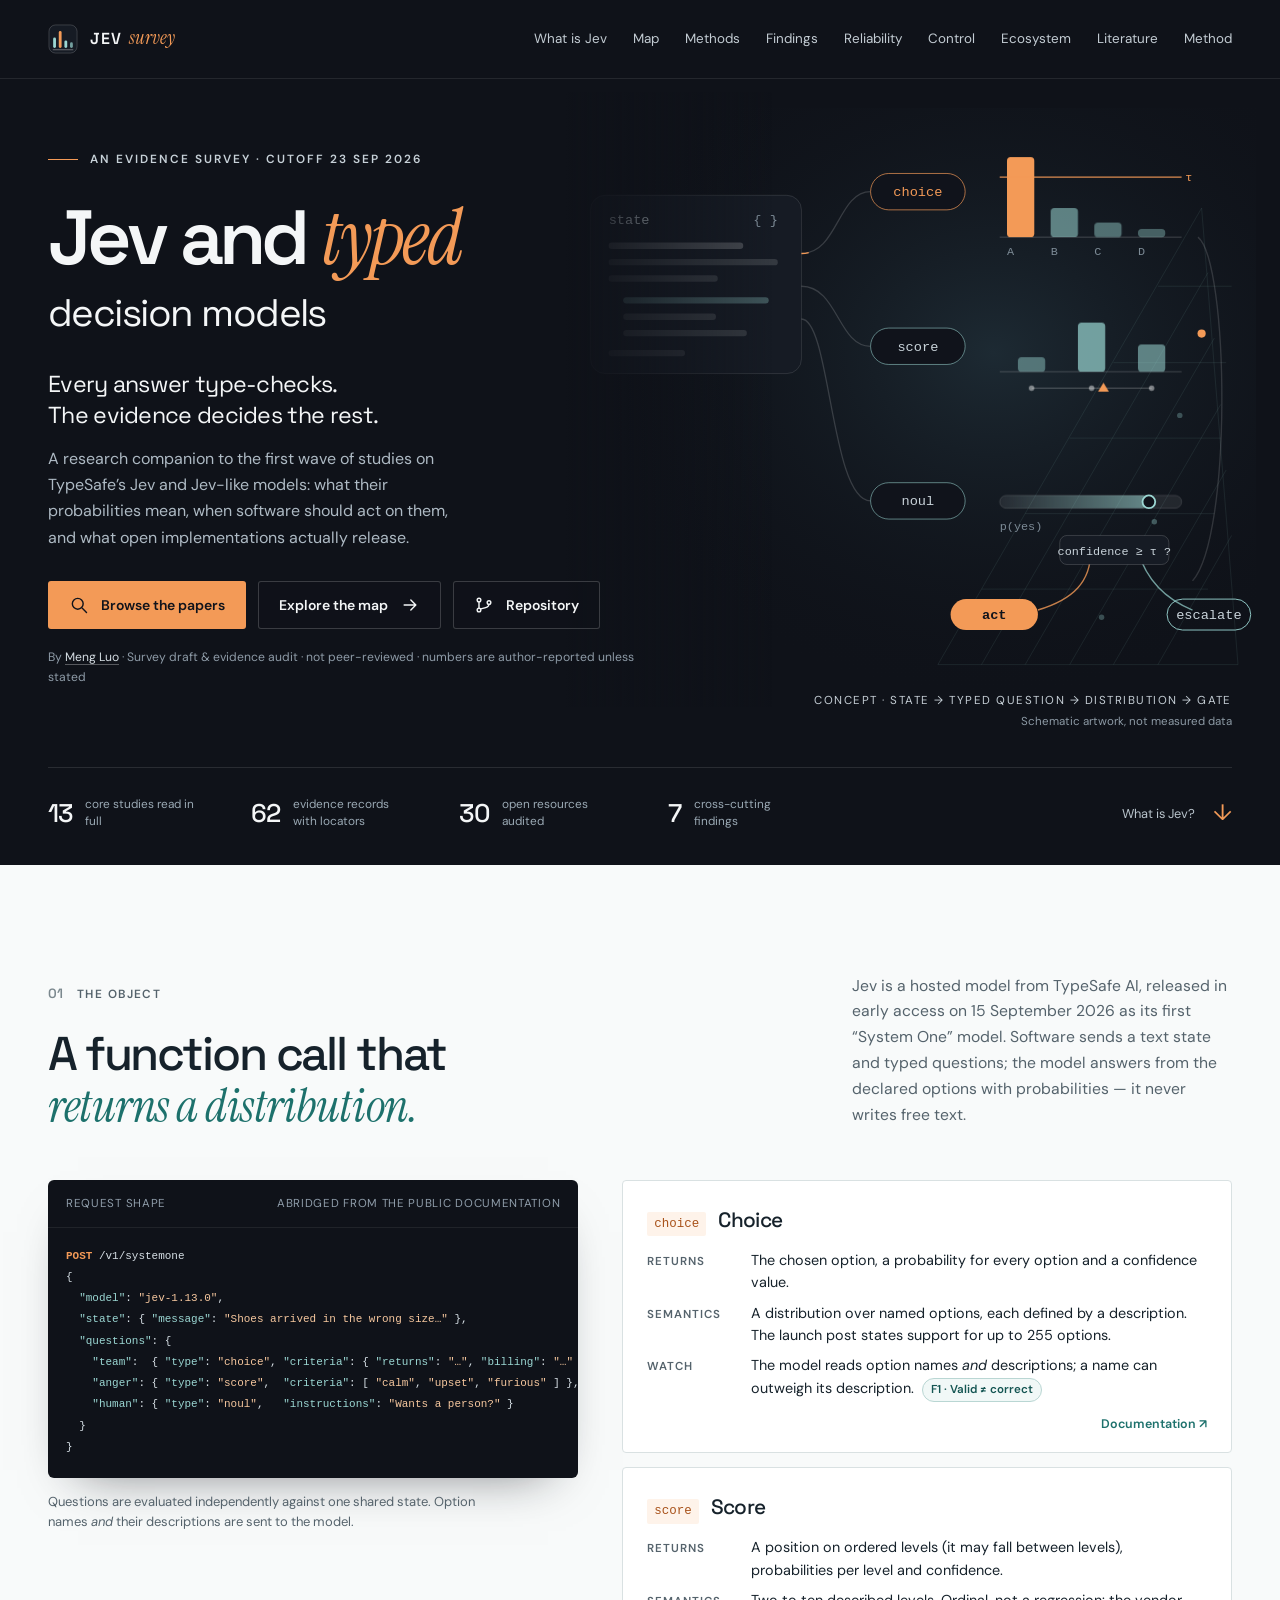
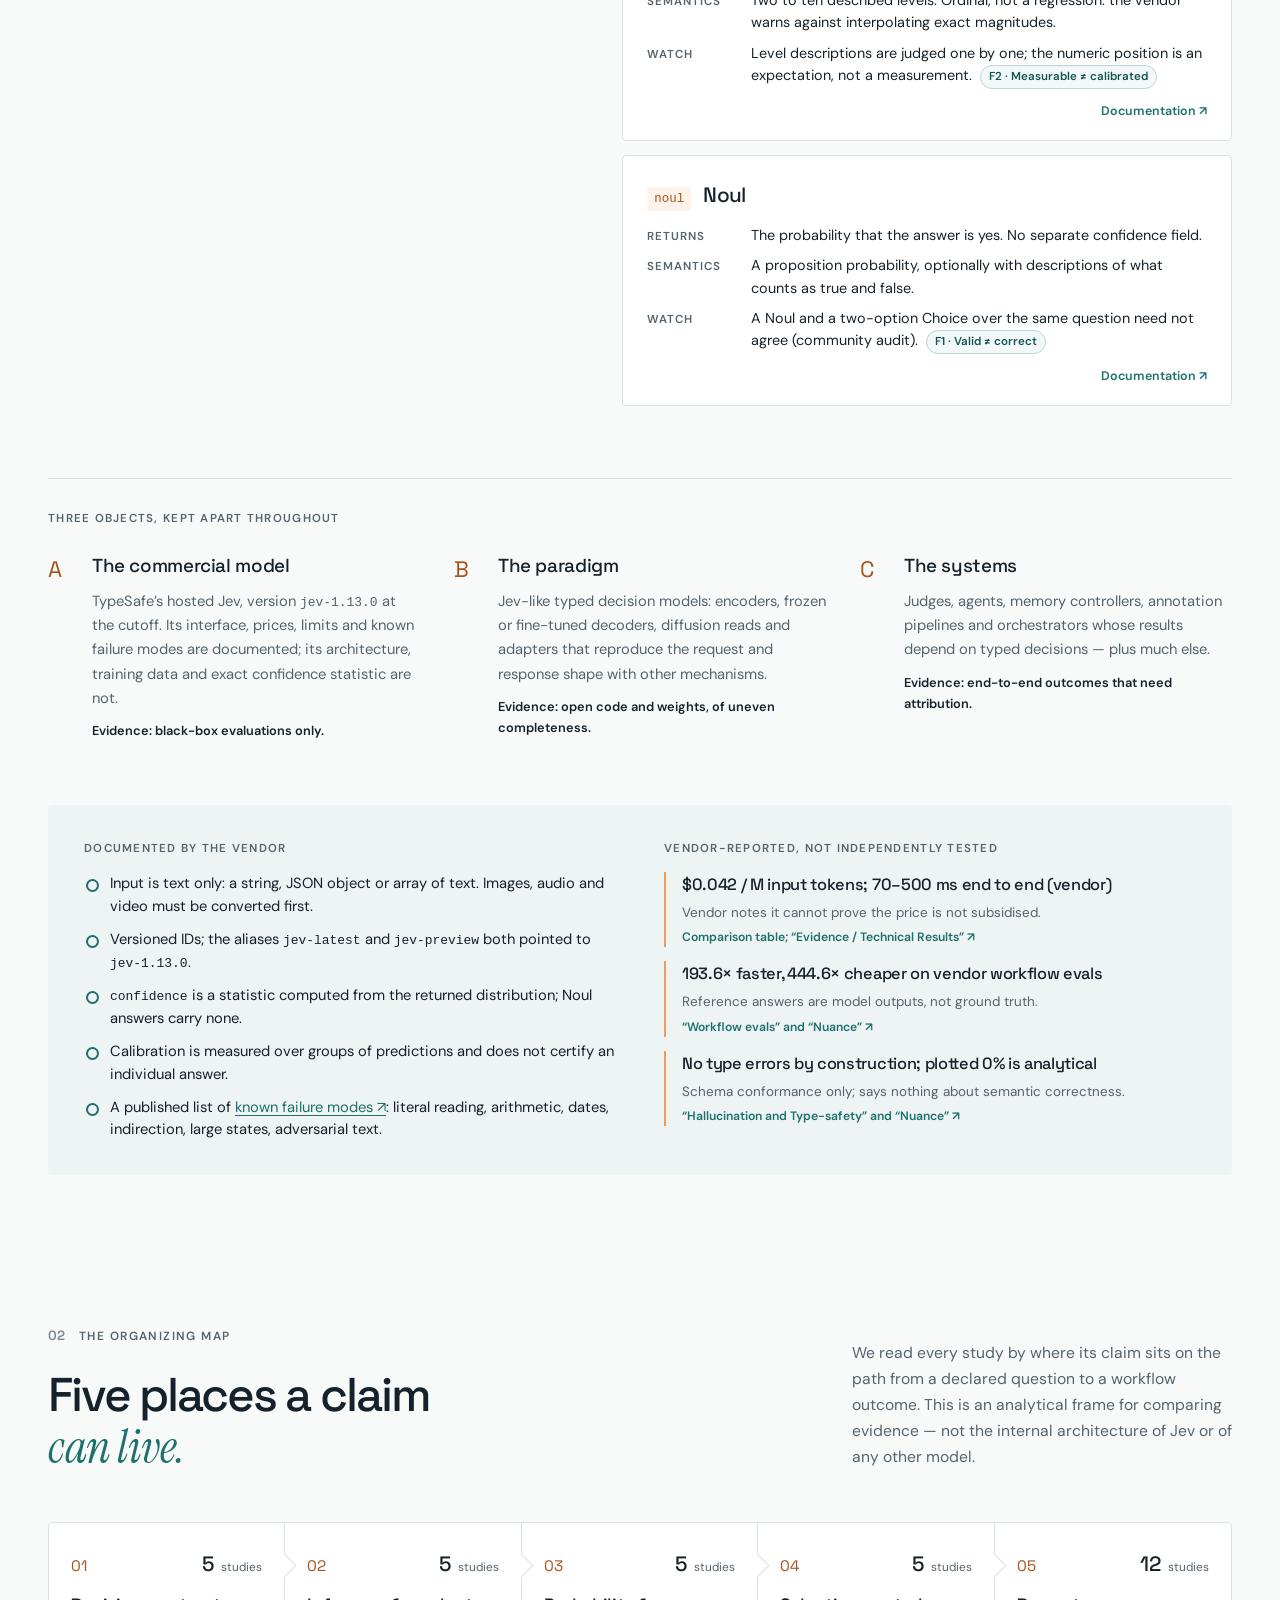
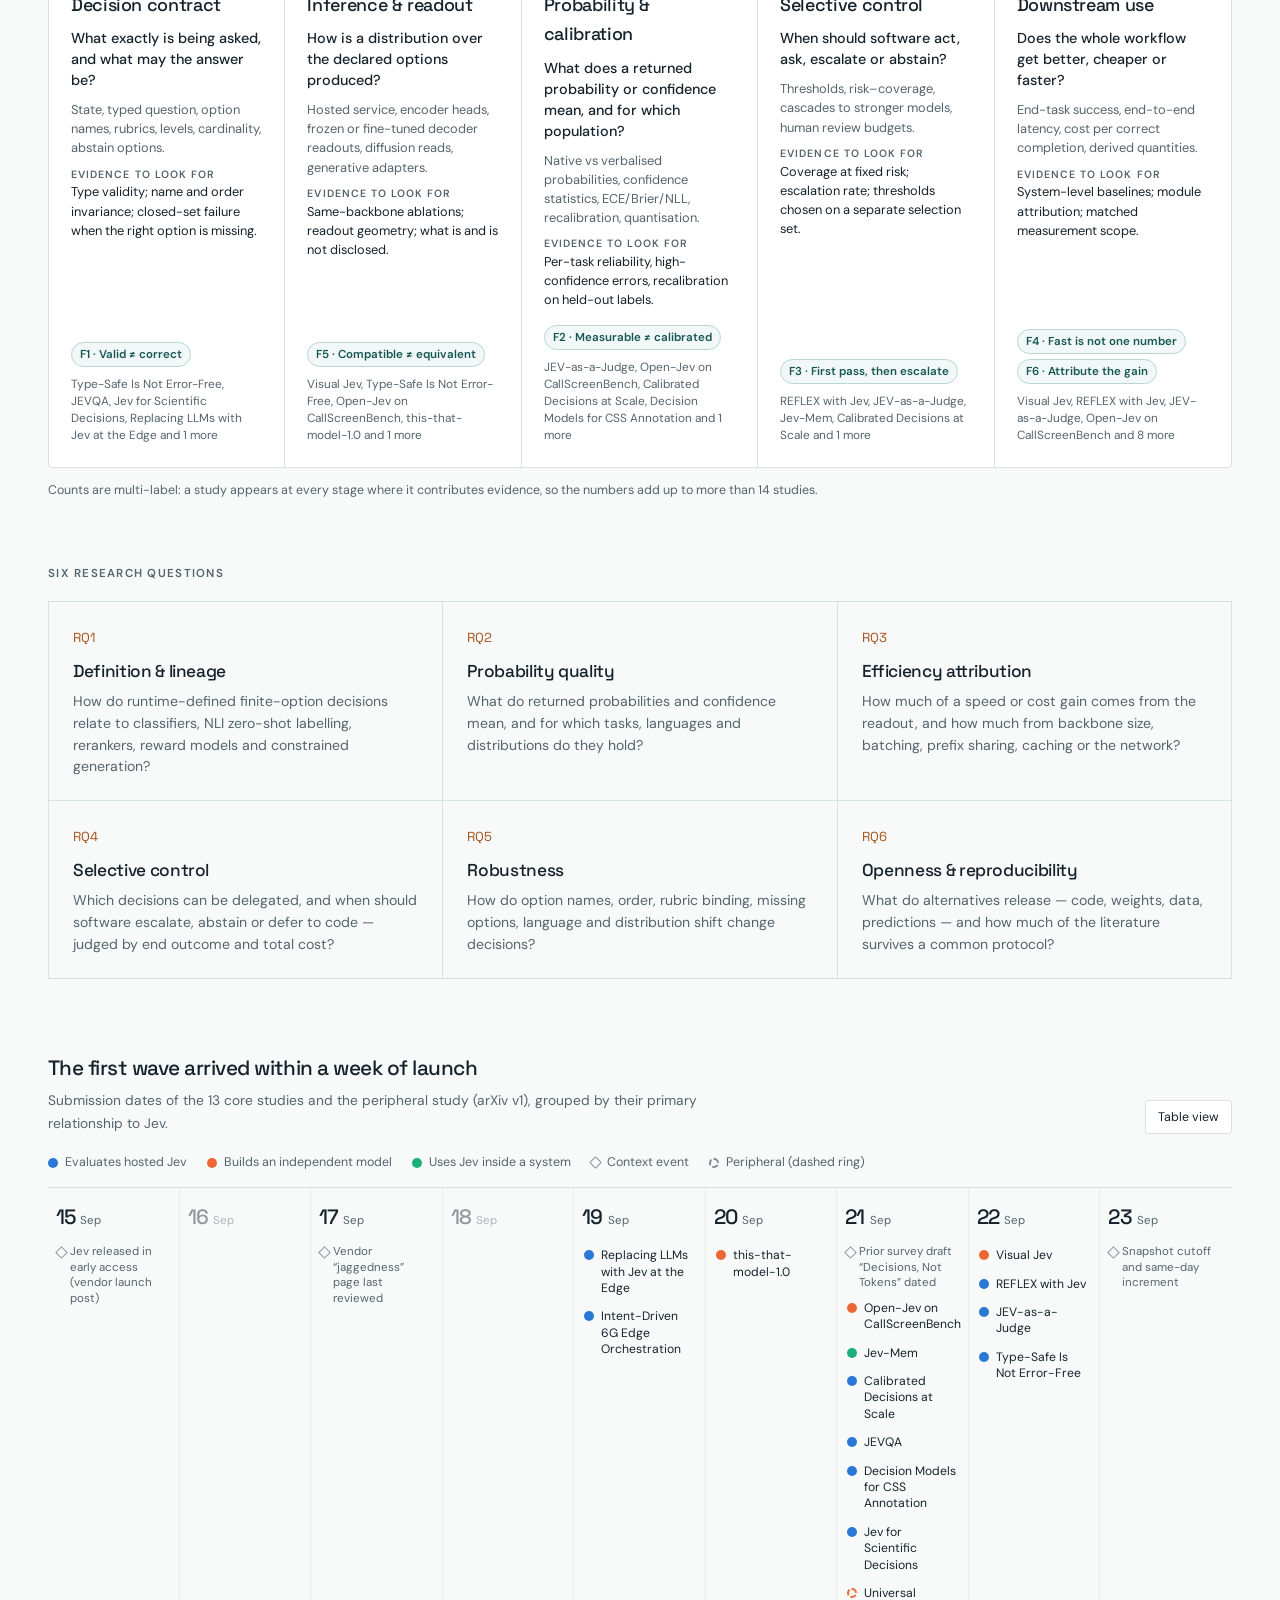
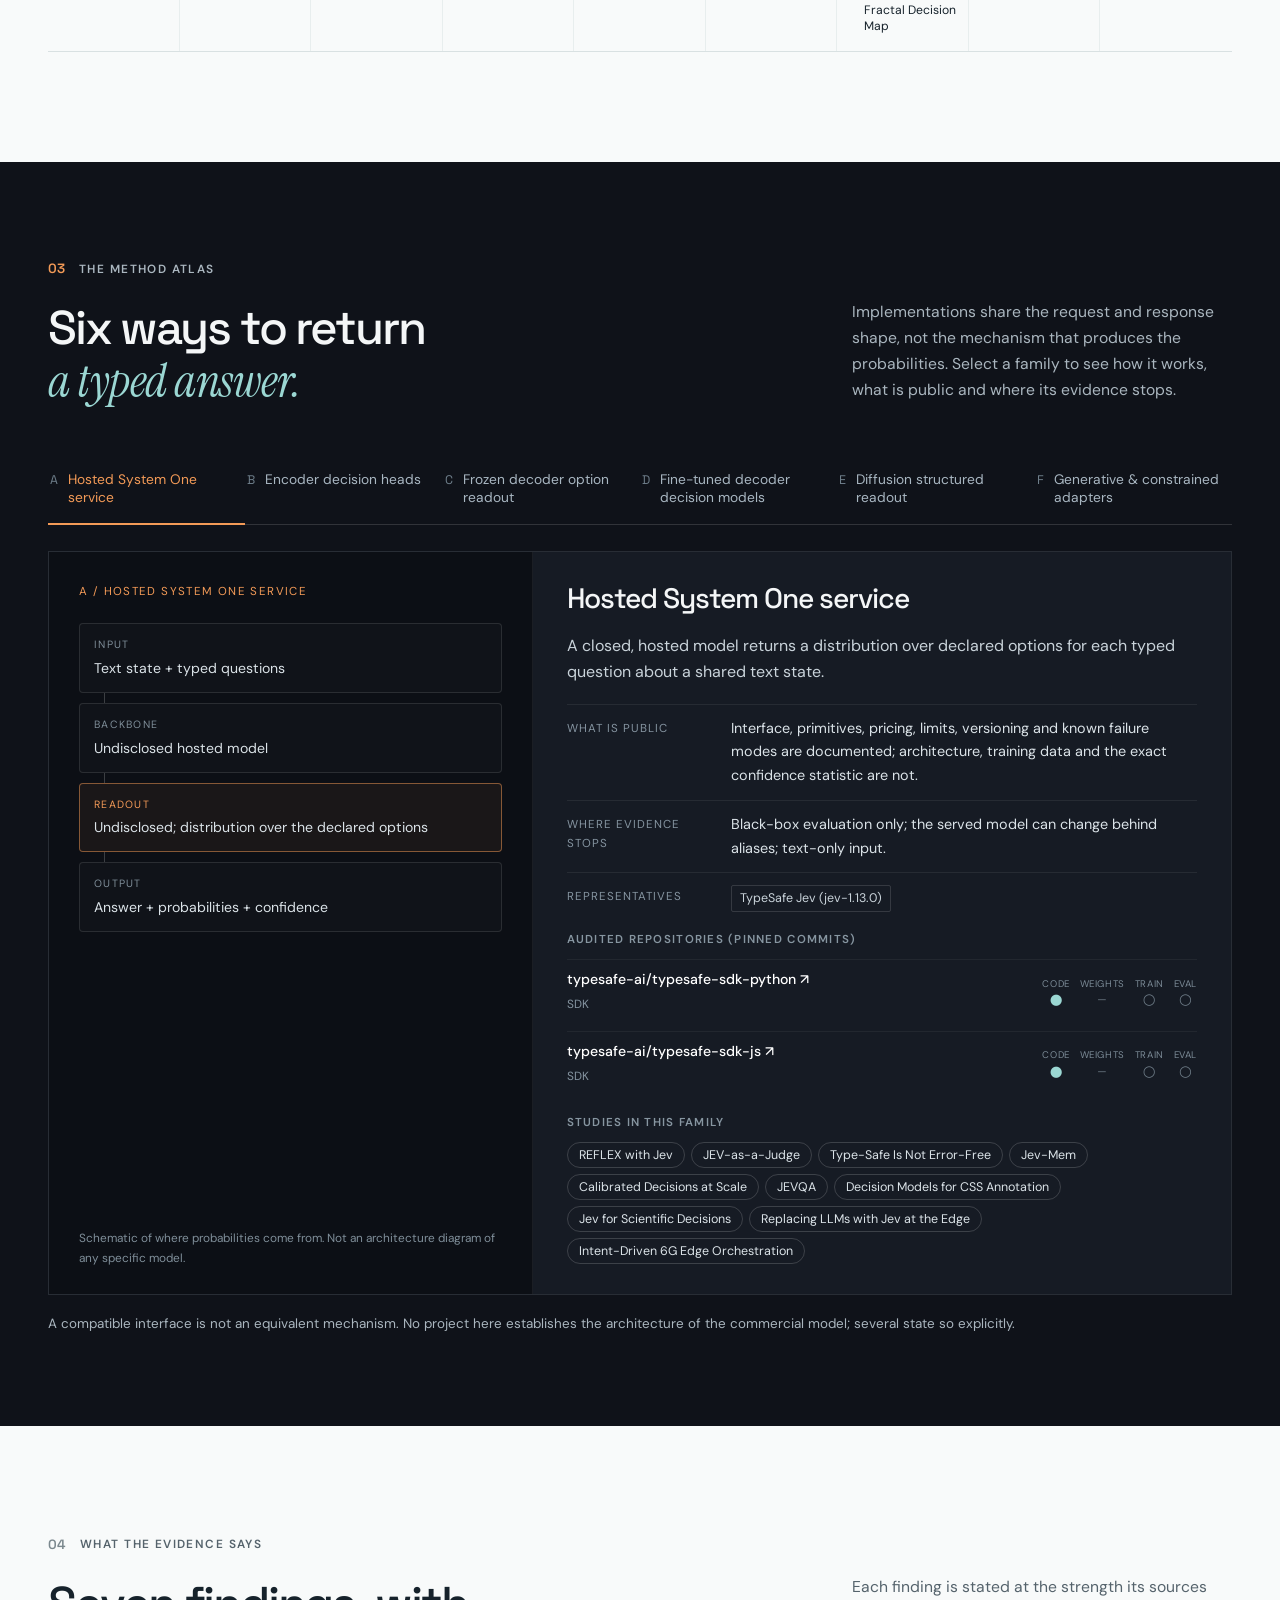
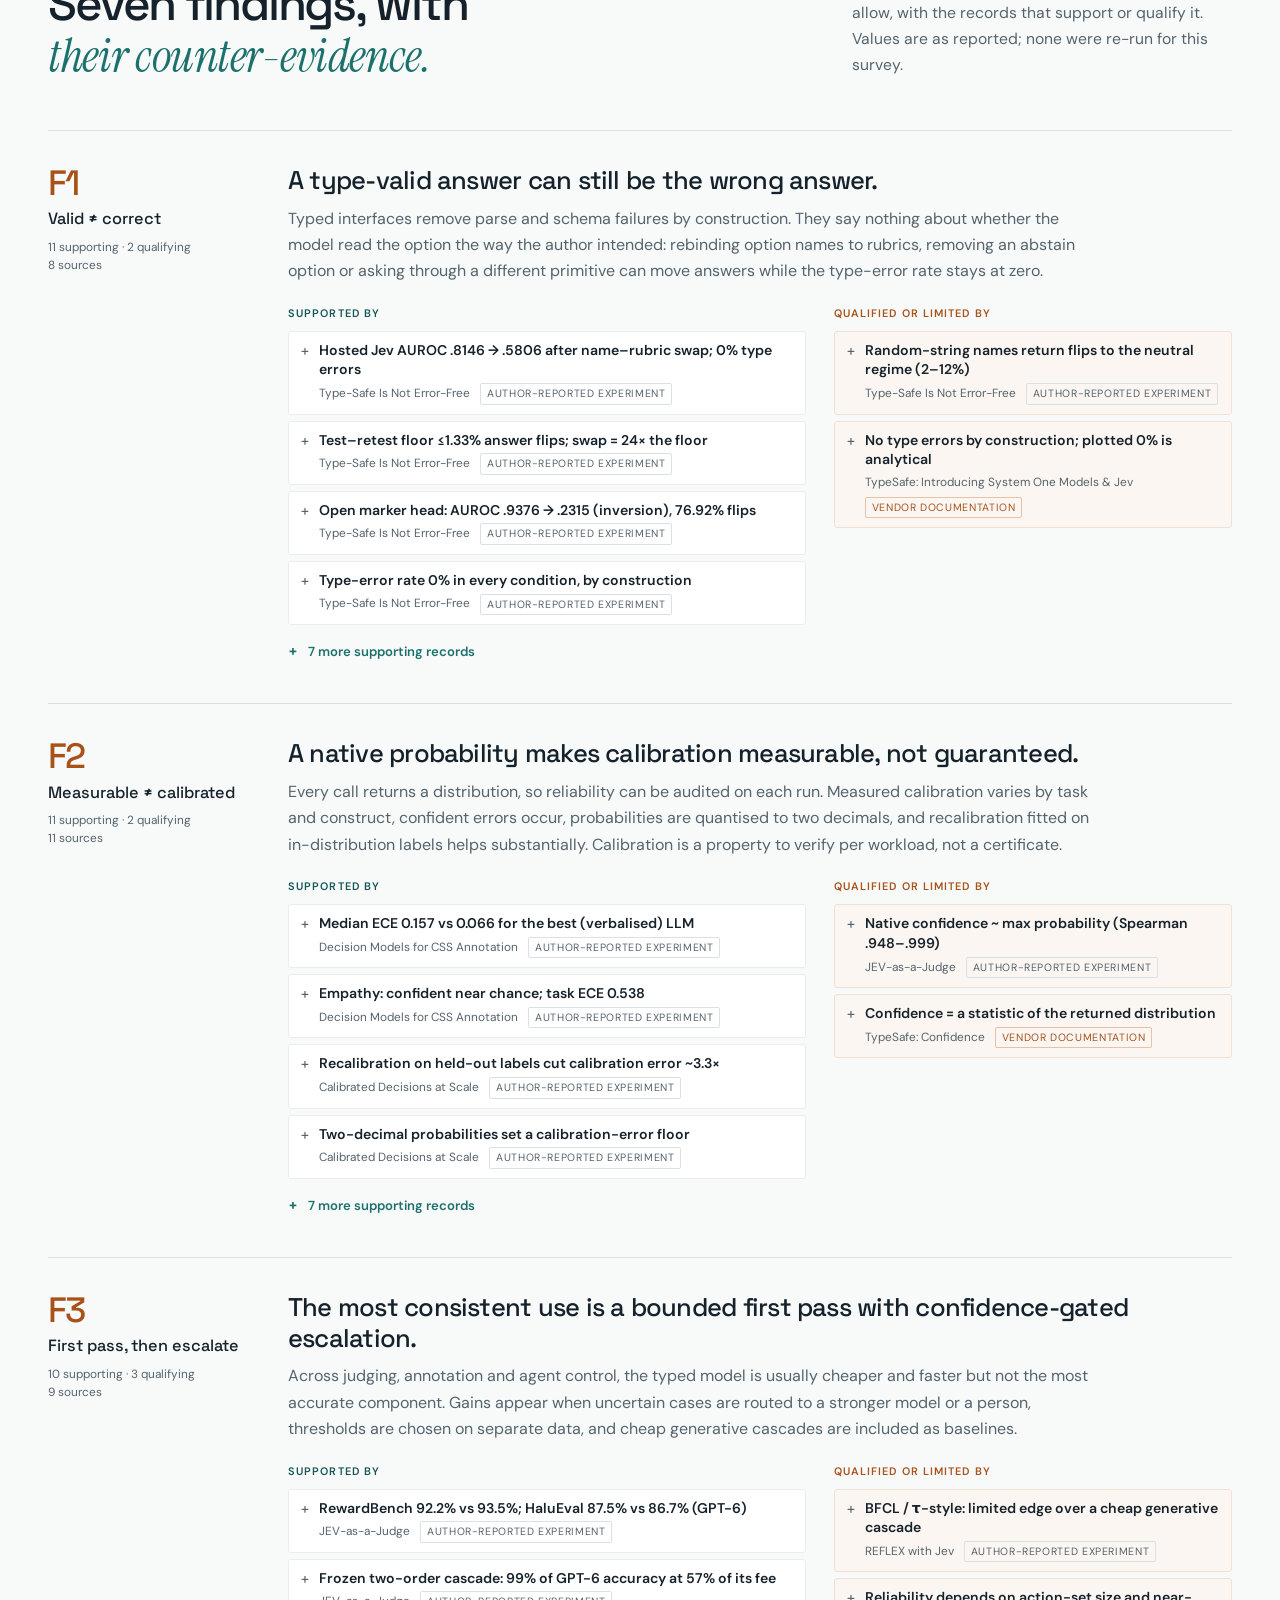
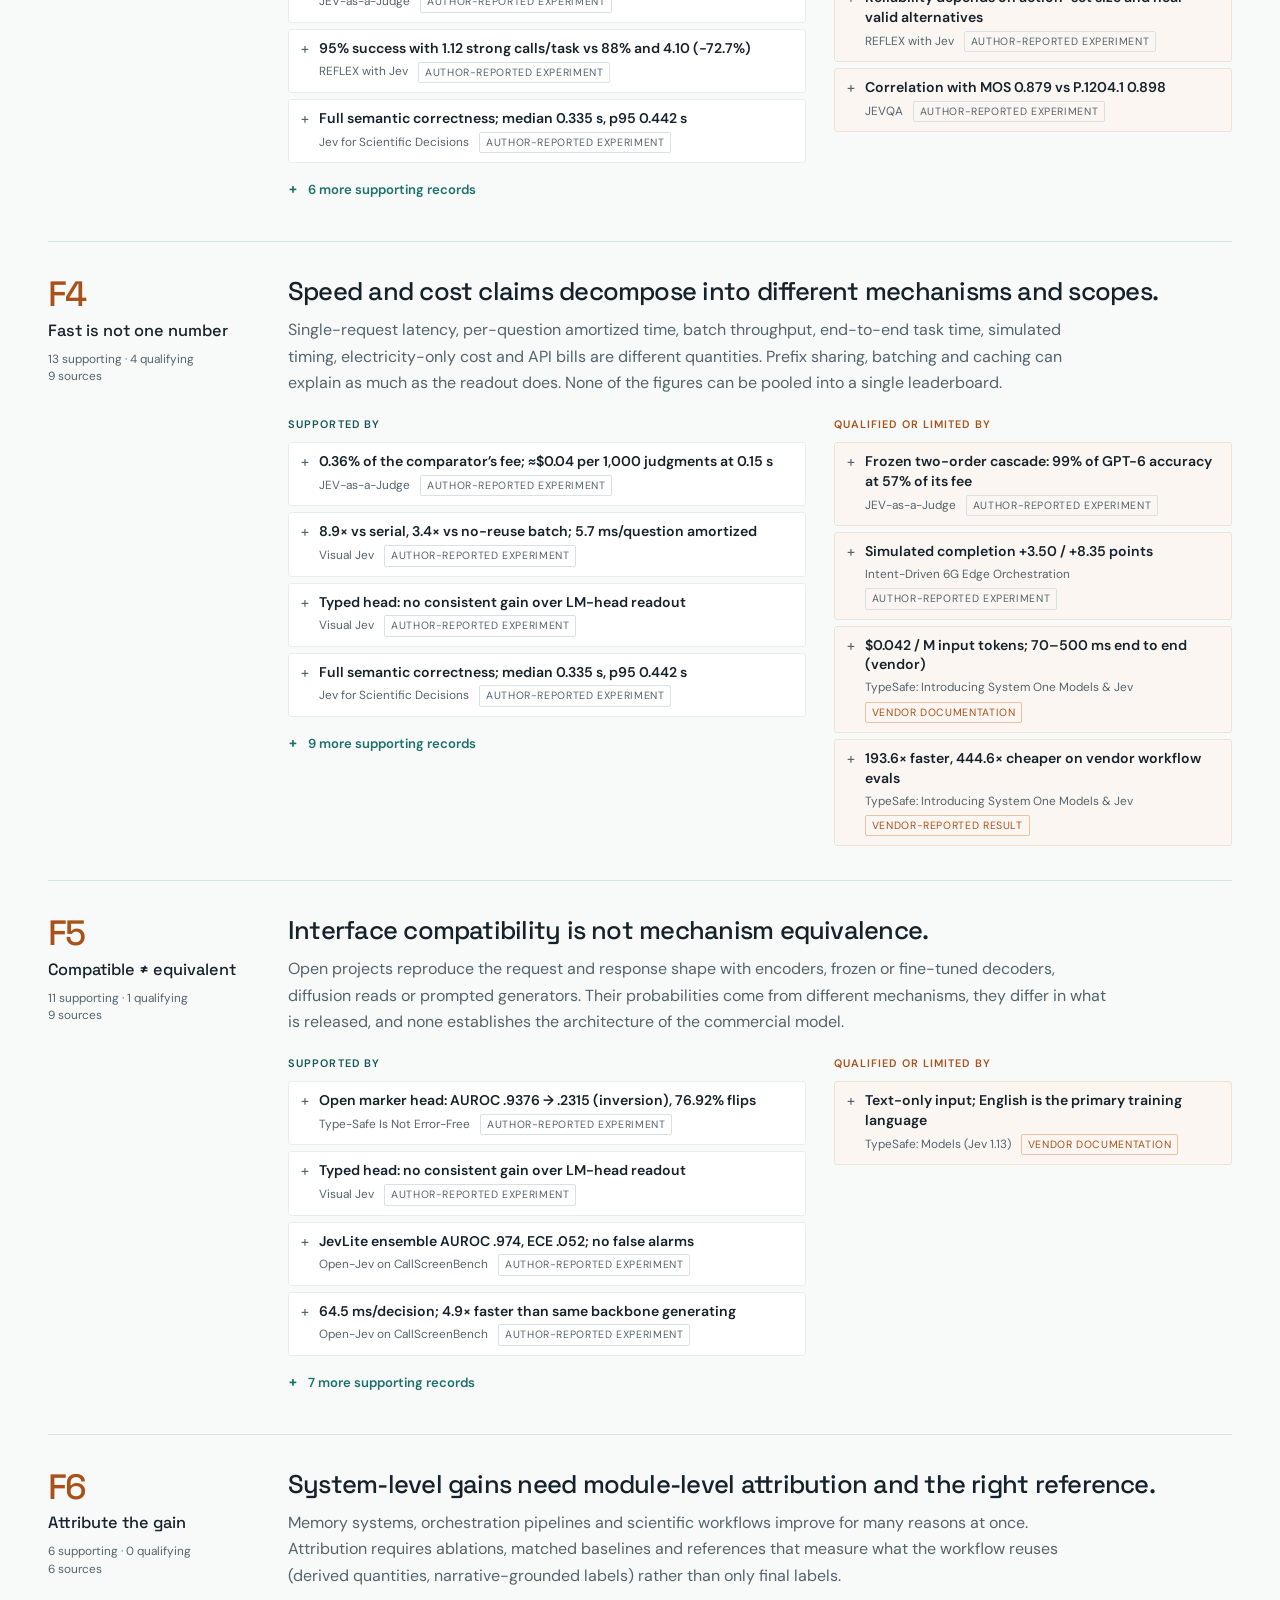
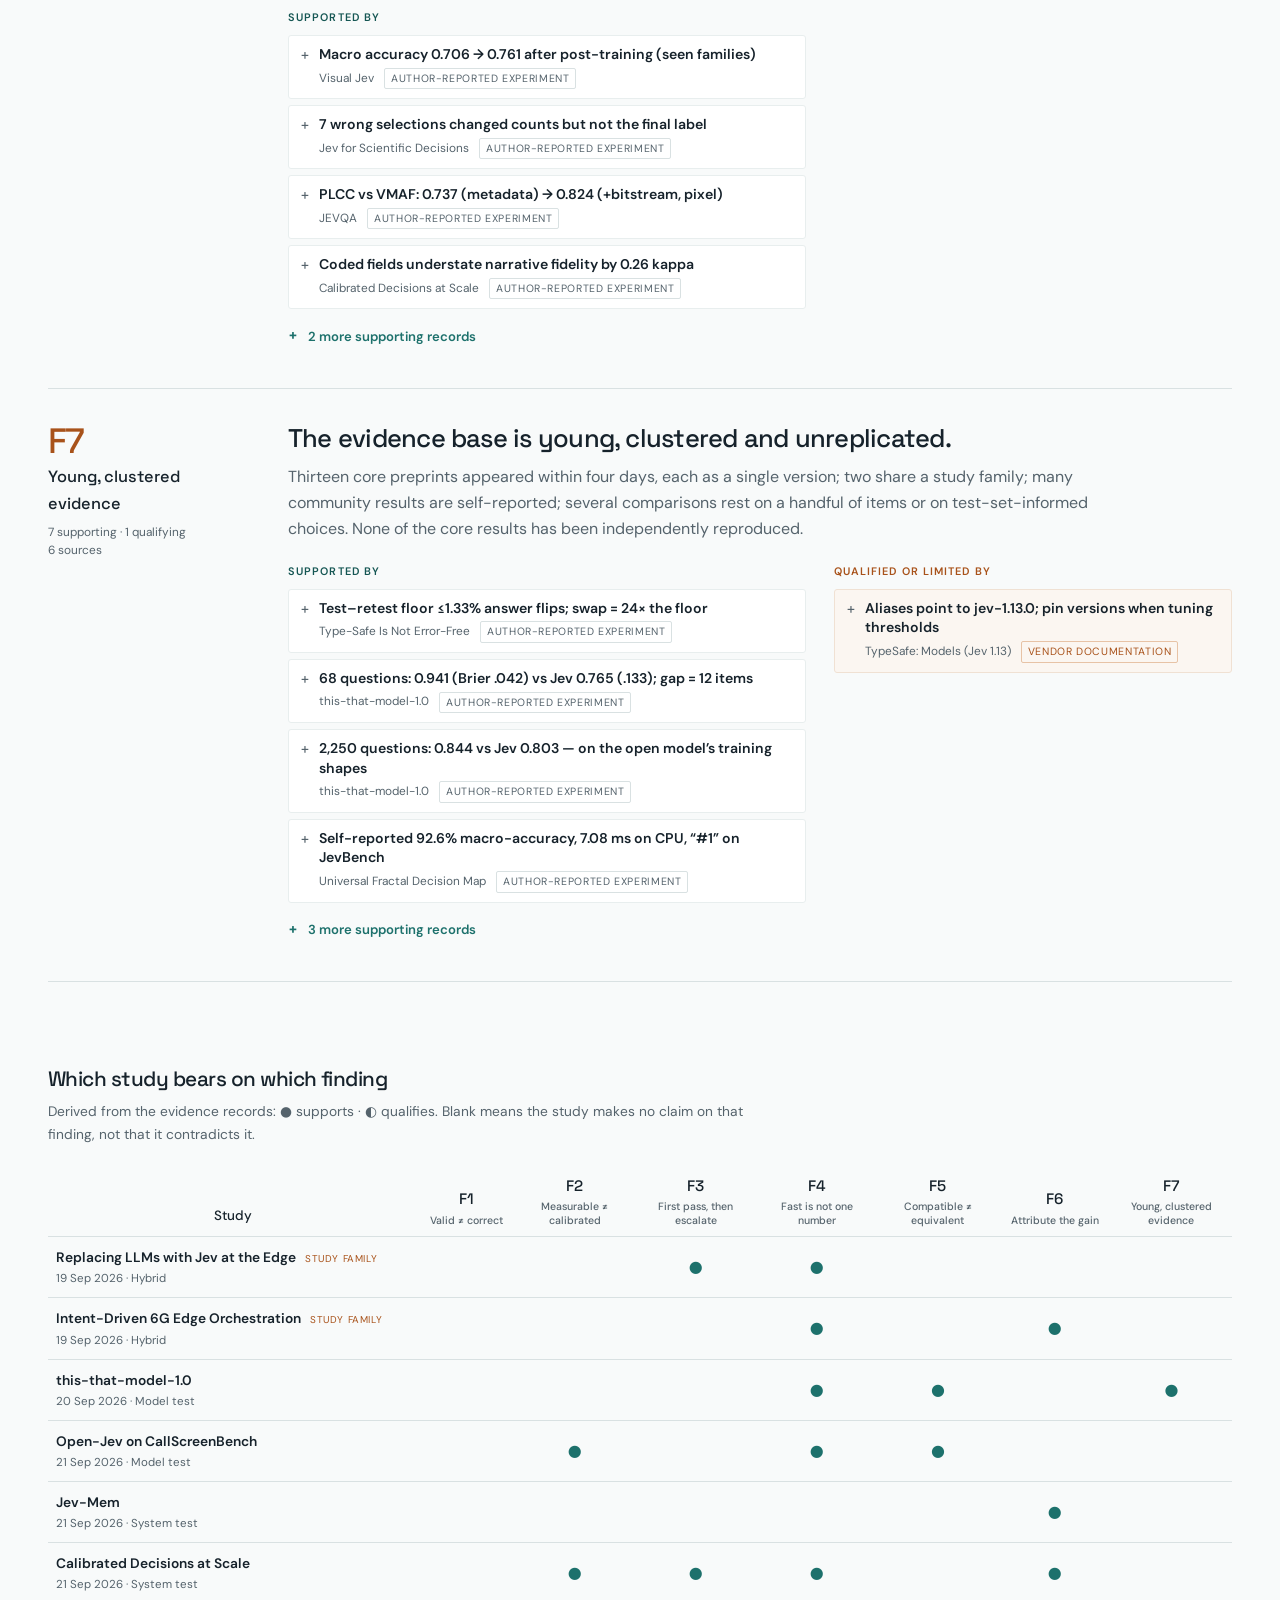
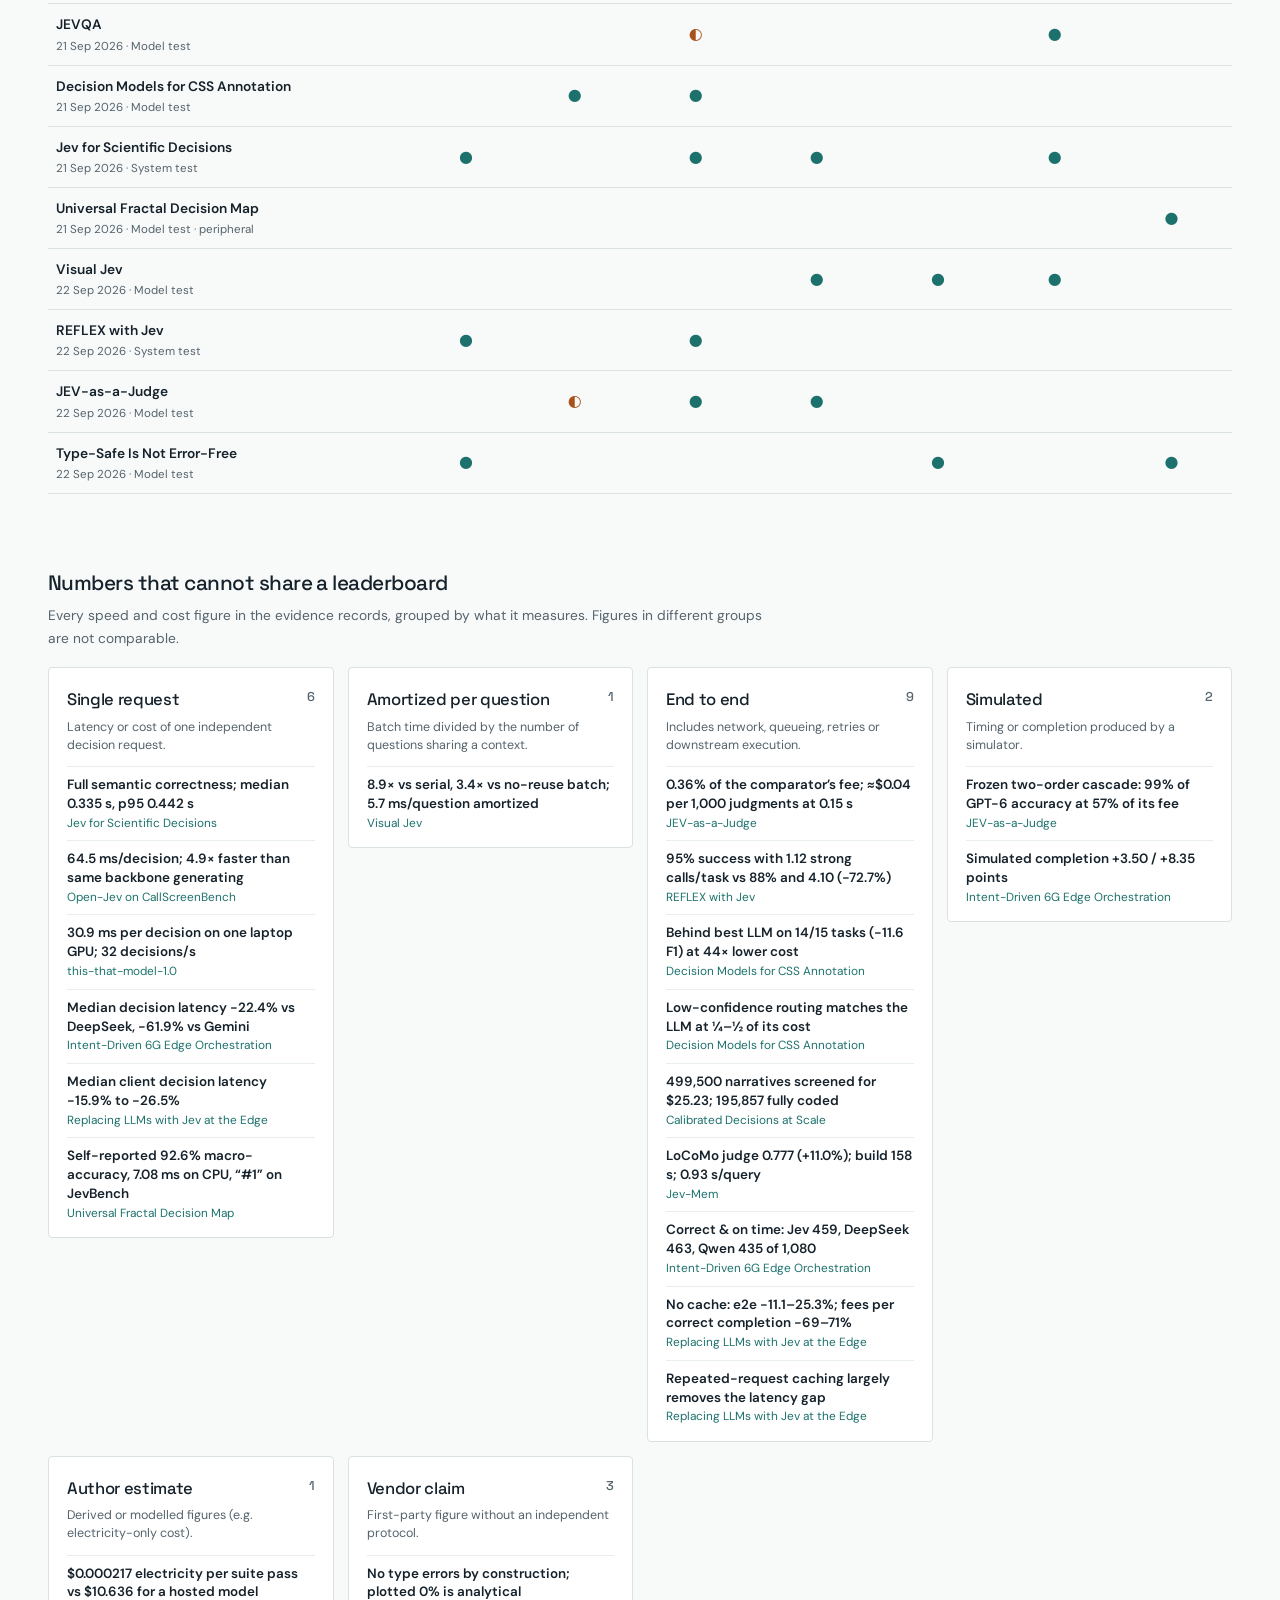
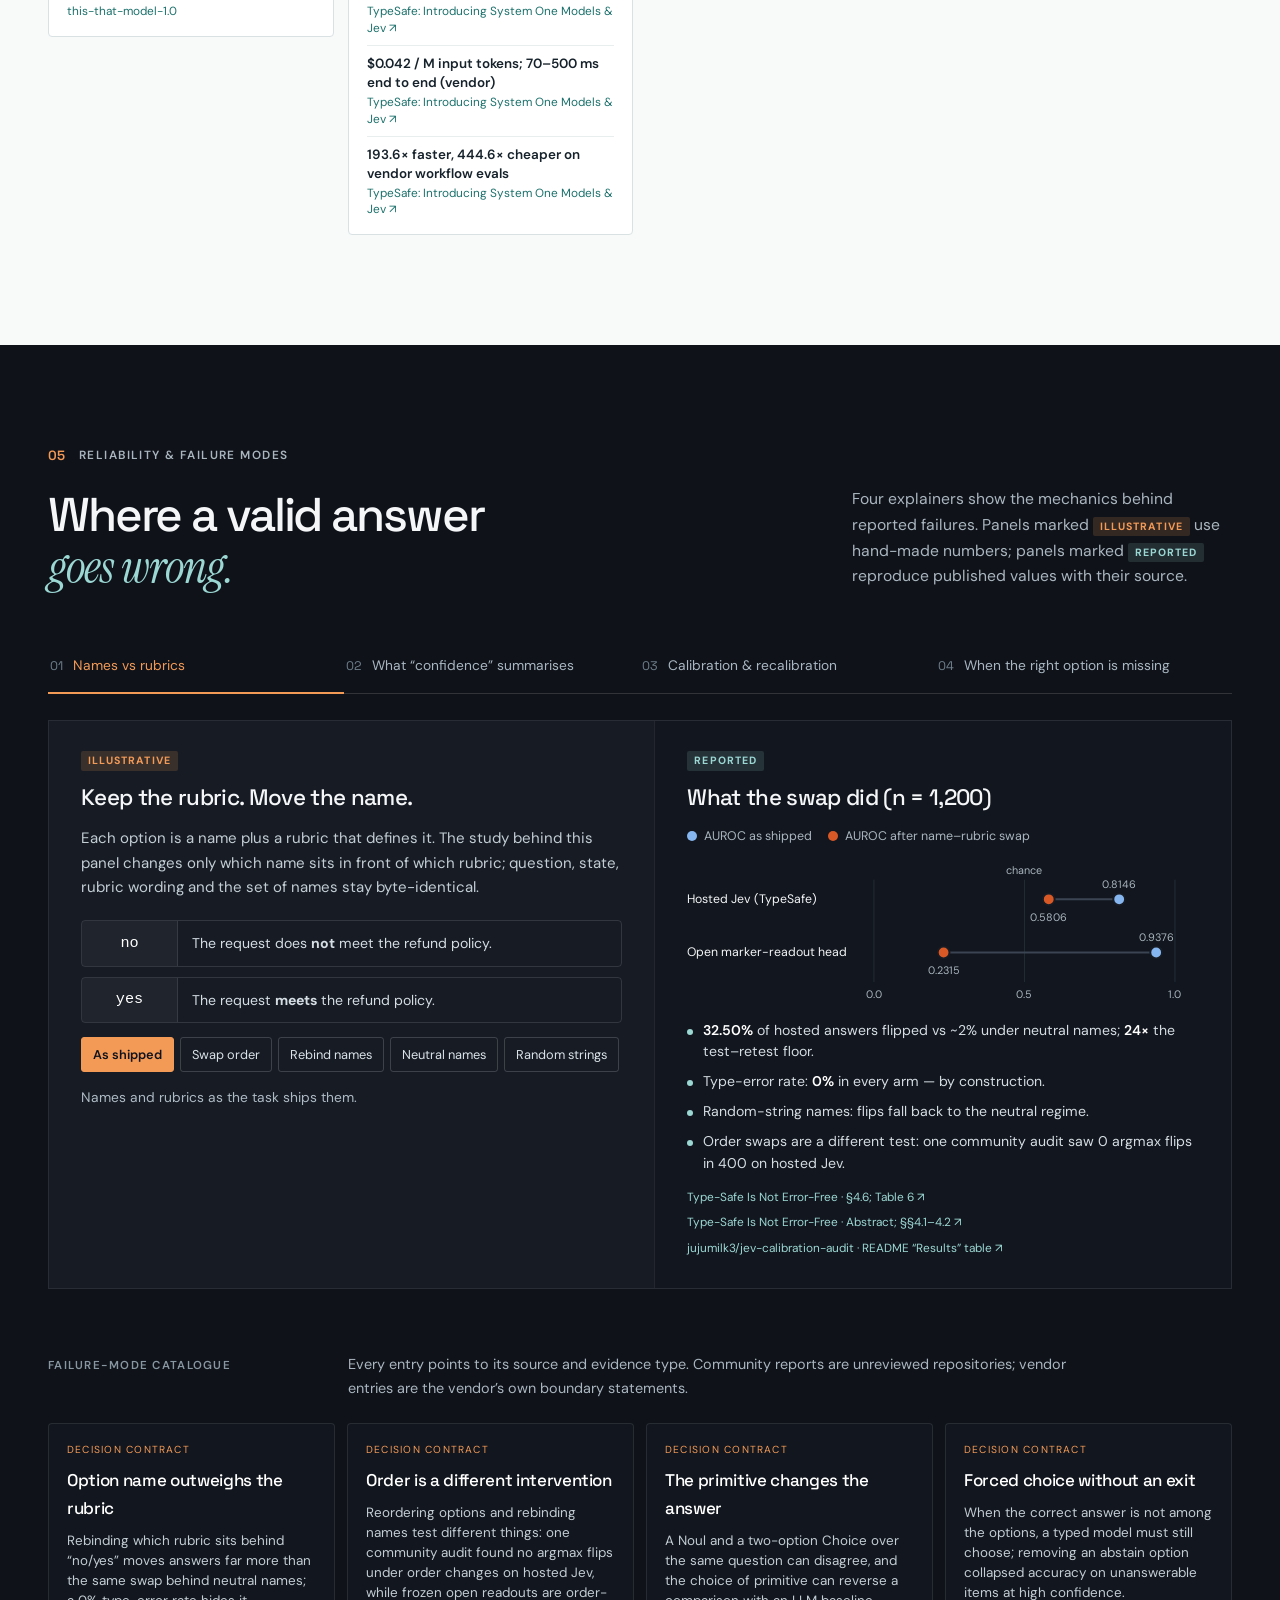
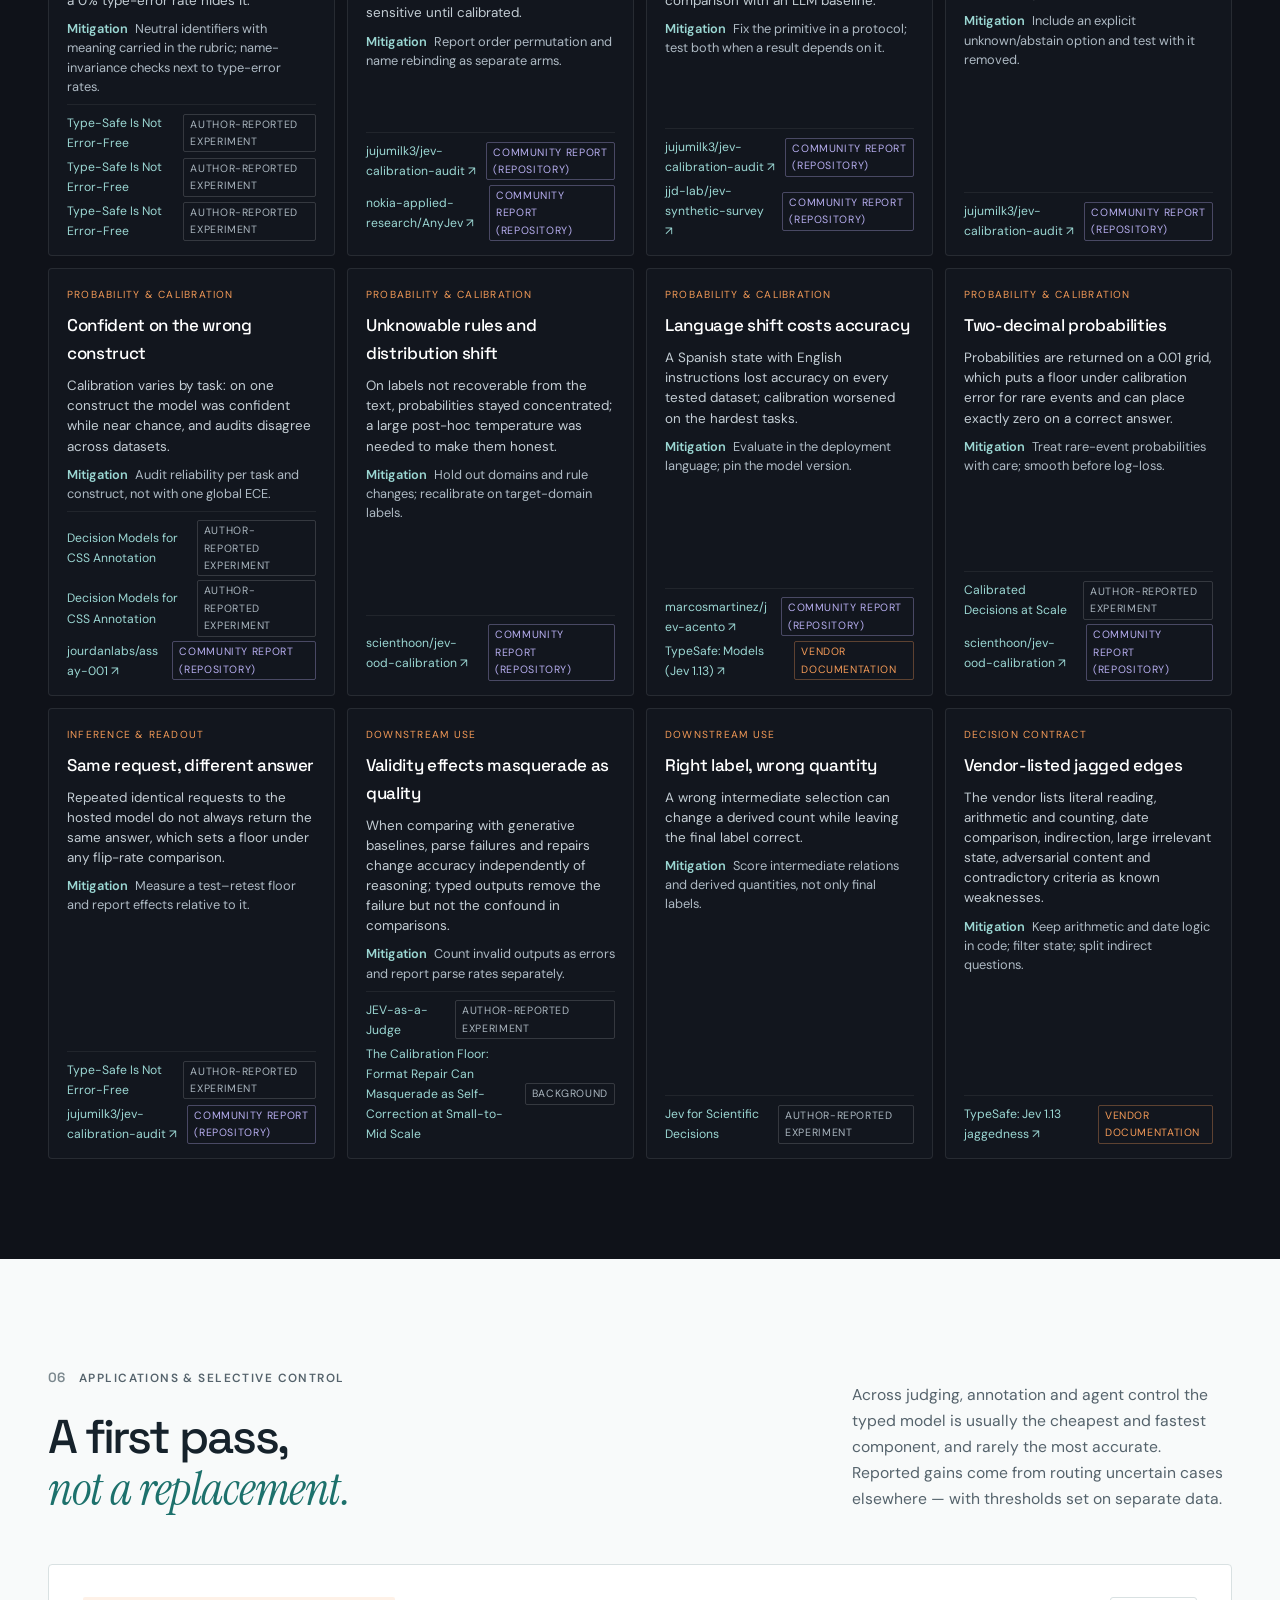
==== index.html @ 9d28a383 "Jev survey 0.1.0: data, website, manuscript and review pipeline - Canonical data: 67 references (13 " ====
<!doctype html>
<html lang="en">
<head>
  <meta charset="utf-8">
  <meta name="viewport" content="width=device-width, initial-scale=1">
  <meta name="theme-color" content="#0f1219">
  <title>Jev and Typed Decision Models · An Evidence Survey</title>
  <meta name="description" content="A research companion to Jev and Jev-like typed decision models: 13 core studies, 62 evidence records, an openness audit of 30 resources and a searchable bibliography of 67 references. Cutoff 23 Sep 2026.">
  <meta name="author" content="Meng Luo">
  <link rel="canonical" href="https://eurekaleo.github.io/awesome-jev-survey/">
  <meta property="og:title" content="Jev and Typed Decision Models">
  <meta property="og:description" content="An empirical survey and evidence audit of calibration, selective control and open implementations. Cutoff 23 Sep 2026.">
  <meta property="og:type" content="website">
  <meta property="og:image" content="https://eurekaleo.github.io/awesome-jev-survey/assets/og-image.png">
  <meta name="twitter:card" content="summary_large_image">
  <link rel="icon" href="assets/favicon.svg" type="image/svg+xml">
  <link rel="preconnect" href="https://fonts.googleapis.com">
  <link rel="preconnect" href="https://fonts.gstatic.com" crossorigin>
  <link href="https://fonts.googleapis.com/css2?family=DM+Sans:opsz,wght@9..40,400;9..40,500;9..40,600;9..40,700&family=Space+Grotesk:wght@400;500;600&family=Instrument+Serif:ital@0;1&display=swap" rel="stylesheet">
  <script>document.documentElement.classList.add("js")</script>
  <link rel="stylesheet" href="site/site.css?v=f163aa0cde">
  <script type="module" src="site/site.js?v=f163aa0cde"></script>
</head>
<body>
  <svg class="svg-defs" xmlns="http://www.w3.org/2000/svg" aria-hidden="true"><defs>
    <symbol id="i-arrow" viewBox="0 0 24 24"><path d="M5 12h14m-6-6 6 6-6 6"/></symbol>
    <symbol id="i-north" viewBox="0 0 24 24"><path d="M7 17 17 7M8 7h9v9"/></symbol>
    <symbol id="i-search" viewBox="0 0 24 24"><circle cx="10.5" cy="10.5" r="6.5"/><path d="m16 16 5 5"/></symbol>
    <symbol id="i-paper" viewBox="0 0 24 24"><path d="M6 2h8l4 4v16H6zM14 2v5h5M9 12h6m-6 4h6"/></symbol>
    <symbol id="i-code" viewBox="0 0 24 24"><path d="m8 7-5 5 5 5m8-10 5 5-5 5"/></symbol>
    <symbol id="i-data" viewBox="0 0 24 24"><ellipse cx="12" cy="6" rx="7" ry="3"/><path d="M5 6v12c0 1.7 3.1 3 7 3s7-1.3 7-3V6M5 12c0 1.7 3.1 3 7 3s7-1.3 7-3"/></symbol>
    <symbol id="i-down" viewBox="0 0 24 24"><path d="M12 4v13m-6-6 6 6 6-6M5 20h14"/></symbol>
    <symbol id="i-close" viewBox="0 0 24 24"><path d="m6 6 12 12M18 6 6 18"/></symbol>
    <symbol id="i-copy" viewBox="0 0 24 24"><rect x="8" y="8" width="12" height="12" rx="2"/><path d="M16 8V5a1 1 0 0 0-1-1H5a1 1 0 0 0-1 1v10a1 1 0 0 0 1 1h3"/></symbol>
    <symbol id="i-git" viewBox="0 0 24 24"><circle cx="6" cy="6" r="2.2"/><circle cx="6" cy="18" r="2.2"/><circle cx="18" cy="9" r="2.2"/><path d="M6 8.2v7.6M18 11.2c0 3-3 3.8-9.8 5.4"/></symbol>
  </defs></svg>
  <a class="skip-link" href="#papers">Skip to the literature explorer</a>

  <header class="site-header">
    <div class="shell header-inner">
      <a class="brand" href="#top" aria-label="Jev Survey home"><img src="assets/logo.svg" width="30" height="30" alt=""><span>JEV <span class="brand-sub">survey</span></span></a>
      <nav class="site-nav" aria-label="Primary navigation">
        <a href="#what">What is Jev</a><a href="#map">Map</a><a href="#atlas">Methods</a><a href="#findings">Findings</a><a href="#reliability">Reliability</a><a href="#control">Control</a><a href="#ecosystem">Ecosystem</a><a href="#papers">Literature</a><a href="#method">Method</a>
      </nav>
      <button id="menu-toggle" class="menu-toggle" aria-label="Open navigation" aria-expanded="false" aria-controls="mobile-nav"><span></span><span></span></button>
    </div>
    <nav id="mobile-nav" class="mobile-nav" aria-label="Mobile navigation" hidden>
      <a href="#what">What is Jev</a><a href="#map">Research map</a><a href="#atlas">Method atlas</a><a href="#findings">Findings</a><a href="#reliability">Reliability</a><a href="#control">Selective control</a><a href="#ecosystem">Open ecosystem</a><a href="#papers">Literature</a><a href="#method">Method &amp; data</a>
    </nav>
  </header>

  <main id="top">
    <!-- HERO ----------------------------------------------------------- -->
    <section class="hero" aria-labelledby="hero-title">
      <div class="hero-art" aria-hidden="true"><svg class="hero-svg" viewBox="0 0 760 640" xmlns="http://www.w3.org/2000/svg" focusable="false">
  <defs>
    <linearGradient id="hg-fade" x1="0" x2="1" y1="0" y2="0"><stop offset="0" stop-color="#9bd7d3" stop-opacity="0"/><stop offset="1" stop-color="#9bd7d3" stop-opacity=".55"/></linearGradient>
    <radialGradient id="hg-glow" cx=".62" cy=".42" r=".6"><stop offset="0" stop-color="#1d2a33"/><stop offset="1" stop-color="#0f1219" stop-opacity="0"/></radialGradient>
  </defs>
  <rect width="760" height="640" fill="url(#hg-glow)"/>
  <!-- probability simplex, faint -->
  <g class="hg-simplex" stroke="#9bd7d3" stroke-opacity=".10" fill="none">
    <path d="M410 612 L700 110 L740 612 Z"/>
    <path d="M458 529 L707 529 M506 446 L714 446 M555 363 L721 363 M603 280 L727 280 M652 196 L733 196"/>
    <path d="M458 612 L707 181 M506 612 L714 253 M555 612 L721 326 M603 612 L727 398 M652 612 L733 470"/>
  </g>
  <g class="hg-points">
    <circle cx="611" cy="492" r="3" fill="#9bd7d3" fill-opacity=".35"/><circle cx="648" cy="455" r="3" fill="#9bd7d3" fill-opacity=".35"/>
    <circle cx="590" cy="560" r="3" fill="#9bd7d3" fill-opacity=".3"/><circle cx="676" cy="338" r="3" fill="#9bd7d3" fill-opacity=".3"/>
    <circle cx="700" cy="248" r="4.5" fill="#f39a57" class="hg-pulse"/>
  </g>

  <!-- state card -->
  <g class="hg-state" transform="translate(28 96)">
    <rect width="232" height="196" rx="16" fill="#161b24" stroke="#ffffff" stroke-opacity=".12"/>
    <text x="20" y="32" class="hg-mono">state</text>
    <text x="206" y="32" class="hg-mono hg-dim" text-anchor="end">{ }</text>
    <rect x="20" y="52" width="148" height="7" rx="3.5" fill="#ffffff" fill-opacity=".20"/>
    <rect x="20" y="70" width="186" height="7" rx="3.5" fill="#ffffff" fill-opacity=".13"/>
    <rect x="20" y="88" width="120" height="7" rx="3.5" fill="#ffffff" fill-opacity=".13"/>
    <rect x="36" y="112" width="160" height="7" rx="3.5" fill="#9bd7d3" fill-opacity=".30"/>
    <rect x="36" y="130" width="102" height="7" rx="3.5" fill="#ffffff" fill-opacity=".13"/>
    <rect x="36" y="148" width="136" height="7" rx="3.5" fill="#ffffff" fill-opacity=".13"/>
    <rect x="20" y="170" width="84" height="7" rx="3.5" fill="#ffffff" fill-opacity=".10"/>
  </g>

  <!-- connectors state -> questions -->
  <g fill="none" stroke="#ffffff" stroke-opacity=".16" stroke-width="1.4">
    <path d="M260 160 C 300 160, 300 92, 336 92"/>
    <path d="M260 196 C 300 196, 300 262, 336 262"/>
    <path d="M260 232 C 292 232, 292 432, 336 432"/>
  </g>
  <g fill="none" stroke="#f39a57" stroke-width="1.6" class="hg-flow">
    <path d="M260 160 C 300 160, 300 92, 336 92"/>
  </g>

  <!-- typed questions -->
  <g class="hg-q" transform="translate(336 72)">
    <rect width="104" height="40" rx="20" fill="#10131b" stroke="#f39a57" stroke-opacity=".75"/>
    <text x="52" y="25" text-anchor="middle" class="hg-mono hg-accent">choice</text>
  </g>
  <g class="hg-q" transform="translate(336 242)">
    <rect width="104" height="40" rx="20" fill="#10131b" stroke="#9bd7d3" stroke-opacity=".6"/>
    <text x="52" y="25" text-anchor="middle" class="hg-mono">score</text>
  </g>
  <g class="hg-q" transform="translate(336 412)">
    <rect width="104" height="40" rx="20" fill="#10131b" stroke="#9bd7d3" stroke-opacity=".6"/>
    <text x="52" y="25" text-anchor="middle" class="hg-mono">noul</text>
  </g>

  <!-- choice: distribution over declared options -->
  <g transform="translate(478 32)">
    <path d="M0 110 H200" stroke="#ffffff" stroke-opacity=".22"/>
    <rect class="hg-bar" x="8" y="22" width="30" height="88" rx="4" fill="#f39a57"/>
    <rect class="hg-bar" x="56" y="78" width="30" height="32" rx="4" fill="#9bd7d3" fill-opacity=".55"/>
    <rect class="hg-bar" x="104" y="94" width="30" height="16" rx="4" fill="#9bd7d3" fill-opacity=".45"/>
    <rect class="hg-bar" x="152" y="101" width="30" height="9" rx="4" fill="#9bd7d3" fill-opacity=".38"/>
    <path d="M0 44 H200" stroke="#f39a57" stroke-width="1.3" stroke-opacity=".9"/>
    <text x="204" y="48" class="hg-mono hg-accent hg-small">τ</text>
    <text x="8" y="130" class="hg-mono hg-dim hg-small">A</text><text x="56" y="130" class="hg-mono hg-dim hg-small">B</text>
    <text x="104" y="130" class="hg-mono hg-dim hg-small">C</text><text x="152" y="130" class="hg-mono hg-dim hg-small">D</text>
  </g>

  <!-- score: ordered levels -->
  <g transform="translate(478 214)">
    <path d="M0 76 H200" stroke="#ffffff" stroke-opacity=".22"/>
    <rect class="hg-bar" x="20" y="60" width="30" height="16" rx="4" fill="#9bd7d3" fill-opacity=".45"/>
    <rect class="hg-bar" x="86" y="22" width="30" height="54" rx="4" fill="#9bd7d3" fill-opacity=".7"/>
    <rect class="hg-bar" x="152" y="46" width="30" height="30" rx="4" fill="#9bd7d3" fill-opacity=".55"/>
    <path d="M35 94 H167" stroke="#ffffff" stroke-opacity=".3"/>
    <circle cx="35" cy="94" r="3" fill="#ffffff" fill-opacity=".45"/><circle cx="101" cy="94" r="3" fill="#ffffff" fill-opacity=".45"/><circle cx="167" cy="94" r="3" fill="#ffffff" fill-opacity=".45"/>
    <path d="M114 86 l6 10 h-12 z" fill="#f39a57" transform="translate(0 2)"/>
  </g>

  <!-- noul: probability of yes -->
  <g transform="translate(478 418)">
    <rect x="0" y="8" width="200" height="14" rx="7" fill="#ffffff" fill-opacity=".08" stroke="#ffffff" stroke-opacity=".15"/>
    <rect class="hg-fill" x="0" y="8" width="164" height="14" rx="7" fill="url(#hg-fade)"/>
    <circle cx="164" cy="15" r="7" fill="#10131b" stroke="#9bd7d3" stroke-width="2"/>
    <text x="0" y="46" class="hg-mono hg-dim hg-small">p(yes)</text>
  </g>

  <!-- gate and outcomes -->
  <g fill="none" stroke-width="1.5">
    <path d="M696 142 C 730 170, 734 470, 690 520" stroke="#ffffff" stroke-opacity=".14"/>
    <path d="M578 488 C 578 520, 560 540, 520 552" stroke="#f39a57" stroke-opacity=".8"/>
    <path d="M630 488 C 640 520, 660 540, 690 552" stroke="#9bd7d3" stroke-opacity=".7"/>
  </g>
  <g transform="translate(544 470)">
    <rect width="120" height="32" rx="8" fill="#161b24" stroke="#ffffff" stroke-opacity=".18"/>
    <text x="60" y="21" text-anchor="middle" class="hg-mono hg-small">confidence ≥ τ ?</text>
  </g>
  <g transform="translate(424 540)">
    <rect width="96" height="34" rx="17" fill="#f39a57"/>
    <text x="48" y="22" text-anchor="middle" class="hg-mono hg-ink">act</text>
  </g>
  <g transform="translate(662 540)">
    <rect width="92" height="34" rx="17" fill="none" stroke="#9bd7d3"/>
    <text x="46" y="22" text-anchor="middle" class="hg-mono">escalate</text>
  </g>
</svg>
</div>
      <div class="shell hero-inner">
        <div class="hero-copy">
          <p class="eyebrow"><span class="eyebrow-rule"></span>AN EVIDENCE SURVEY · CUTOFF 23 SEP 2026</p>
          <h1 id="hero-title">Jev and <em>typed</em><span>decision models</span></h1>
          <p class="hero-statement">Every answer type-checks.<br>The evidence decides the rest.</p>
          <p class="hero-description">A research companion to the first wave of studies on TypeSafe’s Jev and Jev-like models: what their probabilities mean, when software should act on them, and what open implementations actually release.</p>
          <div class="hero-actions">
            <a class="button button-primary" href="#papers"><svg class="icon"><use href="#i-search"/></svg>Browse the papers</a>
            <a class="button button-ghost" href="#map">Explore the map <svg class="icon"><use href="#i-arrow"/></svg></a>
            <a class="button button-ghost" href="https://github.com/Eurekaleo/awesome-jev-survey"><svg class="icon"><use href="#i-git"/></svg>Repository</a>
          </div>
          <p class="publication-note">By <a href="https://eurekaleo.github.io/" rel="author">Meng Luo</a> · Survey draft &amp; evidence audit · not peer-reviewed · numbers are author-reported unless stated</p>
        </div>
        <div class="hero-art-note"><span>CONCEPT · STATE → TYPED QUESTION → DISTRIBUTION → GATE</span><span>Schematic artwork, not measured data</span></div>
      </div>
      <div class="shell hero-bottom">
        <div class="hero-index">
          <div><strong>13</strong><span>core studies read in full</span></div>
          <div><strong>62</strong><span>evidence records with locators</span></div>
          <div><strong>30</strong><span>open resources audited</span></div>
          <div><strong>7</strong><span>cross-cutting findings</span></div>
        </div>
        <a class="scroll-cue" href="#what">What is Jev? <span aria-hidden="true">↓</span></a>
      </div>
    </section>

    <!-- 01 WHAT IS JEV --------------------------------------------------- -->
    <section id="what" class="what section-light" aria-labelledby="what-title">
      <div class="shell">
        <div class="section-heading">
          <div><p class="section-label"><span>01</span> THE OBJECT</p><h2 id="what-title">A function call that<br><em>returns a distribution.</em></h2></div>
          <p>Jev is a hosted model from TypeSafe AI, released in early access on 15 September 2026 as its first “System One” model. Software sends a text state and typed questions; the model answers from the declared options with probabilities — it never writes free text.</p>
        </div>
        <div class="what-grid">
          <div class="what-request">
            <figure class="code-card">
              <figcaption><span>Request shape</span><span>abridged from the public documentation</span></figcaption>
<pre><code><span class="tk">POST</span> /v1/systemone
{
  <span class="k">"model"</span>: <span class="s">"jev-1.13.0"</span>,
  <span class="k">"state"</span>: { <span class="k">"message"</span>: <span class="s">"Shoes arrived in the wrong size…"</span> },
  <span class="k">"questions"</span>: {
    <span class="k">"team"</span>:  { <span class="k">"type"</span>: <span class="s">"choice"</span>, <span class="k">"criteria"</span>: { <span class="k">"returns"</span>: <span class="s">"…"</span>, <span class="k">"billing"</span>: <span class="s">"…"</span> } },
    <span class="k">"anger"</span>: { <span class="k">"type"</span>: <span class="s">"score"</span>,  <span class="k">"criteria"</span>: [ <span class="s">"calm"</span>, <span class="s">"upset"</span>, <span class="s">"furious"</span> ] },
    <span class="k">"human"</span>: { <span class="k">"type"</span>: <span class="s">"noul"</span>,   <span class="k">"instructions"</span>: <span class="s">"Wants a person?"</span> }
  }
}</code></pre>
            </figure>
            <p class="fine">Questions are evaluated independently against one shared state. Option names <em>and</em> their descriptions are sent to the model.</p>
          </div>
          <div class="primitive-list"><article class="primitive"><div class="prim-head"><code>choice</code><h3>Choice</h3></div>
<dl><div><dt>Returns</dt><dd>The chosen option, a probability for every option and a confidence value.</dd></div><div><dt>Semantics</dt><dd>A distribution over named options, each defined by a description. The launch post states support for up to 255 options.</dd></div>
<div><dt>Watch</dt><dd>The model reads option names <em>and</em> descriptions; a name can outweigh its description. <a class="finding-chip" href="#finding-F1">F1 · Valid ≠ correct</a></dd></div></dl>
<a class="doc-link" href="https://docs.typesafe.ai/primitives/choice" target="_blank" rel="noopener noreferrer">Documentation ↗</a></article>
<article class="primitive"><div class="prim-head"><code>score</code><h3>Score</h3></div>
<dl><div><dt>Returns</dt><dd>A position on ordered levels (it may fall between levels), probabilities per level and confidence.</dd></div><div><dt>Semantics</dt><dd>Two to ten described levels. Ordinal, not a regression: the vendor warns against interpolating exact magnitudes.</dd></div>
<div><dt>Watch</dt><dd>Level descriptions are judged one by one; the numeric position is an expectation, not a measurement. <a class="finding-chip" href="#finding-F2">F2 · Measurable ≠ calibrated</a></dd></div></dl>
<a class="doc-link" href="https://docs.typesafe.ai/primitives/score" target="_blank" rel="noopener noreferrer">Documentation ↗</a></article>
<article class="primitive"><div class="prim-head"><code>noul</code><h3>Noul</h3></div>
<dl><div><dt>Returns</dt><dd>The probability that the answer is yes. No separate confidence field.</dd></div><div><dt>Semantics</dt><dd>A proposition probability, optionally with descriptions of what counts as true and false.</dd></div>
<div><dt>Watch</dt><dd>A Noul and a two-option Choice over the same question need not agree (community audit). <a class="finding-chip" href="#finding-F1">F1 · Valid ≠ correct</a></dd></div></dl>
<a class="doc-link" href="https://docs.typesafe.ai/primitives/noul" target="_blank" rel="noopener noreferrer">Documentation ↗</a></article></div>
        </div>

        <div class="three-objects">
          <p class="aside-caption">THREE OBJECTS, KEPT APART THROUGHOUT</p>
          <div class="objects-grid">
            <article><span class="obj-n">A</span><h3>The commercial model</h3><p>TypeSafe’s hosted Jev, version <code>jev-1.13.0</code> at the cutoff. Its interface, prices, limits and known failure modes are documented; its architecture, training data and exact confidence statistic are not.</p><p class="obj-foot">Evidence: black-box evaluations only.</p></article>
            <article><span class="obj-n">B</span><h3>The paradigm</h3><p>Jev-like typed decision models: encoders, frozen or fine-tuned decoders, diffusion reads and adapters that reproduce the request and response shape with other mechanisms.</p><p class="obj-foot">Evidence: open code and weights, of uneven completeness.</p></article>
            <article><span class="obj-n">C</span><h3>The systems</h3><p>Judges, agents, memory controllers, annotation pipelines and orchestrators whose results depend on typed decisions — plus much else.</p><p class="obj-foot">Evidence: end-to-end outcomes that need attribution.</p></article>
          </div>
        </div>

        <div class="docs-split">
          <div>
            <p class="aside-caption">DOCUMENTED BY THE VENDOR</p>
            <ul class="check-list">
              <li>Input is text only: a string, JSON object or array of text. Images, audio and video must be converted first.</li>
              <li>Versioned IDs; the aliases <code>jev-latest</code> and <code>jev-preview</code> both pointed to <code>jev-1.13.0</code>.</li>
              <li><code>confidence</code> is a statistic computed from the returned distribution; Noul answers carry none.</li>
              <li>Calibration is measured over groups of predictions and does not certify an individual answer.</li>
              <li>A published list of <a href="https://docs.typesafe.ai/model-jaggedness/jev-1.13" target="_blank" rel="noopener noreferrer">known failure modes ↗</a>: literal reading, arithmetic, dates, indirection, large states, adversarial text.</li>
            </ul>
          </div>
          <div>
            <p class="aside-caption">VENDOR-REPORTED, NOT INDEPENDENTLY TESTED</p>
            <ul class="claim-list"><li><strong>$0.042 / M input tokens; 70–500 ms end to end (vendor)</strong><span>Vendor notes it cannot prove the price is not subsidised.</span><a href="https://typesafe.ai/blog/introducing-system-one-models-and-jev" target="_blank" rel="noopener noreferrer">Comparison table; “Evidence / Technical Results” ↗</a></li>
<li><strong>193.6× faster, 444.6× cheaper on vendor workflow evals</strong><span>Reference answers are model outputs, not ground truth.</span><a href="https://typesafe.ai/blog/introducing-system-one-models-and-jev" target="_blank" rel="noopener noreferrer">“Workflow evals” and “Nuance” ↗</a></li>
<li><strong>No type errors by construction; plotted 0% is analytical</strong><span>Schema conformance only; says nothing about semantic correctness.</span><a href="https://typesafe.ai/blog/introducing-system-one-models-and-jev" target="_blank" rel="noopener noreferrer">“Hallucination and Type-safety” and “Nuance” ↗</a></li></ul>
          </div>
        </div>
      </div>
    </section>

    <!-- 02 RESEARCH MAP -------------------------------------------------- -->
    <section id="map" class="map section-light" aria-labelledby="map-title">
      <div class="shell">
        <div class="section-heading">
          <div><p class="section-label"><span>02</span> THE ORGANIZING MAP</p><h2 id="map-title">Five places a claim<br><em>can live.</em></h2></div>
          <p>We read every study by where its claim sits on the path from a declared question to a workflow outcome. This is an analytical frame for comparing evidence — not the internal architecture of Jev or of any other model.</p>
        </div>
        <ol class="stage-flow"><li class="stage" id="stage-contract"><div class="stage-top"><span class="stage-n">01</span><span class="stage-count"><b>5</b> studies</span></div>
<h3>Decision contract</h3><p class="stage-q">What exactly is being asked, and what may the answer be?</p><p class="stage-covers">State, typed question, option names, rubrics, levels, cardinality, abstain options.</p>
<p class="stage-evidence"><span>Evidence to look for</span>Type validity; name and order invariance; closed-set failure when the right option is missing.</p><div class="stage-chips"><a class="finding-chip" href="#finding-F1">F1 · Valid ≠ correct</a></div>
<p class="stage-studies">Type-Safe Is Not Error-Free, JEVQA, Jev for Scientific Decisions, Replacing LLMs with Jev at the Edge and 1 more</p></li>
<li class="stage" id="stage-readout"><div class="stage-top"><span class="stage-n">02</span><span class="stage-count"><b>5</b> studies</span></div>
<h3>Inference &amp; readout</h3><p class="stage-q">How is a distribution over the declared options produced?</p><p class="stage-covers">Hosted service, encoder heads, frozen or fine-tuned decoder readouts, diffusion reads, generative adapters.</p>
<p class="stage-evidence"><span>Evidence to look for</span>Same-backbone ablations; readout geometry; what is and is not disclosed.</p><div class="stage-chips"><a class="finding-chip" href="#finding-F5">F5 · Compatible ≠ equivalent</a></div>
<p class="stage-studies">Visual Jev, Type-Safe Is Not Error-Free, Open-Jev on CallScreenBench, this-that-model-1.0 and 1 more</p></li>
<li class="stage" id="stage-probability"><div class="stage-top"><span class="stage-n">03</span><span class="stage-count"><b>5</b> studies</span></div>
<h3>Probability &amp; calibration</h3><p class="stage-q">What does a returned probability or confidence mean, and for which population?</p><p class="stage-covers">Native vs verbalised probabilities, confidence statistics, ECE/Brier/NLL, recalibration, quantisation.</p>
<p class="stage-evidence"><span>Evidence to look for</span>Per-task reliability, high-confidence errors, recalibration on held-out labels.</p><div class="stage-chips"><a class="finding-chip" href="#finding-F2">F2 · Measurable ≠ calibrated</a></div>
<p class="stage-studies">JEV-as-a-Judge, Open-Jev on CallScreenBench, Calibrated Decisions at Scale, Decision Models for CSS Annotation and 1 more</p></li>
<li class="stage" id="stage-control"><div class="stage-top"><span class="stage-n">04</span><span class="stage-count"><b>5</b> studies</span></div>
<h3>Selective control</h3><p class="stage-q">When should software act, ask, escalate or abstain?</p><p class="stage-covers">Thresholds, risk–coverage, cascades to stronger models, human review budgets.</p>
<p class="stage-evidence"><span>Evidence to look for</span>Coverage at fixed risk; escalation rate; thresholds chosen on a separate selection set.</p><div class="stage-chips"><a class="finding-chip" href="#finding-F3">F3 · First pass, then escalate</a></div>
<p class="stage-studies">REFLEX with Jev, JEV-as-a-Judge, Jev-Mem, Calibrated Decisions at Scale and 1 more</p></li>
<li class="stage" id="stage-use"><div class="stage-top"><span class="stage-n">05</span><span class="stage-count"><b>12</b> studies</span></div>
<h3>Downstream use</h3><p class="stage-q">Does the whole workflow get better, cheaper or faster?</p><p class="stage-covers">End-task success, end-to-end latency, cost per correct completion, derived quantities.</p>
<p class="stage-evidence"><span>Evidence to look for</span>System-level baselines; module attribution; matched measurement scope.</p><div class="stage-chips"><a class="finding-chip" href="#finding-F4">F4 · Fast is not one number</a><a class="finding-chip" href="#finding-F6">F6 · Attribute the gain</a></div>
<p class="stage-studies">Visual Jev, REFLEX with Jev, JEV-as-a-Judge, Open-Jev on CallScreenBench and 8 more</p></li></ol>
        <p class="map-note">Counts are multi-label: a study appears at every stage where it contributes evidence, so the numbers add up to more than 14 studies.</p>

        <div class="rq-block">
          <p class="aside-caption">SIX RESEARCH QUESTIONS</p>
          <div class="rq-grid">
            <article><span>RQ1</span><h3>Definition &amp; lineage</h3><p>How do runtime-defined finite-option decisions relate to classifiers, NLI zero-shot labelling, rerankers, reward models and constrained generation?</p></article>
            <article><span>RQ2</span><h3>Probability quality</h3><p>What do returned probabilities and confidence mean, and for which tasks, languages and distributions do they hold?</p></article>
            <article><span>RQ3</span><h3>Efficiency attribution</h3><p>How much of a speed or cost gain comes from the readout, and how much from backbone size, batching, prefix sharing, caching or the network?</p></article>
            <article><span>RQ4</span><h3>Selective control</h3><p>Which decisions can be delegated, and when should software escalate, abstain or defer to code — judged by end outcome and total cost?</p></article>
            <article><span>RQ5</span><h3>Robustness</h3><p>How do option names, order, rubric binding, missing options, language and distribution shift change decisions?</p></article>
            <article><span>RQ6</span><h3>Openness &amp; reproducibility</h3><p>What do alternatives release — code, weights, data, predictions — and how much of the literature survives a common protocol?</p></article>
          </div>
        </div>

        <figure class="timeline-figure viz-root" aria-labelledby="timeline-title">
          <figcaption class="viz-head">
            <div><h3 id="timeline-title">The first wave arrived within a week of launch</h3><p>Submission dates of the 13 core studies and the peripheral study (arXiv v1), grouped by their primary relationship to Jev.</p></div>
            <button class="table-toggle" type="button" aria-pressed="false" data-table-toggle="timeline">Table view</button>
          </figcaption>
          <div class="tl-legend"><span class="lg rel-commercial_jev"><i aria-hidden="true"></i>Evaluates hosted Jev</span><span class="lg rel-independent_jev_like"><i aria-hidden="true"></i>Builds an independent model</span><span class="lg rel-downstream_system"><i aria-hidden="true"></i>Uses Jev inside a system</span><span class="lg lg-event"><i aria-hidden="true"></i>Context event</span><span class="lg lg-peri"><i aria-hidden="true"></i>Peripheral (dashed ring)</span></div><div class="timeline" data-chart="timeline"><div class="tl-day"><div class="tl-date"><b>15</b><span>Sep</span></div><ul><li class="tl-event">Jev released in early access (vendor launch post)</li></ul></div><div class="tl-day tl-empty"><div class="tl-date"><b>16</b><span>Sep</span></div><ul></ul></div><div class="tl-day"><div class="tl-date"><b>17</b><span>Sep</span></div><ul><li class="tl-event">Vendor “jaggedness” page last reviewed</li></ul></div><div class="tl-day tl-empty"><div class="tl-date"><b>18</b><span>Sep</span></div><ul></ul></div><div class="tl-day"><div class="tl-date"><b>19</b><span>Sep</span></div><ul><li class="tl-paper rel-commercial_jev"><button type="button" data-open-paper="arxiv:2609.22753"><span class="tl-dot" aria-hidden="true"></span><span>Replacing LLMs with Jev at the Edge</span></button></li><li class="tl-paper rel-commercial_jev"><button type="button" data-open-paper="arxiv:2609.23136"><span class="tl-dot" aria-hidden="true"></span><span>Intent-Driven 6G Edge Orchestration</span></button></li></ul></div><div class="tl-day"><div class="tl-date"><b>20</b><span>Sep</span></div><ul><li class="tl-paper rel-independent_jev_like"><button type="button" data-open-paper="arxiv:2609.23886"><span class="tl-dot" aria-hidden="true"></span><span>this-that-model-1.0</span></button></li></ul></div><div class="tl-day"><div class="tl-date"><b>21</b><span>Sep</span></div><ul><li class="tl-event">Prior survey draft “Decisions, Not Tokens” dated</li><li class="tl-paper rel-independent_jev_like"><button type="button" data-open-paper="arxiv:2609.23959"><span class="tl-dot" aria-hidden="true"></span><span>Open-Jev on CallScreenBench</span></button></li><li class="tl-paper rel-downstream_system"><button type="button" data-open-paper="arxiv:2609.23986"><span class="tl-dot" aria-hidden="true"></span><span>Jev-Mem</span></button></li><li class="tl-paper rel-commercial_jev"><button type="button" data-open-paper="arxiv:2609.24052"><span class="tl-dot" aria-hidden="true"></span><span>Calibrated Decisions at Scale</span></button></li><li class="tl-paper rel-commercial_jev"><button type="button" data-open-paper="arxiv:2609.24395"><span class="tl-dot" aria-hidden="true"></span><span>JEVQA</span></button></li><li class="tl-paper rel-commercial_jev"><button type="button" data-open-paper="arxiv:2609.24574"><span class="tl-dot" aria-hidden="true"></span><span>Decision Models for CSS Annotation</span></button></li><li class="tl-paper rel-commercial_jev"><button type="button" data-open-paper="arxiv:2609.24965"><span class="tl-dot" aria-hidden="true"></span><span>Jev for Scientific Decisions</span></button></li><li class="tl-paper rel-independent_jev_like tl-peripheral"><button type="button" data-open-paper="arxiv:2609.25498"><span class="tl-dot" aria-hidden="true"></span><span>Universal Fractal Decision Map</span></button></li></ul></div><div class="tl-day"><div class="tl-date"><b>22</b><span>Sep</span></div><ul><li class="tl-paper rel-independent_jev_like"><button type="button" data-open-paper="arxiv:2609.25845"><span class="tl-dot" aria-hidden="true"></span><span>Visual Jev</span></button></li><li class="tl-paper rel-commercial_jev"><button type="button" data-open-paper="arxiv:2609.26532"><span class="tl-dot" aria-hidden="true"></span><span>REFLEX with Jev</span></button></li><li class="tl-paper rel-commercial_jev"><button type="button" data-open-paper="arxiv:2609.26550"><span class="tl-dot" aria-hidden="true"></span><span>JEV-as-a-Judge</span></button></li><li class="tl-paper rel-commercial_jev"><button type="button" data-open-paper="arxiv:2609.26758"><span class="tl-dot" aria-hidden="true"></span><span>Type-Safe Is Not Error-Free</span></button></li></ul></div><div class="tl-day"><div class="tl-date"><b>23</b><span>Sep</span></div><ul><li class="tl-event">Snapshot cutoff and same-day increment</li></ul></div></div><table class="viz-table" data-table="timeline" hidden><caption class="sr-only">Submission dates of core and peripheral studies</caption><thead><tr><th scope="col">Date (arXiv v1)</th><th scope="col">Title</th><th scope="col">Tier</th><th scope="col">Primary relationship</th></tr></thead><tbody><tr><td>19 Sep 2026</td><td>Replacing Large Language Models with Jev Decision Models for Low-Latency Edge Service Orchestration</td><td>core</td><td>Evaluates hosted Jev</td></tr><tr><td>19 Sep 2026</td><td>Fast Intent-Driven Service Orchestration with Jev for 6G Edge Networks</td><td>core</td><td>Evaluates hosted Jev</td></tr><tr><td>20 Sep 2026</td><td>this-that-model-1.0: A typed decision model that decides in 30 ms, for a millionth of a cent</td><td>core</td><td>Builds an independent model</td></tr><tr><td>21 Sep 2026</td><td>Open-Jev Judgments on CallScreenBench: Calibrated One-Pass Scam Screening with a Small Language Model</td><td>core</td><td>Builds an independent model</td></tr><tr><td>21 Sep 2026</td><td>Jev-Mem: System-One-Controlled Agentic Memory for Efficient AI Agents</td><td>core</td><td>Uses Jev inside a system</td></tr><tr><td>21 Sep 2026</td><td>Calibrated Decisions at Scale: Converting Police Crash Narratives into Probabilistic Crash Variables with a System One Model (Jev)</td><td>core</td><td>Evaluates hosted Jev</td></tr><tr><td>21 Sep 2026</td><td>JEVQA - Video Quality from Metadata, Bitstream, and Pixel Features with a General-Purpose Decision Model</td><td>core</td><td>Evaluates hosted Jev</td></tr><tr><td>21 Sep 2026</td><td>Evaluating Decision Models for Text Annotation in Computational Social Science</td><td>core</td><td>Evaluates hosted Jev</td></tr><tr><td>21 Sep 2026</td><td>Jev for Scientific Decisions: Evaluating Semantic Choices and Their Consequences</td><td>core</td><td>Evaluates hosted Jev</td></tr><tr><td>21 Sep 2026</td><td>Universal Fractal Natural Language Decision Map: Real-Time Edge Triage Across Heterogeneous Domains</td><td>peripheral</td><td>Builds an independent model</td></tr><tr><td>22 Sep 2026</td><td>Visual Jev: Accurate and Efficient Decisions from Shared Visual Context</td><td>core</td><td>Builds an independent model</td></tr><tr><td>22 Sep 2026</td><td>REFLEX with Jev for Efficient Selective Control in LLM Agents</td><td>core</td><td>Evaluates hosted Jev</td></tr><tr><td>22 Sep 2026</td><td>JEV-as-a-Judge: Accept When Confident, Escalate When Unsure</td><td>core</td><td>Evaluates hosted Jev</td></tr><tr><td>22 Sep 2026</td><td>Type-Safe Is Not Error-Free: A Constrained Decision Head Follows the Option Name, Not the Rubric Bound to It</td><td>core</td><td>Evaluates hosted Jev</td></tr></tbody></table>
        </figure>
      </div>
    </section>

    <!-- 03 METHOD ATLAS -------------------------------------------------- -->
    <section id="atlas" class="atlas section-dark" aria-labelledby="atlas-title">
      <div class="shell">
        <div class="section-heading">
          <div><p class="section-label"><span>03</span> THE METHOD ATLAS</p><h2 id="atlas-title">Six ways to return<br><em>a typed answer.</em></h2></div>
          <p>Implementations share the request and response shape, not the mechanism that produces the probabilities. Select a family to see how it works, what is public and where its evidence stops.</p>
        </div>
        <div class="atlas-tabs" role="tablist" aria-label="Method families"><button role="tab" id="atlas-tab-hosted_service" aria-selected="true" aria-controls="atlas-hosted_service" data-atlas="hosted_service"><span>A</span>Hosted System One service</button><button role="tab" id="atlas-tab-encoder_head" aria-selected="false" aria-controls="atlas-encoder_head" tabindex="-1" data-atlas="encoder_head"><span>B</span>Encoder decision heads</button><button role="tab" id="atlas-tab-frozen_decoder_readout" aria-selected="false" aria-controls="atlas-frozen_decoder_readout" tabindex="-1" data-atlas="frozen_decoder_readout"><span>C</span>Frozen decoder option readout</button><button role="tab" id="atlas-tab-finetuned_decoder" aria-selected="false" aria-controls="atlas-finetuned_decoder" tabindex="-1" data-atlas="finetuned_decoder"><span>D</span>Fine-tuned decoder decision models</button><button role="tab" id="atlas-tab-diffusion_readout" aria-selected="false" aria-controls="atlas-diffusion_readout" tabindex="-1" data-atlas="diffusion_readout"><span>E</span>Diffusion structured readout</button><button role="tab" id="atlas-tab-generative_adapter" aria-selected="false" aria-controls="atlas-generative_adapter" tabindex="-1" data-atlas="generative_adapter"><span>F</span>Generative &amp; constrained adapters</button></div><div class="atlas-panels"><article class="atlas-panel is-active" role="tabpanel" id="atlas-hosted_service" aria-labelledby="atlas-tab-hosted_service" data-panel="hosted_service">
<div class="atlas-visual"><p class="atlas-kicker">A / HOSTED SYSTEM ONE SERVICE</p><ol class="mech"><li class=""><span>Input</span>Text state + typed questions</li><li class=""><span>Backbone</span>Undisclosed hosted model</li><li class="mech-key"><span>Readout</span>Undisclosed; distribution over the declared options</li><li class=""><span>Output</span>Answer + probabilities + confidence</li></ol>
<p class="mech-note">Schematic of where probabilities come from. Not an architecture diagram of any specific model.</p></div>
<div class="atlas-copy"><h3>Hosted System One service</h3><p class="atlas-principle">A closed, hosted model returns a distribution over declared options for each typed question about a shared text state.</p>
<dl class="atlas-facts"><div><dt>What is public</dt><dd>Interface, primitives, pricing, limits, versioning and known failure modes are documented; architecture, training data and the exact confidence statistic are not.</dd></div><div><dt>Where evidence stops</dt><dd>Black-box evaluation only; the served model can change behind aliases; text-only input.</dd></div>
<div><dt>Representatives</dt><dd><ul class="reps"><li>TypeSafe Jev (jev-1.13.0)</li></ul></dd></div></dl>
<div class="atlas-repos"><span class="aside-caption">AUDITED REPOSITORIES (PINNED COMMITS)</span><ul><li><a href="https://github.com/typesafe-ai/typesafe-sdk-python" target="_blank" rel="noopener noreferrer">typesafe-ai/typesafe-sdk-python ↗</a><span class="repo-meta">SDK</span><span class="mini-avs"><span class="mini-av"><em>code</em><span class="av av-yes" role="img" aria-label="Available" title="Available">●</span></span><span class="mini-av"><em>weights</em><span class="av av-na" role="img" aria-label="Not applicable" title="Not applicable">–</span></span><span class="mini-av"><em>train</em><span class="av av-no" role="img" aria-label="Not located" title="Not located">○</span></span><span class="mini-av"><em>eval</em><span class="av av-no" role="img" aria-label="Not located" title="Not located">○</span></span></span></li><li><a href="https://github.com/typesafe-ai/typesafe-sdk-js" target="_blank" rel="noopener noreferrer">typesafe-ai/typesafe-sdk-js ↗</a><span class="repo-meta">SDK</span><span class="mini-avs"><span class="mini-av"><em>code</em><span class="av av-yes" role="img" aria-label="Available" title="Available">●</span></span><span class="mini-av"><em>weights</em><span class="av av-na" role="img" aria-label="Not applicable" title="Not applicable">–</span></span><span class="mini-av"><em>train</em><span class="av av-no" role="img" aria-label="Not located" title="Not located">○</span></span><span class="mini-av"><em>eval</em><span class="av av-no" role="img" aria-label="Not located" title="Not located">○</span></span></span></li></ul></div>
<div class="atlas-papers"><span class="aside-caption">STUDIES IN THIS FAMILY</span><div><button type="button" class="paper-chip" data-open-paper="arxiv:2609.26532">REFLEX with Jev</button><button type="button" class="paper-chip" data-open-paper="arxiv:2609.26550">JEV-as-a-Judge</button><button type="button" class="paper-chip" data-open-paper="arxiv:2609.26758">Type-Safe Is Not Error-Free</button><button type="button" class="paper-chip" data-open-paper="arxiv:2609.23986">Jev-Mem</button><button type="button" class="paper-chip" data-open-paper="arxiv:2609.24052">Calibrated Decisions at Scale</button><button type="button" class="paper-chip" data-open-paper="arxiv:2609.24395">JEVQA</button><button type="button" class="paper-chip" data-open-paper="arxiv:2609.24574">Decision Models for CSS Annotation</button><button type="button" class="paper-chip" data-open-paper="arxiv:2609.24965">Jev for Scientific Decisions</button><button type="button" class="paper-chip" data-open-paper="arxiv:2609.22753">Replacing LLMs with Jev at the Edge</button><button type="button" class="paper-chip" data-open-paper="arxiv:2609.23136">Intent-Driven 6G Edge Orchestration</button></div></div></div></article><article class="atlas-panel" role="tabpanel" id="atlas-encoder_head" aria-labelledby="atlas-tab-encoder_head" data-panel="encoder_head">
<div class="atlas-visual"><p class="atlas-kicker">B / ENCODER DECISION HEADS</p><ol class="mech"><li class=""><span>Input</span>State ⊕ question ⊕ options</li><li class=""><span>Backbone</span>Bidirectional encoder (ModernBERT, mmBERT)</li><li class="mech-key"><span>Readout</span>Per-option score → softmax over the legal set</li><li class=""><span>Output</span>Distribution over options</li></ol>
<p class="mech-note">Schematic of where probabilities come from. Not an architecture diagram of any specific model.</p></div>
<div class="atlas-copy"><h3>Encoder decision heads</h3><p class="atlas-principle">A bidirectional encoder reads state, question and options together; a head scores each option and a softmax is taken over the legal set.</p>
<dl class="atlas-facts"><div><dt>What is public</dt><dd>Weights and inference code for Laya; the readout geometry (marker token vs span mean) changes name sensitivity.</dd></div><div><dt>Where evidence stops</dt><dd>Short context windows; option-name polarity can dominate the rubric; adjacent to GLiClass, SetFit and NLI zero-shot classifiers.</dd></div>
<div><dt>Representatives</dt><dd><ul class="reps"><li>Laya (ModernBERT-large, mmBERT-base)</li><li>open marker-readout and span-mean heads audited in 2609.26758</li></ul></dd></div></dl>
<div class="atlas-repos"><span class="aside-caption">AUDITED REPOSITORIES (PINNED COMMITS)</span><ul><li><a href="https://github.com/NandhaKishorM/laya" target="_blank" rel="noopener noreferrer">NandhaKishorM/laya ↗</a><span class="repo-meta">Model · ModernBERT-large; mmBERT-base</span><span class="mini-avs"><span class="mini-av"><em>code</em><span class="av av-yes" role="img" aria-label="Available" title="Available">●</span></span><span class="mini-av"><em>weights</em><span class="av av-yes" role="img" aria-label="Available" title="Available">●</span></span><span class="mini-av"><em>train</em><span class="av av-no" role="img" aria-label="Not located" title="Not located">○</span></span><span class="mini-av"><em>eval</em><span class="av av-part" role="img" aria-label="Partial" title="Partial">◐</span></span></span></li></ul></div>
<div class="atlas-papers"><span class="aside-caption">STUDIES IN THIS FAMILY</span><div><button type="button" class="paper-chip" data-open-paper="arxiv:2609.26758">Type-Safe Is Not Error-Free</button><button type="button" class="paper-chip" data-open-paper="arxiv:2609.24574">Decision Models for CSS Annotation</button></div></div></div></article><article class="atlas-panel" role="tabpanel" id="atlas-frozen_decoder_readout" aria-labelledby="atlas-tab-frozen_decoder_readout" data-panel="frozen_decoder_readout">
<div class="atlas-visual"><p class="atlas-kicker">C / FROZEN DECODER OPTION READOUT</p><ol class="mech"><li class=""><span>Input</span>Prompt listing options with single-token labels</li><li class=""><span>Backbone</span>Frozen causal LM</li><li class="mech-key"><span>Readout</span>Next-token logits of the labels, renormalised; optional calibration</li><li class=""><span>Output</span>Distribution over options</li></ol>
<p class="mech-note">Schematic of where probabilities come from. Not an architecture diagram of any specific model.</p></div>
<div class="atlas-copy"><h3>Frozen decoder option readout</h3><p class="atlas-principle">An unmodified causal LM is prompted once and the next-token logits of single-token option labels are renormalised over the declared options.</p>
<dl class="atlas-facts"><div><dt>What is public</dt><dd>Fully open and training-free; the natural low-cost baseline for any trained decision model.</dd></div><div><dt>Where evidence stops</dt><dd>Raw logits are order-sensitive and poorly calibrated without correction; label tokenisation matters.</dd></div>
<div><dt>Representatives</dt><dd><ul class="reps"><li>SemIf (formerly OpenJev)</li><li>AnyJev (permutation and label-based calibration)</li></ul></dd></div></dl>
<div class="atlas-repos"><span class="aside-caption">AUDITED REPOSITORIES (PINNED COMMITS)</span><ul><li><a href="https://github.com/TheoLeeCJ/SemIf" target="_blank" rel="noopener noreferrer">TheoLeeCJ/SemIf ↗</a><span class="repo-meta">Readout / adapter / server · frozen Qwen3.5-4B and others</span><span class="mini-avs"><span class="mini-av"><em>code</em><span class="av av-yes" role="img" aria-label="Available" title="Available">●</span></span><span class="mini-av"><em>weights</em><span class="av av-na" role="img" aria-label="Not applicable" title="Not applicable">–</span></span><span class="mini-av"><em>train</em><span class="av av-no" role="img" aria-label="Not located" title="Not located">○</span></span><span class="mini-av"><em>eval</em><span class="av av-part" role="img" aria-label="Partial" title="Partial">◐</span></span></span></li><li><a href="https://github.com/nokia-applied-research/AnyJev" target="_blank" rel="noopener noreferrer">nokia-applied-research/AnyJev ↗</a><span class="repo-meta">Readout / adapter / server · any causal LM (Qwen3-8B in README)</span><span class="mini-avs"><span class="mini-av"><em>code</em><span class="av av-yes" role="img" aria-label="Available" title="Available">●</span></span><span class="mini-av"><em>weights</em><span class="av av-na" role="img" aria-label="Not applicable" title="Not applicable">–</span></span><span class="mini-av"><em>train</em><span class="av av-no" role="img" aria-label="Not located" title="Not located">○</span></span><span class="mini-av"><em>eval</em><span class="av av-part" role="img" aria-label="Partial" title="Partial">◐</span></span></span></li></ul></div>
<div class="atlas-papers"><span class="aside-caption">STUDIES IN THIS FAMILY</span><div><button type="button" class="paper-chip" data-open-paper="arxiv:2609.24574">Decision Models for CSS Annotation</button></div></div></div></article><article class="atlas-panel" role="tabpanel" id="atlas-finetuned_decoder" aria-labelledby="atlas-tab-finetuned_decoder" data-panel="finetuned_decoder">
<div class="atlas-visual"><p class="atlas-kicker">D / FINE-TUNED DECODER DECISION MODELS</p><ol class="mech"><li class=""><span>Input</span>Prompt with declared options</li><li class=""><span>Backbone</span>Decoder + LoRA or full fine-tune</li><li class="mech-key"><span>Readout</span>Restricted softmax at a designated position or pointer head</li><li class=""><span>Output</span>Distribution (+ fitted temperature)</li></ol>
<p class="mech-note">Schematic of where probabilities come from. Not an architecture diagram of any specific model.</p></div>
<div class="atlas-copy"><h3>Fine-tuned decoder decision models</h3><p class="atlas-principle">A decoder is adapted (LoRA or full fine-tuning) so that a designated position or pointer head yields calibrated option probabilities in one pass.</p>
<dl class="atlas-facts"><div><dt>What is public</dt><dd>Several release weights, training code and evaluation data; lineages exist (this-that-model is adapted from decider-2b).</dd></div><div><dt>Where evidence stops</dt><dd>Gains may come from task coverage in training; derived checkpoints are not independent methods.</dd></div>
<div><dt>Representatives</dt><dd><ul class="reps"><li>Kev</li><li>decider</li><li>this-that-model-1.0</li><li>NanoJev</li><li>Bespoke Nimble</li><li>JevLite (2609.23959)</li><li>Visual Jev (2609.25845)</li></ul></dd></div></dl>
<div class="atlas-repos"><span class="aside-caption">AUDITED REPOSITORIES (PINNED COMMITS)</span><ul><li><a href="https://github.com/jaredpalmer/kev" target="_blank" rel="noopener noreferrer">jaredpalmer/kev ↗</a><span class="repo-meta">Model · Qwen3.5 (0.8B, 4B, 9B)</span><span class="mini-avs"><span class="mini-av"><em>code</em><span class="av av-yes" role="img" aria-label="Available" title="Available">●</span></span><span class="mini-av"><em>weights</em><span class="av av-yes" role="img" aria-label="Available" title="Available">●</span></span><span class="mini-av"><em>train</em><span class="av av-yes" role="img" aria-label="Available" title="Available">●</span></span><span class="mini-av"><em>eval</em><span class="av av-yes" role="img" aria-label="Available" title="Available">●</span></span></span></li><li><a href="https://github.com/Mapika/decider" target="_blank" rel="noopener noreferrer">Mapika/decider ↗</a><span class="repo-meta">Model · Qwen3.5-2B/4B/35B-A3B</span><span class="mini-avs"><span class="mini-av"><em>code</em><span class="av av-yes" role="img" aria-label="Available" title="Available">●</span></span><span class="mini-av"><em>weights</em><span class="av av-yes" role="img" aria-label="Available" title="Available">●</span></span><span class="mini-av"><em>train</em><span class="av av-part" role="img" aria-label="Partial" title="Partial">◐</span></span><span class="mini-av"><em>eval</em><span class="av av-no" role="img" aria-label="Not located" title="Not located">○</span></span></span></li><li><a href="https://github.com/FLock-io/this-that-model" target="_blank" rel="noopener noreferrer">FLock-io/this-that-model ↗</a><span class="repo-meta">Model · decider-2b (Qwen3.5-2B lineage)</span><span class="mini-avs"><span class="mini-av"><em>code</em><span class="av av-yes" role="img" aria-label="Available" title="Available">●</span></span><span class="mini-av"><em>weights</em><span class="av av-yes" role="img" aria-label="Available" title="Available">●</span></span><span class="mini-av"><em>train</em><span class="av av-no" role="img" aria-label="Not located" title="Not located">○</span></span><span class="mini-av"><em>eval</em><span class="av av-yes" role="img" aria-label="Available" title="Available">●</span></span></span></li><li><a href="https://github.com/TianyuCodings/NanoJev" target="_blank" rel="noopener noreferrer">TianyuCodings/NanoJev ↗</a><span class="repo-meta">Model · 0.6B decoder</span><span class="mini-avs"><span class="mini-av"><em>code</em><span class="av av-yes" role="img" aria-label="Available" title="Available">●</span></span><span class="mini-av"><em>weights</em><span class="av av-yes" role="img" aria-label="Available" title="Available">●</span></span><span class="mini-av"><em>train</em><span class="av av-no" role="img" aria-label="Not located" title="Not located">○</span></span><span class="mini-av"><em>eval</em><span class="av av-part" role="img" aria-label="Partial" title="Partial">◐</span></span></span></li><li><a href="https://github.com/bespokelabsai/nimble" target="_blank" rel="noopener noreferrer">bespokelabsai/nimble ↗</a><span class="repo-meta">Model · Qwen3.5-9B (LoRA)</span><span class="mini-avs"><span class="mini-av"><em>code</em><span class="av av-yes" role="img" aria-label="Available" title="Available">●</span></span><span class="mini-av"><em>weights</em><span class="av av-yes" role="img" aria-label="Available" title="Available">●</span></span><span class="mini-av"><em>train</em><span class="av av-yes" role="img" aria-label="Available" title="Available">●</span></span><span class="mini-av"><em>eval</em><span class="av av-no" role="img" aria-label="Not located" title="Not located">○</span></span></span></li><li><a href="https://github.com/guanxuyu-sv/Visual-Jev" target="_blank" rel="noopener noreferrer">guanxuyu-sv/Visual-Jev ↗</a><span class="repo-meta">Project page · Qwen3-VL-4B</span><span class="mini-avs"><span class="mini-av"><em>code</em><span class="av av-part" role="img" aria-label="Project page only" title="Project page only">◔</span></span><span class="mini-av"><em>weights</em><span class="av av-na" role="img" aria-label="Not applicable" title="Not applicable">–</span></span><span class="mini-av"><em>train</em><span class="av av-no" role="img" aria-label="Not located" title="Not located">○</span></span><span class="mini-av"><em>eval</em><span class="av av-no" role="img" aria-label="Not located" title="Not located">○</span></span></span></li></ul></div>
<div class="atlas-papers"><span class="aside-caption">STUDIES IN THIS FAMILY</span><div><button type="button" class="paper-chip" data-open-paper="arxiv:2609.25845">Visual Jev</button><button type="button" class="paper-chip" data-open-paper="arxiv:2609.23959">Open-Jev on CallScreenBench</button><button type="button" class="paper-chip" data-open-paper="arxiv:2609.24574">Decision Models for CSS Annotation</button><button type="button" class="paper-chip" data-open-paper="arxiv:2609.23886">this-that-model-1.0</button></div></div></div></article><article class="atlas-panel" role="tabpanel" id="atlas-diffusion_readout" aria-labelledby="atlas-tab-diffusion_readout" data-panel="diffusion_readout">
<div class="atlas-visual"><p class="atlas-kicker">E / DIFFUSION STRUCTURED READOUT</p><ol class="mech"><li class=""><span>Input</span>Canvas seeded with the answer template</li><li class=""><span>Backbone</span>Discrete diffusion LM</li><li class="mech-key"><span>Readout</span>One denoising step; read each answer slot</li><li class=""><span>Output</span>Distribution + project-defined confidence</li></ol>
<p class="mech-note">Schematic of where probabilities come from. Not an architecture diagram of any specific model.</p></div>
<div class="atlas-copy"><h3>Diffusion structured readout</h3><p class="atlas-principle">A discrete diffusion LM is seeded with the answer template; after one denoising step, the distribution at each answer slot is read directly.</p>
<dl class="atlas-facts"><div><dt>What is public</dt><dd>Open servers with a Jev-compatible wire API; depends on request extensions proposed in an unmerged vLLM PR.</dd></div><div><dt>Where evidence stops</dt><dd>A different mechanism from last-token decoder readout; custom entropy-based confidence.</dd></div>
<div><dt>Representatives</dt><dd><ul class="reps"><li>djev (vLLM example server)</li><li>OpenJev on DiffusionGemma (razorback16)</li></ul></dd></div></dl>
<div class="atlas-repos"><span class="aside-caption">AUDITED REPOSITORIES (PINNED COMMITS)</span><ul><li><a href="https://github.com/mmastrac/djev" target="_blank" rel="noopener noreferrer">mmastrac/djev ↗</a><span class="repo-meta">Readout / adapter / server · DiffusionGemma</span><span class="mini-avs"><span class="mini-av"><em>code</em><span class="av av-yes" role="img" aria-label="Available" title="Available">●</span></span><span class="mini-av"><em>weights</em><span class="av av-na" role="img" aria-label="Not applicable" title="Not applicable">–</span></span><span class="mini-av"><em>train</em><span class="av av-no" role="img" aria-label="Not located" title="Not located">○</span></span><span class="mini-av"><em>eval</em><span class="av av-no" role="img" aria-label="Not located" title="Not located">○</span></span></span></li><li><a href="https://github.com/razorback16/openjev" target="_blank" rel="noopener noreferrer">razorback16/openjev ↗</a><span class="repo-meta">Readout / adapter / server · DiffusionGemma 26B-A4B</span><span class="mini-avs"><span class="mini-av"><em>code</em><span class="av av-yes" role="img" aria-label="Available" title="Available">●</span></span><span class="mini-av"><em>weights</em><span class="av av-na" role="img" aria-label="Not applicable" title="Not applicable">–</span></span><span class="mini-av"><em>train</em><span class="av av-no" role="img" aria-label="Not located" title="Not located">○</span></span><span class="mini-av"><em>eval</em><span class="av av-no" role="img" aria-label="Not located" title="Not located">○</span></span></span></li></ul></div>
<div class="atlas-papers"><span class="aside-caption">STUDIES IN THIS FAMILY</span><div><span class="muted">No core study uses this family as its main object.</span></div></div></div></article><article class="atlas-panel" role="tabpanel" id="atlas-generative_adapter" aria-labelledby="atlas-tab-generative_adapter" data-panel="generative_adapter">
<div class="atlas-visual"><p class="atlas-kicker">F / GENERATIVE &amp; CONSTRAINED ADAPTERS</p><ol class="mech"><li class=""><span>Input</span>Prompt + JSON schema</li><li class=""><span>Backbone</span>General LLM API</li><li class="mech-key"><span>Readout</span>Generated (verbalised) probabilities, validated and retried</li><li class=""><span>Output</span>Jev-shaped response</li></ol>
<p class="mech-note">Schematic of where probabilities come from. Not an architecture diagram of any specific model.</p></div>
<div class="atlas-copy"><h3>Generative &amp; constrained adapters</h3><p class="atlas-principle">A general LLM is asked (often under JSON-schema constraints) to emit a decision and probabilities, which are validated and returned in Jev-shaped responses.</p>
<dl class="atlas-facts"><div><dt>What is public</dt><dd>Wire compatibility for controlled comparisons; probabilities are generated or verbalised, not read from logits.</dd></div><div><dt>Where evidence stops</dt><dd>Interface compatibility is not mechanism equivalence; retries, parsing and self-reported probabilities remain.</dd></div>
<div><dt>Representatives</dt><dd><ul class="reps"><li>system-one-adapter-python (official, for comparisons)</li><li>LocalJev</li></ul></dd></div></dl>
<div class="atlas-repos"><span class="aside-caption">AUDITED REPOSITORIES (PINNED COMMITS)</span><ul><li><a href="https://github.com/typesafe-ai/system-one-adapter-python" target="_blank" rel="noopener noreferrer">typesafe-ai/system-one-adapter-python ↗</a><span class="repo-meta">Readout / adapter / server</span><span class="mini-avs"><span class="mini-av"><em>code</em><span class="av av-yes" role="img" aria-label="Available" title="Available">●</span></span><span class="mini-av"><em>weights</em><span class="av av-na" role="img" aria-label="Not applicable" title="Not applicable">–</span></span><span class="mini-av"><em>train</em><span class="av av-no" role="img" aria-label="Not located" title="Not located">○</span></span><span class="mini-av"><em>eval</em><span class="av av-no" role="img" aria-label="Not located" title="Not located">○</span></span></span></li><li><a href="https://github.com/githubnext/localjev" target="_blank" rel="noopener noreferrer">githubnext/localjev ↗</a><span class="repo-meta">Readout / adapter / server · DiffusionGemma via chat completions</span><span class="mini-avs"><span class="mini-av"><em>code</em><span class="av av-yes" role="img" aria-label="Available" title="Available">●</span></span><span class="mini-av"><em>weights</em><span class="av av-na" role="img" aria-label="Not applicable" title="Not applicable">–</span></span><span class="mini-av"><em>train</em><span class="av av-no" role="img" aria-label="Not located" title="Not located">○</span></span><span class="mini-av"><em>eval</em><span class="av av-no" role="img" aria-label="Not located" title="Not located">○</span></span></span></li></ul></div>
<div class="atlas-papers"><span class="aside-caption">STUDIES IN THIS FAMILY</span><div><button type="button" class="paper-chip" data-open-paper="arxiv:2609.22753">Replacing LLMs with Jev at the Edge</button></div></div></div></article></div>
        <p class="atlas-foot">A compatible interface is not an equivalent mechanism. No project here establishes the architecture of the commercial model; several state so explicitly.</p>
      </div>
    </section>

    <!-- 04 FINDINGS ------------------------------------------------------ -->
    <section id="findings" class="findings section-light" aria-labelledby="findings-title">
      <div class="shell">
        <div class="section-heading">
          <div><p class="section-label"><span>04</span> WHAT THE EVIDENCE SAYS</p><h2 id="findings-title">Seven findings, with<br><em>their counter-evidence.</em></h2></div>
          <p>Each finding is stated at the strength its sources allow, with the records that support or qualify it. Values are as reported; none were re-run for this survey.</p>
        </div>
        <div class="finding-list"><article class="finding" id="finding-F1"><div class="finding-side"><span class="finding-n">F1</span><span class="finding-short">Valid ≠ correct</span>
<span class="finding-count">11 supporting · 2 qualifying<br>8 sources</span></div>
<div class="finding-main"><h3>A type-valid answer can still be the wrong answer.</h3><p class="finding-body">Typed interfaces remove parse and schema failures by construction. They say nothing about whether the model read the option the way the author intended: rebinding option names to rubrics, removing an abstain option or asking through a different primitive can move answers while the type-error rate stays at zero.</p>
<div class="finding-evidence"><div><p class="claims-label">Supported by</p><ul class="claims"><li class="claim claim-supports"><details><summary><span class="claim-head">Hosted Jev AUROC .8146 → .5806 after name–rubric swap; 0% type errors</span><span class="claim-src">Type-Safe Is Not Error-Free<span class="et et-author_reported_experiment">Author-reported experiment</span></span></summary><div class="claim-body"><p>Swapping the rubrics behind the option names no/yes changed 32.50% of the hosted model’s answers (neutral names: 2.08% and 1.67%), lowered balanced accuracy from .7127 to .5163 and AUROC from .8146 to .5806.</p><p class="claim-lim"><b>Limits</b> Hosted model is non-deterministic; observed at one point in time. Contrast 30.42 pts, 95% CI [27.58, 33.33].</p><p class="claim-loc"><a class="src" href="#paper-2609.26758" data-open-paper="arxiv:2609.26758">Type-Safe Is Not Error-Free</a> · §4.6; Table 6</p></div></details></li><li class="claim claim-supports"><details><summary><span class="claim-head">Test–retest floor ≤1.33% answer flips; swap = 24× the floor</span><span class="claim-src">Type-Safe Is Not Error-Free<span class="et et-author_reported_experiment">Author-reported experiment</span></span></summary><div class="claim-body"><p>Asking the aligned arm twice (300 items × 2 name pairs), the hosted model changed at most 1.33% of answers; the name swap produced 24× that test–retest floor, and at most 36.33% of probabilities repeated bit-for-bit.</p><p class="claim-lim"><b>Limits</b> Floor measured on a subset (300 items).</p><p class="claim-loc"><a class="src" href="#paper-2609.26758" data-open-paper="arxiv:2609.26758">Type-Safe Is Not Error-Free</a> · §4.6</p></div></details></li><li class="claim claim-supports"><details><summary><span class="claim-head">Open marker head: AUROC .9376 → .2315 (inversion), 76.92% flips</span><span class="claim-src">Type-Safe Is Not Error-Free<span class="et et-author_reported_experiment">Author-reported experiment</span></span></summary><div class="claim-body"><p>In an open ModernBERT-large marker-readout head, the same swap changed 76.92% of answers against 6.50% behind 0/1 (difference-in-differences 70.42 pts) and inverted AUROC from .9376 to .2315.</p><p class="claim-lim"><b>Limits</b> This result is for an open checkpoint and must not be attributed to hosted Jev. A mean-pooling span head flips 4.1× less often.</p><p class="claim-loc"><a class="src" href="#paper-2609.26758" data-open-paper="arxiv:2609.26758">Type-Safe Is Not Error-Free</a> · Abstract; §§4.1–4.2</p></div></details></li><li class="claim claim-supports"><details><summary><span class="claim-head">Type-error rate 0% in every condition, by construction</span><span class="claim-src">Type-Safe Is Not Error-Free<span class="et et-author_reported_experiment">Author-reported experiment</span></span></summary><div class="claim-body"><p>The type-error rate was 0% in every condition, including those where decision accuracy collapsed; the paper shows this follows from the renormalised softmax over the declared options (Lemma 1).</p><p class="claim-lim"><b>Limits</b> A 0% type-error rate is a property of the read-out, so it carries no information about decision quality.</p><p class="claim-loc"><a class="src" href="#paper-2609.26758" data-open-paper="arxiv:2609.26758">Type-Safe Is Not Error-Free</a> · Abstract; §3 (Lemma 1)</p></div></details></li></ul><details class="more"><summary>7 more supporting records</summary><ul class="claims"><li class="claim claim-supports"><details><summary><span class="claim-head">Multi-way: neutral renaming flips 52.42%; accuracy .5637 → .2782</span><span class="claim-src">Type-Safe Is Not Error-Free<span class="et et-author_reported_experiment">Author-reported experiment</span></span></summary><div class="claim-body"><p>On 683 multi-way questions, renaming members to neutral letters without touching descriptions changed 52.42% of answers and dropped accuracy from .5637 to .2782 (open marker head).</p><p class="claim-lim"><b>Limits</b> Pool accuracy is low (.5637); authors treat the arm as directional.</p><p class="claim-loc"><a class="src" href="#paper-2609.26758" data-open-paper="arxiv:2609.26758">Type-Safe Is Not Error-Free</a> · §4.5; Table 4</p></div></details></li><li class="claim claim-supports"><details><summary><span class="claim-head">Reliability depends on action-set size and near-valid alternatives</span><span class="claim-src">REFLEX with Jev<span class="et et-author_reported_experiment">Author-reported experiment</span></span></summary><div class="claim-body"><p>Controlled interventions showed that reliability depends on action-set size and on near-valid alternatives near authorisation boundaries.</p><p class="claim-lim"><b>Limits</b> Effects concentrate in authority and risk families.</p><p class="claim-loc"><a class="src" href="#paper-2609.26532" data-open-paper="arxiv:2609.26532">REFLEX with Jev</a> · Abstract; controlled interventions</p></div></details></li><li class="claim claim-supports"><details><summary><span class="claim-head">7 wrong selections changed counts but not the final label</span><span class="claim-src">Jev for Scientific Decisions<span class="et et-author_reported_experiment">Author-reported experiment</span></span></summary><div class="claim-body"><p>Across three comparison models, seven wrong selections on one culture-history question changed downstream counts while preserving the correct final claim label.</p><p class="claim-lim"><b>Limits</b> Errors were made by comparison models; the point is about evaluation design, not about Jev.</p><p class="claim-loc"><a class="src" href="#paper-2609.24965" data-open-paper="arxiv:2609.24965">Jev for Scientific Decisions</a> · Abstract; §3 (correct labels can conceal wrong quantities)</p></div></details></li><li class="claim claim-supports"><details><summary><span class="claim-head">Abstain removed: acc 0.95 → 0; Noul vs Choice differ by 0.125</span><span class="claim-src">jujumilk3/jev-calibration-audit<span class="et et-community_report">Community report (repository)</span></span></summary><div class="claim-body"><p>Seven API-only experiments (about 7,000 calls) report that removing the abstain option drove accuracy on unanswerable items from 0.950 to 0.000 at 0.79 confidence, that a Noul and a two-option Choice over the same question differed by 0.125 on average, that 50 identical requests gave 15 distinct answers, and that option order produced no argmax flips in 400 trials.</p><p class="claim-lim"><b>Limits</b> Community report; not peer-reviewed; not re-run by this review. Earlier summaries misread the 11,759 items of the MMLU-ProX source set as the audit size.</p><p class="claim-loc"><a class="src" href="https://github.com/jujumilk3/jev-calibration-audit" target="_blank" rel="noopener noreferrer">jujumilk3/jev-calibration-audit ↗</a> · README “Results” table</p></div></details></li><li class="claim claim-supports"><details><summary><span class="claim-head">ECE 0.0204 (CLINC150) vs 0.0936 (Banking77); 0 type errors</span><span class="claim-src">jourdanlabs/assay-001<span class="et et-community_report">Community report (repository)</span></span></summary><div class="claim-body"><p>A pre-registered audit reports Jev’s chosen-option probabilities as calibrated on CLINC150 (ECE 0.0204) but systematically overconfident on Banking77 (ECE 0.0936), with zero type errors across 8,576 responses.</p><p class="claim-lim"><b>Limits</b> Community report; protocol frozen before queries per the README; not re-run by this review.</p><p class="claim-loc"><a class="src" href="https://github.com/jourdanlabs/assay-001" target="_blank" rel="noopener noreferrer">jourdanlabs/assay-001 ↗</a> · README verdict</p></div></details></li><li class="claim claim-supports"><details><summary><span class="claim-head">Noul vs Choice framing reverses the comparison with GPT-4.1</span><span class="claim-src">jjd-lab/jev-synthetic-survey<span class="et et-community_report">Community report (repository)</span></span></summary><div class="claim-body"><p>Playing 300 survey respondents, jev-1.13.0 asked through Noul led GPT-4.1 on all six distribution measures, but asked through a two-option Choice it trailed on the distribution gap (0.1985 vs 0.1789): the primitive changes the conclusion.</p><p class="claim-lim"><b>Limits</b> “Survey” here means a questionnaire study, not a literature review. Community report; not re-run.</p><p class="claim-loc"><a class="src" href="https://github.com/jjd-lab/jev-synthetic-survey" target="_blank" rel="noopener noreferrer">jjd-lab/jev-synthetic-survey ↗</a> · README summary</p></div></details></li><li class="claim claim-supports"><details><summary><span class="claim-head">Vendor-listed failure modes for jev-1.13</span><span class="claim-src">TypeSafe: Jev 1.13 jaggedness<span class="et et-vendor_documentation">Vendor documentation</span></span></summary><div class="claim-body"><p>The vendor’s jev-1.13 “jaggedness” page lists known failure modes: literal reading, arithmetic and counting, date comparison, indirection, large irrelevant state, adversarial content, contradictory instructions and criteria, structural invariants, and generation.</p><p class="claim-lim"><b>Limits</b> A boundary statement by the vendor, not a neutral evaluation.</p><p class="claim-loc"><a class="src" href="https://docs.typesafe.ai/model-jaggedness/jev-1.13" target="_blank" rel="noopener noreferrer">TypeSafe: Jev 1.13 jaggedness ↗</a> · Failure-mode table (last reviewed 2026-09-17)</p></div></details></li></ul></details></div>
<div><p class="claims-label claims-label-q">Qualified or limited by</p><ul class="claims"><li class="claim claim-qualifies"><details><summary><span class="claim-head">Random-string names return flips to the neutral regime (2–12%)</span><span class="claim-src">Type-Safe Is Not Error-Free<span class="et et-author_reported_experiment">Author-reported experiment</span></span></summary><div class="claim-body"><p>Replacing option names with random character strings returned flip rates to the neutral-control regime in all three families (6.86%, 11.67%, 2.02%) while aligned balanced accuracy stayed within .03 of the neutral class.</p><p class="claim-lim"><b>Limits</b> Suggests neutral identifiers as a mitigation; the mitigation itself was not evaluated in deployment.</p><p class="claim-loc"><a class="src" href="#paper-2609.26758" data-open-paper="arxiv:2609.26758">Type-Safe Is Not Error-Free</a> · §4.7; Table 7</p></div></details></li><li class="claim claim-qualifies"><details><summary><span class="claim-head">No type errors by construction; plotted 0% is analytical</span><span class="claim-src">TypeSafe: Introducing System One Models &amp; Jev<span class="et et-vendor_documentation">Vendor documentation</span></span></summary><div class="claim-body"><p>TypeSafe states that Jev never makes type errors because possible outputs are defined in advance, and that its plotted 0% is analytical rather than empirical.</p><p class="claim-lim"><b>Limits</b> Schema conformance only; says nothing about semantic correctness.</p><p class="claim-loc"><a class="src" href="https://typesafe.ai/blog/introducing-system-one-models-and-jev" target="_blank" rel="noopener noreferrer">TypeSafe: Introducing System One Models &amp; Jev ↗</a> · “Hallucination and Type-safety” and “Nuance”</p></div></details></li></ul></div></div></div></article>
<article class="finding" id="finding-F2"><div class="finding-side"><span class="finding-n">F2</span><span class="finding-short">Measurable ≠ calibrated</span>
<span class="finding-count">11 supporting · 2 qualifying<br>11 sources</span></div>
<div class="finding-main"><h3>A native probability makes calibration measurable, not guaranteed.</h3><p class="finding-body">Every call returns a distribution, so reliability can be audited on each run. Measured calibration varies by task and construct, confident errors occur, probabilities are quantised to two decimals, and recalibration fitted on in-distribution labels helps substantially. Calibration is a property to verify per workload, not a certificate.</p>
<div class="finding-evidence"><div><p class="claims-label">Supported by</p><ul class="claims"><li class="claim claim-supports"><details><summary><span class="claim-head">Median ECE 0.157 vs 0.066 for the best (verbalised) LLM</span><span class="claim-src">Decision Models for CSS Annotation<span class="et et-author_reported_experiment">Author-reported experiment</span></span></summary><div class="claim-body"><p>Jev’s median expected calibration error over the evaluation tasks was 0.157 (95% CI [0.108, 0.233]) — lower than the verbalised-confidence error of 16 of 19 LLMs but higher than three frontier Claude models (Opus 5: 0.066).</p><p class="claim-lim"><b>Limits</b> Median intervals overlap. Under equal-mass binning Sonnet 5 falls slightly behind Jev; Opus 5 stays ahead.</p><p class="claim-loc"><a class="src" href="#paper-2609.24574" data-open-paper="arxiv:2609.24574">Decision Models for CSS Annotation</a> · Abstract; §4 (calibration); Appendix B</p></div></details></li><li class="claim claim-supports"><details><summary><span class="claim-head">Empathy: confident near chance; task ECE 0.538</span><span class="claim-src">Decision Models for CSS Annotation<span class="et et-author_reported_experiment">Author-reported experiment</span></span></summary><div class="claim-body"><p>On the empathy task the model reported high confidence while performing near chance; the task contributes a calibration error of 0.538, and removing it lowers the median only to 0.142.</p><p class="claim-lim"><b>Limits</b> One construct; the authors do not claim the failure generalises.</p><p class="claim-loc"><a class="src" href="#paper-2609.24574" data-open-paper="arxiv:2609.24574">Decision Models for CSS Annotation</a> · Abstract; §4</p></div></details></li><li class="claim claim-supports"><details><summary><span class="claim-head">Recalibration on held-out labels cut calibration error ~3.3×</span><span class="claim-src">Calibrated Decisions at Scale<span class="et et-author_reported_experiment">Author-reported experiment</span></span></summary><div class="claim-body"><p>Probabilities ranked well but overstated prevalence until recalibrated; recalibration fitted on half of the human labels reduced calibration error by a factor of about 3.3 (isotonic), with calibration varying by model rather than by paradigm.</p><p class="claim-lim"><b>Limits</b> Same-distribution labels; not a guarantee for new regions or schemas.</p><p class="claim-loc"><a class="src" href="#paper-2609.24052" data-open-paper="arxiv:2609.24052">Calibrated Decisions at Scale</a> · Highlights; Abstract; §4.2; Table 6</p></div></details></li><li class="claim claim-supports"><details><summary><span class="claim-head">Two-decimal probabilities set a calibration-error floor</span><span class="claim-src">Calibrated Decisions at Scale<span class="et et-author_reported_experiment">Author-reported experiment</span></span></summary><div class="claim-body"><p>Because probabilities are returned on a two-decimal grid, calibration error has a resolution floor for rare variables; the paper derives a bound that applies to any model reporting probabilities on a discrete grid.</p><p class="claim-lim"><b>Limits</b> Matters most for rare positives.</p><p class="claim-loc"><a class="src" href="#paper-2609.24052" data-open-paper="arxiv:2609.24052">Calibrated Decisions at Scale</a> · Highlights; Abstract; §3</p></div></details></li></ul><details class="more"><summary>7 more supporting records</summary><ul class="claims"><li class="claim claim-supports"><details><summary><span class="claim-head">JevLite ensemble AUROC .974, ECE .052; no false alarms</span><span class="claim-src">Open-Jev on CallScreenBench<span class="et et-author_reported_experiment">Author-reported experiment</span></span></summary><div class="claim-body"><p>A three-seed JevLite ensemble reached AUROC .974 with calibration error .052 on 577 turn-level decisions, non-inferior to an LLM judge (MiniMax-M3) at a pre-registered .02 margin, with no false alarms on legitimate calls and decisions 1.14 turns earlier.</p><p class="claim-lim"><b>Limits</b> Recipe selection had test-set exposure. All callers synthetic. Fine-tuned ModernBERT not significantly worse.</p><p class="claim-loc"><a class="src" href="#paper-2609.23959" data-open-paper="arxiv:2609.23959">Open-Jev on CallScreenBench</a> · Abstract; results</p></div></details></li><li class="claim claim-supports"><details><summary><span class="claim-head">Abstain removed: acc 0.95 → 0; Noul vs Choice differ by 0.125</span><span class="claim-src">jujumilk3/jev-calibration-audit<span class="et et-community_report">Community report (repository)</span></span></summary><div class="claim-body"><p>Seven API-only experiments (about 7,000 calls) report that removing the abstain option drove accuracy on unanswerable items from 0.950 to 0.000 at 0.79 confidence, that a Noul and a two-option Choice over the same question differed by 0.125 on average, that 50 identical requests gave 15 distinct answers, and that option order produced no argmax flips in 400 trials.</p><p class="claim-lim"><b>Limits</b> Community report; not peer-reviewed; not re-run by this review. Earlier summaries misread the 11,759 items of the MMLU-ProX source set as the audit size.</p><p class="claim-loc"><a class="src" href="https://github.com/jujumilk3/jev-calibration-audit" target="_blank" rel="noopener noreferrer">jujumilk3/jev-calibration-audit ↗</a> · README “Results” table</p></div></details></li><li class="claim claim-supports"><details><summary><span class="claim-head">ECE 0.0204 (CLINC150) vs 0.0936 (Banking77); 0 type errors</span><span class="claim-src">jourdanlabs/assay-001<span class="et et-community_report">Community report (repository)</span></span></summary><div class="claim-body"><p>A pre-registered audit reports Jev’s chosen-option probabilities as calibrated on CLINC150 (ECE 0.0204) but systematically overconfident on Banking77 (ECE 0.0936), with zero type errors across 8,576 responses.</p><p class="claim-lim"><b>Limits</b> Community report; protocol frozen before queries per the README; not re-run by this review.</p><p class="claim-loc"><a class="src" href="https://github.com/jourdanlabs/assay-001" target="_blank" rel="noopener noreferrer">jourdanlabs/assay-001 ↗</a> · README verdict</p></div></details></li><li class="claim claim-supports"><details><summary><span class="claim-head">Spanish state: −3.0 to −6.4 accuracy points on 4 datasets</span><span class="claim-src">marcosmartinez/jev-acento<span class="et et-community_report">Community report (repository)</span></span></summary><div class="claim-body"><p>With English instructions and a Spanish state, jev-1.13.0 lost 3.0–6.4 accuracy points on all four datasets (XNLI, PAWS-X, MASSIVE, Belebele) across 3,200 paired items and 19,200 calls; ECE roughly doubled on the two hardest tasks.</p><p class="claim-lim"><b>Limits</b> Community report; pre-registered per README; not re-run by this review.</p><p class="claim-loc"><a class="src" href="https://github.com/marcosmartinez/jev-acento" target="_blank" rel="noopener noreferrer">marcosmartinez/jev-acento ↗</a> · README “Findings”</p></div></details></li><li class="claim claim-supports"><details><summary><span class="claim-head">Unknowable-rule task: temperature ≈3.4 needed; 0.01 quantisation</span><span class="claim-src">scienthoon/jev-ood-calibration<span class="et et-community_report">Community report (repository)</span></span></summary><div class="claim-body"><p>On a rule-based task whose label is not recoverable from the text, the chosen level averaged 0.74 probability and a temperature of about 3.4 was needed to make probabilities honest; the returned probabilities were quantised to 0.01 and the gateway exposed no model version.</p><p class="claim-lim"><b>Limits</b> Unpinned model alias; post-hoc temperature diagnostic.</p><p class="claim-loc"><a class="src" href="https://github.com/scienthoon/jev-ood-calibration" target="_blank" rel="noopener noreferrer">scienthoon/jev-ood-calibration ↗</a> · README “Results” and synthetic-task section</p></div></details></li><li class="claim claim-supports"><details><summary><span class="claim-head">Frozen Qwen3-8B: order flips 0.230 → 0.073; auto-decidable 7.7% → 52%</span><span class="claim-src">nokia-applied-research/AnyJev<span class="et et-community_report">Community report (repository)</span></span></summary><div class="claim-body"><p>For a frozen Qwen3-8B on BANKING77 (20-way, 300 items), label-free permutation calibration reduced answer flips under option reversal from 0.230 to 0.073 and ECE from 0.240 to 0.184; with 100–500 labels ECE fell to 0.095 and the share decidable at ≤5% error rose from 7.7% to 52.0%.</p><p class="claim-lim"><b>Limits</b> Point estimate at n=300; wide interval per README.</p><p class="claim-loc"><a class="src" href="https://github.com/nokia-applied-research/AnyJev" target="_blank" rel="noopener noreferrer">nokia-applied-research/AnyJev ↗</a> · README “What it does” table</p></div></details></li><li class="claim claim-supports"><details><summary><span class="claim-head">Calibration is a group property, not a per-answer guarantee</span><span class="claim-src">TypeSafe: System One<span class="et et-vendor_documentation">Vendor documentation</span></span></summary><div class="claim-body"><p>The vendor states that calibration is measured across groups of predictions and does not guarantee that an individual answer is correct.</p><p class="claim-loc"><a class="src" href="https://docs.typesafe.ai/concepts/system-one" target="_blank" rel="noopener noreferrer">TypeSafe: System One ↗</a> · “How it differs from an LLM”</p></div></details></li></ul></details></div>
<div><p class="claims-label claims-label-q">Qualified or limited by</p><ul class="claims"><li class="claim claim-qualifies"><details><summary><span class="claim-head">Native confidence ~ max probability (Spearman .948–.999)</span><span class="claim-src">JEV-as-a-Judge<span class="et et-author_reported_experiment">Author-reported experiment</span></span></summary><div class="claim-body"><p>Jev’s native confidence had Spearman correlation 0.971, 0.999 and 0.948 with the maximum label probability on RewardBench, JudgeBench and HaluEval, so the authors used max-probability for deferral.</p><p class="claim-lim"><b>Limits</b> Correlation of rankings, not a description of how confidence is computed.</p><p class="claim-loc"><a class="src" href="#paper-2609.26550" data-open-paper="arxiv:2609.26550">JEV-as-a-Judge</a> · §4 (JEV and the shared contract)</p></div></details></li><li class="claim claim-qualifies"><details><summary><span class="claim-head">Confidence = a statistic of the returned distribution</span><span class="claim-src">TypeSafe: Confidence<span class="et et-vendor_documentation">Vendor documentation</span></span></summary><div class="claim-body"><p>Choice and Score answers return a probability for every option or level and a confidence value computed from that distribution; Noul answers return only the probability of yes. The documentation calls confidence a convenient statistic and recommends thresholds tested on the user’s own data.</p><p class="claim-lim"><b>Limits</b> The exact statistic is not specified in the prose; the interactive demo’s formula is labelled as how the demo computes it.</p><p class="claim-loc"><a class="src" href="https://docs.typesafe.ai/confidence" target="_blank" rel="noopener noreferrer">TypeSafe: Confidence ↗</a> · “Confidence is derived from the probabilities”</p></div></details></li></ul></div></div></div></article>
<article class="finding" id="finding-F3"><div class="finding-side"><span class="finding-n">F3</span><span class="finding-short">First pass, then escalate</span>
<span class="finding-count">10 supporting · 3 qualifying<br>9 sources</span></div>
<div class="finding-main"><h3>The most consistent use is a bounded first pass with confidence-gated escalation.</h3><p class="finding-body">Across judging, annotation and agent control, the typed model is usually cheaper and faster but not the most accurate component. Gains appear when uncertain cases are routed to a stronger model or a person, thresholds are chosen on separate data, and cheap generative cascades are included as baselines.</p>
<div class="finding-evidence"><div><p class="claims-label">Supported by</p><ul class="claims"><li class="claim claim-supports"><details><summary><span class="claim-head">RewardBench 92.2% vs 93.5%; HaluEval 87.5% vs 86.7% (GPT-6)</span><span class="claim-src">JEV-as-a-Judge<span class="et et-author_reported_experiment">Author-reported experiment</span></span></summary><div class="claim-body"><p>On RewardBench Jev scored 92.2% against GPT-6’s 93.5% (paired difference −1.25 points, 95% cluster interval [−3.8, 1.5]); on HaluEval 87.5% against 86.7%. Blind adjudication of disagreements put Jev within three points of GPT-6.</p><p class="claim-lim"><b>Limits</b> Adjudication by one author on disagreement-selected items. Larger gaps on derivation checking and style-adversarial pairs.</p><p class="claim-loc"><a class="src" href="#paper-2609.26550" data-open-paper="arxiv:2609.26550">JEV-as-a-Judge</a> · §5 (ordinary preference and evidence-grounded factuality)</p></div></details></li><li class="claim claim-supports"><details><summary><span class="claim-head">Frozen two-order cascade: 99% of GPT-6 accuracy at 57% of its fee</span><span class="claim-src">JEV-as-a-Judge<span class="et et-author_reported_experiment">Author-reported experiment</span></span></summary><div class="claim-body"><p>A frozen two-order cascade that accepts confident Jev verdicts and escalates uncertain ones kept 99% of GPT-6’s accuracy at 57% of its fee.</p><p class="claim-lim"><b>Limits</b> Simulated cascade fees say nothing about real cascade latency. Thresholds chosen on a selection set did not transfer for every fallback.</p><p class="claim-loc"><a class="src" href="#paper-2609.26550" data-open-paper="arxiv:2609.26550">JEV-as-a-Judge</a> · Abstract; §7; Conclusion</p></div></details></li><li class="claim claim-supports"><details><summary><span class="claim-head">95% success with 1.12 strong calls/task vs 88% and 4.10 (−72.7%)</span><span class="claim-src">REFLEX with Jev<span class="et et-author_reported_experiment">Author-reported experiment</span></span></summary><div class="claim-body"><p>At τ = 0.5 REFLEX reached 95% success with 1.12 strong-model calls per task, against 88% and 4.10 calls for the strong-only agent — 72.7% fewer strong calls.</p><p class="claim-lim"><b>Limits</b> Controlled benchmark shows ceiling effects for 2026 frontier models.</p><p class="claim-loc"><a class="src" href="#paper-2609.26532" data-open-paper="arxiv:2609.26532">REFLEX with Jev</a> · Abstract; §5.1; Table 1</p></div></details></li><li class="claim claim-supports"><details><summary><span class="claim-head">Full semantic correctness; median 0.335 s, p95 0.442 s</span><span class="claim-src">Jev for Scientific Decisions<span class="et et-author_reported_experiment">Author-reported experiment</span></span></summary><div class="claim-body"><p>Jev matched five other configurations at complete semantic correctness on 20 Choices × 5 repetitions and had the lowest observed median latency among successful responses (0.335 s; p95 0.442 s), at about $0.000060 per successful response.</p><p class="claim-lim"><b>Limits</b> Ten cases; six configurations reach complete correctness, so the set is not discriminative.</p><p class="claim-loc"><a class="src" href="#paper-2609.24965" data-open-paper="arxiv:2609.24965">Jev for Scientific Decisions</a> · Abstract; §3.2; Table 1</p></div></details></li></ul><details class="more"><summary>6 more supporting records</summary><ul class="claims"><li class="claim claim-supports"><details><summary><span class="claim-head">Behind best LLM on 14/15 tasks (−11.6 F1) at 44× lower cost</span><span class="claim-src">Decision Models for CSS Annotation<span class="et et-author_reported_experiment">Author-reported experiment</span></span></summary><div class="claim-body"><p>Jev trailed the per-task best LLM on 14 of 15 evaluation tasks, by a median 11.6 macro-F1 points, at a median 44 times lower measured cost.</p><p class="claim-lim"><b>Limits</b> Zero-shot protocol for every model; tasks from one established suite; older corpora may overlap with training data.</p><p class="claim-loc"><a class="src" href="#paper-2609.24574" data-open-paper="arxiv:2609.24574">Decision Models for CSS Annotation</a> · Abstract; §4</p></div></details></li><li class="claim claim-supports"><details><summary><span class="claim-head">Low-confidence routing matches the LLM at ¼–½ of its cost</span><span class="claim-src">Decision Models for CSS Annotation<span class="et et-author_reported_experiment">Author-reported experiment</span></span></summary><div class="claim-body"><p>Routing low-confidence items to an LLM matched or exceeded that LLM alone at roughly a quarter to half of its measured cost; items at or above 0.9 confidence reached a median accuracy of 0.815 at 0.376 coverage.</p><p class="claim-lim"><b>Limits</b> Measured on the tested tasks and LLMs only.</p><p class="claim-loc"><a class="src" href="#paper-2609.24574" data-open-paper="arxiv:2609.24574">Decision Models for CSS Annotation</a> · Abstract; §4 (cascades)</p></div></details></li><li class="claim claim-supports"><details><summary><span class="claim-head">F1 0.908 vs 2,416 human judgments; one frontier LLM +0.059</span><span class="claim-src">Calibrated Decisions at Scale<span class="et et-author_reported_experiment">Author-reported experiment</span></span></summary><div class="claim-body"><p>Against 2,416 blinded human judgments the typed model reached F1 0.908; one frontier model was 0.059 higher and the other indistinguishable.</p><p class="claim-lim"><b>Limits</b> Sampling design gives an effective sample of about 1,265.</p><p class="claim-loc"><a class="src" href="#paper-2609.24052" data-open-paper="arxiv:2609.24052">Calibrated Decisions at Scale</a> · Abstract; §4.3–4.4</p></div></details></li><li class="claim claim-supports"><details><summary><span class="claim-head">No cache: e2e −11.1–25.3%; fees per correct completion −69–71%</span><span class="claim-src">Replacing LLMs with Jev at the Edge<span class="et et-author_reported_experiment">Author-reported experiment</span></span></summary><div class="claim-body"><p>Without caching, median end-to-end latency on requests both systems completed correctly was 11.1–25.3% lower and API fees per correct completion 69.0–70.6% lower; correct on-time completion matched DeepSeek in 7 of 8 conditions and exceeded it in 1.</p><p class="claim-lim"><b>Limits</b> Caching-disabled conditions only for the latency figure.</p><p class="claim-loc"><a class="src" href="#paper-2609.22753" data-open-paper="arxiv:2609.22753">Replacing LLMs with Jev at the Edge</a> · Abstract; end-to-end latency section</p></div></details></li><li class="claim claim-supports"><details><summary><span class="claim-head">Frozen Qwen3-8B: order flips 0.230 → 0.073; auto-decidable 7.7% → 52%</span><span class="claim-src">nokia-applied-research/AnyJev<span class="et et-community_report">Community report (repository)</span></span></summary><div class="claim-body"><p>For a frozen Qwen3-8B on BANKING77 (20-way, 300 items), label-free permutation calibration reduced answer flips under option reversal from 0.230 to 0.073 and ECE from 0.240 to 0.184; with 100–500 labels ECE fell to 0.095 and the share decidable at ≤5% error rose from 7.7% to 52.0%.</p><p class="claim-lim"><b>Limits</b> Point estimate at n=300; wide interval per README.</p><p class="claim-loc"><a class="src" href="https://github.com/nokia-applied-research/AnyJev" target="_blank" rel="noopener noreferrer">nokia-applied-research/AnyJev ↗</a> · README “What it does” table</p></div></details></li><li class="claim claim-supports"><details><summary><span class="claim-head">Vendor-listed failure modes for jev-1.13</span><span class="claim-src">TypeSafe: Jev 1.13 jaggedness<span class="et et-vendor_documentation">Vendor documentation</span></span></summary><div class="claim-body"><p>The vendor’s jev-1.13 “jaggedness” page lists known failure modes: literal reading, arithmetic and counting, date comparison, indirection, large irrelevant state, adversarial content, contradictory instructions and criteria, structural invariants, and generation.</p><p class="claim-lim"><b>Limits</b> A boundary statement by the vendor, not a neutral evaluation.</p><p class="claim-loc"><a class="src" href="https://docs.typesafe.ai/model-jaggedness/jev-1.13" target="_blank" rel="noopener noreferrer">TypeSafe: Jev 1.13 jaggedness ↗</a> · Failure-mode table (last reviewed 2026-09-17)</p></div></details></li></ul></details></div>
<div><p class="claims-label claims-label-q">Qualified or limited by</p><ul class="claims"><li class="claim claim-qualifies"><details><summary><span class="claim-head">BFCL / τ-style: limited edge over a cheap generative cascade</span><span class="claim-src">REFLEX with Jev<span class="et et-author_reported_experiment">Author-reported experiment</span></span></summary><div class="claim-body"><p>On external BFCL tasks and 300 τ-style episodes, advantages over a cheap generative cascade with self-escalation were limited where ordinary routing was already highly accurate.</p><p class="claim-lim"><b>Limits</b> Held-out validation, not a full leaderboard with multiple trials.</p><p class="claim-loc"><a class="src" href="#paper-2609.26532" data-open-paper="arxiv:2609.26532">REFLEX with Jev</a> · Abstract; external evaluation; Limitations</p></div></details></li><li class="claim claim-qualifies"><details><summary><span class="claim-head">Reliability depends on action-set size and near-valid alternatives</span><span class="claim-src">REFLEX with Jev<span class="et et-author_reported_experiment">Author-reported experiment</span></span></summary><div class="claim-body"><p>Controlled interventions showed that reliability depends on action-set size and on near-valid alternatives near authorisation boundaries.</p><p class="claim-lim"><b>Limits</b> Effects concentrate in authority and risk families.</p><p class="claim-loc"><a class="src" href="#paper-2609.26532" data-open-paper="arxiv:2609.26532">REFLEX with Jev</a> · Abstract; controlled interventions</p></div></details></li><li class="claim claim-qualifies"><details><summary><span class="claim-head">Correlation with MOS 0.879 vs P.1204.1 0.898</span><span class="claim-src">JEVQA<span class="et et-author_reported_experiment">Author-reported experiment</span></span></summary><div class="claim-body"><p>Against subjective MOS on AVT-VQDB-UHD-1, metadata-only JEVQA reached a correlation of 0.879, close to P.1204.1 (0.898); bitstream statistics did not help.</p><p class="claim-lim"><b>Limits</b> Standard models have seen part of this database.</p><p class="claim-loc"><a class="src" href="#paper-2609.24395" data-open-paper="arxiv:2609.24395">JEVQA</a> · Abstract; §V</p></div></details></li></ul></div></div></div></article>
<article class="finding" id="finding-F4"><div class="finding-side"><span class="finding-n">F4</span><span class="finding-short">Fast is not one number</span>
<span class="finding-count">13 supporting · 4 qualifying<br>9 sources</span></div>
<div class="finding-main"><h3>Speed and cost claims decompose into different mechanisms and scopes.</h3><p class="finding-body">Single-request latency, per-question amortized time, batch throughput, end-to-end task time, simulated timing, electricity-only cost and API bills are different quantities. Prefix sharing, batching and caching can explain as much as the readout does. None of the figures can be pooled into a single leaderboard.</p>
<div class="finding-evidence"><div><p class="claims-label">Supported by</p><ul class="claims"><li class="claim claim-supports"><details><summary><span class="claim-head">0.36% of the comparator’s fee; ≈$0.04 per 1,000 judgments at 0.15 s</span><span class="claim-src">JEV-as-a-Judge<span class="et et-author_reported_experiment">Author-reported experiment</span></span></summary><div class="claim-body"><p>Jev’s fee on the latency panel was 0.36% of the strongest comparator’s; the authors summarise it as about $0.04 per 1,000 judgments at 0.15 s.</p><p class="claim-lim"><b>Limits</b> Fees are estimates from reported usage at collection-time prices, not invoices. One client location, pacing and provider load.</p><p class="claim-loc"><a class="src" href="#paper-2609.26550" data-open-paper="arxiv:2609.26550">JEV-as-a-Judge</a> · Abstract; §4 (latency and fees); Conclusion</p></div></details></li><li class="claim claim-supports"><details><summary><span class="claim-head">8.9× vs serial, 3.4× vs no-reuse batch; 5.7 ms/question amortized</span><span class="claim-src">Visual Jev<span class="et et-author_reported_experiment">Author-reported experiment</span></span></summary><div class="claim-body"><p>With 32 questions per image, shared batched execution was 8.9× faster in warm amortized time than independent serial execution and 3.4× faster than batching that recomputes the prefix (5.7 ms per question; about 182 ms per 32-question batch).</p><p class="claim-lim"><b>Limits</b> Amortized throughput, not independent-request latency; higher peak memory; queueing excluded.</p><p class="claim-loc"><a class="src" href="#paper-2609.25845" data-open-paper="arxiv:2609.25845">Visual Jev</a> · Abstract; §5; Limitations</p></div></details></li><li class="claim claim-supports"><details><summary><span class="claim-head">Typed head: no consistent gain over LM-head readout</span><span class="claim-src">Visual Jev<span class="et et-author_reported_experiment">Author-reported experiment</span></span></summary><div class="claim-body"><p>A matched typed-head control offered no consistent accuracy advantage over reading candidate probabilities from the backbone’s LM head.</p><p class="claim-lim"><b>Limits</b> One backbone family.</p><p class="claim-loc"><a class="src" href="#paper-2609.25845" data-open-paper="arxiv:2609.25845">Visual Jev</a> · Abstract; §5</p></div></details></li><li class="claim claim-supports"><details><summary><span class="claim-head">Full semantic correctness; median 0.335 s, p95 0.442 s</span><span class="claim-src">Jev for Scientific Decisions<span class="et et-author_reported_experiment">Author-reported experiment</span></span></summary><div class="claim-body"><p>Jev matched five other configurations at complete semantic correctness on 20 Choices × 5 repetitions and had the lowest observed median latency among successful responses (0.335 s; p95 0.442 s), at about $0.000060 per successful response.</p><p class="claim-lim"><b>Limits</b> Ten cases; six configurations reach complete correctness, so the set is not discriminative.</p><p class="claim-loc"><a class="src" href="#paper-2609.24965" data-open-paper="arxiv:2609.24965">Jev for Scientific Decisions</a> · Abstract; §3.2; Table 1</p></div></details></li></ul><details class="more"><summary>9 more supporting records</summary><ul class="claims"><li class="claim claim-supports"><details><summary><span class="claim-head">499,500 narratives screened for $25.23; 195,857 fully coded</span><span class="claim-src">Calibrated Decisions at Scale<span class="et et-author_reported_experiment">Author-reported experiment</span></span></summary><div class="claim-body"><p>A first-stage screen returned answers for 499,500 Texas narratives at a cost of $25.23; the second stage coded 195,857 narratives with a 27-question schema. Cost is governed by schema size rather than narrative length.</p><p class="claim-lim"><b>Limits</b> Single region and schema.</p><p class="claim-loc"><a class="src" href="#paper-2609.24052" data-open-paper="arxiv:2609.24052">Calibrated Decisions at Scale</a> · Abstract; §3; §4.1</p></div></details></li><li class="claim claim-supports"><details><summary><span class="claim-head">64.5 ms/decision; 4.9× faster than same backbone generating</span><span class="claim-src">Open-Jev on CallScreenBench<span class="et et-author_reported_experiment">Author-reported experiment</span></span></summary><div class="claim-body"><p>JevLite took 64.5 ms per decision on one consumer GPU, 4.9× lower than the same backbone fine-tuned to generate its answer.</p><p class="claim-lim"><b>Limits</b> Single-model latency; the three-model ensemble quality is a different scope.</p><p class="claim-loc"><a class="src" href="#paper-2609.23959" data-open-paper="arxiv:2609.23959">Open-Jev on CallScreenBench</a> · Abstract; Table 1</p></div></details></li><li class="claim claim-supports"><details><summary><span class="claim-head">30.9 ms per decision on one laptop GPU; 32 decisions/s</span><span class="claim-src">this-that-model-1.0<span class="et et-author_reported_experiment">Author-reported experiment</span></span></summary><div class="claim-body"><p>this-that-model-1.0 decided in 30.9 ms end to end on one laptop GPU and sustained 32 decisions per second, generating no output tokens.</p><p class="claim-lim"><b>Limits</b> Local timing; not comparable to hosted end-to-end latency that includes the network.</p><p class="claim-loc"><a class="src" href="#paper-2609.23886" data-open-paper="arxiv:2609.23886">this-that-model-1.0</a> · Abstract; §4</p></div></details></li><li class="claim claim-supports"><details><summary><span class="claim-head">$0.000217 electricity per suite pass vs $10.636 for a hosted model</span><span class="claim-src">this-that-model-1.0<span class="et et-author_reported_experiment">Author-reported experiment</span></span></summary><div class="claim-body"><p>One pass of the 42-family internal suite cost $0.000217 of electricity (80 W at $0.30/kWh) against $10.636 and 155.2 minutes for the most accurate hosted model measured.</p><p class="claim-lim"><b>Limits</b> Electricity-only marginal cost excludes hardware, operations and margin; not an API price. Internal suite is not released.</p><p class="claim-loc"><a class="src" href="#paper-2609.23886" data-open-paper="arxiv:2609.23886">this-that-model-1.0</a> · Abstract; Table 1 notes</p></div></details></li><li class="claim claim-supports"><details><summary><span class="claim-head">Median decision latency −22.4% vs DeepSeek, −61.9% vs Gemini</span><span class="claim-src">Intent-Driven 6G Edge Orchestration<span class="et et-author_reported_experiment">Author-reported experiment</span></span></summary><div class="claim-body"><p>With correct interpretation on all evaluated contracts, Jev reduced median decision latency by 22.4% against DeepSeek and 61.9% against Gemini.</p><p class="claim-lim"><b>Limits</b> Live API timing from one location and period.</p><p class="claim-loc"><a class="src" href="#paper-2609.23136" data-open-paper="arxiv:2609.23136">Intent-Driven 6G Edge Orchestration</a> · Abstract; interpretation results</p></div></details></li><li class="claim claim-supports"><details><summary><span class="claim-head">Correct &amp; on time: Jev 459, DeepSeek 463, Qwen 435 of 1,080</span><span class="claim-src">Intent-Driven 6G Edge Orchestration<span class="et et-author_reported_experiment">Author-reported experiment</span></span></summary><div class="claim-body"><p>In the real image-reading service reached over simulated NR access, Jev completed 459 of 1,080 requests correctly and on time, against 463 for DeepSeek and 435 for Qwen.</p><p class="claim-lim"><b>Limits</b> Faster decisions did not raise completions above DeepSeek. Radio access simulated.</p><p class="claim-loc"><a class="src" href="#paper-2609.23136" data-open-paper="arxiv:2609.23136">Intent-Driven 6G Edge Orchestration</a> · Abstract; real image service results</p></div></details></li><li class="claim claim-supports"><details><summary><span class="claim-head">Median client decision latency −15.9% to −26.5%</span><span class="claim-src">Replacing LLMs with Jev at the Edge<span class="et et-author_reported_experiment">Author-reported experiment</span></span></summary><div class="claim-body"><p>Across three consecutive measurement blocks, Jev reduced median client decision latency by 15.9–26.5% against a short structured-output DeepSeek deployment.</p><p class="claim-lim"><b>Limits</b> Provider, region and time-window specific.</p><p class="claim-loc"><a class="src" href="#paper-2609.22753" data-open-paper="arxiv:2609.22753">Replacing LLMs with Jev at the Edge</a> · Abstract; §§ on decision latency</p></div></details></li><li class="claim claim-supports"><details><summary><span class="claim-head">No cache: e2e −11.1–25.3%; fees per correct completion −69–71%</span><span class="claim-src">Replacing LLMs with Jev at the Edge<span class="et et-author_reported_experiment">Author-reported experiment</span></span></summary><div class="claim-body"><p>Without caching, median end-to-end latency on requests both systems completed correctly was 11.1–25.3% lower and API fees per correct completion 69.0–70.6% lower; correct on-time completion matched DeepSeek in 7 of 8 conditions and exceeded it in 1.</p><p class="claim-lim"><b>Limits</b> Caching-disabled conditions only for the latency figure.</p><p class="claim-loc"><a class="src" href="#paper-2609.22753" data-open-paper="arxiv:2609.22753">Replacing LLMs with Jev at the Edge</a> · Abstract; end-to-end latency section</p></div></details></li><li class="claim claim-supports"><details><summary><span class="claim-head">Repeated-request caching largely removes the latency gap</span><span class="claim-src">Replacing LLMs with Jev at the Edge<span class="et et-author_reported_experiment">Author-reported experiment</span></span></summary><div class="claim-body"><p>Applying the same repeated-request cache to all backends largely removed the latency difference: the savings are concentrated in fresh interpretation.</p><p class="claim-lim"><b>Limits</b> Cache policy specific to the tested service.</p><p class="claim-loc"><a class="src" href="#paper-2609.22753" data-open-paper="arxiv:2609.22753">Replacing LLMs with Jev at the Edge</a> · Abstract; cache boundary section</p></div></details></li></ul></details></div>
<div><p class="claims-label claims-label-q">Qualified or limited by</p><ul class="claims"><li class="claim claim-qualifies"><details><summary><span class="claim-head">Frozen two-order cascade: 99% of GPT-6 accuracy at 57% of its fee</span><span class="claim-src">JEV-as-a-Judge<span class="et et-author_reported_experiment">Author-reported experiment</span></span></summary><div class="claim-body"><p>A frozen two-order cascade that accepts confident Jev verdicts and escalates uncertain ones kept 99% of GPT-6’s accuracy at 57% of its fee.</p><p class="claim-lim"><b>Limits</b> Simulated cascade fees say nothing about real cascade latency. Thresholds chosen on a selection set did not transfer for every fallback.</p><p class="claim-loc"><a class="src" href="#paper-2609.26550" data-open-paper="arxiv:2609.26550">JEV-as-a-Judge</a> · Abstract; §7; Conclusion</p></div></details></li><li class="claim claim-qualifies"><details><summary><span class="claim-head">Simulated completion +3.50 / +8.35 points</span><span class="claim-src">Intent-Driven 6G Edge Orchestration<span class="et et-author_reported_experiment">Author-reported experiment</span></span></summary><div class="claim-body"><p>In modeled update scenarios, completion rose by 3.50 and 8.35 percentage points against DeepSeek and Gemini; a direct-attribute Qwen comparison retained a 53.0% latency reduction and a 4.78-point completion gain.</p><p class="claim-lim"><b>Limits</b> Simulation results; separate from the real-service counts.</p><p class="claim-loc"><a class="src" href="#paper-2609.23136" data-open-paper="arxiv:2609.23136">Intent-Driven 6G Edge Orchestration</a> · Abstract</p></div></details></li><li class="claim claim-qualifies"><details><summary><span class="claim-head">$0.042 / M input tokens; 70–500 ms end to end (vendor)</span><span class="claim-src">TypeSafe: Introducing System One Models &amp; Jev<span class="et et-vendor_documentation">Vendor documentation</span></span></summary><div class="claim-body"><p>Launch materials report input pricing of $0.042 per million tokens with free output and an end-to-end response time of 70–500 ms, measured from the vendor’s West Coast laptops.</p><p class="claim-lim"><b>Limits</b> Vendor notes it cannot prove the price is not subsidised. Region- and load-dependent.</p><p class="claim-loc"><a class="src" href="https://typesafe.ai/blog/introducing-system-one-models-and-jev" target="_blank" rel="noopener noreferrer">TypeSafe: Introducing System One Models &amp; Jev ↗</a> · Comparison table; “Evidence / Technical Results”</p></div></details></li><li class="claim claim-qualifies"><details><summary><span class="claim-head">193.6× faster, 444.6× cheaper on vendor workflow evals</span><span class="claim-src">TypeSafe: Introducing System One Models &amp; Jev<span class="et et-vendor_reported_result">Vendor-reported result</span></span></summary><div class="claim-body"><p>The “193.6× faster, 444.6× cheaper” headline comes from the vendor’s workflow evaluations, whose reference answers average two external frontier models; the vendor expects these to be on the higher end of real-world gains and notes the workflows were written by its capabilities team.</p><p class="claim-lim"><b>Limits</b> Reference answers are model outputs, not ground truth. Possible selection bias acknowledged by the vendor.</p><p class="claim-loc"><a class="src" href="https://typesafe.ai/blog/introducing-system-one-models-and-jev" target="_blank" rel="noopener noreferrer">TypeSafe: Introducing System One Models &amp; Jev ↗</a> · “Workflow evals” and “Nuance”</p></div></details></li></ul></div></div></div></article>
<article class="finding" id="finding-F5"><div class="finding-side"><span class="finding-n">F5</span><span class="finding-short">Compatible ≠ equivalent</span>
<span class="finding-count">11 supporting · 1 qualifying<br>9 sources</span></div>
<div class="finding-main"><h3>Interface compatibility is not mechanism equivalence.</h3><p class="finding-body">Open projects reproduce the request and response shape with encoders, frozen or fine-tuned decoders, diffusion reads or prompted generators. Their probabilities come from different mechanisms, they differ in what is released, and none establishes the architecture of the commercial model.</p>
<div class="finding-evidence"><div><p class="claims-label">Supported by</p><ul class="claims"><li class="claim claim-supports"><details><summary><span class="claim-head">Open marker head: AUROC .9376 → .2315 (inversion), 76.92% flips</span><span class="claim-src">Type-Safe Is Not Error-Free<span class="et et-author_reported_experiment">Author-reported experiment</span></span></summary><div class="claim-body"><p>In an open ModernBERT-large marker-readout head, the same swap changed 76.92% of answers against 6.50% behind 0/1 (difference-in-differences 70.42 pts) and inverted AUROC from .9376 to .2315.</p><p class="claim-lim"><b>Limits</b> This result is for an open checkpoint and must not be attributed to hosted Jev. A mean-pooling span head flips 4.1× less often.</p><p class="claim-loc"><a class="src" href="#paper-2609.26758" data-open-paper="arxiv:2609.26758">Type-Safe Is Not Error-Free</a> · Abstract; §§4.1–4.2</p></div></details></li><li class="claim claim-supports"><details><summary><span class="claim-head">Typed head: no consistent gain over LM-head readout</span><span class="claim-src">Visual Jev<span class="et et-author_reported_experiment">Author-reported experiment</span></span></summary><div class="claim-body"><p>A matched typed-head control offered no consistent accuracy advantage over reading candidate probabilities from the backbone’s LM head.</p><p class="claim-lim"><b>Limits</b> One backbone family.</p><p class="claim-loc"><a class="src" href="#paper-2609.25845" data-open-paper="arxiv:2609.25845">Visual Jev</a> · Abstract; §5</p></div></details></li><li class="claim claim-supports"><details><summary><span class="claim-head">JevLite ensemble AUROC .974, ECE .052; no false alarms</span><span class="claim-src">Open-Jev on CallScreenBench<span class="et et-author_reported_experiment">Author-reported experiment</span></span></summary><div class="claim-body"><p>A three-seed JevLite ensemble reached AUROC .974 with calibration error .052 on 577 turn-level decisions, non-inferior to an LLM judge (MiniMax-M3) at a pre-registered .02 margin, with no false alarms on legitimate calls and decisions 1.14 turns earlier.</p><p class="claim-lim"><b>Limits</b> Recipe selection had test-set exposure. All callers synthetic. Fine-tuned ModernBERT not significantly worse.</p><p class="claim-loc"><a class="src" href="#paper-2609.23959" data-open-paper="arxiv:2609.23959">Open-Jev on CallScreenBench</a> · Abstract; results</p></div></details></li><li class="claim claim-supports"><details><summary><span class="claim-head">64.5 ms/decision; 4.9× faster than same backbone generating</span><span class="claim-src">Open-Jev on CallScreenBench<span class="et et-author_reported_experiment">Author-reported experiment</span></span></summary><div class="claim-body"><p>JevLite took 64.5 ms per decision on one consumer GPU, 4.9× lower than the same backbone fine-tuned to generate its answer.</p><p class="claim-lim"><b>Limits</b> Single-model latency; the three-model ensemble quality is a different scope.</p><p class="claim-loc"><a class="src" href="#paper-2609.23959" data-open-paper="arxiv:2609.23959">Open-Jev on CallScreenBench</a> · Abstract; Table 1</p></div></details></li></ul><details class="more"><summary>7 more supporting records</summary><ul class="claims"><li class="claim claim-supports"><details><summary><span class="claim-head">68 questions: 0.941 (Brier .042) vs Jev 0.765 (.133); gap = 12 items</span><span class="claim-src">this-that-model-1.0<span class="et et-author_reported_experiment">Author-reported experiment</span></span></summary><div class="claim-body"><p>On a third party’s recorded cohort of 68 questions over 17 states, this-that-model scored 0.941 accuracy (Brier 0.042) against Jev’s 0.765 (0.133); the authors note the 18-point gap rests on 12 questions.</p><p class="claim-lim"><b>Limits</b> Small cohort; wording chosen by the third party.</p><p class="claim-loc"><a class="src" href="#paper-2609.23886" data-open-paper="arxiv:2609.23886">this-that-model-1.0</a> · Abstract; Table 1; comparison discussion</p></div></details></li><li class="claim claim-supports"><details><summary><span class="claim-head">2,250 questions: 0.844 vs Jev 0.803 — on the open model’s training shapes</span><span class="claim-src">this-that-model-1.0<span class="et et-author_reported_experiment">Author-reported experiment</span></span></summary><div class="claim-body"><p>On the 2,250-question subset of the released benchmark every hosted system answered, Jev scored 0.803 against this-that-model’s 0.844 — a comparison the authors call not clean because their model was trained on those question shapes (training moved it from 0.409 to 0.844).</p><p class="claim-lim"><b>Limits</b> Training-distribution advantage for the open model.</p><p class="claim-loc"><a class="src" href="#paper-2609.23886" data-open-paper="arxiv:2609.23886">this-that-model-1.0</a> · Comparison discussion; Table 3</p></div></details></li><li class="claim claim-supports"><details><summary><span class="claim-head">Frozen Qwen3-8B: order flips 0.230 → 0.073; auto-decidable 7.7% → 52%</span><span class="claim-src">nokia-applied-research/AnyJev<span class="et et-community_report">Community report (repository)</span></span></summary><div class="claim-body"><p>For a frozen Qwen3-8B on BANKING77 (20-way, 300 items), label-free permutation calibration reduced answer flips under option reversal from 0.230 to 0.073 and ECE from 0.240 to 0.184; with 100–500 labels ECE fell to 0.095 and the share decidable at ≤5% error rose from 7.7% to 52.0%.</p><p class="claim-lim"><b>Limits</b> Point estimate at n=300; wide interval per README.</p><p class="claim-loc"><a class="src" href="https://github.com/nokia-applied-research/AnyJev" target="_blank" rel="noopener noreferrer">nokia-applied-research/AnyJev ↗</a> · README “What it does” table</p></div></details></li><li class="claim claim-supports"><details><summary><span class="claim-head">Same weights for all accounts; architecture undisclosed</span><span class="claim-src">TypeSafe: Models (Jev 1.13)<span class="et et-vendor_documentation">Vendor documentation</span></span></summary><div class="claim-body"><p>Jev is not fine-tuned or LoRA-adapted with customer data; it is trained with RLCD and the same weights serve every account. Architecture and training data are not documented.</p><p class="claim-loc"><a class="src" href="https://docs.typesafe.ai/models" target="_blank" rel="noopener noreferrer">TypeSafe: Models (Jev 1.13) ↗</a> · “Customizing Jev”</p></div></details></li><li class="claim claim-supports"><details><summary><span class="claim-head">Wire-compatible, not a logit read: probabilities are generated</span><span class="claim-src">githubnext/localjev<span class="et et-code_inspection">Code/README inspection by this review</span></span></summary><div class="claim-body"><p>LocalJev returns Jev-shaped responses by asking a model for JSON probabilities, validating, retrying and normalising them; its README states this is wire-compatible but not mathematically equivalent to a logit read.</p><p class="claim-loc"><a class="src" href="https://github.com/githubnext/localjev" target="_blank" rel="noopener noreferrer">githubnext/localjev ↗</a> · README “Why a bridge is needed”</p></div></details></li><li class="claim claim-supports"><details><summary><span class="claim-head">Reproduces the interface pattern, not Jev’s model or training</span><span class="claim-src">TheoLeeCJ/SemIf<span class="et et-code_inspection">Code/README inspection by this review</span></span></summary><div class="claim-body"><p>SemIf (formerly OpenJev) reproduces the interface pattern with a frozen open model’s option-token probabilities and states that it does not reproduce Jev’s undisclosed model or training.</p><p class="claim-loc"><a class="src" href="https://github.com/TheoLeeCJ/SemIf" target="_blank" rel="noopener noreferrer">TheoLeeCJ/SemIf ↗</a> · README introduction</p></div></details></li><li class="claim claim-supports"><details><summary><span class="claim-head">Architecture follows third-party speculation, not a disclosure</span><span class="claim-src">jaredpalmer/kev<span class="et et-code_inspection">Code/README inspection by this review</span></span></summary><div class="claim-body"><p>Kev states that it follows an architecture described in a third-party blog post about Jev; that description is community speculation, not a disclosure by TypeSafe.</p><p class="claim-loc"><a class="src" href="https://github.com/jaredpalmer/kev" target="_blank" rel="noopener noreferrer">jaredpalmer/kev ↗</a> · README introduction</p></div></details></li></ul></details></div>
<div><p class="claims-label claims-label-q">Qualified or limited by</p><ul class="claims"><li class="claim claim-qualifies"><details><summary><span class="claim-head">Text-only input; English is the primary training language</span><span class="claim-src">TypeSafe: Models (Jev 1.13)<span class="et et-vendor_documentation">Vendor documentation</span></span></summary><div class="claim-body"><p>jev-1.13.0 accepts text only (a string, JSON object or array of text values); images, audio and video must be pre-processed into text or structured fields. English is the primary training language.</p><p class="claim-lim"><b>Limits</b> Visual Jev and JEVQA do not change this: one is an independent model, the other feeds text features.</p><p class="claim-loc"><a class="src" href="https://docs.typesafe.ai/models" target="_blank" rel="noopener noreferrer">TypeSafe: Models (Jev 1.13) ↗</a> · Current models table; State</p></div></details></li></ul></div></div></div></article>
<article class="finding" id="finding-F6"><div class="finding-side"><span class="finding-n">F6</span><span class="finding-short">Attribute the gain</span>
<span class="finding-count">6 supporting · 0 qualifying<br>6 sources</span></div>
<div class="finding-main"><h3>System-level gains need module-level attribution and the right reference.</h3><p class="finding-body">Memory systems, orchestration pipelines and scientific workflows improve for many reasons at once. Attribution requires ablations, matched baselines and references that measure what the workflow reuses (derived quantities, narrative-grounded labels) rather than only final labels.</p>
<div class="finding-evidence"><div><p class="claims-label">Supported by</p><ul class="claims"><li class="claim claim-supports"><details><summary><span class="claim-head">Macro accuracy 0.706 → 0.761 after post-training (seen families)</span><span class="claim-src">Visual Jev<span class="et et-author_reported_experiment">Author-reported experiment</span></span></summary><div class="claim-body"><p>Answer-supervised post-training raised equal-weight macro accuracy across four benchmarks from 0.706 to 0.761, with the gain concentrated on the two task families represented in training.</p><p class="claim-lim"><b>Limits</b> Seen-family gains; limited transfer to unseen families.</p><p class="claim-loc"><a class="src" href="#paper-2609.25845" data-open-paper="arxiv:2609.25845">Visual Jev</a> · Abstract; §4; Table 2</p></div></details></li><li class="claim claim-supports"><details><summary><span class="claim-head">7 wrong selections changed counts but not the final label</span><span class="claim-src">Jev for Scientific Decisions<span class="et et-author_reported_experiment">Author-reported experiment</span></span></summary><div class="claim-body"><p>Across three comparison models, seven wrong selections on one culture-history question changed downstream counts while preserving the correct final claim label.</p><p class="claim-lim"><b>Limits</b> Errors were made by comparison models; the point is about evaluation design, not about Jev.</p><p class="claim-loc"><a class="src" href="#paper-2609.24965" data-open-paper="arxiv:2609.24965">Jev for Scientific Decisions</a> · Abstract; §3 (correct labels can conceal wrong quantities)</p></div></details></li><li class="claim claim-supports"><details><summary><span class="claim-head">PLCC vs VMAF: 0.737 (metadata) → 0.824 (+bitstream, pixel)</span><span class="claim-src">JEVQA<span class="et et-author_reported_experiment">Author-reported experiment</span></span></summary><div class="claim-body"><p>Against VMAF, metadata-only JEVQA reached PLCC 0.737 (ITU-T P.1204.1: 0.733); adding bitstream data gave 0.797 and bitstream plus pixel features 0.824; a pixel-only variant failed.</p><p class="claim-lim"><b>Limits</b> Target is VMAF, not human MOS. Trained models on the same features remain clearly ahead.</p><p class="claim-loc"><a class="src" href="#paper-2609.24395" data-open-paper="arxiv:2609.24395">JEVQA</a> · Abstract; §§IV–V</p></div></details></li><li class="claim claim-supports"><details><summary><span class="claim-head">Coded fields understate narrative fidelity by 0.26 kappa</span><span class="claim-src">Calibrated Decisions at Scale<span class="et et-author_reported_experiment">Author-reported experiment</span></span></summary><div class="claim-body"><p>Agreement with administrative coded fields understated fidelity to the narrative by a median of 0.26 in kappa.</p><p class="claim-lim"><b>Limits</b> Specific to Texas CRIS fields.</p><p class="claim-loc"><a class="src" href="#paper-2609.24052" data-open-paper="arxiv:2609.24052">Calibrated Decisions at Scale</a> · Abstract; §4.3</p></div></details></li></ul><details class="more"><summary>2 more supporting records</summary><ul class="claims"><li class="claim claim-supports"><details><summary><span class="claim-head">LoCoMo judge 0.777 (+11.0%); build 158 s; 0.93 s/query</span><span class="claim-src">Jev-Mem<span class="et et-author_reported_experiment">Author-reported experiment</span></span></summary><div class="claim-body"><p>On LoCoMo, Jev-Mem reached an overall LLM-as-a-Judge score of 0.777 (+11.0% relative to the strongest baseline), built memory in 158 s (6.6× faster than the fastest competing memory system) and averaged 0.93 s per query (36.7% lower than the fastest memory baseline at 1.47 s).</p><p class="claim-lim"><b>Limits</b> Gains belong to the whole system; each number has a different baseline; LLM-judge metric.</p><p class="claim-loc"><a class="src" href="#paper-2609.23986" data-open-paper="arxiv:2609.23986">Jev-Mem</a> · Abstract; Experiments; Table 1</p></div></details></li><li class="claim claim-supports"><details><summary><span class="claim-head">Correct &amp; on time: Jev 459, DeepSeek 463, Qwen 435 of 1,080</span><span class="claim-src">Intent-Driven 6G Edge Orchestration<span class="et et-author_reported_experiment">Author-reported experiment</span></span></summary><div class="claim-body"><p>In the real image-reading service reached over simulated NR access, Jev completed 459 of 1,080 requests correctly and on time, against 463 for DeepSeek and 435 for Qwen.</p><p class="claim-lim"><b>Limits</b> Faster decisions did not raise completions above DeepSeek. Radio access simulated.</p><p class="claim-loc"><a class="src" href="#paper-2609.23136" data-open-paper="arxiv:2609.23136">Intent-Driven 6G Edge Orchestration</a> · Abstract; real image service results</p></div></details></li></ul></details></div>
<div></div></div></div></article>
<article class="finding" id="finding-F7"><div class="finding-side"><span class="finding-n">F7</span><span class="finding-short">Young, clustered evidence</span>
<span class="finding-count">7 supporting · 1 qualifying<br>6 sources</span></div>
<div class="finding-main"><h3>The evidence base is young, clustered and unreplicated.</h3><p class="finding-body">Thirteen core preprints appeared within four days, each as a single version; two share a study family; many community results are self-reported; several comparisons rest on a handful of items or on test-set-informed choices. None of the core results has been independently reproduced.</p>
<div class="finding-evidence"><div><p class="claims-label">Supported by</p><ul class="claims"><li class="claim claim-supports"><details><summary><span class="claim-head">Test–retest floor ≤1.33% answer flips; swap = 24× the floor</span><span class="claim-src">Type-Safe Is Not Error-Free<span class="et et-author_reported_experiment">Author-reported experiment</span></span></summary><div class="claim-body"><p>Asking the aligned arm twice (300 items × 2 name pairs), the hosted model changed at most 1.33% of answers; the name swap produced 24× that test–retest floor, and at most 36.33% of probabilities repeated bit-for-bit.</p><p class="claim-lim"><b>Limits</b> Floor measured on a subset (300 items).</p><p class="claim-loc"><a class="src" href="#paper-2609.26758" data-open-paper="arxiv:2609.26758">Type-Safe Is Not Error-Free</a> · §4.6</p></div></details></li><li class="claim claim-supports"><details><summary><span class="claim-head">68 questions: 0.941 (Brier .042) vs Jev 0.765 (.133); gap = 12 items</span><span class="claim-src">this-that-model-1.0<span class="et et-author_reported_experiment">Author-reported experiment</span></span></summary><div class="claim-body"><p>On a third party’s recorded cohort of 68 questions over 17 states, this-that-model scored 0.941 accuracy (Brier 0.042) against Jev’s 0.765 (0.133); the authors note the 18-point gap rests on 12 questions.</p><p class="claim-lim"><b>Limits</b> Small cohort; wording chosen by the third party.</p><p class="claim-loc"><a class="src" href="#paper-2609.23886" data-open-paper="arxiv:2609.23886">this-that-model-1.0</a> · Abstract; Table 1; comparison discussion</p></div></details></li><li class="claim claim-supports"><details><summary><span class="claim-head">2,250 questions: 0.844 vs Jev 0.803 — on the open model’s training shapes</span><span class="claim-src">this-that-model-1.0<span class="et et-author_reported_experiment">Author-reported experiment</span></span></summary><div class="claim-body"><p>On the 2,250-question subset of the released benchmark every hosted system answered, Jev scored 0.803 against this-that-model’s 0.844 — a comparison the authors call not clean because their model was trained on those question shapes (training moved it from 0.409 to 0.844).</p><p class="claim-lim"><b>Limits</b> Training-distribution advantage for the open model.</p><p class="claim-loc"><a class="src" href="#paper-2609.23886" data-open-paper="arxiv:2609.23886">this-that-model-1.0</a> · Comparison discussion; Table 3</p></div></details></li><li class="claim claim-supports"><details><summary><span class="claim-head">Self-reported 92.6% macro-accuracy, 7.08 ms on CPU, “#1” on JevBench</span><span class="claim-src">Universal Fractal Decision Map<span class="et et-author_reported_experiment">Author-reported experiment</span></span></summary><div class="claim-body"><p>The authors report 92.6% macro-accuracy (95% CI 90.8–94.1%) on their own corpus of 1,150+ decisions, a 7.08 ms median latency on commodity CPU and a first-place result (81.65%) on the community JevBench board.</p><p class="claim-lim"><b>Limits</b> Self-reported; leaderboard claim relies on a community submission.</p><p class="claim-loc"><a class="src" href="#paper-2609.25498" data-open-paper="arxiv:2609.25498">Universal Fractal Decision Map</a> · Abstract</p></div></details></li></ul><details class="more"><summary>3 more supporting records</summary><ul class="claims"><li class="claim claim-supports"><details><summary><span class="claim-head">“0% bypass” with a 95% interval up to 30.8%</span><span class="claim-src">Universal Fractal Decision Map<span class="et et-author_reported_experiment">Author-reported experiment</span></span></summary><div class="claim-body"><p>The reported 0.0% empirical prompt-injection bypass carries a 95% Wilson interval of 0.0–30.8%, which implies a very small number of evaluated vectors.</p><p class="claim-lim"><b>Limits</b> Not a security guarantee.</p><p class="claim-loc"><a class="src" href="#paper-2609.25498" data-open-paper="arxiv:2609.25498">Universal Fractal Decision Map</a> · Abstract</p></div></details></li><li class="claim claim-supports"><details><summary><span class="claim-head">Unknowable-rule task: temperature ≈3.4 needed; 0.01 quantisation</span><span class="claim-src">scienthoon/jev-ood-calibration<span class="et et-community_report">Community report (repository)</span></span></summary><div class="claim-body"><p>On a rule-based task whose label is not recoverable from the text, the chosen level averaged 0.74 probability and a temperature of about 3.4 was needed to make probabilities honest; the returned probabilities were quantised to 0.01 and the gateway exposed no model version.</p><p class="claim-lim"><b>Limits</b> Unpinned model alias; post-hoc temperature diagnostic.</p><p class="claim-loc"><a class="src" href="https://github.com/scienthoon/jev-ood-calibration" target="_blank" rel="noopener noreferrer">scienthoon/jev-ood-calibration ↗</a> · README “Results” and synthetic-task section</p></div></details></li><li class="claim claim-supports"><details><summary><span class="claim-head">193.6× faster, 444.6× cheaper on vendor workflow evals</span><span class="claim-src">TypeSafe: Introducing System One Models &amp; Jev<span class="et et-vendor_reported_result">Vendor-reported result</span></span></summary><div class="claim-body"><p>The “193.6× faster, 444.6× cheaper” headline comes from the vendor’s workflow evaluations, whose reference answers average two external frontier models; the vendor expects these to be on the higher end of real-world gains and notes the workflows were written by its capabilities team.</p><p class="claim-lim"><b>Limits</b> Reference answers are model outputs, not ground truth. Possible selection bias acknowledged by the vendor.</p><p class="claim-loc"><a class="src" href="https://typesafe.ai/blog/introducing-system-one-models-and-jev" target="_blank" rel="noopener noreferrer">TypeSafe: Introducing System One Models &amp; Jev ↗</a> · “Workflow evals” and “Nuance”</p></div></details></li></ul></details></div>
<div><p class="claims-label claims-label-q">Qualified or limited by</p><ul class="claims"><li class="claim claim-qualifies"><details><summary><span class="claim-head">Aliases point to jev-1.13.0; pin versions when tuning thresholds</span><span class="claim-src">TypeSafe: Models (Jev 1.13)<span class="et et-vendor_documentation">Vendor documentation</span></span></summary><div class="claim-body"><p>Aliases jev-latest and jev-preview both pointed to jev-1.13.0 at the time of review; the vendor advises pinning the versioned ID when thresholds were tuned to a specific version.</p><p class="claim-loc"><a class="src" href="https://docs.typesafe.ai/models" target="_blank" rel="noopener noreferrer">TypeSafe: Models (Jev 1.13) ↗</a> · Aliases</p></div></details></li></ul></div></div></div></article></div>

        <figure class="matrix-figure" aria-labelledby="matrix-title">
          <figcaption class="viz-head">
            <div><h3 id="matrix-title">Which study bears on which finding</h3><p>Derived from the evidence records: ● supports · ◐ qualifies. Blank means the study makes no claim on that finding, not that it contradicts it.</p></div>
          </figcaption>
          <div class="table-scroll" tabindex="0" role="region" aria-label="Study by finding matrix"><table class="matrix"><thead><tr><th scope="col">Study</th><th scope="col"><a href="#finding-F1" title="A type-valid answer can still be the wrong answer.">F1</a><span>Valid ≠ correct</span></th><th scope="col"><a href="#finding-F2" title="A native probability makes calibration measurable, not guaranteed.">F2</a><span>Measurable ≠ calibrated</span></th><th scope="col"><a href="#finding-F3" title="The most consistent use is a bounded first pass with confidence-gated escalation.">F3</a><span>First pass, then escalate</span></th><th scope="col"><a href="#finding-F4" title="Speed and cost claims decompose into different mechanisms and scopes.">F4</a><span>Fast is not one number</span></th><th scope="col"><a href="#finding-F5" title="Interface compatibility is not mechanism equivalence.">F5</a><span>Compatible ≠ equivalent</span></th><th scope="col"><a href="#finding-F6" title="System-level gains need module-level attribution and the right reference.">F6</a><span>Attribute the gain</span></th><th scope="col"><a href="#finding-F7" title="The evidence base is young, clustered and unreplicated.">F7</a><span>Young, clustered evidence</span></th></tr></thead><tbody><tr><th scope="row"><button type="button" data-open-paper="arxiv:2609.22753">Replacing LLMs with Jev at the Edge</button> <span class="fam-tag">study family</span><span>19 Sep 2026 · Hybrid</span></th><td></td><td></td><td class="m-sup"><span aria-hidden="true">●</span><span class="sr-only">supports</span></td><td class="m-sup"><span aria-hidden="true">●</span><span class="sr-only">supports</span></td><td></td><td></td><td></td></tr><tr><th scope="row"><button type="button" data-open-paper="arxiv:2609.23136">Intent-Driven 6G Edge Orchestration</button> <span class="fam-tag">study family</span><span>19 Sep 2026 · Hybrid</span></th><td></td><td></td><td></td><td class="m-sup"><span aria-hidden="true">●</span><span class="sr-only">supports</span></td><td></td><td class="m-sup"><span aria-hidden="true">●</span><span class="sr-only">supports</span></td><td></td></tr><tr><th scope="row"><button type="button" data-open-paper="arxiv:2609.23886">this-that-model-1.0</button><span>20 Sep 2026 · Model test</span></th><td></td><td></td><td></td><td class="m-sup"><span aria-hidden="true">●</span><span class="sr-only">supports</span></td><td class="m-sup"><span aria-hidden="true">●</span><span class="sr-only">supports</span></td><td></td><td class="m-sup"><span aria-hidden="true">●</span><span class="sr-only">supports</span></td></tr><tr><th scope="row"><button type="button" data-open-paper="arxiv:2609.23959">Open-Jev on CallScreenBench</button><span>21 Sep 2026 · Model test</span></th><td></td><td class="m-sup"><span aria-hidden="true">●</span><span class="sr-only">supports</span></td><td></td><td class="m-sup"><span aria-hidden="true">●</span><span class="sr-only">supports</span></td><td class="m-sup"><span aria-hidden="true">●</span><span class="sr-only">supports</span></td><td></td><td></td></tr><tr><th scope="row"><button type="button" data-open-paper="arxiv:2609.23986">Jev-Mem</button><span>21 Sep 2026 · System test</span></th><td></td><td></td><td></td><td></td><td></td><td class="m-sup"><span aria-hidden="true">●</span><span class="sr-only">supports</span></td><td></td></tr><tr><th scope="row"><button type="button" data-open-paper="arxiv:2609.24052">Calibrated Decisions at Scale</button><span>21 Sep 2026 · System test</span></th><td></td><td class="m-sup"><span aria-hidden="true">●</span><span class="sr-only">supports</span></td><td class="m-sup"><span aria-hidden="true">●</span><span class="sr-only">supports</span></td><td class="m-sup"><span aria-hidden="true">●</span><span class="sr-only">supports</span></td><td></td><td class="m-sup"><span aria-hidden="true">●</span><span class="sr-only">supports</span></td><td></td></tr><tr><th scope="row"><button type="button" data-open-paper="arxiv:2609.24395">JEVQA</button><span>21 Sep 2026 · Model test</span></th><td></td><td></td><td class="m-qual"><span aria-hidden="true">◐</span><span class="sr-only">qualifies</span></td><td></td><td></td><td class="m-sup"><span aria-hidden="true">●</span><span class="sr-only">supports</span></td><td></td></tr><tr><th scope="row"><button type="button" data-open-paper="arxiv:2609.24574">Decision Models for CSS Annotation</button><span>21 Sep 2026 · Model test</span></th><td></td><td class="m-sup"><span aria-hidden="true">●</span><span class="sr-only">supports</span></td><td class="m-sup"><span aria-hidden="true">●</span><span class="sr-only">supports</span></td><td></td><td></td><td></td><td></td></tr><tr><th scope="row"><button type="button" data-open-paper="arxiv:2609.24965">Jev for Scientific Decisions</button><span>21 Sep 2026 · System test</span></th><td class="m-sup"><span aria-hidden="true">●</span><span class="sr-only">supports</span></td><td></td><td class="m-sup"><span aria-hidden="true">●</span><span class="sr-only">supports</span></td><td class="m-sup"><span aria-hidden="true">●</span><span class="sr-only">supports</span></td><td></td><td class="m-sup"><span aria-hidden="true">●</span><span class="sr-only">supports</span></td><td></td></tr><tr><th scope="row"><button type="button" data-open-paper="arxiv:2609.25498">Universal Fractal Decision Map</button><span>21 Sep 2026 · Model test · peripheral</span></th><td></td><td></td><td></td><td></td><td></td><td></td><td class="m-sup"><span aria-hidden="true">●</span><span class="sr-only">supports</span></td></tr><tr><th scope="row"><button type="button" data-open-paper="arxiv:2609.25845">Visual Jev</button><span>22 Sep 2026 · Model test</span></th><td></td><td></td><td></td><td class="m-sup"><span aria-hidden="true">●</span><span class="sr-only">supports</span></td><td class="m-sup"><span aria-hidden="true">●</span><span class="sr-only">supports</span></td><td class="m-sup"><span aria-hidden="true">●</span><span class="sr-only">supports</span></td><td></td></tr><tr><th scope="row"><button type="button" data-open-paper="arxiv:2609.26532">REFLEX with Jev</button><span>22 Sep 2026 · System test</span></th><td class="m-sup"><span aria-hidden="true">●</span><span class="sr-only">supports</span></td><td></td><td class="m-sup"><span aria-hidden="true">●</span><span class="sr-only">supports</span></td><td></td><td></td><td></td><td></td></tr><tr><th scope="row"><button type="button" data-open-paper="arxiv:2609.26550">JEV-as-a-Judge</button><span>22 Sep 2026 · Model test</span></th><td></td><td class="m-qual"><span aria-hidden="true">◐</span><span class="sr-only">qualifies</span></td><td class="m-sup"><span aria-hidden="true">●</span><span class="sr-only">supports</span></td><td class="m-sup"><span aria-hidden="true">●</span><span class="sr-only">supports</span></td><td></td><td></td><td></td></tr><tr><th scope="row"><button type="button" data-open-paper="arxiv:2609.26758">Type-Safe Is Not Error-Free</button><span>22 Sep 2026 · Model test</span></th><td class="m-sup"><span aria-hidden="true">●</span><span class="sr-only">supports</span></td><td></td><td></td><td></td><td class="m-sup"><span aria-hidden="true">●</span><span class="sr-only">supports</span></td><td></td><td class="m-sup"><span aria-hidden="true">●</span><span class="sr-only">supports</span></td></tr></tbody></table></div>
        </figure>

        <figure class="scope-figure" aria-labelledby="scope-title">
          <figcaption class="viz-head">
            <div><h3 id="scope-title">Numbers that cannot share a leaderboard</h3><p>Every speed and cost figure in the evidence records, grouped by what it measures. Figures in different groups are not comparable.</p></div>
          </figcaption>
          <div class="scope-grid"><article class="scope scope-single_request"><h4>Single request<span>6</span></h4><p>Latency or cost of one independent decision request.</p><ul><li><strong>Full semantic correctness; median 0.335 s, p95 0.442 s</strong><span><a class="src" href="#paper-2609.24965" data-open-paper="arxiv:2609.24965">Jev for Scientific Decisions</a></span></li><li><strong>64.5 ms/decision; 4.9× faster than same backbone generating</strong><span><a class="src" href="#paper-2609.23959" data-open-paper="arxiv:2609.23959">Open-Jev on CallScreenBench</a></span></li><li><strong>30.9 ms per decision on one laptop GPU; 32 decisions/s</strong><span><a class="src" href="#paper-2609.23886" data-open-paper="arxiv:2609.23886">this-that-model-1.0</a></span></li><li><strong>Median decision latency −22.4% vs DeepSeek, −61.9% vs Gemini</strong><span><a class="src" href="#paper-2609.23136" data-open-paper="arxiv:2609.23136">Intent-Driven 6G Edge Orchestration</a></span></li><li><strong>Median client decision latency −15.9% to −26.5%</strong><span><a class="src" href="#paper-2609.22753" data-open-paper="arxiv:2609.22753">Replacing LLMs with Jev at the Edge</a></span></li><li><strong>Self-reported 92.6% macro-accuracy, 7.08 ms on CPU, “#1” on JevBench</strong><span><a class="src" href="#paper-2609.25498" data-open-paper="arxiv:2609.25498">Universal Fractal Decision Map</a></span></li></ul></article>
<article class="scope scope-amortized_question"><h4>Amortized per question<span>1</span></h4><p>Batch time divided by the number of questions sharing a context.</p><ul><li><strong>8.9× vs serial, 3.4× vs no-reuse batch; 5.7 ms/question amortized</strong><span><a class="src" href="#paper-2609.25845" data-open-paper="arxiv:2609.25845">Visual Jev</a></span></li></ul></article>
<article class="scope scope-end_to_end"><h4>End to end<span>9</span></h4><p>Includes network, queueing, retries or downstream execution.</p><ul><li><strong>0.36% of the comparator’s fee; ≈$0.04 per 1,000 judgments at 0.15 s</strong><span><a class="src" href="#paper-2609.26550" data-open-paper="arxiv:2609.26550">JEV-as-a-Judge</a></span></li><li><strong>95% success with 1.12 strong calls/task vs 88% and 4.10 (−72.7%)</strong><span><a class="src" href="#paper-2609.26532" data-open-paper="arxiv:2609.26532">REFLEX with Jev</a></span></li><li><strong>Behind best LLM on 14/15 tasks (−11.6 F1) at 44× lower cost</strong><span><a class="src" href="#paper-2609.24574" data-open-paper="arxiv:2609.24574">Decision Models for CSS Annotation</a></span></li><li><strong>Low-confidence routing matches the LLM at ¼–½ of its cost</strong><span><a class="src" href="#paper-2609.24574" data-open-paper="arxiv:2609.24574">Decision Models for CSS Annotation</a></span></li><li><strong>499,500 narratives screened for $25.23; 195,857 fully coded</strong><span><a class="src" href="#paper-2609.24052" data-open-paper="arxiv:2609.24052">Calibrated Decisions at Scale</a></span></li><li><strong>LoCoMo judge 0.777 (+11.0%); build 158 s; 0.93 s/query</strong><span><a class="src" href="#paper-2609.23986" data-open-paper="arxiv:2609.23986">Jev-Mem</a></span></li><li><strong>Correct &amp; on time: Jev 459, DeepSeek 463, Qwen 435 of 1,080</strong><span><a class="src" href="#paper-2609.23136" data-open-paper="arxiv:2609.23136">Intent-Driven 6G Edge Orchestration</a></span></li><li><strong>No cache: e2e −11.1–25.3%; fees per correct completion −69–71%</strong><span><a class="src" href="#paper-2609.22753" data-open-paper="arxiv:2609.22753">Replacing LLMs with Jev at the Edge</a></span></li><li><strong>Repeated-request caching largely removes the latency gap</strong><span><a class="src" href="#paper-2609.22753" data-open-paper="arxiv:2609.22753">Replacing LLMs with Jev at the Edge</a></span></li></ul></article>
<article class="scope scope-simulation"><h4>Simulated<span>2</span></h4><p>Timing or completion produced by a simulator.</p><ul><li><strong>Frozen two-order cascade: 99% of GPT-6 accuracy at 57% of its fee</strong><span><a class="src" href="#paper-2609.26550" data-open-paper="arxiv:2609.26550">JEV-as-a-Judge</a></span></li><li><strong>Simulated completion +3.50 / +8.35 points</strong><span><a class="src" href="#paper-2609.23136" data-open-paper="arxiv:2609.23136">Intent-Driven 6G Edge Orchestration</a></span></li></ul></article>
<article class="scope scope-author_estimate"><h4>Author estimate<span>1</span></h4><p>Derived or modelled figures (e.g. electricity-only cost).</p><ul><li><strong>$0.000217 electricity per suite pass vs $10.636 for a hosted model</strong><span><a class="src" href="#paper-2609.23886" data-open-paper="arxiv:2609.23886">this-that-model-1.0</a></span></li></ul></article>
<article class="scope scope-vendor_claim"><h4>Vendor claim<span>3</span></h4><p>First-party figure without an independent protocol.</p><ul><li><strong>No type errors by construction; plotted 0% is analytical</strong><span><a class="src" href="https://typesafe.ai/blog/introducing-system-one-models-and-jev" target="_blank" rel="noopener noreferrer">TypeSafe: Introducing System One Models &amp; Jev ↗</a></span></li><li><strong>$0.042 / M input tokens; 70–500 ms end to end (vendor)</strong><span><a class="src" href="https://typesafe.ai/blog/introducing-system-one-models-and-jev" target="_blank" rel="noopener noreferrer">TypeSafe: Introducing System One Models &amp; Jev ↗</a></span></li><li><strong>193.6× faster, 444.6× cheaper on vendor workflow evals</strong><span><a class="src" href="https://typesafe.ai/blog/introducing-system-one-models-and-jev" target="_blank" rel="noopener noreferrer">TypeSafe: Introducing System One Models &amp; Jev ↗</a></span></li></ul></article></div>
        </figure>
      </div>
    </section>

    <!-- 05 RELIABILITY LAB ----------------------------------------------- -->
    <section id="reliability" class="lab section-dark" aria-labelledby="lab-title">
      <div class="shell">
        <div class="section-heading">
          <div><p class="section-label"><span>05</span> RELIABILITY &amp; FAILURE MODES</p><h2 id="lab-title">Where a valid answer<br><em>goes wrong.</em></h2></div>
          <p>Four explainers show the mechanics behind reported failures. Panels marked <b class="tag-illus">Illustrative</b> use hand-made numbers; panels marked <b class="tag-reported">Reported</b> reproduce published values with their source.</p>
        </div>
        <div class="lab-tabs" role="tablist" aria-label="Reliability explainers">
          <button role="tab" id="lab-tab-binding" aria-selected="true" aria-controls="lab-binding" data-lab="binding"><span>01</span>Names vs rubrics</button>
          <button role="tab" id="lab-tab-confidence" aria-selected="false" aria-controls="lab-confidence" tabindex="-1" data-lab="confidence"><span>02</span>What “confidence” summarises</button>
          <button role="tab" id="lab-tab-calibration" aria-selected="false" aria-controls="lab-calibration" tabindex="-1" data-lab="calibration"><span>03</span>Calibration &amp; recalibration</button>
          <button role="tab" id="lab-tab-closed" aria-selected="false" aria-controls="lab-closed" tabindex="-1" data-lab="closed"><span>04</span>When the right option is missing</button>
        </div>
        
<div class="lab-panel" role="tabpanel" id="lab-binding" aria-labelledby="lab-tab-binding" data-lab-panel="binding">
  <div class="lab-explainer"><p class="lab-tag tag-illus">Illustrative</p><h3>Keep the rubric. Move the name.</h3>
    <p>Each option is a name plus a rubric that defines it. The study behind this panel changes only which name sits in front of which rubric; question, state, rubric wording and the set of names stay byte-identical.</p>
    <div class="binding-demo" data-binding-demo>
      <div class="bd-options" aria-live="polite"><div class="bd-opt" data-slot="0"><span class="bd-name">no</span><span class="bd-rubric">The request does <b>not</b> meet the refund policy.</span></div>
      <div class="bd-opt" data-slot="1"><span class="bd-name">yes</span><span class="bd-rubric">The request <b>meets</b> the refund policy.</span></div></div>
      <div class="bd-controls" role="group" aria-label="Intervention">
        <button type="button" aria-pressed="true" data-bd="aligned">As shipped</button><button type="button" aria-pressed="false" data-bd="order">Swap order</button>
        <button type="button" aria-pressed="false" data-bd="rebind">Rebind names</button><button type="button" aria-pressed="false" data-bd="neutral">Neutral names</button>
        <button type="button" aria-pressed="false" data-bd="random">Random strings</button></div>
      <p class="bd-explain" data-bd-explain>Names and rubrics as the task ships them.</p>
    </div></div>
  <div class="lab-reported"><p class="lab-tag tag-reported">Reported</p><h3>What the swap did (n = 1,200)</h3>
    <div class="lg-dots"><span><i style="--c:#86b6ef"></i>AUROC as shipped</span><span><i style="--c:var(--s2)"></i>AUROC after name–rubric swap</span></div><svg class="dumbbell" viewBox="0 0 520 148" role="img" aria-labelledby="db-title db-desc"><title id="db-title">AUROC before and after the name–rubric swap</title><desc id="db-desc">Hosted Jev falls from 0.8146 to 0.5806; an open marker-readout head falls from 0.9376 to 0.2315. n = 1,200 items (2609.26758, §4.6 and §4.2).</desc><line x1="190.0" x2="190.0" y1="20" y2="124" class="grid"/><text x="190.0" y="140" class="tick" text-anchor="middle">0.0</text><line x1="343.0" x2="343.0" y1="20" y2="124" class="grid"/><text x="343.0" y="140" class="tick" text-anchor="middle">0.5</text><line x1="496.0" x2="496.0" y1="20" y2="124" class="grid"/><text x="496.0" y="140" class="tick" text-anchor="middle">1.0</text><text x="343.0" y="14" class="tick" text-anchor="middle">chance</text><text x="0" y="44" class="row-label">Hosted Jev (TypeSafe)</text><line x1="439.3" x2="367.7" y1="40" y2="40" class="db-line"/><circle cx="439.3" cy="40" r="6" class="db-a"><title>Hosted Jev (TypeSafe): aligned AUROC 0.8146</title></circle><circle cx="367.7" cy="40" r="6" class="db-b"><title>Hosted Jev (TypeSafe): swapped AUROC 0.5806</title></circle><text x="439.3" y="28" class="db-val" text-anchor="middle">0.8146</text><text x="367.7" y="62" class="db-val" text-anchor="middle">0.5806</text><text x="0" y="98" class="row-label">Open marker-readout head</text><line x1="476.9" x2="260.8" y1="94" y2="94" class="db-line"/><circle cx="476.9" cy="94" r="6" class="db-a"><title>Open marker-readout head: aligned AUROC 0.9376</title></circle><circle cx="260.8" cy="94" r="6" class="db-b"><title>Open marker-readout head: swapped AUROC 0.2315</title></circle><text x="476.9" y="82" class="db-val" text-anchor="middle">0.9376</text><text x="260.8" y="116" class="db-val" text-anchor="middle">0.2315</text></svg>
    <ul class="facts"><li><b>32.50%</b> of hosted answers flipped vs ~2% under neutral names; <b>24×</b> the test–retest floor.</li>
    <li>Type-error rate: <b>0%</b> in every arm — by construction.</li><li>Random-string names: flips fall back to the neutral regime.</li>
    <li>Order swaps are a different test: one community audit saw 0 argmax flips in 400 on hosted Jev.</li></ul>
    <p class="cites"><a class="cite" href="https://arxiv.org/abs/2609.26758v1" target="_blank" rel="noopener noreferrer">Type-Safe Is Not Error-Free · §4.6; Table 6 ↗</a><a class="cite" href="https://arxiv.org/abs/2609.26758v1" target="_blank" rel="noopener noreferrer">Type-Safe Is Not Error-Free · Abstract; §§4.1–4.2 ↗</a><a class="cite" href="https://github.com/jujumilk3/jev-calibration-audit/blob/daab9e2c2d5d5683bf07f3482deb653c26856219/README.md" target="_blank" rel="noopener noreferrer">jujumilk3/jev-calibration-audit · README “Results” table ↗</a></p></div>
</div>
<div class="lab-panel" role="tabpanel" id="lab-confidence" aria-labelledby="lab-tab-confidence" data-lab-panel="confidence" hidden>
  <div class="lab-explainer"><p class="lab-tag tag-illus">Illustrative</p><h3>One distribution, several summaries.</h3>
    <p>Choice answers return a probability per option; “confidence” compresses that shape into one number. Move the sliders: different summaries disagree about how sure the same distribution is.</p>
    <div class="conf-demo" data-conf-demo><noscript><p class="fine">Interactive sliders need JavaScript.</p></noscript></div></div>
  <div class="lab-reported"><p class="lab-tag tag-reported">Reported</p><h3>What is known about Jev’s <code>confidence</code></h3>
    <ul class="facts"><li>The vendor documents it as a statistic of the returned distribution; Noul answers have none.</li>
    <li>Its exact formula is not stated in prose. The documentation’s interactive demo shows one normalised max-probability formula, labelled as how <em>the demo</em> computes it.</li>
    <li>In one study, native confidence ranked items almost exactly like the maximum label probability (Spearman 0.948–0.999).</li>
    <li>A community audit read confidence as a probability of being correct and found ECE 0.035–0.18 depending on the dataset.</li></ul>
    <p class="cites"><a class="cite" href="https://docs.typesafe.ai/confidence" target="_blank" rel="noopener noreferrer">TypeSafe: Confidence · “Confidence is derived from the probabilities” ↗</a><a class="cite" href="https://arxiv.org/abs/2609.26550v1" target="_blank" rel="noopener noreferrer">JEV-as-a-Judge · §4 (JEV and the shared contract) ↗</a><a class="cite" href="https://github.com/scienthoon/jev-ood-calibration/blob/914d87ab16517f14e833cff63d73b51235b14bd6/README.md" target="_blank" rel="noopener noreferrer">scienthoon/jev-ood-calibration · README “Results” and synthetic-task section ↗</a></p></div>
</div>
<div class="lab-panel" role="tabpanel" id="lab-calibration" aria-labelledby="lab-tab-calibration" data-lab-panel="calibration" hidden>
  <div class="lab-explainer"><p class="lab-tag tag-illus">Illustrative</p><h3>Reliability is a population property.</h3>
    <p>Bin predictions by confidence and compare with how often they were right. The curves are hand-made to show three regimes; they are not Jev measurements.</p>
    <div class="cal-demo" data-cal-demo><noscript><p class="fine">The interactive reliability diagram needs JavaScript.</p></noscript></div></div>
  <div class="lab-reported"><p class="lab-tag tag-reported">Reported</p><h3>Measured calibration varies by task</h3>
    <div class="table-scroll" tabindex="0" role="region" aria-label="Reported calibration results"><table class="facts-table"><thead><tr><th scope="col">Setting</th><th scope="col">Reported</th><th scope="col">Source</th></tr></thead><tbody><tr><th scope="row">CSS annotation, 15 tasks</th><td>Median ECE 0.157 vs 0.066 for the best (verbalised) LLM</td><td><a class="cite" href="https://arxiv.org/abs/2609.24574v1" target="_blank" rel="noopener noreferrer">Decision Models for CSS Annotation · Abstract; §4 (calibration); Appendix B ↗</a></td></tr><tr><th scope="row">CSS annotation, empathy task</th><td>Empathy: confident near chance; task ECE 0.538</td><td><a class="cite" href="https://arxiv.org/abs/2609.24574v1" target="_blank" rel="noopener noreferrer">Decision Models for CSS Annotation · Abstract; §4 ↗</a></td></tr><tr><th scope="row">Crash narratives</th><td>Recalibration on held-out labels cut calibration error ~3.3×</td><td><a class="cite" href="https://arxiv.org/abs/2609.24052v1" target="_blank" rel="noopener noreferrer">Calibrated Decisions at Scale · Highlights; Abstract; §4.2; Table 6 ↗</a></td></tr><tr><th scope="row">Community audit (pre-registered)</th><td>ECE 0.0204 (CLINC150) vs 0.0936 (Banking77); 0 type errors</td><td><a class="cite" href="https://github.com/jourdanlabs/assay-001/blob/b7f71053a88025a5af80af00801c5ce725c9547d/README.md" target="_blank" rel="noopener noreferrer">jourdanlabs/assay-001 · README verdict ↗</a></td></tr><tr><th scope="row">Community audit, Spanish</th><td>Spanish state: −3.0 to −6.4 accuracy points on 4 datasets</td><td><a class="cite" href="https://github.com/marcosmartinez/jev-acento/blob/7e007b4c2bd552471b56eff035f9a3df7593f9fe/README.md" target="_blank" rel="noopener noreferrer">marcosmartinez/jev-acento · README “Findings” ↗</a></td></tr><tr><th scope="row">Community audit, unknowable rule</th><td>Unknowable-rule task: temperature ≈3.4 needed; 0.01 quantisation</td><td><a class="cite" href="https://github.com/scienthoon/jev-ood-calibration/blob/914d87ab16517f14e833cff63d73b51235b14bd6/README.md" target="_blank" rel="noopener noreferrer">scienthoon/jev-ood-calibration · README “Results” and synthetic-task section ↗</a></td></tr></tbody></table></div>
    <p class="fine">Different datasets, bins and metrics: read each row on its own; do not average across rows.</p></div>
</div>
<div class="lab-panel" role="tabpanel" id="lab-closed" aria-labelledby="lab-tab-closed" data-lab-panel="closed" hidden>
  <div class="lab-explainer"><p class="lab-tag tag-illus">Illustrative</p><h3>A typed answer must pick something.</h3>
    <p>If the right answer is not among the options, the distribution still sums to one. Toggle the abstain option to see where the probability mass goes.</p>
    <div class="closed-demo" data-closed-demo><noscript><p class="fine">The interactive example needs JavaScript.</p></noscript></div></div>
  <div class="lab-reported"><p class="lab-tag tag-reported">Reported</p><h3>Removing the exit</h3>
    <ul class="facts"><li>A community audit removed the “unknown” option from an unanswerable benchmark: accuracy on those items went from 0.950 to 0.000, with 0.79 confidence and a stereotype rate rising from 0.03 to 0.79.</li>
    <li>Forced forms invite invented answers in generative models too (PhantomFill, background).</li>
    <li>The vendor lists contradictory instructions and indirection among known weak spots.</li></ul>
    <p class="cites"><a class="cite" href="https://github.com/jujumilk3/jev-calibration-audit/blob/daab9e2c2d5d5683bf07f3482deb653c26856219/README.md" target="_blank" rel="noopener noreferrer">jujumilk3/jev-calibration-audit · README “Results” table ↗</a><a class="cite" href="#paper-2607.20492" data-open-paper="arxiv:2607.20492">PhantomFill · background ↗</a><a class="cite" href="https://docs.typesafe.ai/model-jaggedness/jev-1.13" target="_blank" rel="noopener noreferrer">TypeSafe: Jev 1.13 jaggedness · Failure-mode table (last reviewed 2026-09-17) ↗</a></p></div>
</div>
        <div class="failure-catalogue">
          <div class="catalogue-head"><p class="aside-caption">FAILURE-MODE CATALOGUE</p><p>Every entry points to its source and evidence type. Community reports are unreviewed repositories; vendor entries are the vendor’s own boundary statements.</p></div>
          <div class="failure-grid"><article class="fm"><span class="fm-stage">Decision contract</span><h3>Option name outweighs the rubric</h3><p>Rebinding which rubric sits behind “no/yes” moves answers far more than the same swap behind neutral names; a 0% type-error rate hides it.</p>
<p class="fm-mit"><b>Mitigation</b> Neutral identifiers with meaning carried in the rubric; name-invariance checks next to type-error rates.</p><ul class="fm-src"><li><a class="src" href="#paper-2609.26758" data-open-paper="arxiv:2609.26758">Type-Safe Is Not Error-Free</a><span class="et et-author_reported_experiment">Author-reported experiment</span></li><li><a class="src" href="#paper-2609.26758" data-open-paper="arxiv:2609.26758">Type-Safe Is Not Error-Free</a><span class="et et-author_reported_experiment">Author-reported experiment</span></li><li><a class="src" href="#paper-2609.26758" data-open-paper="arxiv:2609.26758">Type-Safe Is Not Error-Free</a><span class="et et-author_reported_experiment">Author-reported experiment</span></li></ul></article>
<article class="fm"><span class="fm-stage">Decision contract</span><h3>Order is a different intervention</h3><p>Reordering options and rebinding names test different things: one community audit found no argmax flips under order changes on hosted Jev, while frozen open readouts are order-sensitive until calibrated.</p>
<p class="fm-mit"><b>Mitigation</b> Report order permutation and name rebinding as separate arms.</p><ul class="fm-src"><li><a class="src" href="https://github.com/jujumilk3/jev-calibration-audit" target="_blank" rel="noopener noreferrer">jujumilk3/jev-calibration-audit ↗</a><span class="et et-community_report">Community report (repository)</span></li><li><a class="src" href="https://github.com/nokia-applied-research/AnyJev" target="_blank" rel="noopener noreferrer">nokia-applied-research/AnyJev ↗</a><span class="et et-community_report">Community report (repository)</span></li></ul></article>
<article class="fm"><span class="fm-stage">Decision contract</span><h3>The primitive changes the answer</h3><p>A Noul and a two-option Choice over the same question can disagree, and the choice of primitive can reverse a comparison with an LLM baseline.</p>
<p class="fm-mit"><b>Mitigation</b> Fix the primitive in a protocol; test both when a result depends on it.</p><ul class="fm-src"><li><a class="src" href="https://github.com/jujumilk3/jev-calibration-audit" target="_blank" rel="noopener noreferrer">jujumilk3/jev-calibration-audit ↗</a><span class="et et-community_report">Community report (repository)</span></li><li><a class="src" href="https://github.com/jjd-lab/jev-synthetic-survey" target="_blank" rel="noopener noreferrer">jjd-lab/jev-synthetic-survey ↗</a><span class="et et-community_report">Community report (repository)</span></li></ul></article>
<article class="fm"><span class="fm-stage">Decision contract</span><h3>Forced choice without an exit</h3><p>When the correct answer is not among the options, a typed model must still choose; removing an abstain option collapsed accuracy on unanswerable items at high confidence.</p>
<p class="fm-mit"><b>Mitigation</b> Include an explicit unknown/abstain option and test with it removed.</p><ul class="fm-src"><li><a class="src" href="https://github.com/jujumilk3/jev-calibration-audit" target="_blank" rel="noopener noreferrer">jujumilk3/jev-calibration-audit ↗</a><span class="et et-community_report">Community report (repository)</span></li></ul></article>
<article class="fm"><span class="fm-stage">Probability &amp; calibration</span><h3>Confident on the wrong construct</h3><p>Calibration varies by task: on one construct the model was confident while near chance, and audits disagree across datasets.</p>
<p class="fm-mit"><b>Mitigation</b> Audit reliability per task and construct, not with one global ECE.</p><ul class="fm-src"><li><a class="src" href="#paper-2609.24574" data-open-paper="arxiv:2609.24574">Decision Models for CSS Annotation</a><span class="et et-author_reported_experiment">Author-reported experiment</span></li><li><a class="src" href="#paper-2609.24574" data-open-paper="arxiv:2609.24574">Decision Models for CSS Annotation</a><span class="et et-author_reported_experiment">Author-reported experiment</span></li><li><a class="src" href="https://github.com/jourdanlabs/assay-001" target="_blank" rel="noopener noreferrer">jourdanlabs/assay-001 ↗</a><span class="et et-community_report">Community report (repository)</span></li></ul></article>
<article class="fm"><span class="fm-stage">Probability &amp; calibration</span><h3>Unknowable rules and distribution shift</h3><p>On labels not recoverable from the text, probabilities stayed concentrated; a large post-hoc temperature was needed to make them honest.</p>
<p class="fm-mit"><b>Mitigation</b> Hold out domains and rule changes; recalibrate on target-domain labels.</p><ul class="fm-src"><li><a class="src" href="https://github.com/scienthoon/jev-ood-calibration" target="_blank" rel="noopener noreferrer">scienthoon/jev-ood-calibration ↗</a><span class="et et-community_report">Community report (repository)</span></li></ul></article>
<article class="fm"><span class="fm-stage">Probability &amp; calibration</span><h3>Language shift costs accuracy</h3><p>A Spanish state with English instructions lost accuracy on every tested dataset; calibration worsened on the hardest tasks.</p>
<p class="fm-mit"><b>Mitigation</b> Evaluate in the deployment language; pin the model version.</p><ul class="fm-src"><li><a class="src" href="https://github.com/marcosmartinez/jev-acento" target="_blank" rel="noopener noreferrer">marcosmartinez/jev-acento ↗</a><span class="et et-community_report">Community report (repository)</span></li><li><a class="src" href="https://docs.typesafe.ai/models" target="_blank" rel="noopener noreferrer">TypeSafe: Models (Jev 1.13) ↗</a><span class="et et-vendor_documentation">Vendor documentation</span></li></ul></article>
<article class="fm"><span class="fm-stage">Probability &amp; calibration</span><h3>Two-decimal probabilities</h3><p>Probabilities are returned on a 0.01 grid, which puts a floor under calibration error for rare events and can place exactly zero on a correct answer.</p>
<p class="fm-mit"><b>Mitigation</b> Treat rare-event probabilities with care; smooth before log-loss.</p><ul class="fm-src"><li><a class="src" href="#paper-2609.24052" data-open-paper="arxiv:2609.24052">Calibrated Decisions at Scale</a><span class="et et-author_reported_experiment">Author-reported experiment</span></li><li><a class="src" href="https://github.com/scienthoon/jev-ood-calibration" target="_blank" rel="noopener noreferrer">scienthoon/jev-ood-calibration ↗</a><span class="et et-community_report">Community report (repository)</span></li></ul></article>
<article class="fm"><span class="fm-stage">Inference &amp; readout</span><h3>Same request, different answer</h3><p>Repeated identical requests to the hosted model do not always return the same answer, which sets a floor under any flip-rate comparison.</p>
<p class="fm-mit"><b>Mitigation</b> Measure a test–retest floor and report effects relative to it.</p><ul class="fm-src"><li><a class="src" href="#paper-2609.26758" data-open-paper="arxiv:2609.26758">Type-Safe Is Not Error-Free</a><span class="et et-author_reported_experiment">Author-reported experiment</span></li><li><a class="src" href="https://github.com/jujumilk3/jev-calibration-audit" target="_blank" rel="noopener noreferrer">jujumilk3/jev-calibration-audit ↗</a><span class="et et-community_report">Community report (repository)</span></li></ul></article>
<article class="fm"><span class="fm-stage">Downstream use</span><h3>Validity effects masquerade as quality</h3><p>When comparing with generative baselines, parse failures and repairs change accuracy independently of reasoning; typed outputs remove the failure but not the confound in comparisons.</p>
<p class="fm-mit"><b>Mitigation</b> Count invalid outputs as errors and report parse rates separately.</p><ul class="fm-src"><li><a class="src" href="#paper-2609.26550" data-open-paper="arxiv:2609.26550">JEV-as-a-Judge</a><span class="et et-author_reported_experiment">Author-reported experiment</span></li><li><a class="src" href="#paper-2608.04355" data-open-paper="arxiv:2608.04355">The Calibration Floor: Format Repair Can Masquerade as Self-Correction at Small-to-Mid Scale</a><span class="et et-background">Background</span></li></ul></article>
<article class="fm"><span class="fm-stage">Downstream use</span><h3>Right label, wrong quantity</h3><p>A wrong intermediate selection can change a derived count while leaving the final label correct.</p>
<p class="fm-mit"><b>Mitigation</b> Score intermediate relations and derived quantities, not only final labels.</p><ul class="fm-src"><li><a class="src" href="#paper-2609.24965" data-open-paper="arxiv:2609.24965">Jev for Scientific Decisions</a><span class="et et-author_reported_experiment">Author-reported experiment</span></li></ul></article>
<article class="fm"><span class="fm-stage">Decision contract</span><h3>Vendor-listed jagged edges</h3><p>The vendor lists literal reading, arithmetic and counting, date comparison, indirection, large irrelevant state, adversarial content and contradictory criteria as known weaknesses.</p>
<p class="fm-mit"><b>Mitigation</b> Keep arithmetic and date logic in code; filter state; split indirect questions.</p><ul class="fm-src"><li><a class="src" href="https://docs.typesafe.ai/model-jaggedness/jev-1.13" target="_blank" rel="noopener noreferrer">TypeSafe: Jev 1.13 jaggedness ↗</a><span class="et et-vendor_documentation">Vendor documentation</span></li></ul></article></div>
        </div>
      </div>
    </section>

    <!-- 06 SELECTIVE CONTROL -------------------------------------------- -->
    <section id="control" class="control section-light" aria-labelledby="control-title">
      <div class="shell">
        <div class="section-heading">
          <div><p class="section-label"><span>06</span> APPLICATIONS &amp; SELECTIVE CONTROL</p><h2 id="control-title">A first pass,<br><em>not a replacement.</em></h2></div>
          <p>Across judging, annotation and agent control the typed model is usually the cheapest and fastest component, and rarely the most accurate. Reported gains come from routing uncertain cases elsewhere — with thresholds set on separate data.</p>
        </div>
        <div class="control-explorer viz-root" data-control-explorer>
  <div class="ce-copy"><p class="lab-tag tag-illus">Illustrative · synthetic scores</p><h3>How a threshold spends the escalation budget</h3>
  <p>A cheap typed model answers every item and reports a confidence; items below the threshold τ go to a strong model assumed correct 95% of the time and 50× more expensive. The data are simulated to show the trade-off, not measured.</p>
  <div class="ce-controls" data-ce-controls></div></div>
  <figure class="ce-chart" data-ce-chart><noscript><p class="fine">The interactive explorer needs JavaScript. In short: raising τ lowers the error rate among accepted items but sends more items — and cost — to the fallback, and the benefit depends on whether confidence actually ranks errors low.</p></noscript></figure>
</div>
        <div class="app-grid"><article class="app"><div class="app-head"><h3>Model judging</h3><span>Model test</span></div>
<p class="app-decides"><span>The typed model decides</span>Which of two responses is better, or whether an answer is supported.</p><ul class="app-claims"><li><strong>RewardBench 92.2% vs 93.5%; HaluEval 87.5% vs 86.7% (GPT-6)</strong></li><li><strong>Frozen two-order cascade: 99% of GPT-6 accuracy at 57% of its fee</strong></li></ul>
<p class="app-caution"><b>Caution</b> Derivation checking and style-adversarial pairs remain hard; adjudication by one author.</p><div class="app-studies"><button type="button" class="paper-chip" data-open-paper="arxiv:2609.26550">JEV-as-a-Judge</button></div></article>
<article class="app"><div class="app-head"><h3>Annotation &amp; coding</h3><span>Model test · System test</span></div>
<p class="app-decides"><span>The typed model decides</span>Labels for social-science text and crash narratives, with a probability per label.</p><ul class="app-claims"><li><strong>Behind best LLM on 14/15 tasks (−11.6 F1) at 44× lower cost</strong></li><li><strong>Low-confidence routing matches the LLM at ¼–½ of its cost</strong></li><li><strong>F1 0.908 vs 2,416 human judgments; one frontier LLM +0.059</strong></li><li><strong>Recalibration on held-out labels cut calibration error ~3.3×</strong></li></ul>
<p class="app-caution"><b>Caution</b> Per-construct failures; recalibration fitted on in-distribution labels.</p><div class="app-studies"><button type="button" class="paper-chip" data-open-paper="arxiv:2609.24574">Decision Models for CSS Annotation</button><button type="button" class="paper-chip" data-open-paper="arxiv:2609.24052">Calibrated Decisions at Scale</button></div></article>
<article class="app"><div class="app-head"><h3>Agent control</h3><span>System test</span></div>
<p class="app-decides"><span>The typed model decides</span>Which tool or action to take next inside an agent, escalating to a strong LLM when unsure.</p><ul class="app-claims"><li><strong>95% success with 1.12 strong calls/task vs 88% and 4.10 (−72.7%)</strong></li><li><strong>BFCL / τ-style: limited edge over a cheap generative cascade</strong></li></ul>
<p class="app-caution"><b>Caution</b> A cheap generative cascade is competitive where routing is already accurate.</p><div class="app-studies"><button type="button" class="paper-chip" data-open-paper="arxiv:2609.26532">REFLEX with Jev</button></div></article>
<article class="app"><div class="app-head"><h3>Agent memory</h3><span>System test</span></div>
<p class="app-decides"><span>The typed model decides</span>How memories are typed, routed, budgeted, traversed and when retrieval stops.</p><ul class="app-claims"><li><strong>LoCoMo judge 0.777 (+11.0%); build 158 s; 0.93 s/query</strong></li></ul>
<p class="app-caution"><b>Caution</b> System-level gains with a different baseline per number; LLM-judge metric.</p><div class="app-studies"><button type="button" class="paper-chip" data-open-paper="arxiv:2609.23986">Jev-Mem</button></div></article>
<article class="app"><div class="app-head"><h3>Scientific workflows</h3><span>System test</span></div>
<p class="app-decides"><span>The typed model decides</span>Which scientific relation governs a calculation that code then performs.</p><ul class="app-claims"><li><strong>Full semantic correctness; median 0.335 s, p95 0.442 s</strong></li><li><strong>7 wrong selections changed counts but not the final label</strong></li></ul>
<p class="app-caution"><b>Caution</b> Twenty Choices in ten cases; not discriminative across strong models.</p><div class="app-studies"><button type="button" class="paper-chip" data-open-paper="arxiv:2609.24965">Jev for Scientific Decisions</button></div></article>
<article class="app"><div class="app-head"><h3>Video quality</h3><span>Model test</span></div>
<p class="app-decides"><span>The typed model decides</span>A quality level from extracted metadata, bitstream and pixel features — never from the video itself.</p><ul class="app-claims"><li><strong>PLCC vs VMAF: 0.737 (metadata) → 0.824 (+bitstream, pixel)</strong></li><li><strong>Correlation with MOS 0.879 vs P.1204.1 0.898</strong></li></ul>
<p class="app-caution"><b>Caution</b> Trained models on the same features remain ahead.</p><div class="app-studies"><button type="button" class="paper-chip" data-open-paper="arxiv:2609.24395">JEVQA</button></div></article>
<article class="app"><div class="app-head"><h3>Scam-call screening</h3><span>Model test</span></div>
<p class="app-decides"><span>The typed model decides</span>Whether a call is a scam, after every caller turn (open JevLite model).</p><ul class="app-claims"><li><strong>JevLite ensemble AUROC .974, ECE .052; no false alarms</strong></li><li><strong>64.5 ms/decision; 4.9× faster than same backbone generating</strong></li></ul>
<p class="app-caution"><b>Caution</b> Synthetic callers; recipe selected with test-set exposure.</p><div class="app-studies"><button type="button" class="paper-chip" data-open-paper="arxiv:2609.23959">Open-Jev on CallScreenBench</button></div></article>
<article class="app"><div class="app-head"><h3>Edge orchestration</h3><span>Hybrid · one study family</span></div>
<p class="app-decides"><span>The typed model decides</span>Bounded intent fields and service contracts for an edge scheduler.</p><ul class="app-claims"><li><strong>Correct &amp; on time: Jev 459, DeepSeek 463, Qwen 435 of 1,080</strong></li><li><strong>No cache: e2e −11.1–25.3%; fees per correct completion −69–71%</strong></li><li><strong>Repeated-request caching largely removes the latency gap</strong></li></ul>
<p class="app-caution"><b>Caution</b> One study family; caching largely removes the latency gap.</p><div class="app-studies"><button type="button" class="paper-chip" data-open-paper="arxiv:2609.23136">Intent-Driven 6G Edge Orchestration</button><button type="button" class="paper-chip" data-open-paper="arxiv:2609.22753">Replacing LLMs with Jev at the Edge</button></div></article>
<article class="app"><div class="app-head"><h3>Visual questions</h3><span>Model test</span></div>
<p class="app-decides"><span>The typed model decides</span>Several forced-choice questions about one image (independent Visual Jev model).</p><ul class="app-claims"><li><strong>Macro accuracy 0.706 → 0.761 after post-training (seen families)</strong></li><li><strong>8.9× vs serial, 3.4× vs no-reuse batch; 5.7 ms/question amortized</strong></li></ul>
<p class="app-caution"><b>Caution</b> Amortized timing; gains concentrated on trained task families.</p><div class="app-studies"><button type="button" class="paper-chip" data-open-paper="arxiv:2609.25845">Visual Jev</button></div></article></div>
        <p class="control-note">Demonstrations (games, browser agents, live dashboards) appear in the ecosystem, not here: a working demo shows that an integration runs, not how well it generalises.</p>
      </div>
    </section>

    <!-- 07 OPEN ECOSYSTEM ------------------------------------------------ -->
    <section id="ecosystem" class="ecosystem section-dark" aria-labelledby="eco-title">
      <div class="shell">
        <div class="section-heading">
          <div><p class="section-label"><span>07</span> THE OPEN ECOSYSTEM</p><h2 id="eco-title">“Open” is six<br><em>different things.</em></h2></div>
          <p>Code, weights, training recipes, evaluation material, data and raw predictions are separate properties. The matrix records what this review located at pinned commits — “not located” is not evidence of absence.</p>
        </div>
        <div class="eco-filters" role="group" aria-label="Filter resources by type"><button type="button" aria-pressed="true" data-eco-filter="">All <b>30</b></button><button type="button" aria-pressed="false" data-eco-filter="model">Model <b>7</b></button><button type="button" aria-pressed="false" data-eco-filter="adapter">Readout / adapter / server <b>6</b></button><button type="button" aria-pressed="false" data-eco-filter="sdk">SDK <b>2</b></button><button type="button" aria-pressed="false" data-eco-filter="system">System <b>3</b></button><button type="button" aria-pressed="false" data-eco-filter="evaluation">Evaluation <b>6</b></button><button type="button" aria-pressed="false" data-eco-filter="benchmark">Benchmark <b>3</b></button><button type="button" aria-pressed="false" data-eco-filter="project_page">Project page <b>1</b></button><button type="button" aria-pressed="false" data-eco-filter="guide">Research guide <b>1</b></button><button type="button" aria-pressed="false" data-eco-filter="catalogue">Catalogue <b>1</b></button></div>
<div class="table-scroll eco-scroll" tabindex="0" role="region" aria-label="Openness of priority resources"><table class="eco-table"><thead><tr><th scope="col">Resource</th><th scope="col">Code</th><th scope="col">Weights</th><th scope="col">Training</th><th scope="col">Inference</th><th scope="col">Evaluation</th><th scope="col">Data</th><th scope="col">Raw predictions</th><th scope="col">Audit depth</th><th scope="col">Licence field</th></tr></thead><tbody><tr data-type="model"><th scope="row"><a href="https://github.com/bespokelabsai/nimble/blob/38edc3b576f13179df785d412621d5cb1128d02d/README.md" target="_blank" rel="noopener noreferrer">bespokelabsai/nimble</a><span>Model · Fine-tuned decoder decision models</span></th><td><span class="av av-yes" role="img" aria-label="Available" title="Available">●</span></td><td><span class="av av-yes" role="img" aria-label="Available" title="Available">●</span></td><td><span class="av av-yes" role="img" aria-label="Available" title="Available">●</span></td><td><span class="av av-yes" role="img" aria-label="Available" title="Available">●</span></td><td><span class="av av-no" role="img" aria-label="Not located" title="Not located">○</span></td><td><span class="av av-yes" role="img" aria-label="Available" title="Available">●</span></td><td><span class="av av-no" role="img" aria-label="Not located" title="Not located">○</span></td><td class="depth">README + source read</td><td class="lic">NOASSERTION</td></tr><tr data-type="model"><th scope="row"><a href="https://github.com/FLock-io/this-that-model/blob/542d445efa5f68b14bfbd1f8ed25aacd8379d839/README.md" target="_blank" rel="noopener noreferrer">FLock-io/this-that-model</a><span>Model · Fine-tuned decoder decision models</span></th><td><span class="av av-yes" role="img" aria-label="Available" title="Available">●</span></td><td><span class="av av-yes" role="img" aria-label="Available" title="Available">●</span></td><td><span class="av av-no" role="img" aria-label="Not located" title="Not located">○</span></td><td><span class="av av-yes" role="img" aria-label="Available" title="Available">●</span></td><td><span class="av av-yes" role="img" aria-label="Available" title="Available">●</span></td><td><span class="av av-part" role="img" aria-label="Partial" title="Partial">◐</span></td><td><span class="av av-no" role="img" aria-label="Not located" title="Not located">○</span></td><td class="depth">README + source read</td><td class="lic">MIT</td></tr><tr data-type="model"><th scope="row"><a href="https://github.com/jaredpalmer/kev/blob/557598fced1dada75dfbf36ed144dce309ac6ceb/README.md" target="_blank" rel="noopener noreferrer">jaredpalmer/kev</a><span>Model · Fine-tuned decoder decision models</span></th><td><span class="av av-yes" role="img" aria-label="Available" title="Available">●</span></td><td><span class="av av-yes" role="img" aria-label="Available" title="Available">●</span></td><td><span class="av av-yes" role="img" aria-label="Available" title="Available">●</span></td><td><span class="av av-yes" role="img" aria-label="Available" title="Available">●</span></td><td><span class="av av-yes" role="img" aria-label="Available" title="Available">●</span></td><td><span class="av av-yes" role="img" aria-label="Available" title="Available">●</span></td><td><span class="av av-no" role="img" aria-label="Not located" title="Not located">○</span></td><td class="depth">README + source read</td><td class="lic">Apache-2.0</td></tr><tr data-type="model"><th scope="row"><a href="https://github.com/Mapika/decider/blob/7557fe058e0b31ffcf754b7c5bb31a452454ce89/README.md" target="_blank" rel="noopener noreferrer">Mapika/decider</a><span>Model · Fine-tuned decoder decision models</span></th><td><span class="av av-yes" role="img" aria-label="Available" title="Available">●</span></td><td><span class="av av-yes" role="img" aria-label="Available" title="Available">●</span></td><td><span class="av av-part" role="img" aria-label="Partial" title="Partial">◐</span></td><td><span class="av av-yes" role="img" aria-label="Available" title="Available">●</span></td><td><span class="av av-no" role="img" aria-label="Not located" title="Not located">○</span></td><td><span class="av av-no" role="img" aria-label="Not located" title="Not located">○</span></td><td><span class="av av-no" role="img" aria-label="Not located" title="Not located">○</span></td><td class="depth">README read</td><td class="lic">Apache-2.0</td></tr><tr data-type="model"><th scope="row"><a href="https://github.com/NandhaKishorM/laya/blob/c7527708f9f5220c669d8aa385077cd28d04708a/README.md" target="_blank" rel="noopener noreferrer">NandhaKishorM/laya</a><span>Model · Encoder decision heads</span></th><td><span class="av av-yes" role="img" aria-label="Available" title="Available">●</span></td><td><span class="av av-yes" role="img" aria-label="Available" title="Available">●</span></td><td><span class="av av-no" role="img" aria-label="Not located" title="Not located">○</span></td><td><span class="av av-yes" role="img" aria-label="Available" title="Available">●</span></td><td><span class="av av-part" role="img" aria-label="Partial" title="Partial">◐</span></td><td><span class="av av-no" role="img" aria-label="Not located" title="Not located">○</span></td><td><span class="av av-no" role="img" aria-label="Not located" title="Not located">○</span></td><td class="depth">README + source read</td><td class="lic">Apache-2.0</td></tr><tr data-type="model"><th scope="row"><a href="https://github.com/pCwOrM/werr/blob/2c3138200f1725f0efd8598b8b84729abde67c95/README.md" target="_blank" rel="noopener noreferrer">pCwOrM/werr</a><span>Model · —</span></th><td><span class="av av-part" role="img" aria-label="Partial" title="Partial">◐</span></td><td><span class="av av-na" role="img" aria-label="Not applicable" title="Not applicable">–</span></td><td><span class="av av-no" role="img" aria-label="Not located" title="Not located">○</span></td><td><span class="av av-na" role="img" aria-label="Not applicable" title="Not applicable">–</span></td><td><span class="av av-no" role="img" aria-label="Not located" title="Not located">○</span></td><td><span class="av av-no" role="img" aria-label="Not located" title="Not located">○</span></td><td><span class="av av-no" role="img" aria-label="Not located" title="Not located">○</span></td><td class="depth">README read</td><td class="lic">NOASSERTION</td></tr><tr data-type="model"><th scope="row"><a href="https://github.com/TianyuCodings/NanoJev/blob/76fdfc9ecdca45a9bcef17991a07d3041a87685a/README.md" target="_blank" rel="noopener noreferrer">TianyuCodings/NanoJev</a><span>Model · Fine-tuned decoder decision models</span></th><td><span class="av av-yes" role="img" aria-label="Available" title="Available">●</span></td><td><span class="av av-yes" role="img" aria-label="Available" title="Available">●</span></td><td><span class="av av-no" role="img" aria-label="Not located" title="Not located">○</span></td><td><span class="av av-yes" role="img" aria-label="Available" title="Available">●</span></td><td><span class="av av-part" role="img" aria-label="Partial" title="Partial">◐</span></td><td><span class="av av-yes" role="img" aria-label="Available" title="Available">●</span></td><td><span class="av av-no" role="img" aria-label="Not located" title="Not located">○</span></td><td class="depth">README read</td><td class="lic">MIT</td></tr><tr data-type="adapter"><th scope="row"><a href="https://github.com/githubnext/localjev/blob/3f23e36e1a3bff46c7e83e8e3781d3512bc82021/README.md" target="_blank" rel="noopener noreferrer">githubnext/localjev</a><span>Readout / adapter / server · Generative &amp; constrained adapters</span></th><td><span class="av av-yes" role="img" aria-label="Available" title="Available">●</span></td><td><span class="av av-na" role="img" aria-label="Not applicable" title="Not applicable">–</span></td><td><span class="av av-no" role="img" aria-label="Not located" title="Not located">○</span></td><td><span class="av av-yes" role="img" aria-label="Available" title="Available">●</span></td><td><span class="av av-no" role="img" aria-label="Not located" title="Not located">○</span></td><td><span class="av av-no" role="img" aria-label="Not located" title="Not located">○</span></td><td><span class="av av-no" role="img" aria-label="Not located" title="Not located">○</span></td><td class="depth">README read</td><td class="lic">MIT</td></tr><tr data-type="adapter"><th scope="row"><a href="https://github.com/mmastrac/djev/blob/442eab6ed4a7694e20ae5f9171cfc5e4e5455771/README.md" target="_blank" rel="noopener noreferrer">mmastrac/djev</a><span>Readout / adapter / server · Diffusion structured readout</span></th><td><span class="av av-yes" role="img" aria-label="Available" title="Available">●</span></td><td><span class="av av-na" role="img" aria-label="Not applicable" title="Not applicable">–</span></td><td><span class="av av-no" role="img" aria-label="Not located" title="Not located">○</span></td><td><span class="av av-yes" role="img" aria-label="Available" title="Available">●</span></td><td><span class="av av-no" role="img" aria-label="Not located" title="Not located">○</span></td><td><span class="av av-no" role="img" aria-label="Not located" title="Not located">○</span></td><td><span class="av av-no" role="img" aria-label="Not located" title="Not located">○</span></td><td class="depth">README read</td><td class="lic">Apache-2.0</td></tr><tr data-type="adapter"><th scope="row"><a href="https://github.com/nokia-applied-research/AnyJev/blob/54f1b3533639f52a406941706a4fdf08b2193589/README.md" target="_blank" rel="noopener noreferrer">nokia-applied-research/AnyJev</a><span>Readout / adapter / server · Frozen decoder option readout</span></th><td><span class="av av-yes" role="img" aria-label="Available" title="Available">●</span></td><td><span class="av av-na" role="img" aria-label="Not applicable" title="Not applicable">–</span></td><td><span class="av av-no" role="img" aria-label="Not located" title="Not located">○</span></td><td><span class="av av-yes" role="img" aria-label="Available" title="Available">●</span></td><td><span class="av av-part" role="img" aria-label="Partial" title="Partial">◐</span></td><td><span class="av av-no" role="img" aria-label="Not located" title="Not located">○</span></td><td><span class="av av-no" role="img" aria-label="Not located" title="Not located">○</span></td><td class="depth">README + source read</td><td class="lic">Apache-2.0</td></tr><tr data-type="adapter"><th scope="row"><a href="https://github.com/razorback16/openjev/blob/3e296f085ce88e5da3850288646b3429eb476774/README.md" target="_blank" rel="noopener noreferrer">razorback16/openjev</a><span>Readout / adapter / server · Diffusion structured readout</span></th><td><span class="av av-yes" role="img" aria-label="Available" title="Available">●</span></td><td><span class="av av-na" role="img" aria-label="Not applicable" title="Not applicable">–</span></td><td><span class="av av-no" role="img" aria-label="Not located" title="Not located">○</span></td><td><span class="av av-yes" role="img" aria-label="Available" title="Available">●</span></td><td><span class="av av-no" role="img" aria-label="Not located" title="Not located">○</span></td><td><span class="av av-no" role="img" aria-label="Not located" title="Not located">○</span></td><td><span class="av av-no" role="img" aria-label="Not located" title="Not located">○</span></td><td class="depth">README read</td><td class="lic">Apache-2.0</td></tr><tr data-type="adapter"><th scope="row"><a href="https://github.com/TheoLeeCJ/SemIf/blob/1f2dea3e25379f9dfc98cb83c324f00ab5deda37/README.md" target="_blank" rel="noopener noreferrer">TheoLeeCJ/SemIf</a><span>Readout / adapter / server · Frozen decoder option readout</span></th><td><span class="av av-yes" role="img" aria-label="Available" title="Available">●</span></td><td><span class="av av-na" role="img" aria-label="Not applicable" title="Not applicable">–</span></td><td><span class="av av-no" role="img" aria-label="Not located" title="Not located">○</span></td><td><span class="av av-yes" role="img" aria-label="Available" title="Available">●</span></td><td><span class="av av-part" role="img" aria-label="Partial" title="Partial">◐</span></td><td><span class="av av-no" role="img" aria-label="Not located" title="Not located">○</span></td><td><span class="av av-no" role="img" aria-label="Not located" title="Not located">○</span></td><td class="depth">README + source read</td><td class="lic">MIT</td></tr><tr data-type="adapter"><th scope="row"><a href="https://github.com/typesafe-ai/system-one-adapter-python/blob/e1d4cc938204b22fc5a3c3aca7044072fe3f712d/README.md" target="_blank" rel="noopener noreferrer">typesafe-ai/system-one-adapter-python</a><span>Readout / adapter / server · Generative &amp; constrained adapters</span></th><td><span class="av av-yes" role="img" aria-label="Available" title="Available">●</span></td><td><span class="av av-na" role="img" aria-label="Not applicable" title="Not applicable">–</span></td><td><span class="av av-no" role="img" aria-label="Not located" title="Not located">○</span></td><td><span class="av av-yes" role="img" aria-label="Available" title="Available">●</span></td><td><span class="av av-no" role="img" aria-label="Not located" title="Not located">○</span></td><td><span class="av av-no" role="img" aria-label="Not located" title="Not located">○</span></td><td><span class="av av-no" role="img" aria-label="Not located" title="Not located">○</span></td><td class="depth">README + source read</td><td class="lic">MIT</td></tr><tr data-type="sdk"><th scope="row"><a href="https://github.com/typesafe-ai/typesafe-sdk-js/blob/66880ccded6cb642dc1809620c2b108c33730214/README.md" target="_blank" rel="noopener noreferrer">typesafe-ai/typesafe-sdk-js</a><span>SDK · Hosted System One service</span></th><td><span class="av av-yes" role="img" aria-label="Available" title="Available">●</span></td><td><span class="av av-na" role="img" aria-label="Not applicable" title="Not applicable">–</span></td><td><span class="av av-no" role="img" aria-label="Not located" title="Not located">○</span></td><td><span class="av av-na" role="img" aria-label="Not applicable" title="Not applicable">–</span></td><td><span class="av av-no" role="img" aria-label="Not located" title="Not located">○</span></td><td><span class="av av-no" role="img" aria-label="Not located" title="Not located">○</span></td><td><span class="av av-no" role="img" aria-label="Not located" title="Not located">○</span></td><td class="depth">README read</td><td class="lic">MIT</td></tr><tr data-type="sdk"><th scope="row"><a href="https://github.com/typesafe-ai/typesafe-sdk-python/blob/0ffd094c72ed9445223060b24ffd7a56aa781fb4/README.md" target="_blank" rel="noopener noreferrer">typesafe-ai/typesafe-sdk-python</a><span>SDK · Hosted System One service</span></th><td><span class="av av-yes" role="img" aria-label="Available" title="Available">●</span></td><td><span class="av av-na" role="img" aria-label="Not applicable" title="Not applicable">–</span></td><td><span class="av av-no" role="img" aria-label="Not located" title="Not located">○</span></td><td><span class="av av-na" role="img" aria-label="Not applicable" title="Not applicable">–</span></td><td><span class="av av-no" role="img" aria-label="Not located" title="Not located">○</span></td><td><span class="av av-no" role="img" aria-label="Not located" title="Not located">○</span></td><td><span class="av av-no" role="img" aria-label="Not located" title="Not located">○</span></td><td class="depth">README read</td><td class="lic">MIT</td></tr><tr data-type="system"><th scope="row"><a href="https://github.com/browser-use/jev-ultrafast/blob/1231850a0bf1a0c0341fe408ef1668dbbfdfac46/README.md" target="_blank" rel="noopener noreferrer">browser-use/jev-ultrafast</a><span>System · Hosted System One service</span></th><td><span class="av av-yes" role="img" aria-label="Available" title="Available">●</span></td><td><span class="av av-na" role="img" aria-label="Not applicable" title="Not applicable">–</span></td><td><span class="av av-no" role="img" aria-label="Not located" title="Not located">○</span></td><td><span class="av av-yes" role="img" aria-label="Available" title="Available">●</span></td><td><span class="av av-no" role="img" aria-label="Not located" title="Not located">○</span></td><td><span class="av av-no" role="img" aria-label="Not located" title="Not located">○</span></td><td><span class="av av-no" role="img" aria-label="Not located" title="Not located">○</span></td><td class="depth">README + source read</td><td class="lic">MIT</td></tr><tr data-type="system"><th scope="row"><a href="https://github.com/libingzheren/Jev-Mem/blob/81574eb23f3fd8d1a6c4d54a1e7d6f2dd539e9bb/README.md" target="_blank" rel="noopener noreferrer">libingzheren/Jev-Mem</a><span>System · Hosted System One service</span></th><td><span class="av av-yes" role="img" aria-label="Available" title="Available">●</span></td><td><span class="av av-na" role="img" aria-label="Not applicable" title="Not applicable">–</span></td><td><span class="av av-no" role="img" aria-label="Not located" title="Not located">○</span></td><td><span class="av av-yes" role="img" aria-label="Available" title="Available">●</span></td><td><span class="av av-no" role="img" aria-label="Not located" title="Not located">○</span></td><td><span class="av av-no" role="img" aria-label="Not located" title="Not located">○</span></td><td><span class="av av-no" role="img" aria-label="Not located" title="Not located">○</span></td><td class="depth">README + source read</td><td class="lic">MIT</td></tr><tr data-type="system"><th scope="row"><a href="https://github.com/pozapas/jev-calibrated-narrative-coding/blob/850fe4f0db35f165b56247a53d786cd1dfc12302/README.md" target="_blank" rel="noopener noreferrer">pozapas/jev-calibrated-narrative-coding</a><span>System · Hosted System One service</span></th><td><span class="av av-yes" role="img" aria-label="Available" title="Available">●</span></td><td><span class="av av-na" role="img" aria-label="Not applicable" title="Not applicable">–</span></td><td><span class="av av-no" role="img" aria-label="Not located" title="Not located">○</span></td><td><span class="av av-na" role="img" aria-label="Not applicable" title="Not applicable">–</span></td><td><span class="av av-yes" role="img" aria-label="Available" title="Available">●</span></td><td><span class="av av-restricted" role="img" aria-label="Restricted" title="Restricted">◑</span></td><td><span class="av av-part" role="img" aria-label="Partial" title="Partial">◐</span></td><td class="depth">README read</td><td class="lic">MIT</td></tr><tr data-type="evaluation"><th scope="row"><a href="https://github.com/hazemibrahim97/decision-models-css/blob/45b71ce8403eababae18cc51dda5ecb6d67e05e4/README.md" target="_blank" rel="noopener noreferrer">hazemibrahim97/decision-models-css</a><span>Evaluation · Hosted System One service</span></th><td><span class="av av-yes" role="img" aria-label="Available" title="Available">●</span></td><td><span class="av av-na" role="img" aria-label="Not applicable" title="Not applicable">–</span></td><td><span class="av av-no" role="img" aria-label="Not located" title="Not located">○</span></td><td><span class="av av-na" role="img" aria-label="Not applicable" title="Not applicable">–</span></td><td><span class="av av-yes" role="img" aria-label="Available" title="Available">●</span></td><td><span class="av av-yes" role="img" aria-label="Available" title="Available">●</span></td><td><span class="av av-yes" role="img" aria-label="Available" title="Available">●</span></td><td class="depth">README + source read</td><td class="lic">MIT</td></tr><tr data-type="evaluation"><th scope="row"><a href="https://github.com/jjd-lab/jev-synthetic-survey/blob/8dbb40db3a69e4d174b5962ffef3bdb8ee7e7a68/README.md" target="_blank" rel="noopener noreferrer">jjd-lab/jev-synthetic-survey</a><span>Evaluation · —</span></th><td><span class="av av-yes" role="img" aria-label="Available" title="Available">●</span></td><td><span class="av av-na" role="img" aria-label="Not applicable" title="Not applicable">–</span></td><td><span class="av av-no" role="img" aria-label="Not located" title="Not located">○</span></td><td><span class="av av-na" role="img" aria-label="Not applicable" title="Not applicable">–</span></td><td><span class="av av-yes" role="img" aria-label="Available" title="Available">●</span></td><td><span class="av av-no" role="img" aria-label="Not located" title="Not located">○</span></td><td><span class="av av-no" role="img" aria-label="Not located" title="Not located">○</span></td><td class="depth">README read</td><td class="lic">MIT</td></tr><tr data-type="evaluation"><th scope="row"><a href="https://github.com/jourdanlabs/assay-001/blob/b7f71053a88025a5af80af00801c5ce725c9547d/README.md" target="_blank" rel="noopener noreferrer">jourdanlabs/assay-001</a><span>Evaluation · —</span></th><td><span class="av av-yes" role="img" aria-label="Available" title="Available">●</span></td><td><span class="av av-na" role="img" aria-label="Not applicable" title="Not applicable">–</span></td><td><span class="av av-no" role="img" aria-label="Not located" title="Not located">○</span></td><td><span class="av av-na" role="img" aria-label="Not applicable" title="Not applicable">–</span></td><td><span class="av av-yes" role="img" aria-label="Available" title="Available">●</span></td><td><span class="av av-no" role="img" aria-label="Not located" title="Not located">○</span></td><td><span class="av av-yes" role="img" aria-label="Available" title="Available">●</span></td><td class="depth">README read</td><td class="lic">NOASSERTION</td></tr><tr data-type="evaluation"><th scope="row"><a href="https://github.com/jujumilk3/jev-calibration-audit/blob/daab9e2c2d5d5683bf07f3482deb653c26856219/README.md" target="_blank" rel="noopener noreferrer">jujumilk3/jev-calibration-audit</a><span>Evaluation · —</span></th><td><span class="av av-yes" role="img" aria-label="Available" title="Available">●</span></td><td><span class="av av-na" role="img" aria-label="Not applicable" title="Not applicable">–</span></td><td><span class="av av-no" role="img" aria-label="Not located" title="Not located">○</span></td><td><span class="av av-na" role="img" aria-label="Not applicable" title="Not applicable">–</span></td><td><span class="av av-yes" role="img" aria-label="Available" title="Available">●</span></td><td><span class="av av-no" role="img" aria-label="Not located" title="Not located">○</span></td><td><span class="av av-yes" role="img" aria-label="Available" title="Available">●</span></td><td class="depth">README read</td><td class="lic">MIT</td></tr><tr data-type="evaluation"><th scope="row"><a href="https://github.com/marcosmartinez/jev-acento/blob/7e007b4c2bd552471b56eff035f9a3df7593f9fe/README.md" target="_blank" rel="noopener noreferrer">marcosmartinez/jev-acento</a><span>Evaluation · —</span></th><td><span class="av av-yes" role="img" aria-label="Available" title="Available">●</span></td><td><span class="av av-na" role="img" aria-label="Not applicable" title="Not applicable">–</span></td><td><span class="av av-no" role="img" aria-label="Not located" title="Not located">○</span></td><td><span class="av av-na" role="img" aria-label="Not applicable" title="Not applicable">–</span></td><td><span class="av av-yes" role="img" aria-label="Available" title="Available">●</span></td><td><span class="av av-no" role="img" aria-label="Not located" title="Not located">○</span></td><td><span class="av av-yes" role="img" aria-label="Available" title="Available">●</span></td><td class="depth">README read</td><td class="lic">MIT</td></tr><tr data-type="evaluation"><th scope="row"><a href="https://github.com/scienthoon/jev-ood-calibration/blob/914d87ab16517f14e833cff63d73b51235b14bd6/README.md" target="_blank" rel="noopener noreferrer">scienthoon/jev-ood-calibration</a><span>Evaluation · —</span></th><td><span class="av av-yes" role="img" aria-label="Available" title="Available">●</span></td><td><span class="av av-na" role="img" aria-label="Not applicable" title="Not applicable">–</span></td><td><span class="av av-no" role="img" aria-label="Not located" title="Not located">○</span></td><td><span class="av av-na" role="img" aria-label="Not applicable" title="Not applicable">–</span></td><td><span class="av av-yes" role="img" aria-label="Available" title="Available">●</span></td><td><span class="av av-yes" role="img" aria-label="Available" title="Available">●</span></td><td><span class="av av-yes" role="img" aria-label="Available" title="Available">●</span></td><td class="depth">README read</td><td class="lic">MIT</td></tr><tr data-type="benchmark"><th scope="row"><a href="https://github.com/AbdelStark/jev-benchmarks/blob/0d610cc53e79bcbec691312b0c4adb4a0e371642/README.md" target="_blank" rel="noopener noreferrer">AbdelStark/jev-benchmarks</a><span>Benchmark · —</span></th><td><span class="av av-yes" role="img" aria-label="Available" title="Available">●</span></td><td><span class="av av-na" role="img" aria-label="Not applicable" title="Not applicable">–</span></td><td><span class="av av-no" role="img" aria-label="Not located" title="Not located">○</span></td><td><span class="av av-na" role="img" aria-label="Not applicable" title="Not applicable">–</span></td><td><span class="av av-yes" role="img" aria-label="Available" title="Available">●</span></td><td><span class="av av-no" role="img" aria-label="Not located" title="Not located">○</span></td><td><span class="av av-no" role="img" aria-label="Not located" title="Not located">○</span></td><td class="depth">README read</td><td class="lic">Apache-2.0</td></tr><tr data-type="benchmark"><th scope="row"><a href="https://github.com/fstandhartinger/jevbench/blob/f79a1cab94ab9a5879383b7ef9ee1805b9dc2d84/README.md" target="_blank" rel="noopener noreferrer">fstandhartinger/jevbench</a><span>Benchmark · —</span></th><td><span class="av av-yes" role="img" aria-label="Available" title="Available">●</span></td><td><span class="av av-na" role="img" aria-label="Not applicable" title="Not applicable">–</span></td><td><span class="av av-no" role="img" aria-label="Not located" title="Not located">○</span></td><td><span class="av av-na" role="img" aria-label="Not applicable" title="Not applicable">–</span></td><td><span class="av av-yes" role="img" aria-label="Available" title="Available">●</span></td><td><span class="av av-no" role="img" aria-label="Not located" title="Not located">○</span></td><td><span class="av av-no" role="img" aria-label="Not located" title="Not located">○</span></td><td class="depth">README read</td><td class="lic">MIT</td></tr><tr data-type="benchmark"><th scope="row"><a href="https://github.com/instax-dutta/sysone-bench/blob/1ac3650a65e3783ac9615f26b02bc7c1d5ad3b23/README.md" target="_blank" rel="noopener noreferrer">instax-dutta/sysone-bench</a><span>Benchmark · —</span></th><td><span class="av av-yes" role="img" aria-label="Available" title="Available">●</span></td><td><span class="av av-na" role="img" aria-label="Not applicable" title="Not applicable">–</span></td><td><span class="av av-no" role="img" aria-label="Not located" title="Not located">○</span></td><td><span class="av av-na" role="img" aria-label="Not applicable" title="Not applicable">–</span></td><td><span class="av av-yes" role="img" aria-label="Available" title="Available">●</span></td><td><span class="av av-no" role="img" aria-label="Not located" title="Not located">○</span></td><td><span class="av av-no" role="img" aria-label="Not located" title="Not located">○</span></td><td class="depth">README read</td><td class="lic">MIT</td></tr><tr data-type="project_page"><th scope="row"><a href="https://github.com/guanxuyu-sv/Visual-Jev/blob/2c3451b20d282545aa7372aa78b06fc795804738/README.md" target="_blank" rel="noopener noreferrer">guanxuyu-sv/Visual-Jev</a><span>Project page · Fine-tuned decoder decision models</span></th><td><span class="av av-part" role="img" aria-label="Project page only" title="Project page only">◔</span></td><td><span class="av av-na" role="img" aria-label="Not applicable" title="Not applicable">–</span></td><td><span class="av av-no" role="img" aria-label="Not located" title="Not located">○</span></td><td><span class="av av-na" role="img" aria-label="Not applicable" title="Not applicable">–</span></td><td><span class="av av-no" role="img" aria-label="Not located" title="Not located">○</span></td><td><span class="av av-no" role="img" aria-label="Not located" title="Not located">○</span></td><td><span class="av av-part" role="img" aria-label="Partial" title="Partial">◐</span></td><td class="depth">README read</td><td class="lic">NOASSERTION</td></tr><tr data-type="guide"><th scope="row"><a href="https://github.com/LouisUltra/jev-deep-dive/blob/1aea95911563175f5553379aa1d34926f5bde93e/README.md" target="_blank" rel="noopener noreferrer">LouisUltra/jev-deep-dive</a><span>Research guide · —</span></th><td><span class="av av-yes" role="img" aria-label="Available" title="Available">●</span></td><td><span class="av av-na" role="img" aria-label="Not applicable" title="Not applicable">–</span></td><td><span class="av av-no" role="img" aria-label="Not located" title="Not located">○</span></td><td><span class="av av-na" role="img" aria-label="Not applicable" title="Not applicable">–</span></td><td><span class="av av-no" role="img" aria-label="Not located" title="Not located">○</span></td><td><span class="av av-no" role="img" aria-label="Not located" title="Not located">○</span></td><td><span class="av av-no" role="img" aria-label="Not located" title="Not located">○</span></td><td class="depth">README read</td><td class="lic">CC-BY-4.0</td></tr><tr data-type="catalogue"><th scope="row"><a href="https://github.com/Yifan-Lan/awesome-jev-robustness/blob/24c8b505765bc5d3b36530fc3e6b55ab37e62382/README.md" target="_blank" rel="noopener noreferrer">Yifan-Lan/awesome-jev-robustness</a><span>Catalogue · —</span></th><td><span class="av av-yes" role="img" aria-label="Available" title="Available">●</span></td><td><span class="av av-na" role="img" aria-label="Not applicable" title="Not applicable">–</span></td><td><span class="av av-no" role="img" aria-label="Not located" title="Not located">○</span></td><td><span class="av av-na" role="img" aria-label="Not applicable" title="Not applicable">–</span></td><td><span class="av av-no" role="img" aria-label="Not located" title="Not located">○</span></td><td><span class="av av-no" role="img" aria-label="Not located" title="Not located">○</span></td><td><span class="av av-no" role="img" aria-label="Not located" title="Not located">○</span></td><td class="depth">README read</td><td class="lic">CC0-1.0</td></tr></tbody></table></div>
<div class="av-legend"><span><span class="av av-yes" role="img" aria-label="Available" title="Available">●</span> Available</span><span><span class="av av-part" role="img" aria-label="Partial" title="Partial">◐</span> Partial</span><span><span class="av av-restricted" role="img" aria-label="Restricted" title="Restricted">◑</span> Restricted</span><span><span class="av av-part" role="img" aria-label="Project page only" title="Project page only">◔</span> Project page only</span><span><span class="av av-no" role="img" aria-label="Not located" title="Not located">○</span> Not located</span><span><span class="av av-na" role="img" aria-label="Not applicable" title="Not applicable">–</span> Not applicable</span><span class="av-note">No resource was executed. Licence shows GitHub’s detected field; NOASSERTION means “not identified”, not “no licence”.</span></div>
        <div class="lineage-grid"><article class="lineage lineage-study_family"><span class="aside-caption">STUDY FAMILY</span><h3>Intent-Driven 6G Edge Orchestration · Replacing LLMs with Jev at the Edge</h3><p>Same author group (Li, Wang, Gong, Lang, Yu) and related edge service paths; synthesise as one family, not two independent replications.</p></article>
<article class="lineage lineage-derived_from"><span class="aside-caption">DERIVED FROM</span><h3>FLock-io/this-that-model → Mapika/decider</h3><p>this-that-model-1.0 is adapted from decider-2b (Apache-2.0), per the paper’s Availability section.</p></article>
<article class="lineage lineage-uses_resources_from"><span class="aside-caption">USES RESOURCES FROM</span><h3>this-that-model-1.0 → TianyuCodings/NanoJev</h3><p>Environment simulator and the recorded hosted-service cohort (68 questions) come from NanoJev (MIT).</p></article>
<article class="lineage lineage-contrasts_with"><span class="aside-caption">COMPATIBLE, NOT EQUIVALENT</span><h3>githubnext/localjev → razorback16/openjev</h3><p>LocalJev states it is wire-compatible but not mathematically equivalent to OpenJev’s logit read.</p></article>
<article class="lineage lineage-name_collision"><span class="aside-caption">SAME NAME, DIFFERENT THING</span><h3>“RLCD”</h3><p>TypeSafe’s “Reinforcement Learning for Calibrated Decisions” is unrelated to “RLCD: Reinforcement Learning from Contrastive Distillation” (2023); 2609.24574 makes the same distinction. Neither adjacency implies the same algorithm or copying.</p></article>
<article class="lineage lineage-name_collision"><span class="aside-caption">SAME NAME, DIFFERENT THING</span><h3>“OpenJev”</h3><p>Three different things: SemIf (formerly OpenJev, frozen-decoder readout), razorback16/openjev (DiffusionGemma server) and the “Open-Jev” title of 2609.23959 (JevLite).</p></article>
<article class="lineage lineage-name_collision"><span class="aside-caption">SAME NAME, DIFFERENT THING</span><h3>“REFLEX”</h3><p>The agent architecture of 2609.26532 is not any community project named “reflex”.</p></article>
<article class="lineage lineage-name_collision"><span class="aside-caption">SAME NAME, DIFFERENT THING</span><h3>“Visual Jev”</h3><p>An independent research model (2609.25845), not a TypeSafe release; hosted Jev is text-only.</p></article>
<article class="lineage lineage-name_collision"><span class="aside-caption">SAME NAME, DIFFERENT THING</span><h3>“System One / System 1”</h3><p>TypeSafe’s product category borrows Kahneman’s System 1 metaphor; System-1/2 reasoning literature (e.g. 2502.17419) predates and is broader than the product.</p></article>
<article class="lineage lineage-name_collision"><span class="aside-caption">SAME NAME, DIFFERENT THING</span><h3>“survey”</h3><p>jjd-lab/jev-synthetic-survey is a questionnaire experiment, not a literature review.</p></article>
<article class="lineage lineage-author_name_match"><span class="aside-caption">AUTHOR-NAME MATCH</span><h3>SalesRLAgent: A Reinforcement Learning Approach for Real-Time Sales Conversion Prediction and Optimization · Confidence-Aware Routing for Large Language Model Reliability Enhancement: A Multi-Signal Approach to Pre-Generation Hallucination Mitigation · NandhaKishorM/laya</h3><p>Both papers list “Nandakishor M”, matching the Laya maintainer’s name. Identity was not verified; a shared author would not establish shared architecture, training or priority.</p></article></div>
        <div class="catalogue-stats"><div class="stat-row"><div class="stat"><strong>1,082</strong><span>GitHub discovery results</span><p>Five repository searches, de-duplicated, at the snapshot.</p></div><div class="stat"><strong>81</strong><span>catalogues and guides audited</span><p>79 READMEs fetched at pinned commits; 2 repositories were empty.</p></div><div class="stat"><strong>4,666</strong><span>outgoing links — unverified</span><p>Normalised GitHub links found in those READMEs. Candidates, not validated Jev projects.</p></div><div class="stat"><strong>30</strong><span>priority resources audited</span><p>12 source files read in 10 repositories; none executed.</p></div></div><p class="fine">The four numbers have different denominators and screening states; they must not be added or compared as “projects”. The 4,666 candidates are kept in <code>research/snapshot-2026-09-23/repository_candidates.csv</code> for future screening and are never loaded by this page.</p></div>
      </div>
    </section>

    <!-- 08 LITERATURE ---------------------------------------------------- -->
    <section id="papers" class="paper-section section-light" aria-labelledby="papers-title">
      <div class="shell">
        <div class="section-heading">
          <div><p class="section-label"><span>08</span> THE READING ROOM</p><h2 id="papers-title">Search the evidence.</h2></div>
          <p>67 references: 13 core studies, 1 peripheral study and 53 background works. Filter by stage, method family, relationship to Jev or openness; open any record for its evidence.</p>
        </div>
        <div class="library-layout">
          <aside class="library-sidebar" aria-label="Collection filters">
            <span class="sidebar-label">TIER</span>
            <div id="tier-filters" class="tier-filters"><button class="filter-button active" type="button" data-tier-filter="" aria-pressed="true"><span>All references</span><b>67</b></button><button class="filter-button" type="button" data-tier-filter="core" aria-pressed="false"><span>Core studies</span><b>13</b></button><button class="filter-button" type="button" data-tier-filter="peripheral" aria-pressed="false"><span>Peripheral</span><b>1</b></button><button class="filter-button" type="button" data-tier-filter="background" aria-pressed="false"><span>Background</span><b>53</b></button></div>
            <div class="sidebar-note">
              <p class="sidebar-label">EXPORT</p>
              <a class="dl-link" href="data/references.bib" download><svg class="icon"><use href="#i-down"/></svg>BibTeX · all 67</a>
              <button class="dl-link" type="button" data-export="bib"><svg class="icon"><use href="#i-down"/></svg>BibTeX · current results</button>
              <button class="dl-link" type="button" data-export="csv"><svg class="icon"><use href="#i-down"/></svg>CSV · current results</button>
              <a class="dl-link" href="data/papers.json" download><svg class="icon"><use href="#i-data"/></svg>JSON · canonical records</a>
            </div>
          </aside>
          <div class="library-main">
            <div class="toolbar" role="search">
              <label class="search-field"><svg class="icon"><use href="#i-search"/></svg><span class="sr-only">Search title, author, arXiv ID or keyword</span><input id="paper-search" type="search" placeholder="Search title, author, arXiv ID or keyword…" autocomplete="off"></label>
            </div>
            <div class="facet-row">
              <label><span>Stage</span><select id="f-stage"><option value="">All stages</option><option value="contract">Decision contract (19)</option><option value="readout">Inference &amp; readout (23)</option><option value="probability">Probability &amp; calibration (20)</option><option value="control">Selective control (23)</option><option value="use">Downstream use (21)</option></select></label>
              <label><span>Method family</span><select id="f-family"><option value="">All families</option><option value="hosted_service">Hosted System One service (10)</option><option value="encoder_head">Encoder decision heads (2)</option><option value="frozen_decoder_readout">Frozen decoder option readout (1)</option><option value="finetuned_decoder">Fine-tuned decoder decision models (4)</option><option value="diffusion_readout">Diffusion structured readout (0)</option><option value="generative_adapter">Generative &amp; constrained adapters (1)</option></select></label>
              <label><span>Relationship</span><select id="f-rel"><option value="">Any relationship</option><option value="commercial_jev">Commercial Jev (10)</option><option value="independent_jev_like">Independent Jev-like (6)</option><option value="downstream_system">Downstream system (6)</option><option value="adjacent_method">Adjacent method (53)</option></select></label>
              <label><span>Topic</span><select id="f-topic"><option value="">All topics</option><option value="interface-semantics">Interface semantics (8)</option><option value="calibration">Calibration (25)</option><option value="selective-control">Selective control (15)</option><option value="efficiency">Efficiency &amp; cost (16)</option><option value="robustness">Robustness (11)</option><option value="open-models">Open implementations (8)</option><option value="evaluation-methodology">Evaluation methodology (9)</option><option value="structured-output">Structured output (11)</option><option value="judging">Judging &amp; reward (4)</option><option value="routing">Routing &amp; cascades (8)</option><option value="classification">Classification (11)</option><option value="agents">Agents (4)</option><option value="multimodal">Multimodal inputs (3)</option></select></label>
              <label><span>Openness</span><select id="f-open"><option value="">Any</option><option value="code">Code located</option><option value="weights">Weights located</option><option value="predictions">Raw predictions located</option><option value="none">No code located</option></select></label>
              <label><span>Year</span><select id="f-year"><option value="">All years</option><option value="2026">2026</option><option value="2025">2025</option><option value="2024">2024</option><option value="2023">2023</option><option value="2022">2022</option><option value="2021">2021</option><option value="2020">2020</option><option value="2019">2019</option><option value="2018">2018</option><option value="2017">2017</option></select></label>
              <label><span>Sort</span><select id="f-sort"><option value="tier">Tier, newest first</option><option value="new">Newest first</option><option value="old">Oldest first</option><option value="title">Title A–Z</option></select></label>
            </div>
            <div class="results-head"><p id="catalog-status" role="status" aria-live="polite">67 references</p><button id="clear-filters" type="button">Reset filters</button></div>
            <ol id="paper-list" class="paper-list"><li class="paper-row tier-core" id="paper-2609.25845" data-id="arxiv:2609.25845" data-tier="core" data-year="2026" data-date="2026-09-22"
 data-stages="readout use" data-families="finetuned_decoder" data-rel="independent_jev_like" data-topics="multimodal efficiency open-models" data-open="code predictions" data-title="visual jev: accurate and efficient decisions from shared visual context">
<span class="paper-year">2026</span><div class="paper-main"><p class="paper-lead"><span class="tier-badge tier-core">Core</span>Visual Jev</p>
<a class="paper-title" href="https://arxiv.org/abs/2609.25845v1" target="_blank" rel="noopener noreferrer">Visual Jev: Accurate and Efficient Decisions from Shared Visual Context</a><p class="paper-authors">Guanxu Yu, Yuhang Yao</p>
<p class="paper-blurb">Post-training raised equal-weight macro accuracy from 0.706 to 0.761; with 32 questions per image, shared batched execution was 8.9× faster (warm, amortized) than independent serial calls and 3.4× faster than batching that recomputes the prefix.</p><div class="paper-meta"><span class="venue">arXiv preprint</span><span>22 Sep 2026</span><span class="res res-project_page_only">Code (project page only)</span><span class="res res-partial">Predictions (partial)</span><span class="topic">Multimodal inputs</span><span class="topic">Efficiency &amp; cost</span><span class="topic">Open implementations</span></div></div>
<button class="evidence-btn" type="button" data-open-paper="arxiv:2609.25845" aria-label="Open evidence for Visual Jev: Accurate and Efficient Decisions from Shared Visual Context">Evidence<svg class="icon"><use href="#i-arrow"/></svg></button></li>
<li class="paper-row tier-core" id="paper-2609.26532" data-id="arxiv:2609.26532" data-tier="core" data-year="2026" data-date="2026-09-22"
 data-stages="control use" data-families="hosted_service" data-rel="commercial_jev downstream_system" data-topics="agents selective-control efficiency routing" data-open="none" data-title="reflex with jev for efficient selective control in llm agents">
<span class="paper-year">2026</span><div class="paper-main"><p class="paper-lead"><span class="tier-badge tier-core">Core</span>REFLEX with Jev</p>
<a class="paper-title" href="https://arxiv.org/abs/2609.26532v1" target="_blank" rel="noopener noreferrer">REFLEX with Jev for Efficient Selective Control in LLM Agents</a><p class="paper-authors">Tiantong Wu, Wei Yang Bryan Lim</p>
<p class="paper-blurb">At threshold τ = 0.5, REFLEX reached 95% success with 1.12 strong-model calls per task, against 88% and 4.10 calls for the strong-only agent (72.7% fewer strong calls).</p><div class="paper-meta"><span class="venue">arXiv preprint</span><span>22 Sep 2026</span><span class="res res-none">Code not located in this review</span><span class="topic">Agents</span><span class="topic">Selective control</span><span class="topic">Efficiency &amp; cost</span></div></div>
<button class="evidence-btn" type="button" data-open-paper="arxiv:2609.26532" aria-label="Open evidence for REFLEX with Jev for Efficient Selective Control in LLM Agents">Evidence<svg class="icon"><use href="#i-arrow"/></svg></button></li>
<li class="paper-row tier-core" id="paper-2609.26550" data-id="arxiv:2609.26550" data-tier="core" data-year="2026" data-date="2026-09-22"
 data-stages="probability control use" data-families="hosted_service" data-rel="commercial_jev" data-topics="judging selective-control calibration efficiency evaluation-methodology" data-open="none" data-title="jev-as-a-judge: accept when confident, escalate when unsure">
<span class="paper-year">2026</span><div class="paper-main"><p class="paper-lead"><span class="tier-badge tier-core">Core</span>JEV-as-a-Judge</p>
<a class="paper-title" href="https://arxiv.org/abs/2609.26550v1" target="_blank" rel="noopener noreferrer">JEV-as-a-Judge: Accept When Confident, Escalate When Unsure</a><p class="paper-authors">Yubo Li, Yidi Miao, Ramayya Krishnan et al.</p>
<p class="paper-blurb">On ordinary preference and evidence-grounded factuality Jev stayed within three points of the strongest judge (GPT-6 Astra) at 0.36% of its fee; a frozen two-order cascade kept 99% of GPT-6’s accuracy at 57% of its fee.</p><div class="paper-meta"><span class="venue">arXiv preprint</span><span>22 Sep 2026</span><span class="res res-none">Code claimed, not located</span><span class="topic">Judging &amp; reward</span><span class="topic">Selective control</span><span class="topic">Calibration</span></div></div>
<button class="evidence-btn" type="button" data-open-paper="arxiv:2609.26550" aria-label="Open evidence for JEV-as-a-Judge: Accept When Confident, Escalate When Unsure">Evidence<svg class="icon"><use href="#i-arrow"/></svg></button></li>
<li class="paper-row tier-core" id="paper-2609.26758" data-id="arxiv:2609.26758" data-tier="core" data-year="2026" data-date="2026-09-22"
 data-stages="contract readout" data-families="hosted_service encoder_head" data-rel="commercial_jev independent_jev_like" data-topics="interface-semantics robustness open-models evaluation-methodology" data-open="none" data-title="type-safe is not error-free: a constrained decision head follows the option name, not the rubric bound to it">
<span class="paper-year">2026</span><div class="paper-main"><p class="paper-lead"><span class="tier-badge tier-core">Core</span>Type-Safe Is Not Error-Free</p>
<a class="paper-title" href="https://arxiv.org/abs/2609.26758v1" target="_blank" rel="noopener noreferrer">Type-Safe Is Not Error-Free: A Constrained Decision Head Follows the Option Name, Not the Rubric Bound to It</a><p class="paper-authors">Yu Sun, Junhao Xu</p>
<p class="paper-blurb">Rebinding the rubrics behind no/yes lowered hosted Jev’s AUROC from .8146 to .5806 and flipped 32.50% of its answers (neutral names: ~2%; 24× its test–retest floor) while type errors stayed at 0%. The steeper .94→.23 inversion comes from an open marker head, not from Jev.</p><div class="paper-meta"><span class="venue">arXiv preprint</span><span>22 Sep 2026</span><span class="res res-none">Code claimed, not located</span><span class="topic">Interface semantics</span><span class="topic">Robustness</span><span class="topic">Open implementations</span></div></div>
<button class="evidence-btn" type="button" data-open-paper="arxiv:2609.26758" aria-label="Open evidence for Type-Safe Is Not Error-Free: A Constrained Decision Head Follows the Option Name, Not the Rubric Bound to It">Evidence<svg class="icon"><use href="#i-arrow"/></svg></button></li>
<li class="paper-row tier-core" id="paper-2609.23959" data-id="arxiv:2609.23959" data-tier="core" data-year="2026" data-date="2026-09-21"
 data-stages="readout probability use" data-families="finetuned_decoder" data-rel="independent_jev_like" data-topics="open-models calibration efficiency robustness" data-open="none" data-title="open-jev judgments on callscreenbench: calibrated one-pass scam screening with a small language model">
<span class="paper-year">2026</span><div class="paper-main"><p class="paper-lead"><span class="tier-badge tier-core">Core</span>Open-Jev on CallScreenBench</p>
<a class="paper-title" href="https://arxiv.org/abs/2609.23959v1" target="_blank" rel="noopener noreferrer">Open-Jev Judgments on CallScreenBench: Calibrated One-Pass Scam Screening with a Small Language Model</a><p class="paper-authors">Simiao Ren, Kidus Zewde, Xingyu Shen et al.</p>
<p class="paper-blurb">A three-seed ensemble reached AUROC .974 with calibration error .052, non-inferior to an LLM judge at a pre-registered .02 margin, with no false alarms on legitimate calls and decisions 1.14 turns earlier; 64.5 ms per decision on one consumer GPU, 4.9× faster than the same backbone fine-tuned to generate.</p><div class="paper-meta"><span class="venue">arXiv preprint</span><span>21 Sep 2026</span><span class="res res-none">Code not located in this review</span><span class="topic">Open implementations</span><span class="topic">Calibration</span><span class="topic">Efficiency &amp; cost</span></div></div>
<button class="evidence-btn" type="button" data-open-paper="arxiv:2609.23959" aria-label="Open evidence for Open-Jev Judgments on CallScreenBench: Calibrated One-Pass Scam Screening with a Small Language Model">Evidence<svg class="icon"><use href="#i-arrow"/></svg></button></li>
<li class="paper-row tier-core" id="paper-2609.23986" data-id="arxiv:2609.23986" data-tier="core" data-year="2026" data-date="2026-09-21"
 data-stages="control use" data-families="hosted_service" data-rel="downstream_system commercial_jev" data-topics="agents efficiency" data-open="code" data-title="jev-mem: system-one-controlled agentic memory for efficient ai agents">
<span class="paper-year">2026</span><div class="paper-main"><p class="paper-lead"><span class="tier-badge tier-core">Core</span>Jev-Mem</p>
<a class="paper-title" href="https://arxiv.org/abs/2609.23986v1" target="_blank" rel="noopener noreferrer">Jev-Mem: System-One-Controlled Agentic Memory for Efficient AI Agents</a><p class="paper-authors">Dongming Jiang, Yi Li, Bingzhe Li</p>
<p class="paper-blurb">LLM-as-a-Judge 0.777 on LoCoMo (+11.0% relative to the strongest baseline), memory construction in 158 s (6.6× faster than the fastest competing system) and 0.93 s average query latency (36.7% lower).</p><div class="paper-meta"><span class="venue">arXiv preprint</span><span>21 Sep 2026</span><span class="res res-available">Code</span><span class="topic">Agents</span><span class="topic">Efficiency &amp; cost</span></div></div>
<button class="evidence-btn" type="button" data-open-paper="arxiv:2609.23986" aria-label="Open evidence for Jev-Mem: System-One-Controlled Agentic Memory for Efficient AI Agents">Evidence<svg class="icon"><use href="#i-arrow"/></svg></button></li>
<li class="paper-row tier-core" id="paper-2609.24052" data-id="arxiv:2609.24052" data-tier="core" data-year="2026" data-date="2026-09-21"
 data-stages="probability control use" data-families="hosted_service" data-rel="commercial_jev downstream_system" data-topics="calibration selective-control evaluation-methodology efficiency" data-open="code predictions" data-title="calibrated decisions at scale: converting police crash narratives into probabilistic crash variables with a system one model (jev)">
<span class="paper-year">2026</span><div class="paper-main"><p class="paper-lead"><span class="tier-badge tier-core">Core</span>Calibrated Decisions at Scale</p>
<a class="paper-title" href="https://arxiv.org/abs/2609.24052v1" target="_blank" rel="noopener noreferrer">Calibrated Decisions at Scale: Converting Police Crash Narratives into Probabilistic Crash Variables with a System One Model (Jev)</a><p class="paper-authors">Amir Rafe, Subasish Das</p>
<p class="paper-blurb">Against human labels the typed model reached F1 0.908; one frontier model was 0.059 higher and the other indistinguishable. Probabilities ranked well but overstated prevalence; recalibration on the same labels cut calibration error about 3.3×.</p><div class="paper-meta"><span class="venue">arXiv preprint</span><span>21 Sep 2026</span><span class="res res-available">Code</span><span class="res res-partial">Predictions (partial)</span><span class="topic">Calibration</span><span class="topic">Selective control</span><span class="topic">Evaluation methodology</span></div></div>
<button class="evidence-btn" type="button" data-open-paper="arxiv:2609.24052" aria-label="Open evidence for Calibrated Decisions at Scale: Converting Police Crash Narratives into Probabilistic Crash Variables with a System One Model (Jev)">Evidence<svg class="icon"><use href="#i-arrow"/></svg></button></li>
<li class="paper-row tier-core" id="paper-2609.24395" data-id="arxiv:2609.24395" data-tier="core" data-year="2026" data-date="2026-09-21"
 data-stages="contract use" data-families="hosted_service" data-rel="commercial_jev downstream_system" data-topics="multimodal evaluation-methodology" data-open="none" data-title="jevqa - video quality from metadata, bitstream, and pixel features with a general-purpose decision model">
<span class="paper-year">2026</span><div class="paper-main"><p class="paper-lead"><span class="tier-badge tier-core">Core</span>JEVQA</p>
<a class="paper-title" href="https://arxiv.org/abs/2609.24395v1" target="_blank" rel="noopener noreferrer">JEVQA - Video Quality from Metadata, Bitstream, and Pixel Features with a General-Purpose Decision Model</a><p class="paper-authors">Werner Robitza</p>
<p class="paper-blurb">With metadata only, JEVQA reached PLCC 0.737 against VMAF (P.1204.1: 0.733), rising to 0.797 with bitstream data and 0.824 with bitstream plus pixel features; against MOS it reached 0.879 (P.1204.1: 0.898).</p><div class="paper-meta"><span class="venue">arXiv preprint</span><span>21 Sep 2026</span><span class="res res-none">Code not located in this review</span><span class="topic">Multimodal inputs</span><span class="topic">Evaluation methodology</span></div></div>
<button class="evidence-btn" type="button" data-open-paper="arxiv:2609.24395" aria-label="Open evidence for JEVQA - Video Quality from Metadata, Bitstream, and Pixel Features with a General-Purpose Decision Model">Evidence<svg class="icon"><use href="#i-arrow"/></svg></button></li>
<li class="paper-row tier-core" id="paper-2609.24574" data-id="arxiv:2609.24574" data-tier="core" data-year="2026" data-date="2026-09-21"
 data-stages="probability control use" data-families="hosted_service encoder_head frozen_decoder_readout finetuned_decoder" data-rel="commercial_jev independent_jev_like" data-topics="calibration selective-control efficiency open-models classification" data-open="code predictions" data-title="evaluating decision models for text annotation in computational social science">
<span class="paper-year">2026</span><div class="paper-main"><p class="paper-lead"><span class="tier-badge tier-core">Core</span>Decision Models for CSS Annotation</p>
<a class="paper-title" href="https://arxiv.org/abs/2609.24574v1" target="_blank" rel="noopener noreferrer">Evaluating Decision Models for Text Annotation in Computational Social Science</a><p class="paper-authors">Hazem Ibrahim, Yasir Zaki</p>
<p class="paper-blurb">Jev trailed the per-task best LLM on 14 of 15 tasks (median −11.6 macro-F1) at a median 44× lower measured cost. Its median ECE (0.157) beat the verbalised confidence of 16 of 19 LLMs but not three frontier Claude models (best 0.066). Routing low-confidence items to an LLM matched or exceeded the LLM alone at a quarter to half of its cost.</p><div class="paper-meta"><span class="venue">arXiv preprint</span><span>21 Sep 2026</span><span class="res res-available">Code</span><span class="res res-available">Predictions</span><span class="topic">Calibration</span><span class="topic">Selective control</span><span class="topic">Efficiency &amp; cost</span></div></div>
<button class="evidence-btn" type="button" data-open-paper="arxiv:2609.24574" aria-label="Open evidence for Evaluating Decision Models for Text Annotation in Computational Social Science">Evidence<svg class="icon"><use href="#i-arrow"/></svg></button></li>
<li class="paper-row tier-core" id="paper-2609.24965" data-id="arxiv:2609.24965" data-tier="core" data-year="2026" data-date="2026-09-21"
 data-stages="contract use" data-families="hosted_service" data-rel="commercial_jev" data-topics="evaluation-methodology efficiency" data-open="none" data-title="jev for scientific decisions: evaluating semantic choices and their consequences">
<span class="paper-year">2026</span><div class="paper-main"><p class="paper-lead"><span class="tier-badge tier-core">Core</span>Jev for Scientific Decisions</p>
<a class="paper-title" href="https://arxiv.org/abs/2609.24965v1" target="_blank" rel="noopener noreferrer">Jev for Scientific Decisions: Evaluating Semantic Choices and Their Consequences</a><p class="paper-authors">Boyuan Deng, Shuyi Fan, Hongyang Zhang et al.</p>
<p class="paper-blurb">Jev matched five other configurations at complete semantic correctness and had the lowest observed median latency among successful responses (0.335 s; p95 0.442 s). Seven wrong selections by comparison models changed downstream counts while leaving the final label correct.</p><div class="paper-meta"><span class="venue">arXiv preprint</span><span>21 Sep 2026</span><span class="res res-none">Code not located in this review</span><span class="topic">Evaluation methodology</span><span class="topic">Efficiency &amp; cost</span></div></div>
<button class="evidence-btn" type="button" data-open-paper="arxiv:2609.24965" aria-label="Open evidence for Jev for Scientific Decisions: Evaluating Semantic Choices and Their Consequences">Evidence<svg class="icon"><use href="#i-arrow"/></svg></button></li>
<li class="paper-row tier-core" id="paper-2609.23886" data-id="arxiv:2609.23886" data-tier="core" data-year="2026" data-date="2026-09-20"
 data-stages="readout probability use" data-families="finetuned_decoder" data-rel="independent_jev_like" data-topics="open-models efficiency calibration" data-open="code weights" data-title="this-that-model-1.0: a typed decision model that decides in 30 ms, for a millionth of a cent">
<span class="paper-year">2026</span><div class="paper-main"><p class="paper-lead"><span class="tier-badge tier-core">Core</span>this-that-model-1.0</p>
<a class="paper-title" href="https://arxiv.org/abs/2609.23886v1" target="_blank" rel="noopener noreferrer">this-that-model-1.0: A typed decision model that decides in 30 ms, for a millionth of a cent</a><p class="paper-authors">Zehua Cheng, Wei Dai, Jiahao Sun</p>
<p class="paper-blurb">30.9 ms per decision on one laptop GPU; on the 68-question cohort 0.941 accuracy (Brier 0.042) against Jev’s 0.765 (0.133); on the 2,250-question subset 0.844 against Jev’s 0.803.</p><div class="paper-meta"><span class="venue">arXiv preprint</span><span>20 Sep 2026</span><span class="res res-available">Code</span><span class="res res-available">Weights</span><span class="topic">Open implementations</span><span class="topic">Efficiency &amp; cost</span><span class="topic">Calibration</span></div></div>
<button class="evidence-btn" type="button" data-open-paper="arxiv:2609.23886" aria-label="Open evidence for this-that-model-1.0: A typed decision model that decides in 30 ms, for a millionth of a cent">Evidence<svg class="icon"><use href="#i-arrow"/></svg></button></li>
<li class="paper-row tier-core" id="paper-2609.22753" data-id="arxiv:2609.22753" data-tier="core" data-year="2026" data-date="2026-09-19"
 data-stages="contract use" data-families="hosted_service generative_adapter" data-rel="commercial_jev downstream_system" data-topics="efficiency structured-output" data-open="none" data-title="replacing large language models with jev decision models for low-latency edge service orchestration">
<span class="paper-year">2026</span><div class="paper-main"><p class="paper-lead"><span class="tier-badge tier-core">Core</span>Replacing LLMs with Jev at the Edge</p>
<a class="paper-title" href="https://arxiv.org/abs/2609.22753v1" target="_blank" rel="noopener noreferrer">Replacing Large Language Models with Jev Decision Models for Low-Latency Edge Service Orchestration</a><p class="paper-authors">Delong Li, Xu Wang, Haochen Gong et al.</p>
<p class="paper-blurb">Jev cut median client decision latency by 15.9–26.5%. Without caching, end-to-end latency on requests both systems completed correctly was 11.1–25.3% lower and API fees per correct completion 69.0–70.6% lower; correct on-time completion matched DeepSeek in 7 of 8 conditions and exceeded it in 1.</p><div class="paper-meta"><span class="venue">arXiv preprint</span><span>19 Sep 2026</span><span class="res res-none">Code not located in this review</span><span class="topic">Efficiency &amp; cost</span><span class="topic">Structured output</span></div></div>
<button class="evidence-btn" type="button" data-open-paper="arxiv:2609.22753" aria-label="Open evidence for Replacing Large Language Models with Jev Decision Models for Low-Latency Edge Service Orchestration">Evidence<svg class="icon"><use href="#i-arrow"/></svg></button></li>
<li class="paper-row tier-core" id="paper-2609.23136" data-id="arxiv:2609.23136" data-tier="core" data-year="2026" data-date="2026-09-19"
 data-stages="contract use" data-families="hosted_service" data-rel="commercial_jev downstream_system" data-topics="efficiency agents" data-open="none" data-title="fast intent-driven service orchestration with jev for 6g edge networks">
<span class="paper-year">2026</span><div class="paper-main"><p class="paper-lead"><span class="tier-badge tier-core">Core</span>Intent-Driven 6G Edge Orchestration</p>
<a class="paper-title" href="https://arxiv.org/abs/2609.23136v1" target="_blank" rel="noopener noreferrer">Fast Intent-Driven Service Orchestration with Jev for 6G Edge Networks</a><p class="paper-authors">Delong Li, Xu Wang, Haochen Gong et al.</p>
<p class="paper-blurb">With correct interpretation on all evaluated contracts, Jev cut median decision latency by 22.4% against DeepSeek and 61.9% against Gemini. In the real image service over simulated NR access it completed 459 of 1,080 requests correctly and on time, against 463 for DeepSeek and 435 for Qwen.</p><div class="paper-meta"><span class="venue">arXiv preprint</span><span>19 Sep 2026</span><span class="res res-none">Code not located in this review</span><span class="topic">Efficiency &amp; cost</span><span class="topic">Agents</span></div></div>
<button class="evidence-btn" type="button" data-open-paper="arxiv:2609.23136" aria-label="Open evidence for Fast Intent-Driven Service Orchestration with Jev for 6G Edge Networks">Evidence<svg class="icon"><use href="#i-arrow"/></svg></button></li>
<li class="paper-row tier-peripheral" id="paper-2609.25498" data-id="arxiv:2609.25498" data-tier="peripheral" data-year="2026" data-date="2026-09-21"
 data-stages="readout" data-families="" data-rel="independent_jev_like" data-topics="open-models efficiency robustness" data-open="code" data-title="universal fractal natural language decision map: real-time edge triage across heterogeneous domains">
<span class="paper-year">2026</span><div class="paper-main"><p class="paper-lead"><span class="tier-badge tier-peripheral">Peripheral</span>Universal Fractal Decision Map</p>
<a class="paper-title" href="https://arxiv.org/abs/2609.25498v1" target="_blank" rel="noopener noreferrer">Universal Fractal Natural Language Decision Map: Real-Time Edge Triage Across Heterogeneous Domains</a><p class="paper-authors">Volkan Dağlı, Zerrin Dağlı, Dağhan Dağlı</p>
<p class="paper-blurb">Author-reported 92.6% macro-accuracy (95% CI 90.8–94.1%) on 1,150+ decisions, 7.08 ms median latency on CPU, and a first-place claim on the community JevBench board (81.65%).</p><div class="paper-meta"><span class="venue">arXiv preprint</span><span>21 Sep 2026</span><span class="res res-partial">Code (partial)</span><span class="topic">Open implementations</span><span class="topic">Efficiency &amp; cost</span><span class="topic">Robustness</span></div></div>
<button class="evidence-btn" type="button" data-open-paper="arxiv:2609.25498" aria-label="Open evidence for Universal Fractal Natural Language Decision Map: Real-Time Edge Triage Across Heterogeneous Domains">Evidence<svg class="icon"><use href="#i-arrow"/></svg></button></li>
<li class="paper-row tier-background" id="paper-2609.17977" data-id="arxiv:2609.17977" data-tier="background" data-year="2026" data-date="2026-09-16"
 data-stages="control" data-families="" data-rel="adjacent_method" data-topics="selective-control routing classification" data-open="" data-title="when to call an llm: a confidence-gated hybrid for cost-effective emotion recognition in conversational ai">
<span class="paper-year">2026</span><div class="paper-main"><p class="paper-lead"><span class="tier-badge tier-background">Background</span>Selective prediction &amp; deferral</p>
<a class="paper-title" href="https://arxiv.org/abs/2609.17977v1" target="_blank" rel="noopener noreferrer">When to Call an LLM: A Confidence-Gated Hybrid for Cost-Effective Emotion Recognition in Conversational AI</a><p class="paper-authors">Sai Babu Udayagiri, Arjun Chouhan, Ravisekhar Kanagala et al.</p>
<p class="paper-blurb">A cheap stacked ensemble that escalates only its least-confident predictions to an LLM; on IEMOCAP the ensemble alone beat every LLM configuration — trained cheap models are the first baseline for escalation designs.</p><div class="paper-meta"><span class="venue">arXiv preprint</span><span>16 Sep 2026</span><span class="topic">Selective control</span><span class="topic">Routing &amp; cascades</span><span class="topic">Classification</span></div></div>
<button class="evidence-btn" type="button" data-open-paper="arxiv:2609.17977" aria-label="Open evidence for When to Call an LLM: A Confidence-Gated Hybrid for Cost-Effective Emotion Recognition in Conversational AI">Evidence<svg class="icon"><use href="#i-arrow"/></svg></button></li>
<li class="paper-row tier-background" id="paper-2609.13288" data-id="arxiv:2609.13288" data-tier="background" data-year="2026" data-date="2026-09-09"
 data-stages="probability" data-families="" data-rel="adjacent_method" data-topics="calibration robustness multimodal" data-open="" data-title="target-checked reliability score refinement for video question answering">
<span class="paper-year">2026</span><div class="paper-main"><p class="paper-lead"><span class="tier-badge tier-background">Background</span>Calibration &amp; uncertainty</p>
<a class="paper-title" href="https://arxiv.org/abs/2609.13288v1" target="_blank" rel="noopener noreferrer">Target-Checked Reliability Score Refinement for Video Question Answering</a><p class="paper-authors">Guoxiang Ren, Rohitash Chandra</p>
<p class="paper-blurb">Answer-level reliability scores built from option-probability lists can be refined under target shift, without changing answers, when a labelled target pilot exists.</p><div class="paper-meta"><span class="venue">arXiv preprint</span><span>9 Sep 2026</span><span class="topic">Calibration</span><span class="topic">Robustness</span><span class="topic">Multimodal inputs</span></div></div>
<button class="evidence-btn" type="button" data-open-paper="arxiv:2609.13288" aria-label="Open evidence for Target-Checked Reliability Score Refinement for Video Question Answering">Evidence<svg class="icon"><use href="#i-arrow"/></svg></button></li>
<li class="paper-row tier-background" id="paper-2609.07305" data-id="arxiv:2609.07305" data-tier="background" data-year="2026" data-date="2026-09-07"
 data-stages="contract" data-families="" data-rel="adjacent_method" data-topics="interface-semantics calibration" data-open="" data-title="marginal fidelity does not establish user simulation in demographic synthetic survey panels: response contracts, support collapse and conditioning failure">
<span class="paper-year">2026</span><div class="paper-main"><p class="paper-lead"><span class="tier-badge tier-background">Background</span>Label, format &amp; semantic robustness</p>
<a class="paper-title" href="https://arxiv.org/abs/2609.07305v1" target="_blank" rel="noopener noreferrer">Marginal Fidelity Does Not Establish User Simulation in Demographic Synthetic Survey Panels: Response Contracts, Support Collapse and Conditioning Failure</a><p class="paper-authors">Alexander Doudkin</p>
<p class="paper-blurb">In synthetic survey panels the response contract (committed sets vs per-option probabilities) dominates measured fidelity — the same interface dependence seen with Noul vs Choice.</p><div class="paper-meta"><span class="venue">arXiv preprint</span><span>7 Sep 2026</span><span class="topic">Interface semantics</span><span class="topic">Calibration</span></div></div>
<button class="evidence-btn" type="button" data-open-paper="arxiv:2609.07305" aria-label="Open evidence for Marginal Fidelity Does Not Establish User Simulation in Demographic Synthetic Survey Panels: Response Contracts, Support Collapse and Conditioning Failure">Evidence<svg class="icon"><use href="#i-arrow"/></svg></button></li>
<li class="paper-row tier-background" id="paper-2609.04445" data-id="arxiv:2609.04445" data-tier="background" data-year="2026" data-date="2026-09-03"
 data-stages="control" data-families="" data-rel="adjacent_method" data-topics="selective-control calibration robustness" data-open="" data-title="conformity breaks conformal prediction">
<span class="paper-year">2026</span><div class="paper-main"><p class="paper-lead"><span class="tier-badge tier-background">Background</span>Selective prediction &amp; deferral</p>
<a class="paper-title" href="https://arxiv.org/abs/2609.04445v1" target="_blank" rel="noopener noreferrer">Conformity Breaks Conformal Prediction</a><p class="paper-authors">Yibo Hu, Hanyu Su</p>
<p class="paper-blurb">Conformal coverage calibrated in isolation breaks under a score-mechanism shift (peer pressure); an attacker can target the low-confidence items a gate still covers.</p><div class="paper-meta"><span class="venue">arXiv preprint</span><span>3 Sep 2026</span><span class="topic">Selective control</span><span class="topic">Calibration</span><span class="topic">Robustness</span></div></div>
<button class="evidence-btn" type="button" data-open-paper="arxiv:2609.04445" aria-label="Open evidence for Conformity Breaks Conformal Prediction">Evidence<svg class="icon"><use href="#i-arrow"/></svg></button></li>
<li class="paper-row tier-background" id="paper-2608.20630" data-id="arxiv:2608.20630" data-tier="background" data-year="2026" data-date="2026-08-21"
 data-stages="contract readout" data-families="" data-rel="adjacent_method" data-topics="structured-output selective-control" data-open="" data-title="sage: a unified algebra and self-adaptive execution for ai functions in sql">
<span class="paper-year">2026</span><div class="paper-main"><p class="paper-lead"><span class="tier-badge tier-background">Background</span>Structured output &amp; efficient inference</p>
<a class="paper-title" href="https://arxiv.org/abs/2608.20630v1" target="_blank" rel="noopener noreferrer">SAGE: A Unified Algebra and Self-Adaptive Execution for AI Functions in SQL</a><p class="paper-authors">Xiangqi Wang, Nhan H. Pham, Oktie Hassanzadeh et al.</p>
<p class="paper-blurb">Typed AI primitives with a shared confidence-gated execution interface in SQL: the same design pattern arising independently in data systems.</p><div class="paper-meta"><span class="venue">arXiv preprint</span><span>21 Aug 2026</span><span class="topic">Structured output</span><span class="topic">Selective control</span></div></div>
<button class="evidence-btn" type="button" data-open-paper="arxiv:2608.20630" aria-label="Open evidence for SAGE: A Unified Algebra and Self-Adaptive Execution for AI Functions in SQL">Evidence<svg class="icon"><use href="#i-arrow"/></svg></button></li>
<li class="paper-row tier-background" id="paper-2608.19558" data-id="arxiv:2608.19558" data-tier="background" data-year="2026" data-date="2026-08-20"
 data-stages="probability" data-families="" data-rel="adjacent_method" data-topics="calibration selective-control robustness" data-open="" data-title="reliable financial named entity recognition under domain shift: confidence estimation and selective prediction">
<span class="paper-year">2026</span><div class="paper-main"><p class="paper-lead"><span class="tier-badge tier-background">Background</span>Calibration &amp; uncertainty</p>
<a class="paper-title" href="https://arxiv.org/abs/2608.19558v2" target="_blank" rel="noopener noreferrer">Reliable Financial Named Entity Recognition Under Domain Shift: Confidence Estimation and Selective Prediction</a><p class="paper-authors">Zihao Zheng, Baichuan Li, Junyi Yao et al.</p>
<p class="paper-blurb">Under domain shift the ranking of confidence signals changes: whole-output probability is the best in-domain error detector but degrades out of domain.</p><div class="paper-meta"><span class="venue">arXiv preprint</span><span>20 Aug 2026</span><span class="topic">Calibration</span><span class="topic">Selective control</span><span class="topic">Robustness</span></div></div>
<button class="evidence-btn" type="button" data-open-paper="arxiv:2608.19558" aria-label="Open evidence for Reliable Financial Named Entity Recognition Under Domain Shift: Confidence Estimation and Selective Prediction">Evidence<svg class="icon"><use href="#i-arrow"/></svg></button></li>
<li class="paper-row tier-background" id="paper-2608.08254" data-id="arxiv:2608.08254" data-tier="background" data-year="2026" data-date="2026-08-08"
 data-stages="contract" data-families="" data-rel="adjacent_method" data-topics="interface-semantics structured-output" data-open="" data-title="your prompt is not the only prompt: how much do llms weight structured-output schema descriptions?">
<span class="paper-year">2026</span><div class="paper-main"><p class="paper-lead"><span class="tier-badge tier-background">Background</span>Label, format &amp; semantic robustness</p>
<a class="paper-title" href="https://arxiv.org/abs/2608.08254v1" target="_blank" rel="noopener noreferrer">Your Prompt Is Not the Only Prompt: How Much Do LLMs Weight Structured-Output Schema Descriptions?</a><p class="paper-authors">Sin-Ying Lin</p>
<p class="paper-blurb">Schema descriptions act as prompts: interface validity is not semantic compliance.</p><div class="paper-meta"><span class="venue">arXiv preprint</span><span>8 Aug 2026</span><span class="topic">Interface semantics</span><span class="topic">Structured output</span></div></div>
<button class="evidence-btn" type="button" data-open-paper="arxiv:2608.08254" aria-label="Open evidence for Your Prompt Is Not the Only Prompt: How Much Do LLMs Weight Structured-Output Schema Descriptions?">Evidence<svg class="icon"><use href="#i-arrow"/></svg></button></li>
<li class="paper-row tier-background" id="paper-2608.06571" data-id="arxiv:2608.06571" data-tier="background" data-year="2026" data-date="2026-08-06"
 data-stages="probability" data-families="" data-rel="adjacent_method" data-topics="calibration robustness" data-open="" data-title="model confidence under answer-preserving attacks: an informativeness-manipulability frontier">
<span class="paper-year">2026</span><div class="paper-main"><p class="paper-lead"><span class="tier-badge tier-background">Background</span>Calibration &amp; uncertainty</p>
<a class="paper-title" href="https://arxiv.org/abs/2608.06571v1" target="_blank" rel="noopener noreferrer">Model Confidence Under Answer-Preserving Attacks: An Informativeness-Manipulability Frontier</a><p class="paper-authors">Reza Khanmohammadi, Ivan Brugere, Simerjot Kaur et al.</p>
<p class="paper-blurb">Answer-preserving attacks move confidence readouts, bounding what confidence gates can certify.</p><div class="paper-meta"><span class="venue">arXiv preprint</span><span>6 Aug 2026</span><span class="topic">Calibration</span><span class="topic">Robustness</span></div></div>
<button class="evidence-btn" type="button" data-open-paper="arxiv:2608.06571" aria-label="Open evidence for Model Confidence Under Answer-Preserving Attacks: An Informativeness-Manipulability Frontier">Evidence<svg class="icon"><use href="#i-arrow"/></svg></button></li>
<li class="paper-row tier-background" id="paper-2608.04355" data-id="arxiv:2608.04355" data-tier="background" data-year="2026" data-date="2026-08-05"
 data-stages="contract readout" data-families="" data-rel="adjacent_method" data-topics="structured-output evaluation-methodology" data-open="" data-title="the calibration floor: format repair can masquerade as self-correction at small-to-mid scale">
<span class="paper-year">2026</span><div class="paper-main"><p class="paper-lead"><span class="tier-badge tier-background">Background</span>Structured output &amp; efficient inference</p>
<a class="paper-title" href="https://arxiv.org/abs/2608.04355v1" target="_blank" rel="noopener noreferrer">The Calibration Floor: Format Repair Can Masquerade as Self-Correction at Small-to-Mid Scale</a><p class="paper-authors">Mingguang Chen, Bo Qu, Licheng Wang</p>
<p class="paper-blurb">Format recovery can masquerade as reasoning gains; grammar-constrained decoding closes much of the gap, so parseability must be separated from content when typed and generative outputs are compared.</p><div class="paper-meta"><span class="venue">arXiv preprint</span><span>5 Aug 2026</span><span class="topic">Structured output</span><span class="topic">Evaluation methodology</span></div></div>
<button class="evidence-btn" type="button" data-open-paper="arxiv:2608.04355" aria-label="Open evidence for The Calibration Floor: Format Repair Can Masquerade as Self-Correction at Small-to-Mid Scale">Evidence<svg class="icon"><use href="#i-arrow"/></svg></button></li>
<li class="paper-row tier-background" id="paper-2606.30531" data-id="arxiv:2606.30531" data-tier="background" data-year="2026" data-date="2026-06-29"
 data-stages="contract" data-families="" data-rel="adjacent_method" data-topics="interface-semantics agents selective-control" data-open="" data-title="entity binding failures in tool-augmented agents">
<span class="paper-year">2026</span><div class="paper-main"><p class="paper-lead"><span class="tier-badge tier-background">Background</span>Label, format &amp; semantic robustness</p>
<a class="paper-title" href="https://arxiv.org/abs/2606.30531v1" target="_blank" rel="noopener noreferrer">Entity Binding Failures in Tool-Augmented Agents</a><p class="paper-authors">Rahul Suresh Babu, Shashank Indukuri</p>
<p class="paper-blurb">Entity binding failures — the right tool acting on the wrong entity — separate tool correctness from entity correctness, a close analogue of option-name binding.</p><div class="paper-meta"><span class="venue">arXiv preprint</span><span>29 Jun 2026</span><span class="topic">Interface semantics</span><span class="topic">Agents</span><span class="topic">Selective control</span></div></div>
<button class="evidence-btn" type="button" data-open-paper="arxiv:2606.30531" aria-label="Open evidence for Entity Binding Failures in Tool-Augmented Agents">Evidence<svg class="icon"><use href="#i-arrow"/></svg></button></li>
<li class="paper-row tier-background" id="paper-2606.22807" data-id="arxiv:2606.22807" data-tier="background" data-year="2026" data-date="2026-06-22"
 data-stages="readout" data-families="" data-rel="adjacent_method" data-topics="classification efficiency" data-open="" data-title="kalm-reranker-v1: fast but not late interaction for compressed document reranking">
<span class="paper-year">2026</span><div class="paper-main"><p class="paper-lead"><span class="tier-badge tier-background">Background</span>Classifiers &amp; general discrimination</p>
<a class="paper-title" href="https://arxiv.org/abs/2606.22807v3" target="_blank" rel="noopener noreferrer">KaLM-Reranker-V1: Fast but Not Late Interaction for Compressed Document Reranking</a><p class="paper-authors">Xinping Zhao, Jiaxin Xu, Ziqi Dai et al.</p>
<p class="paper-blurb">KaLM-Reranker-V1: a reranker whose updated abstract links a Jev model collection; that link does not make it a Jev source paper. Full text spot-checked.</p><div class="paper-meta"><span class="venue">arXiv preprint</span><span>22 Jun 2026</span><span class="topic">Classification</span><span class="topic">Efficiency &amp; cost</span></div></div>
<button class="evidence-btn" type="button" data-open-paper="arxiv:2606.22807" aria-label="Open evidence for KaLM-Reranker-V1: Fast but Not Late Interaction for Compressed Document Reranking">Evidence<svg class="icon"><use href="#i-arrow"/></svg></button></li>
<li class="paper-row tier-background" id="paper-2607.20492" data-id="arxiv:2607.20492" data-tier="background" data-year="2026" data-date="2026-06-11"
 data-stages="contract readout" data-families="" data-rel="adjacent_method" data-topics="structured-output interface-semantics" data-open="" data-title="phantomfill: when the form demands an answer, language models invent one">
<span class="paper-year">2026</span><div class="paper-main"><p class="paper-lead"><span class="tier-badge tier-background">Background</span>Structured output &amp; efficient inference</p>
<a class="paper-title" href="https://arxiv.org/abs/2607.20492v2" target="_blank" rel="noopener noreferrer">PhantomFill: When the Form Demands an Answer, Language Models Invent One</a><p class="paper-authors">Rana Muhammad Usman</p>
<p class="paper-blurb">PhantomFill: when a form demands an answer, models invent one — the closed-set risk of forced choices.</p><div class="paper-meta"><span class="venue">arXiv preprint</span><span>11 Jun 2026</span><span class="topic">Structured output</span><span class="topic">Interface semantics</span></div></div>
<button class="evidence-btn" type="button" data-open-paper="arxiv:2607.20492" aria-label="Open evidence for PhantomFill: When the Form Demands an Answer, Language Models Invent One">Evidence<svg class="icon"><use href="#i-arrow"/></svg></button></li>
<li class="paper-row tier-background" id="paper-2604.25359" data-id="arxiv:2604.25359" data-tier="background" data-year="2026" data-date="2026-04-28"
 data-stages="contract readout" data-families="" data-rel="adjacent_method" data-topics="structured-output evaluation-methodology" data-open="" data-title="the structured output benchmark: a multi-source benchmark for evaluating structured output quality in large language models">
<span class="paper-year">2026</span><div class="paper-main"><p class="paper-lead"><span class="tier-badge tier-background">Background</span>Structured output &amp; efficient inference</p>
<a class="paper-title" href="https://arxiv.org/abs/2604.25359v1" target="_blank" rel="noopener noreferrer">The Structured Output Benchmark: A Multi-Source Benchmark for Evaluating Structured Output Quality in Large Language Models</a><p class="paper-authors">Abhinav Kumar Singh, Harsha Vardhan Khurdula, Yoeven D Khemlani et al.</p>
<p class="paper-blurb">Structured Output Benchmark: broader task coverage for structured-output quality.</p><div class="paper-meta"><span class="venue">arXiv</span><span>28 Apr 2026</span><span class="topic">Structured output</span><span class="topic">Evaluation methodology</span></div></div>
<button class="evidence-btn" type="button" data-open-paper="arxiv:2604.25359" aria-label="Open evidence for The Structured Output Benchmark: A Multi-Source Benchmark for Evaluating Structured Output Quality in Large Language Models">Evidence<svg class="icon"><use href="#i-arrow"/></svg></button></li>
<li class="paper-row tier-background" id="paper-2601.07206" data-id="arxiv:2601.07206" data-tier="background" data-year="2026" data-date="2026-01-12"
 data-stages="control use" data-families="" data-rel="adjacent_method" data-topics="routing evaluation-methodology" data-open="" data-title="llmrouterbench: a massive benchmark and unified framework for llm routing">
<span class="paper-year">2026</span><div class="paper-main"><p class="paper-lead"><span class="tier-badge tier-background">Background</span>Routing &amp; reasoning budgets</p>
<a class="paper-title" href="https://arxiv.org/abs/2601.07206v1" target="_blank" rel="noopener noreferrer">LLMRouterBench: A Massive Benchmark and Unified Framework for LLM Routing</a><p class="paper-authors">Hao Li, Yiqun Zhang, Zhaoyan Guo et al.</p>
<p class="paper-blurb">LLMRouterBench: a unified task set and protocol for routing evaluation.</p><div class="paper-meta"><span class="venue">arXiv preprint</span><span>12 Jan 2026</span><span class="topic">Routing &amp; cascades</span><span class="topic">Evaluation methodology</span></div></div>
<button class="evidence-btn" type="button" data-open-paper="arxiv:2601.07206" aria-label="Open evidence for LLMRouterBench: A Massive Benchmark and Unified Framework for LLM Routing">Evidence<svg class="icon"><use href="#i-arrow"/></svg></button></li>
<li class="paper-row tier-background" id="paper-2511.13699" data-id="arxiv:2511.13699" data-tier="background" data-year="2025" data-date="2025-11-17"
 data-stages="probability control" data-families="" data-rel="adjacent_method" data-topics="calibration" data-open="" data-title="efficient calibration for decision making">
<span class="paper-year">2025</span><div class="paper-main"><p class="paper-lead"><span class="tier-badge tier-background">Background</span>Decision-focused calibration &amp; utility</p>
<a class="paper-title" href="https://arxiv.org/abs/2511.13699v1" target="_blank" rel="noopener noreferrer">Efficient Calibration for Decision Making</a><p class="paper-authors">Parikshit Gopalan, Konstantinos Stavropoulos, Kunal Talwar et al.</p>
<p class="paper-blurb">Efficient decision-oriented calibration: a strong post-processing baseline.</p><div class="paper-meta"><span class="venue">arXiv preprint</span><span>17 Nov 2025</span><span class="topic">Calibration</span></div></div>
<button class="evidence-btn" type="button" data-open-paper="arxiv:2511.13699" aria-label="Open evidence for Efficient Calibration for Decision Making">Evidence<svg class="icon"><use href="#i-arrow"/></svg></button></li>
<li class="paper-row tier-background" id="paper-2510.07750" data-id="arxiv:2510.07750" data-tier="background" data-year="2025" data-date="2025-10-09"
 data-stages="probability control" data-families="" data-rel="adjacent_method" data-topics="calibration robustness" data-open="" data-title="calibrating decision robustness via inverse conformal risk control">
<span class="paper-year">2025</span><div class="paper-main"><p class="paper-lead"><span class="tier-badge tier-background">Background</span>Decision-focused calibration &amp; utility</p>
<a class="paper-title" href="https://arxiv.org/abs/2510.07750v3" target="_blank" rel="noopener noreferrer">Calibrating Decision Robustness via Inverse Conformal Risk Control</a><p class="paper-authors">Wenbin Zhou, Shixiang Zhu</p>
<p class="paper-blurb">Inverse conformal risk control and decision robustness.</p><div class="paper-meta"><span class="venue">arXiv preprint</span><span>9 Oct 2025</span><span class="topic">Calibration</span><span class="topic">Robustness</span></div></div>
<button class="evidence-btn" type="button" data-open-paper="arxiv:2510.07750" aria-label="Open evidence for Calibrating Decision Robustness via Inverse Conformal Risk Control">Evidence<svg class="icon"><use href="#i-arrow"/></svg></button></li>
<li class="paper-row tier-background" id="paper-2510.01237" data-id="arxiv:2510.01237" data-tier="background" data-year="2025" data-date="2025-09-23"
 data-stages="control use" data-families="" data-rel="adjacent_method" data-topics="routing calibration" data-open="" data-title="confidence-aware routing for large language model reliability enhancement: a multi-signal approach to pre-generation hallucination mitigation">
<span class="paper-year">2025</span><div class="paper-main"><p class="paper-lead"><span class="tier-badge tier-background">Background</span>Routing &amp; reasoning budgets</p>
<a class="paper-title" href="https://arxiv.org/abs/2510.01237v1" target="_blank" rel="noopener noreferrer">Confidence-Aware Routing for Large Language Model Reliability Enhancement: A Multi-Signal Approach to Pre-Generation Hallucination Mitigation</a><p class="paper-authors">Nandakishor M</p>
<p class="paper-blurb">Confidence-aware routing; an author connection to an open project does not establish shared training, architecture or priority.</p><div class="paper-meta"><span class="venue">arXiv preprint</span><span>23 Sep 2025</span><span class="topic">Routing &amp; cascades</span><span class="topic">Calibration</span></div></div>
<button class="evidence-btn" type="button" data-open-paper="arxiv:2510.01237" aria-label="Open evidence for Confidence-Aware Routing for Large Language Model Reliability Enhancement: A Multi-Signal Approach to Pre-Generation Hallucination Mitigation">Evidence<svg class="icon"><use href="#i-arrow"/></svg></button></li>
<li class="paper-row tier-background" id="paper-2508.07662" data-id="arxiv:2508.07662" data-tier="background" data-year="2025" data-date="2025-08-11"
 data-stages="readout" data-families="" data-rel="adjacent_method" data-topics="classification open-models" data-open="" data-title="gliclass: generalist lightweight model for sequence classification tasks">
<span class="paper-year">2025</span><div class="paper-main"><p class="paper-lead"><span class="tier-badge tier-background">Background</span>Classifiers &amp; general discrimination</p>
<a class="paper-title" href="https://arxiv.org/abs/2508.07662v1" target="_blank" rel="noopener noreferrer">GLiClass: Generalist Lightweight Model for Sequence Classification Tasks</a><p class="paper-authors">Ihor Stepanov, Mykhailo Shtopko, Dmytro Vodianytskyi et al.</p>
<p class="paper-blurb">GLiClass: a general lightweight sequence classifier and a direct adjacent baseline for typed decisions.</p><div class="paper-meta"><span class="venue">arXiv preprint</span><span>11 Aug 2025</span><span class="topic">Classification</span><span class="topic">Open implementations</span></div></div>
<button class="evidence-btn" type="button" data-open-paper="arxiv:2508.07662" aria-label="Open evidence for GLiClass: Generalist Lightweight Model for Sequence Classification Tasks">Evidence<svg class="icon"><use href="#i-arrow"/></svg></button></li>
<li class="paper-row tier-background" id="paper-2504.15582" data-id="arxiv:2504.15582" data-tier="background" data-year="2025" data-date="2025-04-22"
 data-stages="probability control" data-families="" data-rel="adjacent_method" data-topics="calibration" data-open="" data-title="smooth calibration and decision making">
<span class="paper-year">2025</span><div class="paper-main"><p class="paper-lead"><span class="tier-badge tier-background">Background</span>Decision-focused calibration &amp; utility</p>
<a class="paper-title" href="https://arxiv.org/abs/2504.15582v1" target="_blank" rel="noopener noreferrer">Smooth Calibration and Decision Making</a><p class="paper-authors">Jason Hartline, Yifan Wu, Yunran Yang</p>
<p class="paper-blurb">Smooth calibration and decision making.</p><div class="paper-meta"><span class="venue">FORC 2025 (per arXiv comment)</span><span>22 Apr 2025</span><span class="topic">Calibration</span></div></div>
<button class="evidence-btn" type="button" data-open-paper="arxiv:2504.15582" aria-label="Open evidence for Smooth Calibration and Decision Making">Evidence<svg class="icon"><use href="#i-arrow"/></svg></button></li>
<li class="paper-row tier-background" id="paper-2503.24377" data-id="arxiv:2503.24377" data-tier="background" data-year="2025" data-date="2025-03-31"
 data-stages="control use" data-families="" data-rel="adjacent_method" data-topics="routing efficiency" data-open="" data-title="harnessing the reasoning economy: a survey of efficient reasoning for large language models">
<span class="paper-year">2025</span><div class="paper-main"><p class="paper-lead"><span class="tier-badge tier-background">Background</span>Routing &amp; reasoning budgets</p>
<a class="paper-title" href="https://arxiv.org/abs/2503.24377v3" target="_blank" rel="noopener noreferrer">Harnessing the Reasoning Economy: A Survey of Efficient Reasoning for Large Language Models</a><p class="paper-authors">Rui Wang, Hongru Wang, Boyang Xue et al.</p>
<p class="paper-blurb">Reasoning economy: compare inference budgets, not only parameter counts.</p><div class="paper-meta"><span class="venue">arXiv preprint</span><span>31 Mar 2025</span><span class="topic">Routing &amp; cascades</span><span class="topic">Efficiency &amp; cost</span></div></div>
<button class="evidence-btn" type="button" data-open-paper="arxiv:2503.24377" aria-label="Open evidence for Harnessing the Reasoning Economy: A Survey of Efficient Reasoning for Large Language Models">Evidence<svg class="icon"><use href="#i-arrow"/></svg></button></li>
<li class="paper-row tier-background" id="paper-2503.23303" data-id="arxiv:2503.23303" data-tier="background" data-year="2025" data-date="2025-03-30"
 data-stages="readout" data-families="" data-rel="adjacent_method" data-topics="classification calibration" data-open="" data-title="salesrlagent: a reinforcement learning approach for real-time sales conversion prediction and optimization">
<span class="paper-year">2025</span><div class="paper-main"><p class="paper-lead"><span class="tier-badge tier-background">Background</span>Classifiers &amp; general discrimination</p>
<a class="paper-title" href="https://arxiv.org/abs/2503.23303v1" target="_blank" rel="noopener noreferrer">SalesRLAgent: A Reinforcement Learning Approach for Real-Time Sales Conversion Prediction and Optimization</a><p class="paper-authors">Nandakishor M</p>
<p class="paper-blurb">SalesRLAgent (2025): domain probabilistic decisions; historically related work that does not establish shared architecture, performance or copying.</p><div class="paper-meta"><span class="venue">arXiv preprint</span><span>30 Mar 2025</span><span class="topic">Classification</span><span class="topic">Calibration</span></div></div>
<button class="evidence-btn" type="button" data-open-paper="arxiv:2503.23303" aria-label="Open evidence for SalesRLAgent: A Reinforcement Learning Approach for Real-Time Sales Conversion Prediction and Optimization">Evidence<svg class="icon"><use href="#i-arrow"/></svg></button></li>
<li class="paper-row tier-background" id="paper-2503.15850" data-id="arxiv:2503.15850" data-tier="background" data-year="2025" data-date="2025-03-20"
 data-stages="probability" data-families="" data-rel="adjacent_method" data-topics="calibration" data-open="" data-title="uncertainty quantification and confidence calibration in large language models: a survey">
<span class="paper-year">2025</span><div class="paper-main"><p class="paper-lead"><span class="tier-badge tier-background">Background</span>Calibration &amp; uncertainty</p>
<a class="paper-title" href="https://arxiv.org/abs/2503.15850v2" target="_blank" rel="noopener noreferrer">Uncertainty Quantification and Confidence Calibration in Large Language Models: A Survey</a><p class="paper-authors">Xiaoou Liu, Tiejin Chen, Longchao Da et al.</p>
<p class="paper-blurb">Survey of uncertainty quantification and calibration in LLMs: locates the boundary of existing reviews.</p><div class="paper-meta"><span class="venue">arXiv preprint</span><span>20 Mar 2025</span><span class="topic">Calibration</span></div></div>
<button class="evidence-btn" type="button" data-open-paper="arxiv:2503.15850" aria-label="Open evidence for Uncertainty Quantification and Confidence Calibration in Large Language Models: A Survey">Evidence<svg class="icon"><use href="#i-arrow"/></svg></button></li>
<li class="paper-row tier-background" id="paper-2503.02623" data-id="arxiv:2503.02623" data-tier="background" data-year="2025" data-date="2025-03-04"
 data-stages="probability" data-families="" data-rel="adjacent_method" data-topics="calibration" data-open="" data-title="rewarding doubt: a reinforcement learning approach to calibrated confidence expression of large language models">
<span class="paper-year">2025</span><div class="paper-main"><p class="paper-lead"><span class="tier-badge tier-background">Background</span>Calibration &amp; uncertainty</p>
<a class="paper-title" href="https://arxiv.org/abs/2503.02623v6" target="_blank" rel="noopener noreferrer">Rewarding Doubt: A Reinforcement Learning Approach to Calibrated Confidence Expression of Large Language Models</a><p class="paper-authors">David Bani-Harouni, Chantal Pellegrini, Paul Stangel et al.</p>
<p class="paper-blurb">Rewarding Doubt: RL for calibrated confidence expression; not an official technical paper of Jev or any open model.</p><div class="paper-meta"><span class="venue">arXiv preprint</span><span>4 Mar 2025</span><span class="topic">Calibration</span></div></div>
<button class="evidence-btn" type="button" data-open-paper="arxiv:2503.02623" aria-label="Open evidence for Rewarding Doubt: A Reinforcement Learning Approach to Calibrated Confidence Expression of Large Language Models">Evidence<svg class="icon"><use href="#i-arrow"/></svg></button></li>
<li class="paper-row tier-background" id="paper-2502.17419" data-id="arxiv:2502.17419" data-tier="background" data-year="2025" data-date="2025-02-24"
 data-stages="control use" data-families="" data-rel="adjacent_method" data-topics="routing" data-open="" data-title="from system 1 to system 2: a survey of reasoning large language models">
<span class="paper-year">2025</span><div class="paper-main"><p class="paper-lead"><span class="tier-badge tier-background">Background</span>Routing &amp; reasoning budgets</p>
<a class="paper-title" href="https://arxiv.org/abs/2502.17419v6" target="_blank" rel="noopener noreferrer">From System 1 to System 2: A Survey of Reasoning Large Language Models</a><p class="paper-authors">Zhong-Zhi Li, Duzhen Zhang, Ming-Liang Zhang et al.</p>
<p class="paper-blurb">From System 1 to System 2: a reasoning-LLM survey whose terminology predates and is broader than the product.</p><div class="paper-meta"><span class="venue">arXiv preprint</span><span>24 Feb 2025</span><span class="topic">Routing &amp; cascades</span></div></div>
<button class="evidence-btn" type="button" data-open-paper="arxiv:2502.17419" aria-label="Open evidence for From System 1 to System 2: A Survey of Reasoning Large Language Models">Evidence<svg class="icon"><use href="#i-arrow"/></svg></button></li>
<li class="paper-row tier-background" id="paper-2501.10868" data-id="arxiv:2501.10868" data-tier="background" data-year="2025" data-date="2025-01-18"
 data-stages="contract readout" data-families="" data-rel="adjacent_method" data-topics="structured-output evaluation-methodology" data-open="" data-title="jsonschemabench: a rigorous benchmark of structured outputs for language models">
<span class="paper-year">2025</span><div class="paper-main"><p class="paper-lead"><span class="tier-badge tier-background">Background</span>Structured output &amp; efficient inference</p>
<a class="paper-title" href="https://arxiv.org/abs/2501.10868v3" target="_blank" rel="noopener noreferrer">JSONSchemaBench: A Rigorous Benchmark of Structured Outputs for Language Models</a><p class="paper-authors">Saibo Geng, Hudson Cooper, Michał Moskal et al.</p>
<p class="paper-blurb">JSONSchemaBench: structural correctness and efficiency of constrained decoding (title updated on arXiv).</p><div class="paper-meta"><span class="venue">arXiv preprint</span><span>18 Jan 2025</span><span class="topic">Structured output</span><span class="topic">Evaluation methodology</span></div></div>
<button class="evidence-btn" type="button" data-open-paper="arxiv:2501.10868" aria-label="Open evidence for JSONSchemaBench: A Rigorous Benchmark of Structured Outputs for Language Models">Evidence<svg class="icon"><use href="#i-arrow"/></svg></button></li>
<li class="paper-row tier-background" id="paper-2412.13663" data-id="arxiv:2412.13663" data-tier="background" data-year="2024" data-date="2024-12-18"
 data-stages="readout" data-families="" data-rel="adjacent_method" data-topics="classification open-models" data-open="" data-title="smarter, better, faster, longer: a modern bidirectional encoder for fast, memory efficient, and long context finetuning and inference">
<span class="paper-year">2024</span><div class="paper-main"><p class="paper-lead"><span class="tier-badge tier-background">Background</span>Classifiers &amp; general discrimination</p>
<a class="paper-title" href="https://arxiv.org/abs/2412.13663v2" target="_blank" rel="noopener noreferrer">Smarter, Better, Faster, Longer: A Modern Bidirectional Encoder for Fast, Memory Efficient, and Long Context Finetuning and Inference</a><p class="paper-authors">Benjamin Warner, Antoine Chaffin, Benjamin Clavié et al.</p>
<p class="paper-blurb">ModernBERT: the backbone of several encoder-style open alternatives and a strong lightweight baseline.</p><div class="paper-meta"><span class="venue">arXiv preprint</span><span>18 Dec 2024</span><span class="topic">Classification</span><span class="topic">Open implementations</span></div></div>
<button class="evidence-btn" type="button" data-open-paper="arxiv:2412.13663" aria-label="Open evidence for Smarter, Better, Faster, Longer: A Modern Bidirectional Encoder for Fast, Memory Efficient, and Long Context Finetuning and Inference">Evidence<svg class="icon"><use href="#i-arrow"/></svg></button></li>
<li class="paper-row tier-background" id="paper-2411.15100" data-id="arxiv:2411.15100" data-tier="background" data-year="2024" data-date="2024-11-22"
 data-stages="contract readout" data-families="" data-rel="adjacent_method" data-topics="structured-output efficiency" data-open="" data-title="xgrammar: flexible and efficient structured generation engine for large language models">
<span class="paper-year">2024</span><div class="paper-main"><p class="paper-lead"><span class="tier-badge tier-background">Background</span>Structured output &amp; efficient inference</p>
<a class="paper-title" href="https://arxiv.org/abs/2411.15100v3" target="_blank" rel="noopener noreferrer">XGrammar: Flexible and Efficient Structured Generation Engine for Large Language Models</a><p class="paper-authors">Yixin Dong, Charlie F. Ruan, Yaxing Cai et al.</p>
<p class="paper-blurb">XGrammar: an efficient constrained-decoding engine for fair generative baselines.</p><div class="paper-meta"><span class="venue">MLSys 2025 (per arXiv comment)</span><span>22 Nov 2024</span><span class="topic">Structured output</span><span class="topic">Efficiency &amp; cost</span></div></div>
<button class="evidence-btn" type="button" data-open-paper="arxiv:2411.15100" aria-label="Open evidence for XGrammar: Flexible and Efficient Structured Generation Engine for Large Language Models">Evidence<svg class="icon"><use href="#i-arrow"/></svg></button></li>
<li class="paper-row tier-background" id="paper-2406.18665" data-id="arxiv:2406.18665" data-tier="background" data-year="2024" data-date="2024-06-26"
 data-stages="control use" data-families="" data-rel="adjacent_method" data-topics="routing" data-open="" data-title="routellm: learning to route llms with preference data">
<span class="paper-year">2024</span><div class="paper-main"><p class="paper-lead"><span class="tier-badge tier-background">Background</span>Routing &amp; reasoning budgets</p>
<a class="paper-title" href="https://arxiv.org/abs/2406.18665v4" target="_blank" rel="noopener noreferrer">RouteLLM: Learning to Route LLMs with Preference Data</a><p class="paper-authors">Isaac Ong, Amjad Almahairi, Vincent Wu et al.</p>
<p class="paper-blurb">RouteLLM: a learned-routing baseline.</p><div class="paper-meta"><span class="venue">arXiv preprint</span><span>26 Jun 2024</span><span class="topic">Routing &amp; cascades</span></div></div>
<button class="evidence-btn" type="button" data-open-paper="arxiv:2406.18665" aria-label="Open evidence for RouteLLM: Learning to Route LLMs with Preference Data">Evidence<svg class="icon"><use href="#i-arrow"/></svg></button></li>
<li class="paper-row tier-background" id="paper-2404.13503" data-id="arxiv:2404.13503" data-tier="background" data-year="2024" data-date="2024-04-21"
 data-stages="probability control" data-families="" data-rel="adjacent_method" data-topics="calibration" data-open="" data-title="calibration error for decision making">
<span class="paper-year">2024</span><div class="paper-main"><p class="paper-lead"><span class="tier-badge tier-background">Background</span>Decision-focused calibration &amp; utility</p>
<a class="paper-title" href="https://arxiv.org/abs/2404.13503v5" target="_blank" rel="noopener noreferrer">Calibration Error for Decision Making</a><p class="paper-authors">Lunjia Hu, Yifan Wu</p>
<p class="paper-blurb">Calibration error for decision making: a utility-aware alternative to a single ECE.</p><div class="paper-meta"><span class="venue">FOCS 2024 (per arXiv comment)</span><span>21 Apr 2024</span><span class="topic">Calibration</span></div></div>
<button class="evidence-btn" type="button" data-open-paper="arxiv:2404.13503" aria-label="Open evidence for Calibration Error for Decision Making">Evidence<svg class="icon"><use href="#i-arrow"/></svg></button></li>
<li class="paper-row tier-background" id="paper-2403.13787" data-id="arxiv:2403.13787" data-tier="background" data-year="2024" data-date="2024-03-20"
 data-stages="use" data-families="" data-rel="adjacent_method" data-topics="judging" data-open="" data-title="rewardbench: evaluating reward models for language modeling">
<span class="paper-year">2024</span><div class="paper-main"><p class="paper-lead"><span class="tier-badge tier-background">Background</span>Judging &amp; reward models</p>
<a class="paper-title" href="https://arxiv.org/abs/2403.13787v2" target="_blank" rel="noopener noreferrer">RewardBench: Evaluating Reward Models for Language Modeling</a><p class="paper-authors">Nathan Lambert, Valentina Pyatkin, Jacob Morrison et al.</p>
<p class="paper-blurb">RewardBench: discriminative reward models as strong judging comparators.</p><div class="paper-meta"><span class="venue">arXiv preprint</span><span>20 Mar 2024</span><span class="topic">Judging &amp; reward</span></div></div>
<button class="evidence-btn" type="button" data-open-paper="arxiv:2403.13787" aria-label="Open evidence for RewardBench: Evaluating Reward Models for Language Modeling">Evidence<svg class="icon"><use href="#i-arrow"/></svg></button></li>
<li class="paper-row tier-background" id="paper-2312.07104" data-id="arxiv:2312.07104" data-tier="background" data-year="2023" data-date="2023-12-12"
 data-stages="contract readout" data-families="" data-rel="adjacent_method" data-topics="structured-output efficiency" data-open="" data-title="sglang: efficient execution of structured language model programs">
<span class="paper-year">2023</span><div class="paper-main"><p class="paper-lead"><span class="tier-badge tier-background">Background</span>Structured output &amp; efficient inference</p>
<a class="paper-title" href="https://arxiv.org/abs/2312.07104v2" target="_blank" rel="noopener noreferrer">SGLang: Efficient Execution of Structured Language Model Programs</a><p class="paper-authors">Lianmin Zheng, Liangsheng Yin, Zhiqiang Xie et al.</p>
<p class="paper-blurb">SGLang: shared-prefix reuse and scheduling, whose gains must be separated from decision-head gains.</p><div class="paper-meta"><span class="venue">arXiv preprint</span><span>12 Dec 2023</span><span class="topic">Structured output</span><span class="topic">Efficiency &amp; cost</span></div></div>
<button class="evidence-btn" type="button" data-open-paper="arxiv:2312.07104" aria-label="Open evidence for SGLang: Efficient Execution of Structured Language Model Programs">Evidence<svg class="icon"><use href="#i-arrow"/></svg></button></li>
<li class="paper-row tier-background" id="paper-2311.08526" data-id="arxiv:2311.08526" data-tier="background" data-year="2023" data-date="2023-11-14"
 data-stages="readout" data-families="" data-rel="adjacent_method" data-topics="classification" data-open="" data-title="gliner: generalist model for named entity recognition using bidirectional transformer">
<span class="paper-year">2023</span><div class="paper-main"><p class="paper-lead"><span class="tier-badge tier-background">Background</span>Classifiers &amp; general discrimination</p>
<a class="paper-title" href="https://arxiv.org/abs/2311.08526v1" target="_blank" rel="noopener noreferrer">GLiNER: Generalist Model for Named Entity Recognition using Bidirectional Transformer</a><p class="paper-authors">Urchade Zaratiana, Nadi Tomeh, Pierre Holat et al.</p>
<p class="paper-blurb">GLiNER: open-type extraction with a bidirectional encoder; related to finite-candidate decisions but a different output task.</p><div class="paper-meta"><span class="venue">arXiv preprint</span><span>14 Nov 2023</span><span class="topic">Classification</span></div></div>
<button class="evidence-btn" type="button" data-open-paper="arxiv:2311.08526" aria-label="Open evidence for GLiNER: Generalist Model for Named Entity Recognition using Bidirectional Transformer">Evidence<svg class="icon"><use href="#i-arrow"/></svg></button></li>
<li class="paper-row tier-background" id="paper-2310.11324" data-id="arxiv:2310.11324" data-tier="background" data-year="2023" data-date="2023-10-17"
 data-stages="contract" data-families="" data-rel="adjacent_method" data-topics="interface-semantics robustness" data-open="" data-title="quantifying language models&#x27; sensitivity to spurious features in prompt design or: how i learned to start worrying about prompt formatting">
<span class="paper-year">2023</span><div class="paper-main"><p class="paper-lead"><span class="tier-badge tier-background">Background</span>Label, format &amp; semantic robustness</p>
<a class="paper-title" href="https://arxiv.org/abs/2310.11324v2" target="_blank" rel="noopener noreferrer">Quantifying Language Models&#x27; Sensitivity to Spurious Features in Prompt Design or: How I learned to start worrying about prompt formatting</a><p class="paper-authors">Melanie Sclar, Yejin Choi, Yulia Tsvetkov et al.</p>
<p class="paper-blurb">Sensitivity to spurious prompt-format features: a template for order and format invariance tests.</p><div class="paper-meta"><span class="venue">ICLR 2024 (per arXiv comment)</span><span>17 Oct 2023</span><span class="topic">Interface semantics</span><span class="topic">Robustness</span></div></div>
<button class="evidence-btn" type="button" data-open-paper="arxiv:2310.11324" aria-label="Open evidence for Quantifying Language Models&#x27; Sensitivity to Spurious Features in Prompt Design or: How I learned to start worrying about prompt formatting">Evidence<svg class="icon"><use href="#i-arrow"/></svg></button></li>
<li class="paper-row tier-background" id="paper-2310.08491" data-id="arxiv:2310.08491" data-tier="background" data-year="2023" data-date="2023-10-12"
 data-stages="use" data-families="" data-rel="adjacent_method" data-topics="judging" data-open="" data-title="prometheus: inducing fine-grained evaluation capability in language models">
<span class="paper-year">2023</span><div class="paper-main"><p class="paper-lead"><span class="tier-badge tier-background">Background</span>Judging &amp; reward models</p>
<a class="paper-title" href="https://arxiv.org/abs/2310.08491v2" target="_blank" rel="noopener noreferrer">Prometheus: Inducing Fine-grained Evaluation Capability in Language Models</a><p class="paper-authors">Seungone Kim, Jamin Shin, Yejin Cho et al.</p>
<p class="paper-blurb">Prometheus: a dedicated evaluator model and a relevant baseline for decision-only judging.</p><div class="paper-meta"><span class="venue">ICLR 2024 (per arXiv comment)</span><span>12 Oct 2023</span><span class="topic">Judging &amp; reward</span></div></div>
<button class="evidence-btn" type="button" data-open-paper="arxiv:2310.08491" aria-label="Open evidence for Prometheus: Inducing Fine-grained Evaluation Capability in Language Models">Evidence<svg class="icon"><use href="#i-arrow"/></svg></button></li>
<li class="paper-row tier-background" id="paper-2310.05921" data-id="arxiv:2310.05921" data-tier="background" data-year="2023" data-date="2023-10-09"
 data-stages="probability control" data-families="" data-rel="adjacent_method" data-topics="selective-control calibration" data-open="" data-title="conformal decision theory: safe autonomous decisions from imperfect predictions">
<span class="paper-year">2023</span><div class="paper-main"><p class="paper-lead"><span class="tier-badge tier-background">Background</span>Decision-focused calibration &amp; utility</p>
<a class="paper-title" href="https://arxiv.org/abs/2310.05921v3" target="_blank" rel="noopener noreferrer">Conformal Decision Theory: Safe Autonomous Decisions from Imperfect Predictions</a><p class="paper-authors">Jordan Lekeufack, Anastasios N. Angelopoulos, Andrea Bajcsy et al.</p>
<p class="paper-blurb">Conformal decision theory: turning imperfect predictions into constrained decisions.</p><div class="paper-meta"><span class="venue">arXiv preprint</span><span>9 Oct 2023</span><span class="topic">Selective control</span><span class="topic">Calibration</span></div></div>
<button class="evidence-btn" type="button" data-open-paper="arxiv:2310.05921" aria-label="Open evidence for Conformal Decision Theory: Safe Autonomous Decisions from Imperfect Predictions">Evidence<svg class="icon"><use href="#i-arrow"/></svg></button></li>
<li class="paper-row tier-background" id="paper-2309.04992" data-id="arxiv:2309.04992" data-tier="background" data-year="2023" data-date="2023-09-10"
 data-stages="contract" data-families="" data-rel="adjacent_method" data-topics="interface-semantics robustness" data-open="" data-title="mitigating word bias in zero-shot prompt-based classifiers">
<span class="paper-year">2023</span><div class="paper-main"><p class="paper-lead"><span class="tier-badge tier-background">Background</span>Label, format &amp; semantic robustness</p>
<a class="paper-title" href="https://arxiv.org/abs/2309.04992v1" target="_blank" rel="noopener noreferrer">Mitigating Word Bias in Zero-shot Prompt-based Classifiers</a><p class="paper-authors">Adian Liusie, Potsawee Manakul, Mark J. F. Gales</p>
<p class="paper-blurb">Word bias in zero-shot prompt-based classifiers: why option names can become shortcuts.</p><div class="paper-meta"><span class="venue">arXiv preprint</span><span>10 Sep 2023</span><span class="topic">Interface semantics</span><span class="topic">Robustness</span></div></div>
<button class="evidence-btn" type="button" data-open-paper="arxiv:2309.04992" aria-label="Open evidence for Mitigating Word Bias in Zero-shot Prompt-based Classifiers">Evidence<svg class="icon"><use href="#i-arrow"/></svg></button></li>
<li class="paper-row tier-background" id="paper-2307.13565" data-id="arxiv:2307.13565" data-tier="background" data-year="2023" data-date="2023-07-25"
 data-stages="probability control" data-families="" data-rel="adjacent_method" data-topics="calibration" data-open="" data-title="decision-focused learning: foundations, state of the art, benchmark and future opportunities">
<span class="paper-year">2023</span><div class="paper-main"><p class="paper-lead"><span class="tier-badge tier-background">Background</span>Decision-focused calibration &amp; utility</p>
<a class="paper-title" href="https://arxiv.org/abs/2307.13565v4" target="_blank" rel="noopener noreferrer">Decision-Focused Learning: Foundations, State of the Art, Benchmark and Future Opportunities</a><p class="paper-authors">Jayanta Mandi, James Kotary, Senne Berden et al.</p>
<p class="paper-blurb">Decision-focused learning survey; its optimisation semantics differ from an API returning a choice.</p><div class="paper-meta"><span class="venue">Journal of Artificial Intelligence Research 81 (2024) 1623-1701</span><span>25 Jul 2023</span><span class="topic">Calibration</span></div></div>
<button class="evidence-btn" type="button" data-open-paper="arxiv:2307.13565" aria-label="Open evidence for Decision-Focused Learning: Foundations, State of the Art, Benchmark and Future Opportunities">Evidence<svg class="icon"><use href="#i-arrow"/></svg></button></li>
<li class="paper-row tier-background" id="paper-2307.09702" data-id="arxiv:2307.09702" data-tier="background" data-year="2023" data-date="2023-07-19"
 data-stages="contract readout" data-families="" data-rel="adjacent_method" data-topics="structured-output" data-open="" data-title="efficient guided generation for large language models">
<span class="paper-year">2023</span><div class="paper-main"><p class="paper-lead"><span class="tier-badge tier-background">Background</span>Structured output &amp; efficient inference</p>
<a class="paper-title" href="https://arxiv.org/abs/2307.09702v4" target="_blank" rel="noopener noreferrer">Efficient Guided Generation for Large Language Models</a><p class="paper-authors">Brandon T. Willard, Rémi Louf</p>
<p class="paper-blurb">Guided generation: valid outputs by construction without solving semantic errors.</p><div class="paper-meta"><span class="venue">arXiv preprint</span><span>19 Jul 2023</span><span class="topic">Structured output</span></div></div>
<button class="evidence-btn" type="button" data-open-paper="arxiv:2307.09702" aria-label="Open evidence for Efficient Guided Generation for Large Language Models">Evidence<svg class="icon"><use href="#i-arrow"/></svg></button></li>
<li class="paper-row tier-background" id="paper-2306.07536" data-id="arxiv:2306.07536" data-tier="background" data-year="2023" data-date="2023-06-13"
 data-stages="readout" data-families="" data-rel="adjacent_method" data-topics="classification" data-open="" data-title="tart: a plug-and-play transformer module for task-agnostic reasoning">
<span class="paper-year">2023</span><div class="paper-main"><p class="paper-lead"><span class="tier-badge tier-background">Background</span>Classifiers &amp; general discrimination</p>
<a class="paper-title" href="https://arxiv.org/abs/2306.07536v1" target="_blank" rel="noopener noreferrer">TART: A plug-and-play Transformer module for task-agnostic reasoning</a><p class="paper-authors">Kush Bhatia, Avanika Narayan, Christopher De Sa et al.</p>
<p class="paper-blurb">TART: a task-agnostic discriminative reasoning module that predates the product framing.</p><div class="paper-meta"><span class="venue">arXiv preprint</span><span>13 Jun 2023</span><span class="topic">Classification</span></div></div>
<button class="evidence-btn" type="button" data-open-paper="arxiv:2306.07536" aria-label="Open evidence for TART: A plug-and-play Transformer module for task-agnostic reasoning">Evidence<svg class="icon"><use href="#i-arrow"/></svg></button></li>
<li class="paper-row tier-background" id="paper-2306.05685" data-id="arxiv:2306.05685" data-tier="background" data-year="2023" data-date="2023-06-09"
 data-stages="use" data-families="" data-rel="adjacent_method" data-topics="judging" data-open="" data-title="judging llm-as-a-judge with mt-bench and chatbot arena">
<span class="paper-year">2023</span><div class="paper-main"><p class="paper-lead"><span class="tier-badge tier-background">Background</span>Judging &amp; reward models</p>
<a class="paper-title" href="https://arxiv.org/abs/2306.05685v4" target="_blank" rel="noopener noreferrer">Judging LLM-as-a-Judge with MT-Bench and Chatbot Arena</a><p class="paper-authors">Lianmin Zheng, Wei-Lin Chiang, Ying Sheng et al.</p>
<p class="paper-blurb">MT-Bench and Chatbot Arena: foundations and biases of LLM-as-a-judge.</p><div class="paper-meta"><span class="venue">NeurIPS Datasets and Benchmarks 2023 (per arXiv comment)</span><span>9 Jun 2023</span><span class="topic">Judging &amp; reward</span></div></div>
<button class="evidence-btn" type="button" data-open-paper="arxiv:2306.05685" aria-label="Open evidence for Judging LLM-as-a-Judge with MT-Bench and Chatbot Arena">Evidence<svg class="icon"><use href="#i-arrow"/></svg></button></li>
<li class="paper-row tier-background" id="paper-2305.05176" data-id="arxiv:2305.05176" data-tier="background" data-year="2023" data-date="2023-05-09"
 data-stages="control use" data-families="" data-rel="adjacent_method" data-topics="routing selective-control" data-open="" data-title="frugalgpt: how to use large language models while reducing cost and improving performance">
<span class="paper-year">2023</span><div class="paper-main"><p class="paper-lead"><span class="tier-badge tier-background">Background</span>Routing &amp; reasoning budgets</p>
<a class="paper-title" href="https://arxiv.org/abs/2305.05176v1" target="_blank" rel="noopener noreferrer">FrugalGPT: How to Use Large Language Models While Reducing Cost and Improving Performance</a><p class="paper-authors">Lingjiao Chen, Matei Zaharia, James Zou</p>
<p class="paper-blurb">FrugalGPT: model cascades and cost optimisation have clear precedents.</p><div class="paper-meta"><span class="venue">arXiv preprint</span><span>9 May 2023</span><span class="topic">Routing &amp; cascades</span><span class="topic">Selective control</span></div></div>
<button class="evidence-btn" type="button" data-open-paper="arxiv:2305.05176" aria-label="Open evidence for FrugalGPT: How to Use Large Language Models While Reducing Cost and Improving Performance">Evidence<svg class="icon"><use href="#i-arrow"/></svg></button></li>
<li class="paper-row tier-background" id="paper-2302.09664" data-id="arxiv:2302.09664" data-tier="background" data-year="2023" data-date="2023-02-19"
 data-stages="probability" data-families="" data-rel="adjacent_method" data-topics="calibration" data-open="" data-title="semantic uncertainty: linguistic invariances for uncertainty estimation in natural language generation">
<span class="paper-year">2023</span><div class="paper-main"><p class="paper-lead"><span class="tier-badge tier-background">Background</span>Calibration &amp; uncertainty</p>
<a class="paper-title" href="https://arxiv.org/abs/2302.09664v3" target="_blank" rel="noopener noreferrer">Semantic Uncertainty: Linguistic Invariances for Uncertainty Estimation in Natural Language Generation</a><p class="paper-authors">Lorenz Kuhn, Yarin Gal, Sebastian Farquhar</p>
<p class="paper-blurb">Semantic uncertainty: an alternative definition of confidence for generative models.</p><div class="paper-meta"><span class="venue">ICLR 2023 (per arXiv comment)</span><span>19 Feb 2023</span><span class="topic">Calibration</span></div></div>
<button class="evidence-btn" type="button" data-open-paper="arxiv:2302.09664" aria-label="Open evidence for Semantic Uncertainty: Linguistic Invariances for Uncertainty Estimation in Natural Language Generation">Evidence<svg class="icon"><use href="#i-arrow"/></svg></button></li>
<li class="paper-row tier-background" id="paper-2209.11055" data-id="arxiv:2209.11055" data-tier="background" data-year="2022" data-date="2022-09-22"
 data-stages="readout" data-families="" data-rel="adjacent_method" data-topics="classification" data-open="" data-title="efficient few-shot learning without prompts">
<span class="paper-year">2022</span><div class="paper-main"><p class="paper-lead"><span class="tier-badge tier-background">Background</span>Classifiers &amp; general discrimination</p>
<a class="paper-title" href="https://arxiv.org/abs/2209.11055v1" target="_blank" rel="noopener noreferrer">Efficient Few-Shot Learning Without Prompts</a><p class="paper-authors">Lewis Tunstall, Nils Reimers, Unso Eun Seo Jo et al.</p>
<p class="paper-blurb">SetFit: a few-shot discriminative baseline for asking whether convenience comes from the zero-training interface.</p><div class="paper-meta"><span class="venue">arXiv preprint</span><span>22 Sep 2022</span><span class="topic">Classification</span></div></div>
<button class="evidence-btn" type="button" data-open-paper="arxiv:2209.11055" aria-label="Open evidence for Efficient Few-Shot Learning Without Prompts">Evidence<svg class="icon"><use href="#i-arrow"/></svg></button></li>
<li class="paper-row tier-background" id="paper-2207.05221" data-id="arxiv:2207.05221" data-tier="background" data-year="2022" data-date="2022-07-11"
 data-stages="probability" data-families="" data-rel="adjacent_method" data-topics="calibration" data-open="" data-title="language models (mostly) know what they know">
<span class="paper-year">2022</span><div class="paper-main"><p class="paper-lead"><span class="tier-badge tier-background">Background</span>Calibration &amp; uncertainty</p>
<a class="paper-title" href="https://arxiv.org/abs/2207.05221v4" target="_blank" rel="noopener noreferrer">Language Models (Mostly) Know What They Know</a><p class="paper-authors">Saurav Kadavath, Tom Conerly, Amanda Askell et al.</p>
<p class="paper-blurb">Language models (mostly) know what they know: self-knowledge and confidence expression; native and verbalised confidence differ.</p><div class="paper-meta"><span class="venue">arXiv preprint</span><span>11 Jul 2022</span><span class="topic">Calibration</span></div></div>
<button class="evidence-btn" type="button" data-open-paper="arxiv:2207.05221" aria-label="Open evidence for Language Models (Mostly) Know What They Know">Evidence<svg class="icon"><use href="#i-arrow"/></svg></button></li>
<li class="paper-row tier-background" id="paper-2109.05093" data-id="arxiv:2109.05093" data-tier="background" data-year="2021" data-date="2021-09-10"
 data-stages="contract readout" data-families="" data-rel="adjacent_method" data-topics="structured-output" data-open="" data-title="picard: parsing incrementally for constrained auto-regressive decoding from language models">
<span class="paper-year">2021</span><div class="paper-main"><p class="paper-lead"><span class="tier-badge tier-background">Background</span>Structured output &amp; efficient inference</p>
<a class="paper-title" href="https://arxiv.org/abs/2109.05093v1" target="_blank" rel="noopener noreferrer">PICARD: Parsing Incrementally for Constrained Auto-Regressive Decoding from Language Models</a><p class="paper-authors">Torsten Scholak, Nathan Schucher, Dzmitry Bahdanau</p>
<p class="paper-blurb">PICARD: incremental constrained autoregressive decoding, a historical structured-output baseline.</p><div class="paper-meta"><span class="venue">EMNLP 2021 (per arXiv comment)</span><span>10 Sep 2021</span><span class="topic">Structured output</span></div></div>
<button class="evidence-btn" type="button" data-open-paper="arxiv:2109.05093" aria-label="Open evidence for PICARD: Parsing Incrementally for Constrained Auto-Regressive Decoding from Language Models">Evidence<svg class="icon"><use href="#i-arrow"/></svg></button></li>
<li class="paper-row tier-background" id="paper-2107.07511" data-id="arxiv:2107.07511" data-tier="background" data-year="2021" data-date="2021-07-15"
 data-stages="control" data-families="" data-rel="adjacent_method" data-topics="selective-control calibration" data-open="" data-title="a gentle introduction to conformal prediction and distribution-free uncertainty quantification">
<span class="paper-year">2021</span><div class="paper-main"><p class="paper-lead"><span class="tier-badge tier-background">Background</span>Selective prediction &amp; deferral</p>
<a class="paper-title" href="https://arxiv.org/abs/2107.07511v6" target="_blank" rel="noopener noreferrer">A Gentle Introduction to Conformal Prediction and Distribution-Free Uncertainty Quantification</a><p class="paper-authors">Anastasios N. Angelopoulos, Stephen Bates</p>
<p class="paper-blurb">Conformal prediction: finite-sample coverage guarantees and their exchangeability assumptions.</p><div class="paper-meta"><span class="venue">arXiv preprint</span><span>15 Jul 2021</span><span class="topic">Selective control</span><span class="topic">Calibration</span></div></div>
<button class="evidence-btn" type="button" data-open-paper="arxiv:2107.07511" aria-label="Open evidence for A Gentle Introduction to Conformal Prediction and Distribution-Free Uncertainty Quantification">Evidence<svg class="icon"><use href="#i-arrow"/></svg></button></li>
<li class="paper-row tier-background" id="paper-2006.01862" data-id="arxiv:2006.01862" data-tier="background" data-year="2020" data-date="2020-06-02"
 data-stages="control" data-families="" data-rel="adjacent_method" data-topics="selective-control" data-open="" data-title="consistent estimators for learning to defer to an expert">
<span class="paper-year">2020</span><div class="paper-main"><p class="paper-lead"><span class="tier-badge tier-background">Background</span>Selective prediction &amp; deferral</p>
<a class="paper-title" href="https://arxiv.org/abs/2006.01862v3" target="_blank" rel="noopener noreferrer">Consistent Estimators for Learning to Defer to an Expert</a><p class="paper-authors">Hussein Mozannar, David Sontag</p>
<p class="paper-blurb">Learning to defer: modelling expert cost jointly with prediction error.</p><div class="paper-meta"><span class="venue">ICML 2020 (per arXiv comment)</span><span>2 Jun 2020</span><span class="topic">Selective control</span></div></div>
<button class="evidence-btn" type="button" data-open-paper="arxiv:2006.01862" aria-label="Open evidence for Consistent Estimators for Learning to Defer to an Expert">Evidence<svg class="icon"><use href="#i-arrow"/></svg></button></li>
<li class="paper-row tier-background" id="paper-1909.00161" data-id="arxiv:1909.00161" data-tier="background" data-year="2019" data-date="2019-08-31"
 data-stages="readout" data-families="" data-rel="adjacent_method" data-topics="classification interface-semantics" data-open="" data-title="benchmarking zero-shot text classification: datasets, evaluation and entailment approach">
<span class="paper-year">2019</span><div class="paper-main"><p class="paper-lead"><span class="tier-badge tier-background">Background</span>Classifiers &amp; general discrimination</p>
<a class="paper-title" href="https://arxiv.org/abs/1909.00161v1" target="_blank" rel="noopener noreferrer">Benchmarking Zero-shot Text Classification: Datasets, Evaluation and Entailment Approach</a><p class="paper-authors">Wenpeng Yin, Jamaal Hay, Dan Roth</p>
<p class="paper-blurb">Zero-shot text classification with NLI-style label descriptions: historical context for runtime-defined option semantics.</p><div class="paper-meta"><span class="venue">EMNLP 2019 (per arXiv comment)</span><span>31 Aug 2019</span><span class="topic">Classification</span><span class="topic">Interface semantics</span></div></div>
<button class="evidence-btn" type="button" data-open-paper="arxiv:1909.00161" aria-label="Open evidence for Benchmarking Zero-shot Text Classification: Datasets, Evaluation and Entailment Approach">Evidence<svg class="icon"><use href="#i-arrow"/></svg></button></li>
<li class="paper-row tier-background" id="paper-1906.02530" data-id="arxiv:1906.02530" data-tier="background" data-year="2019" data-date="2019-06-06"
 data-stages="probability" data-families="" data-rel="adjacent_method" data-topics="calibration robustness" data-open="" data-title="can you trust your model&#x27;s uncertainty? evaluating predictive uncertainty under dataset shift">
<span class="paper-year">2019</span><div class="paper-main"><p class="paper-lead"><span class="tier-badge tier-background">Background</span>Calibration &amp; uncertainty</p>
<a class="paper-title" href="https://arxiv.org/abs/1906.02530v2" target="_blank" rel="noopener noreferrer">Can You Trust Your Model&#x27;s Uncertainty? Evaluating Predictive Uncertainty Under Dataset Shift</a><p class="paper-authors">Yaniv Ovadia, Emily Fertig, Jie Ren et al.</p>
<p class="paper-blurb">Predictive uncertainty under dataset shift: in-distribution calibration does not transfer to shifted data.</p><div class="paper-meta"><span class="venue">NeurIPS 2019 (per arXiv comment)</span><span>6 Jun 2019</span><span class="topic">Calibration</span><span class="topic">Robustness</span></div></div>
<button class="evidence-btn" type="button" data-open-paper="arxiv:1906.02530" aria-label="Open evidence for Can You Trust Your Model&#x27;s Uncertainty? Evaluating Predictive Uncertainty Under Dataset Shift">Evidence<svg class="icon"><use href="#i-arrow"/></svg></button></li>
<li class="paper-row tier-background" id="paper-1901.09192" data-id="arxiv:1901.09192" data-tier="background" data-year="2019" data-date="2019-01-26"
 data-stages="control" data-families="" data-rel="adjacent_method" data-topics="selective-control" data-open="" data-title="selectivenet: a deep neural network with an integrated reject option">
<span class="paper-year">2019</span><div class="paper-main"><p class="paper-lead"><span class="tier-badge tier-background">Background</span>Selective prediction &amp; deferral</p>
<a class="paper-title" href="https://arxiv.org/abs/1901.09192v4" target="_blank" rel="noopener noreferrer">SelectiveNet: A Deep Neural Network with an Integrated Reject Option</a><p class="paper-authors">Yonatan Geifman, Ran El-Yaniv</p>
<p class="paper-blurb">SelectiveNet: jointly learning prediction and a reject option.</p><div class="paper-meta"><span class="venue">ICML 2019 (per arXiv comment)</span><span>26 Jan 2019</span><span class="topic">Selective control</span></div></div>
<button class="evidence-btn" type="button" data-open-paper="arxiv:1901.09192" aria-label="Open evidence for SelectiveNet: A Deep Neural Network with an Integrated Reject Option">Evidence<svg class="icon"><use href="#i-arrow"/></svg></button></li>
<li class="paper-row tier-background" id="paper-1810.04805" data-id="arxiv:1810.04805" data-tier="background" data-year="2018" data-date="2018-10-11"
 data-stages="readout" data-families="" data-rel="adjacent_method" data-topics="classification" data-open="" data-title="bert: pre-training of deep bidirectional transformers for language understanding">
<span class="paper-year">2018</span><div class="paper-main"><p class="paper-lead"><span class="tier-badge tier-background">Background</span>Classifiers &amp; general discrimination</p>
<a class="paper-title" href="https://arxiv.org/abs/1810.04805v2" target="_blank" rel="noopener noreferrer">BERT: Pre-training of Deep Bidirectional Transformers for Language Understanding</a><p class="paper-authors">Jacob Devlin, Ming-Wei Chang, Kenton Lee et al.</p>
<p class="paper-blurb">Bidirectional encoders are the basic reference point; a natural-language interface does not make conventional classifiers irrelevant.</p><div class="paper-meta"><span class="venue">arXiv preprint</span><span>11 Oct 2018</span><span class="topic">Classification</span></div></div>
<button class="evidence-btn" type="button" data-open-paper="arxiv:1810.04805" aria-label="Open evidence for BERT: Pre-training of Deep Bidirectional Transformers for Language Understanding">Evidence<svg class="icon"><use href="#i-arrow"/></svg></button></li>
<li class="paper-row tier-background" id="paper-1706.04599" data-id="arxiv:1706.04599" data-tier="background" data-year="2017" data-date="2017-06-14"
 data-stages="probability" data-families="" data-rel="adjacent_method" data-topics="calibration" data-open="" data-title="on calibration of modern neural networks">
<span class="paper-year">2017</span><div class="paper-main"><p class="paper-lead"><span class="tier-badge tier-background">Background</span>Calibration &amp; uncertainty</p>
<a class="paper-title" href="https://arxiv.org/abs/1706.04599v2" target="_blank" rel="noopener noreferrer">On Calibration of Modern Neural Networks</a><p class="paper-authors">Chuan Guo, Geoff Pleiss, Yu Sun et al.</p>
<p class="paper-blurb">Calibration of modern neural networks and temperature scaling: the post-hoc baseline for any returned probability.</p><div class="paper-meta"><span class="venue">ICML 2017 (per arXiv comment)</span><span>14 Jun 2017</span><span class="topic">Calibration</span></div></div>
<button class="evidence-btn" type="button" data-open-paper="arxiv:1706.04599" aria-label="Open evidence for On Calibration of Modern Neural Networks">Evidence<svg class="icon"><use href="#i-arrow"/></svg></button></li>
<li class="paper-row tier-background" id="paper-1705.08500" data-id="arxiv:1705.08500" data-tier="background" data-year="2017" data-date="2017-05-23"
 data-stages="control" data-families="" data-rel="adjacent_method" data-topics="selective-control" data-open="" data-title="selective classification for deep neural networks">
<span class="paper-year">2017</span><div class="paper-main"><p class="paper-lead"><span class="tier-badge tier-background">Background</span>Selective prediction &amp; deferral</p>
<a class="paper-title" href="https://arxiv.org/abs/1705.08500v2" target="_blank" rel="noopener noreferrer">Selective Classification for Deep Neural Networks</a><p class="paper-authors">Yonatan Geifman, Ran El-Yaniv</p>
<p class="paper-blurb">Selective classification: risk–coverage and rejection; confidence gating long predates typed decision models.</p><div class="paper-meta"><span class="venue">arXiv preprint</span><span>23 May 2017</span><span class="topic">Selective control</span></div></div>
<button class="evidence-btn" type="button" data-open-paper="arxiv:1705.08500" aria-label="Open evidence for Selective Classification for Deep Neural Networks">Evidence<svg class="icon"><use href="#i-arrow"/></svg></button></li></ol>
            <button id="load-more" class="load-more" type="button" hidden>Show more</button>
            <div id="empty-state" class="empty-state" hidden><svg class="icon"><use href="#i-search"/></svg><h3>No matching references.</h3><p>Try a broader term, or reset the filters.</p></div>
            <noscript><p class="fine">Filters need JavaScript; every record above links to its source. The full data is in <a href="data/papers.json">data/papers.json</a>.</p></noscript>
          </div>
        </div>
      </div>
    </section>

    <!-- 09 METHOD -------------------------------------------------------- -->
    <section id="method" class="method section-dark" aria-labelledby="method-title">
      <div class="shell">
        <div class="section-heading">
          <div><p class="section-label"><span>09</span> METHOD, DATA &amp; MAINTENANCE</p><h2 id="method-title">Every number<br><em>has a source file.</em></h2></div>
          <p>Counts on this page are computed from the same JSON files that generate the README, the BibTeX and the manuscript tables. The search log, screening decisions and increments are public.</p>
        </div>
        <div class="method-grid"><article class="mblock mblock-wide"><h3>Search protocol</h3>
<p>The snapshot ran <b>17</b> accepted arXiv queries on 23 September 2026: <b>225</b> hits, <b>197</b> unique records after de-duplication by unversioned arXiv ID. One compound query reported 1,232,608 results and was rejected rather than screened. 38 background records were then added by explicit ID.</p>
<p>A same-day increment re-ran all 17 queries — totals were identical — and added 19 expansion queries on interface vocabulary and open-model names (4 rejected as implausibly broad). Of 128 new records, 9 became background references and 119 were excluded with reasons. arXiv announces new submissions around 00:00 UTC, so a same-day rerun mostly verifies the snapshot.</p>
<details class="more"><summary>All 17 accepted queries</summary><div class="table-scroll" tabindex="0" role="region" aria-label="Accepted arXiv queries"><table class="q-table"><thead><tr><th scope="col">ID</th><th scope="col">Query (arXiv API syntax)</th><th scope="col">Hits</th></tr></thead><tbody><tr><td><code>Q01_jev</code></td><td><code class="query">all:jev</code></td><td>14</td></tr><tr><td><code>Q02_typesafe</code></td><td><code class="query">all:typesafe</code></td><td>5</td></tr><tr><td><code>Q03_system_one</code></td><td><code class="query">all:&quot;System One&quot; AND submittedDate:[202601010000 TO 202609232359]</code></td><td>84</td></tr><tr><td><code>Q04_typed_decision</code></td><td><code class="query">all:&quot;typed decision&quot;</code></td><td>20</td></tr><tr><td><code>Q05_calibrated_decisions</code></td><td><code class="query">all:&quot;calibrated decisions&quot;</code></td><td>46</td></tr><tr><td><code>Q06_jevqa</code></td><td><code class="query">all:jevqa</code></td><td>1</td></tr><tr><td><code>Q07_jev_survey</code></td><td><code class="query">(all:jev OR all:typesafe OR all:&quot;System One&quot;) AND (ti:survey OR ti:review)</code></td><td>25</td></tr><tr><td><code>Q08_decision_survey</code></td><td><code class="query">(all:&quot;decision model&quot; OR all:&quot;decision models&quot;) AND (ti:survey OR ti:review) AND submittedDate:[202501010000 TO 202609232359]</code></td><td>5</td></tr><tr><td><code>Q09_rlcd</code></td><td><code class="query">all:RLCD AND (cat:cs.AI OR cat:cs.CL OR cat:cs.LG)</code></td><td>2</td></tr><tr><td><code>Q10_recent_decision_models</code></td><td><code class="query">(ti:&quot;decision model&quot; OR abs:&quot;decision model&quot; OR abs:&quot;decision-only&quot; OR abs:&quot;typed decisions&quot; OR abs:&quot;typed questions&quot;) AND submittedDate:[202609140000 TO 202609232359]</code></td><td>12</td></tr><tr><td><code>Q11_recent_systemone</code></td><td><code class="query">(all:&quot;system-one&quot; OR all:systemone OR all:&quot;TypeSafe AI&quot;) AND submittedDate:[202609140000 TO 202609232359]</code></td><td>6</td></tr><tr><td><code>Q12a_openjev</code></td><td><code class="query">ti:openjev OR abs:openjev</code></td><td>0</td></tr><tr><td><code>Q12b_nanojev</code></td><td><code class="query">ti:nanojev OR abs:nanojev</code></td><td>0</td></tr><tr><td><code>Q12c_jevlite</code></td><td><code class="query">ti:jevlite OR abs:jevlite</code></td><td>1</td></tr><tr><td><code>Q12d_jevlike</code></td><td><code class="query">ti:jevlike OR abs:jevlike</code></td><td>0</td></tr><tr><td><code>Q13_rlcd_expanded</code></td><td><code class="query">all:&quot;Reinforcement Learning for Calibrated Decisions&quot;</code></td><td>0</td></tr><tr><td><code>Q14_typed_surveys</code></td><td><code class="query">(ti:survey OR ti:review OR ti:overview) AND (all:&quot;typed decision&quot; OR all:&quot;decision-only&quot; OR all:&quot;non-generative&quot;) AND submittedDate:[202001010000 TO 202609232359]</code></td><td>4</td></tr></tbody></table></div></details>
<details class="more"><summary>19 expansion queries (increment)</summary><div class="table-scroll" tabindex="0" role="region" aria-label="Expansion queries"><table class="q-table"><thead><tr><th scope="col">ID</th><th scope="col">Query</th><th scope="col">Hits</th></tr></thead><tbody><tr class=""><td><code>X01_machine_native</code></td><td><code class="query">all:&quot;machine-native&quot; AND submittedDate:[202601010000 TO 202609232359]</code></td><td>3</td></tr><tr class=""><td><code>X02_decision_head</code></td><td><code class="query">(abs:&quot;decision head&quot; OR abs:&quot;decision heads&quot;) AND submittedDate:[202606010000 TO 202609232359]</code></td><td>3</td></tr><tr class="rejected"><td><code>X03_open_model_names</code></td><td><code class="query">(all:laya OR all:anyjev OR all:semif OR all:djev OR all:localjev OR all:&quot;this-that-model&quot; OR all:&quot;visual jev&quot;) AND submittedDate:[202609010000 TO 202609232359]</code></td><td>rejected (11,530)</td></tr><tr class=""><td><code>X03a_laya</code></td><td><code class="query">(ti:laya OR abs:laya) AND submittedDate:[202609010000 TO 202609232359]</code></td><td>0</td></tr><tr class=""><td><code>X03b_anyjev</code></td><td><code class="query">ti:anyjev OR abs:anyjev</code></td><td>0</td></tr><tr class=""><td><code>X03c_semif</code></td><td><code class="query">ti:semif OR abs:semif</code></td><td>1</td></tr><tr class=""><td><code>X03d_djev</code></td><td><code class="query">ti:djev OR abs:djev</code></td><td>0</td></tr><tr class=""><td><code>X03e_localjev</code></td><td><code class="query">ti:localjev OR abs:localjev</code></td><td>0</td></tr><tr class="rejected"><td><code>X03f_this_that</code></td><td><code class="query">ti:&quot;this-that-model&quot; OR abs:&quot;this-that-model&quot;</code></td><td>rejected (1,231,268)</td></tr><tr class=""><td><code>X03g_visual_jev</code></td><td><code class="query">ti:&quot;visual jev&quot; OR abs:&quot;visual jev&quot;</code></td><td>1</td></tr><tr class=""><td><code>X04_system1_model</code></td><td><code class="query">(all:&quot;System 1 model&quot; OR all:&quot;System-1 model&quot; OR all:&quot;system one model&quot; OR all:&quot;System One models&quot;) AND submittedDate:[202609010000 TO 202609232359]</code></td><td>2</td></tr><tr class=""><td><code>X05_typed_outputs</code></td><td><code class="query">(abs:&quot;typed output&quot; OR abs:&quot;typed outputs&quot; OR abs:&quot;typed probabilistic&quot; OR abs:&quot;option probabilities&quot;) AND submittedDate:[202606010000 TO 202609232359]</code></td><td>5</td></tr><tr class=""><td><code>X06_confidence_gating</code></td><td><code class="query">(abs:&quot;confidence-gated&quot; OR abs:&quot;confidence gated&quot; OR abs:&quot;selective escalation&quot; OR abs:&quot;escalate when&quot;) AND submittedDate:[202606010000 TO 202609232359]</code></td><td>73</td></tr><tr class=""><td><code>X07_benchmark_names</code></td><td><code class="query">(all:jevbench OR all:callscreenbench OR all:&quot;sysone&quot; OR all:&quot;workflow evals&quot;)</code></td><td>4</td></tr><tr class=""><td><code>X08_decision_models_plural</code></td><td><code class="query">(ti:&quot;decision models&quot; OR abs:&quot;decision models&quot;) AND (cat:cs.CL OR cat:cs.AI OR cat:cs.LG) AND submittedDate:[202609140000 TO 202609232359]</code></td><td>4</td></tr><tr class="rejected"><td><code>X09_structured_decisions</code></td><td><code class="query">(abs:&quot;structured decisions&quot; OR abs:&quot;fast structured decisions&quot; OR abs:&quot;smart if-statements&quot; OR abs:&quot;semantic if&quot;) AND submittedDate:[202606010000 TO 202609232359]</code></td><td>rejected (7,697)</td></tr><tr class=""><td><code>X09a_structured_decisions</code></td><td><code class="query">abs:&quot;structured decisions&quot; AND submittedDate:[202606010000 TO 202609232359]</code></td><td>42</td></tr><tr class=""><td><code>X09b_smart_if</code></td><td><code class="query">abs:&quot;smart if-statements&quot; OR abs:&quot;smart if statements&quot;</code></td><td>0</td></tr><tr class="rejected"><td><code>X09c_semantic_if</code></td><td><code class="query">abs:&quot;semantic if&quot; OR abs:&quot;semantic ifs&quot;</code></td><td>rejected (78,323)</td></tr></tbody></table></div></details></article>
<article class="mblock"><h3>Screening &amp; reading depth</h3><ul class="check-list">
<li>Core and peripheral studies: full text read, key tables and limitation sections checked; every number traced to a locator.</li>
<li>Background references: arXiv metadata and abstract; one reranker paper spot-checked in full text.</li>
<li>Repositories: README at a pinned commit; 12 source files read in 10 repositories; nothing executed.</li>
<li>One AI-assisted reviewer, not a registered or PRISMA-compliant review; no second independent screener yet.</li>
<li>No model experiment was re-run. Every value is author-, vendor- or community-reported.</li></ul></article>
<article class="mblock"><h3>Rebuild everything</h3><pre class="cmd"><code>python3 scripts/validate-data.py
python3 scripts/build.py
python3 scripts/check-links.py   # network
python3 scripts/update-metadata.py  # new increment</code></pre>
<ul class="dl-list"><li><a href="data/references.bib" download>references.bib</a></li><li><a href="data/exports/papers.csv" download>papers.csv</a></li><li><a href="data/exports/claims.csv" download>claims.csv</a></li><li><a href="data/exports/repositories.csv" download>repositories.csv</a></li><li><a href="data/stats.json">stats.json</a></li><li><a href="data/search-runs.json">search-runs.json</a></li></ul></article>
<article class="mblock"><h3>Update log</h3><div class="log"><h4>0.1.0 — 2026-09-23 · first public-ready draft</h4><ul><li>Canonical data bootstrapped from the 2026-09-23 research snapshot: 13 core, 1 peripheral and 44 background records, with every snapshot field preserved under source_record.</li><li>Same-day arXiv increment (research/increments/2026-09-23T0818Z): the 17 accepted queries reproduced the snapshot totals exactly; 19 expansion queries (4 rejected as implausibly broad); 128 new records screened, 9 added as background references.</li><li>GitHub increment: 28 new unverified discovery candidates, none added; the prior survey draft and the official SDK heads were unchanged.</li><li>62 claim-level evidence records with locators, measurement scope, sample size, model version and links to seven cross-cutting findings.</li><li>Corrections relative to the handoff notes: jev-calibration-audit ran about 7,000 API calls in seven experiments (11,759 is the size of a source dataset); the 6G study’s “real service” used simulated New Radio access; the this-that-model weights live at flock-io/this-that-model-1.0 (the PDF text shows a line-break artefact).</li><li>Static website, generated README, BibTeX, safe CSV exports, validation and link-check scripts, CI workflow and issue templates.</li></ul></div></article></div>
        <div class="related-block">
          <div class="catalogue-head"><p class="aside-caption">PRIOR WORK · HOW THIS SURVEY DIFFERS</p><p>A public survey draft, <em>Decisions, Not Tokens</em> (working draft dated 21 September 2026), precedes this one. It is compared dimension by dimension below; shared ground is credited, and no priority claim is made.</p></div>
          <div class="table-scroll" tabindex="0" role="region" aria-label="Comparison with prior survey"><table class="survey-table"><thead><tr><th scope="col">Dimension</th><th scope="col"><a href="https://github.com/youzizzz1028/Awesome-Jev/blob/f3703012b0034eefe0d59936c44cd33ea11b2990/paper/main.tex" target="_blank" rel="noopener noreferrer">Decisions, Not Tokens</a> (prior draft)</th><th scope="col">This survey</th><th scope="col">Basis</th></tr></thead><tbody><tr><th scope="row">Scope</th><td>Machine-native decision models broadly, from classical classifiers to Jev; Jev as a contemporary case study.</td><td>Jev and finite-option typed decision models: the commercial service, Jev-like implementations and systems that depend on them, with adjacent methods as background.</td><td class="ev">Prior draft abstract and §2; this survey §1.</td></tr><tr><th scope="row">Cutoff</th><td>21 September 2026 (stated in the draft).</td><td>23 September 2026 (snapshot) plus a same-day incremental rerun (logged).</td><td class="ev">Draft §2.3; data/search-runs.json.</td></tr><tr><th scope="row">Search &amp; screening record</th><td>Lists databases and keyword families; no query log, hit counts or screening decisions in the repository at the pinned commit (only data/ecosystem.yml and data/resources.yml).</td><td>17 logged arXiv queries (225 hits → 197 screened) plus a logged same-day increment; the rejected query kept; background records added by explicit ID are marked; GitHub discovery with page-level logs; single-reviewer screening disclosed.</td><td class="ev">Draft §2.3 and repository tree at f3703012; research/.</td></tr><tr><th scope="row">Recent empirical coverage</th><td>None of the 13 core arXiv IDs (2609.22753–2609.26758) appear in its 41-entry bibliography.</td><td>Every core and peripheral paper read in full; each claim stored as an evidence record with locator, scope, sample size and model version.</td><td class="ev">Draft references.bib at f3703012; data/claims.json.</td></tr><tr><th scope="row">Model lineage</th><td>Five-dimensional taxonomy (output contract, inference, learning objective, uncertainty, control); mentions the official adapter.</td><td>Six readout families with named open implementations, a derived-from edge (this-that ← decider) and explicit non-equivalence of compatible interfaces.</td><td class="ev">Draft §5; data/taxonomy.json; data/repositories.json.</td></tr><tr><th scope="row">Failure analysis</th><td>Conceptual: open-world inputs, local calibration, parallel consistency, compositional safety.</td><td>Empirical: option-name rebinding, abstain removal, Noul/Choice incoherence, per-construct confident errors, language shift, quantisation — each tied to a source.</td><td class="ev">Draft §9; this survey §6.</td></tr><tr><th scope="row">Openness audit</th><td>Evidence labels A–D (peer-reviewed, preprint, official, community).</td><td>Six independent fields per work (code, weights, data, predictions, recomputable, reproduced) and seven per repository.</td><td class="ev">Draft README; data/papers.json.</td></tr><tr><th scope="row">Recomputability</th><td>Figures described as conceptual illustrations; no data release for figures.</td><td>Every count, table and chart is generated from data/*.json by scripts in the repository; checks run in CI.</td><td class="ev">Draft Fig. 2 caption; scripts/.</td></tr><tr><th scope="row">Interactive resources</th><td>GitHub README index and figures.</td><td>Searchable website with filters, evidence drawers, exports and labelled illustrative explainers.</td><td class="ev">Both repositories.</td></tr><tr><th scope="row">Shared ground</th><td>Four evaluation layers (validity, semantic correctness, probabilistic reliability, decision utility) and a fair replication protocol.</td><td>This survey adopts the same separation and credits the draft for it; the difference lies in the evidence base, not the layering.</td><td class="ev">Draft Table 1 and §8.3.</td></tr></tbody></table></div>
        </div>
        <div class="contribute" id="contribute">
          <div><p class="section-label"><span>10</span> AN OPEN, VERSIONED REVIEW</p><h2>Found a study,<br>or an <em>error?</em></h2><p>Four kinds of contribution keep the review current: a new paper, a correction to a record, a code or weights update, and a reproduction report with its run log.</p></div>
          <div class="contribute-actions"><a class="contrib-card" href="https://github.com/Eurekaleo/awesome-jev-survey/issues/new?template=add-paper.yml" target="_blank" rel="noopener noreferrer"><strong>Suggest a study</strong><span>A paper or preprint within scope, with its canonical link and relationship to Jev.</span><svg class="icon"><use href="#i-north"/></svg></a><a class="contrib-card" href="https://github.com/Eurekaleo/awesome-jev-survey/issues/new?template=correction.yml" target="_blank" rel="noopener noreferrer"><strong>Correct a record</strong><span>A wrong number, locator, version or availability status — with the source.</span><svg class="icon"><use href="#i-north"/></svg></a><a class="contrib-card" href="https://github.com/Eurekaleo/awesome-jev-survey/issues/new?template=resource-update.yml" target="_blank" rel="noopener noreferrer"><strong>Update code or weights</strong><span>New releases, commits or licences for a model, adapter or evaluation.</span><svg class="icon"><use href="#i-north"/></svg></a><a class="contrib-card" href="https://github.com/Eurekaleo/awesome-jev-survey/issues/new?template=reproduction.yml" target="_blank" rel="noopener noreferrer"><strong>Report a reproduction</strong><span>A rerun of a reported result, with protocol, versions and run log.</span><svg class="icon"><use href="#i-north"/></svg></a></div>
        </div>
      </div>
    </section>
  </main>

  <footer class="site-footer section-dark">
    <div class="shell footer-inner"><a class="brand" href="#top"><img src="assets/logo.svg" width="26" height="26" alt=""><span>JEV <span class="brand-sub">survey</span></span></a><p>Evidence you can trace. Decisions you can check.</p><a href="#top" class="back-top">Back to top ↑</a></div>
    <div class="shell footer-bottom"><span>© 2026 Meng Luo · code MIT · original text, figures and data CC BY 4.0 · third-party material keeps its own terms</span><span>Data cutoff 23 Sep 2026 · build 2026-09-23</span><a href="paper/main.pdf">Survey draft (PDF)</a><a href="https://github.com/Eurekaleo/awesome-jev-survey/blob/main/paper/survey.md">Markdown</a><a href="https://github.com/Eurekaleo/awesome-jev-survey/tree/main/data">Data</a><a href="https://github.com/Eurekaleo/awesome-jev-survey/blob/main/LICENSE">Code licence</a><a href="https://github.com/Eurekaleo/awesome-jev-survey/blob/main/LICENSE-CONTENT.md">Content licence</a></div>
  </footer>

  <dialog id="paper-drawer" class="drawer" aria-labelledby="drawer-title">
    <div class="drawer-inner">
      <button class="drawer-close" type="button" data-close-drawer aria-label="Close"><svg class="icon"><use href="#i-close"/></svg></button>
      <div id="drawer-body" class="drawer-body"><h2 id="drawer-title" class="sr-only">Evidence record</h2><p>Loading…</p></div>
    </div>
  </dialog>
</body>
</html>
---- site/site.css ----
/* Jev Survey — site styles. Tokens first; components follow page order. */
:root{
  --night:#0f1219;--night2:#161b24;--night3:#1e2530;--white:#f4f6f7;--fog:#aab6bf;--fog2:#8796a1;
  --ink:#16222b;--muted:#55636c;--line:#d9e1e2;--line2:#e8eeee;--paper:#f8fafa;--paper2:#eef3f3;--card:#ffffff;
  --orange:#f39a57;--orange-hi:#ffad6e;--orange-ink:#a8521a;--teal:#9bd7d3;--teal-ink:#1d716c;--teal-deep:#155653;
  --font:"DM Sans",system-ui,-apple-system,"Segoe UI",sans-serif;--display:"Space Grotesk","DM Sans",system-ui,sans-serif;
  --serif:"Instrument Serif",Georgia,serif;--mono:ui-monospace,"SF Mono",Menlo,Consolas,monospace;--max:1280px;
  /* validated chart palette (dataviz validator, all-pairs, 3 slots) */
  --s1:#2a78d6;--s2:#eb6834;--s3:#1baf7a;--grid:#e1e6e7;--axis:#c3cacc;--viz-ink:#16222b;--viz-muted:#5f6c74;--viz-surface:#f8fafa
}
.section-dark,.hero{--s1:#3987e5;--s2:#d95926;--s3:#199e70;--grid:#252d38;--axis:#3a4452;--viz-ink:#f4f6f7;--viz-muted:#aab6bf;--viz-surface:#161b24}
*{box-sizing:border-box}
html{scroll-behavior:smooth;scroll-padding-top:90px;-webkit-text-size-adjust:100%}
body{margin:0;font-family:var(--font);font-size:1rem;line-height:1.65;color:var(--ink);background:var(--night);-webkit-font-smoothing:antialiased;overflow-x:hidden}
button,input,select{font:inherit;color:inherit}button{cursor:pointer}a{color:inherit;text-underline-offset:3px}
p,h1,h2,h3,h4,figure,ul,ol,dl,dd{margin:0}ul,ol{padding:0;list-style:none}
code{font-family:var(--mono);font-size:.88em}
:where(a,button,input,select,summary,[tabindex="0"]):focus-visible{outline:3px solid #2aa39e;outline-offset:3px;border-radius:2px}
.section-dark :where(a,button,input,select,summary,[tabindex="0"]):focus-visible,.hero :where(a,button):focus-visible{outline-color:var(--orange)}
.shell{width:min(var(--max),calc(100% - 96px));margin-inline:auto}
.icon{width:20px;height:20px;fill:none;stroke:currentColor;stroke-width:1.7;stroke-linecap:round;stroke-linejoin:round;flex-shrink:0}
.svg-defs{position:absolute;width:0;height:0;overflow:hidden}
.sr-only{position:absolute;width:1px;height:1px;padding:0;margin:-1px;overflow:hidden;clip:rect(0,0,0,0);white-space:nowrap;border:0}
.skip-link{position:fixed;left:16px;top:-80px;z-index:100;background:var(--white);color:var(--ink);padding:12px 18px;border-radius:3px}.skip-link:focus{top:16px}
[hidden]{display:none!important}
.section-dark{background:var(--night);color:var(--white)}.section-light{background:var(--paper);color:var(--ink)}
.muted{color:var(--muted)}.section-dark .muted{color:var(--fog)}
.fine{font-size:.8125rem;line-height:1.55;color:var(--muted);margin-top:14px}.section-dark .fine{color:var(--fog)}
.fine code,.section-dark .fine code{background:#0000000d;padding:1px 4px;border-radius:2px}.section-dark .fine code{background:#ffffff14}
.aside-caption{display:block;font-size:.72rem;font-weight:600;letter-spacing:.11em;color:var(--muted);text-transform:uppercase}
.section-dark .aside-caption{color:var(--fog2)}

/* ---------- header ---------- */
.site-header{position:absolute;z-index:40;inset:0 0 auto;color:var(--white);border-bottom:1px solid #ffffff17}
.site-header.is-scrolled{position:fixed;background:#0f1219f0;backdrop-filter:blur(16px);animation:head-in .25s both}
@keyframes head-in{from{transform:translateY(-100%)}to{transform:none}}
.header-inner{height:78px;display:flex;align-items:center;justify-content:space-between;gap:24px}
.brand{display:inline-flex;align-items:center;gap:12px;text-decoration:none;font-family:var(--display);font-weight:600;letter-spacing:.06em;font-size:1rem;white-space:nowrap}
.brand img{display:block}.brand-sub{font:italic 400 1.18em var(--serif);letter-spacing:0;text-transform:lowercase;color:var(--orange);margin-left:2px}
.site-nav{display:flex;gap:26px;align-items:center}.site-nav a{font-size:.84rem;text-decoration:none;color:#c3ccd3;transition:color .2s}.site-nav a:hover{color:#fff}
.menu-toggle{display:none;border:0;background:none;width:44px;height:44px;padding:11px}.menu-toggle span{display:block;height:1.5px;margin:7px 0;background:#fff;transition:transform .2s}
.menu-toggle[aria-expanded=true] span:first-child{transform:translateY(4.3px) rotate(45deg)}.menu-toggle[aria-expanded=true] span:last-child{transform:translateY(-4.3px) rotate(-45deg)}
.mobile-nav{background:var(--night);padding:10px 24px 22px;display:grid;gap:2px;border-top:1px solid #ffffff1c}.mobile-nav a{padding:10px 4px;text-decoration:none;border-bottom:1px solid #ffffff10}

/* ---------- buttons & shared ---------- */
.button{display:inline-flex;align-items:center;justify-content:center;gap:12px;min-height:48px;padding:11px 20px;font-size:.875rem;font-weight:600;text-decoration:none;border:1px solid transparent;border-radius:3px;transition:background .2s,border-color .2s,transform .2s;line-height:1.3}
.button:hover{transform:translateY(-1px)}.button-primary{background:var(--orange);color:#10131b}.button-primary:hover{background:var(--orange-hi)}
.button-ghost{border-color:#ffffff2e;color:var(--white);background:#0f121966}.button-ghost:hover{border-color:#ffffff8c}
.section-label{font-size:.74rem;font-weight:600;letter-spacing:.12em;display:flex;gap:14px;align-items:center;color:var(--muted);text-transform:uppercase}
.section-label>span{font-family:var(--display);letter-spacing:0;color:#7b888e;font-size:.84rem}
.section-dark .section-label{color:var(--fog)}.section-dark .section-label>span{color:var(--orange)}
h2{font-family:var(--display);font-weight:500;font-size:clamp(2.2rem,3.7vw,3.5rem);line-height:1.1;letter-spacing:-.045em}
h2 em{font-family:var(--serif);font-style:italic;font-weight:400;letter-spacing:-.01em;color:var(--teal-ink)}
.section-dark h2 em{color:var(--teal)}
.section-heading{display:flex;justify-content:space-between;align-items:flex-end;gap:56px;margin-bottom:48px}
.section-heading .section-label{margin-bottom:22px}.section-heading>p{max-width:380px;color:var(--muted);font-size:.98rem;margin-bottom:4px}
.section-dark .section-heading>p{color:var(--fog)}
.tag-illus,.tag-reported{display:inline-block;font-size:.66rem;font-weight:700;letter-spacing:.1em;text-transform:uppercase;padding:2px 7px;border-radius:2px;line-height:1.5}
.tag-illus{background:#f39a5724;color:#b85a1c}.section-dark .tag-illus{background:#f39a5729;color:var(--orange)}
.tag-reported{background:#9bd7d32e;color:var(--teal-deep)}.section-dark .tag-reported{background:#9bd7d324;color:var(--teal)}
.finding-chip{display:inline-flex;align-items:center;gap:4px;font-size:.72rem;font-weight:600;text-decoration:none;padding:2px 8px;border:1px solid #b9d6d3;border-radius:20px;color:var(--teal-deep);background:#f1f8f7;white-space:nowrap}
.finding-chip:hover{border-color:var(--teal-ink)}
.table-scroll{position:relative;overflow-x:auto;-webkit-overflow-scrolling:touch;max-width:100%} /* relative: keeps absolutely positioned sr-only text inside the scroll clip */
.what-grid>*,.method-grid>*,.app-grid>*,.finding-evidence>*,.library-layout>*,.control-explorer>*,.lab-panel>*,.atlas-panel>*,.contribute>*{min-width:0}
details.more{margin-top:10px}details.more>summary{cursor:pointer;font-size:.82rem;font-weight:600;color:var(--teal-ink);list-style:none;display:inline-flex;align-items:center;gap:6px;padding:4px 0}
details.more>summary::before{content:"+";font-family:var(--display);font-size:1rem;width:14px}details.more[open]>summary::before{content:"−"}
details.more>summary::-webkit-details-marker{display:none}.section-dark details.more>summary{color:var(--teal)}

/* ---------- hero ---------- */
.hero{position:relative;isolation:isolate;overflow:hidden;background:var(--night);color:var(--white)}
.hero-art{position:absolute;z-index:-1;right:max(24px,calc((100% - var(--max)) / 2 - 20px));top:92px;width:min(54%,760px);height:calc(100% - 250px);display:flex;align-items:center;justify-content:flex-end}
.hero-svg{width:100%;height:auto;max-height:100%}
.hero-art:after{content:"";position:absolute;inset:0;background:linear-gradient(90deg,var(--night) 0%,#0f121900 30%)}
.hg-mono{font-family:var(--mono);font-size:15px;fill:#c9d3da}.hg-small{font-size:13px}.hg-dim{fill:#7d8b96}.hg-accent{fill:var(--orange)}.hg-ink{fill:#10131b;font-weight:700}
.hg-bar{transform-box:fill-box;transform-origin:50% 100%;animation:grow 1.1s cubic-bezier(.2,.8,.2,1) both}
.hg-bar:nth-child(3){animation-delay:.08s}.hg-bar:nth-child(4){animation-delay:.16s}.hg-bar:nth-child(5){animation-delay:.24s}
.hg-fill{transform-box:fill-box;transform-origin:0 50%;animation:grow-x 1.2s .3s cubic-bezier(.2,.8,.2,1) both}
.hg-flow path{stroke-dasharray:8 190;animation:flow 3.6s linear infinite}
.hg-pulse{animation:pulse 2.8s ease-in-out infinite}
@keyframes grow{from{transform:scaleY(.04)}}@keyframes grow-x{from{transform:scaleX(.05)}}@keyframes flow{to{stroke-dashoffset:-198}}
@keyframes pulse{50%{opacity:.35}}
.hero-inner{position:relative;padding-top:150px;padding-bottom:80px;min-height:720px}
.hero-copy{width:52%;max-width:640px}
.eyebrow{font-size:.74rem;letter-spacing:.17em;display:flex;align-items:center;gap:12px;color:#c7d1d8;font-weight:600;margin-bottom:28px}
.eyebrow-rule{width:30px;height:1px;background:var(--orange)}
h1{font-family:var(--display);font-weight:600;font-size:clamp(3.1rem,6vw,5.6rem);line-height:1.02;letter-spacing:-.06em;margin:0}
h1 em{font-family:var(--serif);font-weight:400;color:var(--orange);letter-spacing:-.03em;padding-right:.04em}
h1>span{display:block;font-size:.5em;font-weight:400;letter-spacing:-.04em;margin-top:14px;line-height:1.15}
.hero-statement{font-family:var(--display);font-size:1.45rem;line-height:1.35;letter-spacing:-.03em;margin-top:34px}
.hero-description{max-width:430px;color:#aebac4;margin-top:14px}
.hero-actions{display:flex;flex-wrap:wrap;gap:12px;margin-top:30px}
.publication-note{font-size:.76rem;color:#8e9ba7;margin-top:18px}.publication-note a{color:#d5dde3;text-decoration:underline;text-decoration-color:#ffffff4d;text-underline-offset:3px}.publication-note a:hover{color:#fff;text-decoration-color:var(--orange)}
.hero-art-note{position:absolute;right:0;bottom:36px;display:flex;flex-direction:column;align-items:flex-end;gap:2px;font-size:.72rem;color:#8d9aa5}
.hero-art-note span:first-child{letter-spacing:.13em;color:#c5ced5}
.hero-bottom{display:flex;align-items:center;justify-content:space-between;gap:30px;border-top:1px solid #ffffff1c;padding-block:24px 30px}
.hero-index{display:flex;gap:48px;flex-wrap:wrap}.hero-index>div{display:flex;align-items:center;gap:13px}
.hero-index strong{font-family:var(--display);font-size:1.6rem;font-weight:500;letter-spacing:-.05em}
.hero-index span{max-width:118px;font-size:.74rem;line-height:1.45;color:#9aa9b4}
.scroll-cue{display:flex;gap:18px;align-items:center;font-size:.8rem;color:#b9c4cc;text-decoration:none;white-space:nowrap}.scroll-cue span{font-size:1.4rem;color:var(--orange)}

/* ---------- 01 what ---------- */
.what{padding:108px 0 110px}
.what-grid{display:grid;grid-template-columns:minmax(0,1fr) minmax(0,1.15fr);gap:44px;align-items:start}
.code-card{background:var(--night);color:#d7e0e6;border-radius:6px;overflow:hidden;box-shadow:0 22px 50px -30px #0f121999}
.code-card figcaption{display:flex;justify-content:space-between;gap:12px;font-size:.72rem;letter-spacing:.06em;text-transform:uppercase;color:#8f9daa;padding:14px 18px;border-bottom:1px solid #ffffff12}
.code-card pre{margin:0;padding:18px 18px 20px;overflow-x:auto;font:.78rem/1.7 var(--mono)}
.code-card .k{color:var(--teal)}.code-card .s{color:#f6c79e}.code-card .tk{color:var(--orange);font-weight:600}
.what-request .fine{max-width:460px}
.primitive-list{display:grid;gap:14px}
.primitive{background:var(--card);border:1px solid var(--line);border-radius:4px;padding:22px 24px 18px;display:grid;gap:12px}
.prim-head{display:flex;align-items:baseline;gap:12px}.prim-head code{font-size:.78rem;color:var(--orange-ink);background:#f39a571f;padding:2px 7px;border-radius:2px}
.prim-head h3{font-family:var(--display);font-weight:500;font-size:1.3rem;letter-spacing:-.03em}
.primitive dl{display:grid;gap:8px}.primitive dl>div{display:grid;grid-template-columns:92px minmax(0,1fr);gap:12px}
.primitive dt{font-size:.72rem;font-weight:600;letter-spacing:.08em;text-transform:uppercase;color:var(--muted);padding-top:3px}
.primitive dd{font-size:.9rem;line-height:1.55}.primitive dd .finding-chip{margin-left:4px}
.doc-link{justify-self:end;font-size:.78rem;color:var(--teal-ink);text-decoration:none;font-weight:600}.doc-link:hover{text-decoration:underline}
.three-objects{margin-top:72px;border-top:1px solid var(--line);padding-top:30px}
.objects-grid{display:grid;grid-template-columns:repeat(3,1fr);gap:34px;margin-top:22px}
.objects-grid article{position:relative;padding-left:44px}.obj-n{position:absolute;left:0;top:2px;font-family:var(--display);font-size:1.4rem;color:var(--orange-ink)}
.objects-grid h3{font-family:var(--display);font-size:1.18rem;font-weight:500;letter-spacing:-.02em;margin-bottom:8px}
.objects-grid p{font-size:.92rem;color:var(--muted)}.objects-grid .obj-foot{margin-top:10px;font-size:.8rem;color:var(--ink);font-weight:600}
.docs-split{display:grid;grid-template-columns:1fr 1fr;gap:48px;margin-top:64px;padding:34px 36px;background:var(--paper2);border-radius:4px}
.check-list{display:grid;gap:10px;margin-top:14px}.check-list li{position:relative;padding-left:26px;font-size:.92rem;line-height:1.55}
.check-list li:before{content:"";position:absolute;left:2px;top:.48em;width:9px;height:9px;border-radius:50%;border:2px solid var(--teal-ink)}
.section-dark .check-list li:before{border-color:var(--teal)}.check-list a{color:var(--teal-ink)}
.claim-list{display:grid;gap:14px;margin-top:14px}.claim-list li{display:grid;gap:3px;padding-left:16px;border-left:2px solid var(--orange)}
.claim-list strong{font-family:var(--display);font-weight:500;font-size:1.02rem;letter-spacing:-.02em}.claim-list span{font-size:.84rem;color:var(--muted)}
.claim-list a{font-size:.76rem;color:var(--teal-ink);text-decoration:none;font-weight:600}.claim-list a:hover{text-decoration:underline}

/* ---------- 02 map ---------- */
.map{padding:40px 0 110px}
.stage-flow{display:grid;grid-template-columns:repeat(5,minmax(0,1fr));gap:0;counter-reset:s;border:1px solid var(--line);border-radius:4px;background:var(--card)}
.stage{position:relative;padding:24px 22px 22px;border-right:1px solid var(--line);display:flex;flex-direction:column;gap:9px}
.stage:last-child{border-right:0}
.stage:not(:last-child):after{content:"";position:absolute;right:-9px;top:34px;width:16px;height:16px;background:var(--card);border-top:1px solid var(--line);border-right:1px solid var(--line);transform:rotate(45deg);z-index:1}
.stage-top{display:flex;justify-content:space-between;align-items:baseline}.stage-n{font-family:var(--display);color:var(--orange-ink);font-size:.95rem}
.stage-count{font-size:.74rem;color:var(--muted)}.stage-count b{font-family:var(--display);font-size:1.3rem;font-weight:500;color:var(--ink);margin-right:4px}
.stage h3{font-family:var(--display);font-size:1.12rem;font-weight:500;letter-spacing:-.02em}
.stage-q{font-size:.9rem;line-height:1.45;font-weight:500}.stage-covers{font-size:.8rem;color:var(--muted);line-height:1.5}
.stage-evidence{font-size:.8rem;line-height:1.5;color:var(--ink)}.stage-evidence span{display:block;font-size:.66rem;letter-spacing:.1em;text-transform:uppercase;color:var(--muted);font-weight:600}
.stage-chips{display:flex;flex-wrap:wrap;gap:5px;margin-top:auto;padding-top:6px}.stage-studies{font-size:.74rem;color:var(--muted);line-height:1.45}
.map-note{font-size:.78rem;color:var(--muted);margin-top:12px}
.rq-block{margin-top:64px}.rq-grid{display:grid;grid-template-columns:repeat(3,1fr);gap:1px;background:var(--line);border:1px solid var(--line);margin-top:18px}
.rq-grid article{background:var(--paper);padding:22px 24px}.rq-grid span{font-family:var(--display);font-size:.82rem;color:var(--orange-ink)}
.rq-grid h3{font-family:var(--display);font-weight:500;font-size:1.08rem;letter-spacing:-.02em;margin:6px 0 6px}.rq-grid p{font-size:.88rem;color:var(--muted);line-height:1.55}
.viz-head{display:flex;justify-content:space-between;align-items:flex-end;gap:24px;margin-bottom:18px}
.viz-head h3{font-family:var(--display);font-weight:500;font-size:1.3rem;letter-spacing:-.025em}.viz-head p{font-size:.86rem;color:var(--muted);max-width:720px;margin-top:4px}
.section-dark .viz-head p{color:var(--fog)}
.table-toggle{border:1px solid var(--line);background:var(--card);border-radius:3px;font-size:.78rem;padding:6px 12px;white-space:nowrap}
.table-toggle[aria-pressed=true]{background:var(--ink);color:#fff;border-color:var(--ink)}
.section-dark .table-toggle{background:transparent;border-color:#ffffff33;color:#dbe3e8}.section-dark .table-toggle[aria-pressed=true]{background:#fff;color:var(--night);border-color:#fff}
.section-dark .viz-table th,.section-dark .viz-table td{border-bottom-color:#ffffff14;color:#dbe3e8}.section-dark .viz-table thead th{color:#8594a0}
.lg-dots{display:flex;flex-wrap:wrap;gap:6px 16px;font-size:.78rem;color:var(--viz-muted)}.lg-dots span{display:inline-flex;align-items:center;gap:7px}
.lg-dots i{width:10px;height:10px;border-radius:50%;background:var(--c)}
.timeline-figure{margin-top:72px}
.tl-legend{display:flex;flex-wrap:wrap;gap:8px 20px;font-size:.78rem;color:var(--muted);margin-bottom:14px}
.lg{display:inline-flex;align-items:center;gap:7px}.lg i{width:10px;height:10px;border-radius:50%;background:var(--c,#999)}
.rel-commercial_jev{--c:var(--s1)}.rel-independent_jev_like{--c:var(--s2)}.rel-downstream_system{--c:var(--s3)}
.lg-event i{background:none;border:1.5px solid #8b979e;border-radius:1px;width:9px;height:9px;transform:rotate(45deg)}.lg-peri i{background:none;border:2px dashed #7d8b93}
.timeline{display:grid;grid-template-columns:repeat(9,minmax(0,1fr));border-top:1px solid var(--line);border-bottom:1px solid var(--line)}
.tl-day{border-right:1px solid var(--line2);padding:12px 8px 14px;min-height:150px}.tl-day:last-child{border-right:0}
.tl-date{display:flex;align-items:baseline;gap:5px;margin-bottom:10px}.tl-date b{font-family:var(--display);font-weight:500;font-size:1.3rem;letter-spacing:-.04em}.tl-date span{font-size:.72rem;color:var(--muted)}
.tl-empty .tl-date{opacity:.45}
.tl-day ul{display:grid;gap:6px}
.tl-event{font-size:.72rem;line-height:1.35;color:var(--muted);padding-left:14px;position:relative}
.tl-event:before{content:"";position:absolute;left:1px;top:.35em;width:7px;height:7px;border:1.5px solid #8b979e;transform:rotate(45deg)}
.tl-paper button{display:flex;gap:7px;align-items:flex-start;text-align:left;background:none;border:0;padding:3px 2px;font-size:.76rem;line-height:1.35;border-radius:3px;width:100%}
.tl-paper button:hover{background:var(--paper2)}.tl-dot{flex:0 0 10px;height:10px;margin-top:3px;border-radius:50%;background:var(--c);box-shadow:0 0 0 2px var(--paper)}
.tl-peripheral .tl-dot{background:none;border:2px dashed var(--c)}
.viz-table{width:100%;border-collapse:collapse;font-size:.84rem;margin-top:10px}.viz-table th,.viz-table td{padding:8px 10px;border-bottom:1px solid var(--line);text-align:left;vertical-align:top}
.viz-table thead th{font-size:.72rem;letter-spacing:.06em;text-transform:uppercase;color:var(--muted)}

/* ---------- 03 atlas (dark) ---------- */
.atlas{padding:96px 0 90px}
.atlas-tabs,.lab-tabs{display:grid;grid-template-columns:repeat(6,minmax(0,1fr));border-bottom:1px solid #ffffff24;margin-bottom:26px}
.lab-tabs{grid-template-columns:repeat(4,minmax(0,1fr))}
.atlas-tabs button,.lab-tabs button{position:relative;display:flex;gap:10px;align-items:baseline;text-align:left;padding:16px 10px 18px 2px;border:0;background:none;color:#a9b7c2;font-size:.86rem;line-height:1.3;transition:color .2s}
.atlas-tabs button span,.lab-tabs button span{font-family:var(--display);font-size:.78rem;color:#6f7f8b}
.atlas-tabs button:hover,.lab-tabs button:hover{color:#fff}
.atlas-tabs [aria-selected=true],.lab-tabs [aria-selected=true]{color:var(--orange)}
.atlas-tabs [aria-selected=true]:after,.lab-tabs [aria-selected=true]:after{content:"";position:absolute;left:0;right:0;bottom:-1px;height:2px;background:var(--orange)}
.atlas-panels{display:grid}
.atlas-panel{display:grid;grid-template-columns:minmax(0,.9fr) minmax(0,1.3fr);background:var(--night2);border:1px solid #ffffff14;min-height:460px}
.js .atlas-panel:not(.is-active){display:none}
.no-js-stack .atlas-panel+.atlas-panel{margin-top:18px}
.atlas-visual{padding:30px 30px 26px;background:#0c0f15;border-right:1px solid #ffffff10;display:flex;flex-direction:column}
.atlas-kicker{font-size:.72rem;letter-spacing:.12em;color:var(--orange);margin-bottom:22px}
.mech{display:grid;gap:10px;counter-reset:m}.mech li{position:relative;border:1px solid #ffffff1c;border-radius:4px;padding:12px 14px 12px 14px;font-size:.88rem;color:#dbe3e8;background:#ffffff05}
.mech li span{display:block;font-size:.66rem;letter-spacing:.12em;text-transform:uppercase;color:#7f8e99;margin-bottom:3px}
.mech li:not(:last-child):after{content:"";position:absolute;left:24px;bottom:-11px;width:1px;height:10px;background:#ffffff33}
.mech li.mech-key{border-color:#f39a5780;background:#f39a570f}.mech li.mech-key span{color:var(--orange)}
.mech-note{margin-top:auto;padding-top:18px;font-size:.74rem;color:#7f8e99}
.atlas-copy{padding:30px 34px 30px;display:grid;gap:18px;align-content:start}
.atlas-copy h3{font-family:var(--display);font-weight:500;font-size:clamp(1.5rem,2.2vw,2rem);letter-spacing:-.035em;line-height:1.15}
.atlas-principle{color:#c9d3da}
.atlas-facts{display:grid;gap:12px}.atlas-facts>div{display:grid;grid-template-columns:150px minmax(0,1fr);gap:14px;border-top:1px solid #ffffff12;padding-top:12px}
.atlas-facts dt{font-size:.72rem;letter-spacing:.09em;text-transform:uppercase;color:#8594a0;padding-top:2px}.atlas-facts dd{font-size:.9rem;color:#dbe3e8}
.reps{display:flex;flex-wrap:wrap;gap:6px}.reps li{font-size:.78rem;border:1px solid #ffffff22;border-radius:2px;padding:2px 8px;color:#c9d3da}
.atlas-repos ul{display:grid;gap:8px;margin-top:10px}.atlas-repos li{display:grid;grid-template-columns:minmax(0,1fr) auto;gap:4px 14px;align-items:center;padding:8px 0;border-top:1px solid #ffffff0d}
.atlas-repos a{font-size:.88rem;color:#fff;text-decoration:none;font-weight:500;overflow-wrap:anywhere}.atlas-repos a:hover{color:var(--orange)}
.repo-meta{grid-column:1;font-size:.74rem;color:#8594a0}.mini-avs{grid-column:2;grid-row:1/span 2;display:flex;gap:10px}
.mini-av{display:flex;flex-direction:column;align-items:center;gap:1px}.mini-av em{font-style:normal;font-size:.6rem;letter-spacing:.06em;text-transform:uppercase;color:#7b8a96}
.atlas-papers>div{display:flex;flex-wrap:wrap;gap:6px;margin-top:10px}
.paper-chip{border:1px solid #ffffff2a;background:transparent;color:#dbe3e8;font-size:.78rem;border-radius:20px;padding:4px 11px;line-height:1.3}
.paper-chip:hover{border-color:var(--orange);color:#fff}
.section-light .paper-chip{border-color:var(--line);color:var(--ink);background:var(--card)}.section-light .paper-chip:hover{border-color:var(--teal-ink)}
.atlas-foot{margin-top:18px;font-size:.84rem;color:var(--fog)}

/* availability glyphs */
.av{display:inline-flex;justify-content:center;align-items:center;min-width:18px;font-size:.92rem;line-height:1}
.av-yes{color:var(--teal)}.av-part{color:#7fc3be}.av-restricted{color:#d4b46a}.av-claimed{color:var(--orange)}.av-no{color:#6c7a85}.av-na{color:#56626c}
.section-light .av-yes{color:var(--teal-ink)}.section-light .av-part{color:#3c8f89}.section-light .av-restricted{color:#9a7424}.section-light .av-claimed{color:var(--orange-ink)}.section-light .av-no{color:#8b979e}.section-light .av-na{color:#a8b3b8}

/* ---------- 04 findings ---------- */
.findings{padding:108px 0 110px}
.finding-list{display:grid;gap:0;border-top:1px solid var(--line)}
.finding{display:grid;grid-template-columns:200px minmax(0,1fr);gap:40px;padding:34px 0;border-bottom:1px solid var(--line)}
.finding-side{display:flex;flex-direction:column;gap:6px}
.finding-n{font-family:var(--display);font-size:2.2rem;font-weight:500;letter-spacing:-.05em;color:var(--orange-ink);line-height:1}
.finding-short{font-family:var(--display);font-weight:500;font-size:1.02rem}
.finding-count{font-size:.74rem;color:var(--muted);line-height:1.5}
.finding-main h3{font-family:var(--display);font-weight:500;font-size:clamp(1.3rem,2vw,1.65rem);letter-spacing:-.03em;line-height:1.2}
.finding-body{margin-top:10px;color:var(--muted);max-width:820px}
.finding-evidence{display:grid;grid-template-columns:minmax(0,1.3fr) minmax(0,1fr);gap:28px;margin-top:20px;align-items:start}
.claims-label{font-size:.68rem;letter-spacing:.1em;text-transform:uppercase;font-weight:600;color:var(--teal-deep);margin-bottom:8px}
.claims-label-q{color:var(--orange-ink)}
.claims{display:grid;gap:6px}
.claim details{border:1px solid var(--line2);background:var(--card);border-radius:3px}
.claim summary{list-style:none;cursor:pointer;display:grid;gap:3px;padding:9px 12px 9px 30px;position:relative}
.claim summary::-webkit-details-marker{display:none}
.claim summary:before{content:"+";position:absolute;left:11px;top:7px;font-family:var(--display);color:var(--muted);font-size:1rem}
.claim details[open] summary:before{content:"−"}
.claim summary:hover .claim-head{color:var(--teal-deep)}
.claim-head{font-size:.88rem;font-weight:600;line-height:1.4}
.claim-src{display:flex;flex-wrap:wrap;gap:4px 10px;align-items:center;font-size:.74rem;color:var(--muted)}
.claim-body{padding:0 12px 12px 30px;display:grid;gap:6px}.claim-body p{font-size:.86rem;line-height:1.55}
.claim-lim{color:var(--muted)}.claim-lim b{color:var(--orange-ink);font-weight:600;margin-right:4px}
.claim-loc{font-size:.76rem!important;color:var(--muted)}.claim-loc .src{color:var(--teal-ink);font-weight:600;text-decoration:none}.claim-loc .src:hover{text-decoration:underline}
.claim-qualifies details{background:#fbf6f1;border-color:#f0e1d3}
.et{font-size:.66rem;letter-spacing:.06em;text-transform:uppercase;border:1px solid var(--line);padding:1px 6px;border-radius:2px;color:var(--muted)}
.et-vendor_documentation,.et-vendor_reported_result{border-color:#e7c3a6;color:var(--orange-ink)}.et-community_report{border-color:#c8c2e6;color:#5a4fa0}
.section-dark .et{border-color:#ffffff26;color:var(--fog)}.section-dark .et-vendor_documentation{color:var(--orange);border-color:#f39a5755}.section-dark .et-community_report{color:#b7aef0;border-color:#b7aef055}
.matrix-figure{margin-top:80px}.scope-figure{margin-top:72px}
.matrix{border-collapse:collapse;width:100%;min-width:760px;font-size:.84rem}
.matrix th,.matrix td{border-bottom:1px solid var(--line);padding:9px 8px;text-align:center}
.matrix thead th{vertical-align:bottom;font-weight:500}.matrix thead th a{font-family:var(--display);font-size:.95rem;text-decoration:none;color:var(--ink)}
.matrix thead th span{display:block;font-size:.66rem;color:var(--muted);line-height:1.3;max-width:96px;margin:2px auto 0}
.matrix tbody th{text-align:left;font-weight:500;min-width:250px}.matrix tbody th button{background:none;border:0;padding:0;text-align:left;font-weight:600;color:var(--ink);font-size:.86rem}
.matrix tbody th button:hover{color:var(--teal-ink);text-decoration:underline}.matrix tbody th span{display:block;font-size:.72rem;color:var(--muted);font-weight:400}
.matrix .fam-tag{display:inline;font-size:.62rem;letter-spacing:.06em;text-transform:uppercase;color:var(--orange-ink);margin-left:6px}
.m-sup{color:var(--teal-ink);font-size:1rem}.m-qual{color:var(--orange-ink);font-size:1rem}
.matrix tbody tr:hover{background:var(--paper2)}
.scope-grid{display:grid;grid-template-columns:repeat(auto-fill,minmax(270px,1fr));gap:14px;align-items:start}
.scope{background:var(--card);border:1px solid var(--line);border-radius:4px;padding:18px 18px 16px}
.scope h4{display:flex;justify-content:space-between;font-family:var(--display);font-weight:500;font-size:1.04rem;letter-spacing:-.02em}
.scope h4 span{font-size:.8rem;color:var(--muted)}.scope>p{font-size:.78rem;color:var(--muted);margin:4px 0 12px;line-height:1.45}
.scope ul{display:grid;gap:9px}.scope li{display:grid;gap:1px;font-size:.84rem;line-height:1.4;padding-top:9px;border-top:1px solid var(--line2)}
.scope li strong{font-weight:600}.scope li span{font-size:.74rem}.scope .src{color:var(--teal-ink);text-decoration:none}

/* ---------- 05 lab (dark) ---------- */
.lab{padding:100px 0 100px}
.lab-panel{display:grid;grid-template-columns:minmax(0,1.05fr) minmax(0,1fr);gap:0;background:var(--night2);border:1px solid #ffffff14}
.lab-explainer,.lab-reported{padding:30px 32px 30px;display:flex;flex-direction:column;gap:14px}
.lab-reported{border-left:1px solid #ffffff12;background:#12161e}
.lab-panel h3{font-family:var(--display);font-weight:500;font-size:1.4rem;letter-spacing:-.03em;line-height:1.2}
.lab-explainer>p:not(.lab-tag){color:#c3cdd4;font-size:.94rem}
.lab-tag{align-self:flex-start}
.facts{display:grid;gap:9px}.facts li{position:relative;padding-left:16px;font-size:.88rem;line-height:1.5;color:#d5dde3}
.facts li:before{content:"";position:absolute;left:0;top:.62em;width:6px;height:6px;border-radius:50%;background:var(--teal)}
.facts b{color:#fff;font-weight:600}
.cites{display:flex;flex-wrap:wrap;gap:6px 14px;margin-top:auto}
.cite{font-size:.74rem;color:var(--teal);text-decoration:none}.cite:hover{text-decoration:underline}
.facts-table{border-collapse:collapse;width:100%;font-size:.8rem}.facts-table th,.facts-table td{padding:8px 8px;border-bottom:1px solid #ffffff12;text-align:left;vertical-align:top}
.facts-table thead th{font-size:.66rem;letter-spacing:.09em;text-transform:uppercase;color:#8594a0;font-weight:600}
.facts-table tbody th{font-weight:500;color:#c3cdd4;width:30%}.facts-table td{color:#e5ebef}.facts-table .cite{font-size:.72rem}
/* binding demo */
.binding-demo{display:grid;gap:14px;margin-top:6px}
.bd-options{display:grid;gap:10px}
.bd-opt{display:grid;grid-template-columns:96px minmax(0,1fr);border:1px solid #ffffff1f;border-radius:4px;overflow:hidden;transition:transform .45s cubic-bezier(.2,.8,.2,1)}
.bd-name{display:flex;align-items:center;justify-content:center;font-family:var(--mono);font-size:.95rem;background:#ffffff0a;border-right:1px solid #ffffff1a;color:#fff;transition:background .3s,color .3s}
.bd-rubric{padding:12px 14px;font-size:.88rem;color:#d6dee4;line-height:1.45}
.bd-opt.is-changed .bd-name{background:#f39a5726;color:var(--orange)}
.bd-controls{display:flex;flex-wrap:wrap;gap:6px}
.bd-controls button,.seg button{border:1px solid #ffffff2b;background:transparent;color:#dbe3e8;border-radius:3px;font-size:.8rem;padding:6px 11px}
.bd-controls button[aria-pressed=true],.seg button[aria-pressed=true]{background:var(--orange);border-color:var(--orange);color:#10131b;font-weight:600}
.bd-explain{font-size:.86rem;color:#aebac4;min-height:3.2em}
.dumbbell{width:100%;height:auto;max-width:560px}
.dumbbell .grid{stroke:var(--grid);stroke-width:1}.dumbbell .tick{font-size:11px;fill:var(--viz-muted);font-family:var(--font)}
.dumbbell .row-label{font-size:12.5px;fill:var(--viz-ink);font-family:var(--font)}.dumbbell .db-line{stroke:var(--axis);stroke-width:2}
.dumbbell .db-a{fill:#86b6ef;stroke:var(--viz-surface);stroke-width:2}.dumbbell .db-b{fill:var(--s2);stroke:var(--viz-surface);stroke-width:2}
.dumbbell .db-val{font-size:11px;fill:var(--viz-muted);font-family:var(--font)}
/* sliders, generic controls */
.conf-demo,.cal-demo,.closed-demo{display:grid;gap:16px}
.sliders{display:grid;gap:10px}.slider-row{display:grid;grid-template-columns:78px minmax(0,1fr) 54px;align-items:center;gap:12px;font-size:.86rem}
.slider-row label{font-family:var(--mono);color:#fff}
.slider-row input[type=range]{width:100%;accent-color:var(--orange);min-height:32px}.slider-row output{text-align:right;font-variant-numeric:tabular-nums;color:#dbe3e8}
.bars{display:grid;grid-auto-flow:column;grid-auto-columns:1fr;gap:10px;align-items:end;height:130px;border-bottom:1px solid var(--axis);padding:0 6px}
.bars .bar{position:relative;background:var(--s1);border-radius:4px 4px 0 0;min-height:2px;transition:height .25s}
.bars .bar.is-top{background:var(--orange)}
.bars .bar span{position:absolute;bottom:calc(100% + 4px);left:50%;transform:translateX(-50%);font-size:.74rem;color:#dbe3e8;white-space:nowrap}
.bar-labels{display:grid;grid-auto-flow:column;grid-auto-columns:1fr;gap:10px;padding:4px 6px 0;font-family:var(--mono);font-size:.78rem;color:#aebac4;text-align:center}
.stat-tiles{display:grid;grid-template-columns:repeat(3,minmax(0,1fr));gap:8px}
.stat-tile{border:1px solid #ffffff1a;border-radius:4px;padding:10px 12px;display:grid;gap:2px}
.stat-tile span{font-size:.68rem;letter-spacing:.07em;text-transform:uppercase;color:#8e9daa}.stat-tile strong{font-family:var(--display);font-weight:500;font-size:1.5rem;letter-spacing:-.03em;color:#fff}
.stat-tile em{font-style:normal;font-size:.72rem;color:#8e9daa;line-height:1.35}
.preset-row{display:flex;flex-wrap:wrap;gap:6px}.seg{display:inline-flex;flex-wrap:wrap;gap:6px}
.chart-box{position:relative}.chart-box svg{display:block;width:100%;height:auto;overflow:visible}
.chart-box .grid{stroke:var(--grid)}.chart-box .axis{stroke:var(--axis)}.chart-box .tick{font-size:11px;fill:var(--viz-muted)}
.chart-box .ref{stroke:var(--viz-muted);stroke-width:1}.chart-box .l1{stroke:var(--s1);stroke-width:2;fill:none}.chart-box .l2{stroke:var(--s2);stroke-width:2;fill:none}.chart-box .l3{stroke:var(--s3);stroke-width:2;fill:none}
.chart-box .d1{fill:var(--s1);stroke:var(--viz-surface);stroke-width:2}.chart-box .d2{fill:var(--s2);stroke:var(--viz-surface);stroke-width:2}.chart-box .d3{fill:var(--s3);stroke:var(--viz-surface);stroke-width:2}
.chart-box .lab{font-size:11.5px;fill:var(--viz-ink)}.chart-box .area{fill:var(--s1);fill-opacity:.1}
.chart-legend{display:flex;flex-wrap:wrap;gap:6px 16px;font-size:.78rem;color:var(--viz-muted)}.chart-legend span{display:inline-flex;align-items:center;gap:7px}
.chart-legend i{width:16px;height:2px;background:var(--c)}
.tooltip{position:absolute;pointer-events:none;z-index:5;background:var(--night);color:#fff;border:1px solid #ffffff2b;border-radius:4px;padding:7px 10px;font-size:.76rem;line-height:1.4;box-shadow:0 10px 24px -12px #000;white-space:nowrap}
.tooltip b{font-family:var(--display);font-weight:600;font-size:.9rem}
.section-light .tooltip{background:#fff;color:var(--ink);border-color:var(--line)}
.demo-note{font-size:.76rem;color:#8e9daa}
.failure-catalogue{margin-top:64px}
.catalogue-head{display:grid;grid-template-columns:260px minmax(0,1fr);gap:40px;align-items:baseline;margin-bottom:22px}
.catalogue-head p:last-child{font-size:.9rem;color:var(--fog);max-width:720px}.section-light .catalogue-head p:last-child{color:var(--muted)}
.failure-grid{display:grid;grid-template-columns:repeat(auto-fill,minmax(280px,1fr));gap:12px}
.fm{border:1px solid #ffffff17;border-radius:4px;padding:18px 18px 14px;background:#12161e;display:flex;flex-direction:column;gap:8px}
.fm-stage{font-size:.64rem;letter-spacing:.12em;text-transform:uppercase;color:var(--orange)}
.fm h3{font-family:var(--display);font-weight:500;font-size:1.06rem;letter-spacing:-.02em;color:#fff}.fm p{font-size:.84rem;color:#c3cdd4;line-height:1.5}
.fm-mit{font-size:.8rem!important;color:#aebac4!important}.fm-mit b{color:var(--teal);font-weight:600;margin-right:4px}
.fm-src{display:grid;gap:4px;margin-top:auto;padding-top:8px;border-top:1px solid #ffffff10}.fm-src li{display:flex;justify-content:space-between;gap:10px;align-items:center;font-size:.76rem}
.fm-src .src{color:var(--teal);text-decoration:none;overflow-wrap:anywhere}.fm-src .src:hover{text-decoration:underline}

/* ---------- 06 control ---------- */
.control{padding:108px 0 104px}
.control-explorer{display:grid;grid-template-columns:minmax(0,.9fr) minmax(0,1.1fr);gap:40px;background:var(--card);border:1px solid var(--line);border-radius:4px;padding:32px 34px}
.ce-copy{display:flex;flex-direction:column;gap:12px}.ce-copy h3{font-family:var(--display);font-weight:500;font-size:1.45rem;letter-spacing:-.03em;line-height:1.2}
.ce-copy>p{font-size:.92rem;color:var(--muted)}
.ce-controls{display:grid;gap:14px;margin-top:6px}
.ce-controls label{display:grid;gap:4px;font-size:.84rem}.ce-controls input[type=range]{accent-color:var(--orange-ink);width:100%;min-height:32px}
.ce-controls .seg button{border-color:var(--line);color:var(--ink)}.ce-controls .seg button[aria-pressed=true]{background:var(--ink);border-color:var(--ink);color:#fff}
.control-explorer .stat-tile{border-color:var(--line)}.control-explorer .stat-tile span,.control-explorer .stat-tile em{color:var(--muted)}.control-explorer .stat-tile strong{color:var(--ink)}
.ce-chart{min-width:0}
.app-grid{display:grid;grid-template-columns:repeat(3,minmax(0,1fr));gap:14px;margin-top:40px}
.app{background:var(--card);border:1px solid var(--line);border-radius:4px;padding:20px 20px 16px;display:flex;flex-direction:column;gap:10px}
.app-head{display:flex;justify-content:space-between;align-items:baseline;gap:10px}.app-head h3{font-family:var(--display);font-weight:500;font-size:1.12rem;letter-spacing:-.02em}
.app-head span{font-size:.7rem;color:var(--muted);text-align:right}
.app-decides{font-size:.86rem;line-height:1.45}.app-decides span{display:block;font-size:.66rem;letter-spacing:.1em;text-transform:uppercase;color:var(--muted);margin-bottom:2px}
.app-claims{display:grid;gap:6px}.app-claims li{font-size:.84rem;line-height:1.4;padding-left:12px;border-left:2px solid var(--teal)}.app-claims strong{font-weight:600}
.app-caution{font-size:.8rem;color:var(--muted)}.app-caution b{color:var(--orange-ink);margin-right:4px}
.app-studies{display:flex;flex-wrap:wrap;gap:6px;margin-top:auto}
.control-note{margin-top:24px;font-size:.84rem;color:var(--muted)}

/* ---------- 07 ecosystem (dark) ---------- */
.ecosystem{padding:100px 0 100px}
.eco-filters{display:flex;flex-wrap:wrap;gap:6px;margin-bottom:16px}
.eco-filters button{border:1px solid #ffffff26;background:transparent;border-radius:20px;padding:5px 12px;font-size:.78rem;color:#c9d3da}
.eco-filters button b{font-weight:500;color:#8594a0;margin-left:3px}.eco-filters button[aria-pressed=true]{background:#fff;color:var(--night);border-color:#fff}
.eco-filters button[aria-pressed=true] b{color:#56636c}
.eco-table{width:100%;min-width:960px;border-collapse:collapse;font-size:.84rem}
.eco-table th,.eco-table td{padding:10px 8px;border-bottom:1px solid #ffffff10;text-align:center}
.eco-table thead th{font-size:.66rem;letter-spacing:.09em;text-transform:uppercase;color:#8594a0;font-weight:600;vertical-align:bottom}
.eco-table tbody th{text-align:left;font-weight:500;min-width:250px}.eco-table tbody th a{color:#fff;text-decoration:none;overflow-wrap:anywhere}.eco-table tbody th a:hover{color:var(--orange)}
.eco-table tbody th span{display:block;font-size:.72rem;color:#8594a0;font-weight:400}
.eco-table .depth,.eco-table .lic{font-size:.74rem;color:#aebac4;text-align:left;white-space:nowrap}
.eco-table tbody tr:hover{background:#ffffff06}
.av-legend{display:flex;flex-wrap:wrap;gap:8px 18px;margin-top:12px;font-size:.76rem;color:#aebac4;align-items:center}.av-legend span{display:inline-flex;gap:5px;align-items:center}
.av-note{flex-basis:100%;color:#7f8e99}
.lineage-grid{display:grid;grid-template-columns:repeat(auto-fill,minmax(290px,1fr));gap:12px;margin-top:56px}
.lineage{border:1px solid #ffffff17;border-radius:4px;padding:18px;background:var(--night2);display:grid;gap:7px;align-content:start}
.lineage h3{font-family:var(--display);font-weight:500;font-size:1rem;letter-spacing:-.01em;color:#fff;line-height:1.35;overflow-wrap:anywhere}.lineage p{font-size:.82rem;color:#b6c2ca;line-height:1.5}
.lineage-name_collision .aside-caption{color:var(--orange)}
.catalogue-stats{margin-top:56px}
.stat-row{display:grid;grid-template-columns:repeat(4,minmax(0,1fr));gap:1px;background:#ffffff14;border:1px solid #ffffff14}
.stat{background:var(--night);padding:22px 22px 20px;display:grid;gap:4px;align-content:start}
.stat strong{font-family:var(--display);font-weight:500;font-size:2.1rem;letter-spacing:-.05em;line-height:1}.stat span{font-size:.8rem;color:#dbe3e8;font-weight:600}.stat p{font-size:.78rem;color:#98a6b1;line-height:1.45}
.stat:nth-child(3) strong{color:#9aa8b3}.stat:nth-child(3) span{color:var(--orange)}

/* ---------- 08 papers ---------- */
.paper-section{padding:104px 0 110px}
.library-layout{display:grid;grid-template-columns:230px minmax(0,1fr);gap:44px;align-items:start}
.library-sidebar{position:sticky;top:104px;display:grid;gap:14px}
.sidebar-label{display:block;font-size:.72rem;letter-spacing:.11em;color:var(--muted);font-weight:600}
.tier-filters{display:grid;gap:2px}
.filter-button{display:flex;justify-content:space-between;gap:10px;width:100%;padding:10px 12px;border:0;border-left:2px solid transparent;background:transparent;text-align:left;font-size:.88rem;color:#4b5961;border-radius:0 3px 3px 0}
.filter-button b{font-family:var(--display);font-weight:400;font-size:.78rem;color:#76848a}.filter-button:hover{background:var(--paper2)}
.filter-button.active{background:#e3eeed;color:var(--teal-deep);border-left-color:var(--teal-ink)}.filter-button.active b{color:var(--teal-deep)}
.sidebar-note{display:grid;gap:4px;border-top:1px solid var(--line);padding-top:18px;margin-top:8px}
.dl-link{display:inline-flex;align-items:center;gap:8px;border:0;background:none;padding:5px 0;font-size:.82rem;color:var(--teal-ink);text-decoration:none;text-align:left;font-weight:500}
.dl-link .icon{width:16px;height:16px}.dl-link:hover{text-decoration:underline}
.library-main{min-width:0}
.toolbar{display:flex;gap:12px}
.search-field{flex:1;display:flex;align-items:center;gap:12px;border:1px solid #cad7d7;border-radius:3px;padding:11px 15px;background:#fff;min-width:0}
.search-field:focus-within{border-color:var(--teal-ink);box-shadow:0 0 0 3px #1d716c1f}
.search-field .icon{color:#6c8188}.search-field input{border:0;outline:0;background:transparent;width:100%;min-width:0;font-size:1rem}
.facet-row{display:grid;grid-template-columns:repeat(4,minmax(0,1fr));gap:10px;margin-top:12px;padding-bottom:16px;border-bottom:1px solid var(--line)}
.facet-row label{display:grid;gap:3px;font-size:.68rem;letter-spacing:.08em;text-transform:uppercase;color:var(--muted);font-weight:600;min-width:0}
.facet-row select{width:100%;min-width:0;border:1px solid #cad7d7;background:#fff;border-radius:3px;padding:8px 10px;font-size:.84rem;text-transform:none;letter-spacing:0;font-weight:400;color:var(--ink)}
.results-head{display:flex;justify-content:space-between;align-items:center;gap:14px;padding:16px 0 6px;font-size:.8rem;color:var(--muted)}
.results-head button{border:0;background:none;text-decoration:underline;color:var(--teal-ink);font-size:.8rem}
.paper-list{display:grid}
.paper-row{display:grid;grid-template-columns:48px minmax(0,1fr) auto;gap:16px;padding:22px 0;border-bottom:1px solid var(--line);align-items:start;scroll-margin-top:100px}
.paper-row:target{background:#fff8f1}
.paper-year{font-family:var(--display);font-size:.84rem;color:#6d7c82;padding-top:22px}
.paper-lead{display:flex;flex-wrap:wrap;gap:8px;align-items:center;font-size:.76rem;color:var(--muted);margin-bottom:5px}
.tier-badge{font-size:.62rem;letter-spacing:.1em;text-transform:uppercase;font-weight:700;padding:2px 7px;border-radius:2px;background:var(--paper2);color:#56636c}
.tier-badge.tier-core{background:#1d716c;color:#fff}.tier-badge.tier-peripheral{background:#fbe6d7;color:var(--orange-ink)}
.paper-title{font-size:1.04rem;font-weight:600;line-height:1.45;letter-spacing:-.01em;text-decoration:none;display:block;overflow-wrap:anywhere}
.paper-title:hover{color:var(--teal-ink);text-decoration:underline}
.paper-authors{font-size:.8rem;color:var(--muted);margin-top:3px}
.paper-blurb{font-size:.86rem;line-height:1.5;margin-top:6px;color:#36444c;max-width:780px;display:-webkit-box;-webkit-line-clamp:2;-webkit-box-orient:vertical;overflow:hidden}
.load-more{display:flex;justify-content:center;align-items:center;gap:10px;width:100%;margin-top:22px;padding:13px;border:1px solid #cad7d7;background:transparent;border-radius:3px;font-size:.88rem;font-weight:600;color:var(--teal-deep)}
.load-more:hover{background:#e9f1f0}
.paper-meta{display:flex;flex-wrap:wrap;gap:5px 10px;align-items:center;margin-top:9px;font-size:.74rem;color:var(--muted)}
.paper-meta .venue{color:#335e62;font-weight:600}
.topic{border:1px solid var(--line);padding:1px 6px;border-radius:2px;font-size:.7rem}
.res{font-size:.7rem;font-weight:600;padding:1px 7px;border-radius:2px;border:1px solid #bcdcd9;background:#f1f8f7;color:var(--teal-deep)}
.res-none{border-color:#e4d6cb;background:#fbf6f1;color:#8a5a37;font-weight:500}.res-partial,.res-project_page_only{border-style:dashed}
.evidence-btn{display:inline-flex;align-items:center;gap:6px;border:1px solid var(--line);background:var(--card);border-radius:3px;padding:7px 11px;font-size:.78rem;font-weight:600;margin-top:18px;white-space:nowrap}
.evidence-btn .icon{width:15px;height:15px}.evidence-btn:hover{border-color:var(--teal-ink);color:var(--teal-deep)}
.empty-state{border:1px dashed #c3d4d2;text-align:center;padding:56px 20px;margin-top:18px;color:var(--muted)}.empty-state .icon{width:30px;height:30px}
.empty-state h3{font-family:var(--display);color:var(--ink);font-size:1.3rem;font-weight:500;margin:8px 0 4px}

/* ---------- 09 method (dark) ---------- */
.method{padding:100px 0 96px}
.method-grid{display:grid;grid-template-columns:repeat(3,minmax(0,1fr));gap:14px}
.mblock{background:var(--night2);border:1px solid #ffffff14;border-radius:4px;padding:24px 24px 20px;display:flex;flex-direction:column;gap:12px}
.mblock-wide{grid-column:1/-1}
.mblock h3{font-family:var(--display);font-weight:500;font-size:1.2rem;letter-spacing:-.02em}.mblock>p{font-size:.9rem;color:#c3cdd4;max-width:980px}.mblock b{color:#fff}
.q-table{border-collapse:collapse;width:100%;font-size:.78rem;min-width:620px}.q-table td{padding:7px 8px;border-bottom:1px solid #ffffff0e;vertical-align:top}
.q-table thead th{text-align:left;font-size:.64rem;letter-spacing:.09em;text-transform:uppercase;color:#8594a0;padding:6px 8px}
.q-table code{color:#dbe3e8}.q-table .query{color:#f6c79e;overflow-wrap:anywhere}.q-table tr.rejected td{opacity:.55}.q-table td:last-child{white-space:nowrap}
.cmd{margin:0;background:#0b0e13;border:1px solid #ffffff12;border-radius:4px;padding:14px;overflow-x:auto;font:.76rem/1.7 var(--mono);color:#dbe3e8}
.dl-list{display:flex;flex-wrap:wrap;gap:6px 14px}.dl-list a{font-size:.8rem;color:var(--teal)}
.log h4{font-family:var(--display);font-weight:500;font-size:.95rem;margin-bottom:6px}.log ul{display:grid;gap:5px;margin-bottom:12px}
.log li{font-size:.8rem;color:#c3cdd4;line-height:1.45;padding-left:12px;position:relative}.log li:before{content:"–";position:absolute;left:0;color:#7f8e99}
.related-block{margin-top:64px}
.survey-table{border-collapse:collapse;width:100%;min-width:900px;font-size:.84rem}
.survey-table th,.survey-table td{padding:13px 12px;border-bottom:1px solid #ffffff12;text-align:left;vertical-align:top;line-height:1.5}
.survey-table thead th{font-size:.66rem;letter-spacing:.09em;text-transform:uppercase;color:#8594a0;font-weight:600}
.survey-table thead th a{color:var(--teal)}
.survey-table tbody th{font-family:var(--display);font-weight:500;color:#fff;width:15%}.survey-table td{color:#c9d3da}.survey-table td:nth-child(3){color:#fff}
.survey-table .ev{font-size:.74rem;color:#8594a0;width:16%}
.contribute{display:grid;grid-template-columns:minmax(0,1fr) minmax(0,1.1fr);gap:56px;align-items:center;margin-top:88px;padding-top:56px;border-top:1px solid #ffffff1c}
.contribute h2{font-size:clamp(2rem,3.4vw,3.1rem);margin:18px 0 16px}.contribute p{color:var(--fog);max-width:470px}
.contribute-actions{display:grid;grid-template-columns:1fr 1fr;gap:10px}
.contrib-card{position:relative;display:grid;gap:5px;padding:18px 44px 18px 18px;border:1px solid #ffffff1f;border-radius:4px;text-decoration:none;background:var(--night2);transition:border-color .2s}
.contrib-card strong{font-family:var(--display);font-weight:500;color:#fff}.contrib-card span{font-size:.8rem;color:#aebac4;line-height:1.45}
.contrib-card .icon{position:absolute;right:14px;top:16px;width:18px;height:18px;color:var(--orange)}.contrib-card:hover{border-color:var(--orange)}
.contribute-actions .fine{grid-column:1/-1}

/* ---------- footer ---------- */
.site-footer{border-top:1px solid #ffffff17}
.footer-inner{display:flex;align-items:center;justify-content:space-between;gap:24px;padding-block:30px 26px}
.footer-inner>p{font-family:var(--serif);font-size:1.25rem;color:#a6b5c1}.back-top{text-decoration:none;font-size:.82rem;color:#b8c4cd}
.footer-bottom{border-top:1px solid #ffffff0f;display:flex;flex-wrap:wrap;gap:8px 22px;padding-block:18px 26px;color:#8193a2;font-size:.76rem}
.footer-bottom a{color:#b8c4cd;text-decoration:none}.footer-bottom a:hover{text-decoration:underline}

/* ---------- drawer ---------- */
.drawer{padding:0;border:0;margin:0 0 0 auto;height:100%;max-height:100%;width:min(640px,100%);max-width:100%;background:var(--paper);color:var(--ink);box-shadow:-20px 0 60px -20px #000c}
.drawer::backdrop{background:#0f1219a6;backdrop-filter:blur(2px)}
.drawer[open]{animation:drawer-in .28s cubic-bezier(.2,.8,.2,1)}@keyframes drawer-in{from{transform:translateX(40px);opacity:0}}
.drawer-inner{position:relative;height:100%;overflow-y:auto;padding:34px 34px 40px}
.drawer-close{position:sticky;top:0;float:right;margin:-10px -12px 0 12px;border:1px solid var(--line);background:var(--card);border-radius:50%;width:40px;height:40px;display:grid;place-items:center;z-index:2}
.drawer-body{display:grid;grid-template-columns:minmax(0,1fr);gap:20px}
.drawer-body h2{font-size:clamp(1.35rem,2.4vw,1.75rem);letter-spacing:-.03em;line-height:1.2}
.drawer-body .d-kicker{display:flex;flex-wrap:wrap;gap:8px;align-items:center;font-size:.76rem;color:var(--muted)}
.d-meta{display:grid;grid-template-columns:repeat(2,minmax(0,1fr));gap:10px 18px;font-size:.84rem}.d-meta dt{font-size:.66rem;letter-spacing:.09em;text-transform:uppercase;color:var(--muted);font-weight:600}
.d-section h3{font-size:.72rem;letter-spacing:.11em;text-transform:uppercase;color:var(--muted);font-weight:600;margin-bottom:8px;font-family:var(--font)}
.d-section p,.d-section li{font-size:.9rem;line-height:1.55}.d-section ul.d-list{display:grid;gap:6px}.d-section ul.d-list li{padding-left:14px;position:relative}
.d-section ul.d-list li:before{content:"";position:absolute;left:0;top:.62em;width:5px;height:5px;border-radius:50%;background:var(--orange-ink)}
.d-claims{display:grid;gap:10px}.d-claim{border:1px solid var(--line);background:var(--card);border-radius:3px;padding:12px 14px;display:grid;gap:6px}
.d-claim strong{font-size:.9rem}.d-claim p{font-size:.84rem;color:#36444c}.d-claim .d-tags{display:flex;flex-wrap:wrap;gap:5px}
.d-claim .d-tags span{font-size:.66rem;border:1px solid var(--line);border-radius:2px;padding:1px 6px;color:var(--muted)}
.d-open{display:grid;grid-template-columns:repeat(3,minmax(0,1fr));gap:8px}.d-open div{border:1px solid var(--line);border-radius:3px;padding:8px 10px;background:var(--card)}
.d-open dt{font-size:.64rem;letter-spacing:.08em;text-transform:uppercase;color:var(--muted);font-weight:600}.d-open dd{font-size:.82rem;display:flex;gap:6px;align-items:center}
.d-open small{display:block;font-size:.72rem;color:var(--muted);line-height:1.35;margin-top:3px}
.d-links{display:flex;flex-wrap:wrap;gap:8px}.d-links a,.d-links button{display:inline-flex;align-items:center;gap:6px;border:1px solid var(--line);background:var(--card);border-radius:3px;padding:7px 11px;font-size:.8rem;text-decoration:none;font-weight:600}
.d-links a:hover,.d-links button:hover{border-color:var(--teal-ink)}.d-links .icon{width:15px;height:15px}
.d-bib{margin:0;background:var(--night);color:#dbe3e8;border-radius:4px;padding:12px;font:.72rem/1.55 var(--mono);overflow-x:auto;white-space:pre}
.d-note{font-size:.76rem;color:var(--muted);border-top:1px solid var(--line);padding-top:12px}

/* ---------- responsive ---------- */
@media (max-width:1180px){
  .site-nav{gap:18px}.site-nav a{font-size:.8rem}
  .stage-flow{grid-template-columns:repeat(3,minmax(0,1fr))}.stage:nth-child(3){border-right:0}.stage:nth-child(3):after{display:none}
  .stage:nth-child(n+4){border-top:1px solid var(--line)}
  .app-grid{grid-template-columns:repeat(2,minmax(0,1fr))}.method-grid{grid-template-columns:repeat(2,minmax(0,1fr))}
  .facet-row{grid-template-columns:repeat(3,minmax(0,1fr))}
}
@media (max-width:1020px){
  .site-nav{display:none}.menu-toggle{display:block}
  .atlas-tabs{grid-template-columns:repeat(3,minmax(0,1fr))}
  .atlas-panel,.lab-panel{grid-template-columns:1fr}.atlas-visual{border-right:0;border-bottom:1px solid #ffffff10}.lab-reported{border-left:0;border-top:1px solid #ffffff12}
  .what-grid{grid-template-columns:minmax(0,1fr)}.control-explorer{grid-template-columns:minmax(0,1fr)}
  .timeline{grid-template-columns:repeat(5,minmax(0,1fr))}.tl-day:nth-child(5){border-right:0}.tl-day:nth-child(n+6){border-top:1px solid var(--line2)}
  .stat-row{grid-template-columns:repeat(2,minmax(0,1fr))}
  .contribute{grid-template-columns:1fr;gap:28px}
}
@media (max-width:900px){
  .shell{width:calc(100% - 48px)}
  .section-heading{flex-direction:column;align-items:flex-start;gap:18px}.section-heading>p{max-width:640px}
  .hero-art{position:relative;right:auto;top:auto;width:100%;height:auto;margin:0 auto -30px;max-width:620px;opacity:.95;order:2}
  .hero-art:after{background:linear-gradient(0deg,var(--night) 0%,#0f121900 30%)}
  .hero{display:flex;flex-direction:column}.hero-inner{padding-top:118px;padding-bottom:10px;min-height:0;order:1}.hero-bottom{order:3}
  .hero-copy{width:100%}.hero-art-note{position:static;align-items:flex-start;margin-top:28px}
  .objects-grid,.docs-split{grid-template-columns:1fr;gap:22px}.docs-split{padding:24px}
  .rq-grid{grid-template-columns:1fr 1fr}
  .finding{grid-template-columns:1fr;gap:14px}.finding-side{flex-direction:row;align-items:baseline;gap:14px;flex-wrap:wrap}
  .finding-evidence{grid-template-columns:1fr;gap:18px}
  .library-layout{grid-template-columns:1fr;gap:18px}.library-sidebar{position:static}
  .tier-filters{display:flex;flex-wrap:wrap;gap:4px}.filter-button{width:auto;border-left:0;border-bottom:2px solid transparent;border-radius:3px 3px 0 0;white-space:nowrap;padding:8px 10px}
  .filter-button.active{border-bottom-color:var(--teal-ink)}
  .sidebar-note{display:flex;flex-wrap:wrap;gap:4px 16px}.sidebar-note .sidebar-label{flex-basis:100%}
  .catalogue-head{grid-template-columns:1fr;gap:6px}
}
@media (max-width:640px){
  .shell{width:calc(100% - 32px)}
  h1{font-size:clamp(2.6rem,12vw,3.4rem)}.hero-statement{font-size:1.2rem}
  .hero-actions .button{flex:1 1 100%}
  .hero-index{gap:18px 28px}.hero-index>div{flex:1 1 40%}.hero-bottom{flex-direction:column;align-items:flex-start}
  .what,.findings,.control,.paper-section{padding-block:80px}.map{padding-bottom:80px}.atlas,.lab,.ecosystem,.method{padding-block:76px}
  .stage-flow{grid-template-columns:1fr}.stage{border-right:0;border-top:1px solid var(--line)}.stage:first-child{border-top:0}.stage:after{display:none!important}
  .rq-grid{grid-template-columns:minmax(0,1fr)}.app-grid,.method-grid{grid-template-columns:minmax(0,1fr)}.contribute-actions{grid-template-columns:minmax(0,1fr)}
  .atlas-tabs{grid-template-columns:repeat(2,minmax(0,1fr))}.lab-tabs{grid-template-columns:repeat(2,minmax(0,1fr))}
  .atlas-copy,.atlas-visual,.lab-explainer,.lab-reported{padding:22px 18px}.atlas-facts>div{grid-template-columns:1fr;gap:4px}
  .atlas-repos li{grid-template-columns:1fr}.mini-avs{grid-column:1;grid-row:auto}
  .primitive dl>div{grid-template-columns:1fr;gap:2px}.primitive{padding:18px}
  .timeline{grid-template-columns:repeat(3,minmax(0,1fr))}.tl-day{border-right:1px solid var(--line2)!important;border-top:1px solid var(--line2)}.tl-day:nth-child(3n){border-right:0!important}
  .facet-row{grid-template-columns:repeat(2,minmax(0,1fr))}
  .paper-row{grid-template-columns:minmax(0,1fr);gap:4px}.paper-year{display:none}.evidence-btn{margin-top:8px;justify-self:start}
  .stat-row{grid-template-columns:1fr}.stat-tiles{grid-template-columns:1fr 1fr}
  .control-explorer{padding:22px 18px}.d-meta,.d-open{grid-template-columns:1fr 1fr}.drawer-inner{padding:24px 18px 32px}
  .slider-row{grid-template-columns:62px minmax(0,1fr) 48px}.bd-opt{grid-template-columns:78px minmax(0,1fr)}
  .footer-inner{flex-direction:column;align-items:flex-start}
}
@media (prefers-reduced-motion:reduce){
  html{scroll-behavior:auto}*,*:before,*:after{animation-duration:.001ms!important;animation-iteration-count:1!important;transition-duration:.001ms!important}
  .hg-flow{display:none}
}
@media (forced-colors:active){.av,.m-sup,.m-qual{forced-color-adjust:none}.bars .bar{border:1px solid CanvasText}}
@media print{.site-header,.hero-art,.lab-tabs,.atlas-tabs,.control-explorer,.drawer,.facet-row,.toolbar{display:none!important}.section-dark{background:#fff;color:#000}body{background:#fff}.atlas-panel,.lab-panel{display:grid!important}}
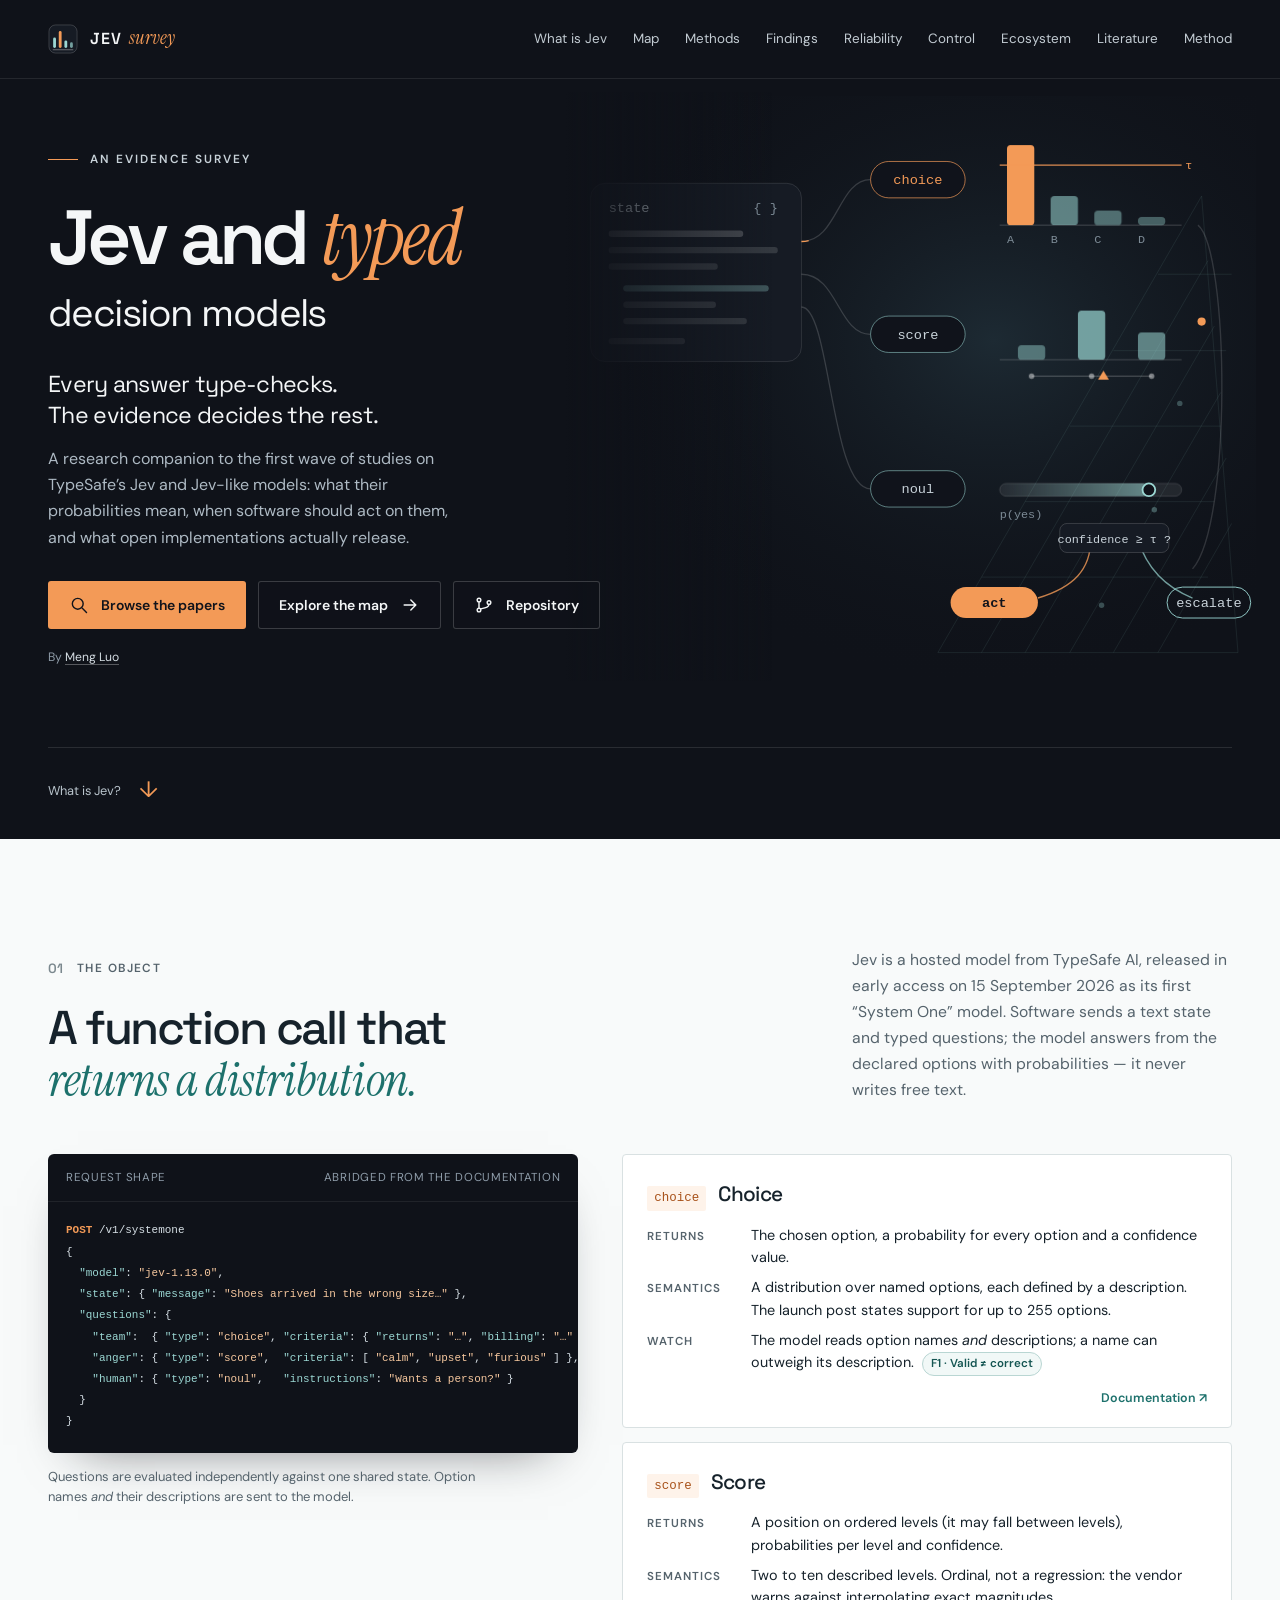
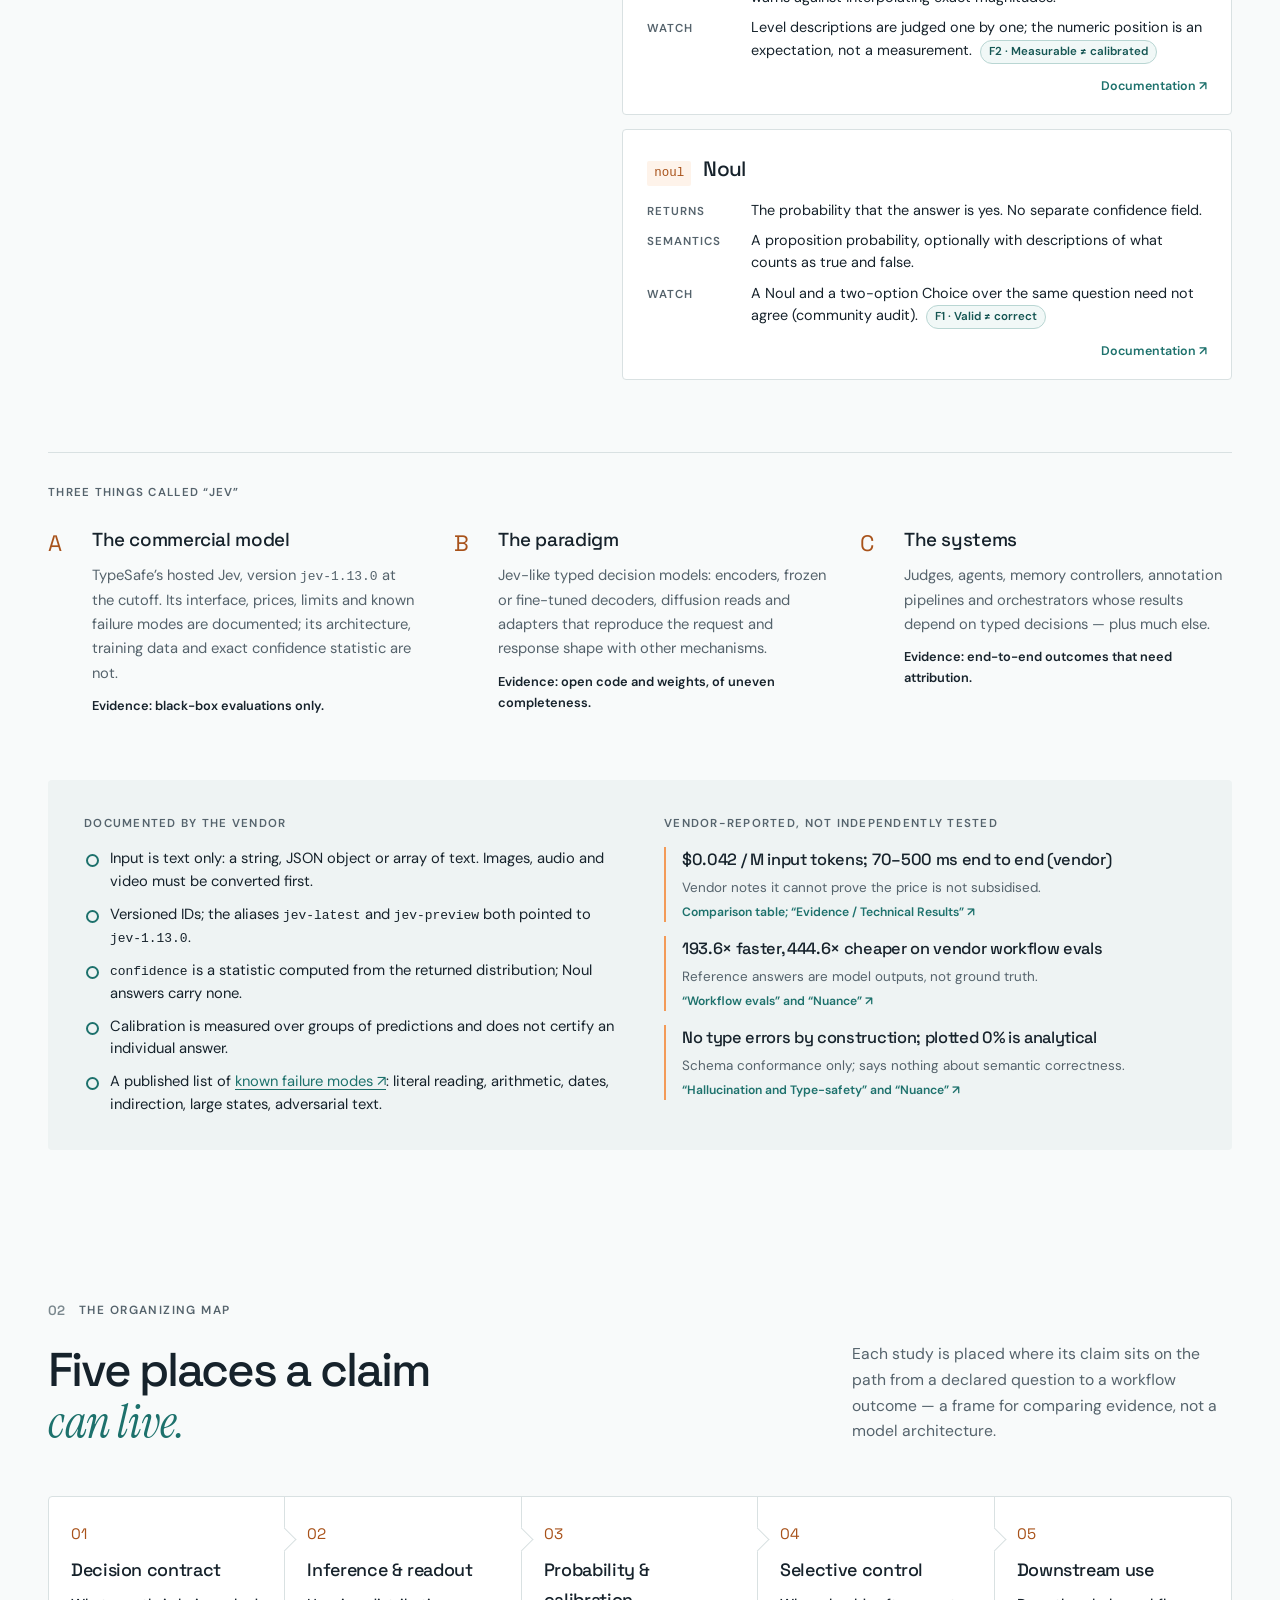
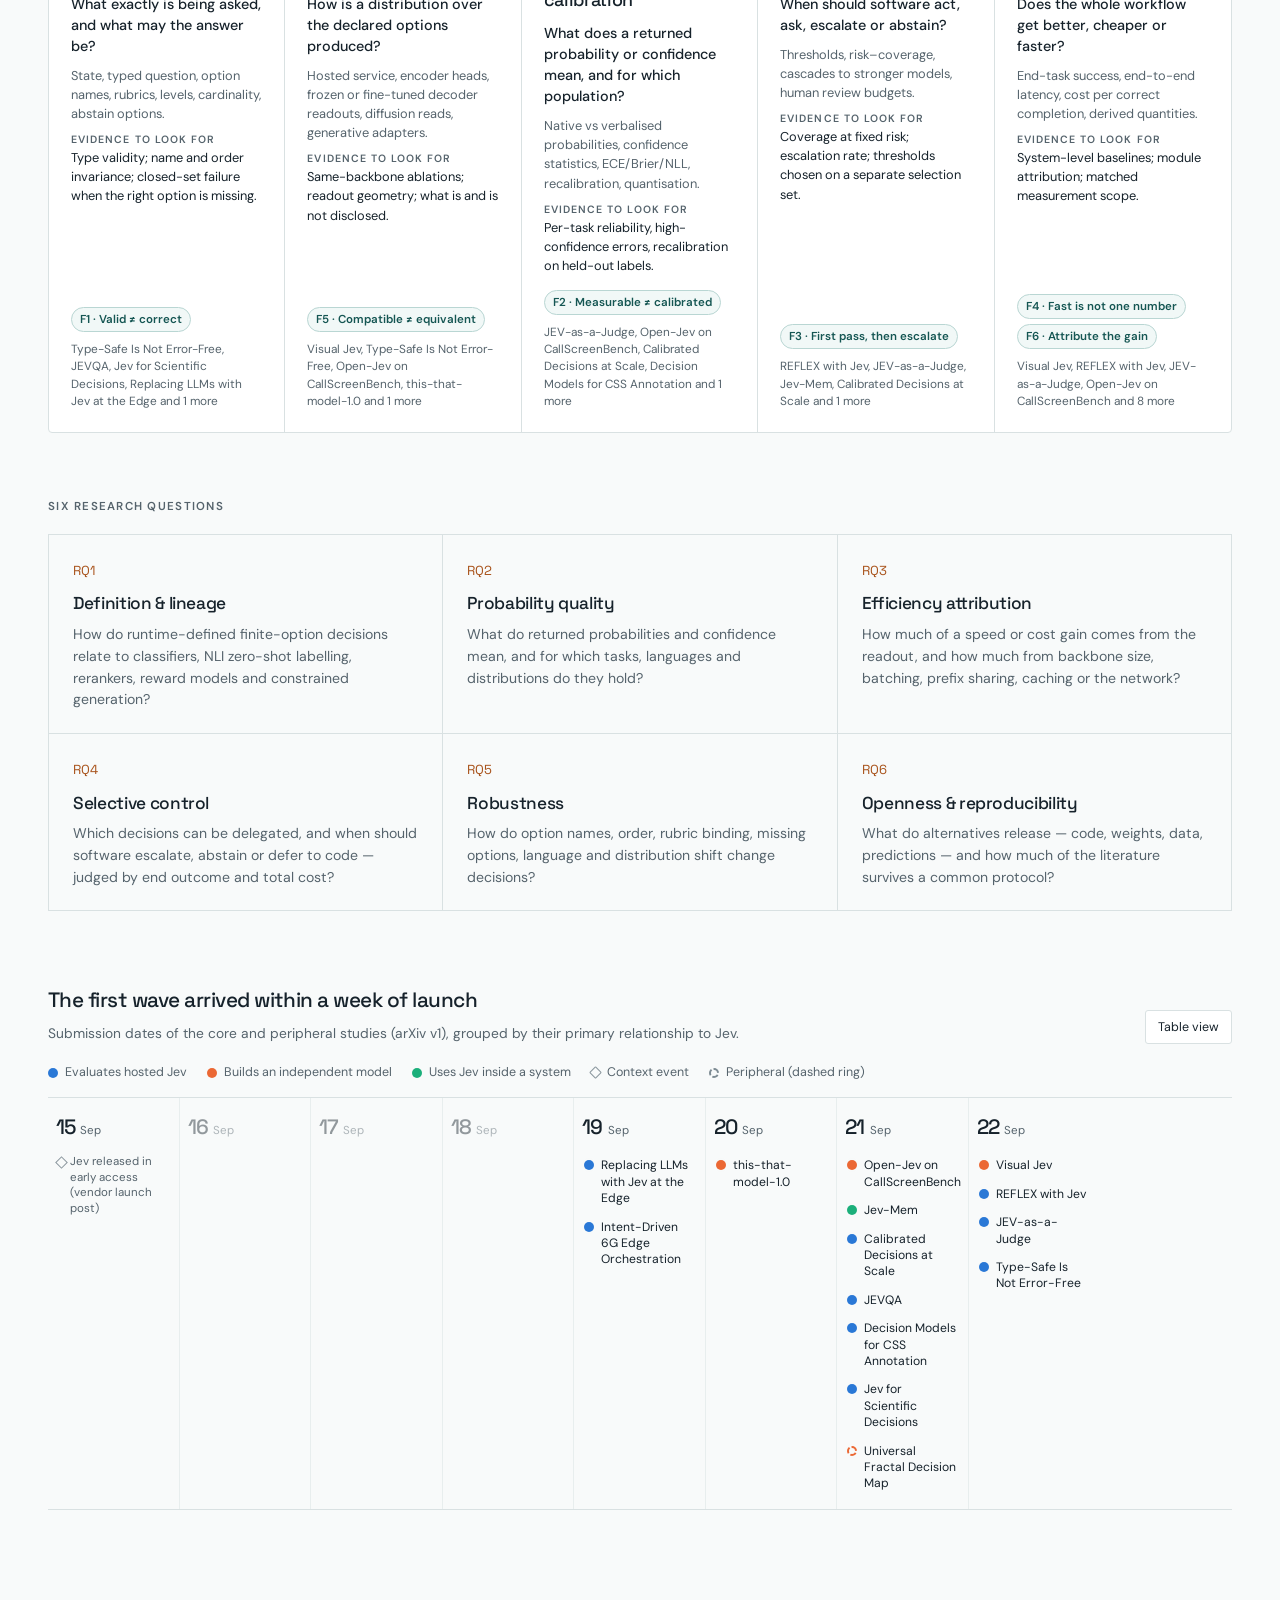
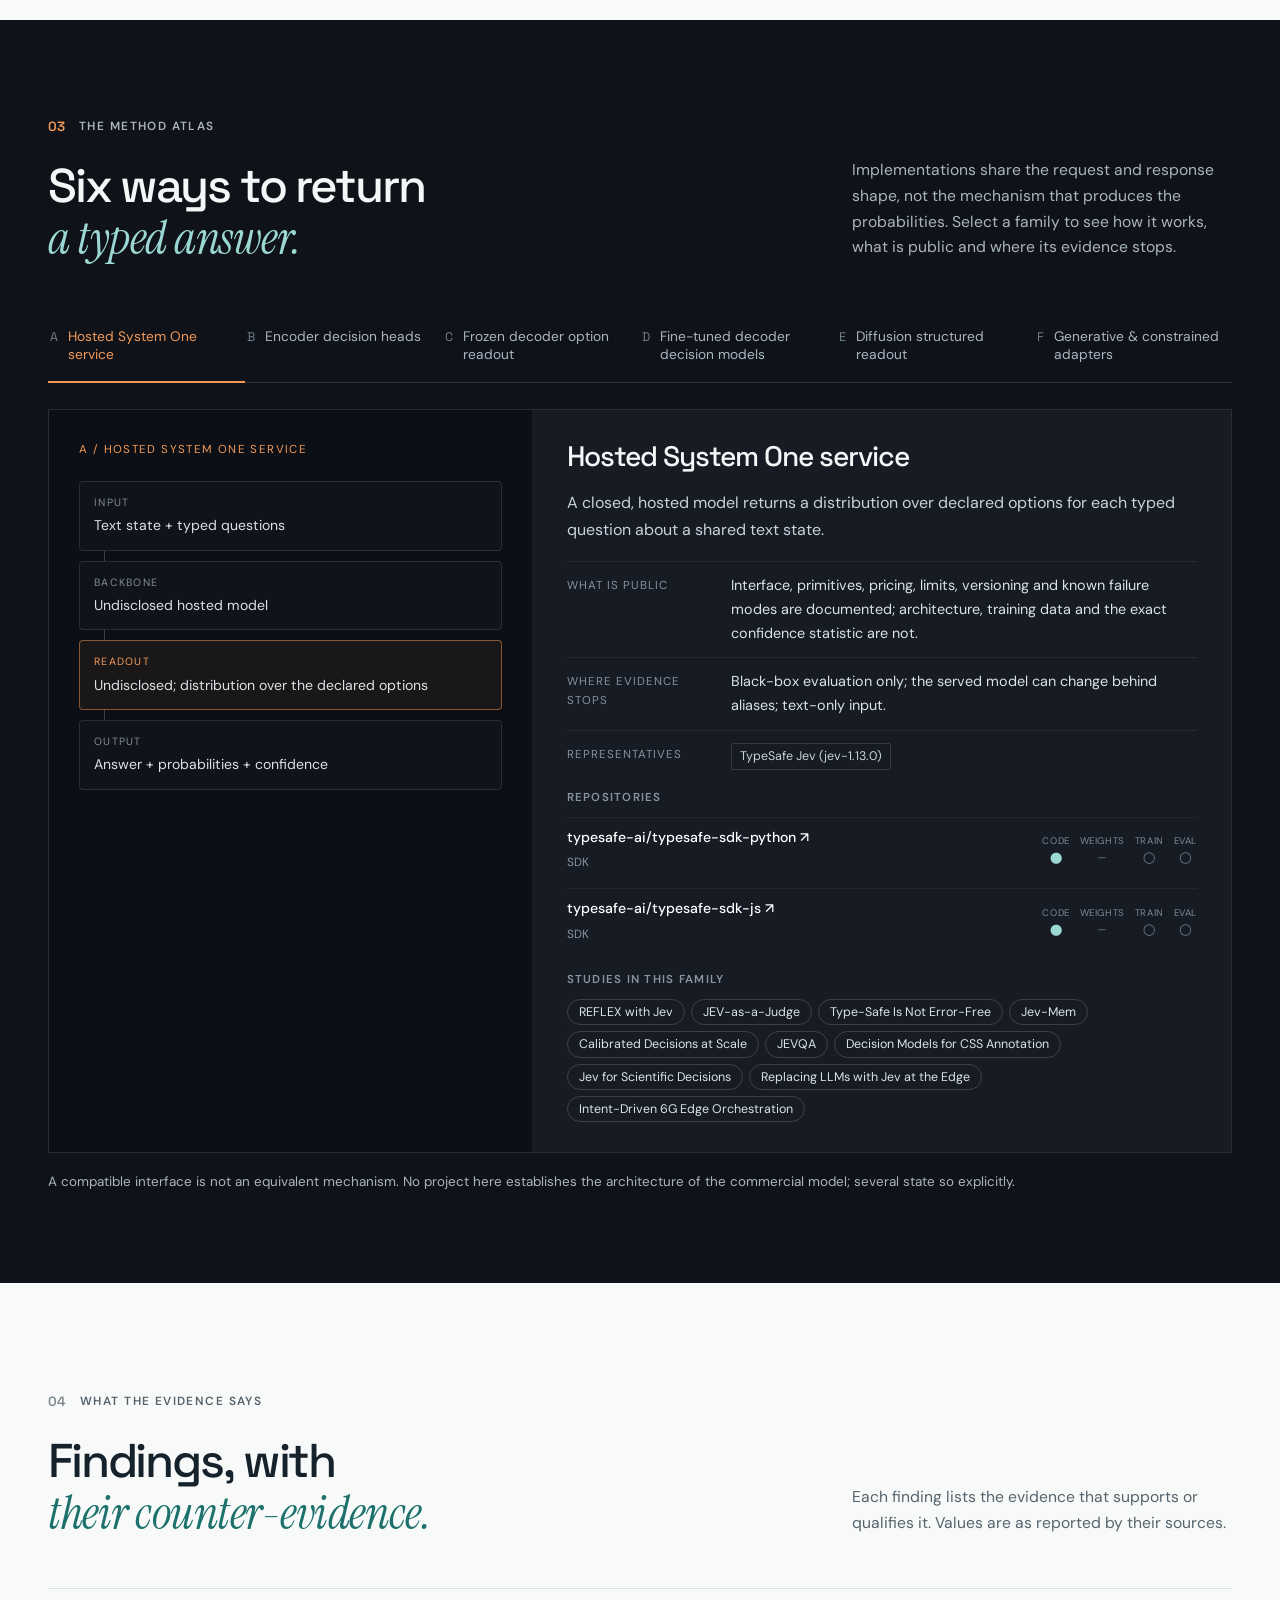
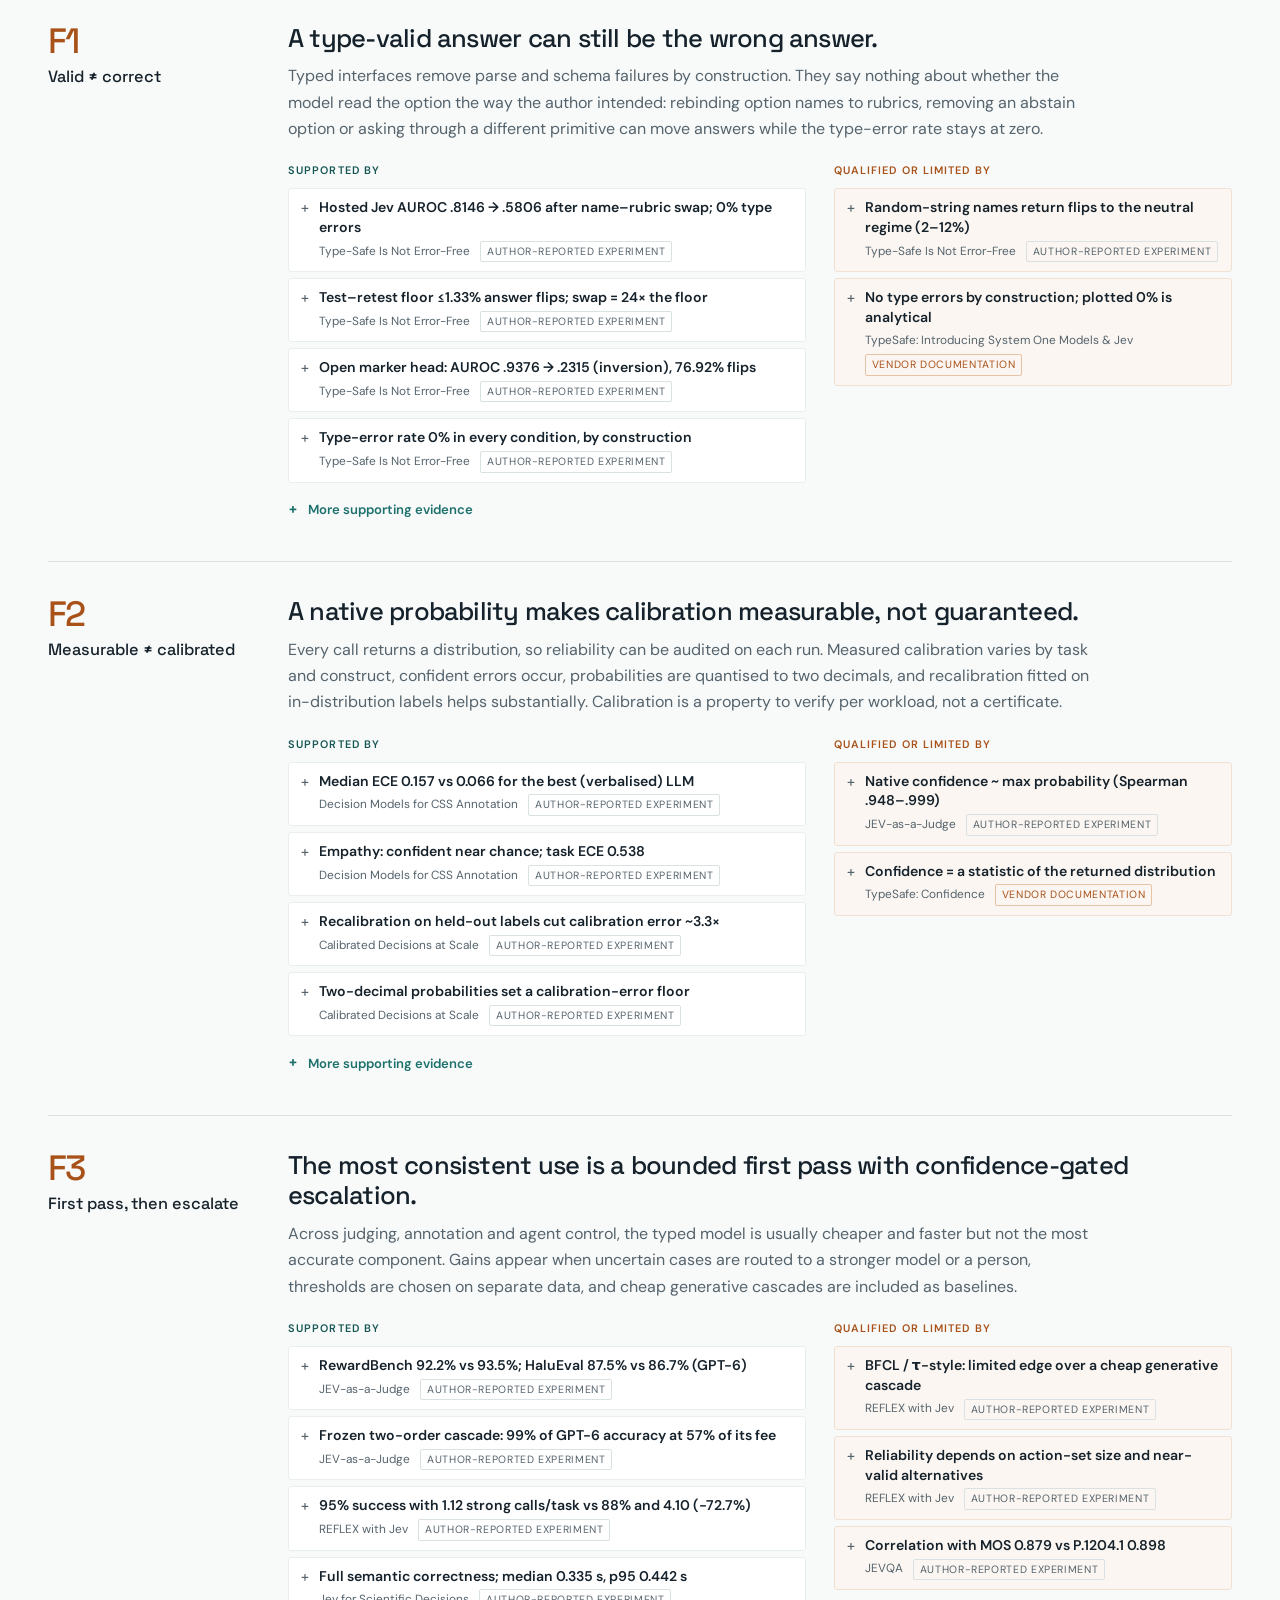
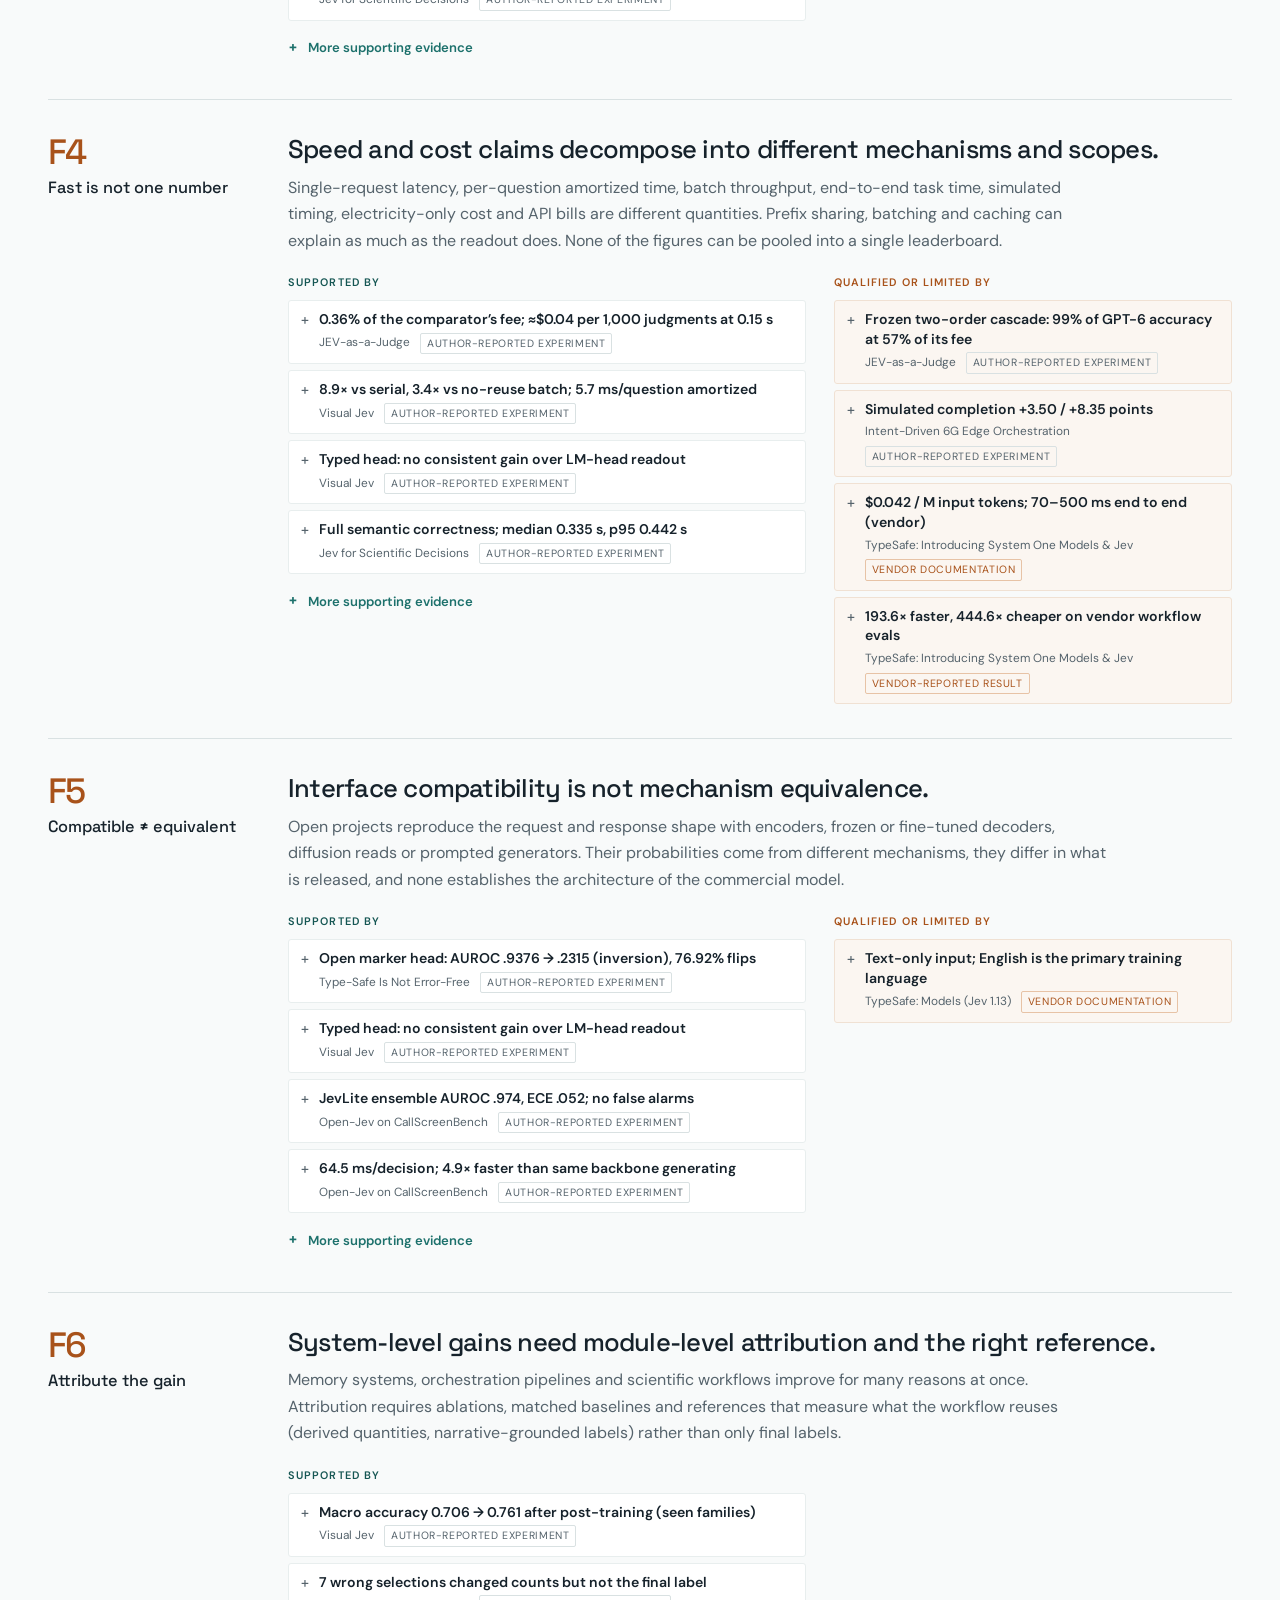
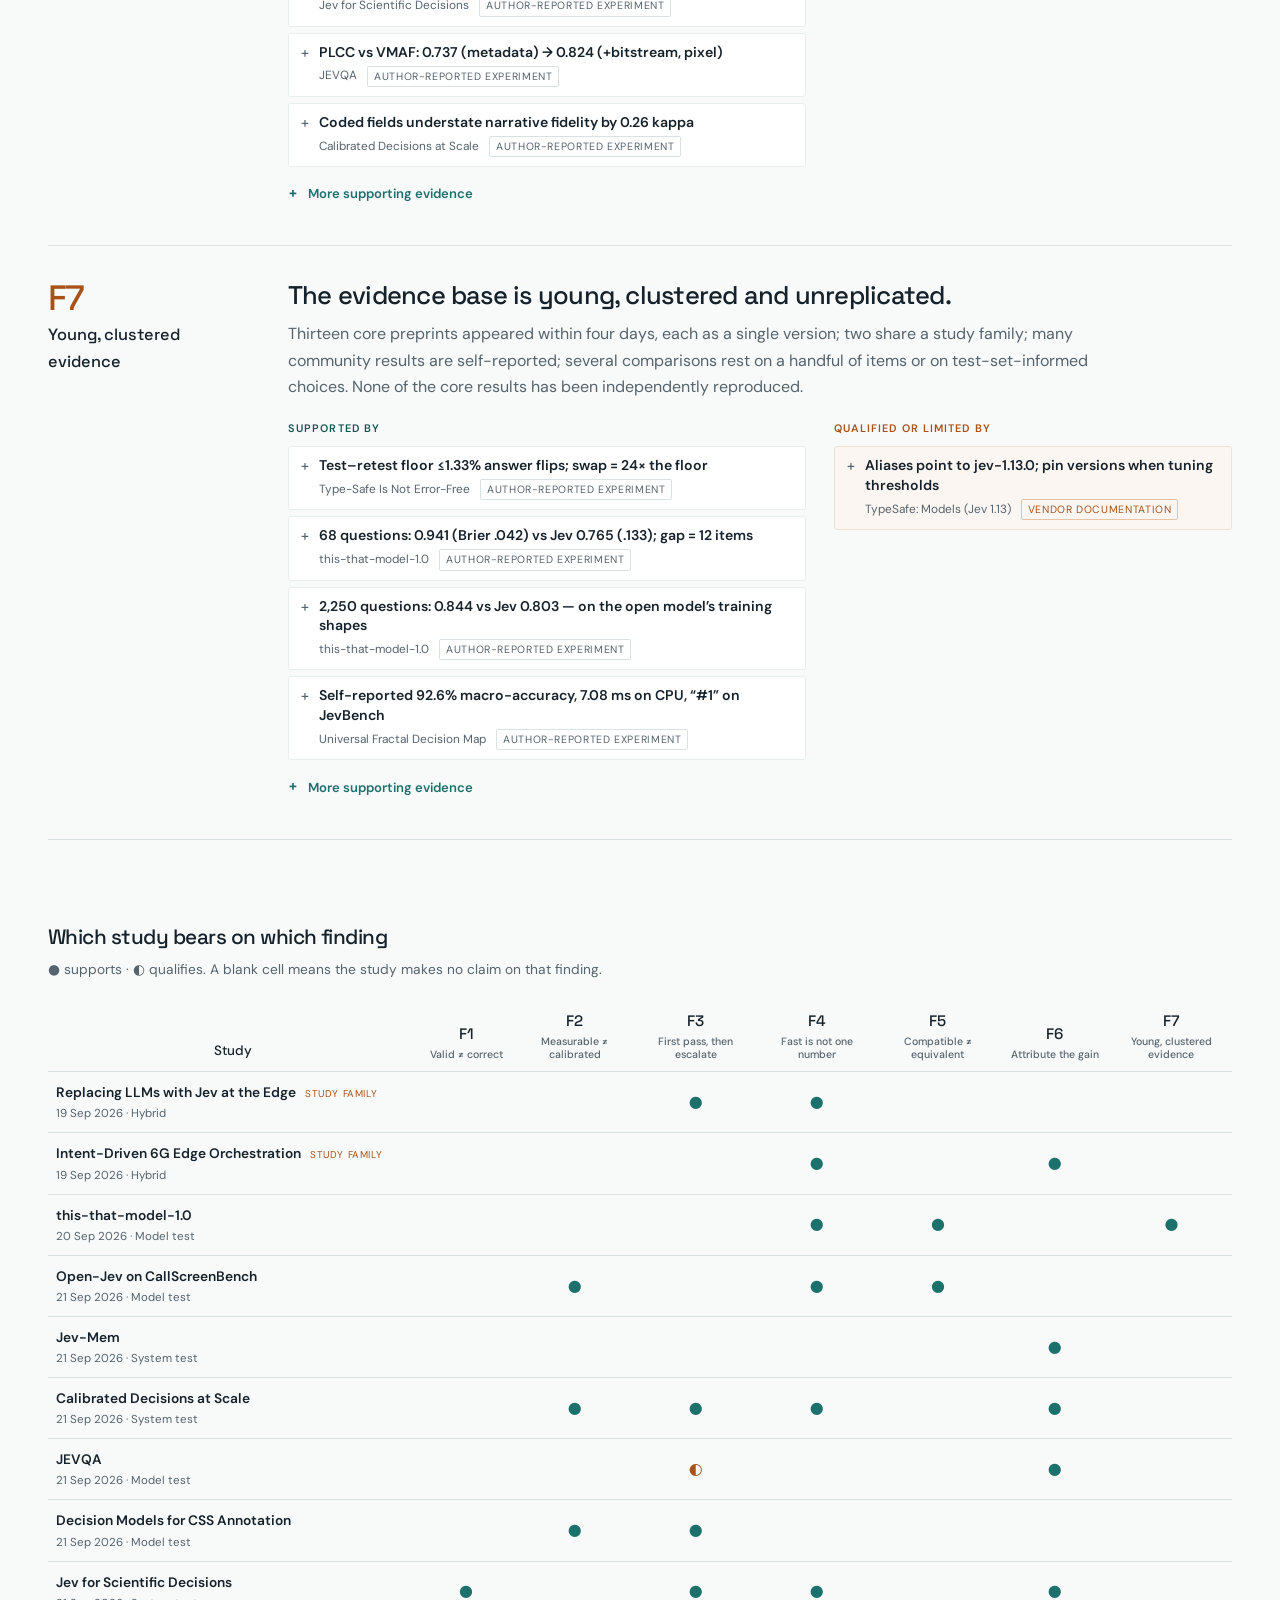
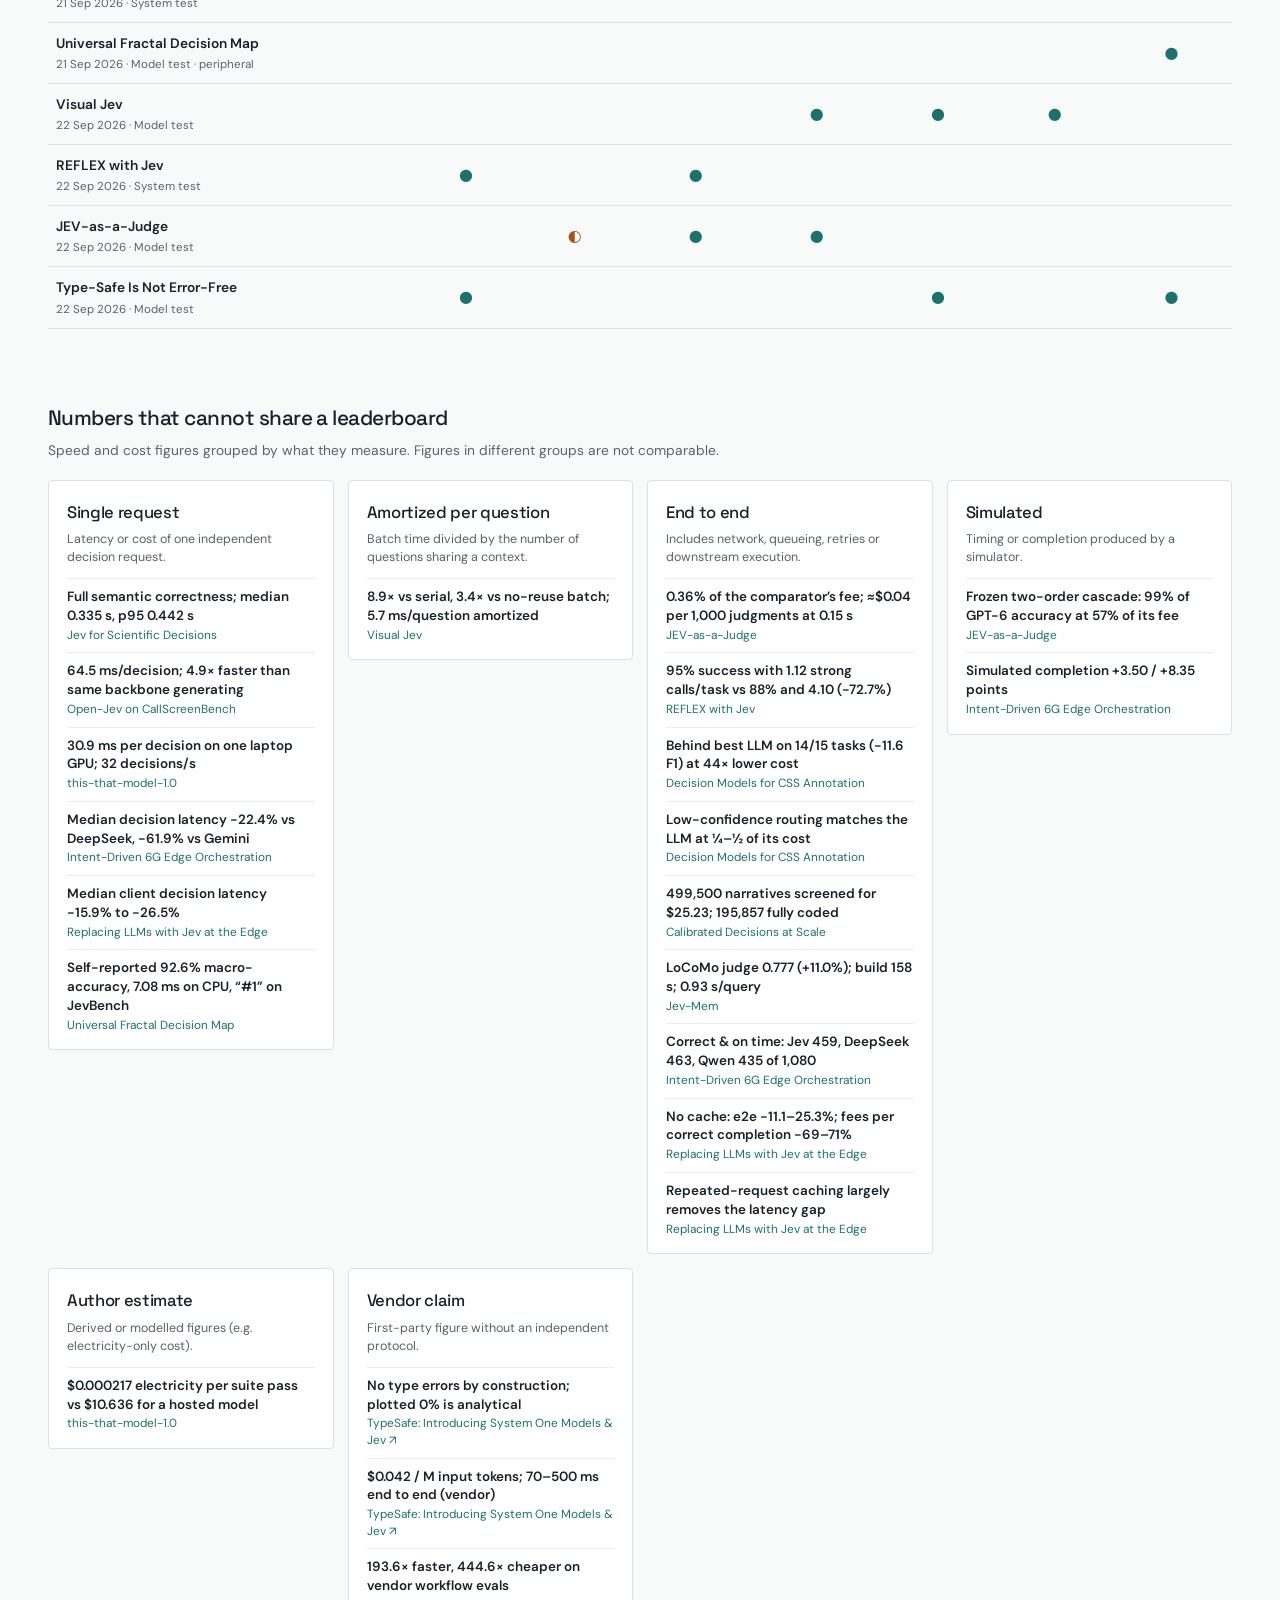
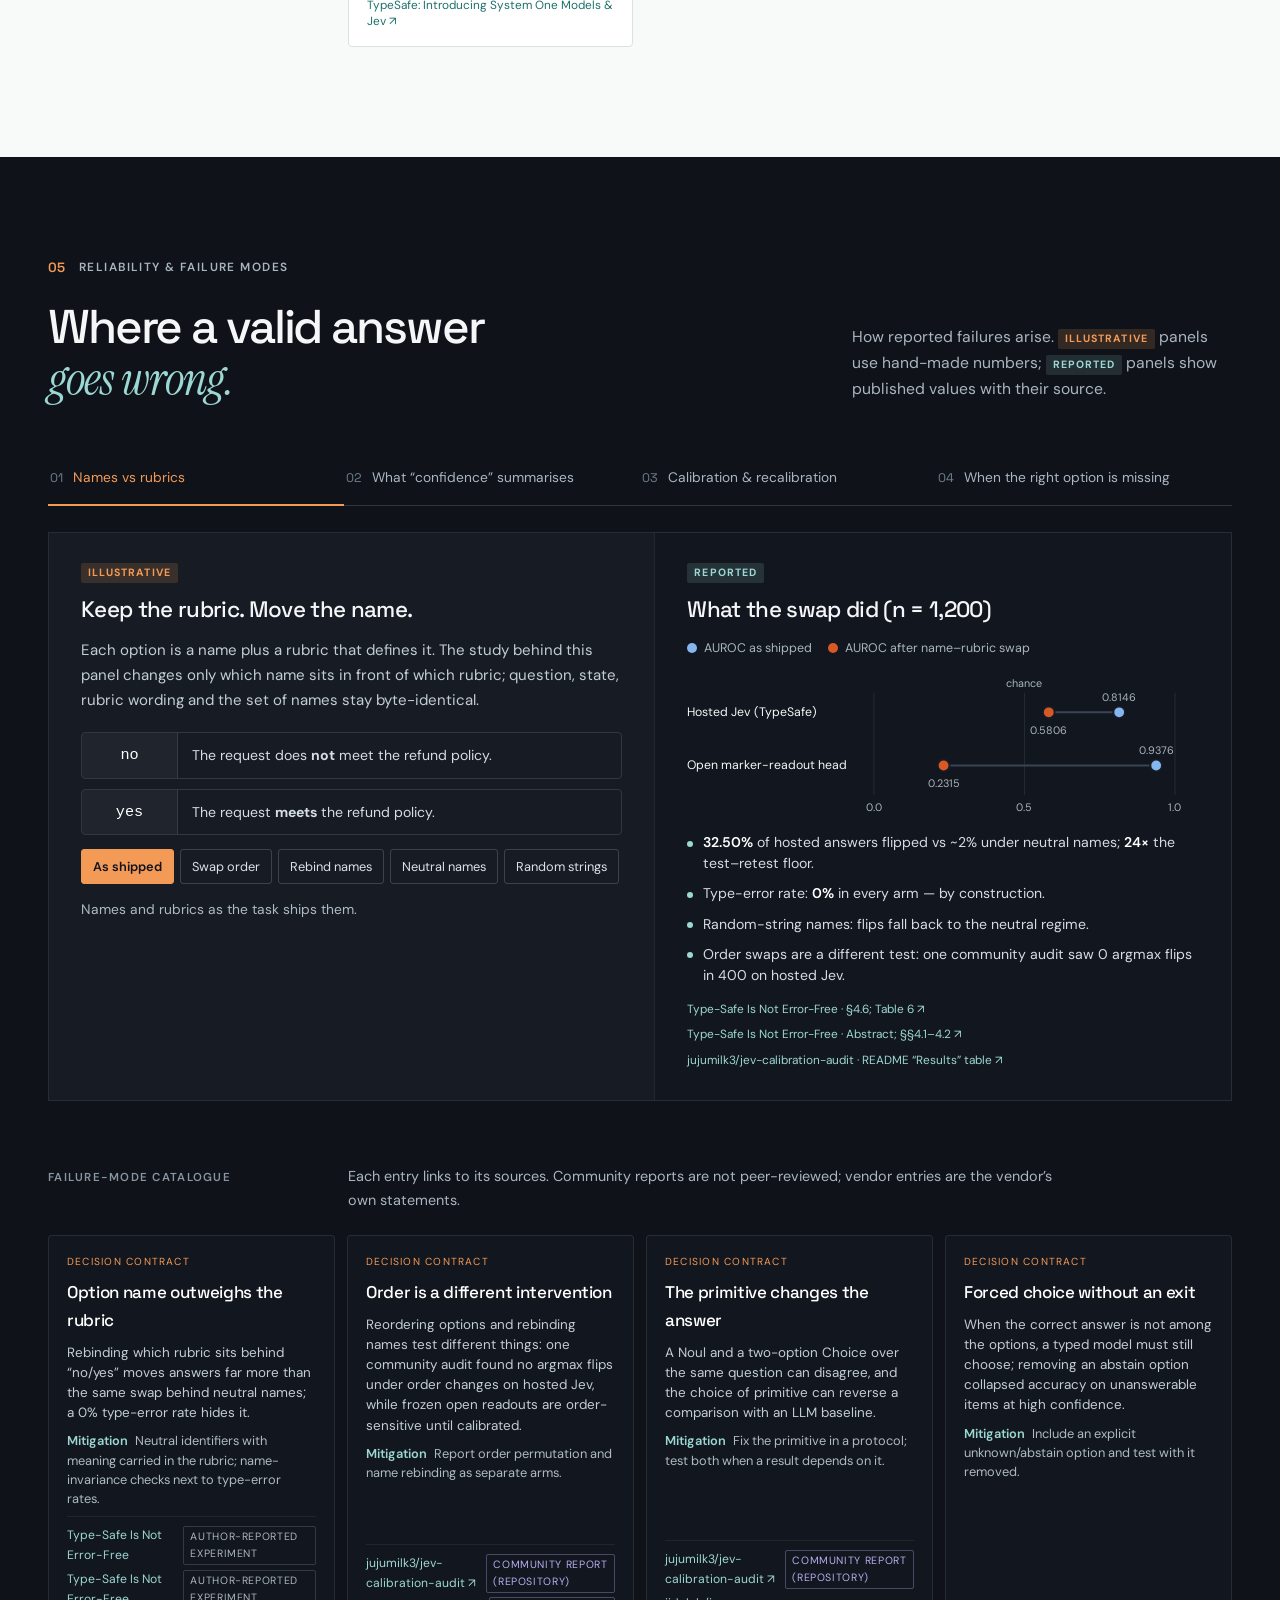
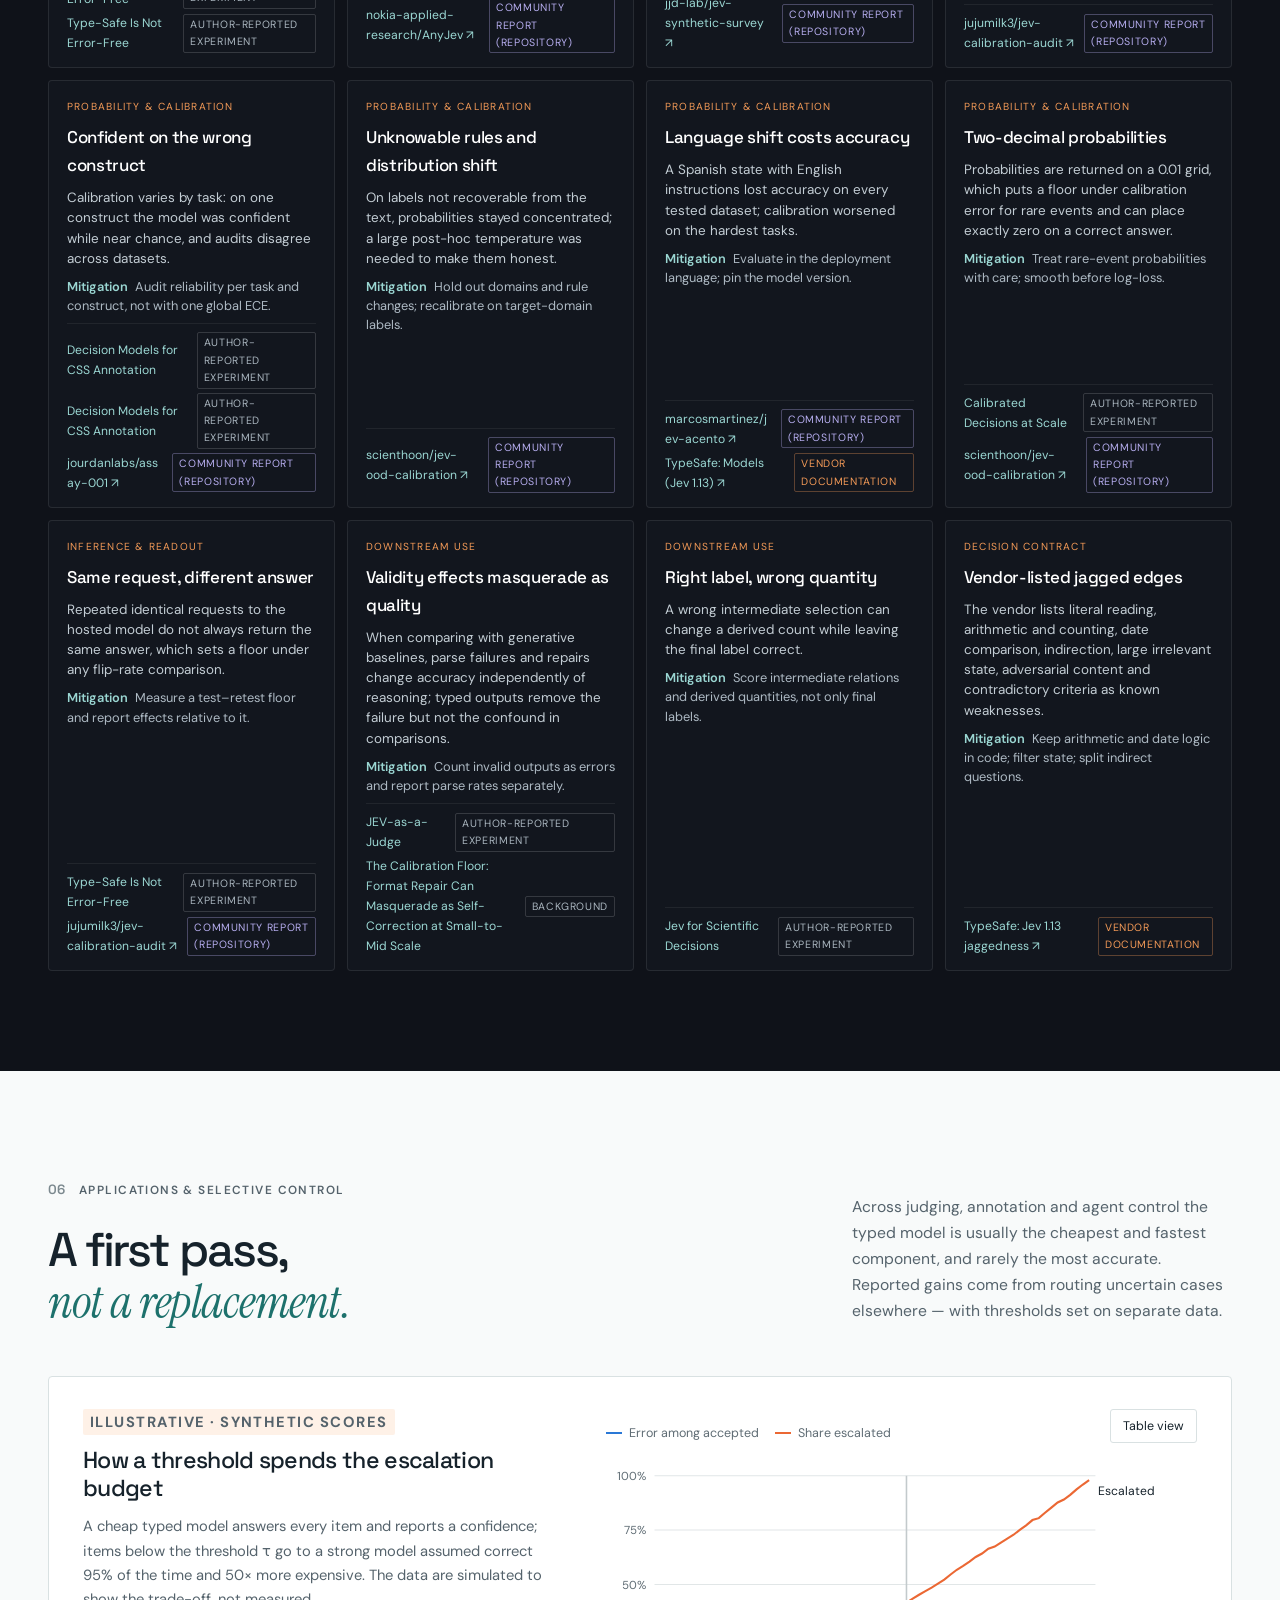
==== commit be705e2e: "Rename to awesome-jev; keep only reader-facing content - Repository renamed to Eurekaleo/awesome-jev" ====
--- a/index.html
+++ b/index.html
@@ -5,21 +5,21 @@
   <meta name="viewport" content="width=device-width, initial-scale=1">
   <meta name="theme-color" content="#0f1219">
   <title>Jev and Typed Decision Models · An Evidence Survey</title>
-  <meta name="description" content="A research companion to Jev and Jev-like typed decision models: 13 core studies, 62 evidence records, an openness audit of 30 resources and a searchable bibliography of 67 references. Cutoff 23 Sep 2026.">
+  <meta name="description" content="A research companion to Jev and Jev-like typed decision models: what their probabilities mean, when software should act on them, and what open implementations release.">
   <meta name="author" content="Meng Luo">
-  <link rel="canonical" href="https://eurekaleo.github.io/awesome-jev-survey/">
+  <link rel="canonical" href="https://eurekaleo.github.io/awesome-jev/">
   <meta property="og:title" content="Jev and Typed Decision Models">
-  <meta property="og:description" content="An empirical survey and evidence audit of calibration, selective control and open implementations. Cutoff 23 Sep 2026.">
+  <meta property="og:description" content="An evidence survey of calibration, selective control and open implementations.">
   <meta property="og:type" content="website">
-  <meta property="og:image" content="https://eurekaleo.github.io/awesome-jev-survey/assets/og-image.png">
+  <meta property="og:image" content="https://eurekaleo.github.io/awesome-jev/assets/og-image.png">
   <meta name="twitter:card" content="summary_large_image">
   <link rel="icon" href="assets/favicon.svg" type="image/svg+xml">
   <link rel="preconnect" href="https://fonts.googleapis.com">
   <link rel="preconnect" href="https://fonts.gstatic.com" crossorigin>
   <link href="https://fonts.googleapis.com/css2?family=DM+Sans:opsz,wght@9..40,400;9..40,500;9..40,600;9..40,700&family=Space+Grotesk:wght@400;500;600&family=Instrument+Serif:ital@0;1&display=swap" rel="stylesheet">
   <script>document.documentElement.classList.add("js")</script>
-  <link rel="stylesheet" href="site/site.css?v=f163aa0cde">
-  <script type="module" src="site/site.js?v=f163aa0cde"></script>
+  <link rel="stylesheet" href="site/site.css?v=6e3dcfc9cf">
+  <script type="module" src="site/site.js?v=6e3dcfc9cf"></script>
 </head>
 <body>
   <svg class="svg-defs" xmlns="http://www.w3.org/2000/svg" aria-hidden="true"><defs>
@@ -162,26 +162,19 @@
 </div>
       <div class="shell hero-inner">
         <div class="hero-copy">
-          <p class="eyebrow"><span class="eyebrow-rule"></span>AN EVIDENCE SURVEY · CUTOFF 23 SEP 2026</p>
+          <p class="eyebrow"><span class="eyebrow-rule"></span>AN EVIDENCE SURVEY</p>
           <h1 id="hero-title">Jev and <em>typed</em><span>decision models</span></h1>
           <p class="hero-statement">Every answer type-checks.<br>The evidence decides the rest.</p>
           <p class="hero-description">A research companion to the first wave of studies on TypeSafe’s Jev and Jev-like models: what their probabilities mean, when software should act on them, and what open implementations actually release.</p>
           <div class="hero-actions">
             <a class="button button-primary" href="#papers"><svg class="icon"><use href="#i-search"/></svg>Browse the papers</a>
             <a class="button button-ghost" href="#map">Explore the map <svg class="icon"><use href="#i-arrow"/></svg></a>
-            <a class="button button-ghost" href="https://github.com/Eurekaleo/awesome-jev-survey"><svg class="icon"><use href="#i-git"/></svg>Repository</a>
+            <a class="button button-ghost" href="https://github.com/Eurekaleo/awesome-jev"><svg class="icon"><use href="#i-git"/></svg>Repository</a>
           </div>
-          <p class="publication-note">By <a href="https://eurekaleo.github.io/" rel="author">Meng Luo</a> · Survey draft &amp; evidence audit · not peer-reviewed · numbers are author-reported unless stated</p>
-        </div>
-        <div class="hero-art-note"><span>CONCEPT · STATE → TYPED QUESTION → DISTRIBUTION → GATE</span><span>Schematic artwork, not measured data</span></div>
+          <p class="publication-note">By <a href="https://eurekaleo.github.io/" rel="author">Meng Luo</a></p>
+        </div>
       </div>
       <div class="shell hero-bottom">
-        <div class="hero-index">
-          <div><strong>13</strong><span>core studies read in full</span></div>
-          <div><strong>62</strong><span>evidence records with locators</span></div>
-          <div><strong>30</strong><span>open resources audited</span></div>
-          <div><strong>7</strong><span>cross-cutting findings</span></div>
-        </div>
         <a class="scroll-cue" href="#what">What is Jev? <span aria-hidden="true">↓</span></a>
       </div>
     </section>
@@ -196,7 +189,7 @@
         <div class="what-grid">
           <div class="what-request">
             <figure class="code-card">
-              <figcaption><span>Request shape</span><span>abridged from the public documentation</span></figcaption>
+              <figcaption><span>Request shape</span><span>abridged from the documentation</span></figcaption>
 <pre><code><span class="tk">POST</span> /v1/systemone
 {
   <span class="k">"model"</span>: <span class="s">"jev-1.13.0"</span>,
@@ -225,7 +218,7 @@
         </div>
 
         <div class="three-objects">
-          <p class="aside-caption">THREE OBJECTS, KEPT APART THROUGHOUT</p>
+          <p class="aside-caption">THREE THINGS CALLED “JEV”</p>
           <div class="objects-grid">
             <article><span class="obj-n">A</span><h3>The commercial model</h3><p>TypeSafe’s hosted Jev, version <code>jev-1.13.0</code> at the cutoff. Its interface, prices, limits and known failure modes are documented; its architecture, training data and exact confidence statistic are not.</p><p class="obj-foot">Evidence: black-box evaluations only.</p></article>
             <article><span class="obj-n">B</span><h3>The paradigm</h3><p>Jev-like typed decision models: encoders, frozen or fine-tuned decoders, diffusion reads and adapters that reproduce the request and response shape with other mechanisms.</p><p class="obj-foot">Evidence: open code and weights, of uneven completeness.</p></article>
@@ -259,29 +252,28 @@
       <div class="shell">
         <div class="section-heading">
           <div><p class="section-label"><span>02</span> THE ORGANIZING MAP</p><h2 id="map-title">Five places a claim<br><em>can live.</em></h2></div>
-          <p>We read every study by where its claim sits on the path from a declared question to a workflow outcome. This is an analytical frame for comparing evidence — not the internal architecture of Jev or of any other model.</p>
-        </div>
-        <ol class="stage-flow"><li class="stage" id="stage-contract"><div class="stage-top"><span class="stage-n">01</span><span class="stage-count"><b>5</b> studies</span></div>
+          <p>Each study is placed where its claim sits on the path from a declared question to a workflow outcome — a frame for comparing evidence, not a model architecture.</p>
+        </div>
+        <ol class="stage-flow"><li class="stage" id="stage-contract"><div class="stage-top"><span class="stage-n">01</span></div>
 <h3>Decision contract</h3><p class="stage-q">What exactly is being asked, and what may the answer be?</p><p class="stage-covers">State, typed question, option names, rubrics, levels, cardinality, abstain options.</p>
 <p class="stage-evidence"><span>Evidence to look for</span>Type validity; name and order invariance; closed-set failure when the right option is missing.</p><div class="stage-chips"><a class="finding-chip" href="#finding-F1">F1 · Valid ≠ correct</a></div>
 <p class="stage-studies">Type-Safe Is Not Error-Free, JEVQA, Jev for Scientific Decisions, Replacing LLMs with Jev at the Edge and 1 more</p></li>
-<li class="stage" id="stage-readout"><div class="stage-top"><span class="stage-n">02</span><span class="stage-count"><b>5</b> studies</span></div>
+<li class="stage" id="stage-readout"><div class="stage-top"><span class="stage-n">02</span></div>
 <h3>Inference &amp; readout</h3><p class="stage-q">How is a distribution over the declared options produced?</p><p class="stage-covers">Hosted service, encoder heads, frozen or fine-tuned decoder readouts, diffusion reads, generative adapters.</p>
 <p class="stage-evidence"><span>Evidence to look for</span>Same-backbone ablations; readout geometry; what is and is not disclosed.</p><div class="stage-chips"><a class="finding-chip" href="#finding-F5">F5 · Compatible ≠ equivalent</a></div>
 <p class="stage-studies">Visual Jev, Type-Safe Is Not Error-Free, Open-Jev on CallScreenBench, this-that-model-1.0 and 1 more</p></li>
-<li class="stage" id="stage-probability"><div class="stage-top"><span class="stage-n">03</span><span class="stage-count"><b>5</b> studies</span></div>
+<li class="stage" id="stage-probability"><div class="stage-top"><span class="stage-n">03</span></div>
 <h3>Probability &amp; calibration</h3><p class="stage-q">What does a returned probability or confidence mean, and for which population?</p><p class="stage-covers">Native vs verbalised probabilities, confidence statistics, ECE/Brier/NLL, recalibration, quantisation.</p>
 <p class="stage-evidence"><span>Evidence to look for</span>Per-task reliability, high-confidence errors, recalibration on held-out labels.</p><div class="stage-chips"><a class="finding-chip" href="#finding-F2">F2 · Measurable ≠ calibrated</a></div>
 <p class="stage-studies">JEV-as-a-Judge, Open-Jev on CallScreenBench, Calibrated Decisions at Scale, Decision Models for CSS Annotation and 1 more</p></li>
-<li class="stage" id="stage-control"><div class="stage-top"><span class="stage-n">04</span><span class="stage-count"><b>5</b> studies</span></div>
+<li class="stage" id="stage-control"><div class="stage-top"><span class="stage-n">04</span></div>
 <h3>Selective control</h3><p class="stage-q">When should software act, ask, escalate or abstain?</p><p class="stage-covers">Thresholds, risk–coverage, cascades to stronger models, human review budgets.</p>
 <p class="stage-evidence"><span>Evidence to look for</span>Coverage at fixed risk; escalation rate; thresholds chosen on a separate selection set.</p><div class="stage-chips"><a class="finding-chip" href="#finding-F3">F3 · First pass, then escalate</a></div>
 <p class="stage-studies">REFLEX with Jev, JEV-as-a-Judge, Jev-Mem, Calibrated Decisions at Scale and 1 more</p></li>
-<li class="stage" id="stage-use"><div class="stage-top"><span class="stage-n">05</span><span class="stage-count"><b>12</b> studies</span></div>
+<li class="stage" id="stage-use"><div class="stage-top"><span class="stage-n">05</span></div>
 <h3>Downstream use</h3><p class="stage-q">Does the whole workflow get better, cheaper or faster?</p><p class="stage-covers">End-task success, end-to-end latency, cost per correct completion, derived quantities.</p>
 <p class="stage-evidence"><span>Evidence to look for</span>System-level baselines; module attribution; matched measurement scope.</p><div class="stage-chips"><a class="finding-chip" href="#finding-F4">F4 · Fast is not one number</a><a class="finding-chip" href="#finding-F6">F6 · Attribute the gain</a></div>
 <p class="stage-studies">Visual Jev, REFLEX with Jev, JEV-as-a-Judge, Open-Jev on CallScreenBench and 8 more</p></li></ol>
-        <p class="map-note">Counts are multi-label: a study appears at every stage where it contributes evidence, so the numbers add up to more than 14 studies.</p>
 
         <div class="rq-block">
           <p class="aside-caption">SIX RESEARCH QUESTIONS</p>
@@ -297,10 +289,10 @@
 
         <figure class="timeline-figure viz-root" aria-labelledby="timeline-title">
           <figcaption class="viz-head">
-            <div><h3 id="timeline-title">The first wave arrived within a week of launch</h3><p>Submission dates of the 13 core studies and the peripheral study (arXiv v1), grouped by their primary relationship to Jev.</p></div>
+            <div><h3 id="timeline-title">The first wave arrived within a week of launch</h3><p>Submission dates of the core and peripheral studies (arXiv v1), grouped by their primary relationship to Jev.</p></div>
             <button class="table-toggle" type="button" aria-pressed="false" data-table-toggle="timeline">Table view</button>
           </figcaption>
-          <div class="tl-legend"><span class="lg rel-commercial_jev"><i aria-hidden="true"></i>Evaluates hosted Jev</span><span class="lg rel-independent_jev_like"><i aria-hidden="true"></i>Builds an independent model</span><span class="lg rel-downstream_system"><i aria-hidden="true"></i>Uses Jev inside a system</span><span class="lg lg-event"><i aria-hidden="true"></i>Context event</span><span class="lg lg-peri"><i aria-hidden="true"></i>Peripheral (dashed ring)</span></div><div class="timeline" data-chart="timeline"><div class="tl-day"><div class="tl-date"><b>15</b><span>Sep</span></div><ul><li class="tl-event">Jev released in early access (vendor launch post)</li></ul></div><div class="tl-day tl-empty"><div class="tl-date"><b>16</b><span>Sep</span></div><ul></ul></div><div class="tl-day"><div class="tl-date"><b>17</b><span>Sep</span></div><ul><li class="tl-event">Vendor “jaggedness” page last reviewed</li></ul></div><div class="tl-day tl-empty"><div class="tl-date"><b>18</b><span>Sep</span></div><ul></ul></div><div class="tl-day"><div class="tl-date"><b>19</b><span>Sep</span></div><ul><li class="tl-paper rel-commercial_jev"><button type="button" data-open-paper="arxiv:2609.22753"><span class="tl-dot" aria-hidden="true"></span><span>Replacing LLMs with Jev at the Edge</span></button></li><li class="tl-paper rel-commercial_jev"><button type="button" data-open-paper="arxiv:2609.23136"><span class="tl-dot" aria-hidden="true"></span><span>Intent-Driven 6G Edge Orchestration</span></button></li></ul></div><div class="tl-day"><div class="tl-date"><b>20</b><span>Sep</span></div><ul><li class="tl-paper rel-independent_jev_like"><button type="button" data-open-paper="arxiv:2609.23886"><span class="tl-dot" aria-hidden="true"></span><span>this-that-model-1.0</span></button></li></ul></div><div class="tl-day"><div class="tl-date"><b>21</b><span>Sep</span></div><ul><li class="tl-event">Prior survey draft “Decisions, Not Tokens” dated</li><li class="tl-paper rel-independent_jev_like"><button type="button" data-open-paper="arxiv:2609.23959"><span class="tl-dot" aria-hidden="true"></span><span>Open-Jev on CallScreenBench</span></button></li><li class="tl-paper rel-downstream_system"><button type="button" data-open-paper="arxiv:2609.23986"><span class="tl-dot" aria-hidden="true"></span><span>Jev-Mem</span></button></li><li class="tl-paper rel-commercial_jev"><button type="button" data-open-paper="arxiv:2609.24052"><span class="tl-dot" aria-hidden="true"></span><span>Calibrated Decisions at Scale</span></button></li><li class="tl-paper rel-commercial_jev"><button type="button" data-open-paper="arxiv:2609.24395"><span class="tl-dot" aria-hidden="true"></span><span>JEVQA</span></button></li><li class="tl-paper rel-commercial_jev"><button type="button" data-open-paper="arxiv:2609.24574"><span class="tl-dot" aria-hidden="true"></span><span>Decision Models for CSS Annotation</span></button></li><li class="tl-paper rel-commercial_jev"><button type="button" data-open-paper="arxiv:2609.24965"><span class="tl-dot" aria-hidden="true"></span><span>Jev for Scientific Decisions</span></button></li><li class="tl-paper rel-independent_jev_like tl-peripheral"><button type="button" data-open-paper="arxiv:2609.25498"><span class="tl-dot" aria-hidden="true"></span><span>Universal Fractal Decision Map</span></button></li></ul></div><div class="tl-day"><div class="tl-date"><b>22</b><span>Sep</span></div><ul><li class="tl-paper rel-independent_jev_like"><button type="button" data-open-paper="arxiv:2609.25845"><span class="tl-dot" aria-hidden="true"></span><span>Visual Jev</span></button></li><li class="tl-paper rel-commercial_jev"><button type="button" data-open-paper="arxiv:2609.26532"><span class="tl-dot" aria-hidden="true"></span><span>REFLEX with Jev</span></button></li><li class="tl-paper rel-commercial_jev"><button type="button" data-open-paper="arxiv:2609.26550"><span class="tl-dot" aria-hidden="true"></span><span>JEV-as-a-Judge</span></button></li><li class="tl-paper rel-commercial_jev"><button type="button" data-open-paper="arxiv:2609.26758"><span class="tl-dot" aria-hidden="true"></span><span>Type-Safe Is Not Error-Free</span></button></li></ul></div><div class="tl-day"><div class="tl-date"><b>23</b><span>Sep</span></div><ul><li class="tl-event">Snapshot cutoff and same-day increment</li></ul></div></div><table class="viz-table" data-table="timeline" hidden><caption class="sr-only">Submission dates of core and peripheral studies</caption><thead><tr><th scope="col">Date (arXiv v1)</th><th scope="col">Title</th><th scope="col">Tier</th><th scope="col">Primary relationship</th></tr></thead><tbody><tr><td>19 Sep 2026</td><td>Replacing Large Language Models with Jev Decision Models for Low-Latency Edge Service Orchestration</td><td>core</td><td>Evaluates hosted Jev</td></tr><tr><td>19 Sep 2026</td><td>Fast Intent-Driven Service Orchestration with Jev for 6G Edge Networks</td><td>core</td><td>Evaluates hosted Jev</td></tr><tr><td>20 Sep 2026</td><td>this-that-model-1.0: A typed decision model that decides in 30 ms, for a millionth of a cent</td><td>core</td><td>Builds an independent model</td></tr><tr><td>21 Sep 2026</td><td>Open-Jev Judgments on CallScreenBench: Calibrated One-Pass Scam Screening with a Small Language Model</td><td>core</td><td>Builds an independent model</td></tr><tr><td>21 Sep 2026</td><td>Jev-Mem: System-One-Controlled Agentic Memory for Efficient AI Agents</td><td>core</td><td>Uses Jev inside a system</td></tr><tr><td>21 Sep 2026</td><td>Calibrated Decisions at Scale: Converting Police Crash Narratives into Probabilistic Crash Variables with a System One Model (Jev)</td><td>core</td><td>Evaluates hosted Jev</td></tr><tr><td>21 Sep 2026</td><td>JEVQA - Video Quality from Metadata, Bitstream, and Pixel Features with a General-Purpose Decision Model</td><td>core</td><td>Evaluates hosted Jev</td></tr><tr><td>21 Sep 2026</td><td>Evaluating Decision Models for Text Annotation in Computational Social Science</td><td>core</td><td>Evaluates hosted Jev</td></tr><tr><td>21 Sep 2026</td><td>Jev for Scientific Decisions: Evaluating Semantic Choices and Their Consequences</td><td>core</td><td>Evaluates hosted Jev</td></tr><tr><td>21 Sep 2026</td><td>Universal Fractal Natural Language Decision Map: Real-Time Edge Triage Across Heterogeneous Domains</td><td>peripheral</td><td>Builds an independent model</td></tr><tr><td>22 Sep 2026</td><td>Visual Jev: Accurate and Efficient Decisions from Shared Visual Context</td><td>core</td><td>Builds an independent model</td></tr><tr><td>22 Sep 2026</td><td>REFLEX with Jev for Efficient Selective Control in LLM Agents</td><td>core</td><td>Evaluates hosted Jev</td></tr><tr><td>22 Sep 2026</td><td>JEV-as-a-Judge: Accept When Confident, Escalate When Unsure</td><td>core</td><td>Evaluates hosted Jev</td></tr><tr><td>22 Sep 2026</td><td>Type-Safe Is Not Error-Free: A Constrained Decision Head Follows the Option Name, Not the Rubric Bound to It</td><td>core</td><td>Evaluates hosted Jev</td></tr></tbody></table>
+          <div class="tl-legend"><span class="lg rel-commercial_jev"><i aria-hidden="true"></i>Evaluates hosted Jev</span><span class="lg rel-independent_jev_like"><i aria-hidden="true"></i>Builds an independent model</span><span class="lg rel-downstream_system"><i aria-hidden="true"></i>Uses Jev inside a system</span><span class="lg lg-event"><i aria-hidden="true"></i>Context event</span><span class="lg lg-peri"><i aria-hidden="true"></i>Peripheral (dashed ring)</span></div><div class="timeline" data-chart="timeline"><div class="tl-day"><div class="tl-date"><b>15</b><span>Sep</span></div><ul><li class="tl-event">Jev released in early access (vendor launch post)</li></ul></div><div class="tl-day tl-empty"><div class="tl-date"><b>16</b><span>Sep</span></div><ul></ul></div><div class="tl-day tl-empty"><div class="tl-date"><b>17</b><span>Sep</span></div><ul></ul></div><div class="tl-day tl-empty"><div class="tl-date"><b>18</b><span>Sep</span></div><ul></ul></div><div class="tl-day"><div class="tl-date"><b>19</b><span>Sep</span></div><ul><li class="tl-paper rel-commercial_jev"><button type="button" data-open-paper="arxiv:2609.22753"><span class="tl-dot" aria-hidden="true"></span><span>Replacing LLMs with Jev at the Edge</span></button></li><li class="tl-paper rel-commercial_jev"><button type="button" data-open-paper="arxiv:2609.23136"><span class="tl-dot" aria-hidden="true"></span><span>Intent-Driven 6G Edge Orchestration</span></button></li></ul></div><div class="tl-day"><div class="tl-date"><b>20</b><span>Sep</span></div><ul><li class="tl-paper rel-independent_jev_like"><button type="button" data-open-paper="arxiv:2609.23886"><span class="tl-dot" aria-hidden="true"></span><span>this-that-model-1.0</span></button></li></ul></div><div class="tl-day"><div class="tl-date"><b>21</b><span>Sep</span></div><ul><li class="tl-paper rel-independent_jev_like"><button type="button" data-open-paper="arxiv:2609.23959"><span class="tl-dot" aria-hidden="true"></span><span>Open-Jev on CallScreenBench</span></button></li><li class="tl-paper rel-downstream_system"><button type="button" data-open-paper="arxiv:2609.23986"><span class="tl-dot" aria-hidden="true"></span><span>Jev-Mem</span></button></li><li class="tl-paper rel-commercial_jev"><button type="button" data-open-paper="arxiv:2609.24052"><span class="tl-dot" aria-hidden="true"></span><span>Calibrated Decisions at Scale</span></button></li><li class="tl-paper rel-commercial_jev"><button type="button" data-open-paper="arxiv:2609.24395"><span class="tl-dot" aria-hidden="true"></span><span>JEVQA</span></button></li><li class="tl-paper rel-commercial_jev"><button type="button" data-open-paper="arxiv:2609.24574"><span class="tl-dot" aria-hidden="true"></span><span>Decision Models for CSS Annotation</span></button></li><li class="tl-paper rel-commercial_jev"><button type="button" data-open-paper="arxiv:2609.24965"><span class="tl-dot" aria-hidden="true"></span><span>Jev for Scientific Decisions</span></button></li><li class="tl-paper rel-independent_jev_like tl-peripheral"><button type="button" data-open-paper="arxiv:2609.25498"><span class="tl-dot" aria-hidden="true"></span><span>Universal Fractal Decision Map</span></button></li></ul></div><div class="tl-day"><div class="tl-date"><b>22</b><span>Sep</span></div><ul><li class="tl-paper rel-independent_jev_like"><button type="button" data-open-paper="arxiv:2609.25845"><span class="tl-dot" aria-hidden="true"></span><span>Visual Jev</span></button></li><li class="tl-paper rel-commercial_jev"><button type="button" data-open-paper="arxiv:2609.26532"><span class="tl-dot" aria-hidden="true"></span><span>REFLEX with Jev</span></button></li><li class="tl-paper rel-commercial_jev"><button type="button" data-open-paper="arxiv:2609.26550"><span class="tl-dot" aria-hidden="true"></span><span>JEV-as-a-Judge</span></button></li><li class="tl-paper rel-commercial_jev"><button type="button" data-open-paper="arxiv:2609.26758"><span class="tl-dot" aria-hidden="true"></span><span>Type-Safe Is Not Error-Free</span></button></li></ul></div></div><table class="viz-table" data-table="timeline" hidden><caption class="sr-only">Submission dates of core and peripheral studies</caption><thead><tr><th scope="col">Date (arXiv v1)</th><th scope="col">Title</th><th scope="col">Tier</th><th scope="col">Primary relationship</th></tr></thead><tbody><tr><td>19 Sep 2026</td><td>Replacing Large Language Models with Jev Decision Models for Low-Latency Edge Service Orchestration</td><td>core</td><td>Evaluates hosted Jev</td></tr><tr><td>19 Sep 2026</td><td>Fast Intent-Driven Service Orchestration with Jev for 6G Edge Networks</td><td>core</td><td>Evaluates hosted Jev</td></tr><tr><td>20 Sep 2026</td><td>this-that-model-1.0: A typed decision model that decides in 30 ms, for a millionth of a cent</td><td>core</td><td>Builds an independent model</td></tr><tr><td>21 Sep 2026</td><td>Open-Jev Judgments on CallScreenBench: Calibrated One-Pass Scam Screening with a Small Language Model</td><td>core</td><td>Builds an independent model</td></tr><tr><td>21 Sep 2026</td><td>Jev-Mem: System-One-Controlled Agentic Memory for Efficient AI Agents</td><td>core</td><td>Uses Jev inside a system</td></tr><tr><td>21 Sep 2026</td><td>Calibrated Decisions at Scale: Converting Police Crash Narratives into Probabilistic Crash Variables with a System One Model (Jev)</td><td>core</td><td>Evaluates hosted Jev</td></tr><tr><td>21 Sep 2026</td><td>JEVQA - Video Quality from Metadata, Bitstream, and Pixel Features with a General-Purpose Decision Model</td><td>core</td><td>Evaluates hosted Jev</td></tr><tr><td>21 Sep 2026</td><td>Evaluating Decision Models for Text Annotation in Computational Social Science</td><td>core</td><td>Evaluates hosted Jev</td></tr><tr><td>21 Sep 2026</td><td>Jev for Scientific Decisions: Evaluating Semantic Choices and Their Consequences</td><td>core</td><td>Evaluates hosted Jev</td></tr><tr><td>21 Sep 2026</td><td>Universal Fractal Natural Language Decision Map: Real-Time Edge Triage Across Heterogeneous Domains</td><td>peripheral</td><td>Builds an independent model</td></tr><tr><td>22 Sep 2026</td><td>Visual Jev: Accurate and Efficient Decisions from Shared Visual Context</td><td>core</td><td>Builds an independent model</td></tr><tr><td>22 Sep 2026</td><td>REFLEX with Jev for Efficient Selective Control in LLM Agents</td><td>core</td><td>Evaluates hosted Jev</td></tr><tr><td>22 Sep 2026</td><td>JEV-as-a-Judge: Accept When Confident, Escalate When Unsure</td><td>core</td><td>Evaluates hosted Jev</td></tr><tr><td>22 Sep 2026</td><td>Type-Safe Is Not Error-Free: A Constrained Decision Head Follows the Option Name, Not the Rubric Bound to It</td><td>core</td><td>Evaluates hosted Jev</td></tr></tbody></table>
         </figure>
       </div>
     </section>
@@ -314,46 +306,46 @@
         </div>
         <div class="atlas-tabs" role="tablist" aria-label="Method families"><button role="tab" id="atlas-tab-hosted_service" aria-selected="true" aria-controls="atlas-hosted_service" data-atlas="hosted_service"><span>A</span>Hosted System One service</button><button role="tab" id="atlas-tab-encoder_head" aria-selected="false" aria-controls="atlas-encoder_head" tabindex="-1" data-atlas="encoder_head"><span>B</span>Encoder decision heads</button><button role="tab" id="atlas-tab-frozen_decoder_readout" aria-selected="false" aria-controls="atlas-frozen_decoder_readout" tabindex="-1" data-atlas="frozen_decoder_readout"><span>C</span>Frozen decoder option readout</button><button role="tab" id="atlas-tab-finetuned_decoder" aria-selected="false" aria-controls="atlas-finetuned_decoder" tabindex="-1" data-atlas="finetuned_decoder"><span>D</span>Fine-tuned decoder decision models</button><button role="tab" id="atlas-tab-diffusion_readout" aria-selected="false" aria-controls="atlas-diffusion_readout" tabindex="-1" data-atlas="diffusion_readout"><span>E</span>Diffusion structured readout</button><button role="tab" id="atlas-tab-generative_adapter" aria-selected="false" aria-controls="atlas-generative_adapter" tabindex="-1" data-atlas="generative_adapter"><span>F</span>Generative &amp; constrained adapters</button></div><div class="atlas-panels"><article class="atlas-panel is-active" role="tabpanel" id="atlas-hosted_service" aria-labelledby="atlas-tab-hosted_service" data-panel="hosted_service">
 <div class="atlas-visual"><p class="atlas-kicker">A / HOSTED SYSTEM ONE SERVICE</p><ol class="mech"><li class=""><span>Input</span>Text state + typed questions</li><li class=""><span>Backbone</span>Undisclosed hosted model</li><li class="mech-key"><span>Readout</span>Undisclosed; distribution over the declared options</li><li class=""><span>Output</span>Answer + probabilities + confidence</li></ol>
-<p class="mech-note">Schematic of where probabilities come from. Not an architecture diagram of any specific model.</p></div>
+</div>
 <div class="atlas-copy"><h3>Hosted System One service</h3><p class="atlas-principle">A closed, hosted model returns a distribution over declared options for each typed question about a shared text state.</p>
 <dl class="atlas-facts"><div><dt>What is public</dt><dd>Interface, primitives, pricing, limits, versioning and known failure modes are documented; architecture, training data and the exact confidence statistic are not.</dd></div><div><dt>Where evidence stops</dt><dd>Black-box evaluation only; the served model can change behind aliases; text-only input.</dd></div>
 <div><dt>Representatives</dt><dd><ul class="reps"><li>TypeSafe Jev (jev-1.13.0)</li></ul></dd></div></dl>
-<div class="atlas-repos"><span class="aside-caption">AUDITED REPOSITORIES (PINNED COMMITS)</span><ul><li><a href="https://github.com/typesafe-ai/typesafe-sdk-python" target="_blank" rel="noopener noreferrer">typesafe-ai/typesafe-sdk-python ↗</a><span class="repo-meta">SDK</span><span class="mini-avs"><span class="mini-av"><em>code</em><span class="av av-yes" role="img" aria-label="Available" title="Available">●</span></span><span class="mini-av"><em>weights</em><span class="av av-na" role="img" aria-label="Not applicable" title="Not applicable">–</span></span><span class="mini-av"><em>train</em><span class="av av-no" role="img" aria-label="Not located" title="Not located">○</span></span><span class="mini-av"><em>eval</em><span class="av av-no" role="img" aria-label="Not located" title="Not located">○</span></span></span></li><li><a href="https://github.com/typesafe-ai/typesafe-sdk-js" target="_blank" rel="noopener noreferrer">typesafe-ai/typesafe-sdk-js ↗</a><span class="repo-meta">SDK</span><span class="mini-avs"><span class="mini-av"><em>code</em><span class="av av-yes" role="img" aria-label="Available" title="Available">●</span></span><span class="mini-av"><em>weights</em><span class="av av-na" role="img" aria-label="Not applicable" title="Not applicable">–</span></span><span class="mini-av"><em>train</em><span class="av av-no" role="img" aria-label="Not located" title="Not located">○</span></span><span class="mini-av"><em>eval</em><span class="av av-no" role="img" aria-label="Not located" title="Not located">○</span></span></span></li></ul></div>
+<div class="atlas-repos"><span class="aside-caption">REPOSITORIES</span><ul><li><a href="https://github.com/typesafe-ai/typesafe-sdk-python" target="_blank" rel="noopener noreferrer">typesafe-ai/typesafe-sdk-python ↗</a><span class="repo-meta">SDK</span><span class="mini-avs"><span class="mini-av"><em>code</em><span class="av av-yes" role="img" aria-label="Available" title="Available">●</span></span><span class="mini-av"><em>weights</em><span class="av av-na" role="img" aria-label="Not applicable" title="Not applicable">–</span></span><span class="mini-av"><em>train</em><span class="av av-no" role="img" aria-label="Not located" title="Not located">○</span></span><span class="mini-av"><em>eval</em><span class="av av-no" role="img" aria-label="Not located" title="Not located">○</span></span></span></li><li><a href="https://github.com/typesafe-ai/typesafe-sdk-js" target="_blank" rel="noopener noreferrer">typesafe-ai/typesafe-sdk-js ↗</a><span class="repo-meta">SDK</span><span class="mini-avs"><span class="mini-av"><em>code</em><span class="av av-yes" role="img" aria-label="Available" title="Available">●</span></span><span class="mini-av"><em>weights</em><span class="av av-na" role="img" aria-label="Not applicable" title="Not applicable">–</span></span><span class="mini-av"><em>train</em><span class="av av-no" role="img" aria-label="Not located" title="Not located">○</span></span><span class="mini-av"><em>eval</em><span class="av av-no" role="img" aria-label="Not located" title="Not located">○</span></span></span></li></ul></div>
 <div class="atlas-papers"><span class="aside-caption">STUDIES IN THIS FAMILY</span><div><button type="button" class="paper-chip" data-open-paper="arxiv:2609.26532">REFLEX with Jev</button><button type="button" class="paper-chip" data-open-paper="arxiv:2609.26550">JEV-as-a-Judge</button><button type="button" class="paper-chip" data-open-paper="arxiv:2609.26758">Type-Safe Is Not Error-Free</button><button type="button" class="paper-chip" data-open-paper="arxiv:2609.23986">Jev-Mem</button><button type="button" class="paper-chip" data-open-paper="arxiv:2609.24052">Calibrated Decisions at Scale</button><button type="button" class="paper-chip" data-open-paper="arxiv:2609.24395">JEVQA</button><button type="button" class="paper-chip" data-open-paper="arxiv:2609.24574">Decision Models for CSS Annotation</button><button type="button" class="paper-chip" data-open-paper="arxiv:2609.24965">Jev for Scientific Decisions</button><button type="button" class="paper-chip" data-open-paper="arxiv:2609.22753">Replacing LLMs with Jev at the Edge</button><button type="button" class="paper-chip" data-open-paper="arxiv:2609.23136">Intent-Driven 6G Edge Orchestration</button></div></div></div></article><article class="atlas-panel" role="tabpanel" id="atlas-encoder_head" aria-labelledby="atlas-tab-encoder_head" data-panel="encoder_head">
 <div class="atlas-visual"><p class="atlas-kicker">B / ENCODER DECISION HEADS</p><ol class="mech"><li class=""><span>Input</span>State ⊕ question ⊕ options</li><li class=""><span>Backbone</span>Bidirectional encoder (ModernBERT, mmBERT)</li><li class="mech-key"><span>Readout</span>Per-option score → softmax over the legal set</li><li class=""><span>Output</span>Distribution over options</li></ol>
-<p class="mech-note">Schematic of where probabilities come from. Not an architecture diagram of any specific model.</p></div>
+</div>
 <div class="atlas-copy"><h3>Encoder decision heads</h3><p class="atlas-principle">A bidirectional encoder reads state, question and options together; a head scores each option and a softmax is taken over the legal set.</p>
 <dl class="atlas-facts"><div><dt>What is public</dt><dd>Weights and inference code for Laya; the readout geometry (marker token vs span mean) changes name sensitivity.</dd></div><div><dt>Where evidence stops</dt><dd>Short context windows; option-name polarity can dominate the rubric; adjacent to GLiClass, SetFit and NLI zero-shot classifiers.</dd></div>
-<div><dt>Representatives</dt><dd><ul class="reps"><li>Laya (ModernBERT-large, mmBERT-base)</li><li>open marker-readout and span-mean heads audited in 2609.26758</li></ul></dd></div></dl>
-<div class="atlas-repos"><span class="aside-caption">AUDITED REPOSITORIES (PINNED COMMITS)</span><ul><li><a href="https://github.com/NandhaKishorM/laya" target="_blank" rel="noopener noreferrer">NandhaKishorM/laya ↗</a><span class="repo-meta">Model · ModernBERT-large; mmBERT-base</span><span class="mini-avs"><span class="mini-av"><em>code</em><span class="av av-yes" role="img" aria-label="Available" title="Available">●</span></span><span class="mini-av"><em>weights</em><span class="av av-yes" role="img" aria-label="Available" title="Available">●</span></span><span class="mini-av"><em>train</em><span class="av av-no" role="img" aria-label="Not located" title="Not located">○</span></span><span class="mini-av"><em>eval</em><span class="av av-part" role="img" aria-label="Partial" title="Partial">◐</span></span></span></li></ul></div>
+<div><dt>Representatives</dt><dd><ul class="reps"><li>Laya (ModernBERT-large, mmBERT-base)</li><li>open marker-readout and span-mean heads studied in 2609.26758</li></ul></dd></div></dl>
+<div class="atlas-repos"><span class="aside-caption">REPOSITORIES</span><ul><li><a href="https://github.com/NandhaKishorM/laya" target="_blank" rel="noopener noreferrer">NandhaKishorM/laya ↗</a><span class="repo-meta">Model · ModernBERT-large; mmBERT-base</span><span class="mini-avs"><span class="mini-av"><em>code</em><span class="av av-yes" role="img" aria-label="Available" title="Available">●</span></span><span class="mini-av"><em>weights</em><span class="av av-yes" role="img" aria-label="Available" title="Available">●</span></span><span class="mini-av"><em>train</em><span class="av av-no" role="img" aria-label="Not located" title="Not located">○</span></span><span class="mini-av"><em>eval</em><span class="av av-part" role="img" aria-label="Partial" title="Partial">◐</span></span></span></li></ul></div>
 <div class="atlas-papers"><span class="aside-caption">STUDIES IN THIS FAMILY</span><div><button type="button" class="paper-chip" data-open-paper="arxiv:2609.26758">Type-Safe Is Not Error-Free</button><button type="button" class="paper-chip" data-open-paper="arxiv:2609.24574">Decision Models for CSS Annotation</button></div></div></div></article><article class="atlas-panel" role="tabpanel" id="atlas-frozen_decoder_readout" aria-labelledby="atlas-tab-frozen_decoder_readout" data-panel="frozen_decoder_readout">
 <div class="atlas-visual"><p class="atlas-kicker">C / FROZEN DECODER OPTION READOUT</p><ol class="mech"><li class=""><span>Input</span>Prompt listing options with single-token labels</li><li class=""><span>Backbone</span>Frozen causal LM</li><li class="mech-key"><span>Readout</span>Next-token logits of the labels, renormalised; optional calibration</li><li class=""><span>Output</span>Distribution over options</li></ol>
-<p class="mech-note">Schematic of where probabilities come from. Not an architecture diagram of any specific model.</p></div>
+</div>
 <div class="atlas-copy"><h3>Frozen decoder option readout</h3><p class="atlas-principle">An unmodified causal LM is prompted once and the next-token logits of single-token option labels are renormalised over the declared options.</p>
 <dl class="atlas-facts"><div><dt>What is public</dt><dd>Fully open and training-free; the natural low-cost baseline for any trained decision model.</dd></div><div><dt>Where evidence stops</dt><dd>Raw logits are order-sensitive and poorly calibrated without correction; label tokenisation matters.</dd></div>
 <div><dt>Representatives</dt><dd><ul class="reps"><li>SemIf (formerly OpenJev)</li><li>AnyJev (permutation and label-based calibration)</li></ul></dd></div></dl>
-<div class="atlas-repos"><span class="aside-caption">AUDITED REPOSITORIES (PINNED COMMITS)</span><ul><li><a href="https://github.com/TheoLeeCJ/SemIf" target="_blank" rel="noopener noreferrer">TheoLeeCJ/SemIf ↗</a><span class="repo-meta">Readout / adapter / server · frozen Qwen3.5-4B and others</span><span class="mini-avs"><span class="mini-av"><em>code</em><span class="av av-yes" role="img" aria-label="Available" title="Available">●</span></span><span class="mini-av"><em>weights</em><span class="av av-na" role="img" aria-label="Not applicable" title="Not applicable">–</span></span><span class="mini-av"><em>train</em><span class="av av-no" role="img" aria-label="Not located" title="Not located">○</span></span><span class="mini-av"><em>eval</em><span class="av av-part" role="img" aria-label="Partial" title="Partial">◐</span></span></span></li><li><a href="https://github.com/nokia-applied-research/AnyJev" target="_blank" rel="noopener noreferrer">nokia-applied-research/AnyJev ↗</a><span class="repo-meta">Readout / adapter / server · any causal LM (Qwen3-8B in README)</span><span class="mini-avs"><span class="mini-av"><em>code</em><span class="av av-yes" role="img" aria-label="Available" title="Available">●</span></span><span class="mini-av"><em>weights</em><span class="av av-na" role="img" aria-label="Not applicable" title="Not applicable">–</span></span><span class="mini-av"><em>train</em><span class="av av-no" role="img" aria-label="Not located" title="Not located">○</span></span><span class="mini-av"><em>eval</em><span class="av av-part" role="img" aria-label="Partial" title="Partial">◐</span></span></span></li></ul></div>
+<div class="atlas-repos"><span class="aside-caption">REPOSITORIES</span><ul><li><a href="https://github.com/TheoLeeCJ/SemIf" target="_blank" rel="noopener noreferrer">TheoLeeCJ/SemIf ↗</a><span class="repo-meta">Readout / adapter / server · frozen Qwen3.5-4B and others</span><span class="mini-avs"><span class="mini-av"><em>code</em><span class="av av-yes" role="img" aria-label="Available" title="Available">●</span></span><span class="mini-av"><em>weights</em><span class="av av-na" role="img" aria-label="Not applicable" title="Not applicable">–</span></span><span class="mini-av"><em>train</em><span class="av av-no" role="img" aria-label="Not located" title="Not located">○</span></span><span class="mini-av"><em>eval</em><span class="av av-part" role="img" aria-label="Partial" title="Partial">◐</span></span></span></li><li><a href="https://github.com/nokia-applied-research/AnyJev" target="_blank" rel="noopener noreferrer">nokia-applied-research/AnyJev ↗</a><span class="repo-meta">Readout / adapter / server · any causal LM (Qwen3-8B in README)</span><span class="mini-avs"><span class="mini-av"><em>code</em><span class="av av-yes" role="img" aria-label="Available" title="Available">●</span></span><span class="mini-av"><em>weights</em><span class="av av-na" role="img" aria-label="Not applicable" title="Not applicable">–</span></span><span class="mini-av"><em>train</em><span class="av av-no" role="img" aria-label="Not located" title="Not located">○</span></span><span class="mini-av"><em>eval</em><span class="av av-part" role="img" aria-label="Partial" title="Partial">◐</span></span></span></li></ul></div>
 <div class="atlas-papers"><span class="aside-caption">STUDIES IN THIS FAMILY</span><div><button type="button" class="paper-chip" data-open-paper="arxiv:2609.24574">Decision Models for CSS Annotation</button></div></div></div></article><article class="atlas-panel" role="tabpanel" id="atlas-finetuned_decoder" aria-labelledby="atlas-tab-finetuned_decoder" data-panel="finetuned_decoder">
 <div class="atlas-visual"><p class="atlas-kicker">D / FINE-TUNED DECODER DECISION MODELS</p><ol class="mech"><li class=""><span>Input</span>Prompt with declared options</li><li class=""><span>Backbone</span>Decoder + LoRA or full fine-tune</li><li class="mech-key"><span>Readout</span>Restricted softmax at a designated position or pointer head</li><li class=""><span>Output</span>Distribution (+ fitted temperature)</li></ol>
-<p class="mech-note">Schematic of where probabilities come from. Not an architecture diagram of any specific model.</p></div>
+</div>
 <div class="atlas-copy"><h3>Fine-tuned decoder decision models</h3><p class="atlas-principle">A decoder is adapted (LoRA or full fine-tuning) so that a designated position or pointer head yields calibrated option probabilities in one pass.</p>
 <dl class="atlas-facts"><div><dt>What is public</dt><dd>Several release weights, training code and evaluation data; lineages exist (this-that-model is adapted from decider-2b).</dd></div><div><dt>Where evidence stops</dt><dd>Gains may come from task coverage in training; derived checkpoints are not independent methods.</dd></div>
 <div><dt>Representatives</dt><dd><ul class="reps"><li>Kev</li><li>decider</li><li>this-that-model-1.0</li><li>NanoJev</li><li>Bespoke Nimble</li><li>JevLite (2609.23959)</li><li>Visual Jev (2609.25845)</li></ul></dd></div></dl>
-<div class="atlas-repos"><span class="aside-caption">AUDITED REPOSITORIES (PINNED COMMITS)</span><ul><li><a href="https://github.com/jaredpalmer/kev" target="_blank" rel="noopener noreferrer">jaredpalmer/kev ↗</a><span class="repo-meta">Model · Qwen3.5 (0.8B, 4B, 9B)</span><span class="mini-avs"><span class="mini-av"><em>code</em><span class="av av-yes" role="img" aria-label="Available" title="Available">●</span></span><span class="mini-av"><em>weights</em><span class="av av-yes" role="img" aria-label="Available" title="Available">●</span></span><span class="mini-av"><em>train</em><span class="av av-yes" role="img" aria-label="Available" title="Available">●</span></span><span class="mini-av"><em>eval</em><span class="av av-yes" role="img" aria-label="Available" title="Available">●</span></span></span></li><li><a href="https://github.com/Mapika/decider" target="_blank" rel="noopener noreferrer">Mapika/decider ↗</a><span class="repo-meta">Model · Qwen3.5-2B/4B/35B-A3B</span><span class="mini-avs"><span class="mini-av"><em>code</em><span class="av av-yes" role="img" aria-label="Available" title="Available">●</span></span><span class="mini-av"><em>weights</em><span class="av av-yes" role="img" aria-label="Available" title="Available">●</span></span><span class="mini-av"><em>train</em><span class="av av-part" role="img" aria-label="Partial" title="Partial">◐</span></span><span class="mini-av"><em>eval</em><span class="av av-no" role="img" aria-label="Not located" title="Not located">○</span></span></span></li><li><a href="https://github.com/FLock-io/this-that-model" target="_blank" rel="noopener noreferrer">FLock-io/this-that-model ↗</a><span class="repo-meta">Model · decider-2b (Qwen3.5-2B lineage)</span><span class="mini-avs"><span class="mini-av"><em>code</em><span class="av av-yes" role="img" aria-label="Available" title="Available">●</span></span><span class="mini-av"><em>weights</em><span class="av av-yes" role="img" aria-label="Available" title="Available">●</span></span><span class="mini-av"><em>train</em><span class="av av-no" role="img" aria-label="Not located" title="Not located">○</span></span><span class="mini-av"><em>eval</em><span class="av av-yes" role="img" aria-label="Available" title="Available">●</span></span></span></li><li><a href="https://github.com/TianyuCodings/NanoJev" target="_blank" rel="noopener noreferrer">TianyuCodings/NanoJev ↗</a><span class="repo-meta">Model · 0.6B decoder</span><span class="mini-avs"><span class="mini-av"><em>code</em><span class="av av-yes" role="img" aria-label="Available" title="Available">●</span></span><span class="mini-av"><em>weights</em><span class="av av-yes" role="img" aria-label="Available" title="Available">●</span></span><span class="mini-av"><em>train</em><span class="av av-no" role="img" aria-label="Not located" title="Not located">○</span></span><span class="mini-av"><em>eval</em><span class="av av-part" role="img" aria-label="Partial" title="Partial">◐</span></span></span></li><li><a href="https://github.com/bespokelabsai/nimble" target="_blank" rel="noopener noreferrer">bespokelabsai/nimble ↗</a><span class="repo-meta">Model · Qwen3.5-9B (LoRA)</span><span class="mini-avs"><span class="mini-av"><em>code</em><span class="av av-yes" role="img" aria-label="Available" title="Available">●</span></span><span class="mini-av"><em>weights</em><span class="av av-yes" role="img" aria-label="Available" title="Available">●</span></span><span class="mini-av"><em>train</em><span class="av av-yes" role="img" aria-label="Available" title="Available">●</span></span><span class="mini-av"><em>eval</em><span class="av av-no" role="img" aria-label="Not located" title="Not located">○</span></span></span></li><li><a href="https://github.com/guanxuyu-sv/Visual-Jev" target="_blank" rel="noopener noreferrer">guanxuyu-sv/Visual-Jev ↗</a><span class="repo-meta">Project page · Qwen3-VL-4B</span><span class="mini-avs"><span class="mini-av"><em>code</em><span class="av av-part" role="img" aria-label="Project page only" title="Project page only">◔</span></span><span class="mini-av"><em>weights</em><span class="av av-na" role="img" aria-label="Not applicable" title="Not applicable">–</span></span><span class="mini-av"><em>train</em><span class="av av-no" role="img" aria-label="Not located" title="Not located">○</span></span><span class="mini-av"><em>eval</em><span class="av av-no" role="img" aria-label="Not located" title="Not located">○</span></span></span></li></ul></div>
+<div class="atlas-repos"><span class="aside-caption">REPOSITORIES</span><ul><li><a href="https://github.com/jaredpalmer/kev" target="_blank" rel="noopener noreferrer">jaredpalmer/kev ↗</a><span class="repo-meta">Model · Qwen3.5 (0.8B, 4B, 9B)</span><span class="mini-avs"><span class="mini-av"><em>code</em><span class="av av-yes" role="img" aria-label="Available" title="Available">●</span></span><span class="mini-av"><em>weights</em><span class="av av-yes" role="img" aria-label="Available" title="Available">●</span></span><span class="mini-av"><em>train</em><span class="av av-yes" role="img" aria-label="Available" title="Available">●</span></span><span class="mini-av"><em>eval</em><span class="av av-yes" role="img" aria-label="Available" title="Available">●</span></span></span></li><li><a href="https://github.com/Mapika/decider" target="_blank" rel="noopener noreferrer">Mapika/decider ↗</a><span class="repo-meta">Model · Qwen3.5-2B/4B/35B-A3B</span><span class="mini-avs"><span class="mini-av"><em>code</em><span class="av av-yes" role="img" aria-label="Available" title="Available">●</span></span><span class="mini-av"><em>weights</em><span class="av av-yes" role="img" aria-label="Available" title="Available">●</span></span><span class="mini-av"><em>train</em><span class="av av-part" role="img" aria-label="Partial" title="Partial">◐</span></span><span class="mini-av"><em>eval</em><span class="av av-no" role="img" aria-label="Not located" title="Not located">○</span></span></span></li><li><a href="https://github.com/FLock-io/this-that-model" target="_blank" rel="noopener noreferrer">FLock-io/this-that-model ↗</a><span class="repo-meta">Model · decider-2b (Qwen3.5-2B lineage)</span><span class="mini-avs"><span class="mini-av"><em>code</em><span class="av av-yes" role="img" aria-label="Available" title="Available">●</span></span><span class="mini-av"><em>weights</em><span class="av av-yes" role="img" aria-label="Available" title="Available">●</span></span><span class="mini-av"><em>train</em><span class="av av-no" role="img" aria-label="Not located" title="Not located">○</span></span><span class="mini-av"><em>eval</em><span class="av av-yes" role="img" aria-label="Available" title="Available">●</span></span></span></li><li><a href="https://github.com/TianyuCodings/NanoJev" target="_blank" rel="noopener noreferrer">TianyuCodings/NanoJev ↗</a><span class="repo-meta">Model · 0.6B decoder</span><span class="mini-avs"><span class="mini-av"><em>code</em><span class="av av-yes" role="img" aria-label="Available" title="Available">●</span></span><span class="mini-av"><em>weights</em><span class="av av-yes" role="img" aria-label="Available" title="Available">●</span></span><span class="mini-av"><em>train</em><span class="av av-no" role="img" aria-label="Not located" title="Not located">○</span></span><span class="mini-av"><em>eval</em><span class="av av-part" role="img" aria-label="Partial" title="Partial">◐</span></span></span></li><li><a href="https://github.com/bespokelabsai/nimble" target="_blank" rel="noopener noreferrer">bespokelabsai/nimble ↗</a><span class="repo-meta">Model · Qwen3.5-9B (LoRA)</span><span class="mini-avs"><span class="mini-av"><em>code</em><span class="av av-yes" role="img" aria-label="Available" title="Available">●</span></span><span class="mini-av"><em>weights</em><span class="av av-yes" role="img" aria-label="Available" title="Available">●</span></span><span class="mini-av"><em>train</em><span class="av av-yes" role="img" aria-label="Available" title="Available">●</span></span><span class="mini-av"><em>eval</em><span class="av av-no" role="img" aria-label="Not located" title="Not located">○</span></span></span></li><li><a href="https://github.com/guanxuyu-sv/Visual-Jev" target="_blank" rel="noopener noreferrer">guanxuyu-sv/Visual-Jev ↗</a><span class="repo-meta">Project page · Qwen3-VL-4B</span><span class="mini-avs"><span class="mini-av"><em>code</em><span class="av av-part" role="img" aria-label="Project page only" title="Project page only">◔</span></span><span class="mini-av"><em>weights</em><span class="av av-na" role="img" aria-label="Not applicable" title="Not applicable">–</span></span><span class="mini-av"><em>train</em><span class="av av-no" role="img" aria-label="Not located" title="Not located">○</span></span><span class="mini-av"><em>eval</em><span class="av av-no" role="img" aria-label="Not located" title="Not located">○</span></span></span></li></ul></div>
 <div class="atlas-papers"><span class="aside-caption">STUDIES IN THIS FAMILY</span><div><button type="button" class="paper-chip" data-open-paper="arxiv:2609.25845">Visual Jev</button><button type="button" class="paper-chip" data-open-paper="arxiv:2609.23959">Open-Jev on CallScreenBench</button><button type="button" class="paper-chip" data-open-paper="arxiv:2609.24574">Decision Models for CSS Annotation</button><button type="button" class="paper-chip" data-open-paper="arxiv:2609.23886">this-that-model-1.0</button></div></div></div></article><article class="atlas-panel" role="tabpanel" id="atlas-diffusion_readout" aria-labelledby="atlas-tab-diffusion_readout" data-panel="diffusion_readout">
 <div class="atlas-visual"><p class="atlas-kicker">E / DIFFUSION STRUCTURED READOUT</p><ol class="mech"><li class=""><span>Input</span>Canvas seeded with the answer template</li><li class=""><span>Backbone</span>Discrete diffusion LM</li><li class="mech-key"><span>Readout</span>One denoising step; read each answer slot</li><li class=""><span>Output</span>Distribution + project-defined confidence</li></ol>
-<p class="mech-note">Schematic of where probabilities come from. Not an architecture diagram of any specific model.</p></div>
+</div>
 <div class="atlas-copy"><h3>Diffusion structured readout</h3><p class="atlas-principle">A discrete diffusion LM is seeded with the answer template; after one denoising step, the distribution at each answer slot is read directly.</p>
 <dl class="atlas-facts"><div><dt>What is public</dt><dd>Open servers with a Jev-compatible wire API; depends on request extensions proposed in an unmerged vLLM PR.</dd></div><div><dt>Where evidence stops</dt><dd>A different mechanism from last-token decoder readout; custom entropy-based confidence.</dd></div>
 <div><dt>Representatives</dt><dd><ul class="reps"><li>djev (vLLM example server)</li><li>OpenJev on DiffusionGemma (razorback16)</li></ul></dd></div></dl>
-<div class="atlas-repos"><span class="aside-caption">AUDITED REPOSITORIES (PINNED COMMITS)</span><ul><li><a href="https://github.com/mmastrac/djev" target="_blank" rel="noopener noreferrer">mmastrac/djev ↗</a><span class="repo-meta">Readout / adapter / server · DiffusionGemma</span><span class="mini-avs"><span class="mini-av"><em>code</em><span class="av av-yes" role="img" aria-label="Available" title="Available">●</span></span><span class="mini-av"><em>weights</em><span class="av av-na" role="img" aria-label="Not applicable" title="Not applicable">–</span></span><span class="mini-av"><em>train</em><span class="av av-no" role="img" aria-label="Not located" title="Not located">○</span></span><span class="mini-av"><em>eval</em><span class="av av-no" role="img" aria-label="Not located" title="Not located">○</span></span></span></li><li><a href="https://github.com/razorback16/openjev" target="_blank" rel="noopener noreferrer">razorback16/openjev ↗</a><span class="repo-meta">Readout / adapter / server · DiffusionGemma 26B-A4B</span><span class="mini-avs"><span class="mini-av"><em>code</em><span class="av av-yes" role="img" aria-label="Available" title="Available">●</span></span><span class="mini-av"><em>weights</em><span class="av av-na" role="img" aria-label="Not applicable" title="Not applicable">–</span></span><span class="mini-av"><em>train</em><span class="av av-no" role="img" aria-label="Not located" title="Not located">○</span></span><span class="mini-av"><em>eval</em><span class="av av-no" role="img" aria-label="Not located" title="Not located">○</span></span></span></li></ul></div>
+<div class="atlas-repos"><span class="aside-caption">REPOSITORIES</span><ul><li><a href="https://github.com/mmastrac/djev" target="_blank" rel="noopener noreferrer">mmastrac/djev ↗</a><span class="repo-meta">Readout / adapter / server · DiffusionGemma</span><span class="mini-avs"><span class="mini-av"><em>code</em><span class="av av-yes" role="img" aria-label="Available" title="Available">●</span></span><span class="mini-av"><em>weights</em><span class="av av-na" role="img" aria-label="Not applicable" title="Not applicable">–</span></span><span class="mini-av"><em>train</em><span class="av av-no" role="img" aria-label="Not located" title="Not located">○</span></span><span class="mini-av"><em>eval</em><span class="av av-no" role="img" aria-label="Not located" title="Not located">○</span></span></span></li><li><a href="https://github.com/razorback16/openjev" target="_blank" rel="noopener noreferrer">razorback16/openjev ↗</a><span class="repo-meta">Readout / adapter / server · DiffusionGemma 26B-A4B</span><span class="mini-avs"><span class="mini-av"><em>code</em><span class="av av-yes" role="img" aria-label="Available" title="Available">●</span></span><span class="mini-av"><em>weights</em><span class="av av-na" role="img" aria-label="Not applicable" title="Not applicable">–</span></span><span class="mini-av"><em>train</em><span class="av av-no" role="img" aria-label="Not located" title="Not located">○</span></span><span class="mini-av"><em>eval</em><span class="av av-no" role="img" aria-label="Not located" title="Not located">○</span></span></span></li></ul></div>
 <div class="atlas-papers"><span class="aside-caption">STUDIES IN THIS FAMILY</span><div><span class="muted">No core study uses this family as its main object.</span></div></div></div></article><article class="atlas-panel" role="tabpanel" id="atlas-generative_adapter" aria-labelledby="atlas-tab-generative_adapter" data-panel="generative_adapter">
 <div class="atlas-visual"><p class="atlas-kicker">F / GENERATIVE &amp; CONSTRAINED ADAPTERS</p><ol class="mech"><li class=""><span>Input</span>Prompt + JSON schema</li><li class=""><span>Backbone</span>General LLM API</li><li class="mech-key"><span>Readout</span>Generated (verbalised) probabilities, validated and retried</li><li class=""><span>Output</span>Jev-shaped response</li></ol>
-<p class="mech-note">Schematic of where probabilities come from. Not an architecture diagram of any specific model.</p></div>
+</div>
 <div class="atlas-copy"><h3>Generative &amp; constrained adapters</h3><p class="atlas-principle">A general LLM is asked (often under JSON-schema constraints) to emit a decision and probabilities, which are validated and returned in Jev-shaped responses.</p>
 <dl class="atlas-facts"><div><dt>What is public</dt><dd>Wire compatibility for controlled comparisons; probabilities are generated or verbalised, not read from logits.</dd></div><div><dt>Where evidence stops</dt><dd>Interface compatibility is not mechanism equivalence; retries, parsing and self-reported probabilities remain.</dd></div>
 <div><dt>Representatives</dt><dd><ul class="reps"><li>system-one-adapter-python (official, for comparisons)</li><li>LocalJev</li></ul></dd></div></dl>
-<div class="atlas-repos"><span class="aside-caption">AUDITED REPOSITORIES (PINNED COMMITS)</span><ul><li><a href="https://github.com/typesafe-ai/system-one-adapter-python" target="_blank" rel="noopener noreferrer">typesafe-ai/system-one-adapter-python ↗</a><span class="repo-meta">Readout / adapter / server</span><span class="mini-avs"><span class="mini-av"><em>code</em><span class="av av-yes" role="img" aria-label="Available" title="Available">●</span></span><span class="mini-av"><em>weights</em><span class="av av-na" role="img" aria-label="Not applicable" title="Not applicable">–</span></span><span class="mini-av"><em>train</em><span class="av av-no" role="img" aria-label="Not located" title="Not located">○</span></span><span class="mini-av"><em>eval</em><span class="av av-no" role="img" aria-label="Not located" title="Not located">○</span></span></span></li><li><a href="https://github.com/githubnext/localjev" target="_blank" rel="noopener noreferrer">githubnext/localjev ↗</a><span class="repo-meta">Readout / adapter / server · DiffusionGemma via chat completions</span><span class="mini-avs"><span class="mini-av"><em>code</em><span class="av av-yes" role="img" aria-label="Available" title="Available">●</span></span><span class="mini-av"><em>weights</em><span class="av av-na" role="img" aria-label="Not applicable" title="Not applicable">–</span></span><span class="mini-av"><em>train</em><span class="av av-no" role="img" aria-label="Not located" title="Not located">○</span></span><span class="mini-av"><em>eval</em><span class="av av-no" role="img" aria-label="Not located" title="Not located">○</span></span></span></li></ul></div>
+<div class="atlas-repos"><span class="aside-caption">REPOSITORIES</span><ul><li><a href="https://github.com/typesafe-ai/system-one-adapter-python" target="_blank" rel="noopener noreferrer">typesafe-ai/system-one-adapter-python ↗</a><span class="repo-meta">Readout / adapter / server</span><span class="mini-avs"><span class="mini-av"><em>code</em><span class="av av-yes" role="img" aria-label="Available" title="Available">●</span></span><span class="mini-av"><em>weights</em><span class="av av-na" role="img" aria-label="Not applicable" title="Not applicable">–</span></span><span class="mini-av"><em>train</em><span class="av av-no" role="img" aria-label="Not located" title="Not located">○</span></span><span class="mini-av"><em>eval</em><span class="av av-no" role="img" aria-label="Not located" title="Not located">○</span></span></span></li><li><a href="https://github.com/githubnext/localjev" target="_blank" rel="noopener noreferrer">githubnext/localjev ↗</a><span class="repo-meta">Readout / adapter / server · DiffusionGemma via chat completions</span><span class="mini-avs"><span class="mini-av"><em>code</em><span class="av av-yes" role="img" aria-label="Available" title="Available">●</span></span><span class="mini-av"><em>weights</em><span class="av av-na" role="img" aria-label="Not applicable" title="Not applicable">–</span></span><span class="mini-av"><em>train</em><span class="av av-no" role="img" aria-label="Not located" title="Not located">○</span></span><span class="mini-av"><em>eval</em><span class="av av-no" role="img" aria-label="Not located" title="Not located">○</span></span></span></li></ul></div>
 <div class="atlas-papers"><span class="aside-caption">STUDIES IN THIS FAMILY</span><div><button type="button" class="paper-chip" data-open-paper="arxiv:2609.22753">Replacing LLMs with Jev at the Edge</button></div></div></div></article></div>
         <p class="atlas-foot">A compatible interface is not an equivalent mechanism. No project here establishes the architecture of the commercial model; several state so explicitly.</p>
       </div>
@@ -363,62 +355,55 @@
     <section id="findings" class="findings section-light" aria-labelledby="findings-title">
       <div class="shell">
         <div class="section-heading">
-          <div><p class="section-label"><span>04</span> WHAT THE EVIDENCE SAYS</p><h2 id="findings-title">Seven findings, with<br><em>their counter-evidence.</em></h2></div>
-          <p>Each finding is stated at the strength its sources allow, with the records that support or qualify it. Values are as reported; none were re-run for this survey.</p>
-        </div>
-        <div class="finding-list"><article class="finding" id="finding-F1"><div class="finding-side"><span class="finding-n">F1</span><span class="finding-short">Valid ≠ correct</span>
-<span class="finding-count">11 supporting · 2 qualifying<br>8 sources</span></div>
+          <div><p class="section-label"><span>04</span> WHAT THE EVIDENCE SAYS</p><h2 id="findings-title">Findings, with<br><em>their counter-evidence.</em></h2></div>
+          <p>Each finding lists the evidence that supports or qualifies it. Values are as reported by their sources.</p>
+        </div>
+        <div class="finding-list"><article class="finding" id="finding-F1"><div class="finding-side"><span class="finding-n">F1</span><span class="finding-short">Valid ≠ correct</span></div>
 <div class="finding-main"><h3>A type-valid answer can still be the wrong answer.</h3><p class="finding-body">Typed interfaces remove parse and schema failures by construction. They say nothing about whether the model read the option the way the author intended: rebinding option names to rubrics, removing an abstain option or asking through a different primitive can move answers while the type-error rate stays at zero.</p>
-<div class="finding-evidence"><div><p class="claims-label">Supported by</p><ul class="claims"><li class="claim claim-supports"><details><summary><span class="claim-head">Hosted Jev AUROC .8146 → .5806 after name–rubric swap; 0% type errors</span><span class="claim-src">Type-Safe Is Not Error-Free<span class="et et-author_reported_experiment">Author-reported experiment</span></span></summary><div class="claim-body"><p>Swapping the rubrics behind the option names no/yes changed 32.50% of the hosted model’s answers (neutral names: 2.08% and 1.67%), lowered balanced accuracy from .7127 to .5163 and AUROC from .8146 to .5806.</p><p class="claim-lim"><b>Limits</b> Hosted model is non-deterministic; observed at one point in time. Contrast 30.42 pts, 95% CI [27.58, 33.33].</p><p class="claim-loc"><a class="src" href="#paper-2609.26758" data-open-paper="arxiv:2609.26758">Type-Safe Is Not Error-Free</a> · §4.6; Table 6</p></div></details></li><li class="claim claim-supports"><details><summary><span class="claim-head">Test–retest floor ≤1.33% answer flips; swap = 24× the floor</span><span class="claim-src">Type-Safe Is Not Error-Free<span class="et et-author_reported_experiment">Author-reported experiment</span></span></summary><div class="claim-body"><p>Asking the aligned arm twice (300 items × 2 name pairs), the hosted model changed at most 1.33% of answers; the name swap produced 24× that test–retest floor, and at most 36.33% of probabilities repeated bit-for-bit.</p><p class="claim-lim"><b>Limits</b> Floor measured on a subset (300 items).</p><p class="claim-loc"><a class="src" href="#paper-2609.26758" data-open-paper="arxiv:2609.26758">Type-Safe Is Not Error-Free</a> · §4.6</p></div></details></li><li class="claim claim-supports"><details><summary><span class="claim-head">Open marker head: AUROC .9376 → .2315 (inversion), 76.92% flips</span><span class="claim-src">Type-Safe Is Not Error-Free<span class="et et-author_reported_experiment">Author-reported experiment</span></span></summary><div class="claim-body"><p>In an open ModernBERT-large marker-readout head, the same swap changed 76.92% of answers against 6.50% behind 0/1 (difference-in-differences 70.42 pts) and inverted AUROC from .9376 to .2315.</p><p class="claim-lim"><b>Limits</b> This result is for an open checkpoint and must not be attributed to hosted Jev. A mean-pooling span head flips 4.1× less often.</p><p class="claim-loc"><a class="src" href="#paper-2609.26758" data-open-paper="arxiv:2609.26758">Type-Safe Is Not Error-Free</a> · Abstract; §§4.1–4.2</p></div></details></li><li class="claim claim-supports"><details><summary><span class="claim-head">Type-error rate 0% in every condition, by construction</span><span class="claim-src">Type-Safe Is Not Error-Free<span class="et et-author_reported_experiment">Author-reported experiment</span></span></summary><div class="claim-body"><p>The type-error rate was 0% in every condition, including those where decision accuracy collapsed; the paper shows this follows from the renormalised softmax over the declared options (Lemma 1).</p><p class="claim-lim"><b>Limits</b> A 0% type-error rate is a property of the read-out, so it carries no information about decision quality.</p><p class="claim-loc"><a class="src" href="#paper-2609.26758" data-open-paper="arxiv:2609.26758">Type-Safe Is Not Error-Free</a> · Abstract; §3 (Lemma 1)</p></div></details></li></ul><details class="more"><summary>7 more supporting records</summary><ul class="claims"><li class="claim claim-supports"><details><summary><span class="claim-head">Multi-way: neutral renaming flips 52.42%; accuracy .5637 → .2782</span><span class="claim-src">Type-Safe Is Not Error-Free<span class="et et-author_reported_experiment">Author-reported experiment</span></span></summary><div class="claim-body"><p>On 683 multi-way questions, renaming members to neutral letters without touching descriptions changed 52.42% of answers and dropped accuracy from .5637 to .2782 (open marker head).</p><p class="claim-lim"><b>Limits</b> Pool accuracy is low (.5637); authors treat the arm as directional.</p><p class="claim-loc"><a class="src" href="#paper-2609.26758" data-open-paper="arxiv:2609.26758">Type-Safe Is Not Error-Free</a> · §4.5; Table 4</p></div></details></li><li class="claim claim-supports"><details><summary><span class="claim-head">Reliability depends on action-set size and near-valid alternatives</span><span class="claim-src">REFLEX with Jev<span class="et et-author_reported_experiment">Author-reported experiment</span></span></summary><div class="claim-body"><p>Controlled interventions showed that reliability depends on action-set size and on near-valid alternatives near authorisation boundaries.</p><p class="claim-lim"><b>Limits</b> Effects concentrate in authority and risk families.</p><p class="claim-loc"><a class="src" href="#paper-2609.26532" data-open-paper="arxiv:2609.26532">REFLEX with Jev</a> · Abstract; controlled interventions</p></div></details></li><li class="claim claim-supports"><details><summary><span class="claim-head">7 wrong selections changed counts but not the final label</span><span class="claim-src">Jev for Scientific Decisions<span class="et et-author_reported_experiment">Author-reported experiment</span></span></summary><div class="claim-body"><p>Across three comparison models, seven wrong selections on one culture-history question changed downstream counts while preserving the correct final claim label.</p><p class="claim-lim"><b>Limits</b> Errors were made by comparison models; the point is about evaluation design, not about Jev.</p><p class="claim-loc"><a class="src" href="#paper-2609.24965" data-open-paper="arxiv:2609.24965">Jev for Scientific Decisions</a> · Abstract; §3 (correct labels can conceal wrong quantities)</p></div></details></li><li class="claim claim-supports"><details><summary><span class="claim-head">Abstain removed: acc 0.95 → 0; Noul vs Choice differ by 0.125</span><span class="claim-src">jujumilk3/jev-calibration-audit<span class="et et-community_report">Community report (repository)</span></span></summary><div class="claim-body"><p>Seven API-only experiments (about 7,000 calls) report that removing the abstain option drove accuracy on unanswerable items from 0.950 to 0.000 at 0.79 confidence, that a Noul and a two-option Choice over the same question differed by 0.125 on average, that 50 identical requests gave 15 distinct answers, and that option order produced no argmax flips in 400 trials.</p><p class="claim-lim"><b>Limits</b> Community report; not peer-reviewed; not re-run by this review. Earlier summaries misread the 11,759 items of the MMLU-ProX source set as the audit size.</p><p class="claim-loc"><a class="src" href="https://github.com/jujumilk3/jev-calibration-audit" target="_blank" rel="noopener noreferrer">jujumilk3/jev-calibration-audit ↗</a> · README “Results” table</p></div></details></li><li class="claim claim-supports"><details><summary><span class="claim-head">ECE 0.0204 (CLINC150) vs 0.0936 (Banking77); 0 type errors</span><span class="claim-src">jourdanlabs/assay-001<span class="et et-community_report">Community report (repository)</span></span></summary><div class="claim-body"><p>A pre-registered audit reports Jev’s chosen-option probabilities as calibrated on CLINC150 (ECE 0.0204) but systematically overconfident on Banking77 (ECE 0.0936), with zero type errors across 8,576 responses.</p><p class="claim-lim"><b>Limits</b> Community report; protocol frozen before queries per the README; not re-run by this review.</p><p class="claim-loc"><a class="src" href="https://github.com/jourdanlabs/assay-001" target="_blank" rel="noopener noreferrer">jourdanlabs/assay-001 ↗</a> · README verdict</p></div></details></li><li class="claim claim-supports"><details><summary><span class="claim-head">Noul vs Choice framing reverses the comparison with GPT-4.1</span><span class="claim-src">jjd-lab/jev-synthetic-survey<span class="et et-community_report">Community report (repository)</span></span></summary><div class="claim-body"><p>Playing 300 survey respondents, jev-1.13.0 asked through Noul led GPT-4.1 on all six distribution measures, but asked through a two-option Choice it trailed on the distribution gap (0.1985 vs 0.1789): the primitive changes the conclusion.</p><p class="claim-lim"><b>Limits</b> “Survey” here means a questionnaire study, not a literature review. Community report; not re-run.</p><p class="claim-loc"><a class="src" href="https://github.com/jjd-lab/jev-synthetic-survey" target="_blank" rel="noopener noreferrer">jjd-lab/jev-synthetic-survey ↗</a> · README summary</p></div></details></li><li class="claim claim-supports"><details><summary><span class="claim-head">Vendor-listed failure modes for jev-1.13</span><span class="claim-src">TypeSafe: Jev 1.13 jaggedness<span class="et et-vendor_documentation">Vendor documentation</span></span></summary><div class="claim-body"><p>The vendor’s jev-1.13 “jaggedness” page lists known failure modes: literal reading, arithmetic and counting, date comparison, indirection, large irrelevant state, adversarial content, contradictory instructions and criteria, structural invariants, and generation.</p><p class="claim-lim"><b>Limits</b> A boundary statement by the vendor, not a neutral evaluation.</p><p class="claim-loc"><a class="src" href="https://docs.typesafe.ai/model-jaggedness/jev-1.13" target="_blank" rel="noopener noreferrer">TypeSafe: Jev 1.13 jaggedness ↗</a> · Failure-mode table (last reviewed 2026-09-17)</p></div></details></li></ul></details></div>
+<div class="finding-evidence"><div><p class="claims-label">Supported by</p><ul class="claims"><li class="claim claim-supports"><details><summary><span class="claim-head">Hosted Jev AUROC .8146 → .5806 after name–rubric swap; 0% type errors</span><span class="claim-src">Type-Safe Is Not Error-Free<span class="et et-author_reported_experiment">Author-reported experiment</span></span></summary><div class="claim-body"><p>Swapping the rubrics behind the option names no/yes changed 32.50% of the hosted model’s answers (neutral names: 2.08% and 1.67%), lowered balanced accuracy from .7127 to .5163 and AUROC from .8146 to .5806.</p><p class="claim-lim"><b>Limits</b> Hosted model is non-deterministic; observed at one point in time. Contrast 30.42 pts, 95% CI [27.58, 33.33].</p><p class="claim-loc"><a class="src" href="#paper-2609.26758" data-open-paper="arxiv:2609.26758">Type-Safe Is Not Error-Free</a> · §4.6; Table 6</p></div></details></li><li class="claim claim-supports"><details><summary><span class="claim-head">Test–retest floor ≤1.33% answer flips; swap = 24× the floor</span><span class="claim-src">Type-Safe Is Not Error-Free<span class="et et-author_reported_experiment">Author-reported experiment</span></span></summary><div class="claim-body"><p>Asking the aligned arm twice (300 items × 2 name pairs), the hosted model changed at most 1.33% of answers; the name swap produced 24× that test–retest floor, and at most 36.33% of probabilities repeated bit-for-bit.</p><p class="claim-lim"><b>Limits</b> Floor measured on a subset (300 items).</p><p class="claim-loc"><a class="src" href="#paper-2609.26758" data-open-paper="arxiv:2609.26758">Type-Safe Is Not Error-Free</a> · §4.6</p></div></details></li><li class="claim claim-supports"><details><summary><span class="claim-head">Open marker head: AUROC .9376 → .2315 (inversion), 76.92% flips</span><span class="claim-src">Type-Safe Is Not Error-Free<span class="et et-author_reported_experiment">Author-reported experiment</span></span></summary><div class="claim-body"><p>In an open ModernBERT-large marker-readout head, the same swap changed 76.92% of answers against 6.50% behind 0/1 (difference-in-differences 70.42 pts) and inverted AUROC from .9376 to .2315.</p><p class="claim-lim"><b>Limits</b> This result is for an open checkpoint and must not be attributed to hosted Jev. A mean-pooling span head flips 4.1× less often.</p><p class="claim-loc"><a class="src" href="#paper-2609.26758" data-open-paper="arxiv:2609.26758">Type-Safe Is Not Error-Free</a> · Abstract; §§4.1–4.2</p></div></details></li><li class="claim claim-supports"><details><summary><span class="claim-head">Type-error rate 0% in every condition, by construction</span><span class="claim-src">Type-Safe Is Not Error-Free<span class="et et-author_reported_experiment">Author-reported experiment</span></span></summary><div class="claim-body"><p>The type-error rate was 0% in every condition, including those where decision accuracy collapsed; the paper shows this follows from the renormalised softmax over the declared options (Lemma 1).</p><p class="claim-lim"><b>Limits</b> A 0% type-error rate is a property of the read-out, so it carries no information about decision quality.</p><p class="claim-loc"><a class="src" href="#paper-2609.26758" data-open-paper="arxiv:2609.26758">Type-Safe Is Not Error-Free</a> · Abstract; §3 (Lemma 1)</p></div></details></li></ul><details class="more"><summary>More supporting evidence</summary><ul class="claims"><li class="claim claim-supports"><details><summary><span class="claim-head">Multi-way: neutral renaming flips 52.42%; accuracy .5637 → .2782</span><span class="claim-src">Type-Safe Is Not Error-Free<span class="et et-author_reported_experiment">Author-reported experiment</span></span></summary><div class="claim-body"><p>On 683 multi-way questions, renaming members to neutral letters without touching descriptions changed 52.42% of answers and dropped accuracy from .5637 to .2782 (open marker head).</p><p class="claim-lim"><b>Limits</b> Pool accuracy is low (.5637); authors treat the arm as directional.</p><p class="claim-loc"><a class="src" href="#paper-2609.26758" data-open-paper="arxiv:2609.26758">Type-Safe Is Not Error-Free</a> · §4.5; Table 4</p></div></details></li><li class="claim claim-supports"><details><summary><span class="claim-head">Reliability depends on action-set size and near-valid alternatives</span><span class="claim-src">REFLEX with Jev<span class="et et-author_reported_experiment">Author-reported experiment</span></span></summary><div class="claim-body"><p>Controlled interventions showed that reliability depends on action-set size and on near-valid alternatives near authorisation boundaries.</p><p class="claim-lim"><b>Limits</b> Effects concentrate in authority and risk families.</p><p class="claim-loc"><a class="src" href="#paper-2609.26532" data-open-paper="arxiv:2609.26532">REFLEX with Jev</a> · Abstract; controlled interventions</p></div></details></li><li class="claim claim-supports"><details><summary><span class="claim-head">7 wrong selections changed counts but not the final label</span><span class="claim-src">Jev for Scientific Decisions<span class="et et-author_reported_experiment">Author-reported experiment</span></span></summary><div class="claim-body"><p>Across three comparison models, seven wrong selections on one culture-history question changed downstream counts while preserving the correct final claim label.</p><p class="claim-lim"><b>Limits</b> Errors were made by comparison models; the point is about evaluation design, not about Jev.</p><p class="claim-loc"><a class="src" href="#paper-2609.24965" data-open-paper="arxiv:2609.24965">Jev for Scientific Decisions</a> · Abstract; §3 (correct labels can conceal wrong quantities)</p></div></details></li><li class="claim claim-supports"><details><summary><span class="claim-head">Abstain removed: acc 0.95 → 0; Noul vs Choice differ by 0.125</span><span class="claim-src">jujumilk3/jev-calibration-audit<span class="et et-community_report">Community report (repository)</span></span></summary><div class="claim-body"><p>Seven API-only experiments (about 7,000 calls) report that removing the abstain option drove accuracy on unanswerable items from 0.950 to 0.000 at 0.79 confidence, that a Noul and a two-option Choice over the same question differed by 0.125 on average, that 50 identical requests gave 15 distinct answers, and that option order produced no argmax flips in 400 trials.</p><p class="claim-lim"><b>Limits</b> Community report; not peer-reviewed.</p><p class="claim-loc"><a class="src" href="https://github.com/jujumilk3/jev-calibration-audit" target="_blank" rel="noopener noreferrer">jujumilk3/jev-calibration-audit ↗</a> · README “Results” table</p></div></details></li><li class="claim claim-supports"><details><summary><span class="claim-head">ECE 0.0204 (CLINC150) vs 0.0936 (Banking77); 0 type errors</span><span class="claim-src">jourdanlabs/assay-001<span class="et et-community_report">Community report (repository)</span></span></summary><div class="claim-body"><p>A pre-registered audit reports Jev’s chosen-option probabilities as calibrated on CLINC150 (ECE 0.0204) but systematically overconfident on Banking77 (ECE 0.0936), with zero type errors across 8,576 responses.</p><p class="claim-lim"><b>Limits</b> Community report; protocol frozen before queries, per the README.</p><p class="claim-loc"><a class="src" href="https://github.com/jourdanlabs/assay-001" target="_blank" rel="noopener noreferrer">jourdanlabs/assay-001 ↗</a> · README verdict</p></div></details></li><li class="claim claim-supports"><details><summary><span class="claim-head">Noul vs Choice framing reverses the comparison with GPT-4.1</span><span class="claim-src">jjd-lab/jev-synthetic-survey<span class="et et-community_report">Community report (repository)</span></span></summary><div class="claim-body"><p>Playing 300 survey respondents, jev-1.13.0 asked through Noul led GPT-4.1 on all six distribution measures, but asked through a two-option Choice it trailed on the distribution gap (0.1985 vs 0.1789): the primitive changes the conclusion.</p><p class="claim-lim"><b>Limits</b> “Survey” here means a questionnaire study, not a literature review. Community report.</p><p class="claim-loc"><a class="src" href="https://github.com/jjd-lab/jev-synthetic-survey" target="_blank" rel="noopener noreferrer">jjd-lab/jev-synthetic-survey ↗</a> · README summary</p></div></details></li><li class="claim claim-supports"><details><summary><span class="claim-head">Vendor-listed failure modes for jev-1.13</span><span class="claim-src">TypeSafe: Jev 1.13 jaggedness<span class="et et-vendor_documentation">Vendor documentation</span></span></summary><div class="claim-body"><p>The vendor’s jev-1.13 “jaggedness” page lists known failure modes: literal reading, arithmetic and counting, date comparison, indirection, large irrelevant state, adversarial content, contradictory instructions and criteria, structural invariants, and generation.</p><p class="claim-lim"><b>Limits</b> A boundary statement by the vendor, not a neutral evaluation.</p><p class="claim-loc"><a class="src" href="https://docs.typesafe.ai/model-jaggedness/jev-1.13" target="_blank" rel="noopener noreferrer">TypeSafe: Jev 1.13 jaggedness ↗</a> · Failure-mode table (last reviewed 2026-09-17)</p></div></details></li></ul></details></div>
 <div><p class="claims-label claims-label-q">Qualified or limited by</p><ul class="claims"><li class="claim claim-qualifies"><details><summary><span class="claim-head">Random-string names return flips to the neutral regime (2–12%)</span><span class="claim-src">Type-Safe Is Not Error-Free<span class="et et-author_reported_experiment">Author-reported experiment</span></span></summary><div class="claim-body"><p>Replacing option names with random character strings returned flip rates to the neutral-control regime in all three families (6.86%, 11.67%, 2.02%) while aligned balanced accuracy stayed within .03 of the neutral class.</p><p class="claim-lim"><b>Limits</b> Suggests neutral identifiers as a mitigation; the mitigation itself was not evaluated in deployment.</p><p class="claim-loc"><a class="src" href="#paper-2609.26758" data-open-paper="arxiv:2609.26758">Type-Safe Is Not Error-Free</a> · §4.7; Table 7</p></div></details></li><li class="claim claim-qualifies"><details><summary><span class="claim-head">No type errors by construction; plotted 0% is analytical</span><span class="claim-src">TypeSafe: Introducing System One Models &amp; Jev<span class="et et-vendor_documentation">Vendor documentation</span></span></summary><div class="claim-body"><p>TypeSafe states that Jev never makes type errors because possible outputs are defined in advance, and that its plotted 0% is analytical rather than empirical.</p><p class="claim-lim"><b>Limits</b> Schema conformance only; says nothing about semantic correctness.</p><p class="claim-loc"><a class="src" href="https://typesafe.ai/blog/introducing-system-one-models-and-jev" target="_blank" rel="noopener noreferrer">TypeSafe: Introducing System One Models &amp; Jev ↗</a> · “Hallucination and Type-safety” and “Nuance”</p></div></details></li></ul></div></div></div></article>
-<article class="finding" id="finding-F2"><div class="finding-side"><span class="finding-n">F2</span><span class="finding-short">Measurable ≠ calibrated</span>
-<span class="finding-count">11 supporting · 2 qualifying<br>11 sources</span></div>
+<article class="finding" id="finding-F2"><div class="finding-side"><span class="finding-n">F2</span><span class="finding-short">Measurable ≠ calibrated</span></div>
 <div class="finding-main"><h3>A native probability makes calibration measurable, not guaranteed.</h3><p class="finding-body">Every call returns a distribution, so reliability can be audited on each run. Measured calibration varies by task and construct, confident errors occur, probabilities are quantised to two decimals, and recalibration fitted on in-distribution labels helps substantially. Calibration is a property to verify per workload, not a certificate.</p>
-<div class="finding-evidence"><div><p class="claims-label">Supported by</p><ul class="claims"><li class="claim claim-supports"><details><summary><span class="claim-head">Median ECE 0.157 vs 0.066 for the best (verbalised) LLM</span><span class="claim-src">Decision Models for CSS Annotation<span class="et et-author_reported_experiment">Author-reported experiment</span></span></summary><div class="claim-body"><p>Jev’s median expected calibration error over the evaluation tasks was 0.157 (95% CI [0.108, 0.233]) — lower than the verbalised-confidence error of 16 of 19 LLMs but higher than three frontier Claude models (Opus 5: 0.066).</p><p class="claim-lim"><b>Limits</b> Median intervals overlap. Under equal-mass binning Sonnet 5 falls slightly behind Jev; Opus 5 stays ahead.</p><p class="claim-loc"><a class="src" href="#paper-2609.24574" data-open-paper="arxiv:2609.24574">Decision Models for CSS Annotation</a> · Abstract; §4 (calibration); Appendix B</p></div></details></li><li class="claim claim-supports"><details><summary><span class="claim-head">Empathy: confident near chance; task ECE 0.538</span><span class="claim-src">Decision Models for CSS Annotation<span class="et et-author_reported_experiment">Author-reported experiment</span></span></summary><div class="claim-body"><p>On the empathy task the model reported high confidence while performing near chance; the task contributes a calibration error of 0.538, and removing it lowers the median only to 0.142.</p><p class="claim-lim"><b>Limits</b> One construct; the authors do not claim the failure generalises.</p><p class="claim-loc"><a class="src" href="#paper-2609.24574" data-open-paper="arxiv:2609.24574">Decision Models for CSS Annotation</a> · Abstract; §4</p></div></details></li><li class="claim claim-supports"><details><summary><span class="claim-head">Recalibration on held-out labels cut calibration error ~3.3×</span><span class="claim-src">Calibrated Decisions at Scale<span class="et et-author_reported_experiment">Author-reported experiment</span></span></summary><div class="claim-body"><p>Probabilities ranked well but overstated prevalence until recalibrated; recalibration fitted on half of the human labels reduced calibration error by a factor of about 3.3 (isotonic), with calibration varying by model rather than by paradigm.</p><p class="claim-lim"><b>Limits</b> Same-distribution labels; not a guarantee for new regions or schemas.</p><p class="claim-loc"><a class="src" href="#paper-2609.24052" data-open-paper="arxiv:2609.24052">Calibrated Decisions at Scale</a> · Highlights; Abstract; §4.2; Table 6</p></div></details></li><li class="claim claim-supports"><details><summary><span class="claim-head">Two-decimal probabilities set a calibration-error floor</span><span class="claim-src">Calibrated Decisions at Scale<span class="et et-author_reported_experiment">Author-reported experiment</span></span></summary><div class="claim-body"><p>Because probabilities are returned on a two-decimal grid, calibration error has a resolution floor for rare variables; the paper derives a bound that applies to any model reporting probabilities on a discrete grid.</p><p class="claim-lim"><b>Limits</b> Matters most for rare positives.</p><p class="claim-loc"><a class="src" href="#paper-2609.24052" data-open-paper="arxiv:2609.24052">Calibrated Decisions at Scale</a> · Highlights; Abstract; §3</p></div></details></li></ul><details class="more"><summary>7 more supporting records</summary><ul class="claims"><li class="claim claim-supports"><details><summary><span class="claim-head">JevLite ensemble AUROC .974, ECE .052; no false alarms</span><span class="claim-src">Open-Jev on CallScreenBench<span class="et et-author_reported_experiment">Author-reported experiment</span></span></summary><div class="claim-body"><p>A three-seed JevLite ensemble reached AUROC .974 with calibration error .052 on 577 turn-level decisions, non-inferior to an LLM judge (MiniMax-M3) at a pre-registered .02 margin, with no false alarms on legitimate calls and decisions 1.14 turns earlier.</p><p class="claim-lim"><b>Limits</b> Recipe selection had test-set exposure. All callers synthetic. Fine-tuned ModernBERT not significantly worse.</p><p class="claim-loc"><a class="src" href="#paper-2609.23959" data-open-paper="arxiv:2609.23959">Open-Jev on CallScreenBench</a> · Abstract; results</p></div></details></li><li class="claim claim-supports"><details><summary><span class="claim-head">Abstain removed: acc 0.95 → 0; Noul vs Choice differ by 0.125</span><span class="claim-src">jujumilk3/jev-calibration-audit<span class="et et-community_report">Community report (repository)</span></span></summary><div class="claim-body"><p>Seven API-only experiments (about 7,000 calls) report that removing the abstain option drove accuracy on unanswerable items from 0.950 to 0.000 at 0.79 confidence, that a Noul and a two-option Choice over the same question differed by 0.125 on average, that 50 identical requests gave 15 distinct answers, and that option order produced no argmax flips in 400 trials.</p><p class="claim-lim"><b>Limits</b> Community report; not peer-reviewed; not re-run by this review. Earlier summaries misread the 11,759 items of the MMLU-ProX source set as the audit size.</p><p class="claim-loc"><a class="src" href="https://github.com/jujumilk3/jev-calibration-audit" target="_blank" rel="noopener noreferrer">jujumilk3/jev-calibration-audit ↗</a> · README “Results” table</p></div></details></li><li class="claim claim-supports"><details><summary><span class="claim-head">ECE 0.0204 (CLINC150) vs 0.0936 (Banking77); 0 type errors</span><span class="claim-src">jourdanlabs/assay-001<span class="et et-community_report">Community report (repository)</span></span></summary><div class="claim-body"><p>A pre-registered audit reports Jev’s chosen-option probabilities as calibrated on CLINC150 (ECE 0.0204) but systematically overconfident on Banking77 (ECE 0.0936), with zero type errors across 8,576 responses.</p><p class="claim-lim"><b>Limits</b> Community report; protocol frozen before queries per the README; not re-run by this review.</p><p class="claim-loc"><a class="src" href="https://github.com/jourdanlabs/assay-001" target="_blank" rel="noopener noreferrer">jourdanlabs/assay-001 ↗</a> · README verdict</p></div></details></li><li class="claim claim-supports"><details><summary><span class="claim-head">Spanish state: −3.0 to −6.4 accuracy points on 4 datasets</span><span class="claim-src">marcosmartinez/jev-acento<span class="et et-community_report">Community report (repository)</span></span></summary><div class="claim-body"><p>With English instructions and a Spanish state, jev-1.13.0 lost 3.0–6.4 accuracy points on all four datasets (XNLI, PAWS-X, MASSIVE, Belebele) across 3,200 paired items and 19,200 calls; ECE roughly doubled on the two hardest tasks.</p><p class="claim-lim"><b>Limits</b> Community report; pre-registered per README; not re-run by this review.</p><p class="claim-loc"><a class="src" href="https://github.com/marcosmartinez/jev-acento" target="_blank" rel="noopener noreferrer">marcosmartinez/jev-acento ↗</a> · README “Findings”</p></div></details></li><li class="claim claim-supports"><details><summary><span class="claim-head">Unknowable-rule task: temperature ≈3.4 needed; 0.01 quantisation</span><span class="claim-src">scienthoon/jev-ood-calibration<span class="et et-community_report">Community report (repository)</span></span></summary><div class="claim-body"><p>On a rule-based task whose label is not recoverable from the text, the chosen level averaged 0.74 probability and a temperature of about 3.4 was needed to make probabilities honest; the returned probabilities were quantised to 0.01 and the gateway exposed no model version.</p><p class="claim-lim"><b>Limits</b> Unpinned model alias; post-hoc temperature diagnostic.</p><p class="claim-loc"><a class="src" href="https://github.com/scienthoon/jev-ood-calibration" target="_blank" rel="noopener noreferrer">scienthoon/jev-ood-calibration ↗</a> · README “Results” and synthetic-task section</p></div></details></li><li class="claim claim-supports"><details><summary><span class="claim-head">Frozen Qwen3-8B: order flips 0.230 → 0.073; auto-decidable 7.7% → 52%</span><span class="claim-src">nokia-applied-research/AnyJev<span class="et et-community_report">Community report (repository)</span></span></summary><div class="claim-body"><p>For a frozen Qwen3-8B on BANKING77 (20-way, 300 items), label-free permutation calibration reduced answer flips under option reversal from 0.230 to 0.073 and ECE from 0.240 to 0.184; with 100–500 labels ECE fell to 0.095 and the share decidable at ≤5% error rose from 7.7% to 52.0%.</p><p class="claim-lim"><b>Limits</b> Point estimate at n=300; wide interval per README.</p><p class="claim-loc"><a class="src" href="https://github.com/nokia-applied-research/AnyJev" target="_blank" rel="noopener noreferrer">nokia-applied-research/AnyJev ↗</a> · README “What it does” table</p></div></details></li><li class="claim claim-supports"><details><summary><span class="claim-head">Calibration is a group property, not a per-answer guarantee</span><span class="claim-src">TypeSafe: System One<span class="et et-vendor_documentation">Vendor documentation</span></span></summary><div class="claim-body"><p>The vendor states that calibration is measured across groups of predictions and does not guarantee that an individual answer is correct.</p><p class="claim-loc"><a class="src" href="https://docs.typesafe.ai/concepts/system-one" target="_blank" rel="noopener noreferrer">TypeSafe: System One ↗</a> · “How it differs from an LLM”</p></div></details></li></ul></details></div>
+<div class="finding-evidence"><div><p class="claims-label">Supported by</p><ul class="claims"><li class="claim claim-supports"><details><summary><span class="claim-head">Median ECE 0.157 vs 0.066 for the best (verbalised) LLM</span><span class="claim-src">Decision Models for CSS Annotation<span class="et et-author_reported_experiment">Author-reported experiment</span></span></summary><div class="claim-body"><p>Jev’s median expected calibration error over the evaluation tasks was 0.157 (95% CI [0.108, 0.233]) — lower than the verbalised-confidence error of 16 of 19 LLMs but higher than three frontier Claude models (Opus 5: 0.066).</p><p class="claim-lim"><b>Limits</b> Median intervals overlap. Under equal-mass binning Sonnet 5 falls slightly behind Jev; Opus 5 stays ahead.</p><p class="claim-loc"><a class="src" href="#paper-2609.24574" data-open-paper="arxiv:2609.24574">Decision Models for CSS Annotation</a> · Abstract; §4 (calibration); Appendix B</p></div></details></li><li class="claim claim-supports"><details><summary><span class="claim-head">Empathy: confident near chance; task ECE 0.538</span><span class="claim-src">Decision Models for CSS Annotation<span class="et et-author_reported_experiment">Author-reported experiment</span></span></summary><div class="claim-body"><p>On the empathy task the model reported high confidence while performing near chance; the task contributes a calibration error of 0.538, and removing it lowers the median only to 0.142.</p><p class="claim-lim"><b>Limits</b> One construct; the authors do not claim the failure generalises.</p><p class="claim-loc"><a class="src" href="#paper-2609.24574" data-open-paper="arxiv:2609.24574">Decision Models for CSS Annotation</a> · Abstract; §4</p></div></details></li><li class="claim claim-supports"><details><summary><span class="claim-head">Recalibration on held-out labels cut calibration error ~3.3×</span><span class="claim-src">Calibrated Decisions at Scale<span class="et et-author_reported_experiment">Author-reported experiment</span></span></summary><div class="claim-body"><p>Probabilities ranked well but overstated prevalence until recalibrated; recalibration fitted on half of the human labels reduced calibration error by a factor of about 3.3 (isotonic), with calibration varying by model rather than by paradigm.</p><p class="claim-lim"><b>Limits</b> Same-distribution labels; not a guarantee for new regions or schemas.</p><p class="claim-loc"><a class="src" href="#paper-2609.24052" data-open-paper="arxiv:2609.24052">Calibrated Decisions at Scale</a> · Highlights; Abstract; §4.2; Table 6</p></div></details></li><li class="claim claim-supports"><details><summary><span class="claim-head">Two-decimal probabilities set a calibration-error floor</span><span class="claim-src">Calibrated Decisions at Scale<span class="et et-author_reported_experiment">Author-reported experiment</span></span></summary><div class="claim-body"><p>Because probabilities are returned on a two-decimal grid, calibration error has a resolution floor for rare variables; the paper derives a bound that applies to any model reporting probabilities on a discrete grid.</p><p class="claim-lim"><b>Limits</b> Matters most for rare positives.</p><p class="claim-loc"><a class="src" href="#paper-2609.24052" data-open-paper="arxiv:2609.24052">Calibrated Decisions at Scale</a> · Highlights; Abstract; §3</p></div></details></li></ul><details class="more"><summary>More supporting evidence</summary><ul class="claims"><li class="claim claim-supports"><details><summary><span class="claim-head">JevLite ensemble AUROC .974, ECE .052; no false alarms</span><span class="claim-src">Open-Jev on CallScreenBench<span class="et et-author_reported_experiment">Author-reported experiment</span></span></summary><div class="claim-body"><p>A three-seed JevLite ensemble reached AUROC .974 with calibration error .052 on 577 turn-level decisions, non-inferior to an LLM judge (MiniMax-M3) at a pre-registered .02 margin, with no false alarms on legitimate calls and decisions 1.14 turns earlier.</p><p class="claim-lim"><b>Limits</b> Recipe selection had test-set exposure. All callers synthetic. Fine-tuned ModernBERT not significantly worse.</p><p class="claim-loc"><a class="src" href="#paper-2609.23959" data-open-paper="arxiv:2609.23959">Open-Jev on CallScreenBench</a> · Abstract; results</p></div></details></li><li class="claim claim-supports"><details><summary><span class="claim-head">Abstain removed: acc 0.95 → 0; Noul vs Choice differ by 0.125</span><span class="claim-src">jujumilk3/jev-calibration-audit<span class="et et-community_report">Community report (repository)</span></span></summary><div class="claim-body"><p>Seven API-only experiments (about 7,000 calls) report that removing the abstain option drove accuracy on unanswerable items from 0.950 to 0.000 at 0.79 confidence, that a Noul and a two-option Choice over the same question differed by 0.125 on average, that 50 identical requests gave 15 distinct answers, and that option order produced no argmax flips in 400 trials.</p><p class="claim-lim"><b>Limits</b> Community report; not peer-reviewed.</p><p class="claim-loc"><a class="src" href="https://github.com/jujumilk3/jev-calibration-audit" target="_blank" rel="noopener noreferrer">jujumilk3/jev-calibration-audit ↗</a> · README “Results” table</p></div></details></li><li class="claim claim-supports"><details><summary><span class="claim-head">ECE 0.0204 (CLINC150) vs 0.0936 (Banking77); 0 type errors</span><span class="claim-src">jourdanlabs/assay-001<span class="et et-community_report">Community report (repository)</span></span></summary><div class="claim-body"><p>A pre-registered audit reports Jev’s chosen-option probabilities as calibrated on CLINC150 (ECE 0.0204) but systematically overconfident on Banking77 (ECE 0.0936), with zero type errors across 8,576 responses.</p><p class="claim-lim"><b>Limits</b> Community report; protocol frozen before queries, per the README.</p><p class="claim-loc"><a class="src" href="https://github.com/jourdanlabs/assay-001" target="_blank" rel="noopener noreferrer">jourdanlabs/assay-001 ↗</a> · README verdict</p></div></details></li><li class="claim claim-supports"><details><summary><span class="claim-head">Spanish state: −3.0 to −6.4 accuracy points on 4 datasets</span><span class="claim-src">marcosmartinez/jev-acento<span class="et et-community_report">Community report (repository)</span></span></summary><div class="claim-body"><p>With English instructions and a Spanish state, jev-1.13.0 lost 3.0–6.4 accuracy points on all four datasets (XNLI, PAWS-X, MASSIVE, Belebele) across 3,200 paired items and 19,200 calls; ECE roughly doubled on the two hardest tasks.</p><p class="claim-lim"><b>Limits</b> Community report; pre-registered, per the README.</p><p class="claim-loc"><a class="src" href="https://github.com/marcosmartinez/jev-acento" target="_blank" rel="noopener noreferrer">marcosmartinez/jev-acento ↗</a> · README “Findings”</p></div></details></li><li class="claim claim-supports"><details><summary><span class="claim-head">Unknowable-rule task: temperature ≈3.4 needed; 0.01 quantisation</span><span class="claim-src">scienthoon/jev-ood-calibration<span class="et et-community_report">Community report (repository)</span></span></summary><div class="claim-body"><p>On a rule-based task whose label is not recoverable from the text, the chosen level averaged 0.74 probability and a temperature of about 3.4 was needed to make probabilities honest; the returned probabilities were quantised to 0.01 and the gateway exposed no model version.</p><p class="claim-lim"><b>Limits</b> Unpinned model alias; post-hoc temperature diagnostic.</p><p class="claim-loc"><a class="src" href="https://github.com/scienthoon/jev-ood-calibration" target="_blank" rel="noopener noreferrer">scienthoon/jev-ood-calibration ↗</a> · README “Results” and synthetic-task section</p></div></details></li><li class="claim claim-supports"><details><summary><span class="claim-head">Frozen Qwen3-8B: order flips 0.230 → 0.073; auto-decidable 7.7% → 52%</span><span class="claim-src">nokia-applied-research/AnyJev<span class="et et-community_report">Community report (repository)</span></span></summary><div class="claim-body"><p>For a frozen Qwen3-8B on BANKING77 (20-way, 300 items), label-free permutation calibration reduced answer flips under option reversal from 0.230 to 0.073 and ECE from 0.240 to 0.184; with 100–500 labels ECE fell to 0.095 and the share decidable at ≤5% error rose from 7.7% to 52.0%.</p><p class="claim-lim"><b>Limits</b> Point estimate at n=300; wide interval per README.</p><p class="claim-loc"><a class="src" href="https://github.com/nokia-applied-research/AnyJev" target="_blank" rel="noopener noreferrer">nokia-applied-research/AnyJev ↗</a> · README “What it does” table</p></div></details></li><li class="claim claim-supports"><details><summary><span class="claim-head">Calibration is a group property, not a per-answer guarantee</span><span class="claim-src">TypeSafe: System One<span class="et et-vendor_documentation">Vendor documentation</span></span></summary><div class="claim-body"><p>The vendor states that calibration is measured across groups of predictions and does not guarantee that an individual answer is correct.</p><p class="claim-loc"><a class="src" href="https://docs.typesafe.ai/concepts/system-one" target="_blank" rel="noopener noreferrer">TypeSafe: System One ↗</a> · “How it differs from an LLM”</p></div></details></li></ul></details></div>
 <div><p class="claims-label claims-label-q">Qualified or limited by</p><ul class="claims"><li class="claim claim-qualifies"><details><summary><span class="claim-head">Native confidence ~ max probability (Spearman .948–.999)</span><span class="claim-src">JEV-as-a-Judge<span class="et et-author_reported_experiment">Author-reported experiment</span></span></summary><div class="claim-body"><p>Jev’s native confidence had Spearman correlation 0.971, 0.999 and 0.948 with the maximum label probability on RewardBench, JudgeBench and HaluEval, so the authors used max-probability for deferral.</p><p class="claim-lim"><b>Limits</b> Correlation of rankings, not a description of how confidence is computed.</p><p class="claim-loc"><a class="src" href="#paper-2609.26550" data-open-paper="arxiv:2609.26550">JEV-as-a-Judge</a> · §4 (JEV and the shared contract)</p></div></details></li><li class="claim claim-qualifies"><details><summary><span class="claim-head">Confidence = a statistic of the returned distribution</span><span class="claim-src">TypeSafe: Confidence<span class="et et-vendor_documentation">Vendor documentation</span></span></summary><div class="claim-body"><p>Choice and Score answers return a probability for every option or level and a confidence value computed from that distribution; Noul answers return only the probability of yes. The documentation calls confidence a convenient statistic and recommends thresholds tested on the user’s own data.</p><p class="claim-lim"><b>Limits</b> The exact statistic is not specified in the prose; the interactive demo’s formula is labelled as how the demo computes it.</p><p class="claim-loc"><a class="src" href="https://docs.typesafe.ai/confidence" target="_blank" rel="noopener noreferrer">TypeSafe: Confidence ↗</a> · “Confidence is derived from the probabilities”</p></div></details></li></ul></div></div></div></article>
-<article class="finding" id="finding-F3"><div class="finding-side"><span class="finding-n">F3</span><span class="finding-short">First pass, then escalate</span>
-<span class="finding-count">10 supporting · 3 qualifying<br>9 sources</span></div>
+<article class="finding" id="finding-F3"><div class="finding-side"><span class="finding-n">F3</span><span class="finding-short">First pass, then escalate</span></div>
 <div class="finding-main"><h3>The most consistent use is a bounded first pass with confidence-gated escalation.</h3><p class="finding-body">Across judging, annotation and agent control, the typed model is usually cheaper and faster but not the most accurate component. Gains appear when uncertain cases are routed to a stronger model or a person, thresholds are chosen on separate data, and cheap generative cascades are included as baselines.</p>
-<div class="finding-evidence"><div><p class="claims-label">Supported by</p><ul class="claims"><li class="claim claim-supports"><details><summary><span class="claim-head">RewardBench 92.2% vs 93.5%; HaluEval 87.5% vs 86.7% (GPT-6)</span><span class="claim-src">JEV-as-a-Judge<span class="et et-author_reported_experiment">Author-reported experiment</span></span></summary><div class="claim-body"><p>On RewardBench Jev scored 92.2% against GPT-6’s 93.5% (paired difference −1.25 points, 95% cluster interval [−3.8, 1.5]); on HaluEval 87.5% against 86.7%. Blind adjudication of disagreements put Jev within three points of GPT-6.</p><p class="claim-lim"><b>Limits</b> Adjudication by one author on disagreement-selected items. Larger gaps on derivation checking and style-adversarial pairs.</p><p class="claim-loc"><a class="src" href="#paper-2609.26550" data-open-paper="arxiv:2609.26550">JEV-as-a-Judge</a> · §5 (ordinary preference and evidence-grounded factuality)</p></div></details></li><li class="claim claim-supports"><details><summary><span class="claim-head">Frozen two-order cascade: 99% of GPT-6 accuracy at 57% of its fee</span><span class="claim-src">JEV-as-a-Judge<span class="et et-author_reported_experiment">Author-reported experiment</span></span></summary><div class="claim-body"><p>A frozen two-order cascade that accepts confident Jev verdicts and escalates uncertain ones kept 99% of GPT-6’s accuracy at 57% of its fee.</p><p class="claim-lim"><b>Limits</b> Simulated cascade fees say nothing about real cascade latency. Thresholds chosen on a selection set did not transfer for every fallback.</p><p class="claim-loc"><a class="src" href="#paper-2609.26550" data-open-paper="arxiv:2609.26550">JEV-as-a-Judge</a> · Abstract; §7; Conclusion</p></div></details></li><li class="claim claim-supports"><details><summary><span class="claim-head">95% success with 1.12 strong calls/task vs 88% and 4.10 (−72.7%)</span><span class="claim-src">REFLEX with Jev<span class="et et-author_reported_experiment">Author-reported experiment</span></span></summary><div class="claim-body"><p>At τ = 0.5 REFLEX reached 95% success with 1.12 strong-model calls per task, against 88% and 4.10 calls for the strong-only agent — 72.7% fewer strong calls.</p><p class="claim-lim"><b>Limits</b> Controlled benchmark shows ceiling effects for 2026 frontier models.</p><p class="claim-loc"><a class="src" href="#paper-2609.26532" data-open-paper="arxiv:2609.26532">REFLEX with Jev</a> · Abstract; §5.1; Table 1</p></div></details></li><li class="claim claim-supports"><details><summary><span class="claim-head">Full semantic correctness; median 0.335 s, p95 0.442 s</span><span class="claim-src">Jev for Scientific Decisions<span class="et et-author_reported_experiment">Author-reported experiment</span></span></summary><div class="claim-body"><p>Jev matched five other configurations at complete semantic correctness on 20 Choices × 5 repetitions and had the lowest observed median latency among successful responses (0.335 s; p95 0.442 s), at about $0.000060 per successful response.</p><p class="claim-lim"><b>Limits</b> Ten cases; six configurations reach complete correctness, so the set is not discriminative.</p><p class="claim-loc"><a class="src" href="#paper-2609.24965" data-open-paper="arxiv:2609.24965">Jev for Scientific Decisions</a> · Abstract; §3.2; Table 1</p></div></details></li></ul><details class="more"><summary>6 more supporting records</summary><ul class="claims"><li class="claim claim-supports"><details><summary><span class="claim-head">Behind best LLM on 14/15 tasks (−11.6 F1) at 44× lower cost</span><span class="claim-src">Decision Models for CSS Annotation<span class="et et-author_reported_experiment">Author-reported experiment</span></span></summary><div class="claim-body"><p>Jev trailed the per-task best LLM on 14 of 15 evaluation tasks, by a median 11.6 macro-F1 points, at a median 44 times lower measured cost.</p><p class="claim-lim"><b>Limits</b> Zero-shot protocol for every model; tasks from one established suite; older corpora may overlap with training data.</p><p class="claim-loc"><a class="src" href="#paper-2609.24574" data-open-paper="arxiv:2609.24574">Decision Models for CSS Annotation</a> · Abstract; §4</p></div></details></li><li class="claim claim-supports"><details><summary><span class="claim-head">Low-confidence routing matches the LLM at ¼–½ of its cost</span><span class="claim-src">Decision Models for CSS Annotation<span class="et et-author_reported_experiment">Author-reported experiment</span></span></summary><div class="claim-body"><p>Routing low-confidence items to an LLM matched or exceeded that LLM alone at roughly a quarter to half of its measured cost; items at or above 0.9 confidence reached a median accuracy of 0.815 at 0.376 coverage.</p><p class="claim-lim"><b>Limits</b> Measured on the tested tasks and LLMs only.</p><p class="claim-loc"><a class="src" href="#paper-2609.24574" data-open-paper="arxiv:2609.24574">Decision Models for CSS Annotation</a> · Abstract; §4 (cascades)</p></div></details></li><li class="claim claim-supports"><details><summary><span class="claim-head">F1 0.908 vs 2,416 human judgments; one frontier LLM +0.059</span><span class="claim-src">Calibrated Decisions at Scale<span class="et et-author_reported_experiment">Author-reported experiment</span></span></summary><div class="claim-body"><p>Against 2,416 blinded human judgments the typed model reached F1 0.908; one frontier model was 0.059 higher and the other indistinguishable.</p><p class="claim-lim"><b>Limits</b> Sampling design gives an effective sample of about 1,265.</p><p class="claim-loc"><a class="src" href="#paper-2609.24052" data-open-paper="arxiv:2609.24052">Calibrated Decisions at Scale</a> · Abstract; §4.3–4.4</p></div></details></li><li class="claim claim-supports"><details><summary><span class="claim-head">No cache: e2e −11.1–25.3%; fees per correct completion −69–71%</span><span class="claim-src">Replacing LLMs with Jev at the Edge<span class="et et-author_reported_experiment">Author-reported experiment</span></span></summary><div class="claim-body"><p>Without caching, median end-to-end latency on requests both systems completed correctly was 11.1–25.3% lower and API fees per correct completion 69.0–70.6% lower; correct on-time completion matched DeepSeek in 7 of 8 conditions and exceeded it in 1.</p><p class="claim-lim"><b>Limits</b> Caching-disabled conditions only for the latency figure.</p><p class="claim-loc"><a class="src" href="#paper-2609.22753" data-open-paper="arxiv:2609.22753">Replacing LLMs with Jev at the Edge</a> · Abstract; end-to-end latency section</p></div></details></li><li class="claim claim-supports"><details><summary><span class="claim-head">Frozen Qwen3-8B: order flips 0.230 → 0.073; auto-decidable 7.7% → 52%</span><span class="claim-src">nokia-applied-research/AnyJev<span class="et et-community_report">Community report (repository)</span></span></summary><div class="claim-body"><p>For a frozen Qwen3-8B on BANKING77 (20-way, 300 items), label-free permutation calibration reduced answer flips under option reversal from 0.230 to 0.073 and ECE from 0.240 to 0.184; with 100–500 labels ECE fell to 0.095 and the share decidable at ≤5% error rose from 7.7% to 52.0%.</p><p class="claim-lim"><b>Limits</b> Point estimate at n=300; wide interval per README.</p><p class="claim-loc"><a class="src" href="https://github.com/nokia-applied-research/AnyJev" target="_blank" rel="noopener noreferrer">nokia-applied-research/AnyJev ↗</a> · README “What it does” table</p></div></details></li><li class="claim claim-supports"><details><summary><span class="claim-head">Vendor-listed failure modes for jev-1.13</span><span class="claim-src">TypeSafe: Jev 1.13 jaggedness<span class="et et-vendor_documentation">Vendor documentation</span></span></summary><div class="claim-body"><p>The vendor’s jev-1.13 “jaggedness” page lists known failure modes: literal reading, arithmetic and counting, date comparison, indirection, large irrelevant state, adversarial content, contradictory instructions and criteria, structural invariants, and generation.</p><p class="claim-lim"><b>Limits</b> A boundary statement by the vendor, not a neutral evaluation.</p><p class="claim-loc"><a class="src" href="https://docs.typesafe.ai/model-jaggedness/jev-1.13" target="_blank" rel="noopener noreferrer">TypeSafe: Jev 1.13 jaggedness ↗</a> · Failure-mode table (last reviewed 2026-09-17)</p></div></details></li></ul></details></div>
+<div class="finding-evidence"><div><p class="claims-label">Supported by</p><ul class="claims"><li class="claim claim-supports"><details><summary><span class="claim-head">RewardBench 92.2% vs 93.5%; HaluEval 87.5% vs 86.7% (GPT-6)</span><span class="claim-src">JEV-as-a-Judge<span class="et et-author_reported_experiment">Author-reported experiment</span></span></summary><div class="claim-body"><p>On RewardBench Jev scored 92.2% against GPT-6’s 93.5% (paired difference −1.25 points, 95% cluster interval [−3.8, 1.5]); on HaluEval 87.5% against 86.7%. Blind adjudication of disagreements put Jev within three points of GPT-6.</p><p class="claim-lim"><b>Limits</b> Adjudication by one author on disagreement-selected items. Larger gaps on derivation checking and style-adversarial pairs.</p><p class="claim-loc"><a class="src" href="#paper-2609.26550" data-open-paper="arxiv:2609.26550">JEV-as-a-Judge</a> · §5 (ordinary preference and evidence-grounded factuality)</p></div></details></li><li class="claim claim-supports"><details><summary><span class="claim-head">Frozen two-order cascade: 99% of GPT-6 accuracy at 57% of its fee</span><span class="claim-src">JEV-as-a-Judge<span class="et et-author_reported_experiment">Author-reported experiment</span></span></summary><div class="claim-body"><p>A frozen two-order cascade that accepts confident Jev verdicts and escalates uncertain ones kept 99% of GPT-6’s accuracy at 57% of its fee.</p><p class="claim-lim"><b>Limits</b> Simulated cascade fees say nothing about real cascade latency. Thresholds chosen on a selection set did not transfer for every fallback.</p><p class="claim-loc"><a class="src" href="#paper-2609.26550" data-open-paper="arxiv:2609.26550">JEV-as-a-Judge</a> · Abstract; §7; Conclusion</p></div></details></li><li class="claim claim-supports"><details><summary><span class="claim-head">95% success with 1.12 strong calls/task vs 88% and 4.10 (−72.7%)</span><span class="claim-src">REFLEX with Jev<span class="et et-author_reported_experiment">Author-reported experiment</span></span></summary><div class="claim-body"><p>At τ = 0.5 REFLEX reached 95% success with 1.12 strong-model calls per task, against 88% and 4.10 calls for the strong-only agent — 72.7% fewer strong calls.</p><p class="claim-lim"><b>Limits</b> Controlled benchmark shows ceiling effects for 2026 frontier models.</p><p class="claim-loc"><a class="src" href="#paper-2609.26532" data-open-paper="arxiv:2609.26532">REFLEX with Jev</a> · Abstract; §5.1; Table 1</p></div></details></li><li class="claim claim-supports"><details><summary><span class="claim-head">Full semantic correctness; median 0.335 s, p95 0.442 s</span><span class="claim-src">Jev for Scientific Decisions<span class="et et-author_reported_experiment">Author-reported experiment</span></span></summary><div class="claim-body"><p>Jev matched five other configurations at complete semantic correctness on 20 Choices × 5 repetitions and had the lowest observed median latency among successful responses (0.335 s; p95 0.442 s), at about $0.000060 per successful response.</p><p class="claim-lim"><b>Limits</b> Ten cases; six configurations reach complete correctness, so the set is not discriminative.</p><p class="claim-loc"><a class="src" href="#paper-2609.24965" data-open-paper="arxiv:2609.24965">Jev for Scientific Decisions</a> · Abstract; §3.2; Table 1</p></div></details></li></ul><details class="more"><summary>More supporting evidence</summary><ul class="claims"><li class="claim claim-supports"><details><summary><span class="claim-head">Behind best LLM on 14/15 tasks (−11.6 F1) at 44× lower cost</span><span class="claim-src">Decision Models for CSS Annotation<span class="et et-author_reported_experiment">Author-reported experiment</span></span></summary><div class="claim-body"><p>Jev trailed the per-task best LLM on 14 of 15 evaluation tasks, by a median 11.6 macro-F1 points, at a median 44 times lower measured cost.</p><p class="claim-lim"><b>Limits</b> Zero-shot protocol for every model; tasks from one established suite; older corpora may overlap with training data.</p><p class="claim-loc"><a class="src" href="#paper-2609.24574" data-open-paper="arxiv:2609.24574">Decision Models for CSS Annotation</a> · Abstract; §4</p></div></details></li><li class="claim claim-supports"><details><summary><span class="claim-head">Low-confidence routing matches the LLM at ¼–½ of its cost</span><span class="claim-src">Decision Models for CSS Annotation<span class="et et-author_reported_experiment">Author-reported experiment</span></span></summary><div class="claim-body"><p>Routing low-confidence items to an LLM matched or exceeded that LLM alone at roughly a quarter to half of its measured cost; items at or above 0.9 confidence reached a median accuracy of 0.815 at 0.376 coverage.</p><p class="claim-lim"><b>Limits</b> Measured on the tested tasks and LLMs only.</p><p class="claim-loc"><a class="src" href="#paper-2609.24574" data-open-paper="arxiv:2609.24574">Decision Models for CSS Annotation</a> · Abstract; §4 (cascades)</p></div></details></li><li class="claim claim-supports"><details><summary><span class="claim-head">F1 0.908 vs 2,416 human judgments; one frontier LLM +0.059</span><span class="claim-src">Calibrated Decisions at Scale<span class="et et-author_reported_experiment">Author-reported experiment</span></span></summary><div class="claim-body"><p>Against 2,416 blinded human judgments the typed model reached F1 0.908; one frontier model was 0.059 higher and the other indistinguishable.</p><p class="claim-lim"><b>Limits</b> Sampling design gives an effective sample of about 1,265.</p><p class="claim-loc"><a class="src" href="#paper-2609.24052" data-open-paper="arxiv:2609.24052">Calibrated Decisions at Scale</a> · Abstract; §4.3–4.4</p></div></details></li><li class="claim claim-supports"><details><summary><span class="claim-head">No cache: e2e −11.1–25.3%; fees per correct completion −69–71%</span><span class="claim-src">Replacing LLMs with Jev at the Edge<span class="et et-author_reported_experiment">Author-reported experiment</span></span></summary><div class="claim-body"><p>Without caching, median end-to-end latency on requests both systems completed correctly was 11.1–25.3% lower and API fees per correct completion 69.0–70.6% lower; correct on-time completion matched DeepSeek in 7 of 8 conditions and exceeded it in 1.</p><p class="claim-lim"><b>Limits</b> Caching-disabled conditions only for the latency figure.</p><p class="claim-loc"><a class="src" href="#paper-2609.22753" data-open-paper="arxiv:2609.22753">Replacing LLMs with Jev at the Edge</a> · Abstract; end-to-end latency section</p></div></details></li><li class="claim claim-supports"><details><summary><span class="claim-head">Frozen Qwen3-8B: order flips 0.230 → 0.073; auto-decidable 7.7% → 52%</span><span class="claim-src">nokia-applied-research/AnyJev<span class="et et-community_report">Community report (repository)</span></span></summary><div class="claim-body"><p>For a frozen Qwen3-8B on BANKING77 (20-way, 300 items), label-free permutation calibration reduced answer flips under option reversal from 0.230 to 0.073 and ECE from 0.240 to 0.184; with 100–500 labels ECE fell to 0.095 and the share decidable at ≤5% error rose from 7.7% to 52.0%.</p><p class="claim-lim"><b>Limits</b> Point estimate at n=300; wide interval per README.</p><p class="claim-loc"><a class="src" href="https://github.com/nokia-applied-research/AnyJev" target="_blank" rel="noopener noreferrer">nokia-applied-research/AnyJev ↗</a> · README “What it does” table</p></div></details></li><li class="claim claim-supports"><details><summary><span class="claim-head">Vendor-listed failure modes for jev-1.13</span><span class="claim-src">TypeSafe: Jev 1.13 jaggedness<span class="et et-vendor_documentation">Vendor documentation</span></span></summary><div class="claim-body"><p>The vendor’s jev-1.13 “jaggedness” page lists known failure modes: literal reading, arithmetic and counting, date comparison, indirection, large irrelevant state, adversarial content, contradictory instructions and criteria, structural invariants, and generation.</p><p class="claim-lim"><b>Limits</b> A boundary statement by the vendor, not a neutral evaluation.</p><p class="claim-loc"><a class="src" href="https://docs.typesafe.ai/model-jaggedness/jev-1.13" target="_blank" rel="noopener noreferrer">TypeSafe: Jev 1.13 jaggedness ↗</a> · Failure-mode table (last reviewed 2026-09-17)</p></div></details></li></ul></details></div>
 <div><p class="claims-label claims-label-q">Qualified or limited by</p><ul class="claims"><li class="claim claim-qualifies"><details><summary><span class="claim-head">BFCL / τ-style: limited edge over a cheap generative cascade</span><span class="claim-src">REFLEX with Jev<span class="et et-author_reported_experiment">Author-reported experiment</span></span></summary><div class="claim-body"><p>On external BFCL tasks and 300 τ-style episodes, advantages over a cheap generative cascade with self-escalation were limited where ordinary routing was already highly accurate.</p><p class="claim-lim"><b>Limits</b> Held-out validation, not a full leaderboard with multiple trials.</p><p class="claim-loc"><a class="src" href="#paper-2609.26532" data-open-paper="arxiv:2609.26532">REFLEX with Jev</a> · Abstract; external evaluation; Limitations</p></div></details></li><li class="claim claim-qualifies"><details><summary><span class="claim-head">Reliability depends on action-set size and near-valid alternatives</span><span class="claim-src">REFLEX with Jev<span class="et et-author_reported_experiment">Author-reported experiment</span></span></summary><div class="claim-body"><p>Controlled interventions showed that reliability depends on action-set size and on near-valid alternatives near authorisation boundaries.</p><p class="claim-lim"><b>Limits</b> Effects concentrate in authority and risk families.</p><p class="claim-loc"><a class="src" href="#paper-2609.26532" data-open-paper="arxiv:2609.26532">REFLEX with Jev</a> · Abstract; controlled interventions</p></div></details></li><li class="claim claim-qualifies"><details><summary><span class="claim-head">Correlation with MOS 0.879 vs P.1204.1 0.898</span><span class="claim-src">JEVQA<span class="et et-author_reported_experiment">Author-reported experiment</span></span></summary><div class="claim-body"><p>Against subjective MOS on AVT-VQDB-UHD-1, metadata-only JEVQA reached a correlation of 0.879, close to P.1204.1 (0.898); bitstream statistics did not help.</p><p class="claim-lim"><b>Limits</b> Standard models have seen part of this database.</p><p class="claim-loc"><a class="src" href="#paper-2609.24395" data-open-paper="arxiv:2609.24395">JEVQA</a> · Abstract; §V</p></div></details></li></ul></div></div></div></article>
-<article class="finding" id="finding-F4"><div class="finding-side"><span class="finding-n">F4</span><span class="finding-short">Fast is not one number</span>
-<span class="finding-count">13 supporting · 4 qualifying<br>9 sources</span></div>
+<article class="finding" id="finding-F4"><div class="finding-side"><span class="finding-n">F4</span><span class="finding-short">Fast is not one number</span></div>
 <div class="finding-main"><h3>Speed and cost claims decompose into different mechanisms and scopes.</h3><p class="finding-body">Single-request latency, per-question amortized time, batch throughput, end-to-end task time, simulated timing, electricity-only cost and API bills are different quantities. Prefix sharing, batching and caching can explain as much as the readout does. None of the figures can be pooled into a single leaderboard.</p>
-<div class="finding-evidence"><div><p class="claims-label">Supported by</p><ul class="claims"><li class="claim claim-supports"><details><summary><span class="claim-head">0.36% of the comparator’s fee; ≈$0.04 per 1,000 judgments at 0.15 s</span><span class="claim-src">JEV-as-a-Judge<span class="et et-author_reported_experiment">Author-reported experiment</span></span></summary><div class="claim-body"><p>Jev’s fee on the latency panel was 0.36% of the strongest comparator’s; the authors summarise it as about $0.04 per 1,000 judgments at 0.15 s.</p><p class="claim-lim"><b>Limits</b> Fees are estimates from reported usage at collection-time prices, not invoices. One client location, pacing and provider load.</p><p class="claim-loc"><a class="src" href="#paper-2609.26550" data-open-paper="arxiv:2609.26550">JEV-as-a-Judge</a> · Abstract; §4 (latency and fees); Conclusion</p></div></details></li><li class="claim claim-supports"><details><summary><span class="claim-head">8.9× vs serial, 3.4× vs no-reuse batch; 5.7 ms/question amortized</span><span class="claim-src">Visual Jev<span class="et et-author_reported_experiment">Author-reported experiment</span></span></summary><div class="claim-body"><p>With 32 questions per image, shared batched execution was 8.9× faster in warm amortized time than independent serial execution and 3.4× faster than batching that recomputes the prefix (5.7 ms per question; about 182 ms per 32-question batch).</p><p class="claim-lim"><b>Limits</b> Amortized throughput, not independent-request latency; higher peak memory; queueing excluded.</p><p class="claim-loc"><a class="src" href="#paper-2609.25845" data-open-paper="arxiv:2609.25845">Visual Jev</a> · Abstract; §5; Limitations</p></div></details></li><li class="claim claim-supports"><details><summary><span class="claim-head">Typed head: no consistent gain over LM-head readout</span><span class="claim-src">Visual Jev<span class="et et-author_reported_experiment">Author-reported experiment</span></span></summary><div class="claim-body"><p>A matched typed-head control offered no consistent accuracy advantage over reading candidate probabilities from the backbone’s LM head.</p><p class="claim-lim"><b>Limits</b> One backbone family.</p><p class="claim-loc"><a class="src" href="#paper-2609.25845" data-open-paper="arxiv:2609.25845">Visual Jev</a> · Abstract; §5</p></div></details></li><li class="claim claim-supports"><details><summary><span class="claim-head">Full semantic correctness; median 0.335 s, p95 0.442 s</span><span class="claim-src">Jev for Scientific Decisions<span class="et et-author_reported_experiment">Author-reported experiment</span></span></summary><div class="claim-body"><p>Jev matched five other configurations at complete semantic correctness on 20 Choices × 5 repetitions and had the lowest observed median latency among successful responses (0.335 s; p95 0.442 s), at about $0.000060 per successful response.</p><p class="claim-lim"><b>Limits</b> Ten cases; six configurations reach complete correctness, so the set is not discriminative.</p><p class="claim-loc"><a class="src" href="#paper-2609.24965" data-open-paper="arxiv:2609.24965">Jev for Scientific Decisions</a> · Abstract; §3.2; Table 1</p></div></details></li></ul><details class="more"><summary>9 more supporting records</summary><ul class="claims"><li class="claim claim-supports"><details><summary><span class="claim-head">499,500 narratives screened for $25.23; 195,857 fully coded</span><span class="claim-src">Calibrated Decisions at Scale<span class="et et-author_reported_experiment">Author-reported experiment</span></span></summary><div class="claim-body"><p>A first-stage screen returned answers for 499,500 Texas narratives at a cost of $25.23; the second stage coded 195,857 narratives with a 27-question schema. Cost is governed by schema size rather than narrative length.</p><p class="claim-lim"><b>Limits</b> Single region and schema.</p><p class="claim-loc"><a class="src" href="#paper-2609.24052" data-open-paper="arxiv:2609.24052">Calibrated Decisions at Scale</a> · Abstract; §3; §4.1</p></div></details></li><li class="claim claim-supports"><details><summary><span class="claim-head">64.5 ms/decision; 4.9× faster than same backbone generating</span><span class="claim-src">Open-Jev on CallScreenBench<span class="et et-author_reported_experiment">Author-reported experiment</span></span></summary><div class="claim-body"><p>JevLite took 64.5 ms per decision on one consumer GPU, 4.9× lower than the same backbone fine-tuned to generate its answer.</p><p class="claim-lim"><b>Limits</b> Single-model latency; the three-model ensemble quality is a different scope.</p><p class="claim-loc"><a class="src" href="#paper-2609.23959" data-open-paper="arxiv:2609.23959">Open-Jev on CallScreenBench</a> · Abstract; Table 1</p></div></details></li><li class="claim claim-supports"><details><summary><span class="claim-head">30.9 ms per decision on one laptop GPU; 32 decisions/s</span><span class="claim-src">this-that-model-1.0<span class="et et-author_reported_experiment">Author-reported experiment</span></span></summary><div class="claim-body"><p>this-that-model-1.0 decided in 30.9 ms end to end on one laptop GPU and sustained 32 decisions per second, generating no output tokens.</p><p class="claim-lim"><b>Limits</b> Local timing; not comparable to hosted end-to-end latency that includes the network.</p><p class="claim-loc"><a class="src" href="#paper-2609.23886" data-open-paper="arxiv:2609.23886">this-that-model-1.0</a> · Abstract; §4</p></div></details></li><li class="claim claim-supports"><details><summary><span class="claim-head">$0.000217 electricity per suite pass vs $10.636 for a hosted model</span><span class="claim-src">this-that-model-1.0<span class="et et-author_reported_experiment">Author-reported experiment</span></span></summary><div class="claim-body"><p>One pass of the 42-family internal suite cost $0.000217 of electricity (80 W at $0.30/kWh) against $10.636 and 155.2 minutes for the most accurate hosted model measured.</p><p class="claim-lim"><b>Limits</b> Electricity-only marginal cost excludes hardware, operations and margin; not an API price. Internal suite is not released.</p><p class="claim-loc"><a class="src" href="#paper-2609.23886" data-open-paper="arxiv:2609.23886">this-that-model-1.0</a> · Abstract; Table 1 notes</p></div></details></li><li class="claim claim-supports"><details><summary><span class="claim-head">Median decision latency −22.4% vs DeepSeek, −61.9% vs Gemini</span><span class="claim-src">Intent-Driven 6G Edge Orchestration<span class="et et-author_reported_experiment">Author-reported experiment</span></span></summary><div class="claim-body"><p>With correct interpretation on all evaluated contracts, Jev reduced median decision latency by 22.4% against DeepSeek and 61.9% against Gemini.</p><p class="claim-lim"><b>Limits</b> Live API timing from one location and period.</p><p class="claim-loc"><a class="src" href="#paper-2609.23136" data-open-paper="arxiv:2609.23136">Intent-Driven 6G Edge Orchestration</a> · Abstract; interpretation results</p></div></details></li><li class="claim claim-supports"><details><summary><span class="claim-head">Correct &amp; on time: Jev 459, DeepSeek 463, Qwen 435 of 1,080</span><span class="claim-src">Intent-Driven 6G Edge Orchestration<span class="et et-author_reported_experiment">Author-reported experiment</span></span></summary><div class="claim-body"><p>In the real image-reading service reached over simulated NR access, Jev completed 459 of 1,080 requests correctly and on time, against 463 for DeepSeek and 435 for Qwen.</p><p class="claim-lim"><b>Limits</b> Faster decisions did not raise completions above DeepSeek. Radio access simulated.</p><p class="claim-loc"><a class="src" href="#paper-2609.23136" data-open-paper="arxiv:2609.23136">Intent-Driven 6G Edge Orchestration</a> · Abstract; real image service results</p></div></details></li><li class="claim claim-supports"><details><summary><span class="claim-head">Median client decision latency −15.9% to −26.5%</span><span class="claim-src">Replacing LLMs with Jev at the Edge<span class="et et-author_reported_experiment">Author-reported experiment</span></span></summary><div class="claim-body"><p>Across three consecutive measurement blocks, Jev reduced median client decision latency by 15.9–26.5% against a short structured-output DeepSeek deployment.</p><p class="claim-lim"><b>Limits</b> Provider, region and time-window specific.</p><p class="claim-loc"><a class="src" href="#paper-2609.22753" data-open-paper="arxiv:2609.22753">Replacing LLMs with Jev at the Edge</a> · Abstract; §§ on decision latency</p></div></details></li><li class="claim claim-supports"><details><summary><span class="claim-head">No cache: e2e −11.1–25.3%; fees per correct completion −69–71%</span><span class="claim-src">Replacing LLMs with Jev at the Edge<span class="et et-author_reported_experiment">Author-reported experiment</span></span></summary><div class="claim-body"><p>Without caching, median end-to-end latency on requests both systems completed correctly was 11.1–25.3% lower and API fees per correct completion 69.0–70.6% lower; correct on-time completion matched DeepSeek in 7 of 8 conditions and exceeded it in 1.</p><p class="claim-lim"><b>Limits</b> Caching-disabled conditions only for the latency figure.</p><p class="claim-loc"><a class="src" href="#paper-2609.22753" data-open-paper="arxiv:2609.22753">Replacing LLMs with Jev at the Edge</a> · Abstract; end-to-end latency section</p></div></details></li><li class="claim claim-supports"><details><summary><span class="claim-head">Repeated-request caching largely removes the latency gap</span><span class="claim-src">Replacing LLMs with Jev at the Edge<span class="et et-author_reported_experiment">Author-reported experiment</span></span></summary><div class="claim-body"><p>Applying the same repeated-request cache to all backends largely removed the latency difference: the savings are concentrated in fresh interpretation.</p><p class="claim-lim"><b>Limits</b> Cache policy specific to the tested service.</p><p class="claim-loc"><a class="src" href="#paper-2609.22753" data-open-paper="arxiv:2609.22753">Replacing LLMs with Jev at the Edge</a> · Abstract; cache boundary section</p></div></details></li></ul></details></div>
+<div class="finding-evidence"><div><p class="claims-label">Supported by</p><ul class="claims"><li class="claim claim-supports"><details><summary><span class="claim-head">0.36% of the comparator’s fee; ≈$0.04 per 1,000 judgments at 0.15 s</span><span class="claim-src">JEV-as-a-Judge<span class="et et-author_reported_experiment">Author-reported experiment</span></span></summary><div class="claim-body"><p>Jev’s fee on the latency panel was 0.36% of the strongest comparator’s; the authors summarise it as about $0.04 per 1,000 judgments at 0.15 s.</p><p class="claim-lim"><b>Limits</b> Fees are estimates from reported usage at collection-time prices, not invoices. One client location, pacing and provider load.</p><p class="claim-loc"><a class="src" href="#paper-2609.26550" data-open-paper="arxiv:2609.26550">JEV-as-a-Judge</a> · Abstract; §4 (latency and fees); Conclusion</p></div></details></li><li class="claim claim-supports"><details><summary><span class="claim-head">8.9× vs serial, 3.4× vs no-reuse batch; 5.7 ms/question amortized</span><span class="claim-src">Visual Jev<span class="et et-author_reported_experiment">Author-reported experiment</span></span></summary><div class="claim-body"><p>With 32 questions per image, shared batched execution was 8.9× faster in warm amortized time than independent serial execution and 3.4× faster than batching that recomputes the prefix (5.7 ms per question; about 182 ms per 32-question batch).</p><p class="claim-lim"><b>Limits</b> Amortized throughput, not independent-request latency; higher peak memory; queueing excluded.</p><p class="claim-loc"><a class="src" href="#paper-2609.25845" data-open-paper="arxiv:2609.25845">Visual Jev</a> · Abstract; §5; Limitations</p></div></details></li><li class="claim claim-supports"><details><summary><span class="claim-head">Typed head: no consistent gain over LM-head readout</span><span class="claim-src">Visual Jev<span class="et et-author_reported_experiment">Author-reported experiment</span></span></summary><div class="claim-body"><p>A matched typed-head control offered no consistent accuracy advantage over reading candidate probabilities from the backbone’s LM head.</p><p class="claim-lim"><b>Limits</b> One backbone family.</p><p class="claim-loc"><a class="src" href="#paper-2609.25845" data-open-paper="arxiv:2609.25845">Visual Jev</a> · Abstract; §5</p></div></details></li><li class="claim claim-supports"><details><summary><span class="claim-head">Full semantic correctness; median 0.335 s, p95 0.442 s</span><span class="claim-src">Jev for Scientific Decisions<span class="et et-author_reported_experiment">Author-reported experiment</span></span></summary><div class="claim-body"><p>Jev matched five other configurations at complete semantic correctness on 20 Choices × 5 repetitions and had the lowest observed median latency among successful responses (0.335 s; p95 0.442 s), at about $0.000060 per successful response.</p><p class="claim-lim"><b>Limits</b> Ten cases; six configurations reach complete correctness, so the set is not discriminative.</p><p class="claim-loc"><a class="src" href="#paper-2609.24965" data-open-paper="arxiv:2609.24965">Jev for Scientific Decisions</a> · Abstract; §3.2; Table 1</p></div></details></li></ul><details class="more"><summary>More supporting evidence</summary><ul class="claims"><li class="claim claim-supports"><details><summary><span class="claim-head">499,500 narratives screened for $25.23; 195,857 fully coded</span><span class="claim-src">Calibrated Decisions at Scale<span class="et et-author_reported_experiment">Author-reported experiment</span></span></summary><div class="claim-body"><p>A first-stage screen returned answers for 499,500 Texas narratives at a cost of $25.23; the second stage coded 195,857 narratives with a 27-question schema. Cost is governed by schema size rather than narrative length.</p><p class="claim-lim"><b>Limits</b> Single region and schema.</p><p class="claim-loc"><a class="src" href="#paper-2609.24052" data-open-paper="arxiv:2609.24052">Calibrated Decisions at Scale</a> · Abstract; §3; §4.1</p></div></details></li><li class="claim claim-supports"><details><summary><span class="claim-head">64.5 ms/decision; 4.9× faster than same backbone generating</span><span class="claim-src">Open-Jev on CallScreenBench<span class="et et-author_reported_experiment">Author-reported experiment</span></span></summary><div class="claim-body"><p>JevLite took 64.5 ms per decision on one consumer GPU, 4.9× lower than the same backbone fine-tuned to generate its answer.</p><p class="claim-lim"><b>Limits</b> Single-model latency; the three-model ensemble quality is a different scope.</p><p class="claim-loc"><a class="src" href="#paper-2609.23959" data-open-paper="arxiv:2609.23959">Open-Jev on CallScreenBench</a> · Abstract; Table 1</p></div></details></li><li class="claim claim-supports"><details><summary><span class="claim-head">30.9 ms per decision on one laptop GPU; 32 decisions/s</span><span class="claim-src">this-that-model-1.0<span class="et et-author_reported_experiment">Author-reported experiment</span></span></summary><div class="claim-body"><p>this-that-model-1.0 decided in 30.9 ms end to end on one laptop GPU and sustained 32 decisions per second, generating no output tokens.</p><p class="claim-lim"><b>Limits</b> Local timing; not comparable to hosted end-to-end latency that includes the network.</p><p class="claim-loc"><a class="src" href="#paper-2609.23886" data-open-paper="arxiv:2609.23886">this-that-model-1.0</a> · Abstract; §4</p></div></details></li><li class="claim claim-supports"><details><summary><span class="claim-head">$0.000217 electricity per suite pass vs $10.636 for a hosted model</span><span class="claim-src">this-that-model-1.0<span class="et et-author_reported_experiment">Author-reported experiment</span></span></summary><div class="claim-body"><p>One pass of the 42-family internal suite cost $0.000217 of electricity (80 W at $0.30/kWh) against $10.636 and 155.2 minutes for the most accurate hosted model measured.</p><p class="claim-lim"><b>Limits</b> Electricity-only marginal cost excludes hardware, operations and margin; not an API price. Internal suite is not released.</p><p class="claim-loc"><a class="src" href="#paper-2609.23886" data-open-paper="arxiv:2609.23886">this-that-model-1.0</a> · Abstract; Table 1 notes</p></div></details></li><li class="claim claim-supports"><details><summary><span class="claim-head">Median decision latency −22.4% vs DeepSeek, −61.9% vs Gemini</span><span class="claim-src">Intent-Driven 6G Edge Orchestration<span class="et et-author_reported_experiment">Author-reported experiment</span></span></summary><div class="claim-body"><p>With correct interpretation on all evaluated contracts, Jev reduced median decision latency by 22.4% against DeepSeek and 61.9% against Gemini.</p><p class="claim-lim"><b>Limits</b> Live API timing from one location and period.</p><p class="claim-loc"><a class="src" href="#paper-2609.23136" data-open-paper="arxiv:2609.23136">Intent-Driven 6G Edge Orchestration</a> · Abstract; interpretation results</p></div></details></li><li class="claim claim-supports"><details><summary><span class="claim-head">Correct &amp; on time: Jev 459, DeepSeek 463, Qwen 435 of 1,080</span><span class="claim-src">Intent-Driven 6G Edge Orchestration<span class="et et-author_reported_experiment">Author-reported experiment</span></span></summary><div class="claim-body"><p>In the real image-reading service reached over simulated NR access, Jev completed 459 of 1,080 requests correctly and on time, against 463 for DeepSeek and 435 for Qwen.</p><p class="claim-lim"><b>Limits</b> Faster decisions did not raise completions above DeepSeek. Radio access simulated.</p><p class="claim-loc"><a class="src" href="#paper-2609.23136" data-open-paper="arxiv:2609.23136">Intent-Driven 6G Edge Orchestration</a> · Abstract; real image service results</p></div></details></li><li class="claim claim-supports"><details><summary><span class="claim-head">Median client decision latency −15.9% to −26.5%</span><span class="claim-src">Replacing LLMs with Jev at the Edge<span class="et et-author_reported_experiment">Author-reported experiment</span></span></summary><div class="claim-body"><p>Across three consecutive measurement blocks, Jev reduced median client decision latency by 15.9–26.5% against a short structured-output DeepSeek deployment.</p><p class="claim-lim"><b>Limits</b> Provider, region and time-window specific.</p><p class="claim-loc"><a class="src" href="#paper-2609.22753" data-open-paper="arxiv:2609.22753">Replacing LLMs with Jev at the Edge</a> · Abstract; §§ on decision latency</p></div></details></li><li class="claim claim-supports"><details><summary><span class="claim-head">No cache: e2e −11.1–25.3%; fees per correct completion −69–71%</span><span class="claim-src">Replacing LLMs with Jev at the Edge<span class="et et-author_reported_experiment">Author-reported experiment</span></span></summary><div class="claim-body"><p>Without caching, median end-to-end latency on requests both systems completed correctly was 11.1–25.3% lower and API fees per correct completion 69.0–70.6% lower; correct on-time completion matched DeepSeek in 7 of 8 conditions and exceeded it in 1.</p><p class="claim-lim"><b>Limits</b> Caching-disabled conditions only for the latency figure.</p><p class="claim-loc"><a class="src" href="#paper-2609.22753" data-open-paper="arxiv:2609.22753">Replacing LLMs with Jev at the Edge</a> · Abstract; end-to-end latency section</p></div></details></li><li class="claim claim-supports"><details><summary><span class="claim-head">Repeated-request caching largely removes the latency gap</span><span class="claim-src">Replacing LLMs with Jev at the Edge<span class="et et-author_reported_experiment">Author-reported experiment</span></span></summary><div class="claim-body"><p>Applying the same repeated-request cache to all backends largely removed the latency difference: the savings are concentrated in fresh interpretation.</p><p class="claim-lim"><b>Limits</b> Cache policy specific to the tested service.</p><p class="claim-loc"><a class="src" href="#paper-2609.22753" data-open-paper="arxiv:2609.22753">Replacing LLMs with Jev at the Edge</a> · Abstract; cache boundary section</p></div></details></li></ul></details></div>
 <div><p class="claims-label claims-label-q">Qualified or limited by</p><ul class="claims"><li class="claim claim-qualifies"><details><summary><span class="claim-head">Frozen two-order cascade: 99% of GPT-6 accuracy at 57% of its fee</span><span class="claim-src">JEV-as-a-Judge<span class="et et-author_reported_experiment">Author-reported experiment</span></span></summary><div class="claim-body"><p>A frozen two-order cascade that accepts confident Jev verdicts and escalates uncertain ones kept 99% of GPT-6’s accuracy at 57% of its fee.</p><p class="claim-lim"><b>Limits</b> Simulated cascade fees say nothing about real cascade latency. Thresholds chosen on a selection set did not transfer for every fallback.</p><p class="claim-loc"><a class="src" href="#paper-2609.26550" data-open-paper="arxiv:2609.26550">JEV-as-a-Judge</a> · Abstract; §7; Conclusion</p></div></details></li><li class="claim claim-qualifies"><details><summary><span class="claim-head">Simulated completion +3.50 / +8.35 points</span><span class="claim-src">Intent-Driven 6G Edge Orchestration<span class="et et-author_reported_experiment">Author-reported experiment</span></span></summary><div class="claim-body"><p>In modeled update scenarios, completion rose by 3.50 and 8.35 percentage points against DeepSeek and Gemini; a direct-attribute Qwen comparison retained a 53.0% latency reduction and a 4.78-point completion gain.</p><p class="claim-lim"><b>Limits</b> Simulation results; separate from the real-service counts.</p><p class="claim-loc"><a class="src" href="#paper-2609.23136" data-open-paper="arxiv:2609.23136">Intent-Driven 6G Edge Orchestration</a> · Abstract</p></div></details></li><li class="claim claim-qualifies"><details><summary><span class="claim-head">$0.042 / M input tokens; 70–500 ms end to end (vendor)</span><span class="claim-src">TypeSafe: Introducing System One Models &amp; Jev<span class="et et-vendor_documentation">Vendor documentation</span></span></summary><div class="claim-body"><p>Launch materials report input pricing of $0.042 per million tokens with free output and an end-to-end response time of 70–500 ms, measured from the vendor’s West Coast laptops.</p><p class="claim-lim"><b>Limits</b> Vendor notes it cannot prove the price is not subsidised. Region- and load-dependent.</p><p class="claim-loc"><a class="src" href="https://typesafe.ai/blog/introducing-system-one-models-and-jev" target="_blank" rel="noopener noreferrer">TypeSafe: Introducing System One Models &amp; Jev ↗</a> · Comparison table; “Evidence / Technical Results”</p></div></details></li><li class="claim claim-qualifies"><details><summary><span class="claim-head">193.6× faster, 444.6× cheaper on vendor workflow evals</span><span class="claim-src">TypeSafe: Introducing System One Models &amp; Jev<span class="et et-vendor_reported_result">Vendor-reported result</span></span></summary><div class="claim-body"><p>The “193.6× faster, 444.6× cheaper” headline comes from the vendor’s workflow evaluations, whose reference answers average two external frontier models; the vendor expects these to be on the higher end of real-world gains and notes the workflows were written by its capabilities team.</p><p class="claim-lim"><b>Limits</b> Reference answers are model outputs, not ground truth. Possible selection bias acknowledged by the vendor.</p><p class="claim-loc"><a class="src" href="https://typesafe.ai/blog/introducing-system-one-models-and-jev" target="_blank" rel="noopener noreferrer">TypeSafe: Introducing System One Models &amp; Jev ↗</a> · “Workflow evals” and “Nuance”</p></div></details></li></ul></div></div></div></article>
-<article class="finding" id="finding-F5"><div class="finding-side"><span class="finding-n">F5</span><span class="finding-short">Compatible ≠ equivalent</span>
-<span class="finding-count">11 supporting · 1 qualifying<br>9 sources</span></div>
+<article class="finding" id="finding-F5"><div class="finding-side"><span class="finding-n">F5</span><span class="finding-short">Compatible ≠ equivalent</span></div>
 <div class="finding-main"><h3>Interface compatibility is not mechanism equivalence.</h3><p class="finding-body">Open projects reproduce the request and response shape with encoders, frozen or fine-tuned decoders, diffusion reads or prompted generators. Their probabilities come from different mechanisms, they differ in what is released, and none establishes the architecture of the commercial model.</p>
-<div class="finding-evidence"><div><p class="claims-label">Supported by</p><ul class="claims"><li class="claim claim-supports"><details><summary><span class="claim-head">Open marker head: AUROC .9376 → .2315 (inversion), 76.92% flips</span><span class="claim-src">Type-Safe Is Not Error-Free<span class="et et-author_reported_experiment">Author-reported experiment</span></span></summary><div class="claim-body"><p>In an open ModernBERT-large marker-readout head, the same swap changed 76.92% of answers against 6.50% behind 0/1 (difference-in-differences 70.42 pts) and inverted AUROC from .9376 to .2315.</p><p class="claim-lim"><b>Limits</b> This result is for an open checkpoint and must not be attributed to hosted Jev. A mean-pooling span head flips 4.1× less often.</p><p class="claim-loc"><a class="src" href="#paper-2609.26758" data-open-paper="arxiv:2609.26758">Type-Safe Is Not Error-Free</a> · Abstract; §§4.1–4.2</p></div></details></li><li class="claim claim-supports"><details><summary><span class="claim-head">Typed head: no consistent gain over LM-head readout</span><span class="claim-src">Visual Jev<span class="et et-author_reported_experiment">Author-reported experiment</span></span></summary><div class="claim-body"><p>A matched typed-head control offered no consistent accuracy advantage over reading candidate probabilities from the backbone’s LM head.</p><p class="claim-lim"><b>Limits</b> One backbone family.</p><p class="claim-loc"><a class="src" href="#paper-2609.25845" data-open-paper="arxiv:2609.25845">Visual Jev</a> · Abstract; §5</p></div></details></li><li class="claim claim-supports"><details><summary><span class="claim-head">JevLite ensemble AUROC .974, ECE .052; no false alarms</span><span class="claim-src">Open-Jev on CallScreenBench<span class="et et-author_reported_experiment">Author-reported experiment</span></span></summary><div class="claim-body"><p>A three-seed JevLite ensemble reached AUROC .974 with calibration error .052 on 577 turn-level decisions, non-inferior to an LLM judge (MiniMax-M3) at a pre-registered .02 margin, with no false alarms on legitimate calls and decisions 1.14 turns earlier.</p><p class="claim-lim"><b>Limits</b> Recipe selection had test-set exposure. All callers synthetic. Fine-tuned ModernBERT not significantly worse.</p><p class="claim-loc"><a class="src" href="#paper-2609.23959" data-open-paper="arxiv:2609.23959">Open-Jev on CallScreenBench</a> · Abstract; results</p></div></details></li><li class="claim claim-supports"><details><summary><span class="claim-head">64.5 ms/decision; 4.9× faster than same backbone generating</span><span class="claim-src">Open-Jev on CallScreenBench<span class="et et-author_reported_experiment">Author-reported experiment</span></span></summary><div class="claim-body"><p>JevLite took 64.5 ms per decision on one consumer GPU, 4.9× lower than the same backbone fine-tuned to generate its answer.</p><p class="claim-lim"><b>Limits</b> Single-model latency; the three-model ensemble quality is a different scope.</p><p class="claim-loc"><a class="src" href="#paper-2609.23959" data-open-paper="arxiv:2609.23959">Open-Jev on CallScreenBench</a> · Abstract; Table 1</p></div></details></li></ul><details class="more"><summary>7 more supporting records</summary><ul class="claims"><li class="claim claim-supports"><details><summary><span class="claim-head">68 questions: 0.941 (Brier .042) vs Jev 0.765 (.133); gap = 12 items</span><span class="claim-src">this-that-model-1.0<span class="et et-author_reported_experiment">Author-reported experiment</span></span></summary><div class="claim-body"><p>On a third party’s recorded cohort of 68 questions over 17 states, this-that-model scored 0.941 accuracy (Brier 0.042) against Jev’s 0.765 (0.133); the authors note the 18-point gap rests on 12 questions.</p><p class="claim-lim"><b>Limits</b> Small cohort; wording chosen by the third party.</p><p class="claim-loc"><a class="src" href="#paper-2609.23886" data-open-paper="arxiv:2609.23886">this-that-model-1.0</a> · Abstract; Table 1; comparison discussion</p></div></details></li><li class="claim claim-supports"><details><summary><span class="claim-head">2,250 questions: 0.844 vs Jev 0.803 — on the open model’s training shapes</span><span class="claim-src">this-that-model-1.0<span class="et et-author_reported_experiment">Author-reported experiment</span></span></summary><div class="claim-body"><p>On the 2,250-question subset of the released benchmark every hosted system answered, Jev scored 0.803 against this-that-model’s 0.844 — a comparison the authors call not clean because their model was trained on those question shapes (training moved it from 0.409 to 0.844).</p><p class="claim-lim"><b>Limits</b> Training-distribution advantage for the open model.</p><p class="claim-loc"><a class="src" href="#paper-2609.23886" data-open-paper="arxiv:2609.23886">this-that-model-1.0</a> · Comparison discussion; Table 3</p></div></details></li><li class="claim claim-supports"><details><summary><span class="claim-head">Frozen Qwen3-8B: order flips 0.230 → 0.073; auto-decidable 7.7% → 52%</span><span class="claim-src">nokia-applied-research/AnyJev<span class="et et-community_report">Community report (repository)</span></span></summary><div class="claim-body"><p>For a frozen Qwen3-8B on BANKING77 (20-way, 300 items), label-free permutation calibration reduced answer flips under option reversal from 0.230 to 0.073 and ECE from 0.240 to 0.184; with 100–500 labels ECE fell to 0.095 and the share decidable at ≤5% error rose from 7.7% to 52.0%.</p><p class="claim-lim"><b>Limits</b> Point estimate at n=300; wide interval per README.</p><p class="claim-loc"><a class="src" href="https://github.com/nokia-applied-research/AnyJev" target="_blank" rel="noopener noreferrer">nokia-applied-research/AnyJev ↗</a> · README “What it does” table</p></div></details></li><li class="claim claim-supports"><details><summary><span class="claim-head">Same weights for all accounts; architecture undisclosed</span><span class="claim-src">TypeSafe: Models (Jev 1.13)<span class="et et-vendor_documentation">Vendor documentation</span></span></summary><div class="claim-body"><p>Jev is not fine-tuned or LoRA-adapted with customer data; it is trained with RLCD and the same weights serve every account. Architecture and training data are not documented.</p><p class="claim-loc"><a class="src" href="https://docs.typesafe.ai/models" target="_blank" rel="noopener noreferrer">TypeSafe: Models (Jev 1.13) ↗</a> · “Customizing Jev”</p></div></details></li><li class="claim claim-supports"><details><summary><span class="claim-head">Wire-compatible, not a logit read: probabilities are generated</span><span class="claim-src">githubnext/localjev<span class="et et-code_inspection">Code/README inspection by this review</span></span></summary><div class="claim-body"><p>LocalJev returns Jev-shaped responses by asking a model for JSON probabilities, validating, retrying and normalising them; its README states this is wire-compatible but not mathematically equivalent to a logit read.</p><p class="claim-loc"><a class="src" href="https://github.com/githubnext/localjev" target="_blank" rel="noopener noreferrer">githubnext/localjev ↗</a> · README “Why a bridge is needed”</p></div></details></li><li class="claim claim-supports"><details><summary><span class="claim-head">Reproduces the interface pattern, not Jev’s model or training</span><span class="claim-src">TheoLeeCJ/SemIf<span class="et et-code_inspection">Code/README inspection by this review</span></span></summary><div class="claim-body"><p>SemIf (formerly OpenJev) reproduces the interface pattern with a frozen open model’s option-token probabilities and states that it does not reproduce Jev’s undisclosed model or training.</p><p class="claim-loc"><a class="src" href="https://github.com/TheoLeeCJ/SemIf" target="_blank" rel="noopener noreferrer">TheoLeeCJ/SemIf ↗</a> · README introduction</p></div></details></li><li class="claim claim-supports"><details><summary><span class="claim-head">Architecture follows third-party speculation, not a disclosure</span><span class="claim-src">jaredpalmer/kev<span class="et et-code_inspection">Code/README inspection by this review</span></span></summary><div class="claim-body"><p>Kev states that it follows an architecture described in a third-party blog post about Jev; that description is community speculation, not a disclosure by TypeSafe.</p><p class="claim-loc"><a class="src" href="https://github.com/jaredpalmer/kev" target="_blank" rel="noopener noreferrer">jaredpalmer/kev ↗</a> · README introduction</p></div></details></li></ul></details></div>
+<div class="finding-evidence"><div><p class="claims-label">Supported by</p><ul class="claims"><li class="claim claim-supports"><details><summary><span class="claim-head">Open marker head: AUROC .9376 → .2315 (inversion), 76.92% flips</span><span class="claim-src">Type-Safe Is Not Error-Free<span class="et et-author_reported_experiment">Author-reported experiment</span></span></summary><div class="claim-body"><p>In an open ModernBERT-large marker-readout head, the same swap changed 76.92% of answers against 6.50% behind 0/1 (difference-in-differences 70.42 pts) and inverted AUROC from .9376 to .2315.</p><p class="claim-lim"><b>Limits</b> This result is for an open checkpoint and must not be attributed to hosted Jev. A mean-pooling span head flips 4.1× less often.</p><p class="claim-loc"><a class="src" href="#paper-2609.26758" data-open-paper="arxiv:2609.26758">Type-Safe Is Not Error-Free</a> · Abstract; §§4.1–4.2</p></div></details></li><li class="claim claim-supports"><details><summary><span class="claim-head">Typed head: no consistent gain over LM-head readout</span><span class="claim-src">Visual Jev<span class="et et-author_reported_experiment">Author-reported experiment</span></span></summary><div class="claim-body"><p>A matched typed-head control offered no consistent accuracy advantage over reading candidate probabilities from the backbone’s LM head.</p><p class="claim-lim"><b>Limits</b> One backbone family.</p><p class="claim-loc"><a class="src" href="#paper-2609.25845" data-open-paper="arxiv:2609.25845">Visual Jev</a> · Abstract; §5</p></div></details></li><li class="claim claim-supports"><details><summary><span class="claim-head">JevLite ensemble AUROC .974, ECE .052; no false alarms</span><span class="claim-src">Open-Jev on CallScreenBench<span class="et et-author_reported_experiment">Author-reported experiment</span></span></summary><div class="claim-body"><p>A three-seed JevLite ensemble reached AUROC .974 with calibration error .052 on 577 turn-level decisions, non-inferior to an LLM judge (MiniMax-M3) at a pre-registered .02 margin, with no false alarms on legitimate calls and decisions 1.14 turns earlier.</p><p class="claim-lim"><b>Limits</b> Recipe selection had test-set exposure. All callers synthetic. Fine-tuned ModernBERT not significantly worse.</p><p class="claim-loc"><a class="src" href="#paper-2609.23959" data-open-paper="arxiv:2609.23959">Open-Jev on CallScreenBench</a> · Abstract; results</p></div></details></li><li class="claim claim-supports"><details><summary><span class="claim-head">64.5 ms/decision; 4.9× faster than same backbone generating</span><span class="claim-src">Open-Jev on CallScreenBench<span class="et et-author_reported_experiment">Author-reported experiment</span></span></summary><div class="claim-body"><p>JevLite took 64.5 ms per decision on one consumer GPU, 4.9× lower than the same backbone fine-tuned to generate its answer.</p><p class="claim-lim"><b>Limits</b> Single-model latency; the three-model ensemble quality is a different scope.</p><p class="claim-loc"><a class="src" href="#paper-2609.23959" data-open-paper="arxiv:2609.23959">Open-Jev on CallScreenBench</a> · Abstract; Table 1</p></div></details></li></ul><details class="more"><summary>More supporting evidence</summary><ul class="claims"><li class="claim claim-supports"><details><summary><span class="claim-head">68 questions: 0.941 (Brier .042) vs Jev 0.765 (.133); gap = 12 items</span><span class="claim-src">this-that-model-1.0<span class="et et-author_reported_experiment">Author-reported experiment</span></span></summary><div class="claim-body"><p>On a third party’s recorded cohort of 68 questions over 17 states, this-that-model scored 0.941 accuracy (Brier 0.042) against Jev’s 0.765 (0.133); the authors note the 18-point gap rests on 12 questions.</p><p class="claim-lim"><b>Limits</b> Small cohort; wording chosen by the third party.</p><p class="claim-loc"><a class="src" href="#paper-2609.23886" data-open-paper="arxiv:2609.23886">this-that-model-1.0</a> · Abstract; Table 1; comparison discussion</p></div></details></li><li class="claim claim-supports"><details><summary><span class="claim-head">2,250 questions: 0.844 vs Jev 0.803 — on the open model’s training shapes</span><span class="claim-src">this-that-model-1.0<span class="et et-author_reported_experiment">Author-reported experiment</span></span></summary><div class="claim-body"><p>On the 2,250-question subset of the released benchmark every hosted system answered, Jev scored 0.803 against this-that-model’s 0.844 — a comparison the authors call not clean because their model was trained on those question shapes (training moved it from 0.409 to 0.844).</p><p class="claim-lim"><b>Limits</b> Training-distribution advantage for the open model.</p><p class="claim-loc"><a class="src" href="#paper-2609.23886" data-open-paper="arxiv:2609.23886">this-that-model-1.0</a> · Comparison discussion; Table 3</p></div></details></li><li class="claim claim-supports"><details><summary><span class="claim-head">Frozen Qwen3-8B: order flips 0.230 → 0.073; auto-decidable 7.7% → 52%</span><span class="claim-src">nokia-applied-research/AnyJev<span class="et et-community_report">Community report (repository)</span></span></summary><div class="claim-body"><p>For a frozen Qwen3-8B on BANKING77 (20-way, 300 items), label-free permutation calibration reduced answer flips under option reversal from 0.230 to 0.073 and ECE from 0.240 to 0.184; with 100–500 labels ECE fell to 0.095 and the share decidable at ≤5% error rose from 7.7% to 52.0%.</p><p class="claim-lim"><b>Limits</b> Point estimate at n=300; wide interval per README.</p><p class="claim-loc"><a class="src" href="https://github.com/nokia-applied-research/AnyJev" target="_blank" rel="noopener noreferrer">nokia-applied-research/AnyJev ↗</a> · README “What it does” table</p></div></details></li><li class="claim claim-supports"><details><summary><span class="claim-head">Same weights for all accounts; architecture undisclosed</span><span class="claim-src">TypeSafe: Models (Jev 1.13)<span class="et et-vendor_documentation">Vendor documentation</span></span></summary><div class="claim-body"><p>Jev is not fine-tuned or LoRA-adapted with customer data; it is trained with RLCD and the same weights serve every account. Architecture and training data are not documented.</p><p class="claim-loc"><a class="src" href="https://docs.typesafe.ai/models" target="_blank" rel="noopener noreferrer">TypeSafe: Models (Jev 1.13) ↗</a> · “Customizing Jev”</p></div></details></li><li class="claim claim-supports"><details><summary><span class="claim-head">Wire-compatible, not a logit read: probabilities are generated</span><span class="claim-src">githubnext/localjev<span class="et et-code_inspection">Code/README inspection</span></span></summary><div class="claim-body"><p>LocalJev returns Jev-shaped responses by asking a model for JSON probabilities, validating, retrying and normalising them; its README states this is wire-compatible but not mathematically equivalent to a logit read.</p><p class="claim-loc"><a class="src" href="https://github.com/githubnext/localjev" target="_blank" rel="noopener noreferrer">githubnext/localjev ↗</a> · README “Why a bridge is needed”</p></div></details></li><li class="claim claim-supports"><details><summary><span class="claim-head">Reproduces the interface pattern, not Jev’s model or training</span><span class="claim-src">TheoLeeCJ/SemIf<span class="et et-code_inspection">Code/README inspection</span></span></summary><div class="claim-body"><p>SemIf (formerly OpenJev) reproduces the interface pattern with a frozen open model’s option-token probabilities and states that it does not reproduce Jev’s undisclosed model or training.</p><p class="claim-loc"><a class="src" href="https://github.com/TheoLeeCJ/SemIf" target="_blank" rel="noopener noreferrer">TheoLeeCJ/SemIf ↗</a> · README introduction</p></div></details></li><li class="claim claim-supports"><details><summary><span class="claim-head">Architecture follows third-party speculation, not a disclosure</span><span class="claim-src">jaredpalmer/kev<span class="et et-code_inspection">Code/README inspection</span></span></summary><div class="claim-body"><p>Kev states that it follows an architecture described in a third-party blog post about Jev; that description is community speculation, not a disclosure by TypeSafe.</p><p class="claim-loc"><a class="src" href="https://github.com/jaredpalmer/kev" target="_blank" rel="noopener noreferrer">jaredpalmer/kev ↗</a> · README introduction</p></div></details></li></ul></details></div>
 <div><p class="claims-label claims-label-q">Qualified or limited by</p><ul class="claims"><li class="claim claim-qualifies"><details><summary><span class="claim-head">Text-only input; English is the primary training language</span><span class="claim-src">TypeSafe: Models (Jev 1.13)<span class="et et-vendor_documentation">Vendor documentation</span></span></summary><div class="claim-body"><p>jev-1.13.0 accepts text only (a string, JSON object or array of text values); images, audio and video must be pre-processed into text or structured fields. English is the primary training language.</p><p class="claim-lim"><b>Limits</b> Visual Jev and JEVQA do not change this: one is an independent model, the other feeds text features.</p><p class="claim-loc"><a class="src" href="https://docs.typesafe.ai/models" target="_blank" rel="noopener noreferrer">TypeSafe: Models (Jev 1.13) ↗</a> · Current models table; State</p></div></details></li></ul></div></div></div></article>
-<article class="finding" id="finding-F6"><div class="finding-side"><span class="finding-n">F6</span><span class="finding-short">Attribute the gain</span>
-<span class="finding-count">6 supporting · 0 qualifying<br>6 sources</span></div>
+<article class="finding" id="finding-F6"><div class="finding-side"><span class="finding-n">F6</span><span class="finding-short">Attribute the gain</span></div>
 <div class="finding-main"><h3>System-level gains need module-level attribution and the right reference.</h3><p class="finding-body">Memory systems, orchestration pipelines and scientific workflows improve for many reasons at once. Attribution requires ablations, matched baselines and references that measure what the workflow reuses (derived quantities, narrative-grounded labels) rather than only final labels.</p>
-<div class="finding-evidence"><div><p class="claims-label">Supported by</p><ul class="claims"><li class="claim claim-supports"><details><summary><span class="claim-head">Macro accuracy 0.706 → 0.761 after post-training (seen families)</span><span class="claim-src">Visual Jev<span class="et et-author_reported_experiment">Author-reported experiment</span></span></summary><div class="claim-body"><p>Answer-supervised post-training raised equal-weight macro accuracy across four benchmarks from 0.706 to 0.761, with the gain concentrated on the two task families represented in training.</p><p class="claim-lim"><b>Limits</b> Seen-family gains; limited transfer to unseen families.</p><p class="claim-loc"><a class="src" href="#paper-2609.25845" data-open-paper="arxiv:2609.25845">Visual Jev</a> · Abstract; §4; Table 2</p></div></details></li><li class="claim claim-supports"><details><summary><span class="claim-head">7 wrong selections changed counts but not the final label</span><span class="claim-src">Jev for Scientific Decisions<span class="et et-author_reported_experiment">Author-reported experiment</span></span></summary><div class="claim-body"><p>Across three comparison models, seven wrong selections on one culture-history question changed downstream counts while preserving the correct final claim label.</p><p class="claim-lim"><b>Limits</b> Errors were made by comparison models; the point is about evaluation design, not about Jev.</p><p class="claim-loc"><a class="src" href="#paper-2609.24965" data-open-paper="arxiv:2609.24965">Jev for Scientific Decisions</a> · Abstract; §3 (correct labels can conceal wrong quantities)</p></div></details></li><li class="claim claim-supports"><details><summary><span class="claim-head">PLCC vs VMAF: 0.737 (metadata) → 0.824 (+bitstream, pixel)</span><span class="claim-src">JEVQA<span class="et et-author_reported_experiment">Author-reported experiment</span></span></summary><div class="claim-body"><p>Against VMAF, metadata-only JEVQA reached PLCC 0.737 (ITU-T P.1204.1: 0.733); adding bitstream data gave 0.797 and bitstream plus pixel features 0.824; a pixel-only variant failed.</p><p class="claim-lim"><b>Limits</b> Target is VMAF, not human MOS. Trained models on the same features remain clearly ahead.</p><p class="claim-loc"><a class="src" href="#paper-2609.24395" data-open-paper="arxiv:2609.24395">JEVQA</a> · Abstract; §§IV–V</p></div></details></li><li class="claim claim-supports"><details><summary><span class="claim-head">Coded fields understate narrative fidelity by 0.26 kappa</span><span class="claim-src">Calibrated Decisions at Scale<span class="et et-author_reported_experiment">Author-reported experiment</span></span></summary><div class="claim-body"><p>Agreement with administrative coded fields understated fidelity to the narrative by a median of 0.26 in kappa.</p><p class="claim-lim"><b>Limits</b> Specific to Texas CRIS fields.</p><p class="claim-loc"><a class="src" href="#paper-2609.24052" data-open-paper="arxiv:2609.24052">Calibrated Decisions at Scale</a> · Abstract; §4.3</p></div></details></li></ul><details class="more"><summary>2 more supporting records</summary><ul class="claims"><li class="claim claim-supports"><details><summary><span class="claim-head">LoCoMo judge 0.777 (+11.0%); build 158 s; 0.93 s/query</span><span class="claim-src">Jev-Mem<span class="et et-author_reported_experiment">Author-reported experiment</span></span></summary><div class="claim-body"><p>On LoCoMo, Jev-Mem reached an overall LLM-as-a-Judge score of 0.777 (+11.0% relative to the strongest baseline), built memory in 158 s (6.6× faster than the fastest competing memory system) and averaged 0.93 s per query (36.7% lower than the fastest memory baseline at 1.47 s).</p><p class="claim-lim"><b>Limits</b> Gains belong to the whole system; each number has a different baseline; LLM-judge metric.</p><p class="claim-loc"><a class="src" href="#paper-2609.23986" data-open-paper="arxiv:2609.23986">Jev-Mem</a> · Abstract; Experiments; Table 1</p></div></details></li><li class="claim claim-supports"><details><summary><span class="claim-head">Correct &amp; on time: Jev 459, DeepSeek 463, Qwen 435 of 1,080</span><span class="claim-src">Intent-Driven 6G Edge Orchestration<span class="et et-author_reported_experiment">Author-reported experiment</span></span></summary><div class="claim-body"><p>In the real image-reading service reached over simulated NR access, Jev completed 459 of 1,080 requests correctly and on time, against 463 for DeepSeek and 435 for Qwen.</p><p class="claim-lim"><b>Limits</b> Faster decisions did not raise completions above DeepSeek. Radio access simulated.</p><p class="claim-loc"><a class="src" href="#paper-2609.23136" data-open-paper="arxiv:2609.23136">Intent-Driven 6G Edge Orchestration</a> · Abstract; real image service results</p></div></details></li></ul></details></div>
+<div class="finding-evidence"><div><p class="claims-label">Supported by</p><ul class="claims"><li class="claim claim-supports"><details><summary><span class="claim-head">Macro accuracy 0.706 → 0.761 after post-training (seen families)</span><span class="claim-src">Visual Jev<span class="et et-author_reported_experiment">Author-reported experiment</span></span></summary><div class="claim-body"><p>Answer-supervised post-training raised equal-weight macro accuracy across four benchmarks from 0.706 to 0.761, with the gain concentrated on the two task families represented in training.</p><p class="claim-lim"><b>Limits</b> Seen-family gains; limited transfer to unseen families.</p><p class="claim-loc"><a class="src" href="#paper-2609.25845" data-open-paper="arxiv:2609.25845">Visual Jev</a> · Abstract; §4; Table 2</p></div></details></li><li class="claim claim-supports"><details><summary><span class="claim-head">7 wrong selections changed counts but not the final label</span><span class="claim-src">Jev for Scientific Decisions<span class="et et-author_reported_experiment">Author-reported experiment</span></span></summary><div class="claim-body"><p>Across three comparison models, seven wrong selections on one culture-history question changed downstream counts while preserving the correct final claim label.</p><p class="claim-lim"><b>Limits</b> Errors were made by comparison models; the point is about evaluation design, not about Jev.</p><p class="claim-loc"><a class="src" href="#paper-2609.24965" data-open-paper="arxiv:2609.24965">Jev for Scientific Decisions</a> · Abstract; §3 (correct labels can conceal wrong quantities)</p></div></details></li><li class="claim claim-supports"><details><summary><span class="claim-head">PLCC vs VMAF: 0.737 (metadata) → 0.824 (+bitstream, pixel)</span><span class="claim-src">JEVQA<span class="et et-author_reported_experiment">Author-reported experiment</span></span></summary><div class="claim-body"><p>Against VMAF, metadata-only JEVQA reached PLCC 0.737 (ITU-T P.1204.1: 0.733); adding bitstream data gave 0.797 and bitstream plus pixel features 0.824; a pixel-only variant failed.</p><p class="claim-lim"><b>Limits</b> Target is VMAF, not human MOS. Trained models on the same features remain clearly ahead.</p><p class="claim-loc"><a class="src" href="#paper-2609.24395" data-open-paper="arxiv:2609.24395">JEVQA</a> · Abstract; §§IV–V</p></div></details></li><li class="claim claim-supports"><details><summary><span class="claim-head">Coded fields understate narrative fidelity by 0.26 kappa</span><span class="claim-src">Calibrated Decisions at Scale<span class="et et-author_reported_experiment">Author-reported experiment</span></span></summary><div class="claim-body"><p>Agreement with administrative coded fields understated fidelity to the narrative by a median of 0.26 in kappa.</p><p class="claim-lim"><b>Limits</b> Specific to Texas CRIS fields.</p><p class="claim-loc"><a class="src" href="#paper-2609.24052" data-open-paper="arxiv:2609.24052">Calibrated Decisions at Scale</a> · Abstract; §4.3</p></div></details></li></ul><details class="more"><summary>More supporting evidence</summary><ul class="claims"><li class="claim claim-supports"><details><summary><span class="claim-head">LoCoMo judge 0.777 (+11.0%); build 158 s; 0.93 s/query</span><span class="claim-src">Jev-Mem<span class="et et-author_reported_experiment">Author-reported experiment</span></span></summary><div class="claim-body"><p>On LoCoMo, Jev-Mem reached an overall LLM-as-a-Judge score of 0.777 (+11.0% relative to the strongest baseline), built memory in 158 s (6.6× faster than the fastest competing memory system) and averaged 0.93 s per query (36.7% lower than the fastest memory baseline at 1.47 s).</p><p class="claim-lim"><b>Limits</b> Gains belong to the whole system; each number has a different baseline; LLM-judge metric.</p><p class="claim-loc"><a class="src" href="#paper-2609.23986" data-open-paper="arxiv:2609.23986">Jev-Mem</a> · Abstract; Experiments; Table 1</p></div></details></li><li class="claim claim-supports"><details><summary><span class="claim-head">Correct &amp; on time: Jev 459, DeepSeek 463, Qwen 435 of 1,080</span><span class="claim-src">Intent-Driven 6G Edge Orchestration<span class="et et-author_reported_experiment">Author-reported experiment</span></span></summary><div class="claim-body"><p>In the real image-reading service reached over simulated NR access, Jev completed 459 of 1,080 requests correctly and on time, against 463 for DeepSeek and 435 for Qwen.</p><p class="claim-lim"><b>Limits</b> Faster decisions did not raise completions above DeepSeek. Radio access simulated.</p><p class="claim-loc"><a class="src" href="#paper-2609.23136" data-open-paper="arxiv:2609.23136">Intent-Driven 6G Edge Orchestration</a> · Abstract; real image service results</p></div></details></li></ul></details></div>
 <div></div></div></div></article>
-<article class="finding" id="finding-F7"><div class="finding-side"><span class="finding-n">F7</span><span class="finding-short">Young, clustered evidence</span>
-<span class="finding-count">7 supporting · 1 qualifying<br>6 sources</span></div>
+<article class="finding" id="finding-F7"><div class="finding-side"><span class="finding-n">F7</span><span class="finding-short">Young, clustered evidence</span></div>
 <div class="finding-main"><h3>The evidence base is young, clustered and unreplicated.</h3><p class="finding-body">Thirteen core preprints appeared within four days, each as a single version; two share a study family; many community results are self-reported; several comparisons rest on a handful of items or on test-set-informed choices. None of the core results has been independently reproduced.</p>
-<div class="finding-evidence"><div><p class="claims-label">Supported by</p><ul class="claims"><li class="claim claim-supports"><details><summary><span class="claim-head">Test–retest floor ≤1.33% answer flips; swap = 24× the floor</span><span class="claim-src">Type-Safe Is Not Error-Free<span class="et et-author_reported_experiment">Author-reported experiment</span></span></summary><div class="claim-body"><p>Asking the aligned arm twice (300 items × 2 name pairs), the hosted model changed at most 1.33% of answers; the name swap produced 24× that test–retest floor, and at most 36.33% of probabilities repeated bit-for-bit.</p><p class="claim-lim"><b>Limits</b> Floor measured on a subset (300 items).</p><p class="claim-loc"><a class="src" href="#paper-2609.26758" data-open-paper="arxiv:2609.26758">Type-Safe Is Not Error-Free</a> · §4.6</p></div></details></li><li class="claim claim-supports"><details><summary><span class="claim-head">68 questions: 0.941 (Brier .042) vs Jev 0.765 (.133); gap = 12 items</span><span class="claim-src">this-that-model-1.0<span class="et et-author_reported_experiment">Author-reported experiment</span></span></summary><div class="claim-body"><p>On a third party’s recorded cohort of 68 questions over 17 states, this-that-model scored 0.941 accuracy (Brier 0.042) against Jev’s 0.765 (0.133); the authors note the 18-point gap rests on 12 questions.</p><p class="claim-lim"><b>Limits</b> Small cohort; wording chosen by the third party.</p><p class="claim-loc"><a class="src" href="#paper-2609.23886" data-open-paper="arxiv:2609.23886">this-that-model-1.0</a> · Abstract; Table 1; comparison discussion</p></div></details></li><li class="claim claim-supports"><details><summary><span class="claim-head">2,250 questions: 0.844 vs Jev 0.803 — on the open model’s training shapes</span><span class="claim-src">this-that-model-1.0<span class="et et-author_reported_experiment">Author-reported experiment</span></span></summary><div class="claim-body"><p>On the 2,250-question subset of the released benchmark every hosted system answered, Jev scored 0.803 against this-that-model’s 0.844 — a comparison the authors call not clean because their model was trained on those question shapes (training moved it from 0.409 to 0.844).</p><p class="claim-lim"><b>Limits</b> Training-distribution advantage for the open model.</p><p class="claim-loc"><a class="src" href="#paper-2609.23886" data-open-paper="arxiv:2609.23886">this-that-model-1.0</a> · Comparison discussion; Table 3</p></div></details></li><li class="claim claim-supports"><details><summary><span class="claim-head">Self-reported 92.6% macro-accuracy, 7.08 ms on CPU, “#1” on JevBench</span><span class="claim-src">Universal Fractal Decision Map<span class="et et-author_reported_experiment">Author-reported experiment</span></span></summary><div class="claim-body"><p>The authors report 92.6% macro-accuracy (95% CI 90.8–94.1%) on their own corpus of 1,150+ decisions, a 7.08 ms median latency on commodity CPU and a first-place result (81.65%) on the community JevBench board.</p><p class="claim-lim"><b>Limits</b> Self-reported; leaderboard claim relies on a community submission.</p><p class="claim-loc"><a class="src" href="#paper-2609.25498" data-open-paper="arxiv:2609.25498">Universal Fractal Decision Map</a> · Abstract</p></div></details></li></ul><details class="more"><summary>3 more supporting records</summary><ul class="claims"><li class="claim claim-supports"><details><summary><span class="claim-head">“0% bypass” with a 95% interval up to 30.8%</span><span class="claim-src">Universal Fractal Decision Map<span class="et et-author_reported_experiment">Author-reported experiment</span></span></summary><div class="claim-body"><p>The reported 0.0% empirical prompt-injection bypass carries a 95% Wilson interval of 0.0–30.8%, which implies a very small number of evaluated vectors.</p><p class="claim-lim"><b>Limits</b> Not a security guarantee.</p><p class="claim-loc"><a class="src" href="#paper-2609.25498" data-open-paper="arxiv:2609.25498">Universal Fractal Decision Map</a> · Abstract</p></div></details></li><li class="claim claim-supports"><details><summary><span class="claim-head">Unknowable-rule task: temperature ≈3.4 needed; 0.01 quantisation</span><span class="claim-src">scienthoon/jev-ood-calibration<span class="et et-community_report">Community report (repository)</span></span></summary><div class="claim-body"><p>On a rule-based task whose label is not recoverable from the text, the chosen level averaged 0.74 probability and a temperature of about 3.4 was needed to make probabilities honest; the returned probabilities were quantised to 0.01 and the gateway exposed no model version.</p><p class="claim-lim"><b>Limits</b> Unpinned model alias; post-hoc temperature diagnostic.</p><p class="claim-loc"><a class="src" href="https://github.com/scienthoon/jev-ood-calibration" target="_blank" rel="noopener noreferrer">scienthoon/jev-ood-calibration ↗</a> · README “Results” and synthetic-task section</p></div></details></li><li class="claim claim-supports"><details><summary><span class="claim-head">193.6× faster, 444.6× cheaper on vendor workflow evals</span><span class="claim-src">TypeSafe: Introducing System One Models &amp; Jev<span class="et et-vendor_reported_result">Vendor-reported result</span></span></summary><div class="claim-body"><p>The “193.6× faster, 444.6× cheaper” headline comes from the vendor’s workflow evaluations, whose reference answers average two external frontier models; the vendor expects these to be on the higher end of real-world gains and notes the workflows were written by its capabilities team.</p><p class="claim-lim"><b>Limits</b> Reference answers are model outputs, not ground truth. Possible selection bias acknowledged by the vendor.</p><p class="claim-loc"><a class="src" href="https://typesafe.ai/blog/introducing-system-one-models-and-jev" target="_blank" rel="noopener noreferrer">TypeSafe: Introducing System One Models &amp; Jev ↗</a> · “Workflow evals” and “Nuance”</p></div></details></li></ul></details></div>
+<div class="finding-evidence"><div><p class="claims-label">Supported by</p><ul class="claims"><li class="claim claim-supports"><details><summary><span class="claim-head">Test–retest floor ≤1.33% answer flips; swap = 24× the floor</span><span class="claim-src">Type-Safe Is Not Error-Free<span class="et et-author_reported_experiment">Author-reported experiment</span></span></summary><div class="claim-body"><p>Asking the aligned arm twice (300 items × 2 name pairs), the hosted model changed at most 1.33% of answers; the name swap produced 24× that test–retest floor, and at most 36.33% of probabilities repeated bit-for-bit.</p><p class="claim-lim"><b>Limits</b> Floor measured on a subset (300 items).</p><p class="claim-loc"><a class="src" href="#paper-2609.26758" data-open-paper="arxiv:2609.26758">Type-Safe Is Not Error-Free</a> · §4.6</p></div></details></li><li class="claim claim-supports"><details><summary><span class="claim-head">68 questions: 0.941 (Brier .042) vs Jev 0.765 (.133); gap = 12 items</span><span class="claim-src">this-that-model-1.0<span class="et et-author_reported_experiment">Author-reported experiment</span></span></summary><div class="claim-body"><p>On a third party’s recorded cohort of 68 questions over 17 states, this-that-model scored 0.941 accuracy (Brier 0.042) against Jev’s 0.765 (0.133); the authors note the 18-point gap rests on 12 questions.</p><p class="claim-lim"><b>Limits</b> Small cohort; wording chosen by the third party.</p><p class="claim-loc"><a class="src" href="#paper-2609.23886" data-open-paper="arxiv:2609.23886">this-that-model-1.0</a> · Abstract; Table 1; comparison discussion</p></div></details></li><li class="claim claim-supports"><details><summary><span class="claim-head">2,250 questions: 0.844 vs Jev 0.803 — on the open model’s training shapes</span><span class="claim-src">this-that-model-1.0<span class="et et-author_reported_experiment">Author-reported experiment</span></span></summary><div class="claim-body"><p>On the 2,250-question subset of the released benchmark every hosted system answered, Jev scored 0.803 against this-that-model’s 0.844 — a comparison the authors call not clean because their model was trained on those question shapes (training moved it from 0.409 to 0.844).</p><p class="claim-lim"><b>Limits</b> Training-distribution advantage for the open model.</p><p class="claim-loc"><a class="src" href="#paper-2609.23886" data-open-paper="arxiv:2609.23886">this-that-model-1.0</a> · Comparison discussion; Table 3</p></div></details></li><li class="claim claim-supports"><details><summary><span class="claim-head">Self-reported 92.6% macro-accuracy, 7.08 ms on CPU, “#1” on JevBench</span><span class="claim-src">Universal Fractal Decision Map<span class="et et-author_reported_experiment">Author-reported experiment</span></span></summary><div class="claim-body"><p>The authors report 92.6% macro-accuracy (95% CI 90.8–94.1%) on their own corpus of 1,150+ decisions, a 7.08 ms median latency on commodity CPU and a first-place result (81.65%) on the community JevBench board.</p><p class="claim-lim"><b>Limits</b> Self-reported; leaderboard claim relies on a community submission.</p><p class="claim-loc"><a class="src" href="#paper-2609.25498" data-open-paper="arxiv:2609.25498">Universal Fractal Decision Map</a> · Abstract</p></div></details></li></ul><details class="more"><summary>More supporting evidence</summary><ul class="claims"><li class="claim claim-supports"><details><summary><span class="claim-head">“0% bypass” with a 95% interval up to 30.8%</span><span class="claim-src">Universal Fractal Decision Map<span class="et et-author_reported_experiment">Author-reported experiment</span></span></summary><div class="claim-body"><p>The reported 0.0% empirical prompt-injection bypass carries a 95% Wilson interval of 0.0–30.8%, which implies a very small number of evaluated vectors.</p><p class="claim-lim"><b>Limits</b> Not a security guarantee.</p><p class="claim-loc"><a class="src" href="#paper-2609.25498" data-open-paper="arxiv:2609.25498">Universal Fractal Decision Map</a> · Abstract</p></div></details></li><li class="claim claim-supports"><details><summary><span class="claim-head">Unknowable-rule task: temperature ≈3.4 needed; 0.01 quantisation</span><span class="claim-src">scienthoon/jev-ood-calibration<span class="et et-community_report">Community report (repository)</span></span></summary><div class="claim-body"><p>On a rule-based task whose label is not recoverable from the text, the chosen level averaged 0.74 probability and a temperature of about 3.4 was needed to make probabilities honest; the returned probabilities were quantised to 0.01 and the gateway exposed no model version.</p><p class="claim-lim"><b>Limits</b> Unpinned model alias; post-hoc temperature diagnostic.</p><p class="claim-loc"><a class="src" href="https://github.com/scienthoon/jev-ood-calibration" target="_blank" rel="noopener noreferrer">scienthoon/jev-ood-calibration ↗</a> · README “Results” and synthetic-task section</p></div></details></li><li class="claim claim-supports"><details><summary><span class="claim-head">193.6× faster, 444.6× cheaper on vendor workflow evals</span><span class="claim-src">TypeSafe: Introducing System One Models &amp; Jev<span class="et et-vendor_reported_result">Vendor-reported result</span></span></summary><div class="claim-body"><p>The “193.6× faster, 444.6× cheaper” headline comes from the vendor’s workflow evaluations, whose reference answers average two external frontier models; the vendor expects these to be on the higher end of real-world gains and notes the workflows were written by its capabilities team.</p><p class="claim-lim"><b>Limits</b> Reference answers are model outputs, not ground truth. Possible selection bias acknowledged by the vendor.</p><p class="claim-loc"><a class="src" href="https://typesafe.ai/blog/introducing-system-one-models-and-jev" target="_blank" rel="noopener noreferrer">TypeSafe: Introducing System One Models &amp; Jev ↗</a> · “Workflow evals” and “Nuance”</p></div></details></li></ul></details></div>
 <div><p class="claims-label claims-label-q">Qualified or limited by</p><ul class="claims"><li class="claim claim-qualifies"><details><summary><span class="claim-head">Aliases point to jev-1.13.0; pin versions when tuning thresholds</span><span class="claim-src">TypeSafe: Models (Jev 1.13)<span class="et et-vendor_documentation">Vendor documentation</span></span></summary><div class="claim-body"><p>Aliases jev-latest and jev-preview both pointed to jev-1.13.0 at the time of review; the vendor advises pinning the versioned ID when thresholds were tuned to a specific version.</p><p class="claim-loc"><a class="src" href="https://docs.typesafe.ai/models" target="_blank" rel="noopener noreferrer">TypeSafe: Models (Jev 1.13) ↗</a> · Aliases</p></div></details></li></ul></div></div></div></article></div>
 
         <figure class="matrix-figure" aria-labelledby="matrix-title">
           <figcaption class="viz-head">
-            <div><h3 id="matrix-title">Which study bears on which finding</h3><p>Derived from the evidence records: ● supports · ◐ qualifies. Blank means the study makes no claim on that finding, not that it contradicts it.</p></div>
+            <div><h3 id="matrix-title">Which study bears on which finding</h3><p>● supports · ◐ qualifies. A blank cell means the study makes no claim on that finding.</p></div>
           </figcaption>
           <div class="table-scroll" tabindex="0" role="region" aria-label="Study by finding matrix"><table class="matrix"><thead><tr><th scope="col">Study</th><th scope="col"><a href="#finding-F1" title="A type-valid answer can still be the wrong answer.">F1</a><span>Valid ≠ correct</span></th><th scope="col"><a href="#finding-F2" title="A native probability makes calibration measurable, not guaranteed.">F2</a><span>Measurable ≠ calibrated</span></th><th scope="col"><a href="#finding-F3" title="The most consistent use is a bounded first pass with confidence-gated escalation.">F3</a><span>First pass, then escalate</span></th><th scope="col"><a href="#finding-F4" title="Speed and cost claims decompose into different mechanisms and scopes.">F4</a><span>Fast is not one number</span></th><th scope="col"><a href="#finding-F5" title="Interface compatibility is not mechanism equivalence.">F5</a><span>Compatible ≠ equivalent</span></th><th scope="col"><a href="#finding-F6" title="System-level gains need module-level attribution and the right reference.">F6</a><span>Attribute the gain</span></th><th scope="col"><a href="#finding-F7" title="The evidence base is young, clustered and unreplicated.">F7</a><span>Young, clustered evidence</span></th></tr></thead><tbody><tr><th scope="row"><button type="button" data-open-paper="arxiv:2609.22753">Replacing LLMs with Jev at the Edge</button> <span class="fam-tag">study family</span><span>19 Sep 2026 · Hybrid</span></th><td></td><td></td><td class="m-sup"><span aria-hidden="true">●</span><span class="sr-only">supports</span></td><td class="m-sup"><span aria-hidden="true">●</span><span class="sr-only">supports</span></td><td></td><td></td><td></td></tr><tr><th scope="row"><button type="button" data-open-paper="arxiv:2609.23136">Intent-Driven 6G Edge Orchestration</button> <span class="fam-tag">study family</span><span>19 Sep 2026 · Hybrid</span></th><td></td><td></td><td></td><td class="m-sup"><span aria-hidden="true">●</span><span class="sr-only">supports</span></td><td></td><td class="m-sup"><span aria-hidden="true">●</span><span class="sr-only">supports</span></td><td></td></tr><tr><th scope="row"><button type="button" data-open-paper="arxiv:2609.23886">this-that-model-1.0</button><span>20 Sep 2026 · Model test</span></th><td></td><td></td><td></td><td class="m-sup"><span aria-hidden="true">●</span><span class="sr-only">supports</span></td><td class="m-sup"><span aria-hidden="true">●</span><span class="sr-only">supports</span></td><td></td><td class="m-sup"><span aria-hidden="true">●</span><span class="sr-only">supports</span></td></tr><tr><th scope="row"><button type="button" data-open-paper="arxiv:2609.23959">Open-Jev on CallScreenBench</button><span>21 Sep 2026 · Model test</span></th><td></td><td class="m-sup"><span aria-hidden="true">●</span><span class="sr-only">supports</span></td><td></td><td class="m-sup"><span aria-hidden="true">●</span><span class="sr-only">supports</span></td><td class="m-sup"><span aria-hidden="true">●</span><span class="sr-only">supports</span></td><td></td><td></td></tr><tr><th scope="row"><button type="button" data-open-paper="arxiv:2609.23986">Jev-Mem</button><span>21 Sep 2026 · System test</span></th><td></td><td></td><td></td><td></td><td></td><td class="m-sup"><span aria-hidden="true">●</span><span class="sr-only">supports</span></td><td></td></tr><tr><th scope="row"><button type="button" data-open-paper="arxiv:2609.24052">Calibrated Decisions at Scale</button><span>21 Sep 2026 · System test</span></th><td></td><td class="m-sup"><span aria-hidden="true">●</span><span class="sr-only">supports</span></td><td class="m-sup"><span aria-hidden="true">●</span><span class="sr-only">supports</span></td><td class="m-sup"><span aria-hidden="true">●</span><span class="sr-only">supports</span></td><td></td><td class="m-sup"><span aria-hidden="true">●</span><span class="sr-only">supports</span></td><td></td></tr><tr><th scope="row"><button type="button" data-open-paper="arxiv:2609.24395">JEVQA</button><span>21 Sep 2026 · Model test</span></th><td></td><td></td><td class="m-qual"><span aria-hidden="true">◐</span><span class="sr-only">qualifies</span></td><td></td><td></td><td class="m-sup"><span aria-hidden="true">●</span><span class="sr-only">supports</span></td><td></td></tr><tr><th scope="row"><button type="button" data-open-paper="arxiv:2609.24574">Decision Models for CSS Annotation</button><span>21 Sep 2026 · Model test</span></th><td></td><td class="m-sup"><span aria-hidden="true">●</span><span class="sr-only">supports</span></td><td class="m-sup"><span aria-hidden="true">●</span><span class="sr-only">supports</span></td><td></td><td></td><td></td><td></td></tr><tr><th scope="row"><button type="button" data-open-paper="arxiv:2609.24965">Jev for Scientific Decisions</button><span>21 Sep 2026 · System test</span></th><td class="m-sup"><span aria-hidden="true">●</span><span class="sr-only">supports</span></td><td></td><td class="m-sup"><span aria-hidden="true">●</span><span class="sr-only">supports</span></td><td class="m-sup"><span aria-hidden="true">●</span><span class="sr-only">supports</span></td><td></td><td class="m-sup"><span aria-hidden="true">●</span><span class="sr-only">supports</span></td><td></td></tr><tr><th scope="row"><button type="button" data-open-paper="arxiv:2609.25498">Universal Fractal Decision Map</button><span>21 Sep 2026 · Model test · peripheral</span></th><td></td><td></td><td></td><td></td><td></td><td></td><td class="m-sup"><span aria-hidden="true">●</span><span class="sr-only">supports</span></td></tr><tr><th scope="row"><button type="button" data-open-paper="arxiv:2609.25845">Visual Jev</button><span>22 Sep 2026 · Model test</span></th><td></td><td></td><td></td><td class="m-sup"><span aria-hidden="true">●</span><span class="sr-only">supports</span></td><td class="m-sup"><span aria-hidden="true">●</span><span class="sr-only">supports</span></td><td class="m-sup"><span aria-hidden="true">●</span><span class="sr-only">supports</span></td><td></td></tr><tr><th scope="row"><button type="button" data-open-paper="arxiv:2609.26532">REFLEX with Jev</button><span>22 Sep 2026 · System test</span></th><td class="m-sup"><span aria-hidden="true">●</span><span class="sr-only">supports</span></td><td></td><td class="m-sup"><span aria-hidden="true">●</span><span class="sr-only">supports</span></td><td></td><td></td><td></td><td></td></tr><tr><th scope="row"><button type="button" data-open-paper="arxiv:2609.26550">JEV-as-a-Judge</button><span>22 Sep 2026 · Model test</span></th><td></td><td class="m-qual"><span aria-hidden="true">◐</span><span class="sr-only">qualifies</span></td><td class="m-sup"><span aria-hidden="true">●</span><span class="sr-only">supports</span></td><td class="m-sup"><span aria-hidden="true">●</span><span class="sr-only">supports</span></td><td></td><td></td><td></td></tr><tr><th scope="row"><button type="button" data-open-paper="arxiv:2609.26758">Type-Safe Is Not Error-Free</button><span>22 Sep 2026 · Model test</span></th><td class="m-sup"><span aria-hidden="true">●</span><span class="sr-only">supports</span></td><td></td><td></td><td></td><td class="m-sup"><span aria-hidden="true">●</span><span class="sr-only">supports</span></td><td></td><td class="m-sup"><span aria-hidden="true">●</span><span class="sr-only">supports</span></td></tr></tbody></table></div>
         </figure>
 
         <figure class="scope-figure" aria-labelledby="scope-title">
           <figcaption class="viz-head">
-            <div><h3 id="scope-title">Numbers that cannot share a leaderboard</h3><p>Every speed and cost figure in the evidence records, grouped by what it measures. Figures in different groups are not comparable.</p></div>
+            <div><h3 id="scope-title">Numbers that cannot share a leaderboard</h3><p>Speed and cost figures grouped by what they measure. Figures in different groups are not comparable.</p></div>
           </figcaption>
-          <div class="scope-grid"><article class="scope scope-single_request"><h4>Single request<span>6</span></h4><p>Latency or cost of one independent decision request.</p><ul><li><strong>Full semantic correctness; median 0.335 s, p95 0.442 s</strong><span><a class="src" href="#paper-2609.24965" data-open-paper="arxiv:2609.24965">Jev for Scientific Decisions</a></span></li><li><strong>64.5 ms/decision; 4.9× faster than same backbone generating</strong><span><a class="src" href="#paper-2609.23959" data-open-paper="arxiv:2609.23959">Open-Jev on CallScreenBench</a></span></li><li><strong>30.9 ms per decision on one laptop GPU; 32 decisions/s</strong><span><a class="src" href="#paper-2609.23886" data-open-paper="arxiv:2609.23886">this-that-model-1.0</a></span></li><li><strong>Median decision latency −22.4% vs DeepSeek, −61.9% vs Gemini</strong><span><a class="src" href="#paper-2609.23136" data-open-paper="arxiv:2609.23136">Intent-Driven 6G Edge Orchestration</a></span></li><li><strong>Median client decision latency −15.9% to −26.5%</strong><span><a class="src" href="#paper-2609.22753" data-open-paper="arxiv:2609.22753">Replacing LLMs with Jev at the Edge</a></span></li><li><strong>Self-reported 92.6% macro-accuracy, 7.08 ms on CPU, “#1” on JevBench</strong><span><a class="src" href="#paper-2609.25498" data-open-paper="arxiv:2609.25498">Universal Fractal Decision Map</a></span></li></ul></article>
-<article class="scope scope-amortized_question"><h4>Amortized per question<span>1</span></h4><p>Batch time divided by the number of questions sharing a context.</p><ul><li><strong>8.9× vs serial, 3.4× vs no-reuse batch; 5.7 ms/question amortized</strong><span><a class="src" href="#paper-2609.25845" data-open-paper="arxiv:2609.25845">Visual Jev</a></span></li></ul></article>
-<article class="scope scope-end_to_end"><h4>End to end<span>9</span></h4><p>Includes network, queueing, retries or downstream execution.</p><ul><li><strong>0.36% of the comparator’s fee; ≈$0.04 per 1,000 judgments at 0.15 s</strong><span><a class="src" href="#paper-2609.26550" data-open-paper="arxiv:2609.26550">JEV-as-a-Judge</a></span></li><li><strong>95% success with 1.12 strong calls/task vs 88% and 4.10 (−72.7%)</strong><span><a class="src" href="#paper-2609.26532" data-open-paper="arxiv:2609.26532">REFLEX with Jev</a></span></li><li><strong>Behind best LLM on 14/15 tasks (−11.6 F1) at 44× lower cost</strong><span><a class="src" href="#paper-2609.24574" data-open-paper="arxiv:2609.24574">Decision Models for CSS Annotation</a></span></li><li><strong>Low-confidence routing matches the LLM at ¼–½ of its cost</strong><span><a class="src" href="#paper-2609.24574" data-open-paper="arxiv:2609.24574">Decision Models for CSS Annotation</a></span></li><li><strong>499,500 narratives screened for $25.23; 195,857 fully coded</strong><span><a class="src" href="#paper-2609.24052" data-open-paper="arxiv:2609.24052">Calibrated Decisions at Scale</a></span></li><li><strong>LoCoMo judge 0.777 (+11.0%); build 158 s; 0.93 s/query</strong><span><a class="src" href="#paper-2609.23986" data-open-paper="arxiv:2609.23986">Jev-Mem</a></span></li><li><strong>Correct &amp; on time: Jev 459, DeepSeek 463, Qwen 435 of 1,080</strong><span><a class="src" href="#paper-2609.23136" data-open-paper="arxiv:2609.23136">Intent-Driven 6G Edge Orchestration</a></span></li><li><strong>No cache: e2e −11.1–25.3%; fees per correct completion −69–71%</strong><span><a class="src" href="#paper-2609.22753" data-open-paper="arxiv:2609.22753">Replacing LLMs with Jev at the Edge</a></span></li><li><strong>Repeated-request caching largely removes the latency gap</strong><span><a class="src" href="#paper-2609.22753" data-open-paper="arxiv:2609.22753">Replacing LLMs with Jev at the Edge</a></span></li></ul></article>
-<article class="scope scope-simulation"><h4>Simulated<span>2</span></h4><p>Timing or completion produced by a simulator.</p><ul><li><strong>Frozen two-order cascade: 99% of GPT-6 accuracy at 57% of its fee</strong><span><a class="src" href="#paper-2609.26550" data-open-paper="arxiv:2609.26550">JEV-as-a-Judge</a></span></li><li><strong>Simulated completion +3.50 / +8.35 points</strong><span><a class="src" href="#paper-2609.23136" data-open-paper="arxiv:2609.23136">Intent-Driven 6G Edge Orchestration</a></span></li></ul></article>
-<article class="scope scope-author_estimate"><h4>Author estimate<span>1</span></h4><p>Derived or modelled figures (e.g. electricity-only cost).</p><ul><li><strong>$0.000217 electricity per suite pass vs $10.636 for a hosted model</strong><span><a class="src" href="#paper-2609.23886" data-open-paper="arxiv:2609.23886">this-that-model-1.0</a></span></li></ul></article>
-<article class="scope scope-vendor_claim"><h4>Vendor claim<span>3</span></h4><p>First-party figure without an independent protocol.</p><ul><li><strong>No type errors by construction; plotted 0% is analytical</strong><span><a class="src" href="https://typesafe.ai/blog/introducing-system-one-models-and-jev" target="_blank" rel="noopener noreferrer">TypeSafe: Introducing System One Models &amp; Jev ↗</a></span></li><li><strong>$0.042 / M input tokens; 70–500 ms end to end (vendor)</strong><span><a class="src" href="https://typesafe.ai/blog/introducing-system-one-models-and-jev" target="_blank" rel="noopener noreferrer">TypeSafe: Introducing System One Models &amp; Jev ↗</a></span></li><li><strong>193.6× faster, 444.6× cheaper on vendor workflow evals</strong><span><a class="src" href="https://typesafe.ai/blog/introducing-system-one-models-and-jev" target="_blank" rel="noopener noreferrer">TypeSafe: Introducing System One Models &amp; Jev ↗</a></span></li></ul></article></div>
+          <div class="scope-grid"><article class="scope scope-single_request"><h4>Single request</h4><p>Latency or cost of one independent decision request.</p><ul><li><strong>Full semantic correctness; median 0.335 s, p95 0.442 s</strong><span><a class="src" href="#paper-2609.24965" data-open-paper="arxiv:2609.24965">Jev for Scientific Decisions</a></span></li><li><strong>64.5 ms/decision; 4.9× faster than same backbone generating</strong><span><a class="src" href="#paper-2609.23959" data-open-paper="arxiv:2609.23959">Open-Jev on CallScreenBench</a></span></li><li><strong>30.9 ms per decision on one laptop GPU; 32 decisions/s</strong><span><a class="src" href="#paper-2609.23886" data-open-paper="arxiv:2609.23886">this-that-model-1.0</a></span></li><li><strong>Median decision latency −22.4% vs DeepSeek, −61.9% vs Gemini</strong><span><a class="src" href="#paper-2609.23136" data-open-paper="arxiv:2609.23136">Intent-Driven 6G Edge Orchestration</a></span></li><li><strong>Median client decision latency −15.9% to −26.5%</strong><span><a class="src" href="#paper-2609.22753" data-open-paper="arxiv:2609.22753">Replacing LLMs with Jev at the Edge</a></span></li><li><strong>Self-reported 92.6% macro-accuracy, 7.08 ms on CPU, “#1” on JevBench</strong><span><a class="src" href="#paper-2609.25498" data-open-paper="arxiv:2609.25498">Universal Fractal Decision Map</a></span></li></ul></article>
+<article class="scope scope-amortized_question"><h4>Amortized per question</h4><p>Batch time divided by the number of questions sharing a context.</p><ul><li><strong>8.9× vs serial, 3.4× vs no-reuse batch; 5.7 ms/question amortized</strong><span><a class="src" href="#paper-2609.25845" data-open-paper="arxiv:2609.25845">Visual Jev</a></span></li></ul></article>
+<article class="scope scope-end_to_end"><h4>End to end</h4><p>Includes network, queueing, retries or downstream execution.</p><ul><li><strong>0.36% of the comparator’s fee; ≈$0.04 per 1,000 judgments at 0.15 s</strong><span><a class="src" href="#paper-2609.26550" data-open-paper="arxiv:2609.26550">JEV-as-a-Judge</a></span></li><li><strong>95% success with 1.12 strong calls/task vs 88% and 4.10 (−72.7%)</strong><span><a class="src" href="#paper-2609.26532" data-open-paper="arxiv:2609.26532">REFLEX with Jev</a></span></li><li><strong>Behind best LLM on 14/15 tasks (−11.6 F1) at 44× lower cost</strong><span><a class="src" href="#paper-2609.24574" data-open-paper="arxiv:2609.24574">Decision Models for CSS Annotation</a></span></li><li><strong>Low-confidence routing matches the LLM at ¼–½ of its cost</strong><span><a class="src" href="#paper-2609.24574" data-open-paper="arxiv:2609.24574">Decision Models for CSS Annotation</a></span></li><li><strong>499,500 narratives screened for $25.23; 195,857 fully coded</strong><span><a class="src" href="#paper-2609.24052" data-open-paper="arxiv:2609.24052">Calibrated Decisions at Scale</a></span></li><li><strong>LoCoMo judge 0.777 (+11.0%); build 158 s; 0.93 s/query</strong><span><a class="src" href="#paper-2609.23986" data-open-paper="arxiv:2609.23986">Jev-Mem</a></span></li><li><strong>Correct &amp; on time: Jev 459, DeepSeek 463, Qwen 435 of 1,080</strong><span><a class="src" href="#paper-2609.23136" data-open-paper="arxiv:2609.23136">Intent-Driven 6G Edge Orchestration</a></span></li><li><strong>No cache: e2e −11.1–25.3%; fees per correct completion −69–71%</strong><span><a class="src" href="#paper-2609.22753" data-open-paper="arxiv:2609.22753">Replacing LLMs with Jev at the Edge</a></span></li><li><strong>Repeated-request caching largely removes the latency gap</strong><span><a class="src" href="#paper-2609.22753" data-open-paper="arxiv:2609.22753">Replacing LLMs with Jev at the Edge</a></span></li></ul></article>
+<article class="scope scope-simulation"><h4>Simulated</h4><p>Timing or completion produced by a simulator.</p><ul><li><strong>Frozen two-order cascade: 99% of GPT-6 accuracy at 57% of its fee</strong><span><a class="src" href="#paper-2609.26550" data-open-paper="arxiv:2609.26550">JEV-as-a-Judge</a></span></li><li><strong>Simulated completion +3.50 / +8.35 points</strong><span><a class="src" href="#paper-2609.23136" data-open-paper="arxiv:2609.23136">Intent-Driven 6G Edge Orchestration</a></span></li></ul></article>
+<article class="scope scope-author_estimate"><h4>Author estimate</h4><p>Derived or modelled figures (e.g. electricity-only cost).</p><ul><li><strong>$0.000217 electricity per suite pass vs $10.636 for a hosted model</strong><span><a class="src" href="#paper-2609.23886" data-open-paper="arxiv:2609.23886">this-that-model-1.0</a></span></li></ul></article>
+<article class="scope scope-vendor_claim"><h4>Vendor claim</h4><p>First-party figure without an independent protocol.</p><ul><li><strong>No type errors by construction; plotted 0% is analytical</strong><span><a class="src" href="https://typesafe.ai/blog/introducing-system-one-models-and-jev" target="_blank" rel="noopener noreferrer">TypeSafe: Introducing System One Models &amp; Jev ↗</a></span></li><li><strong>$0.042 / M input tokens; 70–500 ms end to end (vendor)</strong><span><a class="src" href="https://typesafe.ai/blog/introducing-system-one-models-and-jev" target="_blank" rel="noopener noreferrer">TypeSafe: Introducing System One Models &amp; Jev ↗</a></span></li><li><strong>193.6× faster, 444.6× cheaper on vendor workflow evals</strong><span><a class="src" href="https://typesafe.ai/blog/introducing-system-one-models-and-jev" target="_blank" rel="noopener noreferrer">TypeSafe: Introducing System One Models &amp; Jev ↗</a></span></li></ul></article></div>
         </figure>
       </div>
     </section>
@@ -428,7 +413,7 @@
       <div class="shell">
         <div class="section-heading">
           <div><p class="section-label"><span>05</span> RELIABILITY &amp; FAILURE MODES</p><h2 id="lab-title">Where a valid answer<br><em>goes wrong.</em></h2></div>
-          <p>Four explainers show the mechanics behind reported failures. Panels marked <b class="tag-illus">Illustrative</b> use hand-made numbers; panels marked <b class="tag-reported">Reported</b> reproduce published values with their source.</p>
+          <p>How reported failures arise. <b class="tag-illus">Illustrative</b> panels use hand-made numbers; <b class="tag-reported">Reported</b> panels show published values with their source.</p>
         </div>
         <div class="lab-tabs" role="tablist" aria-label="Reliability explainers">
           <button role="tab" id="lab-tab-binding" aria-selected="true" aria-controls="lab-binding" data-lab="binding"><span>01</span>Names vs rubrics</button>
@@ -486,7 +471,7 @@
     <p class="cites"><a class="cite" href="https://github.com/jujumilk3/jev-calibration-audit/blob/daab9e2c2d5d5683bf07f3482deb653c26856219/README.md" target="_blank" rel="noopener noreferrer">jujumilk3/jev-calibration-audit · README “Results” table ↗</a><a class="cite" href="#paper-2607.20492" data-open-paper="arxiv:2607.20492">PhantomFill · background ↗</a><a class="cite" href="https://docs.typesafe.ai/model-jaggedness/jev-1.13" target="_blank" rel="noopener noreferrer">TypeSafe: Jev 1.13 jaggedness · Failure-mode table (last reviewed 2026-09-17) ↗</a></p></div>
 </div>
         <div class="failure-catalogue">
-          <div class="catalogue-head"><p class="aside-caption">FAILURE-MODE CATALOGUE</p><p>Every entry points to its source and evidence type. Community reports are unreviewed repositories; vendor entries are the vendor’s own boundary statements.</p></div>
+          <div class="catalogue-head"><p class="aside-caption">FAILURE-MODE CATALOGUE</p><p>Each entry links to its sources. Community reports are not peer-reviewed; vendor entries are the vendor’s own statements.</p></div>
           <div class="failure-grid"><article class="fm"><span class="fm-stage">Decision contract</span><h3>Option name outweighs the rubric</h3><p>Rebinding which rubric sits behind “no/yes” moves answers far more than the same swap behind neutral names; a 0% type-error rate hides it.</p>
 <p class="fm-mit"><b>Mitigation</b> Neutral identifiers with meaning carried in the rubric; name-invariance checks next to type-error rates.</p><ul class="fm-src"><li><a class="src" href="#paper-2609.26758" data-open-paper="arxiv:2609.26758">Type-Safe Is Not Error-Free</a><span class="et et-author_reported_experiment">Author-reported experiment</span></li><li><a class="src" href="#paper-2609.26758" data-open-paper="arxiv:2609.26758">Type-Safe Is Not Error-Free</a><span class="et et-author_reported_experiment">Author-reported experiment</span></li><li><a class="src" href="#paper-2609.26758" data-open-paper="arxiv:2609.26758">Type-Safe Is Not Error-Free</a><span class="et et-author_reported_experiment">Author-reported experiment</span></li></ul></article>
 <article class="fm"><span class="fm-stage">Decision contract</span><h3>Order is a different intervention</h3><p>Reordering options and rebinding names test different things: one community audit found no argmax flips under order changes on hosted Jev, while frozen open readouts are order-sensitive until calibrated.</p>
@@ -555,7 +540,6 @@
 <article class="app"><div class="app-head"><h3>Visual questions</h3><span>Model test</span></div>
 <p class="app-decides"><span>The typed model decides</span>Several forced-choice questions about one image (independent Visual Jev model).</p><ul class="app-claims"><li><strong>Macro accuracy 0.706 → 0.761 after post-training (seen families)</strong></li><li><strong>8.9× vs serial, 3.4× vs no-reuse batch; 5.7 ms/question amortized</strong></li></ul>
 <p class="app-caution"><b>Caution</b> Amortized timing; gains concentrated on trained task families.</p><div class="app-studies"><button type="button" class="paper-chip" data-open-paper="arxiv:2609.25845">Visual Jev</button></div></article></div>
-        <p class="control-note">Demonstrations (games, browser agents, live dashboards) appear in the ecosystem, not here: a working demo shows that an integration runs, not how well it generalises.</p>
       </div>
     </section>
 
@@ -564,11 +548,11 @@
       <div class="shell">
         <div class="section-heading">
           <div><p class="section-label"><span>07</span> THE OPEN ECOSYSTEM</p><h2 id="eco-title">“Open” is six<br><em>different things.</em></h2></div>
-          <p>Code, weights, training recipes, evaluation material, data and raw predictions are separate properties. The matrix records what this review located at pinned commits — “not located” is not evidence of absence.</p>
-        </div>
-        <div class="eco-filters" role="group" aria-label="Filter resources by type"><button type="button" aria-pressed="true" data-eco-filter="">All <b>30</b></button><button type="button" aria-pressed="false" data-eco-filter="model">Model <b>7</b></button><button type="button" aria-pressed="false" data-eco-filter="adapter">Readout / adapter / server <b>6</b></button><button type="button" aria-pressed="false" data-eco-filter="sdk">SDK <b>2</b></button><button type="button" aria-pressed="false" data-eco-filter="system">System <b>3</b></button><button type="button" aria-pressed="false" data-eco-filter="evaluation">Evaluation <b>6</b></button><button type="button" aria-pressed="false" data-eco-filter="benchmark">Benchmark <b>3</b></button><button type="button" aria-pressed="false" data-eco-filter="project_page">Project page <b>1</b></button><button type="button" aria-pressed="false" data-eco-filter="guide">Research guide <b>1</b></button><button type="button" aria-pressed="false" data-eco-filter="catalogue">Catalogue <b>1</b></button></div>
-<div class="table-scroll eco-scroll" tabindex="0" role="region" aria-label="Openness of priority resources"><table class="eco-table"><thead><tr><th scope="col">Resource</th><th scope="col">Code</th><th scope="col">Weights</th><th scope="col">Training</th><th scope="col">Inference</th><th scope="col">Evaluation</th><th scope="col">Data</th><th scope="col">Raw predictions</th><th scope="col">Audit depth</th><th scope="col">Licence field</th></tr></thead><tbody><tr data-type="model"><th scope="row"><a href="https://github.com/bespokelabsai/nimble/blob/38edc3b576f13179df785d412621d5cb1128d02d/README.md" target="_blank" rel="noopener noreferrer">bespokelabsai/nimble</a><span>Model · Fine-tuned decoder decision models</span></th><td><span class="av av-yes" role="img" aria-label="Available" title="Available">●</span></td><td><span class="av av-yes" role="img" aria-label="Available" title="Available">●</span></td><td><span class="av av-yes" role="img" aria-label="Available" title="Available">●</span></td><td><span class="av av-yes" role="img" aria-label="Available" title="Available">●</span></td><td><span class="av av-no" role="img" aria-label="Not located" title="Not located">○</span></td><td><span class="av av-yes" role="img" aria-label="Available" title="Available">●</span></td><td><span class="av av-no" role="img" aria-label="Not located" title="Not located">○</span></td><td class="depth">README + source read</td><td class="lic">NOASSERTION</td></tr><tr data-type="model"><th scope="row"><a href="https://github.com/FLock-io/this-that-model/blob/542d445efa5f68b14bfbd1f8ed25aacd8379d839/README.md" target="_blank" rel="noopener noreferrer">FLock-io/this-that-model</a><span>Model · Fine-tuned decoder decision models</span></th><td><span class="av av-yes" role="img" aria-label="Available" title="Available">●</span></td><td><span class="av av-yes" role="img" aria-label="Available" title="Available">●</span></td><td><span class="av av-no" role="img" aria-label="Not located" title="Not located">○</span></td><td><span class="av av-yes" role="img" aria-label="Available" title="Available">●</span></td><td><span class="av av-yes" role="img" aria-label="Available" title="Available">●</span></td><td><span class="av av-part" role="img" aria-label="Partial" title="Partial">◐</span></td><td><span class="av av-no" role="img" aria-label="Not located" title="Not located">○</span></td><td class="depth">README + source read</td><td class="lic">MIT</td></tr><tr data-type="model"><th scope="row"><a href="https://github.com/jaredpalmer/kev/blob/557598fced1dada75dfbf36ed144dce309ac6ceb/README.md" target="_blank" rel="noopener noreferrer">jaredpalmer/kev</a><span>Model · Fine-tuned decoder decision models</span></th><td><span class="av av-yes" role="img" aria-label="Available" title="Available">●</span></td><td><span class="av av-yes" role="img" aria-label="Available" title="Available">●</span></td><td><span class="av av-yes" role="img" aria-label="Available" title="Available">●</span></td><td><span class="av av-yes" role="img" aria-label="Available" title="Available">●</span></td><td><span class="av av-yes" role="img" aria-label="Available" title="Available">●</span></td><td><span class="av av-yes" role="img" aria-label="Available" title="Available">●</span></td><td><span class="av av-no" role="img" aria-label="Not located" title="Not located">○</span></td><td class="depth">README + source read</td><td class="lic">Apache-2.0</td></tr><tr data-type="model"><th scope="row"><a href="https://github.com/Mapika/decider/blob/7557fe058e0b31ffcf754b7c5bb31a452454ce89/README.md" target="_blank" rel="noopener noreferrer">Mapika/decider</a><span>Model · Fine-tuned decoder decision models</span></th><td><span class="av av-yes" role="img" aria-label="Available" title="Available">●</span></td><td><span class="av av-yes" role="img" aria-label="Available" title="Available">●</span></td><td><span class="av av-part" role="img" aria-label="Partial" title="Partial">◐</span></td><td><span class="av av-yes" role="img" aria-label="Available" title="Available">●</span></td><td><span class="av av-no" role="img" aria-label="Not located" title="Not located">○</span></td><td><span class="av av-no" role="img" aria-label="Not located" title="Not located">○</span></td><td><span class="av av-no" role="img" aria-label="Not located" title="Not located">○</span></td><td class="depth">README read</td><td class="lic">Apache-2.0</td></tr><tr data-type="model"><th scope="row"><a href="https://github.com/NandhaKishorM/laya/blob/c7527708f9f5220c669d8aa385077cd28d04708a/README.md" target="_blank" rel="noopener noreferrer">NandhaKishorM/laya</a><span>Model · Encoder decision heads</span></th><td><span class="av av-yes" role="img" aria-label="Available" title="Available">●</span></td><td><span class="av av-yes" role="img" aria-label="Available" title="Available">●</span></td><td><span class="av av-no" role="img" aria-label="Not located" title="Not located">○</span></td><td><span class="av av-yes" role="img" aria-label="Available" title="Available">●</span></td><td><span class="av av-part" role="img" aria-label="Partial" title="Partial">◐</span></td><td><span class="av av-no" role="img" aria-label="Not located" title="Not located">○</span></td><td><span class="av av-no" role="img" aria-label="Not located" title="Not located">○</span></td><td class="depth">README + source read</td><td class="lic">Apache-2.0</td></tr><tr data-type="model"><th scope="row"><a href="https://github.com/pCwOrM/werr/blob/2c3138200f1725f0efd8598b8b84729abde67c95/README.md" target="_blank" rel="noopener noreferrer">pCwOrM/werr</a><span>Model · —</span></th><td><span class="av av-part" role="img" aria-label="Partial" title="Partial">◐</span></td><td><span class="av av-na" role="img" aria-label="Not applicable" title="Not applicable">–</span></td><td><span class="av av-no" role="img" aria-label="Not located" title="Not located">○</span></td><td><span class="av av-na" role="img" aria-label="Not applicable" title="Not applicable">–</span></td><td><span class="av av-no" role="img" aria-label="Not located" title="Not located">○</span></td><td><span class="av av-no" role="img" aria-label="Not located" title="Not located">○</span></td><td><span class="av av-no" role="img" aria-label="Not located" title="Not located">○</span></td><td class="depth">README read</td><td class="lic">NOASSERTION</td></tr><tr data-type="model"><th scope="row"><a href="https://github.com/TianyuCodings/NanoJev/blob/76fdfc9ecdca45a9bcef17991a07d3041a87685a/README.md" target="_blank" rel="noopener noreferrer">TianyuCodings/NanoJev</a><span>Model · Fine-tuned decoder decision models</span></th><td><span class="av av-yes" role="img" aria-label="Available" title="Available">●</span></td><td><span class="av av-yes" role="img" aria-label="Available" title="Available">●</span></td><td><span class="av av-no" role="img" aria-label="Not located" title="Not located">○</span></td><td><span class="av av-yes" role="img" aria-label="Available" title="Available">●</span></td><td><span class="av av-part" role="img" aria-label="Partial" title="Partial">◐</span></td><td><span class="av av-yes" role="img" aria-label="Available" title="Available">●</span></td><td><span class="av av-no" role="img" aria-label="Not located" title="Not located">○</span></td><td class="depth">README read</td><td class="lic">MIT</td></tr><tr data-type="adapter"><th scope="row"><a href="https://github.com/githubnext/localjev/blob/3f23e36e1a3bff46c7e83e8e3781d3512bc82021/README.md" target="_blank" rel="noopener noreferrer">githubnext/localjev</a><span>Readout / adapter / server · Generative &amp; constrained adapters</span></th><td><span class="av av-yes" role="img" aria-label="Available" title="Available">●</span></td><td><span class="av av-na" role="img" aria-label="Not applicable" title="Not applicable">–</span></td><td><span class="av av-no" role="img" aria-label="Not located" title="Not located">○</span></td><td><span class="av av-yes" role="img" aria-label="Available" title="Available">●</span></td><td><span class="av av-no" role="img" aria-label="Not located" title="Not located">○</span></td><td><span class="av av-no" role="img" aria-label="Not located" title="Not located">○</span></td><td><span class="av av-no" role="img" aria-label="Not located" title="Not located">○</span></td><td class="depth">README read</td><td class="lic">MIT</td></tr><tr data-type="adapter"><th scope="row"><a href="https://github.com/mmastrac/djev/blob/442eab6ed4a7694e20ae5f9171cfc5e4e5455771/README.md" target="_blank" rel="noopener noreferrer">mmastrac/djev</a><span>Readout / adapter / server · Diffusion structured readout</span></th><td><span class="av av-yes" role="img" aria-label="Available" title="Available">●</span></td><td><span class="av av-na" role="img" aria-label="Not applicable" title="Not applicable">–</span></td><td><span class="av av-no" role="img" aria-label="Not located" title="Not located">○</span></td><td><span class="av av-yes" role="img" aria-label="Available" title="Available">●</span></td><td><span class="av av-no" role="img" aria-label="Not located" title="Not located">○</span></td><td><span class="av av-no" role="img" aria-label="Not located" title="Not located">○</span></td><td><span class="av av-no" role="img" aria-label="Not located" title="Not located">○</span></td><td class="depth">README read</td><td class="lic">Apache-2.0</td></tr><tr data-type="adapter"><th scope="row"><a href="https://github.com/nokia-applied-research/AnyJev/blob/54f1b3533639f52a406941706a4fdf08b2193589/README.md" target="_blank" rel="noopener noreferrer">nokia-applied-research/AnyJev</a><span>Readout / adapter / server · Frozen decoder option readout</span></th><td><span class="av av-yes" role="img" aria-label="Available" title="Available">●</span></td><td><span class="av av-na" role="img" aria-label="Not applicable" title="Not applicable">–</span></td><td><span class="av av-no" role="img" aria-label="Not located" title="Not located">○</span></td><td><span class="av av-yes" role="img" aria-label="Available" title="Available">●</span></td><td><span class="av av-part" role="img" aria-label="Partial" title="Partial">◐</span></td><td><span class="av av-no" role="img" aria-label="Not located" title="Not located">○</span></td><td><span class="av av-no" role="img" aria-label="Not located" title="Not located">○</span></td><td class="depth">README + source read</td><td class="lic">Apache-2.0</td></tr><tr data-type="adapter"><th scope="row"><a href="https://github.com/razorback16/openjev/blob/3e296f085ce88e5da3850288646b3429eb476774/README.md" target="_blank" rel="noopener noreferrer">razorback16/openjev</a><span>Readout / adapter / server · Diffusion structured readout</span></th><td><span class="av av-yes" role="img" aria-label="Available" title="Available">●</span></td><td><span class="av av-na" role="img" aria-label="Not applicable" title="Not applicable">–</span></td><td><span class="av av-no" role="img" aria-label="Not located" title="Not located">○</span></td><td><span class="av av-yes" role="img" aria-label="Available" title="Available">●</span></td><td><span class="av av-no" role="img" aria-label="Not located" title="Not located">○</span></td><td><span class="av av-no" role="img" aria-label="Not located" title="Not located">○</span></td><td><span class="av av-no" role="img" aria-label="Not located" title="Not located">○</span></td><td class="depth">README read</td><td class="lic">Apache-2.0</td></tr><tr data-type="adapter"><th scope="row"><a href="https://github.com/TheoLeeCJ/SemIf/blob/1f2dea3e25379f9dfc98cb83c324f00ab5deda37/README.md" target="_blank" rel="noopener noreferrer">TheoLeeCJ/SemIf</a><span>Readout / adapter / server · Frozen decoder option readout</span></th><td><span class="av av-yes" role="img" aria-label="Available" title="Available">●</span></td><td><span class="av av-na" role="img" aria-label="Not applicable" title="Not applicable">–</span></td><td><span class="av av-no" role="img" aria-label="Not located" title="Not located">○</span></td><td><span class="av av-yes" role="img" aria-label="Available" title="Available">●</span></td><td><span class="av av-part" role="img" aria-label="Partial" title="Partial">◐</span></td><td><span class="av av-no" role="img" aria-label="Not located" title="Not located">○</span></td><td><span class="av av-no" role="img" aria-label="Not located" title="Not located">○</span></td><td class="depth">README + source read</td><td class="lic">MIT</td></tr><tr data-type="adapter"><th scope="row"><a href="https://github.com/typesafe-ai/system-one-adapter-python/blob/e1d4cc938204b22fc5a3c3aca7044072fe3f712d/README.md" target="_blank" rel="noopener noreferrer">typesafe-ai/system-one-adapter-python</a><span>Readout / adapter / server · Generative &amp; constrained adapters</span></th><td><span class="av av-yes" role="img" aria-label="Available" title="Available">●</span></td><td><span class="av av-na" role="img" aria-label="Not applicable" title="Not applicable">–</span></td><td><span class="av av-no" role="img" aria-label="Not located" title="Not located">○</span></td><td><span class="av av-yes" role="img" aria-label="Available" title="Available">●</span></td><td><span class="av av-no" role="img" aria-label="Not located" title="Not located">○</span></td><td><span class="av av-no" role="img" aria-label="Not located" title="Not located">○</span></td><td><span class="av av-no" role="img" aria-label="Not located" title="Not located">○</span></td><td class="depth">README + source read</td><td class="lic">MIT</td></tr><tr data-type="sdk"><th scope="row"><a href="https://github.com/typesafe-ai/typesafe-sdk-js/blob/66880ccded6cb642dc1809620c2b108c33730214/README.md" target="_blank" rel="noopener noreferrer">typesafe-ai/typesafe-sdk-js</a><span>SDK · Hosted System One service</span></th><td><span class="av av-yes" role="img" aria-label="Available" title="Available">●</span></td><td><span class="av av-na" role="img" aria-label="Not applicable" title="Not applicable">–</span></td><td><span class="av av-no" role="img" aria-label="Not located" title="Not located">○</span></td><td><span class="av av-na" role="img" aria-label="Not applicable" title="Not applicable">–</span></td><td><span class="av av-no" role="img" aria-label="Not located" title="Not located">○</span></td><td><span class="av av-no" role="img" aria-label="Not located" title="Not located">○</span></td><td><span class="av av-no" role="img" aria-label="Not located" title="Not located">○</span></td><td class="depth">README read</td><td class="lic">MIT</td></tr><tr data-type="sdk"><th scope="row"><a href="https://github.com/typesafe-ai/typesafe-sdk-python/blob/0ffd094c72ed9445223060b24ffd7a56aa781fb4/README.md" target="_blank" rel="noopener noreferrer">typesafe-ai/typesafe-sdk-python</a><span>SDK · Hosted System One service</span></th><td><span class="av av-yes" role="img" aria-label="Available" title="Available">●</span></td><td><span class="av av-na" role="img" aria-label="Not applicable" title="Not applicable">–</span></td><td><span class="av av-no" role="img" aria-label="Not located" title="Not located">○</span></td><td><span class="av av-na" role="img" aria-label="Not applicable" title="Not applicable">–</span></td><td><span class="av av-no" role="img" aria-label="Not located" title="Not located">○</span></td><td><span class="av av-no" role="img" aria-label="Not located" title="Not located">○</span></td><td><span class="av av-no" role="img" aria-label="Not located" title="Not located">○</span></td><td class="depth">README read</td><td class="lic">MIT</td></tr><tr data-type="system"><th scope="row"><a href="https://github.com/browser-use/jev-ultrafast/blob/1231850a0bf1a0c0341fe408ef1668dbbfdfac46/README.md" target="_blank" rel="noopener noreferrer">browser-use/jev-ultrafast</a><span>System · Hosted System One service</span></th><td><span class="av av-yes" role="img" aria-label="Available" title="Available">●</span></td><td><span class="av av-na" role="img" aria-label="Not applicable" title="Not applicable">–</span></td><td><span class="av av-no" role="img" aria-label="Not located" title="Not located">○</span></td><td><span class="av av-yes" role="img" aria-label="Available" title="Available">●</span></td><td><span class="av av-no" role="img" aria-label="Not located" title="Not located">○</span></td><td><span class="av av-no" role="img" aria-label="Not located" title="Not located">○</span></td><td><span class="av av-no" role="img" aria-label="Not located" title="Not located">○</span></td><td class="depth">README + source read</td><td class="lic">MIT</td></tr><tr data-type="system"><th scope="row"><a href="https://github.com/libingzheren/Jev-Mem/blob/81574eb23f3fd8d1a6c4d54a1e7d6f2dd539e9bb/README.md" target="_blank" rel="noopener noreferrer">libingzheren/Jev-Mem</a><span>System · Hosted System One service</span></th><td><span class="av av-yes" role="img" aria-label="Available" title="Available">●</span></td><td><span class="av av-na" role="img" aria-label="Not applicable" title="Not applicable">–</span></td><td><span class="av av-no" role="img" aria-label="Not located" title="Not located">○</span></td><td><span class="av av-yes" role="img" aria-label="Available" title="Available">●</span></td><td><span class="av av-no" role="img" aria-label="Not located" title="Not located">○</span></td><td><span class="av av-no" role="img" aria-label="Not located" title="Not located">○</span></td><td><span class="av av-no" role="img" aria-label="Not located" title="Not located">○</span></td><td class="depth">README + source read</td><td class="lic">MIT</td></tr><tr data-type="system"><th scope="row"><a href="https://github.com/pozapas/jev-calibrated-narrative-coding/blob/850fe4f0db35f165b56247a53d786cd1dfc12302/README.md" target="_blank" rel="noopener noreferrer">pozapas/jev-calibrated-narrative-coding</a><span>System · Hosted System One service</span></th><td><span class="av av-yes" role="img" aria-label="Available" title="Available">●</span></td><td><span class="av av-na" role="img" aria-label="Not applicable" title="Not applicable">–</span></td><td><span class="av av-no" role="img" aria-label="Not located" title="Not located">○</span></td><td><span class="av av-na" role="img" aria-label="Not applicable" title="Not applicable">–</span></td><td><span class="av av-yes" role="img" aria-label="Available" title="Available">●</span></td><td><span class="av av-restricted" role="img" aria-label="Restricted" title="Restricted">◑</span></td><td><span class="av av-part" role="img" aria-label="Partial" title="Partial">◐</span></td><td class="depth">README read</td><td class="lic">MIT</td></tr><tr data-type="evaluation"><th scope="row"><a href="https://github.com/hazemibrahim97/decision-models-css/blob/45b71ce8403eababae18cc51dda5ecb6d67e05e4/README.md" target="_blank" rel="noopener noreferrer">hazemibrahim97/decision-models-css</a><span>Evaluation · Hosted System One service</span></th><td><span class="av av-yes" role="img" aria-label="Available" title="Available">●</span></td><td><span class="av av-na" role="img" aria-label="Not applicable" title="Not applicable">–</span></td><td><span class="av av-no" role="img" aria-label="Not located" title="Not located">○</span></td><td><span class="av av-na" role="img" aria-label="Not applicable" title="Not applicable">–</span></td><td><span class="av av-yes" role="img" aria-label="Available" title="Available">●</span></td><td><span class="av av-yes" role="img" aria-label="Available" title="Available">●</span></td><td><span class="av av-yes" role="img" aria-label="Available" title="Available">●</span></td><td class="depth">README + source read</td><td class="lic">MIT</td></tr><tr data-type="evaluation"><th scope="row"><a href="https://github.com/jjd-lab/jev-synthetic-survey/blob/8dbb40db3a69e4d174b5962ffef3bdb8ee7e7a68/README.md" target="_blank" rel="noopener noreferrer">jjd-lab/jev-synthetic-survey</a><span>Evaluation · —</span></th><td><span class="av av-yes" role="img" aria-label="Available" title="Available">●</span></td><td><span class="av av-na" role="img" aria-label="Not applicable" title="Not applicable">–</span></td><td><span class="av av-no" role="img" aria-label="Not located" title="Not located">○</span></td><td><span class="av av-na" role="img" aria-label="Not applicable" title="Not applicable">–</span></td><td><span class="av av-yes" role="img" aria-label="Available" title="Available">●</span></td><td><span class="av av-no" role="img" aria-label="Not located" title="Not located">○</span></td><td><span class="av av-no" role="img" aria-label="Not located" title="Not located">○</span></td><td class="depth">README read</td><td class="lic">MIT</td></tr><tr data-type="evaluation"><th scope="row"><a href="https://github.com/jourdanlabs/assay-001/blob/b7f71053a88025a5af80af00801c5ce725c9547d/README.md" target="_blank" rel="noopener noreferrer">jourdanlabs/assay-001</a><span>Evaluation · —</span></th><td><span class="av av-yes" role="img" aria-label="Available" title="Available">●</span></td><td><span class="av av-na" role="img" aria-label="Not applicable" title="Not applicable">–</span></td><td><span class="av av-no" role="img" aria-label="Not located" title="Not located">○</span></td><td><span class="av av-na" role="img" aria-label="Not applicable" title="Not applicable">–</span></td><td><span class="av av-yes" role="img" aria-label="Available" title="Available">●</span></td><td><span class="av av-no" role="img" aria-label="Not located" title="Not located">○</span></td><td><span class="av av-yes" role="img" aria-label="Available" title="Available">●</span></td><td class="depth">README read</td><td class="lic">NOASSERTION</td></tr><tr data-type="evaluation"><th scope="row"><a href="https://github.com/jujumilk3/jev-calibration-audit/blob/daab9e2c2d5d5683bf07f3482deb653c26856219/README.md" target="_blank" rel="noopener noreferrer">jujumilk3/jev-calibration-audit</a><span>Evaluation · —</span></th><td><span class="av av-yes" role="img" aria-label="Available" title="Available">●</span></td><td><span class="av av-na" role="img" aria-label="Not applicable" title="Not applicable">–</span></td><td><span class="av av-no" role="img" aria-label="Not located" title="Not located">○</span></td><td><span class="av av-na" role="img" aria-label="Not applicable" title="Not applicable">–</span></td><td><span class="av av-yes" role="img" aria-label="Available" title="Available">●</span></td><td><span class="av av-no" role="img" aria-label="Not located" title="Not located">○</span></td><td><span class="av av-yes" role="img" aria-label="Available" title="Available">●</span></td><td class="depth">README read</td><td class="lic">MIT</td></tr><tr data-type="evaluation"><th scope="row"><a href="https://github.com/marcosmartinez/jev-acento/blob/7e007b4c2bd552471b56eff035f9a3df7593f9fe/README.md" target="_blank" rel="noopener noreferrer">marcosmartinez/jev-acento</a><span>Evaluation · —</span></th><td><span class="av av-yes" role="img" aria-label="Available" title="Available">●</span></td><td><span class="av av-na" role="img" aria-label="Not applicable" title="Not applicable">–</span></td><td><span class="av av-no" role="img" aria-label="Not located" title="Not located">○</span></td><td><span class="av av-na" role="img" aria-label="Not applicable" title="Not applicable">–</span></td><td><span class="av av-yes" role="img" aria-label="Available" title="Available">●</span></td><td><span class="av av-no" role="img" aria-label="Not located" title="Not located">○</span></td><td><span class="av av-yes" role="img" aria-label="Available" title="Available">●</span></td><td class="depth">README read</td><td class="lic">MIT</td></tr><tr data-type="evaluation"><th scope="row"><a href="https://github.com/scienthoon/jev-ood-calibration/blob/914d87ab16517f14e833cff63d73b51235b14bd6/README.md" target="_blank" rel="noopener noreferrer">scienthoon/jev-ood-calibration</a><span>Evaluation · —</span></th><td><span class="av av-yes" role="img" aria-label="Available" title="Available">●</span></td><td><span class="av av-na" role="img" aria-label="Not applicable" title="Not applicable">–</span></td><td><span class="av av-no" role="img" aria-label="Not located" title="Not located">○</span></td><td><span class="av av-na" role="img" aria-label="Not applicable" title="Not applicable">–</span></td><td><span class="av av-yes" role="img" aria-label="Available" title="Available">●</span></td><td><span class="av av-yes" role="img" aria-label="Available" title="Available">●</span></td><td><span class="av av-yes" role="img" aria-label="Available" title="Available">●</span></td><td class="depth">README read</td><td class="lic">MIT</td></tr><tr data-type="benchmark"><th scope="row"><a href="https://github.com/AbdelStark/jev-benchmarks/blob/0d610cc53e79bcbec691312b0c4adb4a0e371642/README.md" target="_blank" rel="noopener noreferrer">AbdelStark/jev-benchmarks</a><span>Benchmark · —</span></th><td><span class="av av-yes" role="img" aria-label="Available" title="Available">●</span></td><td><span class="av av-na" role="img" aria-label="Not applicable" title="Not applicable">–</span></td><td><span class="av av-no" role="img" aria-label="Not located" title="Not located">○</span></td><td><span class="av av-na" role="img" aria-label="Not applicable" title="Not applicable">–</span></td><td><span class="av av-yes" role="img" aria-label="Available" title="Available">●</span></td><td><span class="av av-no" role="img" aria-label="Not located" title="Not located">○</span></td><td><span class="av av-no" role="img" aria-label="Not located" title="Not located">○</span></td><td class="depth">README read</td><td class="lic">Apache-2.0</td></tr><tr data-type="benchmark"><th scope="row"><a href="https://github.com/fstandhartinger/jevbench/blob/f79a1cab94ab9a5879383b7ef9ee1805b9dc2d84/README.md" target="_blank" rel="noopener noreferrer">fstandhartinger/jevbench</a><span>Benchmark · —</span></th><td><span class="av av-yes" role="img" aria-label="Available" title="Available">●</span></td><td><span class="av av-na" role="img" aria-label="Not applicable" title="Not applicable">–</span></td><td><span class="av av-no" role="img" aria-label="Not located" title="Not located">○</span></td><td><span class="av av-na" role="img" aria-label="Not applicable" title="Not applicable">–</span></td><td><span class="av av-yes" role="img" aria-label="Available" title="Available">●</span></td><td><span class="av av-no" role="img" aria-label="Not located" title="Not located">○</span></td><td><span class="av av-no" role="img" aria-label="Not located" title="Not located">○</span></td><td class="depth">README read</td><td class="lic">MIT</td></tr><tr data-type="benchmark"><th scope="row"><a href="https://github.com/instax-dutta/sysone-bench/blob/1ac3650a65e3783ac9615f26b02bc7c1d5ad3b23/README.md" target="_blank" rel="noopener noreferrer">instax-dutta/sysone-bench</a><span>Benchmark · —</span></th><td><span class="av av-yes" role="img" aria-label="Available" title="Available">●</span></td><td><span class="av av-na" role="img" aria-label="Not applicable" title="Not applicable">–</span></td><td><span class="av av-no" role="img" aria-label="Not located" title="Not located">○</span></td><td><span class="av av-na" role="img" aria-label="Not applicable" title="Not applicable">–</span></td><td><span class="av av-yes" role="img" aria-label="Available" title="Available">●</span></td><td><span class="av av-no" role="img" aria-label="Not located" title="Not located">○</span></td><td><span class="av av-no" role="img" aria-label="Not located" title="Not located">○</span></td><td class="depth">README read</td><td class="lic">MIT</td></tr><tr data-type="project_page"><th scope="row"><a href="https://github.com/guanxuyu-sv/Visual-Jev/blob/2c3451b20d282545aa7372aa78b06fc795804738/README.md" target="_blank" rel="noopener noreferrer">guanxuyu-sv/Visual-Jev</a><span>Project page · Fine-tuned decoder decision models</span></th><td><span class="av av-part" role="img" aria-label="Project page only" title="Project page only">◔</span></td><td><span class="av av-na" role="img" aria-label="Not applicable" title="Not applicable">–</span></td><td><span class="av av-no" role="img" aria-label="Not located" title="Not located">○</span></td><td><span class="av av-na" role="img" aria-label="Not applicable" title="Not applicable">–</span></td><td><span class="av av-no" role="img" aria-label="Not located" title="Not located">○</span></td><td><span class="av av-no" role="img" aria-label="Not located" title="Not located">○</span></td><td><span class="av av-part" role="img" aria-label="Partial" title="Partial">◐</span></td><td class="depth">README read</td><td class="lic">NOASSERTION</td></tr><tr data-type="guide"><th scope="row"><a href="https://github.com/LouisUltra/jev-deep-dive/blob/1aea95911563175f5553379aa1d34926f5bde93e/README.md" target="_blank" rel="noopener noreferrer">LouisUltra/jev-deep-dive</a><span>Research guide · —</span></th><td><span class="av av-yes" role="img" aria-label="Available" title="Available">●</span></td><td><span class="av av-na" role="img" aria-label="Not applicable" title="Not applicable">–</span></td><td><span class="av av-no" role="img" aria-label="Not located" title="Not located">○</span></td><td><span class="av av-na" role="img" aria-label="Not applicable" title="Not applicable">–</span></td><td><span class="av av-no" role="img" aria-label="Not located" title="Not located">○</span></td><td><span class="av av-no" role="img" aria-label="Not located" title="Not located">○</span></td><td><span class="av av-no" role="img" aria-label="Not located" title="Not located">○</span></td><td class="depth">README read</td><td class="lic">CC-BY-4.0</td></tr><tr data-type="catalogue"><th scope="row"><a href="https://github.com/Yifan-Lan/awesome-jev-robustness/blob/24c8b505765bc5d3b36530fc3e6b55ab37e62382/README.md" target="_blank" rel="noopener noreferrer">Yifan-Lan/awesome-jev-robustness</a><span>Catalogue · —</span></th><td><span class="av av-yes" role="img" aria-label="Available" title="Available">●</span></td><td><span class="av av-na" role="img" aria-label="Not applicable" title="Not applicable">–</span></td><td><span class="av av-no" role="img" aria-label="Not located" title="Not located">○</span></td><td><span class="av av-na" role="img" aria-label="Not applicable" title="Not applicable">–</span></td><td><span class="av av-no" role="img" aria-label="Not located" title="Not located">○</span></td><td><span class="av av-no" role="img" aria-label="Not located" title="Not located">○</span></td><td><span class="av av-no" role="img" aria-label="Not located" title="Not located">○</span></td><td class="depth">README read</td><td class="lic">CC0-1.0</td></tr></tbody></table></div>
-<div class="av-legend"><span><span class="av av-yes" role="img" aria-label="Available" title="Available">●</span> Available</span><span><span class="av av-part" role="img" aria-label="Partial" title="Partial">◐</span> Partial</span><span><span class="av av-restricted" role="img" aria-label="Restricted" title="Restricted">◑</span> Restricted</span><span><span class="av av-part" role="img" aria-label="Project page only" title="Project page only">◔</span> Project page only</span><span><span class="av av-no" role="img" aria-label="Not located" title="Not located">○</span> Not located</span><span><span class="av av-na" role="img" aria-label="Not applicable" title="Not applicable">–</span> Not applicable</span><span class="av-note">No resource was executed. Licence shows GitHub’s detected field; NOASSERTION means “not identified”, not “no licence”.</span></div>
+          <p>Code, weights, training recipes, evaluation material, data and raw predictions are separate properties, released separately. “Not located” does not mean absent.</p>
+        </div>
+        <div class="eco-filters" role="group" aria-label="Filter resources by type"><button type="button" aria-pressed="true" data-eco-filter="">All</button><button type="button" aria-pressed="false" data-eco-filter="model">Model</button><button type="button" aria-pressed="false" data-eco-filter="adapter">Readout / adapter / server</button><button type="button" aria-pressed="false" data-eco-filter="sdk">SDK</button><button type="button" aria-pressed="false" data-eco-filter="system">System</button><button type="button" aria-pressed="false" data-eco-filter="evaluation">Evaluation</button><button type="button" aria-pressed="false" data-eco-filter="benchmark">Benchmark</button><button type="button" aria-pressed="false" data-eco-filter="project_page">Project page</button><button type="button" aria-pressed="false" data-eco-filter="guide">Research guide</button><button type="button" aria-pressed="false" data-eco-filter="catalogue">Catalogue</button></div>
+<div class="table-scroll eco-scroll" tabindex="0" role="region" aria-label="Openness of priority resources"><table class="eco-table"><thead><tr><th scope="col">Resource</th><th scope="col">Code</th><th scope="col">Weights</th><th scope="col">Training</th><th scope="col">Inference</th><th scope="col">Evaluation</th><th scope="col">Data</th><th scope="col">Raw predictions</th><th scope="col">Licence</th></tr></thead><tbody><tr data-type="model"><th scope="row"><a href="https://github.com/bespokelabsai/nimble/blob/38edc3b576f13179df785d412621d5cb1128d02d/README.md" target="_blank" rel="noopener noreferrer">bespokelabsai/nimble</a><span>Model · Fine-tuned decoder decision models</span></th><td><span class="av av-yes" role="img" aria-label="Available" title="Available">●</span></td><td><span class="av av-yes" role="img" aria-label="Available" title="Available">●</span></td><td><span class="av av-yes" role="img" aria-label="Available" title="Available">●</span></td><td><span class="av av-yes" role="img" aria-label="Available" title="Available">●</span></td><td><span class="av av-no" role="img" aria-label="Not located" title="Not located">○</span></td><td><span class="av av-yes" role="img" aria-label="Available" title="Available">●</span></td><td><span class="av av-no" role="img" aria-label="Not located" title="Not located">○</span></td><td class="lic">NOASSERTION</td></tr><tr data-type="model"><th scope="row"><a href="https://github.com/FLock-io/this-that-model/blob/542d445efa5f68b14bfbd1f8ed25aacd8379d839/README.md" target="_blank" rel="noopener noreferrer">FLock-io/this-that-model</a><span>Model · Fine-tuned decoder decision models</span></th><td><span class="av av-yes" role="img" aria-label="Available" title="Available">●</span></td><td><span class="av av-yes" role="img" aria-label="Available" title="Available">●</span></td><td><span class="av av-no" role="img" aria-label="Not located" title="Not located">○</span></td><td><span class="av av-yes" role="img" aria-label="Available" title="Available">●</span></td><td><span class="av av-yes" role="img" aria-label="Available" title="Available">●</span></td><td><span class="av av-part" role="img" aria-label="Partial" title="Partial">◐</span></td><td><span class="av av-no" role="img" aria-label="Not located" title="Not located">○</span></td><td class="lic">MIT</td></tr><tr data-type="model"><th scope="row"><a href="https://github.com/jaredpalmer/kev/blob/557598fced1dada75dfbf36ed144dce309ac6ceb/README.md" target="_blank" rel="noopener noreferrer">jaredpalmer/kev</a><span>Model · Fine-tuned decoder decision models</span></th><td><span class="av av-yes" role="img" aria-label="Available" title="Available">●</span></td><td><span class="av av-yes" role="img" aria-label="Available" title="Available">●</span></td><td><span class="av av-yes" role="img" aria-label="Available" title="Available">●</span></td><td><span class="av av-yes" role="img" aria-label="Available" title="Available">●</span></td><td><span class="av av-yes" role="img" aria-label="Available" title="Available">●</span></td><td><span class="av av-yes" role="img" aria-label="Available" title="Available">●</span></td><td><span class="av av-no" role="img" aria-label="Not located" title="Not located">○</span></td><td class="lic">Apache-2.0</td></tr><tr data-type="model"><th scope="row"><a href="https://github.com/Mapika/decider/blob/7557fe058e0b31ffcf754b7c5bb31a452454ce89/README.md" target="_blank" rel="noopener noreferrer">Mapika/decider</a><span>Model · Fine-tuned decoder decision models</span></th><td><span class="av av-yes" role="img" aria-label="Available" title="Available">●</span></td><td><span class="av av-yes" role="img" aria-label="Available" title="Available">●</span></td><td><span class="av av-part" role="img" aria-label="Partial" title="Partial">◐</span></td><td><span class="av av-yes" role="img" aria-label="Available" title="Available">●</span></td><td><span class="av av-no" role="img" aria-label="Not located" title="Not located">○</span></td><td><span class="av av-no" role="img" aria-label="Not located" title="Not located">○</span></td><td><span class="av av-no" role="img" aria-label="Not located" title="Not located">○</span></td><td class="lic">Apache-2.0</td></tr><tr data-type="model"><th scope="row"><a href="https://github.com/NandhaKishorM/laya/blob/c7527708f9f5220c669d8aa385077cd28d04708a/README.md" target="_blank" rel="noopener noreferrer">NandhaKishorM/laya</a><span>Model · Encoder decision heads</span></th><td><span class="av av-yes" role="img" aria-label="Available" title="Available">●</span></td><td><span class="av av-yes" role="img" aria-label="Available" title="Available">●</span></td><td><span class="av av-no" role="img" aria-label="Not located" title="Not located">○</span></td><td><span class="av av-yes" role="img" aria-label="Available" title="Available">●</span></td><td><span class="av av-part" role="img" aria-label="Partial" title="Partial">◐</span></td><td><span class="av av-no" role="img" aria-label="Not located" title="Not located">○</span></td><td><span class="av av-no" role="img" aria-label="Not located" title="Not located">○</span></td><td class="lic">Apache-2.0</td></tr><tr data-type="model"><th scope="row"><a href="https://github.com/pCwOrM/werr/blob/2c3138200f1725f0efd8598b8b84729abde67c95/README.md" target="_blank" rel="noopener noreferrer">pCwOrM/werr</a><span>Model · —</span></th><td><span class="av av-part" role="img" aria-label="Partial" title="Partial">◐</span></td><td><span class="av av-na" role="img" aria-label="Not applicable" title="Not applicable">–</span></td><td><span class="av av-no" role="img" aria-label="Not located" title="Not located">○</span></td><td><span class="av av-na" role="img" aria-label="Not applicable" title="Not applicable">–</span></td><td><span class="av av-no" role="img" aria-label="Not located" title="Not located">○</span></td><td><span class="av av-no" role="img" aria-label="Not located" title="Not located">○</span></td><td><span class="av av-no" role="img" aria-label="Not located" title="Not located">○</span></td><td class="lic">NOASSERTION</td></tr><tr data-type="model"><th scope="row"><a href="https://github.com/TianyuCodings/NanoJev/blob/76fdfc9ecdca45a9bcef17991a07d3041a87685a/README.md" target="_blank" rel="noopener noreferrer">TianyuCodings/NanoJev</a><span>Model · Fine-tuned decoder decision models</span></th><td><span class="av av-yes" role="img" aria-label="Available" title="Available">●</span></td><td><span class="av av-yes" role="img" aria-label="Available" title="Available">●</span></td><td><span class="av av-no" role="img" aria-label="Not located" title="Not located">○</span></td><td><span class="av av-yes" role="img" aria-label="Available" title="Available">●</span></td><td><span class="av av-part" role="img" aria-label="Partial" title="Partial">◐</span></td><td><span class="av av-yes" role="img" aria-label="Available" title="Available">●</span></td><td><span class="av av-no" role="img" aria-label="Not located" title="Not located">○</span></td><td class="lic">MIT</td></tr><tr data-type="adapter"><th scope="row"><a href="https://github.com/githubnext/localjev/blob/3f23e36e1a3bff46c7e83e8e3781d3512bc82021/README.md" target="_blank" rel="noopener noreferrer">githubnext/localjev</a><span>Readout / adapter / server · Generative &amp; constrained adapters</span></th><td><span class="av av-yes" role="img" aria-label="Available" title="Available">●</span></td><td><span class="av av-na" role="img" aria-label="Not applicable" title="Not applicable">–</span></td><td><span class="av av-no" role="img" aria-label="Not located" title="Not located">○</span></td><td><span class="av av-yes" role="img" aria-label="Available" title="Available">●</span></td><td><span class="av av-no" role="img" aria-label="Not located" title="Not located">○</span></td><td><span class="av av-no" role="img" aria-label="Not located" title="Not located">○</span></td><td><span class="av av-no" role="img" aria-label="Not located" title="Not located">○</span></td><td class="lic">MIT</td></tr><tr data-type="adapter"><th scope="row"><a href="https://github.com/mmastrac/djev/blob/442eab6ed4a7694e20ae5f9171cfc5e4e5455771/README.md" target="_blank" rel="noopener noreferrer">mmastrac/djev</a><span>Readout / adapter / server · Diffusion structured readout</span></th><td><span class="av av-yes" role="img" aria-label="Available" title="Available">●</span></td><td><span class="av av-na" role="img" aria-label="Not applicable" title="Not applicable">–</span></td><td><span class="av av-no" role="img" aria-label="Not located" title="Not located">○</span></td><td><span class="av av-yes" role="img" aria-label="Available" title="Available">●</span></td><td><span class="av av-no" role="img" aria-label="Not located" title="Not located">○</span></td><td><span class="av av-no" role="img" aria-label="Not located" title="Not located">○</span></td><td><span class="av av-no" role="img" aria-label="Not located" title="Not located">○</span></td><td class="lic">Apache-2.0</td></tr><tr data-type="adapter"><th scope="row"><a href="https://github.com/nokia-applied-research/AnyJev/blob/54f1b3533639f52a406941706a4fdf08b2193589/README.md" target="_blank" rel="noopener noreferrer">nokia-applied-research/AnyJev</a><span>Readout / adapter / server · Frozen decoder option readout</span></th><td><span class="av av-yes" role="img" aria-label="Available" title="Available">●</span></td><td><span class="av av-na" role="img" aria-label="Not applicable" title="Not applicable">–</span></td><td><span class="av av-no" role="img" aria-label="Not located" title="Not located">○</span></td><td><span class="av av-yes" role="img" aria-label="Available" title="Available">●</span></td><td><span class="av av-part" role="img" aria-label="Partial" title="Partial">◐</span></td><td><span class="av av-no" role="img" aria-label="Not located" title="Not located">○</span></td><td><span class="av av-no" role="img" aria-label="Not located" title="Not located">○</span></td><td class="lic">Apache-2.0</td></tr><tr data-type="adapter"><th scope="row"><a href="https://github.com/razorback16/openjev/blob/3e296f085ce88e5da3850288646b3429eb476774/README.md" target="_blank" rel="noopener noreferrer">razorback16/openjev</a><span>Readout / adapter / server · Diffusion structured readout</span></th><td><span class="av av-yes" role="img" aria-label="Available" title="Available">●</span></td><td><span class="av av-na" role="img" aria-label="Not applicable" title="Not applicable">–</span></td><td><span class="av av-no" role="img" aria-label="Not located" title="Not located">○</span></td><td><span class="av av-yes" role="img" aria-label="Available" title="Available">●</span></td><td><span class="av av-no" role="img" aria-label="Not located" title="Not located">○</span></td><td><span class="av av-no" role="img" aria-label="Not located" title="Not located">○</span></td><td><span class="av av-no" role="img" aria-label="Not located" title="Not located">○</span></td><td class="lic">Apache-2.0</td></tr><tr data-type="adapter"><th scope="row"><a href="https://github.com/TheoLeeCJ/SemIf/blob/1f2dea3e25379f9dfc98cb83c324f00ab5deda37/README.md" target="_blank" rel="noopener noreferrer">TheoLeeCJ/SemIf</a><span>Readout / adapter / server · Frozen decoder option readout</span></th><td><span class="av av-yes" role="img" aria-label="Available" title="Available">●</span></td><td><span class="av av-na" role="img" aria-label="Not applicable" title="Not applicable">–</span></td><td><span class="av av-no" role="img" aria-label="Not located" title="Not located">○</span></td><td><span class="av av-yes" role="img" aria-label="Available" title="Available">●</span></td><td><span class="av av-part" role="img" aria-label="Partial" title="Partial">◐</span></td><td><span class="av av-no" role="img" aria-label="Not located" title="Not located">○</span></td><td><span class="av av-no" role="img" aria-label="Not located" title="Not located">○</span></td><td class="lic">MIT</td></tr><tr data-type="adapter"><th scope="row"><a href="https://github.com/typesafe-ai/system-one-adapter-python/blob/e1d4cc938204b22fc5a3c3aca7044072fe3f712d/README.md" target="_blank" rel="noopener noreferrer">typesafe-ai/system-one-adapter-python</a><span>Readout / adapter / server · Generative &amp; constrained adapters</span></th><td><span class="av av-yes" role="img" aria-label="Available" title="Available">●</span></td><td><span class="av av-na" role="img" aria-label="Not applicable" title="Not applicable">–</span></td><td><span class="av av-no" role="img" aria-label="Not located" title="Not located">○</span></td><td><span class="av av-yes" role="img" aria-label="Available" title="Available">●</span></td><td><span class="av av-no" role="img" aria-label="Not located" title="Not located">○</span></td><td><span class="av av-no" role="img" aria-label="Not located" title="Not located">○</span></td><td><span class="av av-no" role="img" aria-label="Not located" title="Not located">○</span></td><td class="lic">MIT</td></tr><tr data-type="sdk"><th scope="row"><a href="https://github.com/typesafe-ai/typesafe-sdk-js/blob/66880ccded6cb642dc1809620c2b108c33730214/README.md" target="_blank" rel="noopener noreferrer">typesafe-ai/typesafe-sdk-js</a><span>SDK · Hosted System One service</span></th><td><span class="av av-yes" role="img" aria-label="Available" title="Available">●</span></td><td><span class="av av-na" role="img" aria-label="Not applicable" title="Not applicable">–</span></td><td><span class="av av-no" role="img" aria-label="Not located" title="Not located">○</span></td><td><span class="av av-na" role="img" aria-label="Not applicable" title="Not applicable">–</span></td><td><span class="av av-no" role="img" aria-label="Not located" title="Not located">○</span></td><td><span class="av av-no" role="img" aria-label="Not located" title="Not located">○</span></td><td><span class="av av-no" role="img" aria-label="Not located" title="Not located">○</span></td><td class="lic">MIT</td></tr><tr data-type="sdk"><th scope="row"><a href="https://github.com/typesafe-ai/typesafe-sdk-python/blob/0ffd094c72ed9445223060b24ffd7a56aa781fb4/README.md" target="_blank" rel="noopener noreferrer">typesafe-ai/typesafe-sdk-python</a><span>SDK · Hosted System One service</span></th><td><span class="av av-yes" role="img" aria-label="Available" title="Available">●</span></td><td><span class="av av-na" role="img" aria-label="Not applicable" title="Not applicable">–</span></td><td><span class="av av-no" role="img" aria-label="Not located" title="Not located">○</span></td><td><span class="av av-na" role="img" aria-label="Not applicable" title="Not applicable">–</span></td><td><span class="av av-no" role="img" aria-label="Not located" title="Not located">○</span></td><td><span class="av av-no" role="img" aria-label="Not located" title="Not located">○</span></td><td><span class="av av-no" role="img" aria-label="Not located" title="Not located">○</span></td><td class="lic">MIT</td></tr><tr data-type="system"><th scope="row"><a href="https://github.com/browser-use/jev-ultrafast/blob/1231850a0bf1a0c0341fe408ef1668dbbfdfac46/README.md" target="_blank" rel="noopener noreferrer">browser-use/jev-ultrafast</a><span>System · Hosted System One service</span></th><td><span class="av av-yes" role="img" aria-label="Available" title="Available">●</span></td><td><span class="av av-na" role="img" aria-label="Not applicable" title="Not applicable">–</span></td><td><span class="av av-no" role="img" aria-label="Not located" title="Not located">○</span></td><td><span class="av av-yes" role="img" aria-label="Available" title="Available">●</span></td><td><span class="av av-no" role="img" aria-label="Not located" title="Not located">○</span></td><td><span class="av av-no" role="img" aria-label="Not located" title="Not located">○</span></td><td><span class="av av-no" role="img" aria-label="Not located" title="Not located">○</span></td><td class="lic">MIT</td></tr><tr data-type="system"><th scope="row"><a href="https://github.com/libingzheren/Jev-Mem/blob/81574eb23f3fd8d1a6c4d54a1e7d6f2dd539e9bb/README.md" target="_blank" rel="noopener noreferrer">libingzheren/Jev-Mem</a><span>System · Hosted System One service</span></th><td><span class="av av-yes" role="img" aria-label="Available" title="Available">●</span></td><td><span class="av av-na" role="img" aria-label="Not applicable" title="Not applicable">–</span></td><td><span class="av av-no" role="img" aria-label="Not located" title="Not located">○</span></td><td><span class="av av-yes" role="img" aria-label="Available" title="Available">●</span></td><td><span class="av av-no" role="img" aria-label="Not located" title="Not located">○</span></td><td><span class="av av-no" role="img" aria-label="Not located" title="Not located">○</span></td><td><span class="av av-no" role="img" aria-label="Not located" title="Not located">○</span></td><td class="lic">MIT</td></tr><tr data-type="system"><th scope="row"><a href="https://github.com/pozapas/jev-calibrated-narrative-coding/blob/850fe4f0db35f165b56247a53d786cd1dfc12302/README.md" target="_blank" rel="noopener noreferrer">pozapas/jev-calibrated-narrative-coding</a><span>System · Hosted System One service</span></th><td><span class="av av-yes" role="img" aria-label="Available" title="Available">●</span></td><td><span class="av av-na" role="img" aria-label="Not applicable" title="Not applicable">–</span></td><td><span class="av av-no" role="img" aria-label="Not located" title="Not located">○</span></td><td><span class="av av-na" role="img" aria-label="Not applicable" title="Not applicable">–</span></td><td><span class="av av-yes" role="img" aria-label="Available" title="Available">●</span></td><td><span class="av av-restricted" role="img" aria-label="Restricted" title="Restricted">◑</span></td><td><span class="av av-part" role="img" aria-label="Partial" title="Partial">◐</span></td><td class="lic">MIT</td></tr><tr data-type="evaluation"><th scope="row"><a href="https://github.com/hazemibrahim97/decision-models-css/blob/45b71ce8403eababae18cc51dda5ecb6d67e05e4/README.md" target="_blank" rel="noopener noreferrer">hazemibrahim97/decision-models-css</a><span>Evaluation · Hosted System One service</span></th><td><span class="av av-yes" role="img" aria-label="Available" title="Available">●</span></td><td><span class="av av-na" role="img" aria-label="Not applicable" title="Not applicable">–</span></td><td><span class="av av-no" role="img" aria-label="Not located" title="Not located">○</span></td><td><span class="av av-na" role="img" aria-label="Not applicable" title="Not applicable">–</span></td><td><span class="av av-yes" role="img" aria-label="Available" title="Available">●</span></td><td><span class="av av-yes" role="img" aria-label="Available" title="Available">●</span></td><td><span class="av av-yes" role="img" aria-label="Available" title="Available">●</span></td><td class="lic">MIT</td></tr><tr data-type="evaluation"><th scope="row"><a href="https://github.com/jjd-lab/jev-synthetic-survey/blob/8dbb40db3a69e4d174b5962ffef3bdb8ee7e7a68/README.md" target="_blank" rel="noopener noreferrer">jjd-lab/jev-synthetic-survey</a><span>Evaluation · —</span></th><td><span class="av av-yes" role="img" aria-label="Available" title="Available">●</span></td><td><span class="av av-na" role="img" aria-label="Not applicable" title="Not applicable">–</span></td><td><span class="av av-no" role="img" aria-label="Not located" title="Not located">○</span></td><td><span class="av av-na" role="img" aria-label="Not applicable" title="Not applicable">–</span></td><td><span class="av av-yes" role="img" aria-label="Available" title="Available">●</span></td><td><span class="av av-no" role="img" aria-label="Not located" title="Not located">○</span></td><td><span class="av av-no" role="img" aria-label="Not located" title="Not located">○</span></td><td class="lic">MIT</td></tr><tr data-type="evaluation"><th scope="row"><a href="https://github.com/jourdanlabs/assay-001/blob/b7f71053a88025a5af80af00801c5ce725c9547d/README.md" target="_blank" rel="noopener noreferrer">jourdanlabs/assay-001</a><span>Evaluation · —</span></th><td><span class="av av-yes" role="img" aria-label="Available" title="Available">●</span></td><td><span class="av av-na" role="img" aria-label="Not applicable" title="Not applicable">–</span></td><td><span class="av av-no" role="img" aria-label="Not located" title="Not located">○</span></td><td><span class="av av-na" role="img" aria-label="Not applicable" title="Not applicable">–</span></td><td><span class="av av-yes" role="img" aria-label="Available" title="Available">●</span></td><td><span class="av av-no" role="img" aria-label="Not located" title="Not located">○</span></td><td><span class="av av-yes" role="img" aria-label="Available" title="Available">●</span></td><td class="lic">NOASSERTION</td></tr><tr data-type="evaluation"><th scope="row"><a href="https://github.com/jujumilk3/jev-calibration-audit/blob/daab9e2c2d5d5683bf07f3482deb653c26856219/README.md" target="_blank" rel="noopener noreferrer">jujumilk3/jev-calibration-audit</a><span>Evaluation · —</span></th><td><span class="av av-yes" role="img" aria-label="Available" title="Available">●</span></td><td><span class="av av-na" role="img" aria-label="Not applicable" title="Not applicable">–</span></td><td><span class="av av-no" role="img" aria-label="Not located" title="Not located">○</span></td><td><span class="av av-na" role="img" aria-label="Not applicable" title="Not applicable">–</span></td><td><span class="av av-yes" role="img" aria-label="Available" title="Available">●</span></td><td><span class="av av-no" role="img" aria-label="Not located" title="Not located">○</span></td><td><span class="av av-yes" role="img" aria-label="Available" title="Available">●</span></td><td class="lic">MIT</td></tr><tr data-type="evaluation"><th scope="row"><a href="https://github.com/marcosmartinez/jev-acento/blob/7e007b4c2bd552471b56eff035f9a3df7593f9fe/README.md" target="_blank" rel="noopener noreferrer">marcosmartinez/jev-acento</a><span>Evaluation · —</span></th><td><span class="av av-yes" role="img" aria-label="Available" title="Available">●</span></td><td><span class="av av-na" role="img" aria-label="Not applicable" title="Not applicable">–</span></td><td><span class="av av-no" role="img" aria-label="Not located" title="Not located">○</span></td><td><span class="av av-na" role="img" aria-label="Not applicable" title="Not applicable">–</span></td><td><span class="av av-yes" role="img" aria-label="Available" title="Available">●</span></td><td><span class="av av-no" role="img" aria-label="Not located" title="Not located">○</span></td><td><span class="av av-yes" role="img" aria-label="Available" title="Available">●</span></td><td class="lic">MIT</td></tr><tr data-type="evaluation"><th scope="row"><a href="https://github.com/scienthoon/jev-ood-calibration/blob/914d87ab16517f14e833cff63d73b51235b14bd6/README.md" target="_blank" rel="noopener noreferrer">scienthoon/jev-ood-calibration</a><span>Evaluation · —</span></th><td><span class="av av-yes" role="img" aria-label="Available" title="Available">●</span></td><td><span class="av av-na" role="img" aria-label="Not applicable" title="Not applicable">–</span></td><td><span class="av av-no" role="img" aria-label="Not located" title="Not located">○</span></td><td><span class="av av-na" role="img" aria-label="Not applicable" title="Not applicable">–</span></td><td><span class="av av-yes" role="img" aria-label="Available" title="Available">●</span></td><td><span class="av av-yes" role="img" aria-label="Available" title="Available">●</span></td><td><span class="av av-yes" role="img" aria-label="Available" title="Available">●</span></td><td class="lic">MIT</td></tr><tr data-type="benchmark"><th scope="row"><a href="https://github.com/AbdelStark/jev-benchmarks/blob/0d610cc53e79bcbec691312b0c4adb4a0e371642/README.md" target="_blank" rel="noopener noreferrer">AbdelStark/jev-benchmarks</a><span>Benchmark · —</span></th><td><span class="av av-yes" role="img" aria-label="Available" title="Available">●</span></td><td><span class="av av-na" role="img" aria-label="Not applicable" title="Not applicable">–</span></td><td><span class="av av-no" role="img" aria-label="Not located" title="Not located">○</span></td><td><span class="av av-na" role="img" aria-label="Not applicable" title="Not applicable">–</span></td><td><span class="av av-yes" role="img" aria-label="Available" title="Available">●</span></td><td><span class="av av-no" role="img" aria-label="Not located" title="Not located">○</span></td><td><span class="av av-no" role="img" aria-label="Not located" title="Not located">○</span></td><td class="lic">Apache-2.0</td></tr><tr data-type="benchmark"><th scope="row"><a href="https://github.com/fstandhartinger/jevbench/blob/f79a1cab94ab9a5879383b7ef9ee1805b9dc2d84/README.md" target="_blank" rel="noopener noreferrer">fstandhartinger/jevbench</a><span>Benchmark · —</span></th><td><span class="av av-yes" role="img" aria-label="Available" title="Available">●</span></td><td><span class="av av-na" role="img" aria-label="Not applicable" title="Not applicable">–</span></td><td><span class="av av-no" role="img" aria-label="Not located" title="Not located">○</span></td><td><span class="av av-na" role="img" aria-label="Not applicable" title="Not applicable">–</span></td><td><span class="av av-yes" role="img" aria-label="Available" title="Available">●</span></td><td><span class="av av-no" role="img" aria-label="Not located" title="Not located">○</span></td><td><span class="av av-no" role="img" aria-label="Not located" title="Not located">○</span></td><td class="lic">MIT</td></tr><tr data-type="benchmark"><th scope="row"><a href="https://github.com/instax-dutta/sysone-bench/blob/1ac3650a65e3783ac9615f26b02bc7c1d5ad3b23/README.md" target="_blank" rel="noopener noreferrer">instax-dutta/sysone-bench</a><span>Benchmark · —</span></th><td><span class="av av-yes" role="img" aria-label="Available" title="Available">●</span></td><td><span class="av av-na" role="img" aria-label="Not applicable" title="Not applicable">–</span></td><td><span class="av av-no" role="img" aria-label="Not located" title="Not located">○</span></td><td><span class="av av-na" role="img" aria-label="Not applicable" title="Not applicable">–</span></td><td><span class="av av-yes" role="img" aria-label="Available" title="Available">●</span></td><td><span class="av av-no" role="img" aria-label="Not located" title="Not located">○</span></td><td><span class="av av-no" role="img" aria-label="Not located" title="Not located">○</span></td><td class="lic">MIT</td></tr><tr data-type="project_page"><th scope="row"><a href="https://github.com/guanxuyu-sv/Visual-Jev/blob/2c3451b20d282545aa7372aa78b06fc795804738/README.md" target="_blank" rel="noopener noreferrer">guanxuyu-sv/Visual-Jev</a><span>Project page · Fine-tuned decoder decision models</span></th><td><span class="av av-part" role="img" aria-label="Project page only" title="Project page only">◔</span></td><td><span class="av av-na" role="img" aria-label="Not applicable" title="Not applicable">–</span></td><td><span class="av av-no" role="img" aria-label="Not located" title="Not located">○</span></td><td><span class="av av-na" role="img" aria-label="Not applicable" title="Not applicable">–</span></td><td><span class="av av-no" role="img" aria-label="Not located" title="Not located">○</span></td><td><span class="av av-no" role="img" aria-label="Not located" title="Not located">○</span></td><td><span class="av av-part" role="img" aria-label="Partial" title="Partial">◐</span></td><td class="lic">NOASSERTION</td></tr><tr data-type="guide"><th scope="row"><a href="https://github.com/LouisUltra/jev-deep-dive/blob/1aea95911563175f5553379aa1d34926f5bde93e/README.md" target="_blank" rel="noopener noreferrer">LouisUltra/jev-deep-dive</a><span>Research guide · —</span></th><td><span class="av av-yes" role="img" aria-label="Available" title="Available">●</span></td><td><span class="av av-na" role="img" aria-label="Not applicable" title="Not applicable">–</span></td><td><span class="av av-no" role="img" aria-label="Not located" title="Not located">○</span></td><td><span class="av av-na" role="img" aria-label="Not applicable" title="Not applicable">–</span></td><td><span class="av av-no" role="img" aria-label="Not located" title="Not located">○</span></td><td><span class="av av-no" role="img" aria-label="Not located" title="Not located">○</span></td><td><span class="av av-no" role="img" aria-label="Not located" title="Not located">○</span></td><td class="lic">CC-BY-4.0</td></tr><tr data-type="catalogue"><th scope="row"><a href="https://github.com/Yifan-Lan/awesome-jev-robustness/blob/24c8b505765bc5d3b36530fc3e6b55ab37e62382/README.md" target="_blank" rel="noopener noreferrer">Yifan-Lan/awesome-jev-robustness</a><span>Catalogue · —</span></th><td><span class="av av-yes" role="img" aria-label="Available" title="Available">●</span></td><td><span class="av av-na" role="img" aria-label="Not applicable" title="Not applicable">–</span></td><td><span class="av av-no" role="img" aria-label="Not located" title="Not located">○</span></td><td><span class="av av-na" role="img" aria-label="Not applicable" title="Not applicable">–</span></td><td><span class="av av-no" role="img" aria-label="Not located" title="Not located">○</span></td><td><span class="av av-no" role="img" aria-label="Not located" title="Not located">○</span></td><td><span class="av av-no" role="img" aria-label="Not located" title="Not located">○</span></td><td class="lic">CC0-1.0</td></tr></tbody></table></div>
+<div class="av-legend"><span><span class="av av-yes" role="img" aria-label="Available" title="Available">●</span> Available</span><span><span class="av av-part" role="img" aria-label="Partial" title="Partial">◐</span> Partial</span><span><span class="av av-restricted" role="img" aria-label="Restricted" title="Restricted">◑</span> Restricted</span><span><span class="av av-part" role="img" aria-label="Project page only" title="Project page only">◔</span> Project page only</span><span><span class="av av-no" role="img" aria-label="Not located" title="Not located">○</span> Not located</span><span><span class="av av-na" role="img" aria-label="Not applicable" title="Not applicable">–</span> Not applicable</span><span class="av-note">Licence is the field GitHub detects; NOASSERTION means “not identified”, not “no licence”.</span></div>
         <div class="lineage-grid"><article class="lineage lineage-study_family"><span class="aside-caption">STUDY FAMILY</span><h3>Intent-Driven 6G Edge Orchestration · Replacing LLMs with Jev at the Edge</h3><p>Same author group (Li, Wang, Gong, Lang, Yu) and related edge service paths; synthesise as one family, not two independent replications.</p></article>
 <article class="lineage lineage-derived_from"><span class="aside-caption">DERIVED FROM</span><h3>FLock-io/this-that-model → Mapika/decider</h3><p>this-that-model-1.0 is adapted from decider-2b (Apache-2.0), per the paper’s Availability section.</p></article>
 <article class="lineage lineage-uses_resources_from"><span class="aside-caption">USES RESOURCES FROM</span><h3>this-that-model-1.0 → TianyuCodings/NanoJev</h3><p>Environment simulator and the recorded hosted-service cohort (68 questions) come from NanoJev (MIT).</p></article>
@@ -577,10 +561,7 @@
 <article class="lineage lineage-name_collision"><span class="aside-caption">SAME NAME, DIFFERENT THING</span><h3>“OpenJev”</h3><p>Three different things: SemIf (formerly OpenJev, frozen-decoder readout), razorback16/openjev (DiffusionGemma server) and the “Open-Jev” title of 2609.23959 (JevLite).</p></article>
 <article class="lineage lineage-name_collision"><span class="aside-caption">SAME NAME, DIFFERENT THING</span><h3>“REFLEX”</h3><p>The agent architecture of 2609.26532 is not any community project named “reflex”.</p></article>
 <article class="lineage lineage-name_collision"><span class="aside-caption">SAME NAME, DIFFERENT THING</span><h3>“Visual Jev”</h3><p>An independent research model (2609.25845), not a TypeSafe release; hosted Jev is text-only.</p></article>
-<article class="lineage lineage-name_collision"><span class="aside-caption">SAME NAME, DIFFERENT THING</span><h3>“System One / System 1”</h3><p>TypeSafe’s product category borrows Kahneman’s System 1 metaphor; System-1/2 reasoning literature (e.g. 2502.17419) predates and is broader than the product.</p></article>
-<article class="lineage lineage-name_collision"><span class="aside-caption">SAME NAME, DIFFERENT THING</span><h3>“survey”</h3><p>jjd-lab/jev-synthetic-survey is a questionnaire experiment, not a literature review.</p></article>
-<article class="lineage lineage-author_name_match"><span class="aside-caption">AUTHOR-NAME MATCH</span><h3>SalesRLAgent: A Reinforcement Learning Approach for Real-Time Sales Conversion Prediction and Optimization · Confidence-Aware Routing for Large Language Model Reliability Enhancement: A Multi-Signal Approach to Pre-Generation Hallucination Mitigation · NandhaKishorM/laya</h3><p>Both papers list “Nandakishor M”, matching the Laya maintainer’s name. Identity was not verified; a shared author would not establish shared architecture, training or priority.</p></article></div>
-        <div class="catalogue-stats"><div class="stat-row"><div class="stat"><strong>1,082</strong><span>GitHub discovery results</span><p>Five repository searches, de-duplicated, at the snapshot.</p></div><div class="stat"><strong>81</strong><span>catalogues and guides audited</span><p>79 READMEs fetched at pinned commits; 2 repositories were empty.</p></div><div class="stat"><strong>4,666</strong><span>outgoing links — unverified</span><p>Normalised GitHub links found in those READMEs. Candidates, not validated Jev projects.</p></div><div class="stat"><strong>30</strong><span>priority resources audited</span><p>12 source files read in 10 repositories; none executed.</p></div></div><p class="fine">The four numbers have different denominators and screening states; they must not be added or compared as “projects”. The 4,666 candidates are kept in <code>research/snapshot-2026-09-23/repository_candidates.csv</code> for future screening and are never loaded by this page.</p></div>
+<article class="lineage lineage-name_collision"><span class="aside-caption">SAME NAME, DIFFERENT THING</span><h3>“System One / System 1”</h3><p>TypeSafe’s product category borrows Kahneman’s System 1 metaphor; System-1/2 reasoning literature (e.g. 2502.17419) predates and is broader than the product.</p></article></div>
       </div>
     </section>
 
@@ -589,15 +570,15 @@
       <div class="shell">
         <div class="section-heading">
           <div><p class="section-label"><span>08</span> THE READING ROOM</p><h2 id="papers-title">Search the evidence.</h2></div>
-          <p>67 references: 13 core studies, 1 peripheral study and 53 background works. Filter by stage, method family, relationship to Jev or openness; open any record for its evidence.</p>
+          <p>Filter by stage, method family, relationship to Jev or openness, and open any record for its evidence.</p>
         </div>
         <div class="library-layout">
           <aside class="library-sidebar" aria-label="Collection filters">
             <span class="sidebar-label">TIER</span>
-            <div id="tier-filters" class="tier-filters"><button class="filter-button active" type="button" data-tier-filter="" aria-pressed="true"><span>All references</span><b>67</b></button><button class="filter-button" type="button" data-tier-filter="core" aria-pressed="false"><span>Core studies</span><b>13</b></button><button class="filter-button" type="button" data-tier-filter="peripheral" aria-pressed="false"><span>Peripheral</span><b>1</b></button><button class="filter-button" type="button" data-tier-filter="background" aria-pressed="false"><span>Background</span><b>53</b></button></div>
+            <div id="tier-filters" class="tier-filters"><button class="filter-button active" type="button" data-tier-filter="" aria-pressed="true"><span>All references</span></button><button class="filter-button" type="button" data-tier-filter="core" aria-pressed="false"><span>Core studies</span></button><button class="filter-button" type="button" data-tier-filter="peripheral" aria-pressed="false"><span>Peripheral</span></button><button class="filter-button" type="button" data-tier-filter="background" aria-pressed="false"><span>Background</span></button></div>
             <div class="sidebar-note">
               <p class="sidebar-label">EXPORT</p>
-              <a class="dl-link" href="data/references.bib" download><svg class="icon"><use href="#i-down"/></svg>BibTeX · all 67</a>
+              <a class="dl-link" href="data/references.bib" download><svg class="icon"><use href="#i-down"/></svg>BibTeX · all references</a>
               <button class="dl-link" type="button" data-export="bib"><svg class="icon"><use href="#i-down"/></svg>BibTeX · current results</button>
               <button class="dl-link" type="button" data-export="csv"><svg class="icon"><use href="#i-down"/></svg>CSV · current results</button>
               <a class="dl-link" href="data/papers.json" download><svg class="icon"><use href="#i-data"/></svg>JSON · canonical records</a>
@@ -608,10 +589,10 @@
               <label class="search-field"><svg class="icon"><use href="#i-search"/></svg><span class="sr-only">Search title, author, arXiv ID or keyword</span><input id="paper-search" type="search" placeholder="Search title, author, arXiv ID or keyword…" autocomplete="off"></label>
             </div>
             <div class="facet-row">
-              <label><span>Stage</span><select id="f-stage"><option value="">All stages</option><option value="contract">Decision contract (19)</option><option value="readout">Inference &amp; readout (23)</option><option value="probability">Probability &amp; calibration (20)</option><option value="control">Selective control (23)</option><option value="use">Downstream use (21)</option></select></label>
-              <label><span>Method family</span><select id="f-family"><option value="">All families</option><option value="hosted_service">Hosted System One service (10)</option><option value="encoder_head">Encoder decision heads (2)</option><option value="frozen_decoder_readout">Frozen decoder option readout (1)</option><option value="finetuned_decoder">Fine-tuned decoder decision models (4)</option><option value="diffusion_readout">Diffusion structured readout (0)</option><option value="generative_adapter">Generative &amp; constrained adapters (1)</option></select></label>
-              <label><span>Relationship</span><select id="f-rel"><option value="">Any relationship</option><option value="commercial_jev">Commercial Jev (10)</option><option value="independent_jev_like">Independent Jev-like (6)</option><option value="downstream_system">Downstream system (6)</option><option value="adjacent_method">Adjacent method (53)</option></select></label>
-              <label><span>Topic</span><select id="f-topic"><option value="">All topics</option><option value="interface-semantics">Interface semantics (8)</option><option value="calibration">Calibration (25)</option><option value="selective-control">Selective control (15)</option><option value="efficiency">Efficiency &amp; cost (16)</option><option value="robustness">Robustness (11)</option><option value="open-models">Open implementations (8)</option><option value="evaluation-methodology">Evaluation methodology (9)</option><option value="structured-output">Structured output (11)</option><option value="judging">Judging &amp; reward (4)</option><option value="routing">Routing &amp; cascades (8)</option><option value="classification">Classification (11)</option><option value="agents">Agents (4)</option><option value="multimodal">Multimodal inputs (3)</option></select></label>
+              <label><span>Stage</span><select id="f-stage"><option value="">All stages</option><option value="contract">Decision contract</option><option value="readout">Inference &amp; readout</option><option value="probability">Probability &amp; calibration</option><option value="control">Selective control</option><option value="use">Downstream use</option></select></label>
+              <label><span>Method family</span><select id="f-family"><option value="">All families</option><option value="hosted_service">Hosted System One service</option><option value="encoder_head">Encoder decision heads</option><option value="frozen_decoder_readout">Frozen decoder option readout</option><option value="finetuned_decoder">Fine-tuned decoder decision models</option><option value="generative_adapter">Generative &amp; constrained adapters</option></select></label>
+              <label><span>Relationship</span><select id="f-rel"><option value="">Any relationship</option><option value="commercial_jev">Commercial Jev</option><option value="independent_jev_like">Independent Jev-like</option><option value="downstream_system">Downstream system</option><option value="adjacent_method">Adjacent method</option></select></label>
+              <label><span>Topic</span><select id="f-topic"><option value="">All topics</option><option value="interface-semantics">Interface semantics</option><option value="calibration">Calibration</option><option value="selective-control">Selective control</option><option value="efficiency">Efficiency &amp; cost</option><option value="robustness">Robustness</option><option value="open-models">Open implementations</option><option value="evaluation-methodology">Evaluation methodology</option><option value="structured-output">Structured output</option><option value="judging">Judging &amp; reward</option><option value="routing">Routing &amp; cascades</option><option value="classification">Classification</option><option value="agents">Agents</option><option value="multimodal">Multimodal inputs</option></select></label>
               <label><span>Openness</span><select id="f-open"><option value="">Any</option><option value="code">Code located</option><option value="weights">Weights located</option><option value="predictions">Raw predictions located</option><option value="none">No code located</option></select></label>
               <label><span>Year</span><select id="f-year"><option value="">All years</option><option value="2026">2026</option><option value="2025">2025</option><option value="2024">2024</option><option value="2023">2023</option><option value="2022">2022</option><option value="2021">2021</option><option value="2020">2020</option><option value="2019">2019</option><option value="2018">2018</option><option value="2017">2017</option></select></label>
               <label><span>Sort</span><select id="f-sort"><option value="tier">Tier, newest first</option><option value="new">Newest first</option><option value="old">Oldest first</option><option value="title">Title A–Z</option></select></label>
@@ -627,25 +608,25 @@
  data-stages="control use" data-families="hosted_service" data-rel="commercial_jev downstream_system" data-topics="agents selective-control efficiency routing" data-open="none" data-title="reflex with jev for efficient selective control in llm agents">
 <span class="paper-year">2026</span><div class="paper-main"><p class="paper-lead"><span class="tier-badge tier-core">Core</span>REFLEX with Jev</p>
 <a class="paper-title" href="https://arxiv.org/abs/2609.26532v1" target="_blank" rel="noopener noreferrer">REFLEX with Jev for Efficient Selective Control in LLM Agents</a><p class="paper-authors">Tiantong Wu, Wei Yang Bryan Lim</p>
-<p class="paper-blurb">At threshold τ = 0.5, REFLEX reached 95% success with 1.12 strong-model calls per task, against 88% and 4.10 calls for the strong-only agent (72.7% fewer strong calls).</p><div class="paper-meta"><span class="venue">arXiv preprint</span><span>22 Sep 2026</span><span class="res res-none">Code not located in this review</span><span class="topic">Agents</span><span class="topic">Selective control</span><span class="topic">Efficiency &amp; cost</span></div></div>
+<p class="paper-blurb">At threshold τ = 0.5, REFLEX reached 95% success with 1.12 strong-model calls per task, against 88% and 4.10 calls for the strong-only agent (72.7% fewer strong calls).</p><div class="paper-meta"><span class="venue">arXiv preprint</span><span>22 Sep 2026</span><span class="res res-none">Code not located</span><span class="topic">Agents</span><span class="topic">Selective control</span><span class="topic">Efficie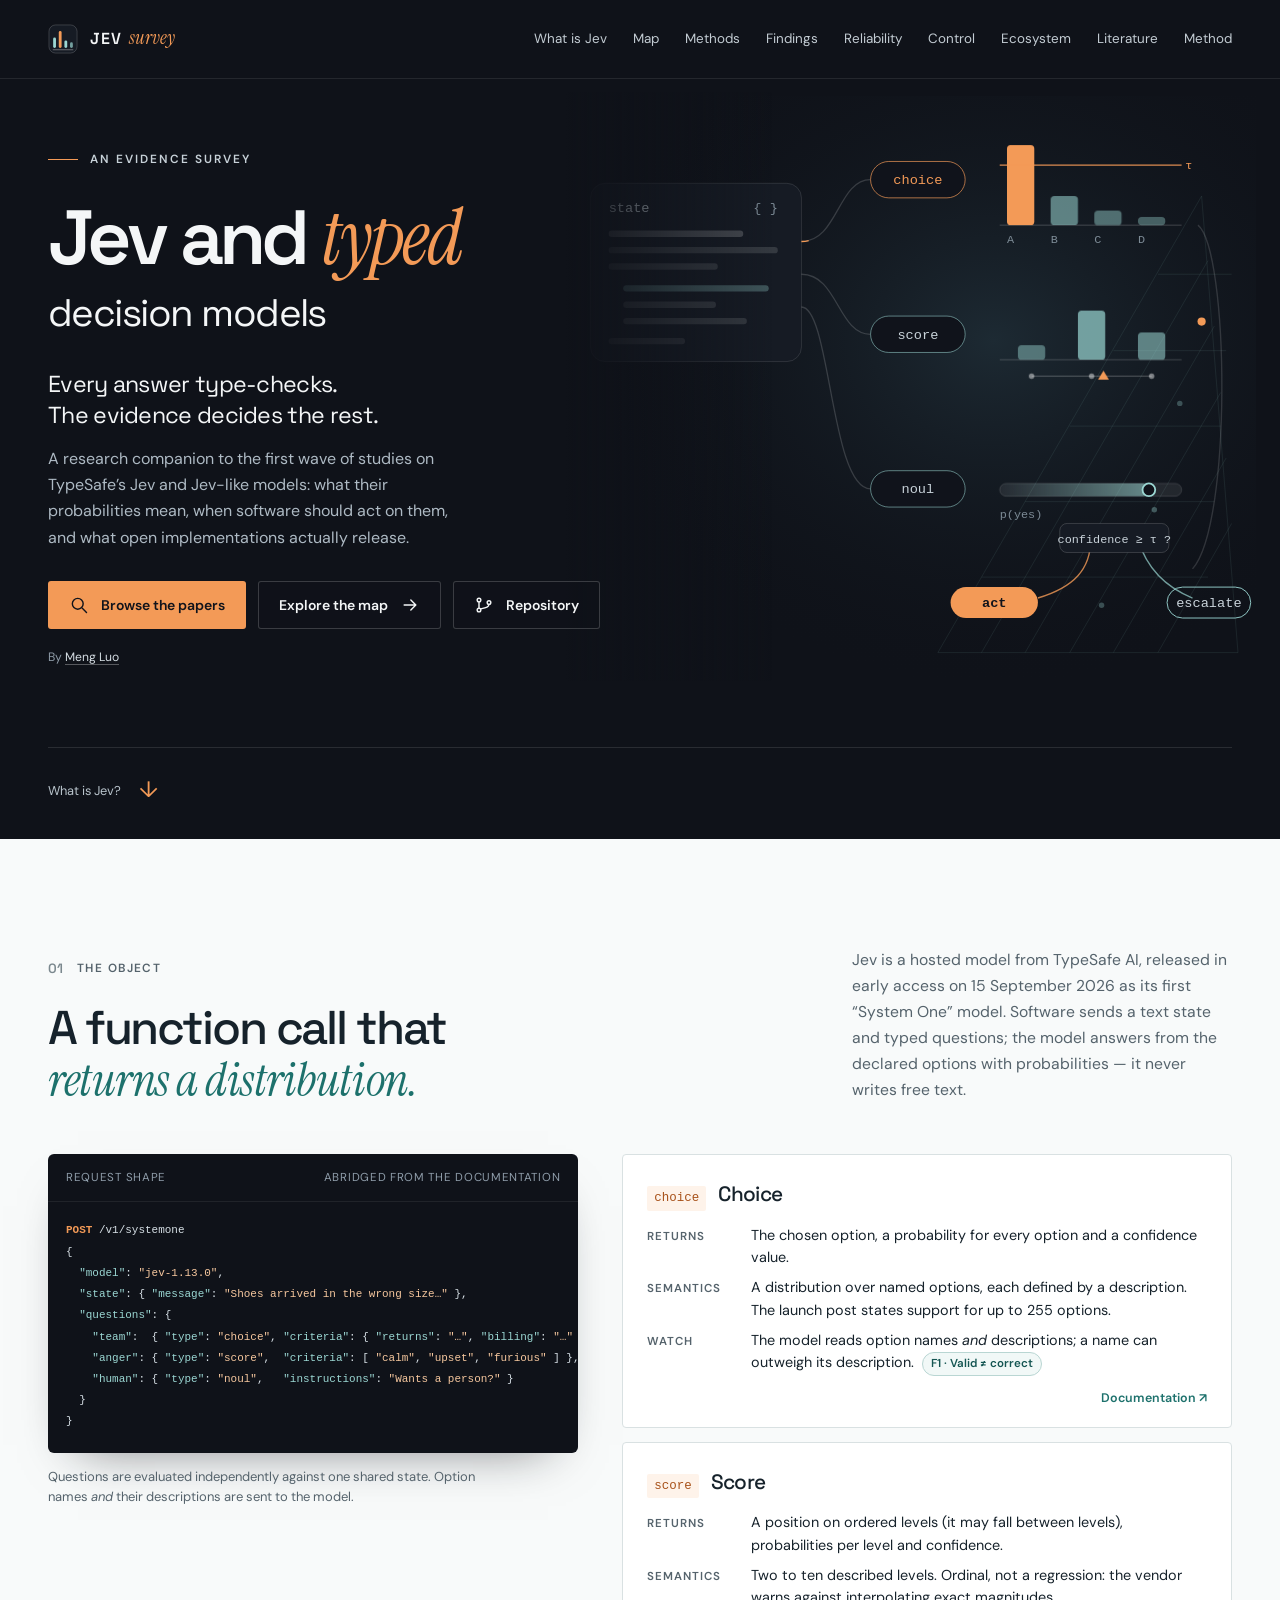
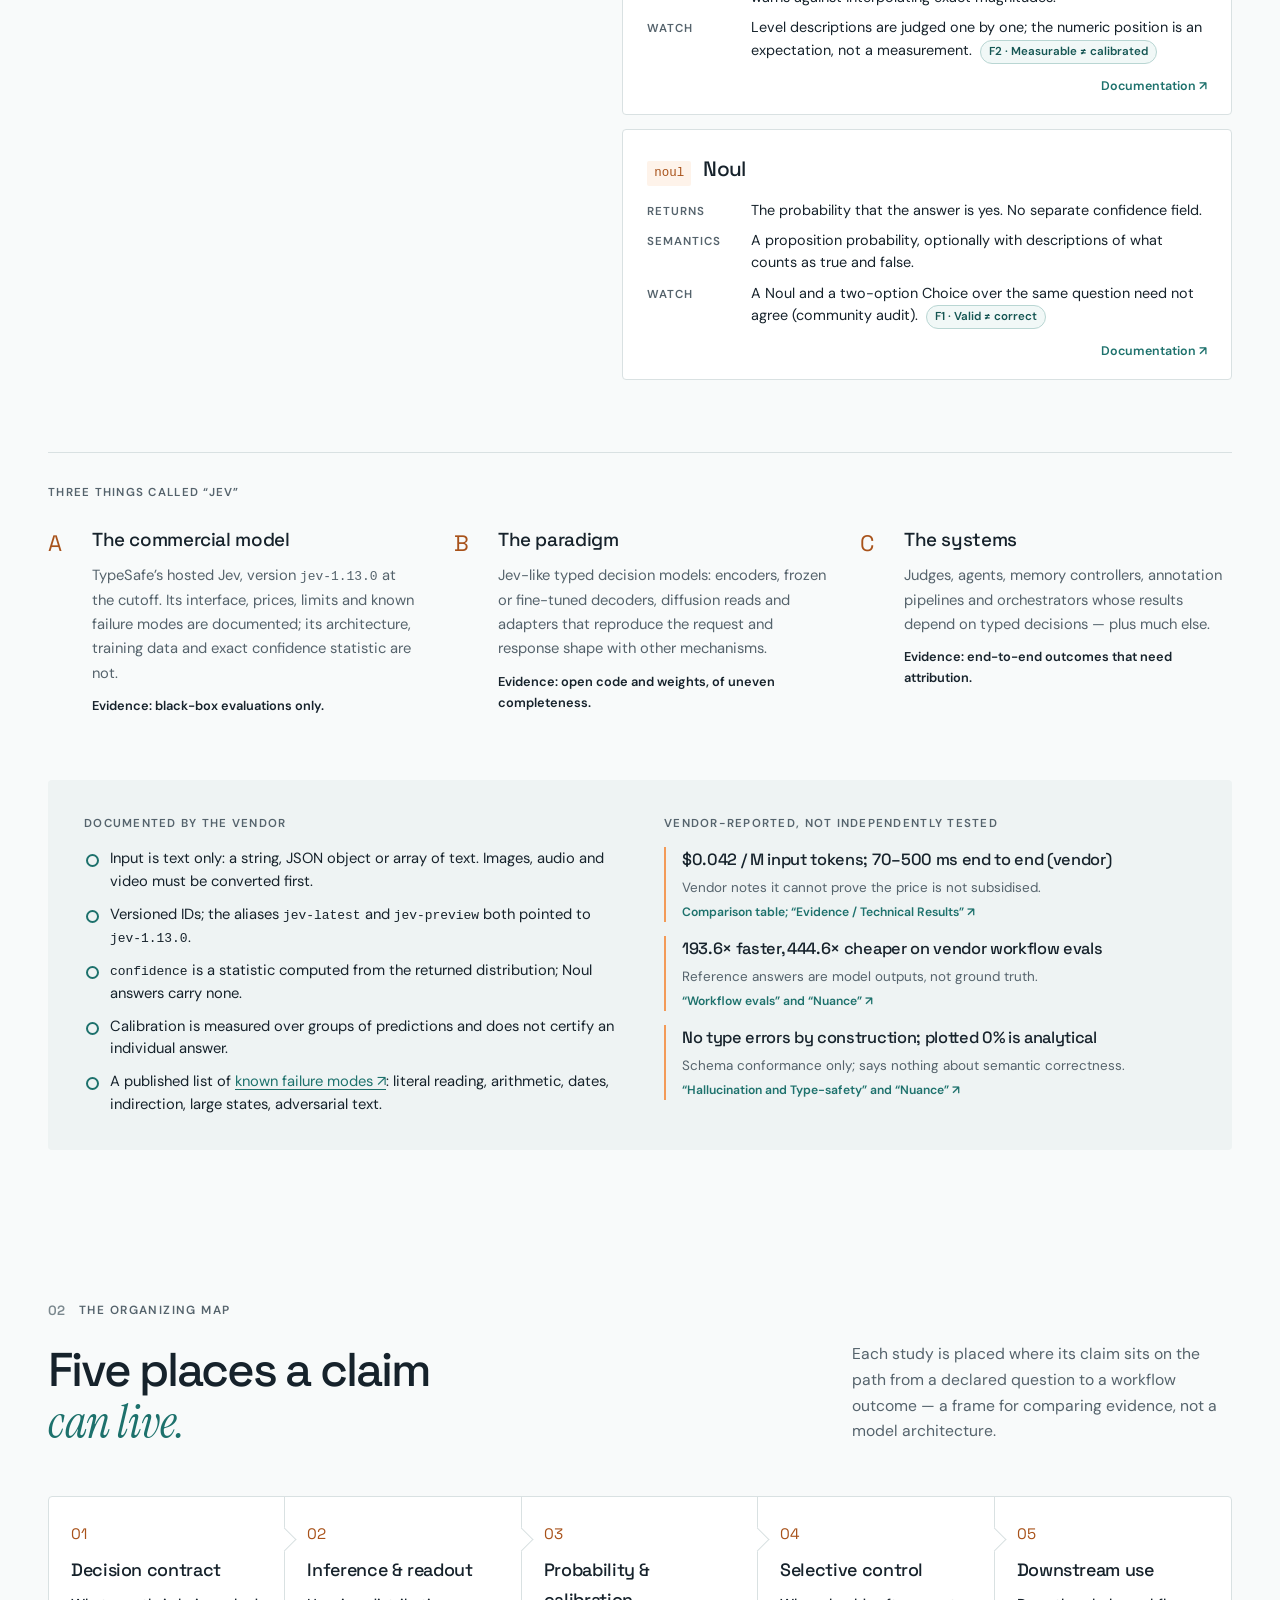
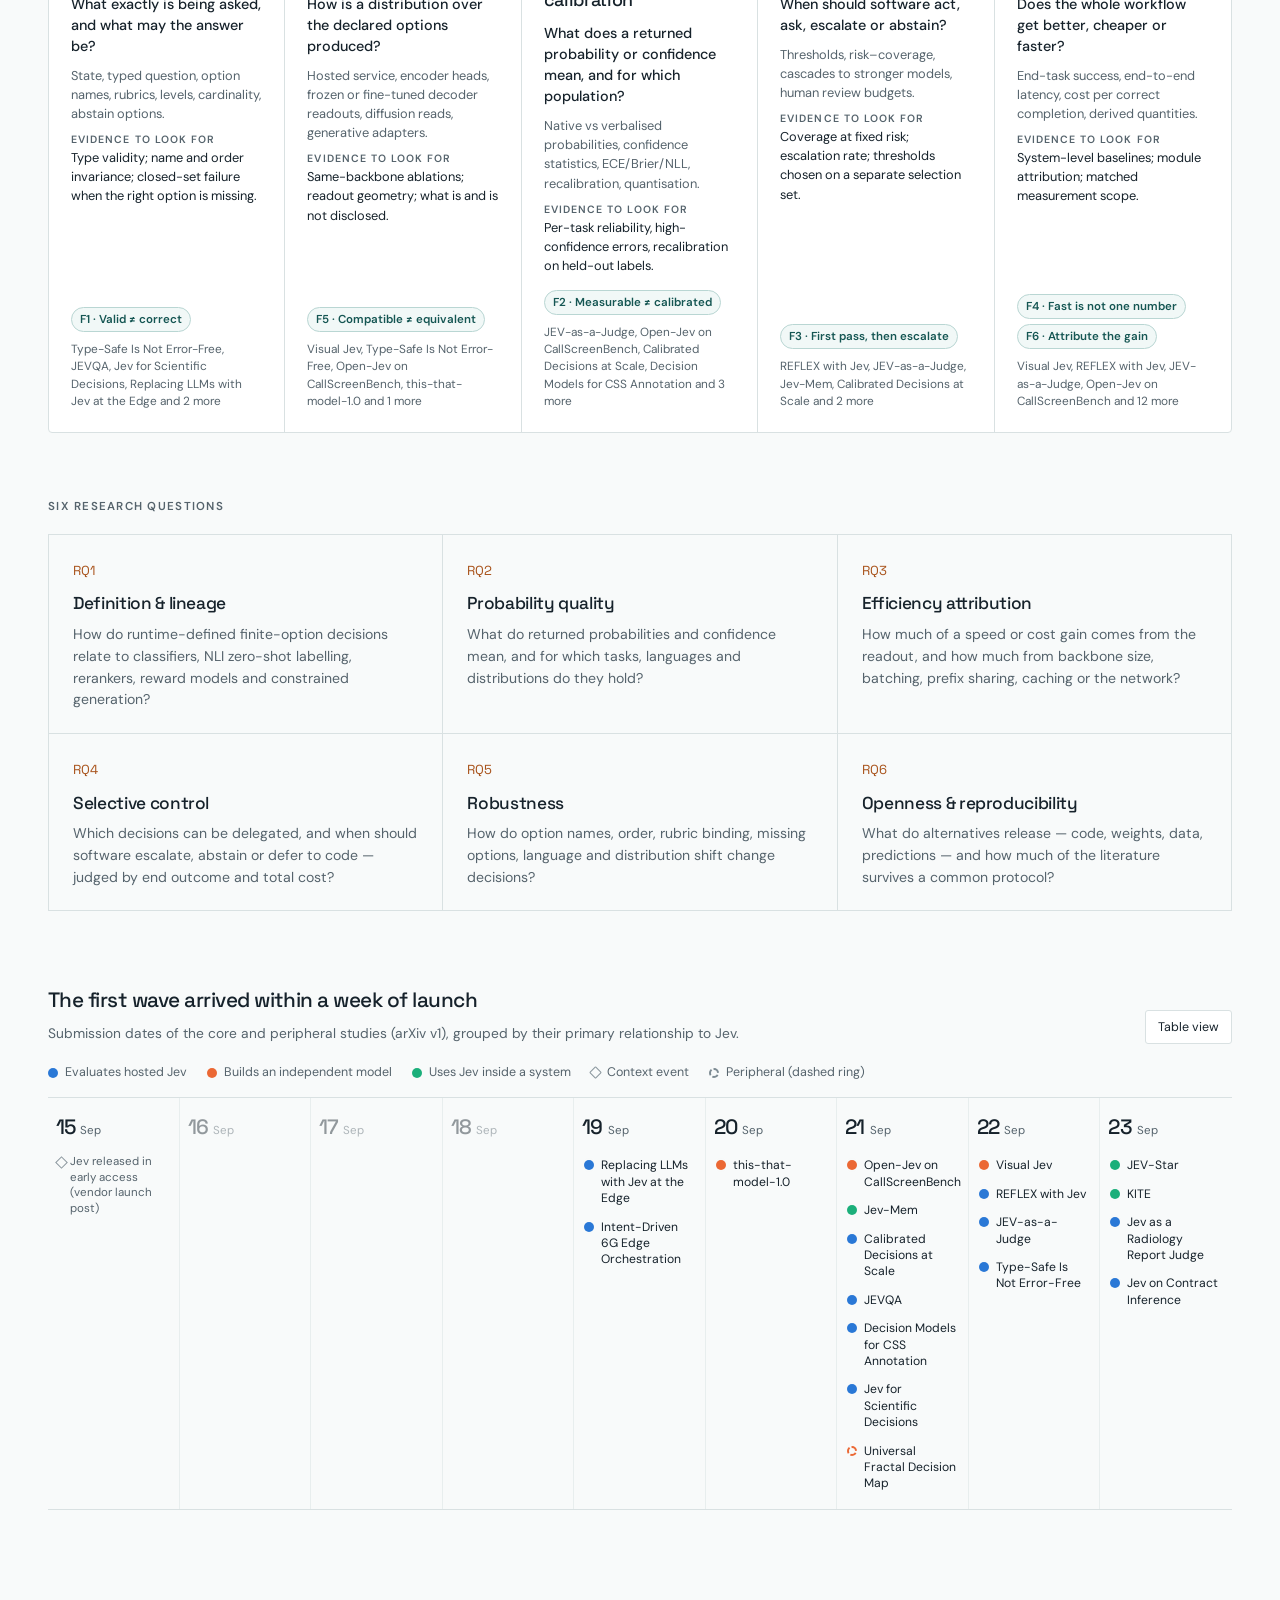
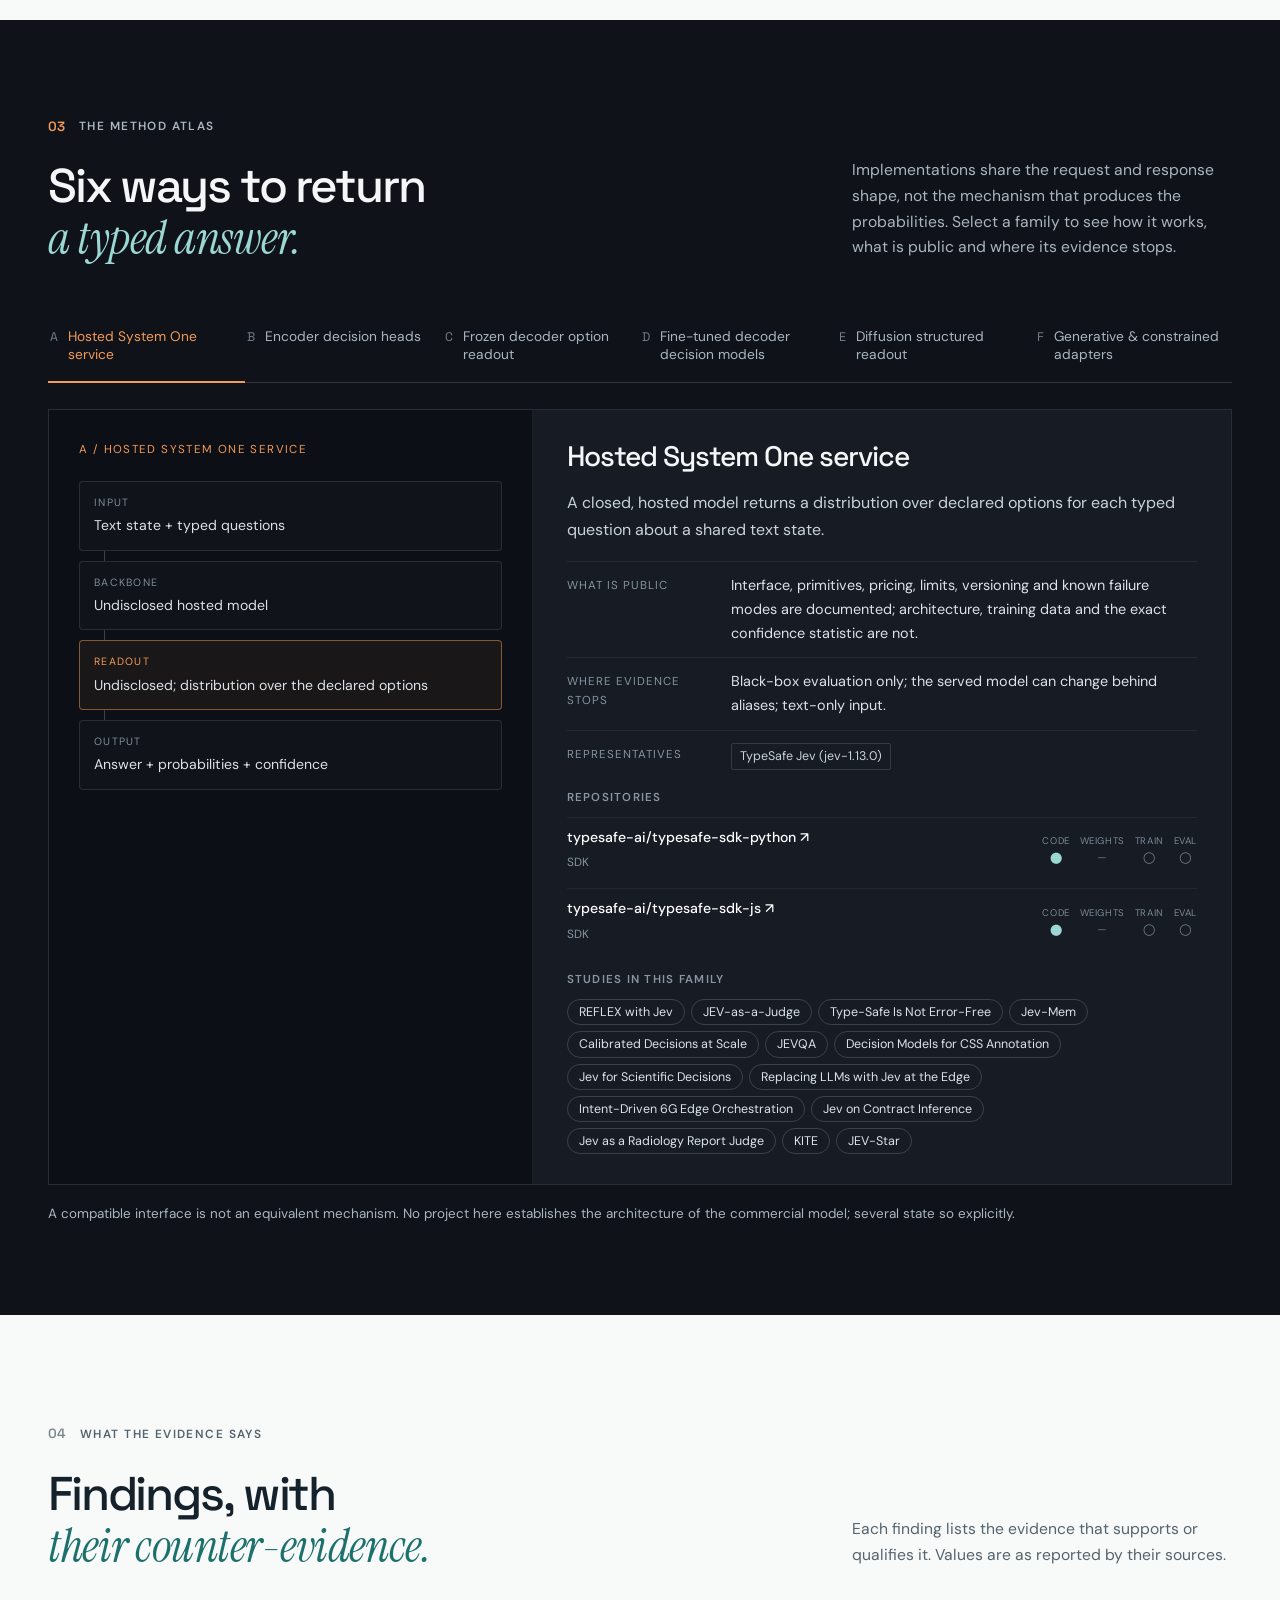
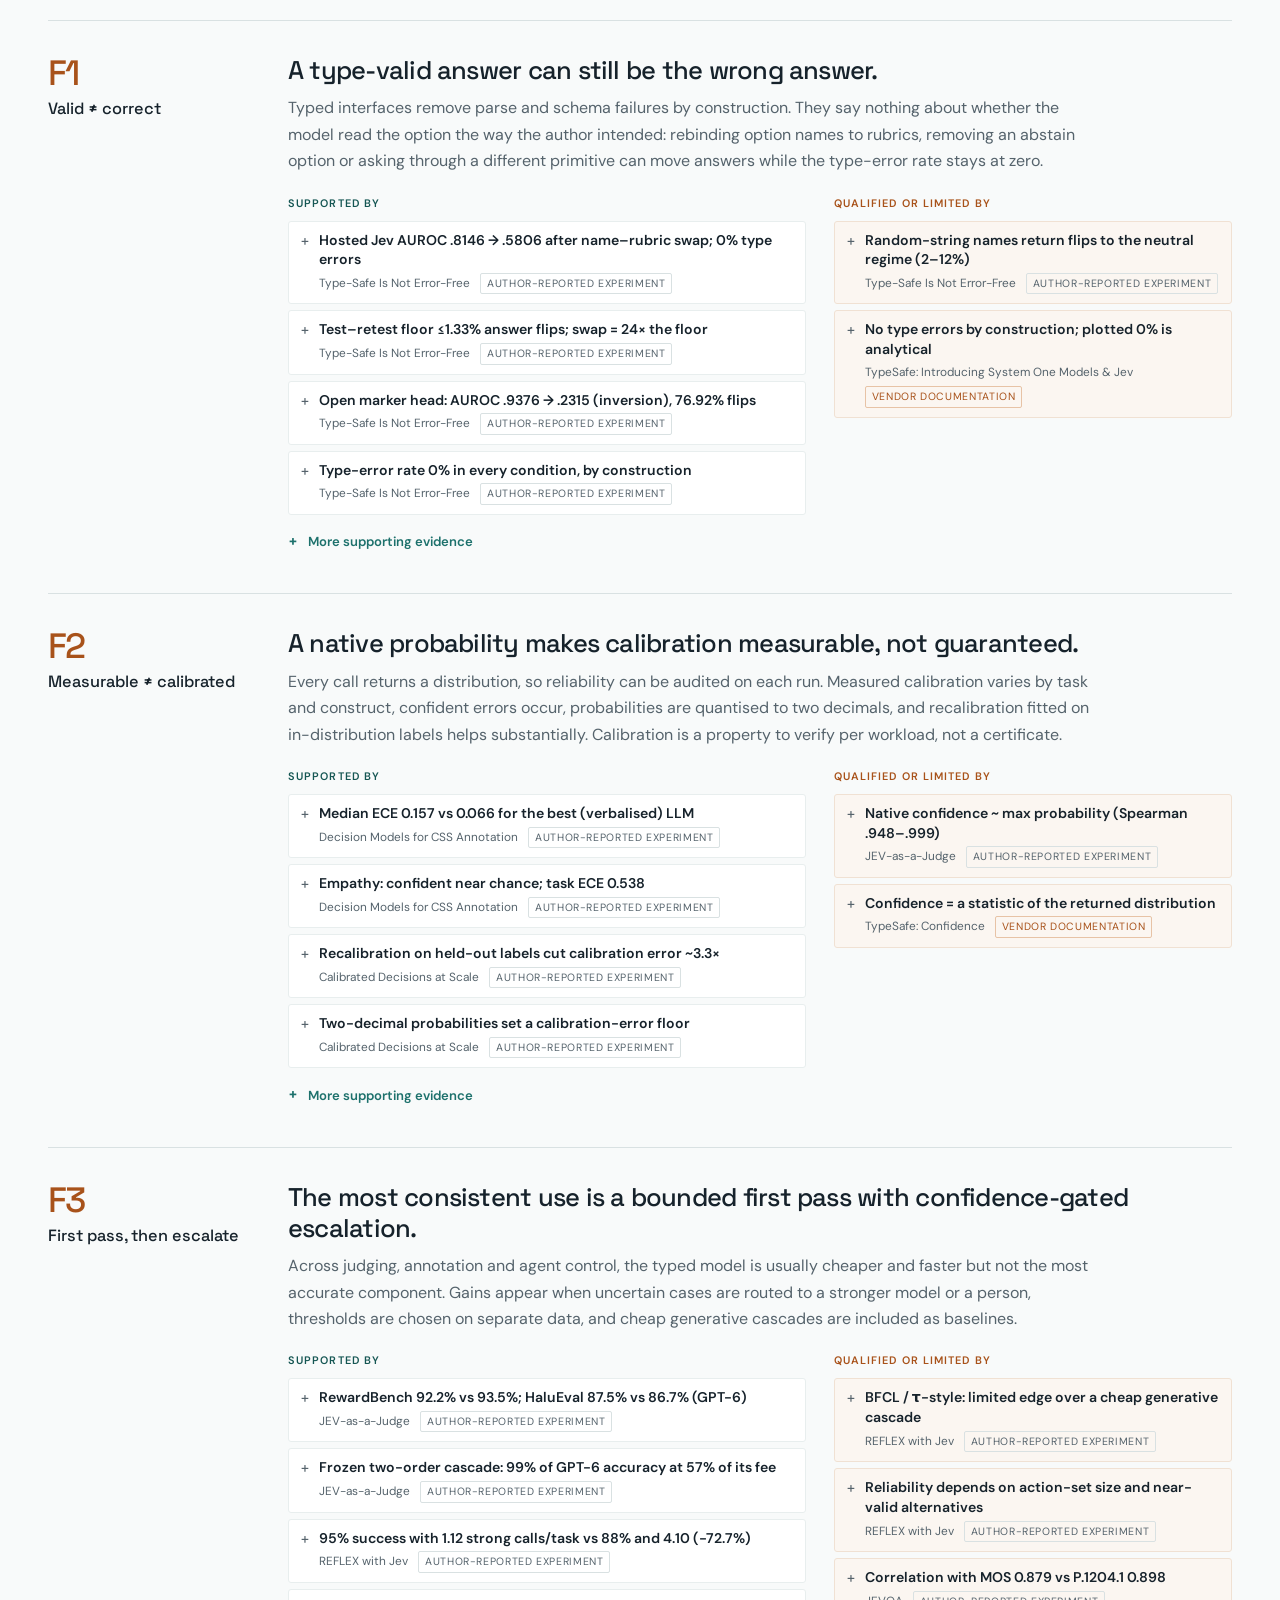
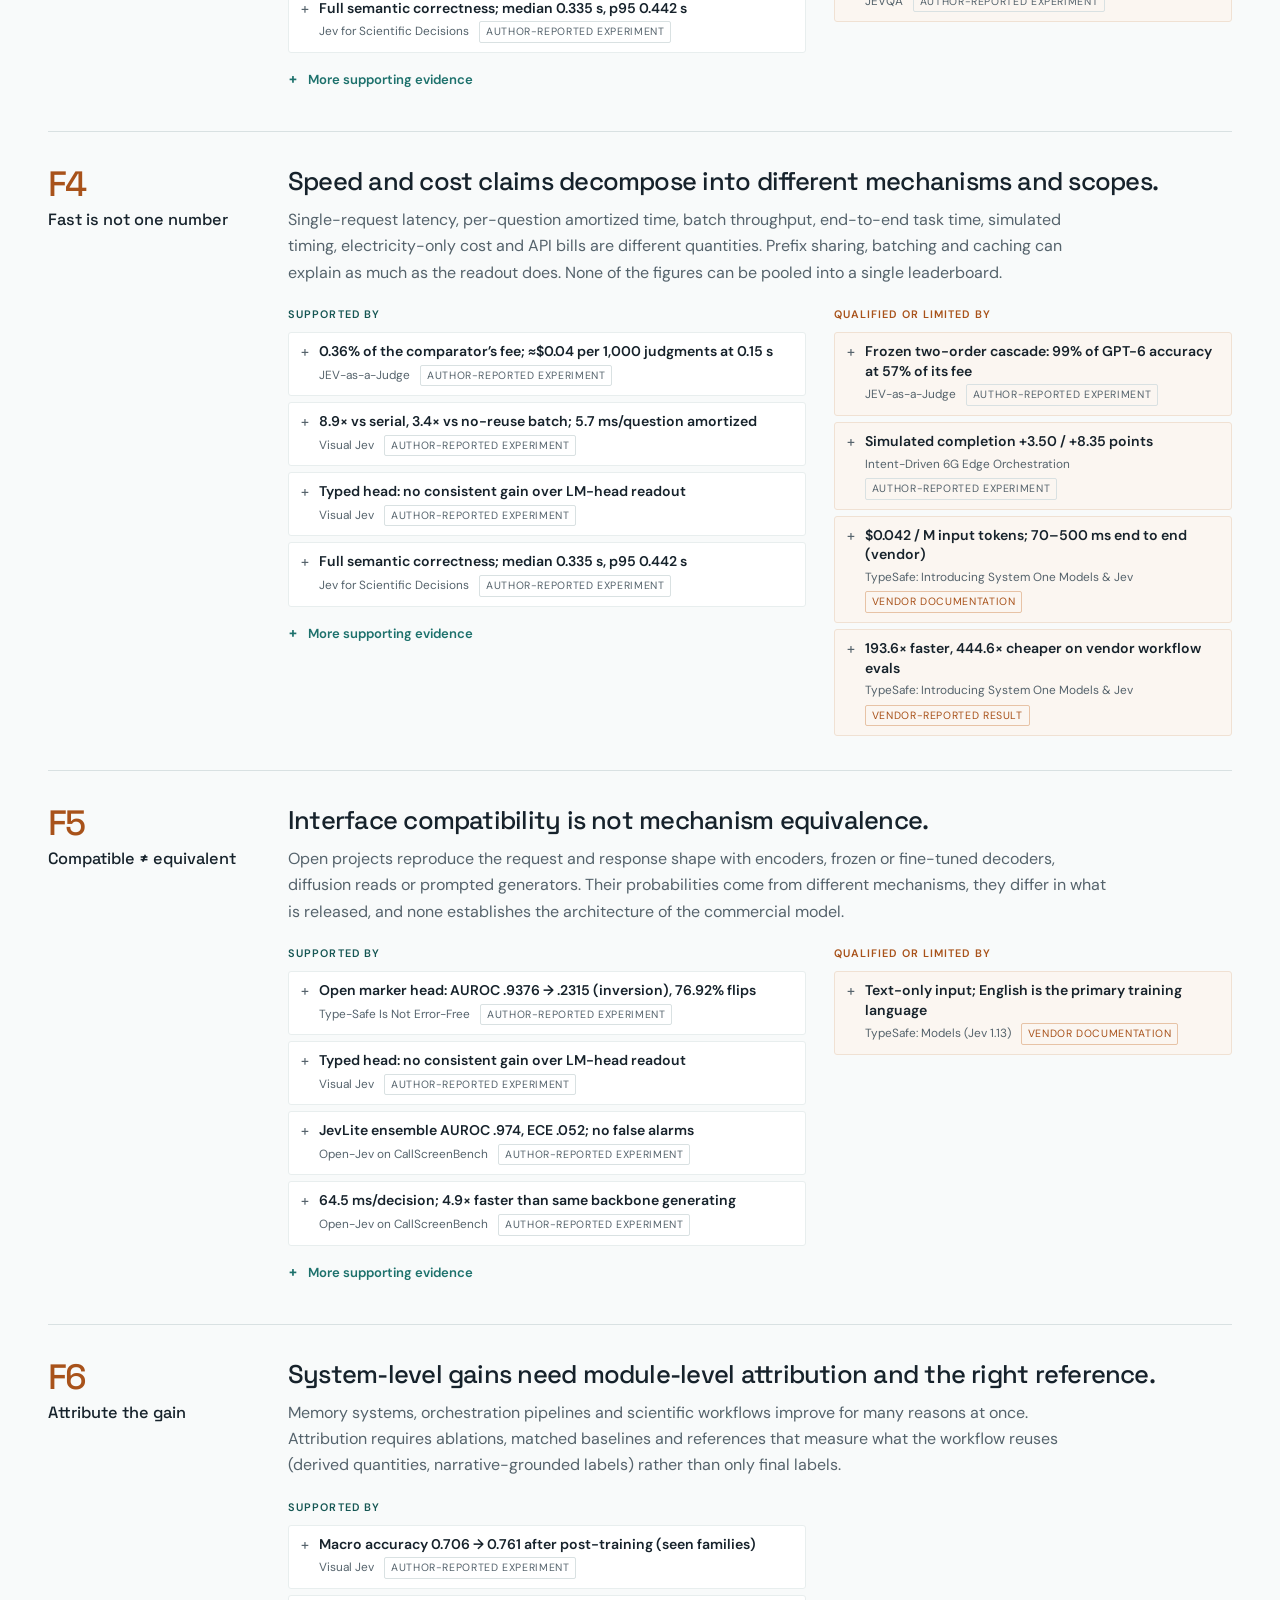
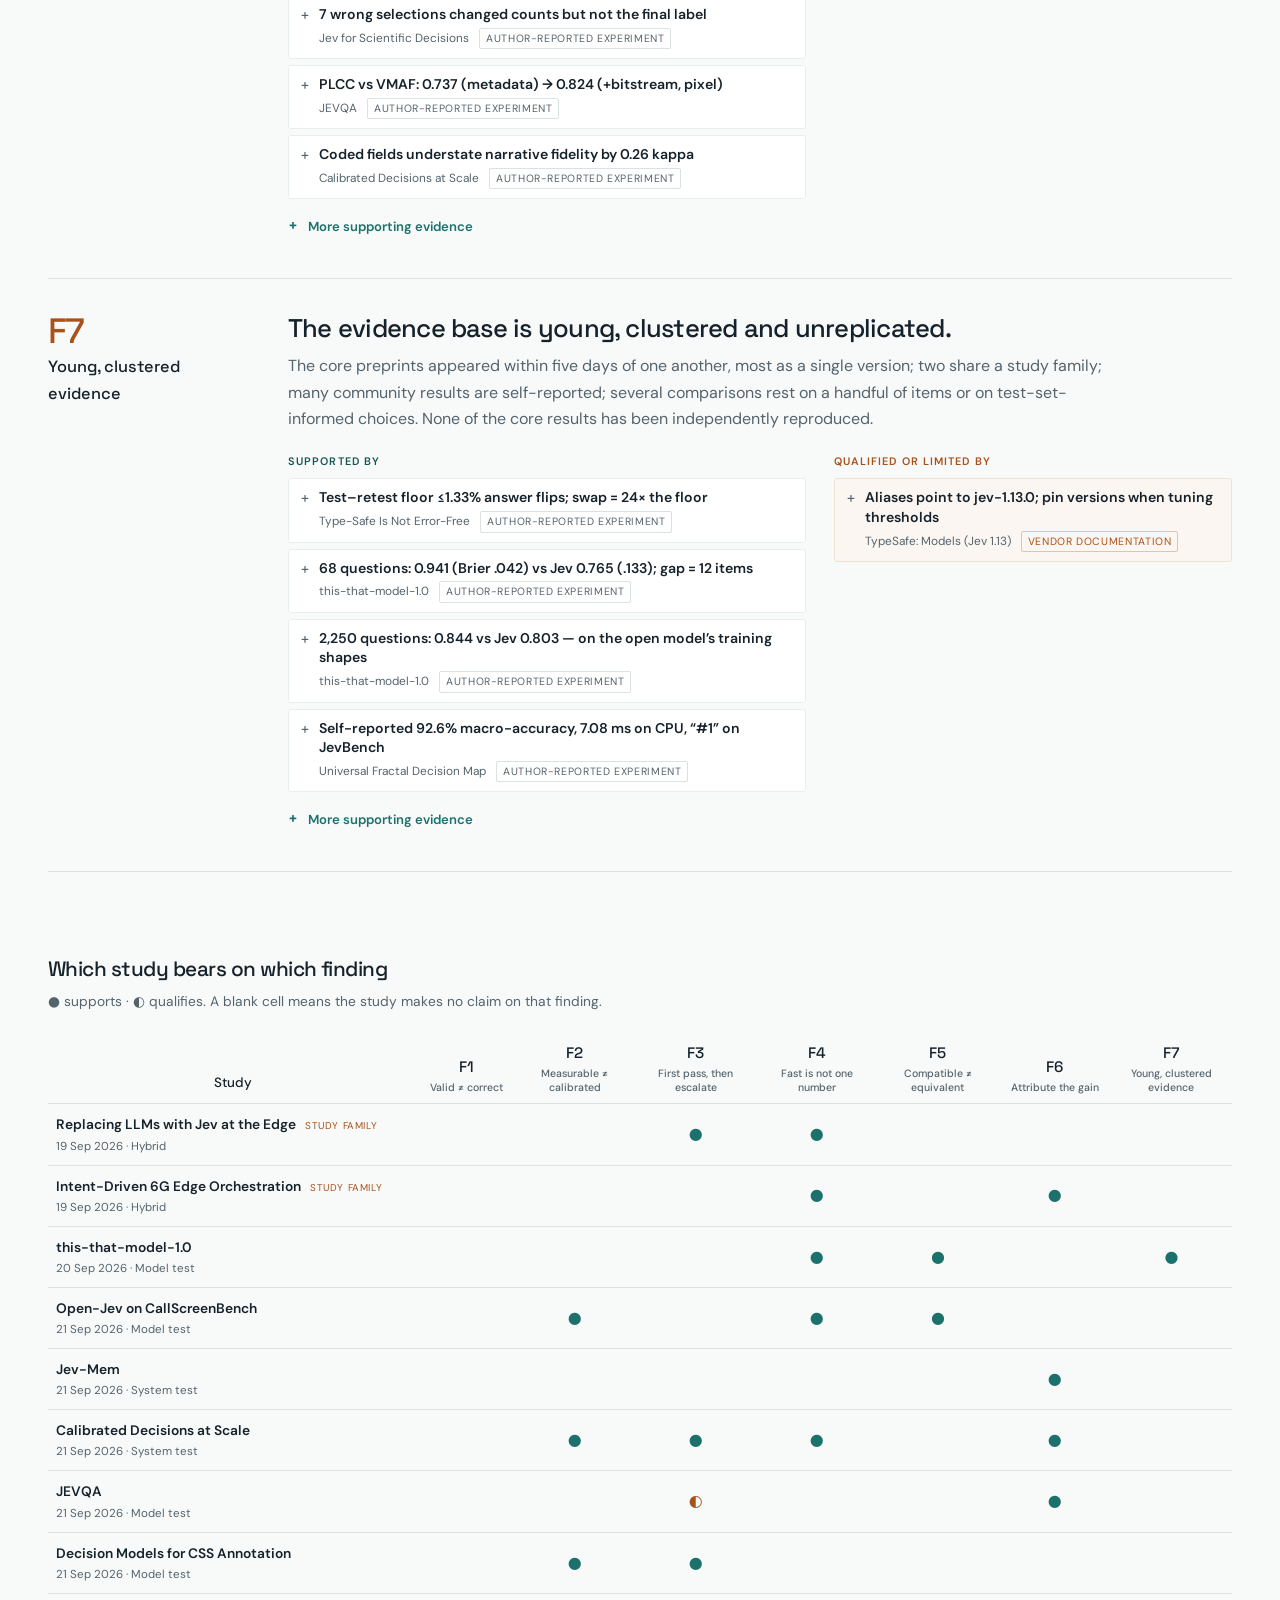
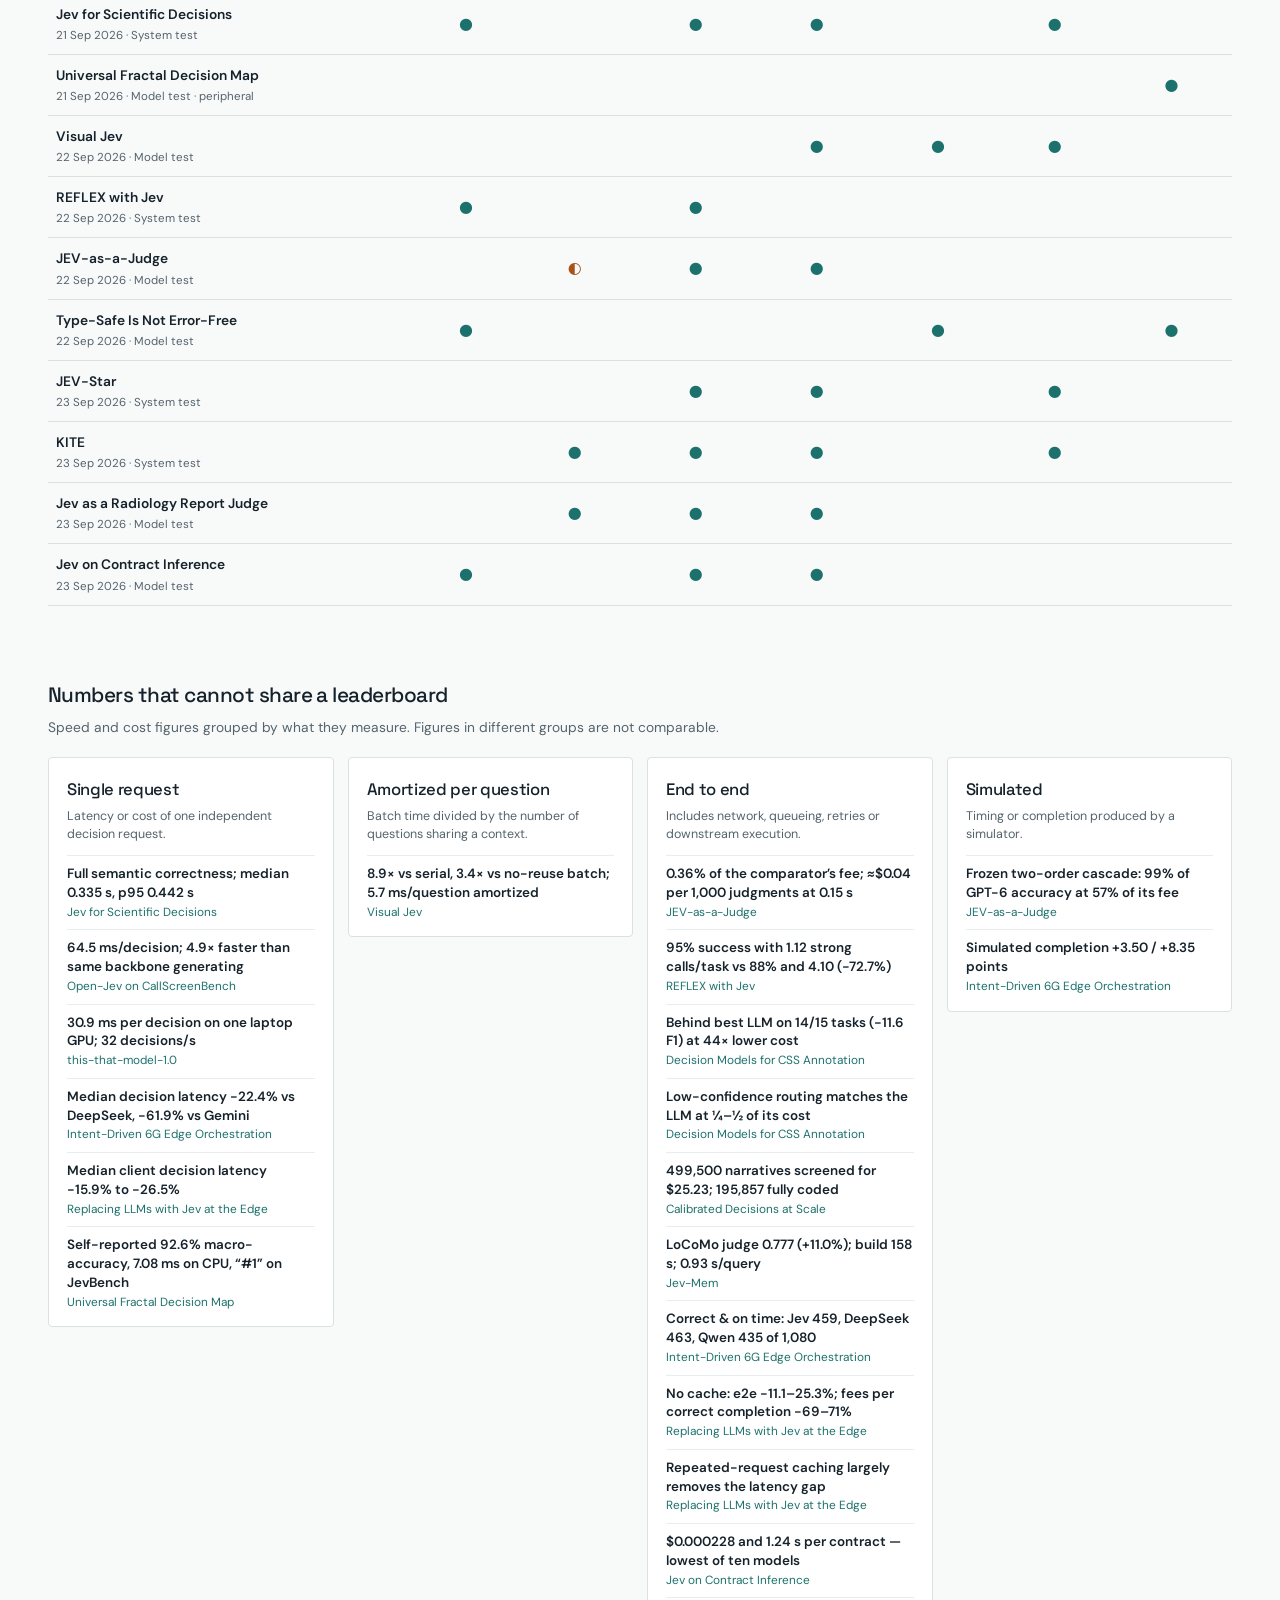
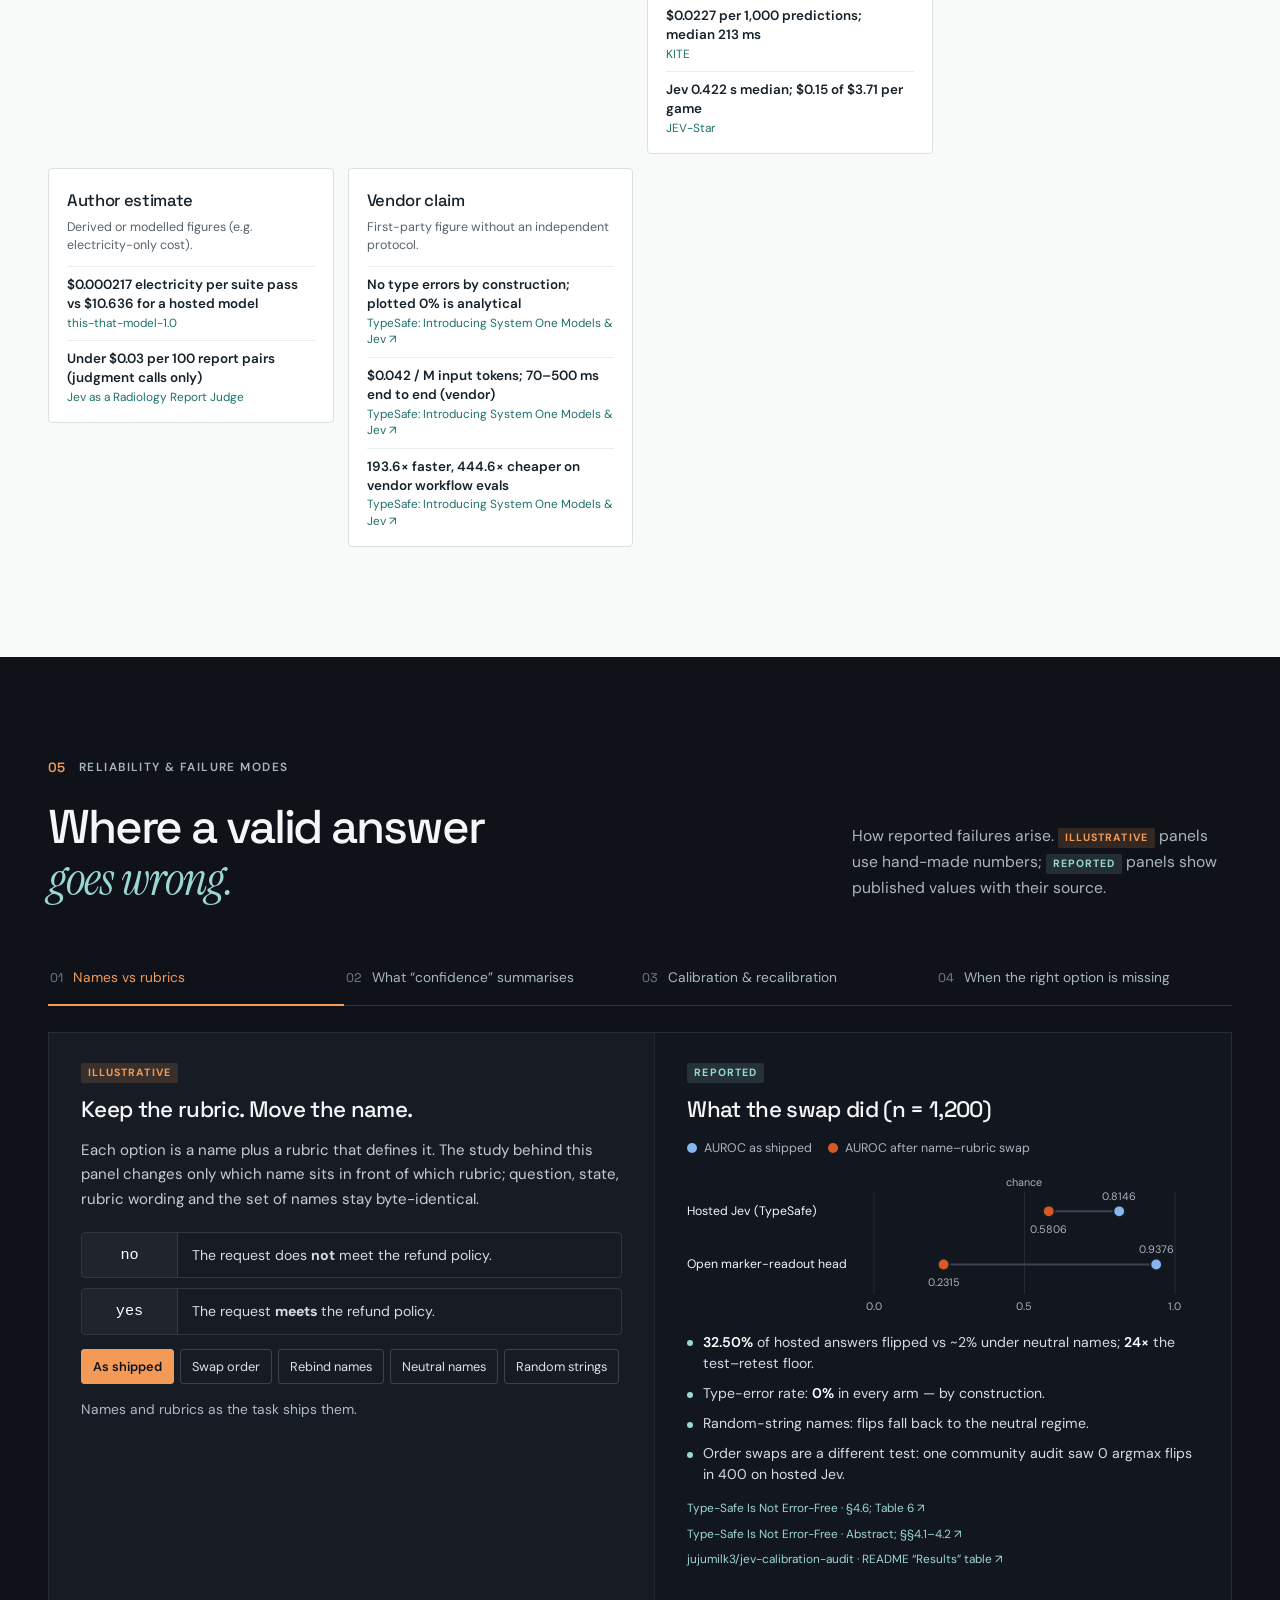
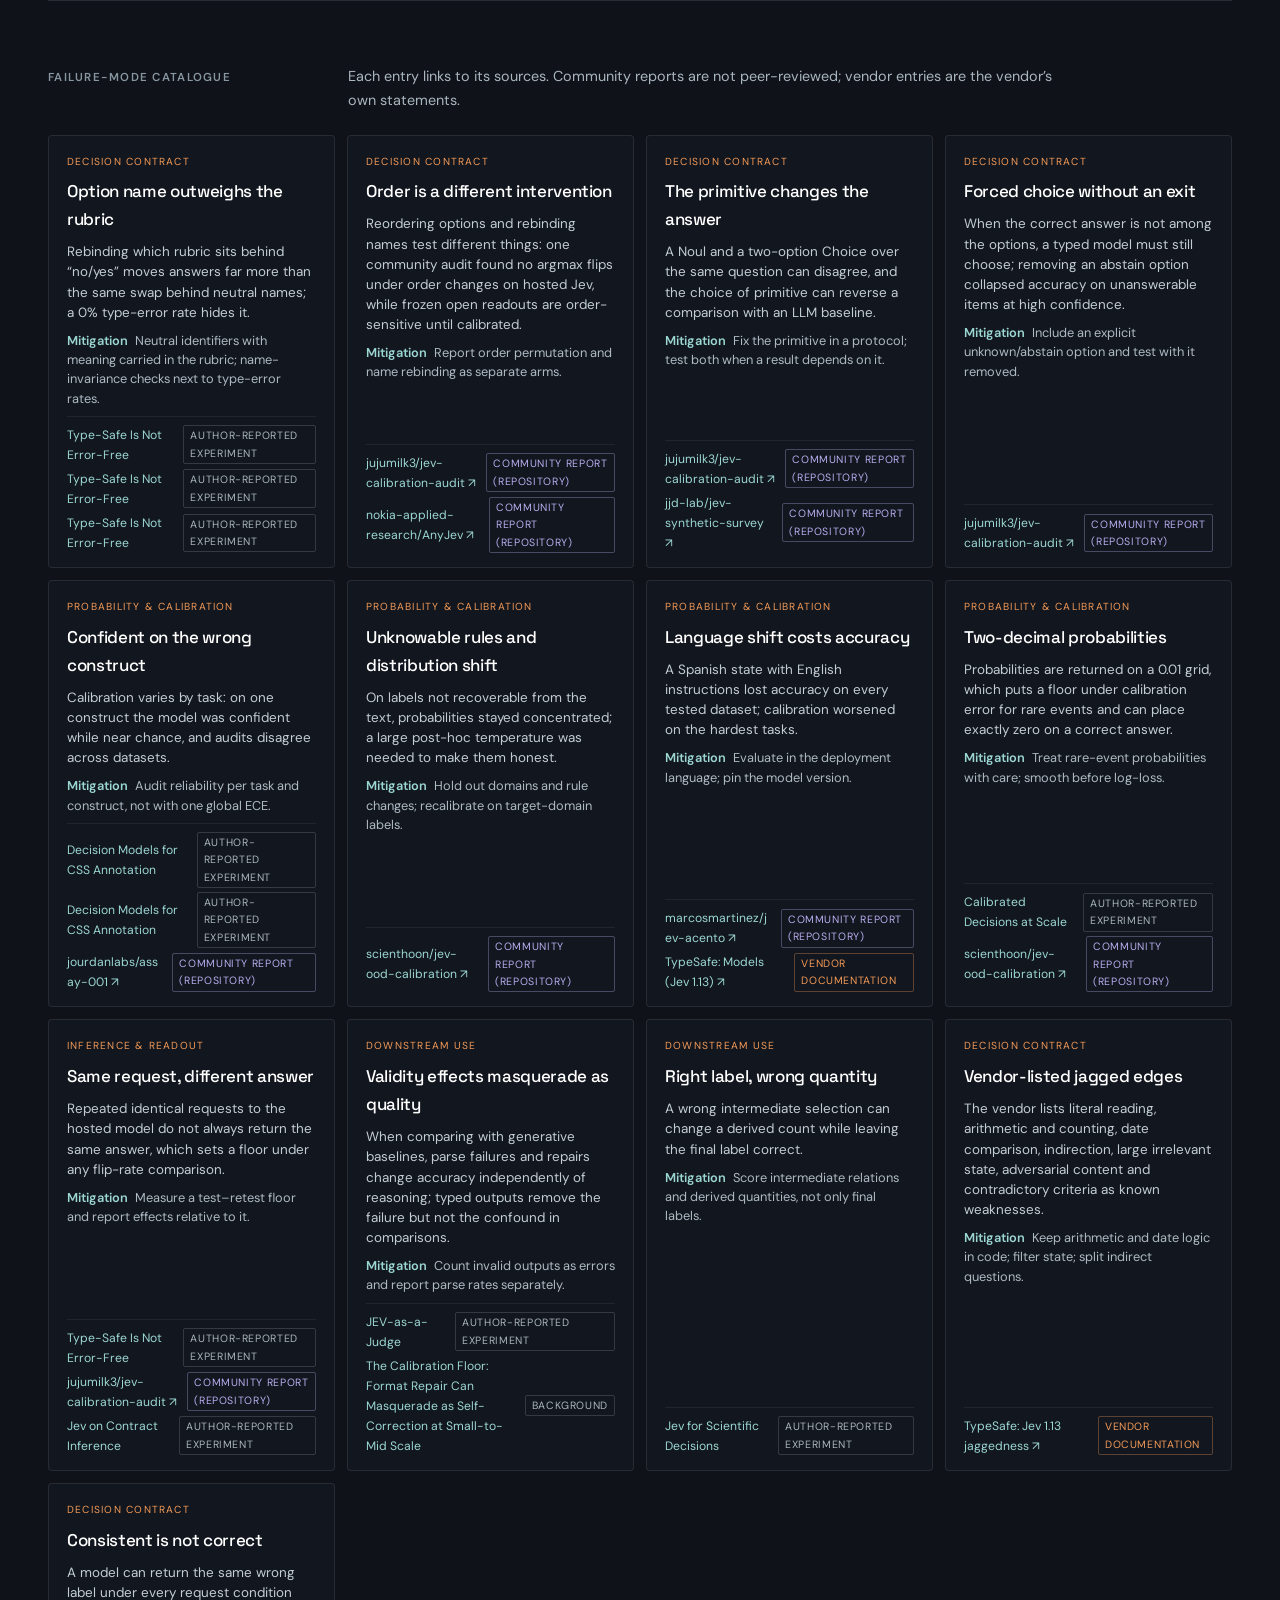
==== commit 07476174: "Add four new core studies from the 24 September arXiv listing (0.2.0) - Jev on legal contract infere" ====
--- a/index.html
+++ b/index.html
@@ -7,11 +7,11 @@
   <title>Jev and Typed Decision Models · An Evidence Survey</title>
   <meta name="description" content="A research companion to Jev and Jev-like typed decision models: what their probabilities mean, when software should act on them, and what open implementations release.">
   <meta name="author" content="Meng Luo">
-  <link rel="canonical" href="https://eurekaleo.github.io/awesome-jev/">
+  <link rel="canonical" href="https://eurekaleo.github.io/awesome-jev-survey/">
   <meta property="og:title" content="Jev and Typed Decision Models">
   <meta property="og:description" content="An evidence survey of calibration, selective control and open implementations.">
   <meta property="og:type" content="website">
-  <meta property="og:image" content="https://eurekaleo.github.io/awesome-jev/assets/og-image.png">
+  <meta property="og:image" content="https://eurekaleo.github.io/awesome-jev-survey/assets/og-image.png">
   <meta name="twitter:card" content="summary_large_image">
   <link rel="icon" href="assets/favicon.svg" type="image/svg+xml">
   <link rel="preconnect" href="https://fonts.googleapis.com">
@@ -169,7 +169,7 @@
           <div class="hero-actions">
             <a class="button button-primary" href="#papers"><svg class="icon"><use href="#i-search"/></svg>Browse the papers</a>
             <a class="button button-ghost" href="#map">Explore the map <svg class="icon"><use href="#i-arrow"/></svg></a>
-            <a class="button button-ghost" href="https://github.com/Eurekaleo/awesome-jev"><svg class="icon"><use href="#i-git"/></svg>Repository</a>
+            <a class="button button-ghost" href="https://github.com/Eurekaleo/awesome-jev-survey"><svg class="icon"><use href="#i-git"/></svg>Repository</a>
           </div>
           <p class="publication-note">By <a href="https://eurekaleo.github.io/" rel="author">Meng Luo</a></p>
         </div>
@@ -257,7 +257,7 @@
         <ol class="stage-flow"><li class="stage" id="stage-contract"><div class="stage-top"><span class="stage-n">01</span></div>
 <h3>Decision contract</h3><p class="stage-q">What exactly is being asked, and what may the answer be?</p><p class="stage-covers">State, typed question, option names, rubrics, levels, cardinality, abstain options.</p>
 <p class="stage-evidence"><span>Evidence to look for</span>Type validity; name and order invariance; closed-set failure when the right option is missing.</p><div class="stage-chips"><a class="finding-chip" href="#finding-F1">F1 · Valid ≠ correct</a></div>
-<p class="stage-studies">Type-Safe Is Not Error-Free, JEVQA, Jev for Scientific Decisions, Replacing LLMs with Jev at the Edge and 1 more</p></li>
+<p class="stage-studies">Type-Safe Is Not Error-Free, JEVQA, Jev for Scientific Decisions, Replacing LLMs with Jev at the Edge and 2 more</p></li>
 <li class="stage" id="stage-readout"><div class="stage-top"><span class="stage-n">02</span></div>
 <h3>Inference &amp; readout</h3><p class="stage-q">How is a distribution over the declared options produced?</p><p class="stage-covers">Hosted service, encoder heads, frozen or fine-tuned decoder readouts, diffusion reads, generative adapters.</p>
 <p class="stage-evidence"><span>Evidence to look for</span>Same-backbone ablations; readout geometry; what is and is not disclosed.</p><div class="stage-chips"><a class="finding-chip" href="#finding-F5">F5 · Compatible ≠ equivalent</a></div>
@@ -265,15 +265,15 @@
 <li class="stage" id="stage-probability"><div class="stage-top"><span class="stage-n">03</span></div>
 <h3>Probability &amp; calibration</h3><p class="stage-q">What does a returned probability or confidence mean, and for which population?</p><p class="stage-covers">Native vs verbalised probabilities, confidence statistics, ECE/Brier/NLL, recalibration, quantisation.</p>
 <p class="stage-evidence"><span>Evidence to look for</span>Per-task reliability, high-confidence errors, recalibration on held-out labels.</p><div class="stage-chips"><a class="finding-chip" href="#finding-F2">F2 · Measurable ≠ calibrated</a></div>
-<p class="stage-studies">JEV-as-a-Judge, Open-Jev on CallScreenBench, Calibrated Decisions at Scale, Decision Models for CSS Annotation and 1 more</p></li>
+<p class="stage-studies">JEV-as-a-Judge, Open-Jev on CallScreenBench, Calibrated Decisions at Scale, Decision Models for CSS Annotation and 3 more</p></li>
 <li class="stage" id="stage-control"><div class="stage-top"><span class="stage-n">04</span></div>
 <h3>Selective control</h3><p class="stage-q">When should software act, ask, escalate or abstain?</p><p class="stage-covers">Thresholds, risk–coverage, cascades to stronger models, human review budgets.</p>
 <p class="stage-evidence"><span>Evidence to look for</span>Coverage at fixed risk; escalation rate; thresholds chosen on a separate selection set.</p><div class="stage-chips"><a class="finding-chip" href="#finding-F3">F3 · First pass, then escalate</a></div>
-<p class="stage-studies">REFLEX with Jev, JEV-as-a-Judge, Jev-Mem, Calibrated Decisions at Scale and 1 more</p></li>
+<p class="stage-studies">REFLEX with Jev, JEV-as-a-Judge, Jev-Mem, Calibrated Decisions at Scale and 2 more</p></li>
 <li class="stage" id="stage-use"><div class="stage-top"><span class="stage-n">05</span></div>
 <h3>Downstream use</h3><p class="stage-q">Does the whole workflow get better, cheaper or faster?</p><p class="stage-covers">End-task success, end-to-end latency, cost per correct completion, derived quantities.</p>
 <p class="stage-evidence"><span>Evidence to look for</span>System-level baselines; module attribution; matched measurement scope.</p><div class="stage-chips"><a class="finding-chip" href="#finding-F4">F4 · Fast is not one number</a><a class="finding-chip" href="#finding-F6">F6 · Attribute the gain</a></div>
-<p class="stage-studies">Visual Jev, REFLEX with Jev, JEV-as-a-Judge, Open-Jev on CallScreenBench and 8 more</p></li></ol>
+<p class="stage-studies">Visual Jev, REFLEX with Jev, JEV-as-a-Judge, Open-Jev on CallScreenBench and 12 more</p></li></ol>
 
         <div class="rq-block">
           <p class="aside-caption">SIX RESEARCH QUESTIONS</p>
@@ -292,7 +292,7 @@
             <div><h3 id="timeline-title">The first wave arrived within a week of launch</h3><p>Submission dates of the core and peripheral studies (arXiv v1), grouped by their primary relationship to Jev.</p></div>
             <button class="table-toggle" type="button" aria-pressed="false" data-table-toggle="timeline">Table view</button>
           </figcaption>
-          <div class="tl-legend"><span class="lg rel-commercial_jev"><i aria-hidden="true"></i>Evaluates hosted Jev</span><span class="lg rel-independent_jev_like"><i aria-hidden="true"></i>Builds an independent model</span><span class="lg rel-downstream_system"><i aria-hidden="true"></i>Uses Jev inside a system</span><span class="lg lg-event"><i aria-hidden="true"></i>Context event</span><span class="lg lg-peri"><i aria-hidden="true"></i>Peripheral (dashed ring)</span></div><div class="timeline" data-chart="timeline"><div class="tl-day"><div class="tl-date"><b>15</b><span>Sep</span></div><ul><li class="tl-event">Jev released in early access (vendor launch post)</li></ul></div><div class="tl-day tl-empty"><div class="tl-date"><b>16</b><span>Sep</span></div><ul></ul></div><div class="tl-day tl-empty"><div class="tl-date"><b>17</b><span>Sep</span></div><ul></ul></div><div class="tl-day tl-empty"><div class="tl-date"><b>18</b><span>Sep</span></div><ul></ul></div><div class="tl-day"><div class="tl-date"><b>19</b><span>Sep</span></div><ul><li class="tl-paper rel-commercial_jev"><button type="button" data-open-paper="arxiv:2609.22753"><span class="tl-dot" aria-hidden="true"></span><span>Replacing LLMs with Jev at the Edge</span></button></li><li class="tl-paper rel-commercial_jev"><button type="button" data-open-paper="arxiv:2609.23136"><span class="tl-dot" aria-hidden="true"></span><span>Intent-Driven 6G Edge Orchestration</span></button></li></ul></div><div class="tl-day"><div class="tl-date"><b>20</b><span>Sep</span></div><ul><li class="tl-paper rel-independent_jev_like"><button type="button" data-open-paper="arxiv:2609.23886"><span class="tl-dot" aria-hidden="true"></span><span>this-that-model-1.0</span></button></li></ul></div><div class="tl-day"><div class="tl-date"><b>21</b><span>Sep</span></div><ul><li class="tl-paper rel-independent_jev_like"><button type="button" data-open-paper="arxiv:2609.23959"><span class="tl-dot" aria-hidden="true"></span><span>Open-Jev on CallScreenBench</span></button></li><li class="tl-paper rel-downstream_system"><button type="button" data-open-paper="arxiv:2609.23986"><span class="tl-dot" aria-hidden="true"></span><span>Jev-Mem</span></button></li><li class="tl-paper rel-commercial_jev"><button type="button" data-open-paper="arxiv:2609.24052"><span class="tl-dot" aria-hidden="true"></span><span>Calibrated Decisions at Scale</span></button></li><li class="tl-paper rel-commercial_jev"><button type="button" data-open-paper="arxiv:2609.24395"><span class="tl-dot" aria-hidden="true"></span><span>JEVQA</span></button></li><li class="tl-paper rel-commercial_jev"><button type="button" data-open-paper="arxiv:2609.24574"><span class="tl-dot" aria-hidden="true"></span><span>Decision Models for CSS Annotation</span></button></li><li class="tl-paper rel-commercial_jev"><button type="button" data-open-paper="arxiv:2609.24965"><span class="tl-dot" aria-hidden="true"></span><span>Jev for Scientific Decisions</span></button></li><li class="tl-paper rel-independent_jev_like tl-peripheral"><button type="button" data-open-paper="arxiv:2609.25498"><span class="tl-dot" aria-hidden="true"></span><span>Universal Fractal Decision Map</span></button></li></ul></div><div class="tl-day"><div class="tl-date"><b>22</b><span>Sep</span></div><ul><li class="tl-paper rel-independent_jev_like"><button type="button" data-open-paper="arxiv:2609.25845"><span class="tl-dot" aria-hidden="true"></span><span>Visual Jev</span></button></li><li class="tl-paper rel-commercial_jev"><button type="button" data-open-paper="arxiv:2609.26532"><span class="tl-dot" aria-hidden="true"></span><span>REFLEX with Jev</span></button></li><li class="tl-paper rel-commercial_jev"><button type="button" data-open-paper="arxiv:2609.26550"><span class="tl-dot" aria-hidden="true"></span><span>JEV-as-a-Judge</span></button></li><li class="tl-paper rel-commercial_jev"><button type="button" data-open-paper="arxiv:2609.26758"><span class="tl-dot" aria-hidden="true"></span><span>Type-Safe Is Not Error-Free</span></button></li></ul></div></div><table class="viz-table" data-table="timeline" hidden><caption class="sr-only">Submission dates of core and peripheral studies</caption><thead><tr><th scope="col">Date (arXiv v1)</th><th scope="col">Title</th><th scope="col">Tier</th><th scope="col">Primary relationship</th></tr></thead><tbody><tr><td>19 Sep 2026</td><td>Replacing Large Language Models with Jev Decision Models for Low-Latency Edge Service Orchestration</td><td>core</td><td>Evaluates hosted Jev</td></tr><tr><td>19 Sep 2026</td><td>Fast Intent-Driven Service Orchestration with Jev for 6G Edge Networks</td><td>core</td><td>Evaluates hosted Jev</td></tr><tr><td>20 Sep 2026</td><td>this-that-model-1.0: A typed decision model that decides in 30 ms, for a millionth of a cent</td><td>core</td><td>Builds an independent model</td></tr><tr><td>21 Sep 2026</td><td>Open-Jev Judgments on CallScreenBench: Calibrated One-Pass Scam Screening with a Small Language Model</td><td>core</td><td>Builds an independent model</td></tr><tr><td>21 Sep 2026</td><td>Jev-Mem: System-One-Controlled Agentic Memory for Efficient AI Agents</td><td>core</td><td>Uses Jev inside a system</td></tr><tr><td>21 Sep 2026</td><td>Calibrated Decisions at Scale: Converting Police Crash Narratives into Probabilistic Crash Variables with a System One Model (Jev)</td><td>core</td><td>Evaluates hosted Jev</td></tr><tr><td>21 Sep 2026</td><td>JEVQA - Video Quality from Metadata, Bitstream, and Pixel Features with a General-Purpose Decision Model</td><td>core</td><td>Evaluates hosted Jev</td></tr><tr><td>21 Sep 2026</td><td>Evaluating Decision Models for Text Annotation in Computational Social Science</td><td>core</td><td>Evaluates hosted Jev</td></tr><tr><td>21 Sep 2026</td><td>Jev for Scientific Decisions: Evaluating Semantic Choices and Their Consequences</td><td>core</td><td>Evaluates hosted Jev</td></tr><tr><td>21 Sep 2026</td><td>Universal Fractal Natural Language Decision Map: Real-Time Edge Triage Across Heterogeneous Domains</td><td>peripheral</td><td>Builds an independent model</td></tr><tr><td>22 Sep 2026</td><td>Visual Jev: Accurate and Efficient Decisions from Shared Visual Context</td><td>core</td><td>Builds an independent model</td></tr><tr><td>22 Sep 2026</td><td>REFLEX with Jev for Efficient Selective Control in LLM Agents</td><td>core</td><td>Evaluates hosted Jev</td></tr><tr><td>22 Sep 2026</td><td>JEV-as-a-Judge: Accept When Confident, Escalate When Unsure</td><td>core</td><td>Evaluates hosted Jev</td></tr><tr><td>22 Sep 2026</td><td>Type-Safe Is Not Error-Free: A Constrained Decision Head Follows the Option Name, Not the Rubric Bound to It</td><td>core</td><td>Evaluates hosted Jev</td></tr></tbody></table>
+          <div class="tl-legend"><span class="lg rel-commercial_jev"><i aria-hidden="true"></i>Evaluates hosted Jev</span><span class="lg rel-independent_jev_like"><i aria-hidden="true"></i>Builds an independent model</span><span class="lg rel-downstream_system"><i aria-hidden="true"></i>Uses Jev inside a system</span><span class="lg lg-event"><i aria-hidden="true"></i>Context event</span><span class="lg lg-peri"><i aria-hidden="true"></i>Peripheral (dashed ring)</span></div><div class="timeline" data-chart="timeline"><div class="tl-day"><div class="tl-date"><b>15</b><span>Sep</span></div><ul><li class="tl-event">Jev released in early access (vendor launch post)</li></ul></div><div class="tl-day tl-empty"><div class="tl-date"><b>16</b><span>Sep</span></div><ul></ul></div><div class="tl-day tl-empty"><div class="tl-date"><b>17</b><span>Sep</span></div><ul></ul></div><div class="tl-day tl-empty"><div class="tl-date"><b>18</b><span>Sep</span></div><ul></ul></div><div class="tl-day"><div class="tl-date"><b>19</b><span>Sep</span></div><ul><li class="tl-paper rel-commercial_jev"><button type="button" data-open-paper="arxiv:2609.22753"><span class="tl-dot" aria-hidden="true"></span><span>Replacing LLMs with Jev at the Edge</span></button></li><li class="tl-paper rel-commercial_jev"><button type="button" data-open-paper="arxiv:2609.23136"><span class="tl-dot" aria-hidden="true"></span><span>Intent-Driven 6G Edge Orchestration</span></button></li></ul></div><div class="tl-day"><div class="tl-date"><b>20</b><span>Sep</span></div><ul><li class="tl-paper rel-independent_jev_like"><button type="button" data-open-paper="arxiv:2609.23886"><span class="tl-dot" aria-hidden="true"></span><span>this-that-model-1.0</span></button></li></ul></div><div class="tl-day"><div class="tl-date"><b>21</b><span>Sep</span></div><ul><li class="tl-paper rel-independent_jev_like"><button type="button" data-open-paper="arxiv:2609.23959"><span class="tl-dot" aria-hidden="true"></span><span>Open-Jev on CallScreenBench</span></button></li><li class="tl-paper rel-downstream_system"><button type="button" data-open-paper="arxiv:2609.23986"><span class="tl-dot" aria-hidden="true"></span><span>Jev-Mem</span></button></li><li class="tl-paper rel-commercial_jev"><button type="button" data-open-paper="arxiv:2609.24052"><span class="tl-dot" aria-hidden="true"></span><span>Calibrated Decisions at Scale</span></button></li><li class="tl-paper rel-commercial_jev"><button type="button" data-open-paper="arxiv:2609.24395"><span class="tl-dot" aria-hidden="true"></span><span>JEVQA</span></button></li><li class="tl-paper rel-commercial_jev"><button type="button" data-open-paper="arxiv:2609.24574"><span class="tl-dot" aria-hidden="true"></span><span>Decision Models for CSS Annotation</span></button></li><li class="tl-paper rel-commercial_jev"><button type="button" data-open-paper="arxiv:2609.24965"><span class="tl-dot" aria-hidden="true"></span><span>Jev for Scientific Decisions</span></button></li><li class="tl-paper rel-independent_jev_like tl-peripheral"><button type="button" data-open-paper="arxiv:2609.25498"><span class="tl-dot" aria-hidden="true"></span><span>Universal Fractal Decision Map</span></button></li></ul></div><div class="tl-day"><div class="tl-date"><b>22</b><span>Sep</span></div><ul><li class="tl-paper rel-independent_jev_like"><button type="button" data-open-paper="arxiv:2609.25845"><span class="tl-dot" aria-hidden="true"></span><span>Visual Jev</span></button></li><li class="tl-paper rel-commercial_jev"><button type="button" data-open-paper="arxiv:2609.26532"><span class="tl-dot" aria-hidden="true"></span><span>REFLEX with Jev</span></button></li><li class="tl-paper rel-commercial_jev"><button type="button" data-open-paper="arxiv:2609.26550"><span class="tl-dot" aria-hidden="true"></span><span>JEV-as-a-Judge</span></button></li><li class="tl-paper rel-commercial_jev"><button type="button" data-open-paper="arxiv:2609.26758"><span class="tl-dot" aria-hidden="true"></span><span>Type-Safe Is Not Error-Free</span></button></li></ul></div><div class="tl-day"><div class="tl-date"><b>23</b><span>Sep</span></div><ul><li class="tl-paper rel-downstream_system"><button type="button" data-open-paper="arxiv:2609.27331"><span class="tl-dot" aria-hidden="true"></span><span>JEV-Star</span></button></li><li class="tl-paper rel-downstream_system"><button type="button" data-open-paper="arxiv:2609.27535"><span class="tl-dot" aria-hidden="true"></span><span>KITE</span></button></li><li class="tl-paper rel-commercial_jev"><button type="button" data-open-paper="arxiv:2609.27607"><span class="tl-dot" aria-hidden="true"></span><span>Jev as a Radiology Report Judge</span></button></li><li class="tl-paper rel-commercial_jev"><button type="button" data-open-paper="arxiv:2609.27678"><span class="tl-dot" aria-hidden="true"></span><span>Jev on Contract Inference</span></button></li></ul></div></div><table class="viz-table" data-table="timeline" hidden><caption class="sr-only">Submission dates of core and peripheral studies</caption><thead><tr><th scope="col">Date (arXiv v1)</th><th scope="col">Title</th><th scope="col">Tier</th><th scope="col">Primary relationship</th></tr></thead><tbody><tr><td>19 Sep 2026</td><td>Replacing Large Language Models with Jev Decision Models for Low-Latency Edge Service Orchestration</td><td>core</td><td>Evaluates hosted Jev</td></tr><tr><td>19 Sep 2026</td><td>Fast Intent-Driven Service Orchestration with Jev for 6G Edge Networks</td><td>core</td><td>Evaluates hosted Jev</td></tr><tr><td>20 Sep 2026</td><td>this-that-model-1.0: A typed decision model that decides in 30 ms, for a millionth of a cent</td><td>core</td><td>Builds an independent model</td></tr><tr><td>21 Sep 2026</td><td>Open-Jev Judgments on CallScreenBench: Calibrated One-Pass Scam Screening with a Small Language Model</td><td>core</td><td>Builds an independent model</td></tr><tr><td>21 Sep 2026</td><td>Jev-Mem: System-One-Controlled Agentic Memory for Efficient AI Agents</td><td>core</td><td>Uses Jev inside a system</td></tr><tr><td>21 Sep 2026</td><td>Calibrated Decisions at Scale: Converting Police Crash Narratives into Probabilistic Crash Variables with a System One Model (Jev)</td><td>core</td><td>Evaluates hosted Jev</td></tr><tr><td>21 Sep 2026</td><td>JEVQA - Video Quality from Metadata, Bitstream, and Pixel Features with a General-Purpose Decision Model</td><td>core</td><td>Evaluates hosted Jev</td></tr><tr><td>21 Sep 2026</td><td>Evaluating Decision Models for Text Annotation in Computational Social Science</td><td>core</td><td>Evaluates hosted Jev</td></tr><tr><td>21 Sep 2026</td><td>Jev for Scientific Decisions: Evaluating Semantic Choices and Their Consequences</td><td>core</td><td>Evaluates hosted Jev</td></tr><tr><td>21 Sep 2026</td><td>Universal Fractal Natural Language Decision Map: Real-Time Edge Triage Across Heterogeneous Domains</td><td>peripheral</td><td>Builds an independent model</td></tr><tr><td>22 Sep 2026</td><td>Visual Jev: Accurate and Efficient Decisions from Shared Visual Context</td><td>core</td><td>Builds an independent model</td></tr><tr><td>22 Sep 2026</td><td>REFLEX with Jev for Efficient Selective Control in LLM Agents</td><td>core</td><td>Evaluates hosted Jev</td></tr><tr><td>22 Sep 2026</td><td>JEV-as-a-Judge: Accept When Confident, Escalate When Unsure</td><td>core</td><td>Evaluates hosted Jev</td></tr><tr><td>22 Sep 2026</td><td>Type-Safe Is Not Error-Free: A Constrained Decision Head Follows the Option Name, Not the Rubric Bound to It</td><td>core</td><td>Evaluates hosted Jev</td></tr><tr><td>23 Sep 2026</td><td>JEV-Star: Fast, Low-Cost StarCraft II Control with Language-Model Planning</td><td>core</td><td>Uses Jev inside a system</td></tr><tr><td>23 Sep 2026</td><td>KITE: Scaling Jev Population Experiments with Sparse Flagship Calibration</td><td>core</td><td>Uses Jev inside a system</td></tr><tr><td>23 Sep 2026</td><td>Can Jev Judge Radiology Reports? Evaluating a System One Model for Clinical Factuality</td><td>core</td><td>Evaluates hosted Jev</td></tr><tr><td>23 Sep 2026</td><td>Same Scores, Different Decisions: Evaluating JEV and Language Models for Legal Document Understanding</td><td>core</td><td>Evaluates hosted Jev</td></tr></tbody></table>
         </figure>
       </div>
     </section>
@@ -311,7 +311,7 @@
 <dl class="atlas-facts"><div><dt>What is public</dt><dd>Interface, primitives, pricing, limits, versioning and known failure modes are documented; architecture, training data and the exact confidence statistic are not.</dd></div><div><dt>Where evidence stops</dt><dd>Black-box evaluation only; the served model can change behind aliases; text-only input.</dd></div>
 <div><dt>Representatives</dt><dd><ul class="reps"><li>TypeSafe Jev (jev-1.13.0)</li></ul></dd></div></dl>
 <div class="atlas-repos"><span class="aside-caption">REPOSITORIES</span><ul><li><a href="https://github.com/typesafe-ai/typesafe-sdk-python" target="_blank" rel="noopener noreferrer">typesafe-ai/typesafe-sdk-python ↗</a><span class="repo-meta">SDK</span><span class="mini-avs"><span class="mini-av"><em>code</em><span class="av av-yes" role="img" aria-label="Available" title="Available">●</span></span><span class="mini-av"><em>weights</em><span class="av av-na" role="img" aria-label="Not applicable" title="Not applicable">–</span></span><span class="mini-av"><em>train</em><span class="av av-no" role="img" aria-label="Not located" title="Not located">○</span></span><span class="mini-av"><em>eval</em><span class="av av-no" role="img" aria-label="Not located" title="Not located">○</span></span></span></li><li><a href="https://github.com/typesafe-ai/typesafe-sdk-js" target="_blank" rel="noopener noreferrer">typesafe-ai/typesafe-sdk-js ↗</a><span class="repo-meta">SDK</span><span class="mini-avs"><span class="mini-av"><em>code</em><span class="av av-yes" role="img" aria-label="Available" title="Available">●</span></span><span class="mini-av"><em>weights</em><span class="av av-na" role="img" aria-label="Not applicable" title="Not applicable">–</span></span><span class="mini-av"><em>train</em><span class="av av-no" role="img" aria-label="Not located" title="Not located">○</span></span><span class="mini-av"><em>eval</em><span class="av av-no" role="img" aria-label="Not located" title="Not located">○</span></span></span></li></ul></div>
-<div class="atlas-papers"><span class="aside-caption">STUDIES IN THIS FAMILY</span><div><button type="button" class="paper-chip" data-open-paper="arxiv:2609.26532">REFLEX with Jev</button><button type="button" class="paper-chip" data-open-paper="arxiv:2609.26550">JEV-as-a-Judge</button><button type="button" class="paper-chip" data-open-paper="arxiv:2609.26758">Type-Safe Is Not Error-Free</button><button type="button" class="paper-chip" data-open-paper="arxiv:2609.23986">Jev-Mem</button><button type="button" class="paper-chip" data-open-paper="arxiv:2609.24052">Calibrated Decisions at Scale</button><button type="button" class="paper-chip" data-open-paper="arxiv:2609.24395">JEVQA</button><button type="button" class="paper-chip" data-open-paper="arxiv:2609.24574">Decision Models for CSS Annotation</button><button type="button" class="paper-chip" data-open-paper="arxiv:2609.24965">Jev for Scientific Decisions</button><button type="button" class="paper-chip" data-open-paper="arxiv:2609.22753">Replacing LLMs with Jev at the Edge</button><button type="button" class="paper-chip" data-open-paper="arxiv:2609.23136">Intent-Driven 6G Edge Orchestration</button></div></div></div></article><article class="atlas-panel" role="tabpanel" id="atlas-encoder_head" aria-labelledby="atlas-tab-encoder_head" data-panel="encoder_head">
+<div class="atlas-papers"><span class="aside-caption">STUDIES IN THIS FAMILY</span><div><button type="button" class="paper-chip" data-open-paper="arxiv:2609.26532">REFLEX with Jev</button><button type="button" class="paper-chip" data-open-paper="arxiv:2609.26550">JEV-as-a-Judge</button><button type="button" class="paper-chip" data-open-paper="arxiv:2609.26758">Type-Safe Is Not Error-Free</button><button type="button" class="paper-chip" data-open-paper="arxiv:2609.23986">Jev-Mem</button><button type="button" class="paper-chip" data-open-paper="arxiv:2609.24052">Calibrated Decisions at Scale</button><button type="button" class="paper-chip" data-open-paper="arxiv:2609.24395">JEVQA</button><button type="button" class="paper-chip" data-open-paper="arxiv:2609.24574">Decision Models for CSS Annotation</button><button type="button" class="paper-chip" data-open-paper="arxiv:2609.24965">Jev for Scientific Decisions</button><button type="button" class="paper-chip" data-open-paper="arxiv:2609.22753">Replacing LLMs with Jev at the Edge</button><button type="button" class="paper-chip" data-open-paper="arxiv:2609.23136">Intent-Driven 6G Edge Orchestration</button><button type="button" class="paper-chip" data-open-paper="arxiv:2609.27678">Jev on Contract Inference</button><button type="button" class="paper-chip" data-open-paper="arxiv:2609.27607">Jev as a Radiology Report Judge</button><button type="button" class="paper-chip" data-open-paper="arxiv:2609.27535">KITE</button><button type="button" class="paper-chip" data-open-paper="arxiv:2609.27331">JEV-Star</button></div></div></div></article><article class="atlas-panel" role="tabpanel" id="atlas-encoder_head" aria-labelledby="atlas-tab-encoder_head" data-panel="encoder_head">
 <div class="atlas-visual"><p class="atlas-kicker">B / ENCODER DECISION HEADS</p><ol class="mech"><li class=""><span>Input</span>State ⊕ question ⊕ options</li><li class=""><span>Backbone</span>Bidirectional encoder (ModernBERT, mmBERT)</li><li class="mech-key"><span>Readout</span>Per-option score → softmax over the legal set</li><li class=""><span>Output</span>Distribution over options</li></ol>
 </div>
 <div class="atlas-copy"><h3>Encoder decision heads</h3><p class="atlas-principle">A bidirectional encoder reads state, question and options together; a head scores each option and a softmax is taken over the legal set.</p>
@@ -360,19 +360,19 @@
         </div>
         <div class="finding-list"><article class="finding" id="finding-F1"><div class="finding-side"><span class="finding-n">F1</span><span class="finding-short">Valid ≠ correct</span></div>
 <div class="finding-main"><h3>A type-valid answer can still be the wrong answer.</h3><p class="finding-body">Typed interfaces remove parse and schema failures by construction. They say nothing about whether the model read the option the way the author intended: rebinding option names to rubrics, removing an abstain option or asking through a different primitive can move answers while the type-error rate stays at zero.</p>
-<div class="finding-evidence"><div><p class="claims-label">Supported by</p><ul class="claims"><li class="claim claim-supports"><details><summary><span class="claim-head">Hosted Jev AUROC .8146 → .5806 after name–rubric swap; 0% type errors</span><span class="claim-src">Type-Safe Is Not Error-Free<span class="et et-author_reported_experiment">Author-reported experiment</span></span></summary><div class="claim-body"><p>Swapping the rubrics behind the option names no/yes changed 32.50% of the hosted model’s answers (neutral names: 2.08% and 1.67%), lowered balanced accuracy from .7127 to .5163 and AUROC from .8146 to .5806.</p><p class="claim-lim"><b>Limits</b> Hosted model is non-deterministic; observed at one point in time. Contrast 30.42 pts, 95% CI [27.58, 33.33].</p><p class="claim-loc"><a class="src" href="#paper-2609.26758" data-open-paper="arxiv:2609.26758">Type-Safe Is Not Error-Free</a> · §4.6; Table 6</p></div></details></li><li class="claim claim-supports"><details><summary><span class="claim-head">Test–retest floor ≤1.33% answer flips; swap = 24× the floor</span><span class="claim-src">Type-Safe Is Not Error-Free<span class="et et-author_reported_experiment">Author-reported experiment</span></span></summary><div class="claim-body"><p>Asking the aligned arm twice (300 items × 2 name pairs), the hosted model changed at most 1.33% of answers; the name swap produced 24× that test–retest floor, and at most 36.33% of probabilities repeated bit-for-bit.</p><p class="claim-lim"><b>Limits</b> Floor measured on a subset (300 items).</p><p class="claim-loc"><a class="src" href="#paper-2609.26758" data-open-paper="arxiv:2609.26758">Type-Safe Is Not Error-Free</a> · §4.6</p></div></details></li><li class="claim claim-supports"><details><summary><span class="claim-head">Open marker head: AUROC .9376 → .2315 (inversion), 76.92% flips</span><span class="claim-src">Type-Safe Is Not Error-Free<span class="et et-author_reported_experiment">Author-reported experiment</span></span></summary><div class="claim-body"><p>In an open ModernBERT-large marker-readout head, the same swap changed 76.92% of answers against 6.50% behind 0/1 (difference-in-differences 70.42 pts) and inverted AUROC from .9376 to .2315.</p><p class="claim-lim"><b>Limits</b> This result is for an open checkpoint and must not be attributed to hosted Jev. A mean-pooling span head flips 4.1× less often.</p><p class="claim-loc"><a class="src" href="#paper-2609.26758" data-open-paper="arxiv:2609.26758">Type-Safe Is Not Error-Free</a> · Abstract; §§4.1–4.2</p></div></details></li><li class="claim claim-supports"><details><summary><span class="claim-head">Type-error rate 0% in every condition, by construction</span><span class="claim-src">Type-Safe Is Not Error-Free<span class="et et-author_reported_experiment">Author-reported experiment</span></span></summary><div class="claim-body"><p>The type-error rate was 0% in every condition, including those where decision accuracy collapsed; the paper shows this follows from the renormalised softmax over the declared options (Lemma 1).</p><p class="claim-lim"><b>Limits</b> A 0% type-error rate is a property of the read-out, so it carries no information about decision quality.</p><p class="claim-loc"><a class="src" href="#paper-2609.26758" data-open-paper="arxiv:2609.26758">Type-Safe Is Not Error-Free</a> · Abstract; §3 (Lemma 1)</p></div></details></li></ul><details class="more"><summary>More supporting evidence</summary><ul class="claims"><li class="claim claim-supports"><details><summary><span class="claim-head">Multi-way: neutral renaming flips 52.42%; accuracy .5637 → .2782</span><span class="claim-src">Type-Safe Is Not Error-Free<span class="et et-author_reported_experiment">Author-reported experiment</span></span></summary><div class="claim-body"><p>On 683 multi-way questions, renaming members to neutral letters without touching descriptions changed 52.42% of answers and dropped accuracy from .5637 to .2782 (open marker head).</p><p class="claim-lim"><b>Limits</b> Pool accuracy is low (.5637); authors treat the arm as directional.</p><p class="claim-loc"><a class="src" href="#paper-2609.26758" data-open-paper="arxiv:2609.26758">Type-Safe Is Not Error-Free</a> · §4.5; Table 4</p></div></details></li><li class="claim claim-supports"><details><summary><span class="claim-head">Reliability depends on action-set size and near-valid alternatives</span><span class="claim-src">REFLEX with Jev<span class="et et-author_reported_experiment">Author-reported experiment</span></span></summary><div class="claim-body"><p>Controlled interventions showed that reliability depends on action-set size and on near-valid alternatives near authorisation boundaries.</p><p class="claim-lim"><b>Limits</b> Effects concentrate in authority and risk families.</p><p class="claim-loc"><a class="src" href="#paper-2609.26532" data-open-paper="arxiv:2609.26532">REFLEX with Jev</a> · Abstract; controlled interventions</p></div></details></li><li class="claim claim-supports"><details><summary><span class="claim-head">7 wrong selections changed counts but not the final label</span><span class="claim-src">Jev for Scientific Decisions<span class="et et-author_reported_experiment">Author-reported experiment</span></span></summary><div class="claim-body"><p>Across three comparison models, seven wrong selections on one culture-history question changed downstream counts while preserving the correct final claim label.</p><p class="claim-lim"><b>Limits</b> Errors were made by comparison models; the point is about evaluation design, not about Jev.</p><p class="claim-loc"><a class="src" href="#paper-2609.24965" data-open-paper="arxiv:2609.24965">Jev for Scientific Decisions</a> · Abstract; §3 (correct labels can conceal wrong quantities)</p></div></details></li><li class="claim claim-supports"><details><summary><span class="claim-head">Abstain removed: acc 0.95 → 0; Noul vs Choice differ by 0.125</span><span class="claim-src">jujumilk3/jev-calibration-audit<span class="et et-community_report">Community report (repository)</span></span></summary><div class="claim-body"><p>Seven API-only experiments (about 7,000 calls) report that removing the abstain option drove accuracy on unanswerable items from 0.950 to 0.000 at 0.79 confidence, that a Noul and a two-option Choice over the same question differed by 0.125 on average, that 50 identical requests gave 15 distinct answers, and that option order produced no argmax flips in 400 trials.</p><p class="claim-lim"><b>Limits</b> Community report; not peer-reviewed.</p><p class="claim-loc"><a class="src" href="https://github.com/jujumilk3/jev-calibration-audit" target="_blank" rel="noopener noreferrer">jujumilk3/jev-calibration-audit ↗</a> · README “Results” table</p></div></details></li><li class="claim claim-supports"><details><summary><span class="claim-head">ECE 0.0204 (CLINC150) vs 0.0936 (Banking77); 0 type errors</span><span class="claim-src">jourdanlabs/assay-001<span class="et et-community_report">Community report (repository)</span></span></summary><div class="claim-body"><p>A pre-registered audit reports Jev’s chosen-option probabilities as calibrated on CLINC150 (ECE 0.0204) but systematically overconfident on Banking77 (ECE 0.0936), with zero type errors across 8,576 responses.</p><p class="claim-lim"><b>Limits</b> Community report; protocol frozen before queries, per the README.</p><p class="claim-loc"><a class="src" href="https://github.com/jourdanlabs/assay-001" target="_blank" rel="noopener noreferrer">jourdanlabs/assay-001 ↗</a> · README verdict</p></div></details></li><li class="claim claim-supports"><details><summary><span class="claim-head">Noul vs Choice framing reverses the comparison with GPT-4.1</span><span class="claim-src">jjd-lab/jev-synthetic-survey<span class="et et-community_report">Community report (repository)</span></span></summary><div class="claim-body"><p>Playing 300 survey respondents, jev-1.13.0 asked through Noul led GPT-4.1 on all six distribution measures, but asked through a two-option Choice it trailed on the distribution gap (0.1985 vs 0.1789): the primitive changes the conclusion.</p><p class="claim-lim"><b>Limits</b> “Survey” here means a questionnaire study, not a literature review. Community report.</p><p class="claim-loc"><a class="src" href="https://github.com/jjd-lab/jev-synthetic-survey" target="_blank" rel="noopener noreferrer">jjd-lab/jev-synthetic-survey ↗</a> · README summary</p></div></details></li><li class="claim claim-supports"><details><summary><span class="claim-head">Vendor-listed failure modes for jev-1.13</span><span class="claim-src">TypeSafe: Jev 1.13 jaggedness<span class="et et-vendor_documentation">Vendor documentation</span></span></summary><div class="claim-body"><p>The vendor’s jev-1.13 “jaggedness” page lists known failure modes: literal reading, arithmetic and counting, date comparison, indirection, large irrelevant state, adversarial content, contradictory instructions and criteria, structural invariants, and generation.</p><p class="claim-lim"><b>Limits</b> A boundary statement by the vendor, not a neutral evaluation.</p><p class="claim-loc"><a class="src" href="https://docs.typesafe.ai/model-jaggedness/jev-1.13" target="_blank" rel="noopener noreferrer">TypeSafe: Jev 1.13 jaggedness ↗</a> · Failure-mode table (last reviewed 2026-09-17)</p></div></details></li></ul></details></div>
+<div class="finding-evidence"><div><p class="claims-label">Supported by</p><ul class="claims"><li class="claim claim-supports"><details><summary><span class="claim-head">Hosted Jev AUROC .8146 → .5806 after name–rubric swap; 0% type errors</span><span class="claim-src">Type-Safe Is Not Error-Free<span class="et et-author_reported_experiment">Author-reported experiment</span></span></summary><div class="claim-body"><p>Swapping the rubrics behind the option names no/yes changed 32.50% of the hosted model’s answers (neutral names: 2.08% and 1.67%), lowered balanced accuracy from .7127 to .5163 and AUROC from .8146 to .5806.</p><p class="claim-lim"><b>Limits</b> Hosted model is non-deterministic; observed at one point in time. Contrast 30.42 pts, 95% CI [27.58, 33.33].</p><p class="claim-loc"><a class="src" href="#paper-2609.26758" data-open-paper="arxiv:2609.26758">Type-Safe Is Not Error-Free</a> · §4.6; Table 6</p></div></details></li><li class="claim claim-supports"><details><summary><span class="claim-head">Test–retest floor ≤1.33% answer flips; swap = 24× the floor</span><span class="claim-src">Type-Safe Is Not Error-Free<span class="et et-author_reported_experiment">Author-reported experiment</span></span></summary><div class="claim-body"><p>Asking the aligned arm twice (300 items × 2 name pairs), the hosted model changed at most 1.33% of answers; the name swap produced 24× that test–retest floor, and at most 36.33% of probabilities repeated bit-for-bit.</p><p class="claim-lim"><b>Limits</b> Floor measured on a subset (300 items).</p><p class="claim-loc"><a class="src" href="#paper-2609.26758" data-open-paper="arxiv:2609.26758">Type-Safe Is Not Error-Free</a> · §4.6</p></div></details></li><li class="claim claim-supports"><details><summary><span class="claim-head">Open marker head: AUROC .9376 → .2315 (inversion), 76.92% flips</span><span class="claim-src">Type-Safe Is Not Error-Free<span class="et et-author_reported_experiment">Author-reported experiment</span></span></summary><div class="claim-body"><p>In an open ModernBERT-large marker-readout head, the same swap changed 76.92% of answers against 6.50% behind 0/1 (difference-in-differences 70.42 pts) and inverted AUROC from .9376 to .2315.</p><p class="claim-lim"><b>Limits</b> This result is for an open checkpoint and must not be attributed to hosted Jev. A mean-pooling span head flips 4.1× less often.</p><p class="claim-loc"><a class="src" href="#paper-2609.26758" data-open-paper="arxiv:2609.26758">Type-Safe Is Not Error-Free</a> · Abstract; §§4.1–4.2</p></div></details></li><li class="claim claim-supports"><details><summary><span class="claim-head">Type-error rate 0% in every condition, by construction</span><span class="claim-src">Type-Safe Is Not Error-Free<span class="et et-author_reported_experiment">Author-reported experiment</span></span></summary><div class="claim-body"><p>The type-error rate was 0% in every condition, including those where decision accuracy collapsed; the paper shows this follows from the renormalised softmax over the declared options (Lemma 1).</p><p class="claim-lim"><b>Limits</b> A 0% type-error rate is a property of the read-out, so it carries no information about decision quality.</p><p class="claim-loc"><a class="src" href="#paper-2609.26758" data-open-paper="arxiv:2609.26758">Type-Safe Is Not Error-Free</a> · Abstract; §3 (Lemma 1)</p></div></details></li></ul><details class="more"><summary>More supporting evidence</summary><ul class="claims"><li class="claim claim-supports"><details><summary><span class="claim-head">Multi-way: neutral renaming flips 52.42%; accuracy .5637 → .2782</span><span class="claim-src">Type-Safe Is Not Error-Free<span class="et et-author_reported_experiment">Author-reported experiment</span></span></summary><div class="claim-body"><p>On 683 multi-way questions, renaming members to neutral letters without touching descriptions changed 52.42% of answers and dropped accuracy from .5637 to .2782 (open marker head).</p><p class="claim-lim"><b>Limits</b> Pool accuracy is low (.5637); authors treat the arm as directional.</p><p class="claim-loc"><a class="src" href="#paper-2609.26758" data-open-paper="arxiv:2609.26758">Type-Safe Is Not Error-Free</a> · §4.5; Table 4</p></div></details></li><li class="claim claim-supports"><details><summary><span class="claim-head">Reliability depends on action-set size and near-valid alternatives</span><span class="claim-src">REFLEX with Jev<span class="et et-author_reported_experiment">Author-reported experiment</span></span></summary><div class="claim-body"><p>Controlled interventions showed that reliability depends on action-set size and on near-valid alternatives near authorisation boundaries.</p><p class="claim-lim"><b>Limits</b> Effects concentrate in authority and risk families.</p><p class="claim-loc"><a class="src" href="#paper-2609.26532" data-open-paper="arxiv:2609.26532">REFLEX with Jev</a> · Abstract; controlled interventions</p></div></details></li><li class="claim claim-supports"><details><summary><span class="claim-head">7 wrong selections changed counts but not the final label</span><span class="claim-src">Jev for Scientific Decisions<span class="et et-author_reported_experiment">Author-reported experiment</span></span></summary><div class="claim-body"><p>Across three comparison models, seven wrong selections on one culture-history question changed downstream counts while preserving the correct final claim label.</p><p class="claim-lim"><b>Limits</b> Errors were made by comparison models; the point is about evaluation design, not about Jev.</p><p class="claim-loc"><a class="src" href="#paper-2609.24965" data-open-paper="arxiv:2609.24965">Jev for Scientific Decisions</a> · Abstract; §3 (correct labels can conceal wrong quantities)</p></div></details></li><li class="claim claim-supports"><details><summary><span class="claim-head">23/30 anchors correct in all 12 responses; 5 consistently wrong</span><span class="claim-src">Jev on Contract Inference<span class="et et-author_reported_experiment">Author-reported experiment</span></span></summary><div class="claim-body"><p>On 30 fixed anchors answered twelve times each, Jev kept 23 correct in every response (Claude Sonnet 5: 24; Claude Haiku 4.5: 19). Five of Jev’s anchors received the same wrong label every time, so agreement across repeats overstated correctness.</p><p class="claim-lim"><b>Limits</b> The Sonnet–Jev difference is one target, with an interval spanning zero. Jev’s output-order condition changes question-key order only.</p><p class="claim-loc"><a class="src" href="#paper-2609.27678" data-open-paper="arxiv:2609.27678">Jev on Contract Inference</a> · §4.2; Table 2</p></div></details></li><li class="claim claim-supports"><details><summary><span class="claim-head">Abstain removed: acc 0.95 → 0; Noul vs Choice differ by 0.125</span><span class="claim-src">jujumilk3/jev-calibration-audit<span class="et et-community_report">Community report (repository)</span></span></summary><div class="claim-body"><p>Seven API-only experiments (about 7,000 calls) report that removing the abstain option drove accuracy on unanswerable items from 0.950 to 0.000 at 0.79 confidence, that a Noul and a two-option Choice over the same question differed by 0.125 on average, that 50 identical requests gave 15 distinct answers, and that option order produced no argmax flips in 400 trials.</p><p class="claim-lim"><b>Limits</b> Community report; not peer-reviewed.</p><p class="claim-loc"><a class="src" href="https://github.com/jujumilk3/jev-calibration-audit" target="_blank" rel="noopener noreferrer">jujumilk3/jev-calibration-audit ↗</a> · README “Results” table</p></div></details></li><li class="claim claim-supports"><details><summary><span class="claim-head">ECE 0.0204 (CLINC150) vs 0.0936 (Banking77); 0 type errors</span><span class="claim-src">jourdanlabs/assay-001<span class="et et-community_report">Community report (repository)</span></span></summary><div class="claim-body"><p>A pre-registered audit reports Jev’s chosen-option probabilities as calibrated on CLINC150 (ECE 0.0204) but systematically overconfident on Banking77 (ECE 0.0936), with zero type errors across 8,576 responses.</p><p class="claim-lim"><b>Limits</b> Community report; protocol frozen before queries, per the README.</p><p class="claim-loc"><a class="src" href="https://github.com/jourdanlabs/assay-001" target="_blank" rel="noopener noreferrer">jourdanlabs/assay-001 ↗</a> · README verdict</p></div></details></li><li class="claim claim-supports"><details><summary><span class="claim-head">Noul vs Choice framing reverses the comparison with GPT-4.1</span><span class="claim-src">jjd-lab/jev-synthetic-survey<span class="et et-community_report">Community report (repository)</span></span></summary><div class="claim-body"><p>Playing 300 survey respondents, jev-1.13.0 asked through Noul led GPT-4.1 on all six distribution measures, but asked through a two-option Choice it trailed on the distribution gap (0.1985 vs 0.1789): the primitive changes the conclusion.</p><p class="claim-lim"><b>Limits</b> “Survey” here means a questionnaire study, not a literature review. Community report.</p><p class="claim-loc"><a class="src" href="https://github.com/jjd-lab/jev-synthetic-survey" target="_blank" rel="noopener noreferrer">jjd-lab/jev-synthetic-survey ↗</a> · README summary</p></div></details></li><li class="claim claim-supports"><details><summary><span class="claim-head">Vendor-listed failure modes for jev-1.13</span><span class="claim-src">TypeSafe: Jev 1.13 jaggedness<span class="et et-vendor_documentation">Vendor documentation</span></span></summary><div class="claim-body"><p>The vendor’s jev-1.13 “jaggedness” page lists known failure modes: literal reading, arithmetic and counting, date comparison, indirection, large irrelevant state, adversarial content, contradictory instructions and criteria, structural invariants, and generation.</p><p class="claim-lim"><b>Limits</b> A boundary statement by the vendor, not a neutral evaluation.</p><p class="claim-loc"><a class="src" href="https://docs.typesafe.ai/model-jaggedness/jev-1.13" target="_blank" rel="noopener noreferrer">TypeSafe: Jev 1.13 jaggedness ↗</a> · Failure-mode table (last reviewed 2026-09-17)</p></div></details></li></ul></details></div>
 <div><p class="claims-label claims-label-q">Qualified or limited by</p><ul class="claims"><li class="claim claim-qualifies"><details><summary><span class="claim-head">Random-string names return flips to the neutral regime (2–12%)</span><span class="claim-src">Type-Safe Is Not Error-Free<span class="et et-author_reported_experiment">Author-reported experiment</span></span></summary><div class="claim-body"><p>Replacing option names with random character strings returned flip rates to the neutral-control regime in all three families (6.86%, 11.67%, 2.02%) while aligned balanced accuracy stayed within .03 of the neutral class.</p><p class="claim-lim"><b>Limits</b> Suggests neutral identifiers as a mitigation; the mitigation itself was not evaluated in deployment.</p><p class="claim-loc"><a class="src" href="#paper-2609.26758" data-open-paper="arxiv:2609.26758">Type-Safe Is Not Error-Free</a> · §4.7; Table 7</p></div></details></li><li class="claim claim-qualifies"><details><summary><span class="claim-head">No type errors by construction; plotted 0% is analytical</span><span class="claim-src">TypeSafe: Introducing System One Models &amp; Jev<span class="et et-vendor_documentation">Vendor documentation</span></span></summary><div class="claim-body"><p>TypeSafe states that Jev never makes type errors because possible outputs are defined in advance, and that its plotted 0% is analytical rather than empirical.</p><p class="claim-lim"><b>Limits</b> Schema conformance only; says nothing about semantic correctness.</p><p class="claim-loc"><a class="src" href="https://typesafe.ai/blog/introducing-system-one-models-and-jev" target="_blank" rel="noopener noreferrer">TypeSafe: Introducing System One Models &amp; Jev ↗</a> · “Hallucination and Type-safety” and “Nuance”</p></div></details></li></ul></div></div></div></article>
 <article class="finding" id="finding-F2"><div class="finding-side"><span class="finding-n">F2</span><span class="finding-short">Measurable ≠ calibrated</span></div>
 <div class="finding-main"><h3>A native probability makes calibration measurable, not guaranteed.</h3><p class="finding-body">Every call returns a distribution, so reliability can be audited on each run. Measured calibration varies by task and construct, confident errors occur, probabilities are quantised to two decimals, and recalibration fitted on in-distribution labels helps substantially. Calibration is a property to verify per workload, not a certificate.</p>
-<div class="finding-evidence"><div><p class="claims-label">Supported by</p><ul class="claims"><li class="claim claim-supports"><details><summary><span class="claim-head">Median ECE 0.157 vs 0.066 for the best (verbalised) LLM</span><span class="claim-src">Decision Models for CSS Annotation<span class="et et-author_reported_experiment">Author-reported experiment</span></span></summary><div class="claim-body"><p>Jev’s median expected calibration error over the evaluation tasks was 0.157 (95% CI [0.108, 0.233]) — lower than the verbalised-confidence error of 16 of 19 LLMs but higher than three frontier Claude models (Opus 5: 0.066).</p><p class="claim-lim"><b>Limits</b> Median intervals overlap. Under equal-mass binning Sonnet 5 falls slightly behind Jev; Opus 5 stays ahead.</p><p class="claim-loc"><a class="src" href="#paper-2609.24574" data-open-paper="arxiv:2609.24574">Decision Models for CSS Annotation</a> · Abstract; §4 (calibration); Appendix B</p></div></details></li><li class="claim claim-supports"><details><summary><span class="claim-head">Empathy: confident near chance; task ECE 0.538</span><span class="claim-src">Decision Models for CSS Annotation<span class="et et-author_reported_experiment">Author-reported experiment</span></span></summary><div class="claim-body"><p>On the empathy task the model reported high confidence while performing near chance; the task contributes a calibration error of 0.538, and removing it lowers the median only to 0.142.</p><p class="claim-lim"><b>Limits</b> One construct; the authors do not claim the failure generalises.</p><p class="claim-loc"><a class="src" href="#paper-2609.24574" data-open-paper="arxiv:2609.24574">Decision Models for CSS Annotation</a> · Abstract; §4</p></div></details></li><li class="claim claim-supports"><details><summary><span class="claim-head">Recalibration on held-out labels cut calibration error ~3.3×</span><span class="claim-src">Calibrated Decisions at Scale<span class="et et-author_reported_experiment">Author-reported experiment</span></span></summary><div class="claim-body"><p>Probabilities ranked well but overstated prevalence until recalibrated; recalibration fitted on half of the human labels reduced calibration error by a factor of about 3.3 (isotonic), with calibration varying by model rather than by paradigm.</p><p class="claim-lim"><b>Limits</b> Same-distribution labels; not a guarantee for new regions or schemas.</p><p class="claim-loc"><a class="src" href="#paper-2609.24052" data-open-paper="arxiv:2609.24052">Calibrated Decisions at Scale</a> · Highlights; Abstract; §4.2; Table 6</p></div></details></li><li class="claim claim-supports"><details><summary><span class="claim-head">Two-decimal probabilities set a calibration-error floor</span><span class="claim-src">Calibrated Decisions at Scale<span class="et et-author_reported_experiment">Author-reported experiment</span></span></summary><div class="claim-body"><p>Because probabilities are returned on a two-decimal grid, calibration error has a resolution floor for rare variables; the paper derives a bound that applies to any model reporting probabilities on a discrete grid.</p><p class="claim-lim"><b>Limits</b> Matters most for rare positives.</p><p class="claim-loc"><a class="src" href="#paper-2609.24052" data-open-paper="arxiv:2609.24052">Calibrated Decisions at Scale</a> · Highlights; Abstract; §3</p></div></details></li></ul><details class="more"><summary>More supporting evidence</summary><ul class="claims"><li class="claim claim-supports"><details><summary><span class="claim-head">JevLite ensemble AUROC .974, ECE .052; no false alarms</span><span class="claim-src">Open-Jev on CallScreenBench<span class="et et-author_reported_experiment">Author-reported experiment</span></span></summary><div class="claim-body"><p>A three-seed JevLite ensemble reached AUROC .974 with calibration error .052 on 577 turn-level decisions, non-inferior to an LLM judge (MiniMax-M3) at a pre-registered .02 margin, with no false alarms on legitimate calls and decisions 1.14 turns earlier.</p><p class="claim-lim"><b>Limits</b> Recipe selection had test-set exposure. All callers synthetic. Fine-tuned ModernBERT not significantly worse.</p><p class="claim-loc"><a class="src" href="#paper-2609.23959" data-open-paper="arxiv:2609.23959">Open-Jev on CallScreenBench</a> · Abstract; results</p></div></details></li><li class="claim claim-supports"><details><summary><span class="claim-head">Abstain removed: acc 0.95 → 0; Noul vs Choice differ by 0.125</span><span class="claim-src">jujumilk3/jev-calibration-audit<span class="et et-community_report">Community report (repository)</span></span></summary><div class="claim-body"><p>Seven API-only experiments (about 7,000 calls) report that removing the abstain option drove accuracy on unanswerable items from 0.950 to 0.000 at 0.79 confidence, that a Noul and a two-option Choice over the same question differed by 0.125 on average, that 50 identical requests gave 15 distinct answers, and that option order produced no argmax flips in 400 trials.</p><p class="claim-lim"><b>Limits</b> Community report; not peer-reviewed.</p><p class="claim-loc"><a class="src" href="https://github.com/jujumilk3/jev-calibration-audit" target="_blank" rel="noopener noreferrer">jujumilk3/jev-calibration-audit ↗</a> · README “Results” table</p></div></details></li><li class="claim claim-supports"><details><summary><span class="claim-head">ECE 0.0204 (CLINC150) vs 0.0936 (Banking77); 0 type errors</span><span class="claim-src">jourdanlabs/assay-001<span class="et et-community_report">Community report (repository)</span></span></summary><div class="claim-body"><p>A pre-registered audit reports Jev’s chosen-option probabilities as calibrated on CLINC150 (ECE 0.0204) but systematically overconfident on Banking77 (ECE 0.0936), with zero type errors across 8,576 responses.</p><p class="claim-lim"><b>Limits</b> Community report; protocol frozen before queries, per the README.</p><p class="claim-loc"><a class="src" href="https://github.com/jourdanlabs/assay-001" target="_blank" rel="noopener noreferrer">jourdanlabs/assay-001 ↗</a> · README verdict</p></div></details></li><li class="claim claim-supports"><details><summary><span class="claim-head">Spanish state: −3.0 to −6.4 accuracy points on 4 datasets</span><span class="claim-src">marcosmartinez/jev-acento<span class="et et-community_report">Community report (repository)</span></span></summary><div class="claim-body"><p>With English instructions and a Spanish state, jev-1.13.0 lost 3.0–6.4 accuracy points on all four datasets (XNLI, PAWS-X, MASSIVE, Belebele) across 3,200 paired items and 19,200 calls; ECE roughly doubled on the two hardest tasks.</p><p class="claim-lim"><b>Limits</b> Community report; pre-registered, per the README.</p><p class="claim-loc"><a class="src" href="https://github.com/marcosmartinez/jev-acento" target="_blank" rel="noopener noreferrer">marcosmartinez/jev-acento ↗</a> · README “Findings”</p></div></details></li><li class="claim claim-supports"><details><summary><span class="claim-head">Unknowable-rule task: temperature ≈3.4 needed; 0.01 quantisation</span><span class="claim-src">scienthoon/jev-ood-calibration<span class="et et-community_report">Community report (repository)</span></span></summary><div class="claim-body"><p>On a rule-based task whose label is not recoverable from the text, the chosen level averaged 0.74 probability and a temperature of about 3.4 was needed to make probabilities honest; the returned probabilities were quantised to 0.01 and the gateway exposed no model version.</p><p class="claim-lim"><b>Limits</b> Unpinned model alias; post-hoc temperature diagnostic.</p><p class="claim-loc"><a class="src" href="https://github.com/scienthoon/jev-ood-calibration" target="_blank" rel="noopener noreferrer">scienthoon/jev-ood-calibration ↗</a> · README “Results” and synthetic-task section</p></div></details></li><li class="claim claim-supports"><details><summary><span class="claim-head">Frozen Qwen3-8B: order flips 0.230 → 0.073; auto-decidable 7.7% → 52%</span><span class="claim-src">nokia-applied-research/AnyJev<span class="et et-community_report">Community report (repository)</span></span></summary><div class="claim-body"><p>For a frozen Qwen3-8B on BANKING77 (20-way, 300 items), label-free permutation calibration reduced answer flips under option reversal from 0.230 to 0.073 and ECE from 0.240 to 0.184; with 100–500 labels ECE fell to 0.095 and the share decidable at ≤5% error rose from 7.7% to 52.0%.</p><p class="claim-lim"><b>Limits</b> Point estimate at n=300; wide interval per README.</p><p class="claim-loc"><a class="src" href="https://github.com/nokia-applied-research/AnyJev" target="_blank" rel="noopener noreferrer">nokia-applied-research/AnyJev ↗</a> · README “What it does” table</p></div></details></li><li class="claim claim-supports"><details><summary><span class="claim-head">Calibration is a group property, not a per-answer guarantee</span><span class="claim-src">TypeSafe: System One<span class="et et-vendor_documentation">Vendor documentation</span></span></summary><div class="claim-body"><p>The vendor states that calibration is measured across groups of predictions and does not guarantee that an individual answer is correct.</p><p class="claim-loc"><a class="src" href="https://docs.typesafe.ai/concepts/system-one" target="_blank" rel="noopener noreferrer">TypeSafe: System One ↗</a> · “How it differs from an LLM”</p></div></details></li></ul></details></div>
+<div class="finding-evidence"><div><p class="claims-label">Supported by</p><ul class="claims"><li class="claim claim-supports"><details><summary><span class="claim-head">Median ECE 0.157 vs 0.066 for the best (verbalised) LLM</span><span class="claim-src">Decision Models for CSS Annotation<span class="et et-author_reported_experiment">Author-reported experiment</span></span></summary><div class="claim-body"><p>Jev’s median expected calibration error over the evaluation tasks was 0.157 (95% CI [0.108, 0.233]) — lower than the verbalised-confidence error of 16 of 19 LLMs but higher than three frontier Claude models (Opus 5: 0.066).</p><p class="claim-lim"><b>Limits</b> Median intervals overlap. Under equal-mass binning Sonnet 5 falls slightly behind Jev; Opus 5 stays ahead.</p><p class="claim-loc"><a class="src" href="#paper-2609.24574" data-open-paper="arxiv:2609.24574">Decision Models for CSS Annotation</a> · Abstract; §4 (calibration); Appendix B</p></div></details></li><li class="claim claim-supports"><details><summary><span class="claim-head">Empathy: confident near chance; task ECE 0.538</span><span class="claim-src">Decision Models for CSS Annotation<span class="et et-author_reported_experiment">Author-reported experiment</span></span></summary><div class="claim-body"><p>On the empathy task the model reported high confidence while performing near chance; the task contributes a calibration error of 0.538, and removing it lowers the median only to 0.142.</p><p class="claim-lim"><b>Limits</b> One construct; the authors do not claim the failure generalises.</p><p class="claim-loc"><a class="src" href="#paper-2609.24574" data-open-paper="arxiv:2609.24574">Decision Models for CSS Annotation</a> · Abstract; §4</p></div></details></li><li class="claim claim-supports"><details><summary><span class="claim-head">Recalibration on held-out labels cut calibration error ~3.3×</span><span class="claim-src">Calibrated Decisions at Scale<span class="et et-author_reported_experiment">Author-reported experiment</span></span></summary><div class="claim-body"><p>Probabilities ranked well but overstated prevalence until recalibrated; recalibration fitted on half of the human labels reduced calibration error by a factor of about 3.3 (isotonic), with calibration varying by model rather than by paradigm.</p><p class="claim-lim"><b>Limits</b> Same-distribution labels; not a guarantee for new regions or schemas.</p><p class="claim-loc"><a class="src" href="#paper-2609.24052" data-open-paper="arxiv:2609.24052">Calibrated Decisions at Scale</a> · Highlights; Abstract; §4.2; Table 6</p></div></details></li><li class="claim claim-supports"><details><summary><span class="claim-head">Two-decimal probabilities set a calibration-error floor</span><span class="claim-src">Calibrated Decisions at Scale<span class="et et-author_reported_experiment">Author-reported experiment</span></span></summary><div class="claim-body"><p>Because probabilities are returned on a two-decimal grid, calibration error has a resolution floor for rare variables; the paper derives a bound that applies to any model reporting probabilities on a discrete grid.</p><p class="claim-lim"><b>Limits</b> Matters most for rare positives.</p><p class="claim-loc"><a class="src" href="#paper-2609.24052" data-open-paper="arxiv:2609.24052">Calibrated Decisions at Scale</a> · Highlights; Abstract; §3</p></div></details></li></ul><details class="more"><summary>More supporting evidence</summary><ul class="claims"><li class="claim claim-supports"><details><summary><span class="claim-head">JevLite ensemble AUROC .974, ECE .052; no false alarms</span><span class="claim-src">Open-Jev on CallScreenBench<span class="et et-author_reported_experiment">Author-reported experiment</span></span></summary><div class="claim-body"><p>A three-seed JevLite ensemble reached AUROC .974 with calibration error .052 on 577 turn-level decisions, non-inferior to an LLM judge (MiniMax-M3) at a pre-registered .02 margin, with no false alarms on legitimate calls and decisions 1.14 turns earlier.</p><p class="claim-lim"><b>Limits</b> Recipe selection had test-set exposure. All callers synthetic. Fine-tuned ModernBERT not significantly worse.</p><p class="claim-loc"><a class="src" href="#paper-2609.23959" data-open-paper="arxiv:2609.23959">Open-Jev on CallScreenBench</a> · Abstract; results</p></div></details></li><li class="claim claim-supports"><details><summary><span class="claim-head">Raw ECE 0.12; isotonic recalibration → 0.008 on holdout</span><span class="claim-src">Jev as a Radiology Report Judge<span class="et et-author_reported_experiment">Author-reported experiment</span></span></summary><div class="claim-body"><p>Raw sentence-level probabilities had ECE 0.1192 on the ReXErr test set (open NLI: 0.1045); isotonic calibration fitted on half of the studies lowered Jev’s ECE on the other half from 0.1235 to 0.0077.</p><p class="claim-lim"><b>Limits</b> Calibration fitted and tested on halves of the same benchmark. Measured on the multi-question configuration’s support outputs.</p><p class="claim-loc"><a class="src" href="#paper-2609.27607" data-open-paper="arxiv:2609.27607">Jev as a Radiology Report Judge</a> · §5.6; Appendix G</p></div></details></li><li class="claim claim-supports"><details><summary><span class="claim-head">Shared discrepancy: 93% / 96% coverage vs 29% / 36% sampling-only</span><span class="claim-src">KITE<span class="et et-author_reported_experiment">Author-reported experiment</span></span></summary><div class="claim-body"><p>Propagating a fitted human–model discrepancy gave retrospective coverage of 0.93 and 0.96 at nominal 0.80 and 0.90 on 37 unseen studies, against 0.29 and 0.36 from human sampling uncertainty alone.</p><p class="claim-lim"><b>Limits</b> Retrospective; fitted on studies selected for reliable contrasts.</p><p class="claim-loc"><a class="src" href="#paper-2609.27535" data-open-paper="arxiv:2609.27535">KITE</a> · §8; Figure 3</p></div></details></li><li class="claim claim-supports"><details><summary><span class="claim-head">Abstain removed: acc 0.95 → 0; Noul vs Choice differ by 0.125</span><span class="claim-src">jujumilk3/jev-calibration-audit<span class="et et-community_report">Community report (repository)</span></span></summary><div class="claim-body"><p>Seven API-only experiments (about 7,000 calls) report that removing the abstain option drove accuracy on unanswerable items from 0.950 to 0.000 at 0.79 confidence, that a Noul and a two-option Choice over the same question differed by 0.125 on average, that 50 identical requests gave 15 distinct answers, and that option order produced no argmax flips in 400 trials.</p><p class="claim-lim"><b>Limits</b> Community report; not peer-reviewed.</p><p class="claim-loc"><a class="src" href="https://github.com/jujumilk3/jev-calibration-audit" target="_blank" rel="noopener noreferrer">jujumilk3/jev-calibration-audit ↗</a> · README “Results” table</p></div></details></li><li class="claim claim-supports"><details><summary><span class="claim-head">ECE 0.0204 (CLINC150) vs 0.0936 (Banking77); 0 type errors</span><span class="claim-src">jourdanlabs/assay-001<span class="et et-community_report">Community report (repository)</span></span></summary><div class="claim-body"><p>A pre-registered audit reports Jev’s chosen-option probabilities as calibrated on CLINC150 (ECE 0.0204) but systematically overconfident on Banking77 (ECE 0.0936), with zero type errors across 8,576 responses.</p><p class="claim-lim"><b>Limits</b> Community report; protocol frozen before queries, per the README.</p><p class="claim-loc"><a class="src" href="https://github.com/jourdanlabs/assay-001" target="_blank" rel="noopener noreferrer">jourdanlabs/assay-001 ↗</a> · README verdict</p></div></details></li><li class="claim claim-supports"><details><summary><span class="claim-head">Spanish state: −3.0 to −6.4 accuracy points on 4 datasets</span><span class="claim-src">marcosmartinez/jev-acento<span class="et et-community_report">Community report (repository)</span></span></summary><div class="claim-body"><p>With English instructions and a Spanish state, jev-1.13.0 lost 3.0–6.4 accuracy points on all four datasets (XNLI, PAWS-X, MASSIVE, Belebele) across 3,200 paired items and 19,200 calls; ECE roughly doubled on the two hardest tasks.</p><p class="claim-lim"><b>Limits</b> Community report; pre-registered, per the README.</p><p class="claim-loc"><a class="src" href="https://github.com/marcosmartinez/jev-acento" target="_blank" rel="noopener noreferrer">marcosmartinez/jev-acento ↗</a> · README “Findings”</p></div></details></li><li class="claim claim-supports"><details><summary><span class="claim-head">Unknowable-rule task: temperature ≈3.4 needed; 0.01 quantisation</span><span class="claim-src">scienthoon/jev-ood-calibration<span class="et et-community_report">Community report (repository)</span></span></summary><div class="claim-body"><p>On a rule-based task whose label is not recoverable from the text, the chosen level averaged 0.74 probability and a temperature of about 3.4 was needed to make probabilities honest; the returned probabilities were quantised to 0.01 and the gateway exposed no model version.</p><p class="claim-lim"><b>Limits</b> Unpinned model alias; post-hoc temperature diagnostic.</p><p class="claim-loc"><a class="src" href="https://github.com/scienthoon/jev-ood-calibration" target="_blank" rel="noopener noreferrer">scienthoon/jev-ood-calibration ↗</a> · README “Results” and synthetic-task section</p></div></details></li><li class="claim claim-supports"><details><summary><span class="claim-head">Frozen Qwen3-8B: order flips 0.230 → 0.073; auto-decidable 7.7% → 52%</span><span class="claim-src">nokia-applied-research/AnyJev<span class="et et-community_report">Community report (repository)</span></span></summary><div class="claim-body"><p>For a frozen Qwen3-8B on BANKING77 (20-way, 300 items), label-free permutation calibration reduced answer flips under option reversal from 0.230 to 0.073 and ECE from 0.240 to 0.184; with 100–500 labels ECE fell to 0.095 and the share decidable at ≤5% error rose from 7.7% to 52.0%.</p><p class="claim-lim"><b>Limits</b> Point estimate at n=300; wide interval per README.</p><p class="claim-loc"><a class="src" href="https://github.com/nokia-applied-research/AnyJev" target="_blank" rel="noopener noreferrer">nokia-applied-research/AnyJev ↗</a> · README “What it does” table</p></div></details></li><li class="claim claim-supports"><details><summary><span class="claim-head">Calibration is a group property, not a per-answer guarantee</span><span class="claim-src">TypeSafe: System One<span class="et et-vendor_documentation">Vendor documentation</span></span></summary><div class="claim-body"><p>The vendor states that calibration is measured across groups of predictions and does not guarantee that an individual answer is correct.</p><p class="claim-loc"><a class="src" href="https://docs.typesafe.ai/concepts/system-one" target="_blank" rel="noopener noreferrer">TypeSafe: System One ↗</a> · “How it differs from an LLM”</p></div></details></li></ul></details></div>
 <div><p class="claims-label claims-label-q">Qualified or limited by</p><ul class="claims"><li class="claim claim-qualifies"><details><summary><span class="claim-head">Native confidence ~ max probability (Spearman .948–.999)</span><span class="claim-src">JEV-as-a-Judge<span class="et et-author_reported_experiment">Author-reported experiment</span></span></summary><div class="claim-body"><p>Jev’s native confidence had Spearman correlation 0.971, 0.999 and 0.948 with the maximum label probability on RewardBench, JudgeBench and HaluEval, so the authors used max-probability for deferral.</p><p class="claim-lim"><b>Limits</b> Correlation of rankings, not a description of how confidence is computed.</p><p class="claim-loc"><a class="src" href="#paper-2609.26550" data-open-paper="arxiv:2609.26550">JEV-as-a-Judge</a> · §4 (JEV and the shared contract)</p></div></details></li><li class="claim claim-qualifies"><details><summary><span class="claim-head">Confidence = a statistic of the returned distribution</span><span class="claim-src">TypeSafe: Confidence<span class="et et-vendor_documentation">Vendor documentation</span></span></summary><div class="claim-body"><p>Choice and Score answers return a probability for every option or level and a confidence value computed from that distribution; Noul answers return only the probability of yes. The documentation calls confidence a convenient statistic and recommends thresholds tested on the user’s own data.</p><p class="claim-lim"><b>Limits</b> The exact statistic is not specified in the prose; the interactive demo’s formula is labelled as how the demo computes it.</p><p class="claim-loc"><a class="src" href="https://docs.typesafe.ai/confidence" target="_blank" rel="noopener noreferrer">TypeSafe: Confidence ↗</a> · “Confidence is derived from the probabilities”</p></div></details></li></ul></div></div></div></article>
 <article class="finding" id="finding-F3"><div class="finding-side"><span class="finding-n">F3</span><span class="finding-short">First pass, then escalate</span></div>
 <div class="finding-main"><h3>The most consistent use is a bounded first pass with confidence-gated escalation.</h3><p class="finding-body">Across judging, annotation and agent control, the typed model is usually cheaper and faster but not the most accurate component. Gains appear when uncertain cases are routed to a stronger model or a person, thresholds are chosen on separate data, and cheap generative cascades are included as baselines.</p>
-<div class="finding-evidence"><div><p class="claims-label">Supported by</p><ul class="claims"><li class="claim claim-supports"><details><summary><span class="claim-head">RewardBench 92.2% vs 93.5%; HaluEval 87.5% vs 86.7% (GPT-6)</span><span class="claim-src">JEV-as-a-Judge<span class="et et-author_reported_experiment">Author-reported experiment</span></span></summary><div class="claim-body"><p>On RewardBench Jev scored 92.2% against GPT-6’s 93.5% (paired difference −1.25 points, 95% cluster interval [−3.8, 1.5]); on HaluEval 87.5% against 86.7%. Blind adjudication of disagreements put Jev within three points of GPT-6.</p><p class="claim-lim"><b>Limits</b> Adjudication by one author on disagreement-selected items. Larger gaps on derivation checking and style-adversarial pairs.</p><p class="claim-loc"><a class="src" href="#paper-2609.26550" data-open-paper="arxiv:2609.26550">JEV-as-a-Judge</a> · §5 (ordinary preference and evidence-grounded factuality)</p></div></details></li><li class="claim claim-supports"><details><summary><span class="claim-head">Frozen two-order cascade: 99% of GPT-6 accuracy at 57% of its fee</span><span class="claim-src">JEV-as-a-Judge<span class="et et-author_reported_experiment">Author-reported experiment</span></span></summary><div class="claim-body"><p>A frozen two-order cascade that accepts confident Jev verdicts and escalates uncertain ones kept 99% of GPT-6’s accuracy at 57% of its fee.</p><p class="claim-lim"><b>Limits</b> Simulated cascade fees say nothing about real cascade latency. Thresholds chosen on a selection set did not transfer for every fallback.</p><p class="claim-loc"><a class="src" href="#paper-2609.26550" data-open-paper="arxiv:2609.26550">JEV-as-a-Judge</a> · Abstract; §7; Conclusion</p></div></details></li><li class="claim claim-supports"><details><summary><span class="claim-head">95% success with 1.12 strong calls/task vs 88% and 4.10 (−72.7%)</span><span class="claim-src">REFLEX with Jev<span class="et et-author_reported_experiment">Author-reported experiment</span></span></summary><div class="claim-body"><p>At τ = 0.5 REFLEX reached 95% success with 1.12 strong-model calls per task, against 88% and 4.10 calls for the strong-only agent — 72.7% fewer strong calls.</p><p class="claim-lim"><b>Limits</b> Controlled benchmark shows ceiling effects for 2026 frontier models.</p><p class="claim-loc"><a class="src" href="#paper-2609.26532" data-open-paper="arxiv:2609.26532">REFLEX with Jev</a> · Abstract; §5.1; Table 1</p></div></details></li><li class="claim claim-supports"><details><summary><span class="claim-head">Full semantic correctness; median 0.335 s, p95 0.442 s</span><span class="claim-src">Jev for Scientific Decisions<span class="et et-author_reported_experiment">Author-reported experiment</span></span></summary><div class="claim-body"><p>Jev matched five other configurations at complete semantic correctness on 20 Choices × 5 repetitions and had the lowest observed median latency among successful responses (0.335 s; p95 0.442 s), at about $0.000060 per successful response.</p><p class="claim-lim"><b>Limits</b> Ten cases; six configurations reach complete correctness, so the set is not discriminative.</p><p class="claim-loc"><a class="src" href="#paper-2609.24965" data-open-paper="arxiv:2609.24965">Jev for Scientific Decisions</a> · Abstract; §3.2; Table 1</p></div></details></li></ul><details class="more"><summary>More supporting evidence</summary><ul class="claims"><li class="claim claim-supports"><details><summary><span class="claim-head">Behind best LLM on 14/15 tasks (−11.6 F1) at 44× lower cost</span><span class="claim-src">Decision Models for CSS Annotation<span class="et et-author_reported_experiment">Author-reported experiment</span></span></summary><div class="claim-body"><p>Jev trailed the per-task best LLM on 14 of 15 evaluation tasks, by a median 11.6 macro-F1 points, at a median 44 times lower measured cost.</p><p class="claim-lim"><b>Limits</b> Zero-shot protocol for every model; tasks from one established suite; older corpora may overlap with training data.</p><p class="claim-loc"><a class="src" href="#paper-2609.24574" data-open-paper="arxiv:2609.24574">Decision Models for CSS Annotation</a> · Abstract; §4</p></div></details></li><li class="claim claim-supports"><details><summary><span class="claim-head">Low-confidence routing matches the LLM at ¼–½ of its cost</span><span class="claim-src">Decision Models for CSS Annotation<span class="et et-author_reported_experiment">Author-reported experiment</span></span></summary><div class="claim-body"><p>Routing low-confidence items to an LLM matched or exceeded that LLM alone at roughly a quarter to half of its measured cost; items at or above 0.9 confidence reached a median accuracy of 0.815 at 0.376 coverage.</p><p class="claim-lim"><b>Limits</b> Measured on the tested tasks and LLMs only.</p><p class="claim-loc"><a class="src" href="#paper-2609.24574" data-open-paper="arxiv:2609.24574">Decision Models for CSS Annotation</a> · Abstract; §4 (cascades)</p></div></details></li><li class="claim claim-supports"><details><summary><span class="claim-head">F1 0.908 vs 2,416 human judgments; one frontier LLM +0.059</span><span class="claim-src">Calibrated Decisions at Scale<span class="et et-author_reported_experiment">Author-reported experiment</span></span></summary><div class="claim-body"><p>Against 2,416 blinded human judgments the typed model reached F1 0.908; one frontier model was 0.059 higher and the other indistinguishable.</p><p class="claim-lim"><b>Limits</b> Sampling design gives an effective sample of about 1,265.</p><p class="claim-loc"><a class="src" href="#paper-2609.24052" data-open-paper="arxiv:2609.24052">Calibrated Decisions at Scale</a> · Abstract; §4.3–4.4</p></div></details></li><li class="claim claim-supports"><details><summary><span class="claim-head">No cache: e2e −11.1–25.3%; fees per correct completion −69–71%</span><span class="claim-src">Replacing LLMs with Jev at the Edge<span class="et et-author_reported_experiment">Author-reported experiment</span></span></summary><div class="claim-body"><p>Without caching, median end-to-end latency on requests both systems completed correctly was 11.1–25.3% lower and API fees per correct completion 69.0–70.6% lower; correct on-time completion matched DeepSeek in 7 of 8 conditions and exceeded it in 1.</p><p class="claim-lim"><b>Limits</b> Caching-disabled conditions only for the latency figure.</p><p class="claim-loc"><a class="src" href="#paper-2609.22753" data-open-paper="arxiv:2609.22753">Replacing LLMs with Jev at the Edge</a> · Abstract; end-to-end latency section</p></div></details></li><li class="claim claim-supports"><details><summary><span class="claim-head">Frozen Qwen3-8B: order flips 0.230 → 0.073; auto-decidable 7.7% → 52%</span><span class="claim-src">nokia-applied-research/AnyJev<span class="et et-community_report">Community report (repository)</span></span></summary><div class="claim-body"><p>For a frozen Qwen3-8B on BANKING77 (20-way, 300 items), label-free permutation calibration reduced answer flips under option reversal from 0.230 to 0.073 and ECE from 0.240 to 0.184; with 100–500 labels ECE fell to 0.095 and the share decidable at ≤5% error rose from 7.7% to 52.0%.</p><p class="claim-lim"><b>Limits</b> Point estimate at n=300; wide interval per README.</p><p class="claim-loc"><a class="src" href="https://github.com/nokia-applied-research/AnyJev" target="_blank" rel="noopener noreferrer">nokia-applied-research/AnyJev ↗</a> · README “What it does” table</p></div></details></li><li class="claim claim-supports"><details><summary><span class="claim-head">Vendor-listed failure modes for jev-1.13</span><span class="claim-src">TypeSafe: Jev 1.13 jaggedness<span class="et et-vendor_documentation">Vendor documentation</span></span></summary><div class="claim-body"><p>The vendor’s jev-1.13 “jaggedness” page lists known failure modes: literal reading, arithmetic and counting, date comparison, indirection, large irrelevant state, adversarial content, contradictory instructions and criteria, structural invariants, and generation.</p><p class="claim-lim"><b>Limits</b> A boundary statement by the vendor, not a neutral evaluation.</p><p class="claim-loc"><a class="src" href="https://docs.typesafe.ai/model-jaggedness/jev-1.13" target="_blank" rel="noopener noreferrer">TypeSafe: Jev 1.13 jaggedness ↗</a> · Failure-mode table (last reviewed 2026-09-17)</p></div></details></li></ul></details></div>
+<div class="finding-evidence"><div><p class="claims-label">Supported by</p><ul class="claims"><li class="claim claim-supports"><details><summary><span class="claim-head">RewardBench 92.2% vs 93.5%; HaluEval 87.5% vs 86.7% (GPT-6)</span><span class="claim-src">JEV-as-a-Judge<span class="et et-author_reported_experiment">Author-reported experiment</span></span></summary><div class="claim-body"><p>On RewardBench Jev scored 92.2% against GPT-6’s 93.5% (paired difference −1.25 points, 95% cluster interval [−3.8, 1.5]); on HaluEval 87.5% against 86.7%. Blind adjudication of disagreements put Jev within three points of GPT-6.</p><p class="claim-lim"><b>Limits</b> Adjudication by one author on disagreement-selected items. Larger gaps on derivation checking and style-adversarial pairs.</p><p class="claim-loc"><a class="src" href="#paper-2609.26550" data-open-paper="arxiv:2609.26550">JEV-as-a-Judge</a> · §5 (ordinary preference and evidence-grounded factuality)</p></div></details></li><li class="claim claim-supports"><details><summary><span class="claim-head">Frozen two-order cascade: 99% of GPT-6 accuracy at 57% of its fee</span><span class="claim-src">JEV-as-a-Judge<span class="et et-author_reported_experiment">Author-reported experiment</span></span></summary><div class="claim-body"><p>A frozen two-order cascade that accepts confident Jev verdicts and escalates uncertain ones kept 99% of GPT-6’s accuracy at 57% of its fee.</p><p class="claim-lim"><b>Limits</b> Simulated cascade fees say nothing about real cascade latency. Thresholds chosen on a selection set did not transfer for every fallback.</p><p class="claim-loc"><a class="src" href="#paper-2609.26550" data-open-paper="arxiv:2609.26550">JEV-as-a-Judge</a> · Abstract; §7; Conclusion</p></div></details></li><li class="claim claim-supports"><details><summary><span class="claim-head">95% success with 1.12 strong calls/task vs 88% and 4.10 (−72.7%)</span><span class="claim-src">REFLEX with Jev<span class="et et-author_reported_experiment">Author-reported experiment</span></span></summary><div class="claim-body"><p>At τ = 0.5 REFLEX reached 95% success with 1.12 strong-model calls per task, against 88% and 4.10 calls for the strong-only agent — 72.7% fewer strong calls.</p><p class="claim-lim"><b>Limits</b> Controlled benchmark shows ceiling effects for 2026 frontier models.</p><p class="claim-loc"><a class="src" href="#paper-2609.26532" data-open-paper="arxiv:2609.26532">REFLEX with Jev</a> · Abstract; §5.1; Table 1</p></div></details></li><li class="claim claim-supports"><details><summary><span class="claim-head">Full semantic correctness; median 0.335 s, p95 0.442 s</span><span class="claim-src">Jev for Scientific Decisions<span class="et et-author_reported_experiment">Author-reported experiment</span></span></summary><div class="claim-body"><p>Jev matched five other configurations at complete semantic correctness on 20 Choices × 5 repetitions and had the lowest observed median latency among successful responses (0.335 s; p95 0.442 s), at about $0.000060 per successful response.</p><p class="claim-lim"><b>Limits</b> Ten cases; six configurations reach complete correctness, so the set is not discriminative.</p><p class="claim-loc"><a class="src" href="#paper-2609.24965" data-open-paper="arxiv:2609.24965">Jev for Scientific Decisions</a> · Abstract; §3.2; Table 1</p></div></details></li></ul><details class="more"><summary>More supporting evidence</summary><ul class="claims"><li class="claim claim-supports"><details><summary><span class="claim-head">Behind best LLM on 14/15 tasks (−11.6 F1) at 44× lower cost</span><span class="claim-src">Decision Models for CSS Annotation<span class="et et-author_reported_experiment">Author-reported experiment</span></span></summary><div class="claim-body"><p>Jev trailed the per-task best LLM on 14 of 15 evaluation tasks, by a median 11.6 macro-F1 points, at a median 44 times lower measured cost.</p><p class="claim-lim"><b>Limits</b> Zero-shot protocol for every model; tasks from one established suite; older corpora may overlap with training data.</p><p class="claim-loc"><a class="src" href="#paper-2609.24574" data-open-paper="arxiv:2609.24574">Decision Models for CSS Annotation</a> · Abstract; §4</p></div></details></li><li class="claim claim-supports"><details><summary><span class="claim-head">Low-confidence routing matches the LLM at ¼–½ of its cost</span><span class="claim-src">Decision Models for CSS Annotation<span class="et et-author_reported_experiment">Author-reported experiment</span></span></summary><div class="claim-body"><p>Routing low-confidence items to an LLM matched or exceeded that LLM alone at roughly a quarter to half of its measured cost; items at or above 0.9 confidence reached a median accuracy of 0.815 at 0.376 coverage.</p><p class="claim-lim"><b>Limits</b> Measured on the tested tasks and LLMs only.</p><p class="claim-loc"><a class="src" href="#paper-2609.24574" data-open-paper="arxiv:2609.24574">Decision Models for CSS Annotation</a> · Abstract; §4 (cascades)</p></div></details></li><li class="claim claim-supports"><details><summary><span class="claim-head">F1 0.908 vs 2,416 human judgments; one frontier LLM +0.059</span><span class="claim-src">Calibrated Decisions at Scale<span class="et et-author_reported_experiment">Author-reported experiment</span></span></summary><div class="claim-body"><p>Against 2,416 blinded human judgments the typed model reached F1 0.908; one frontier model was 0.059 higher and the other indistinguishable.</p><p class="claim-lim"><b>Limits</b> Sampling design gives an effective sample of about 1,265.</p><p class="claim-loc"><a class="src" href="#paper-2609.24052" data-open-paper="arxiv:2609.24052">Calibrated Decisions at Scale</a> · Abstract; §4.3–4.4</p></div></details></li><li class="claim claim-supports"><details><summary><span class="claim-head">No cache: e2e −11.1–25.3%; fees per correct completion −69–71%</span><span class="claim-src">Replacing LLMs with Jev at the Edge<span class="et et-author_reported_experiment">Author-reported experiment</span></span></summary><div class="claim-body"><p>Without caching, median end-to-end latency on requests both systems completed correctly was 11.1–25.3% lower and API fees per correct completion 69.0–70.6% lower; correct on-time completion matched DeepSeek in 7 of 8 conditions and exceeded it in 1.</p><p class="claim-lim"><b>Limits</b> Caching-disabled conditions only for the latency figure.</p><p class="claim-loc"><a class="src" href="#paper-2609.22753" data-open-paper="arxiv:2609.22753">Replacing LLMs with Jev at the Edge</a> · Abstract; end-to-end latency section</p></div></details></li><li class="claim claim-supports"><details><summary><span class="claim-head">Accuracy 77.38% vs 78.96–83.21% for hosted LLMs</span><span class="claim-src">Jev on Contract Inference<span class="et et-author_reported_experiment">Author-reported experiment</span></span></summary><div class="claim-body"><p>Baseline accuracy was 77.38% [75.99, 78.81] for Jev against 78.96–83.21% for the seven hosted language models; Gemini 3.5 Flash-Lite gained 5.16 points (paired 95% interval 3.49–6.98) at about six times the cost, while the gain for GPT-5.6 Luna was not established.</p><p class="claim-lim"><b>Limits</b> Invalid responses count as incorrect for every model. The held-out split does not establish absence from training data.</p><p class="claim-loc"><a class="src" href="#paper-2609.27678" data-open-paper="arxiv:2609.27678">Jev on Contract Inference</a> · §4.1; Table 1; Appendix A</p></div></details></li><li class="claim claim-supports"><details><summary><span class="claim-head">Kendall τ 0.573 / 0.398 with expert error counts; beats open NLI</span><span class="claim-src">Jev as a Radiology Report Judge<span class="et et-author_reported_experiment">Author-reported experiment</span></span></summary><div class="claim-body"><p>A one-question Jev configuration reached Kendall τ 0.573 on RadEvalX and 0.398 on RadEvalExpert with expert total-error counts, exceeding an open NLI judge with the same statements and aggregation; RadMatch on a local 27B model was stronger on clinically significant errors (0.491 vs 0.346 on RadEvalX).</p><p class="claim-lim"><b>Limits</b> Agreement with reference text, not with the image. Local baselines use a substituted 27B backend.</p><p class="claim-loc"><a class="src" href="#paper-2609.27607" data-open-paper="arxiv:2609.27607">Jev as a Radiology Report Judge</a> · Abstract; §5.1; Table 1</p></div></details></li><li class="claim claim-supports"><details><summary><span class="claim-head">1.7% flagship anchors cut effect error 41%; decision gain 0.27 → 0.39</span><span class="claim-src">KITE<span class="et et-author_reported_experiment">Author-reported experiment</span></span></summary><div class="claim-body"><p>Flagship anchors covering 1.7% of Epstein states lowered effect MAE from 0.0305 to 0.0180 (paired improvement 0.0125, 95% interval 0.0064–0.0167); on 37 held-out SocSci210 experiments, 0.5–1.5% anchor coverage raised captured decision gain from 0.268 to 0.386.</p><p class="claim-lim"><b>Limits</b> Preregistered policy-value and heterogeneity primaries were not shown. Corrections can import the flagship’s errors.</p><p class="claim-loc"><a class="src" href="#paper-2609.27535" data-open-paper="arxiv:2609.27535">KITE</a> · Abstract; §7; Table 2</p></div></details></li><li class="claim claim-supports"><details><summary><span class="claim-head">Passes content gates in 15/15 new countries; fails intervention gates</span><span class="claim-src">KITE<span class="et et-author_reported_experiment">Author-reported experiment</span></span></summary><div class="claim-body"><p>The Jev kernel passed the content-fidelity gates in all 15 new countries of a 16-country study but failed both intervention-sensitivity gates, which GPT-6 Astra passed.</p><p class="claim-lim"><b>Limits</b> Models read English in all countries; this does not test multilingual inference.</p><p class="claim-loc"><a class="src" href="#paper-2609.27535" data-open-paper="arxiv:2609.27535">KITE</a> · §6; Table 1</p></div></details></li><li class="claim claim-supports"><details><summary><span class="claim-head">Jev 0.422 s median; $0.15 of $3.71 per game</span><span class="claim-src">JEV-Star<span class="et et-author_reported_experiment">Author-reported experiment</span></span></summary><div class="claim-body"><p>Median Jev response time was 0.422 s (P95 0.531 s) in full games against 27.60 s for GPT-6 planning calls; of USD 3.71 estimated model cost per game, Jev accounted for USD 0.15 and planning for 96%.</p><p class="claim-lim"><b>Limits</b> Costs are standard-API-equivalent estimates from recorded usage. Real-time games overlap inference with play.</p><p class="claim-loc"><a class="src" href="#paper-2609.27331" data-open-paper="arxiv:2609.27331">JEV-Star</a> · §4.6; Tables 5–6</p></div></details></li><li class="claim claim-supports"><details><summary><span class="claim-head">Frozen Qwen3-8B: order flips 0.230 → 0.073; auto-decidable 7.7% → 52%</span><span class="claim-src">nokia-applied-research/AnyJev<span class="et et-community_report">Community report (repository)</span></span></summary><div class="claim-body"><p>For a frozen Qwen3-8B on BANKING77 (20-way, 300 items), label-free permutation calibration reduced answer flips under option reversal from 0.230 to 0.073 and ECE from 0.240 to 0.184; with 100–500 labels ECE fell to 0.095 and the share decidable at ≤5% error rose from 7.7% to 52.0%.</p><p class="claim-lim"><b>Limits</b> Point estimate at n=300; wide interval per README.</p><p class="claim-loc"><a class="src" href="https://github.com/nokia-applied-research/AnyJev" target="_blank" rel="noopener noreferrer">nokia-applied-research/AnyJev ↗</a> · README “What it does” table</p></div></details></li><li class="claim claim-supports"><details><summary><span class="claim-head">Vendor-listed failure modes for jev-1.13</span><span class="claim-src">TypeSafe: Jev 1.13 jaggedness<span class="et et-vendor_documentation">Vendor documentation</span></span></summary><div class="claim-body"><p>The vendor’s jev-1.13 “jaggedness” page lists known failure modes: literal reading, arithmetic and counting, date comparison, indirection, large irrelevant state, adversarial content, contradictory instructions and criteria, structural invariants, and generation.</p><p class="claim-lim"><b>Limits</b> A boundary statement by the vendor, not a neutral evaluation.</p><p class="claim-loc"><a class="src" href="https://docs.typesafe.ai/model-jaggedness/jev-1.13" target="_blank" rel="noopener noreferrer">TypeSafe: Jev 1.13 jaggedness ↗</a> · Failure-mode table (last reviewed 2026-09-17)</p></div></details></li></ul></details></div>
 <div><p class="claims-label claims-label-q">Qualified or limited by</p><ul class="claims"><li class="claim claim-qualifies"><details><summary><span class="claim-head">BFCL / τ-style: limited edge over a cheap generative cascade</span><span class="claim-src">REFLEX with Jev<span class="et et-author_reported_experiment">Author-reported experiment</span></span></summary><div class="claim-body"><p>On external BFCL tasks and 300 τ-style episodes, advantages over a cheap generative cascade with self-escalation were limited where ordinary routing was already highly accurate.</p><p class="claim-lim"><b>Limits</b> Held-out validation, not a full leaderboard with multiple trials.</p><p class="claim-loc"><a class="src" href="#paper-2609.26532" data-open-paper="arxiv:2609.26532">REFLEX with Jev</a> · Abstract; external evaluation; Limitations</p></div></details></li><li class="claim claim-qualifies"><details><summary><span class="claim-head">Reliability depends on action-set size and near-valid alternatives</span><span class="claim-src">REFLEX with Jev<span class="et et-author_reported_experiment">Author-reported experiment</span></span></summary><div class="claim-body"><p>Controlled interventions showed that reliability depends on action-set size and on near-valid alternatives near authorisation boundaries.</p><p class="claim-lim"><b>Limits</b> Effects concentrate in authority and risk families.</p><p class="claim-loc"><a class="src" href="#paper-2609.26532" data-open-paper="arxiv:2609.26532">REFLEX with Jev</a> · Abstract; controlled interventions</p></div></details></li><li class="claim claim-qualifies"><details><summary><span class="claim-head">Correlation with MOS 0.879 vs P.1204.1 0.898</span><span class="claim-src">JEVQA<span class="et et-author_reported_experiment">Author-reported experiment</span></span></summary><div class="claim-body"><p>Against subjective MOS on AVT-VQDB-UHD-1, metadata-only JEVQA reached a correlation of 0.879, close to P.1204.1 (0.898); bitstream statistics did not help.</p><p class="claim-lim"><b>Limits</b> Standard models have seen part of this database.</p><p class="claim-loc"><a class="src" href="#paper-2609.24395" data-open-paper="arxiv:2609.24395">JEVQA</a> · Abstract; §V</p></div></details></li></ul></div></div></div></article>
 <article class="finding" id="finding-F4"><div class="finding-side"><span class="finding-n">F4</span><span class="finding-short">Fast is not one number</span></div>
 <div class="finding-main"><h3>Speed and cost claims decompose into different mechanisms and scopes.</h3><p class="finding-body">Single-request latency, per-question amortized time, batch throughput, end-to-end task time, simulated timing, electricity-only cost and API bills are different quantities. Prefix sharing, batching and caching can explain as much as the readout does. None of the figures can be pooled into a single leaderboard.</p>
-<div class="finding-evidence"><div><p class="claims-label">Supported by</p><ul class="claims"><li class="claim claim-supports"><details><summary><span class="claim-head">0.36% of the comparator’s fee; ≈$0.04 per 1,000 judgments at 0.15 s</span><span class="claim-src">JEV-as-a-Judge<span class="et et-author_reported_experiment">Author-reported experiment</span></span></summary><div class="claim-body"><p>Jev’s fee on the latency panel was 0.36% of the strongest comparator’s; the authors summarise it as about $0.04 per 1,000 judgments at 0.15 s.</p><p class="claim-lim"><b>Limits</b> Fees are estimates from reported usage at collection-time prices, not invoices. One client location, pacing and provider load.</p><p class="claim-loc"><a class="src" href="#paper-2609.26550" data-open-paper="arxiv:2609.26550">JEV-as-a-Judge</a> · Abstract; §4 (latency and fees); Conclusion</p></div></details></li><li class="claim claim-supports"><details><summary><span class="claim-head">8.9× vs serial, 3.4× vs no-reuse batch; 5.7 ms/question amortized</span><span class="claim-src">Visual Jev<span class="et et-author_reported_experiment">Author-reported experiment</span></span></summary><div class="claim-body"><p>With 32 questions per image, shared batched execution was 8.9× faster in warm amortized time than independent serial execution and 3.4× faster than batching that recomputes the prefix (5.7 ms per question; about 182 ms per 32-question batch).</p><p class="claim-lim"><b>Limits</b> Amortized throughput, not independent-request latency; higher peak memory; queueing excluded.</p><p class="claim-loc"><a class="src" href="#paper-2609.25845" data-open-paper="arxiv:2609.25845">Visual Jev</a> · Abstract; §5; Limitations</p></div></details></li><li class="claim claim-supports"><details><summary><span class="claim-head">Typed head: no consistent gain over LM-head readout</span><span class="claim-src">Visual Jev<span class="et et-author_reported_experiment">Author-reported experiment</span></span></summary><div class="claim-body"><p>A matched typed-head control offered no consistent accuracy advantage over reading candidate probabilities from the backbone’s LM head.</p><p class="claim-lim"><b>Limits</b> One backbone family.</p><p class="claim-loc"><a class="src" href="#paper-2609.25845" data-open-paper="arxiv:2609.25845">Visual Jev</a> · Abstract; §5</p></div></details></li><li class="claim claim-supports"><details><summary><span class="claim-head">Full semantic correctness; median 0.335 s, p95 0.442 s</span><span class="claim-src">Jev for Scientific Decisions<span class="et et-author_reported_experiment">Author-reported experiment</span></span></summary><div class="claim-body"><p>Jev matched five other configurations at complete semantic correctness on 20 Choices × 5 repetitions and had the lowest observed median latency among successful responses (0.335 s; p95 0.442 s), at about $0.000060 per successful response.</p><p class="claim-lim"><b>Limits</b> Ten cases; six configurations reach complete correctness, so the set is not discriminative.</p><p class="claim-loc"><a class="src" href="#paper-2609.24965" data-open-paper="arxiv:2609.24965">Jev for Scientific Decisions</a> · Abstract; §3.2; Table 1</p></div></details></li></ul><details class="more"><summary>More supporting evidence</summary><ul class="claims"><li class="claim claim-supports"><details><summary><span class="claim-head">499,500 narratives screened for $25.23; 195,857 fully coded</span><span class="claim-src">Calibrated Decisions at Scale<span class="et et-author_reported_experiment">Author-reported experiment</span></span></summary><div class="claim-body"><p>A first-stage screen returned answers for 499,500 Texas narratives at a cost of $25.23; the second stage coded 195,857 narratives with a 27-question schema. Cost is governed by schema size rather than narrative length.</p><p class="claim-lim"><b>Limits</b> Single region and schema.</p><p class="claim-loc"><a class="src" href="#paper-2609.24052" data-open-paper="arxiv:2609.24052">Calibrated Decisions at Scale</a> · Abstract; §3; §4.1</p></div></details></li><li class="claim claim-supports"><details><summary><span class="claim-head">64.5 ms/decision; 4.9× faster than same backbone generating</span><span class="claim-src">Open-Jev on CallScreenBench<span class="et et-author_reported_experiment">Author-reported experiment</span></span></summary><div class="claim-body"><p>JevLite took 64.5 ms per decision on one consumer GPU, 4.9× lower than the same backbone fine-tuned to generate its answer.</p><p class="claim-lim"><b>Limits</b> Single-model latency; the three-model ensemble quality is a different scope.</p><p class="claim-loc"><a class="src" href="#paper-2609.23959" data-open-paper="arxiv:2609.23959">Open-Jev on CallScreenBench</a> · Abstract; Table 1</p></div></details></li><li class="claim claim-supports"><details><summary><span class="claim-head">30.9 ms per decision on one laptop GPU; 32 decisions/s</span><span class="claim-src">this-that-model-1.0<span class="et et-author_reported_experiment">Author-reported experiment</span></span></summary><div class="claim-body"><p>this-that-model-1.0 decided in 30.9 ms end to end on one laptop GPU and sustained 32 decisions per second, generating no output tokens.</p><p class="claim-lim"><b>Limits</b> Local timing; not comparable to hosted end-to-end latency that includes the network.</p><p class="claim-loc"><a class="src" href="#paper-2609.23886" data-open-paper="arxiv:2609.23886">this-that-model-1.0</a> · Abstract; §4</p></div></details></li><li class="claim claim-supports"><details><summary><span class="claim-head">$0.000217 electricity per suite pass vs $10.636 for a hosted model</span><span class="claim-src">this-that-model-1.0<span class="et et-author_reported_experiment">Author-reported experiment</span></span></summary><div class="claim-body"><p>One pass of the 42-family internal suite cost $0.000217 of electricity (80 W at $0.30/kWh) against $10.636 and 155.2 minutes for the most accurate hosted model measured.</p><p class="claim-lim"><b>Limits</b> Electricity-only marginal cost excludes hardware, operations and margin; not an API price. Internal suite is not released.</p><p class="claim-loc"><a class="src" href="#paper-2609.23886" data-open-paper="arxiv:2609.23886">this-that-model-1.0</a> · Abstract; Table 1 notes</p></div></details></li><li class="claim claim-supports"><details><summary><span class="claim-head">Median decision latency −22.4% vs DeepSeek, −61.9% vs Gemini</span><span class="claim-src">Intent-Driven 6G Edge Orchestration<span class="et et-author_reported_experiment">Author-reported experiment</span></span></summary><div class="claim-body"><p>With correct interpretation on all evaluated contracts, Jev reduced median decision latency by 22.4% against DeepSeek and 61.9% against Gemini.</p><p class="claim-lim"><b>Limits</b> Live API timing from one location and period.</p><p class="claim-loc"><a class="src" href="#paper-2609.23136" data-open-paper="arxiv:2609.23136">Intent-Driven 6G Edge Orchestration</a> · Abstract; interpretation results</p></div></details></li><li class="claim claim-supports"><details><summary><span class="claim-head">Correct &amp; on time: Jev 459, DeepSeek 463, Qwen 435 of 1,080</span><span class="claim-src">Intent-Driven 6G Edge Orchestration<span class="et et-author_reported_experiment">Author-reported experiment</span></span></summary><div class="claim-body"><p>In the real image-reading service reached over simulated NR access, Jev completed 459 of 1,080 requests correctly and on time, against 463 for DeepSeek and 435 for Qwen.</p><p class="claim-lim"><b>Limits</b> Faster decisions did not raise completions above DeepSeek. Radio access simulated.</p><p class="claim-loc"><a class="src" href="#paper-2609.23136" data-open-paper="arxiv:2609.23136">Intent-Driven 6G Edge Orchestration</a> · Abstract; real image service results</p></div></details></li><li class="claim claim-supports"><details><summary><span class="claim-head">Median client decision latency −15.9% to −26.5%</span><span class="claim-src">Replacing LLMs with Jev at the Edge<span class="et et-author_reported_experiment">Author-reported experiment</span></span></summary><div class="claim-body"><p>Across three consecutive measurement blocks, Jev reduced median client decision latency by 15.9–26.5% against a short structured-output DeepSeek deployment.</p><p class="claim-lim"><b>Limits</b> Provider, region and time-window specific.</p><p class="claim-loc"><a class="src" href="#paper-2609.22753" data-open-paper="arxiv:2609.22753">Replacing LLMs with Jev at the Edge</a> · Abstract; §§ on decision latency</p></div></details></li><li class="claim claim-supports"><details><summary><span class="claim-head">No cache: e2e −11.1–25.3%; fees per correct completion −69–71%</span><span class="claim-src">Replacing LLMs with Jev at the Edge<span class="et et-author_reported_experiment">Author-reported experiment</span></span></summary><div class="claim-body"><p>Without caching, median end-to-end latency on requests both systems completed correctly was 11.1–25.3% lower and API fees per correct completion 69.0–70.6% lower; correct on-time completion matched DeepSeek in 7 of 8 conditions and exceeded it in 1.</p><p class="claim-lim"><b>Limits</b> Caching-disabled conditions only for the latency figure.</p><p class="claim-loc"><a class="src" href="#paper-2609.22753" data-open-paper="arxiv:2609.22753">Replacing LLMs with Jev at the Edge</a> · Abstract; end-to-end latency section</p></div></details></li><li class="claim claim-supports"><details><summary><span class="claim-head">Repeated-request caching largely removes the latency gap</span><span class="claim-src">Replacing LLMs with Jev at the Edge<span class="et et-author_reported_experiment">Author-reported experiment</span></span></summary><div class="claim-body"><p>Applying the same repeated-request cache to all backends largely removed the latency difference: the savings are concentrated in fresh interpretation.</p><p class="claim-lim"><b>Limits</b> Cache policy specific to the tested service.</p><p class="claim-loc"><a class="src" href="#paper-2609.22753" data-open-paper="arxiv:2609.22753">Replacing LLMs with Jev at the Edge</a> · Abstract; cache boundary section</p></div></details></li></ul></details></div>
+<div class="finding-evidence"><div><p class="claims-label">Supported by</p><ul class="claims"><li class="claim claim-supports"><details><summary><span class="claim-head">0.36% of the comparator’s fee; ≈$0.04 per 1,000 judgments at 0.15 s</span><span class="claim-src">JEV-as-a-Judge<span class="et et-author_reported_experiment">Author-reported experiment</span></span></summary><div class="claim-body"><p>Jev’s fee on the latency panel was 0.36% of the strongest comparator’s; the authors summarise it as about $0.04 per 1,000 judgments at 0.15 s.</p><p class="claim-lim"><b>Limits</b> Fees are estimates from reported usage at collection-time prices, not invoices. One client location, pacing and provider load.</p><p class="claim-loc"><a class="src" href="#paper-2609.26550" data-open-paper="arxiv:2609.26550">JEV-as-a-Judge</a> · Abstract; §4 (latency and fees); Conclusion</p></div></details></li><li class="claim claim-supports"><details><summary><span class="claim-head">8.9× vs serial, 3.4× vs no-reuse batch; 5.7 ms/question amortized</span><span class="claim-src">Visual Jev<span class="et et-author_reported_experiment">Author-reported experiment</span></span></summary><div class="claim-body"><p>With 32 questions per image, shared batched execution was 8.9× faster in warm amortized time than independent serial execution and 3.4× faster than batching that recomputes the prefix (5.7 ms per question; about 182 ms per 32-question batch).</p><p class="claim-lim"><b>Limits</b> Amortized throughput, not independent-request latency; higher peak memory; queueing excluded.</p><p class="claim-loc"><a class="src" href="#paper-2609.25845" data-open-paper="arxiv:2609.25845">Visual Jev</a> · Abstract; §5; Limitations</p></div></details></li><li class="claim claim-supports"><details><summary><span class="claim-head">Typed head: no consistent gain over LM-head readout</span><span class="claim-src">Visual Jev<span class="et et-author_reported_experiment">Author-reported experiment</span></span></summary><div class="claim-body"><p>A matched typed-head control offered no consistent accuracy advantage over reading candidate probabilities from the backbone’s LM head.</p><p class="claim-lim"><b>Limits</b> One backbone family.</p><p class="claim-loc"><a class="src" href="#paper-2609.25845" data-open-paper="arxiv:2609.25845">Visual Jev</a> · Abstract; §5</p></div></details></li><li class="claim claim-supports"><details><summary><span class="claim-head">Full semantic correctness; median 0.335 s, p95 0.442 s</span><span class="claim-src">Jev for Scientific Decisions<span class="et et-author_reported_experiment">Author-reported experiment</span></span></summary><div class="claim-body"><p>Jev matched five other configurations at complete semantic correctness on 20 Choices × 5 repetitions and had the lowest observed median latency among successful responses (0.335 s; p95 0.442 s), at about $0.000060 per successful response.</p><p class="claim-lim"><b>Limits</b> Ten cases; six configurations reach complete correctness, so the set is not discriminative.</p><p class="claim-loc"><a class="src" href="#paper-2609.24965" data-open-paper="arxiv:2609.24965">Jev for Scientific Decisions</a> · Abstract; §3.2; Table 1</p></div></details></li></ul><details class="more"><summary>More supporting evidence</summary><ul class="claims"><li class="claim claim-supports"><details><summary><span class="claim-head">499,500 narratives screened for $25.23; 195,857 fully coded</span><span class="claim-src">Calibrated Decisions at Scale<span class="et et-author_reported_experiment">Author-reported experiment</span></span></summary><div class="claim-body"><p>A first-stage screen returned answers for 499,500 Texas narratives at a cost of $25.23; the second stage coded 195,857 narratives with a 27-question schema. Cost is governed by schema size rather than narrative length.</p><p class="claim-lim"><b>Limits</b> Single region and schema.</p><p class="claim-loc"><a class="src" href="#paper-2609.24052" data-open-paper="arxiv:2609.24052">Calibrated Decisions at Scale</a> · Abstract; §3; §4.1</p></div></details></li><li class="claim claim-supports"><details><summary><span class="claim-head">64.5 ms/decision; 4.9× faster than same backbone generating</span><span class="claim-src">Open-Jev on CallScreenBench<span class="et et-author_reported_experiment">Author-reported experiment</span></span></summary><div class="claim-body"><p>JevLite took 64.5 ms per decision on one consumer GPU, 4.9× lower than the same backbone fine-tuned to generate its answer.</p><p class="claim-lim"><b>Limits</b> Single-model latency; the three-model ensemble quality is a different scope.</p><p class="claim-loc"><a class="src" href="#paper-2609.23959" data-open-paper="arxiv:2609.23959">Open-Jev on CallScreenBench</a> · Abstract; Table 1</p></div></details></li><li class="claim claim-supports"><details><summary><span class="claim-head">30.9 ms per decision on one laptop GPU; 32 decisions/s</span><span class="claim-src">this-that-model-1.0<span class="et et-author_reported_experiment">Author-reported experiment</span></span></summary><div class="claim-body"><p>this-that-model-1.0 decided in 30.9 ms end to end on one laptop GPU and sustained 32 decisions per second, generating no output tokens.</p><p class="claim-lim"><b>Limits</b> Local timing; not comparable to hosted end-to-end latency that includes the network.</p><p class="claim-loc"><a class="src" href="#paper-2609.23886" data-open-paper="arxiv:2609.23886">this-that-model-1.0</a> · Abstract; §4</p></div></details></li><li class="claim claim-supports"><details><summary><span class="claim-head">$0.000217 electricity per suite pass vs $10.636 for a hosted model</span><span class="claim-src">this-that-model-1.0<span class="et et-author_reported_experiment">Author-reported experiment</span></span></summary><div class="claim-body"><p>One pass of the 42-family internal suite cost $0.000217 of electricity (80 W at $0.30/kWh) against $10.636 and 155.2 minutes for the most accurate hosted model measured.</p><p class="claim-lim"><b>Limits</b> Electricity-only marginal cost excludes hardware, operations and margin; not an API price. Internal suite is not released.</p><p class="claim-loc"><a class="src" href="#paper-2609.23886" data-open-paper="arxiv:2609.23886">this-that-model-1.0</a> · Abstract; Table 1 notes</p></div></details></li><li class="claim claim-supports"><details><summary><span class="claim-head">Median decision latency −22.4% vs DeepSeek, −61.9% vs Gemini</span><span class="claim-src">Intent-Driven 6G Edge Orchestration<span class="et et-author_reported_experiment">Author-reported experiment</span></span></summary><div class="claim-body"><p>With correct interpretation on all evaluated contracts, Jev reduced median decision latency by 22.4% against DeepSeek and 61.9% against Gemini.</p><p class="claim-lim"><b>Limits</b> Live API timing from one location and period.</p><p class="claim-loc"><a class="src" href="#paper-2609.23136" data-open-paper="arxiv:2609.23136">Intent-Driven 6G Edge Orchestration</a> · Abstract; interpretation results</p></div></details></li><li class="claim claim-supports"><details><summary><span class="claim-head">Correct &amp; on time: Jev 459, DeepSeek 463, Qwen 435 of 1,080</span><span class="claim-src">Intent-Driven 6G Edge Orchestration<span class="et et-author_reported_experiment">Author-reported experiment</span></span></summary><div class="claim-body"><p>In the real image-reading service reached over simulated NR access, Jev completed 459 of 1,080 requests correctly and on time, against 463 for DeepSeek and 435 for Qwen.</p><p class="claim-lim"><b>Limits</b> Faster decisions did not raise completions above DeepSeek. Radio access simulated.</p><p class="claim-loc"><a class="src" href="#paper-2609.23136" data-open-paper="arxiv:2609.23136">Intent-Driven 6G Edge Orchestration</a> · Abstract; real image service results</p></div></details></li><li class="claim claim-supports"><details><summary><span class="claim-head">Median client decision latency −15.9% to −26.5%</span><span class="claim-src">Replacing LLMs with Jev at the Edge<span class="et et-author_reported_experiment">Author-reported experiment</span></span></summary><div class="claim-body"><p>Across three consecutive measurement blocks, Jev reduced median client decision latency by 15.9–26.5% against a short structured-output DeepSeek deployment.</p><p class="claim-lim"><b>Limits</b> Provider, region and time-window specific.</p><p class="claim-loc"><a class="src" href="#paper-2609.22753" data-open-paper="arxiv:2609.22753">Replacing LLMs with Jev at the Edge</a> · Abstract; §§ on decision latency</p></div></details></li><li class="claim claim-supports"><details><summary><span class="claim-head">No cache: e2e −11.1–25.3%; fees per correct completion −69–71%</span><span class="claim-src">Replacing LLMs with Jev at the Edge<span class="et et-author_reported_experiment">Author-reported experiment</span></span></summary><div class="claim-body"><p>Without caching, median end-to-end latency on requests both systems completed correctly was 11.1–25.3% lower and API fees per correct completion 69.0–70.6% lower; correct on-time completion matched DeepSeek in 7 of 8 conditions and exceeded it in 1.</p><p class="claim-lim"><b>Limits</b> Caching-disabled conditions only for the latency figure.</p><p class="claim-loc"><a class="src" href="#paper-2609.22753" data-open-paper="arxiv:2609.22753">Replacing LLMs with Jev at the Edge</a> · Abstract; end-to-end latency section</p></div></details></li><li class="claim claim-supports"><details><summary><span class="claim-head">Repeated-request caching largely removes the latency gap</span><span class="claim-src">Replacing LLMs with Jev at the Edge<span class="et et-author_reported_experiment">Author-reported experiment</span></span></summary><div class="claim-body"><p>Applying the same repeated-request cache to all backends largely removed the latency difference: the savings are concentrated in fresh interpretation.</p><p class="claim-lim"><b>Limits</b> Cache policy specific to the tested service.</p><p class="claim-loc"><a class="src" href="#paper-2609.22753" data-open-paper="arxiv:2609.22753">Replacing LLMs with Jev at the Edge</a> · Abstract; cache boundary section</p></div></details></li><li class="claim claim-supports"><details><summary><span class="claim-head">$0.000228 and 1.24 s per contract — lowest of ten models</span><span class="claim-src">Jev on Contract Inference<span class="et et-author_reported_experiment">Author-reported experiment</span></span></summary><div class="claim-body"><p>On the 123-contract baseline Jev had the lowest cost and median response time of the ten configurations: $0.000228 per contract and 1.24 s (P95 1.59 s), against $0.001353 and 1.60 s for Gemini 3.5 Flash-Lite and $0.000931 and 1.74 s for GPT-5.6 Luna.</p><p class="claim-lim"><b>Limits</b> Costs are token usage times public prices; latency includes network and provider infrastructure. One client; providers and collection times differ.</p><p class="claim-loc"><a class="src" href="#paper-2609.27678" data-open-paper="arxiv:2609.27678">Jev on Contract Inference</a> · §4.1; Table 1; Appendix M</p></div></details></li><li class="claim claim-supports"><details><summary><span class="claim-head">Under $0.03 per 100 report pairs (judgment calls only)</span><span class="claim-src">Jev as a Radiology Report Judge<span class="et et-author_reported_experiment">Author-reported experiment</span></span></summary><div class="claim-body"><p>One support question per statement kept expert agreement close to the seven-question design with 43–45% fewer input tokens; the judgment calls cost about $0.000226–0.000258 per report pair, under three cents per hundred pairs, excluding local statement extraction.</p><p class="claim-lim"><b>Limits</b> Priced from token counts at the list price; local decomposition cost excluded.</p><p class="claim-loc"><a class="src" href="#paper-2609.27607" data-open-paper="arxiv:2609.27607">Jev as a Radiology Report Judge</a> · Abstract; §5.3; Appendix E</p></div></details></li><li class="claim claim-supports"><details><summary><span class="claim-head">$0.0227 per 1,000 predictions; median 213 ms</span><span class="claim-src">KITE<span class="et et-author_reported_experiment">Author-reported experiment</span></span></summary><div class="claim-body"><p>Fresh Jev predictions cost $0.0227 per thousand with median latency 213 ms (p95 304 ms); GPT-6 Astra cost about 312–455 times as much per prediction, and a million agents executed 20 tabulated steps in 0.90 s on a laptop.</p><p class="claim-lim"><b>Limits</b> Flagship costs are subscription-billed usage converted at list prices. Tabulated execution time excludes fresh inference.</p><p class="claim-loc"><a class="src" href="#paper-2609.27535" data-open-paper="arxiv:2609.27535">KITE</a> · §9; Table 3</p></div></details></li><li class="claim claim-supports"><details><summary><span class="claim-head">Jev 0.422 s median; $0.15 of $3.71 per game</span><span class="claim-src">JEV-Star<span class="et et-author_reported_experiment">Author-reported experiment</span></span></summary><div class="claim-body"><p>Median Jev response time was 0.422 s (P95 0.531 s) in full games against 27.60 s for GPT-6 planning calls; of USD 3.71 estimated model cost per game, Jev accounted for USD 0.15 and planning for 96%.</p><p class="claim-lim"><b>Limits</b> Costs are standard-API-equivalent estimates from recorded usage. Real-time games overlap inference with play.</p><p class="claim-loc"><a class="src" href="#paper-2609.27331" data-open-paper="arxiv:2609.27331">JEV-Star</a> · §4.6; Tables 5–6</p></div></details></li></ul></details></div>
 <div><p class="claims-label claims-label-q">Qualified or limited by</p><ul class="claims"><li class="claim claim-qualifies"><details><summary><span class="claim-head">Frozen two-order cascade: 99% of GPT-6 accuracy at 57% of its fee</span><span class="claim-src">JEV-as-a-Judge<span class="et et-author_reported_experiment">Author-reported experiment</span></span></summary><div class="claim-body"><p>A frozen two-order cascade that accepts confident Jev verdicts and escalates uncertain ones kept 99% of GPT-6’s accuracy at 57% of its fee.</p><p class="claim-lim"><b>Limits</b> Simulated cascade fees say nothing about real cascade latency. Thresholds chosen on a selection set did not transfer for every fallback.</p><p class="claim-loc"><a class="src" href="#paper-2609.26550" data-open-paper="arxiv:2609.26550">JEV-as-a-Judge</a> · Abstract; §7; Conclusion</p></div></details></li><li class="claim claim-qualifies"><details><summary><span class="claim-head">Simulated completion +3.50 / +8.35 points</span><span class="claim-src">Intent-Driven 6G Edge Orchestration<span class="et et-author_reported_experiment">Author-reported experiment</span></span></summary><div class="claim-body"><p>In modeled update scenarios, completion rose by 3.50 and 8.35 percentage points against DeepSeek and Gemini; a direct-attribute Qwen comparison retained a 53.0% latency reduction and a 4.78-point completion gain.</p><p class="claim-lim"><b>Limits</b> Simulation results; separate from the real-service counts.</p><p class="claim-loc"><a class="src" href="#paper-2609.23136" data-open-paper="arxiv:2609.23136">Intent-Driven 6G Edge Orchestration</a> · Abstract</p></div></details></li><li class="claim claim-qualifies"><details><summary><span class="claim-head">$0.042 / M input tokens; 70–500 ms end to end (vendor)</span><span class="claim-src">TypeSafe: Introducing System One Models &amp; Jev<span class="et et-vendor_documentation">Vendor documentation</span></span></summary><div class="claim-body"><p>Launch materials report input pricing of $0.042 per million tokens with free output and an end-to-end response time of 70–500 ms, measured from the vendor’s West Coast laptops.</p><p class="claim-lim"><b>Limits</b> Vendor notes it cannot prove the price is not subsidised. Region- and load-dependent.</p><p class="claim-loc"><a class="src" href="https://typesafe.ai/blog/introducing-system-one-models-and-jev" target="_blank" rel="noopener noreferrer">TypeSafe: Introducing System One Models &amp; Jev ↗</a> · Comparison table; “Evidence / Technical Results”</p></div></details></li><li class="claim claim-qualifies"><details><summary><span class="claim-head">193.6× faster, 444.6× cheaper on vendor workflow evals</span><span class="claim-src">TypeSafe: Introducing System One Models &amp; Jev<span class="et et-vendor_reported_result">Vendor-reported result</span></span></summary><div class="claim-body"><p>The “193.6× faster, 444.6× cheaper” headline comes from the vendor’s workflow evaluations, whose reference answers average two external frontier models; the vendor expects these to be on the higher end of real-world gains and notes the workflows were written by its capabilities team.</p><p class="claim-lim"><b>Limits</b> Reference answers are model outputs, not ground truth. Possible selection bias acknowledged by the vendor.</p><p class="claim-loc"><a class="src" href="https://typesafe.ai/blog/introducing-system-one-models-and-jev" target="_blank" rel="noopener noreferrer">TypeSafe: Introducing System One Models &amp; Jev ↗</a> · “Workflow evals” and “Nuance”</p></div></details></li></ul></div></div></div></article>
 <article class="finding" id="finding-F5"><div class="finding-side"><span class="finding-n">F5</span><span class="finding-short">Compatible ≠ equivalent</span></div>
 <div class="finding-main"><h3>Interface compatibility is not mechanism equivalence.</h3><p class="finding-body">Open projects reproduce the request and response shape with encoders, frozen or fine-tuned decoders, diffusion reads or prompted generators. Their probabilities come from different mechanisms, they differ in what is released, and none establishes the architecture of the commercial model.</p>
@@ -380,10 +380,10 @@
 <div><p class="claims-label claims-label-q">Qualified or limited by</p><ul class="claims"><li class="claim claim-qualifies"><details><summary><span class="claim-head">Text-only input; English is the primary training language</span><span class="claim-src">TypeSafe: Models (Jev 1.13)<span class="et et-vendor_documentation">Vendor documentation</span></span></summary><div class="claim-body"><p>jev-1.13.0 accepts text only (a string, JSON object or array of text values); images, audio and video must be pre-processed into text or structured fields. English is the primary training language.</p><p class="claim-lim"><b>Limits</b> Visual Jev and JEVQA do not change this: one is an independent model, the other feeds text features.</p><p class="claim-loc"><a class="src" href="https://docs.typesafe.ai/models" target="_blank" rel="noopener noreferrer">TypeSafe: Models (Jev 1.13) ↗</a> · Current models table; State</p></div></details></li></ul></div></div></div></article>
 <article class="finding" id="finding-F6"><div class="finding-side"><span class="finding-n">F6</span><span class="finding-short">Attribute the gain</span></div>
 <div class="finding-main"><h3>System-level gains need module-level attribution and the right reference.</h3><p class="finding-body">Memory systems, orchestration pipelines and scientific workflows improve for many reasons at once. Attribution requires ablations, matched baselines and references that measure what the workflow reuses (derived quantities, narrative-grounded labels) rather than only final labels.</p>
-<div class="finding-evidence"><div><p class="claims-label">Supported by</p><ul class="claims"><li class="claim claim-supports"><details><summary><span class="claim-head">Macro accuracy 0.706 → 0.761 after post-training (seen families)</span><span class="claim-src">Visual Jev<span class="et et-author_reported_experiment">Author-reported experiment</span></span></summary><div class="claim-body"><p>Answer-supervised post-training raised equal-weight macro accuracy across four benchmarks from 0.706 to 0.761, with the gain concentrated on the two task families represented in training.</p><p class="claim-lim"><b>Limits</b> Seen-family gains; limited transfer to unseen families.</p><p class="claim-loc"><a class="src" href="#paper-2609.25845" data-open-paper="arxiv:2609.25845">Visual Jev</a> · Abstract; §4; Table 2</p></div></details></li><li class="claim claim-supports"><details><summary><span class="claim-head">7 wrong selections changed counts but not the final label</span><span class="claim-src">Jev for Scientific Decisions<span class="et et-author_reported_experiment">Author-reported experiment</span></span></summary><div class="claim-body"><p>Across three comparison models, seven wrong selections on one culture-history question changed downstream counts while preserving the correct final claim label.</p><p class="claim-lim"><b>Limits</b> Errors were made by comparison models; the point is about evaluation design, not about Jev.</p><p class="claim-loc"><a class="src" href="#paper-2609.24965" data-open-paper="arxiv:2609.24965">Jev for Scientific Decisions</a> · Abstract; §3 (correct labels can conceal wrong quantities)</p></div></details></li><li class="claim claim-supports"><details><summary><span class="claim-head">PLCC vs VMAF: 0.737 (metadata) → 0.824 (+bitstream, pixel)</span><span class="claim-src">JEVQA<span class="et et-author_reported_experiment">Author-reported experiment</span></span></summary><div class="claim-body"><p>Against VMAF, metadata-only JEVQA reached PLCC 0.737 (ITU-T P.1204.1: 0.733); adding bitstream data gave 0.797 and bitstream plus pixel features 0.824; a pixel-only variant failed.</p><p class="claim-lim"><b>Limits</b> Target is VMAF, not human MOS. Trained models on the same features remain clearly ahead.</p><p class="claim-loc"><a class="src" href="#paper-2609.24395" data-open-paper="arxiv:2609.24395">JEVQA</a> · Abstract; §§IV–V</p></div></details></li><li class="claim claim-supports"><details><summary><span class="claim-head">Coded fields understate narrative fidelity by 0.26 kappa</span><span class="claim-src">Calibrated Decisions at Scale<span class="et et-author_reported_experiment">Author-reported experiment</span></span></summary><div class="claim-body"><p>Agreement with administrative coded fields understated fidelity to the narrative by a median of 0.26 in kappa.</p><p class="claim-lim"><b>Limits</b> Specific to Texas CRIS fields.</p><p class="claim-loc"><a class="src" href="#paper-2609.24052" data-open-paper="arxiv:2609.24052">Calibrated Decisions at Scale</a> · Abstract; §4.3</p></div></details></li></ul><details class="more"><summary>More supporting evidence</summary><ul class="claims"><li class="claim claim-supports"><details><summary><span class="claim-head">LoCoMo judge 0.777 (+11.0%); build 158 s; 0.93 s/query</span><span class="claim-src">Jev-Mem<span class="et et-author_reported_experiment">Author-reported experiment</span></span></summary><div class="claim-body"><p>On LoCoMo, Jev-Mem reached an overall LLM-as-a-Judge score of 0.777 (+11.0% relative to the strongest baseline), built memory in 158 s (6.6× faster than the fastest competing memory system) and averaged 0.93 s per query (36.7% lower than the fastest memory baseline at 1.47 s).</p><p class="claim-lim"><b>Limits</b> Gains belong to the whole system; each number has a different baseline; LLM-judge metric.</p><p class="claim-loc"><a class="src" href="#paper-2609.23986" data-open-paper="arxiv:2609.23986">Jev-Mem</a> · Abstract; Experiments; Table 1</p></div></details></li><li class="claim claim-supports"><details><summary><span class="claim-head">Correct &amp; on time: Jev 459, DeepSeek 463, Qwen 435 of 1,080</span><span class="claim-src">Intent-Driven 6G Edge Orchestration<span class="et et-author_reported_experiment">Author-reported experiment</span></span></summary><div class="claim-body"><p>In the real image-reading service reached over simulated NR access, Jev completed 459 of 1,080 requests correctly and on time, against 463 for DeepSeek and 435 for Qwen.</p><p class="claim-lim"><b>Limits</b> Faster decisions did not raise completions above DeepSeek. Radio access simulated.</p><p class="claim-loc"><a class="src" href="#paper-2609.23136" data-open-paper="arxiv:2609.23136">Intent-Driven 6G Edge Orchestration</a> · Abstract; real image service results</p></div></details></li></ul></details></div>
+<div class="finding-evidence"><div><p class="claims-label">Supported by</p><ul class="claims"><li class="claim claim-supports"><details><summary><span class="claim-head">Macro accuracy 0.706 → 0.761 after post-training (seen families)</span><span class="claim-src">Visual Jev<span class="et et-author_reported_experiment">Author-reported experiment</span></span></summary><div class="claim-body"><p>Answer-supervised post-training raised equal-weight macro accuracy across four benchmarks from 0.706 to 0.761, with the gain concentrated on the two task families represented in training.</p><p class="claim-lim"><b>Limits</b> Seen-family gains; limited transfer to unseen families.</p><p class="claim-loc"><a class="src" href="#paper-2609.25845" data-open-paper="arxiv:2609.25845">Visual Jev</a> · Abstract; §4; Table 2</p></div></details></li><li class="claim claim-supports"><details><summary><span class="claim-head">7 wrong selections changed counts but not the final label</span><span class="claim-src">Jev for Scientific Decisions<span class="et et-author_reported_experiment">Author-reported experiment</span></span></summary><div class="claim-body"><p>Across three comparison models, seven wrong selections on one culture-history question changed downstream counts while preserving the correct final claim label.</p><p class="claim-lim"><b>Limits</b> Errors were made by comparison models; the point is about evaluation design, not about Jev.</p><p class="claim-loc"><a class="src" href="#paper-2609.24965" data-open-paper="arxiv:2609.24965">Jev for Scientific Decisions</a> · Abstract; §3 (correct labels can conceal wrong quantities)</p></div></details></li><li class="claim claim-supports"><details><summary><span class="claim-head">PLCC vs VMAF: 0.737 (metadata) → 0.824 (+bitstream, pixel)</span><span class="claim-src">JEVQA<span class="et et-author_reported_experiment">Author-reported experiment</span></span></summary><div class="claim-body"><p>Against VMAF, metadata-only JEVQA reached PLCC 0.737 (ITU-T P.1204.1: 0.733); adding bitstream data gave 0.797 and bitstream plus pixel features 0.824; a pixel-only variant failed.</p><p class="claim-lim"><b>Limits</b> Target is VMAF, not human MOS. Trained models on the same features remain clearly ahead.</p><p class="claim-loc"><a class="src" href="#paper-2609.24395" data-open-paper="arxiv:2609.24395">JEVQA</a> · Abstract; §§IV–V</p></div></details></li><li class="claim claim-supports"><details><summary><span class="claim-head">Coded fields understate narrative fidelity by 0.26 kappa</span><span class="claim-src">Calibrated Decisions at Scale<span class="et et-author_reported_experiment">Author-reported experiment</span></span></summary><div class="claim-body"><p>Agreement with administrative coded fields understated fidelity to the narrative by a median of 0.26 in kappa.</p><p class="claim-lim"><b>Limits</b> Specific to Texas CRIS fields.</p><p class="claim-loc"><a class="src" href="#paper-2609.24052" data-open-paper="arxiv:2609.24052">Calibrated Decisions at Scale</a> · Abstract; §4.3</p></div></details></li></ul><details class="more"><summary>More supporting evidence</summary><ul class="claims"><li class="claim claim-supports"><details><summary><span class="claim-head">LoCoMo judge 0.777 (+11.0%); build 158 s; 0.93 s/query</span><span class="claim-src">Jev-Mem<span class="et et-author_reported_experiment">Author-reported experiment</span></span></summary><div class="claim-body"><p>On LoCoMo, Jev-Mem reached an overall LLM-as-a-Judge score of 0.777 (+11.0% relative to the strongest baseline), built memory in 158 s (6.6× faster than the fastest competing memory system) and averaged 0.93 s per query (36.7% lower than the fastest memory baseline at 1.47 s).</p><p class="claim-lim"><b>Limits</b> Gains belong to the whole system; each number has a different baseline; LLM-judge metric.</p><p class="claim-loc"><a class="src" href="#paper-2609.23986" data-open-paper="arxiv:2609.23986">Jev-Mem</a> · Abstract; Experiments; Table 1</p></div></details></li><li class="claim claim-supports"><details><summary><span class="claim-head">Correct &amp; on time: Jev 459, DeepSeek 463, Qwen 435 of 1,080</span><span class="claim-src">Intent-Driven 6G Edge Orchestration<span class="et et-author_reported_experiment">Author-reported experiment</span></span></summary><div class="claim-body"><p>In the real image-reading service reached over simulated NR access, Jev completed 459 of 1,080 requests correctly and on time, against 463 for DeepSeek and 435 for Qwen.</p><p class="claim-lim"><b>Limits</b> Faster decisions did not raise completions above DeepSeek. Radio access simulated.</p><p class="claim-loc"><a class="src" href="#paper-2609.23136" data-open-paper="arxiv:2609.23136">Intent-Driven 6G Edge Orchestration</a> · Abstract; real image service results</p></div></details></li><li class="claim claim-supports"><details><summary><span class="claim-head">1.7% flagship anchors cut effect error 41%; decision gain 0.27 → 0.39</span><span class="claim-src">KITE<span class="et et-author_reported_experiment">Author-reported experiment</span></span></summary><div class="claim-body"><p>Flagship anchors covering 1.7% of Epstein states lowered effect MAE from 0.0305 to 0.0180 (paired improvement 0.0125, 95% interval 0.0064–0.0167); on 37 held-out SocSci210 experiments, 0.5–1.5% anchor coverage raised captured decision gain from 0.268 to 0.386.</p><p class="claim-lim"><b>Limits</b> Preregistered policy-value and heterogeneity primaries were not shown. Corrections can import the flagship’s errors.</p><p class="claim-loc"><a class="src" href="#paper-2609.27535" data-open-paper="arxiv:2609.27535">KITE</a> · Abstract; §7; Table 2</p></div></details></li><li class="claim claim-supports"><details><summary><span class="claim-head">4/4 full-game wins incl. two vs Lv7 with GPT-6 plans; Jev-only never expanded</span><span class="claim-src">JEV-Star<span class="et et-author_reported_experiment">Author-reported experiment</span></span></summary><div class="claim-body"><p>With GPT-6 plans, the controller won all four completed non-cheating full games, including two against Lv7; the earlier Jev-only controller reached its 20-minute limit against Lv2 without ever expanding.</p><p class="claim-lim"><b>Limits</b> The two controllers also differ in candidate descriptions and execution handling. Opponents are not matched between controllers.</p><p class="claim-loc"><a class="src" href="#paper-2609.27331" data-open-paper="arxiv:2609.27331">JEV-Star</a> · Abstract; §4.2; Table 1</p></div></details></li><li class="claim claim-supports"><details><summary><span class="claim-head">Enemy elimination 16.5% → 37.7%; wins 3 → 7 of 105</span><span class="claim-src">JEV-Star<span class="et et-author_reported_experiment">Author-reported experiment</span></span></summary><div class="claim-body"><p>Across 35 SMAC-Hard maps with three episodes each, the combined system raised mean enemy elimination from 16.50% to 37.69% and wins from 3 to 7 out of 105.</p><p class="claim-lim"><b>Limits</b> One shared plan per map; the three episodes are not independent planner samples.</p><p class="claim-loc"><a class="src" href="#paper-2609.27331" data-open-paper="arxiv:2609.27331">JEV-Star</a> · §4.4; Table 3</p></div></details></li></ul></details></div>
 <div></div></div></div></article>
 <article class="finding" id="finding-F7"><div class="finding-side"><span class="finding-n">F7</span><span class="finding-short">Young, clustered evidence</span></div>
-<div class="finding-main"><h3>The evidence base is young, clustered and unreplicated.</h3><p class="finding-body">Thirteen core preprints appeared within four days, each as a single version; two share a study family; many community results are self-reported; several comparisons rest on a handful of items or on test-set-informed choices. None of the core results has been independently reproduced.</p>
+<div class="finding-main"><h3>The evidence base is young, clustered and unreplicated.</h3><p class="finding-body">The core preprints appeared within five days of one another, most as a single version; two share a study family; many community results are self-reported; several comparisons rest on a handful of items or on test-set-informed choices. None of the core results has been independently reproduced.</p>
 <div class="finding-evidence"><div><p class="claims-label">Supported by</p><ul class="claims"><li class="claim claim-supports"><details><summary><span class="claim-head">Test–retest floor ≤1.33% answer flips; swap = 24× the floor</span><span class="claim-src">Type-Safe Is Not Error-Free<span class="et et-author_reported_experiment">Author-reported experiment</span></span></summary><div class="claim-body"><p>Asking the aligned arm twice (300 items × 2 name pairs), the hosted model changed at most 1.33% of answers; the name swap produced 24× that test–retest floor, and at most 36.33% of probabilities repeated bit-for-bit.</p><p class="claim-lim"><b>Limits</b> Floor measured on a subset (300 items).</p><p class="claim-loc"><a class="src" href="#paper-2609.26758" data-open-paper="arxiv:2609.26758">Type-Safe Is Not Error-Free</a> · §4.6</p></div></details></li><li class="claim claim-supports"><details><summary><span class="claim-head">68 questions: 0.941 (Brier .042) vs Jev 0.765 (.133); gap = 12 items</span><span class="claim-src">this-that-model-1.0<span class="et et-author_reported_experiment">Author-reported experiment</span></span></summary><div class="claim-body"><p>On a third party’s recorded cohort of 68 questions over 17 states, this-that-model scored 0.941 accuracy (Brier 0.042) against Jev’s 0.765 (0.133); the authors note the 18-point gap rests on 12 questions.</p><p class="claim-lim"><b>Limits</b> Small cohort; wording chosen by the third party.</p><p class="claim-loc"><a class="src" href="#paper-2609.23886" data-open-paper="arxiv:2609.23886">this-that-model-1.0</a> · Abstract; Table 1; comparison discussion</p></div></details></li><li class="claim claim-supports"><details><summary><span class="claim-head">2,250 questions: 0.844 vs Jev 0.803 — on the open model’s training shapes</span><span class="claim-src">this-that-model-1.0<span class="et et-author_reported_experiment">Author-reported experiment</span></span></summary><div class="claim-body"><p>On the 2,250-question subset of the released benchmark every hosted system answered, Jev scored 0.803 against this-that-model’s 0.844 — a comparison the authors call not clean because their model was trained on those question shapes (training moved it from 0.409 to 0.844).</p><p class="claim-lim"><b>Limits</b> Training-distribution advantage for the open model.</p><p class="claim-loc"><a class="src" href="#paper-2609.23886" data-open-paper="arxiv:2609.23886">this-that-model-1.0</a> · Comparison discussion; Table 3</p></div></details></li><li class="claim claim-supports"><details><summary><span class="claim-head">Self-reported 92.6% macro-accuracy, 7.08 ms on CPU, “#1” on JevBench</span><span class="claim-src">Universal Fractal Decision Map<span class="et et-author_reported_experiment">Author-reported experiment</span></span></summary><div class="claim-body"><p>The authors report 92.6% macro-accuracy (95% CI 90.8–94.1%) on their own corpus of 1,150+ decisions, a 7.08 ms median latency on commodity CPU and a first-place result (81.65%) on the community JevBench board.</p><p class="claim-lim"><b>Limits</b> Self-reported; leaderboard claim relies on a community submission.</p><p class="claim-loc"><a class="src" href="#paper-2609.25498" data-open-paper="arxiv:2609.25498">Universal Fractal Decision Map</a> · Abstract</p></div></details></li></ul><details class="more"><summary>More supporting evidence</summary><ul class="claims"><li class="claim claim-supports"><details><summary><span class="claim-head">“0% bypass” with a 95% interval up to 30.8%</span><span class="claim-src">Universal Fractal Decision Map<span class="et et-author_reported_experiment">Author-reported experiment</span></span></summary><div class="claim-body"><p>The reported 0.0% empirical prompt-injection bypass carries a 95% Wilson interval of 0.0–30.8%, which implies a very small number of evaluated vectors.</p><p class="claim-lim"><b>Limits</b> Not a security guarantee.</p><p class="claim-loc"><a class="src" href="#paper-2609.25498" data-open-paper="arxiv:2609.25498">Universal Fractal Decision Map</a> · Abstract</p></div></details></li><li class="claim claim-supports"><details><summary><span class="claim-head">Unknowable-rule task: temperature ≈3.4 needed; 0.01 quantisation</span><span class="claim-src">scienthoon/jev-ood-calibration<span class="et et-community_report">Community report (repository)</span></span></summary><div class="claim-body"><p>On a rule-based task whose label is not recoverable from the text, the chosen level averaged 0.74 probability and a temperature of about 3.4 was needed to make probabilities honest; the returned probabilities were quantised to 0.01 and the gateway exposed no model version.</p><p class="claim-lim"><b>Limits</b> Unpinned model alias; post-hoc temperature diagnostic.</p><p class="claim-loc"><a class="src" href="https://github.com/scienthoon/jev-ood-calibration" target="_blank" rel="noopener noreferrer">scienthoon/jev-ood-calibration ↗</a> · README “Results” and synthetic-task section</p></div></details></li><li class="claim claim-supports"><details><summary><span class="claim-head">193.6× faster, 444.6× cheaper on vendor workflow evals</span><span class="claim-src">TypeSafe: Introducing System One Models &amp; Jev<span class="et et-vendor_reported_result">Vendor-reported result</span></span></summary><div class="claim-body"><p>The “193.6× faster, 444.6× cheaper” headline comes from the vendor’s workflow evaluations, whose reference answers average two external frontier models; the vendor expects these to be on the higher end of real-world gains and notes the workflows were written by its capabilities team.</p><p class="claim-lim"><b>Limits</b> Reference answers are model outputs, not ground truth. Possible selection bias acknowledged by the vendor.</p><p class="claim-loc"><a class="src" href="https://typesafe.ai/blog/introducing-system-one-models-and-jev" target="_blank" rel="noopener noreferrer">TypeSafe: Introducing System One Models &amp; Jev ↗</a> · “Workflow evals” and “Nuance”</p></div></details></li></ul></details></div>
 <div><p class="claims-label claims-label-q">Qualified or limited by</p><ul class="claims"><li class="claim claim-qualifies"><details><summary><span class="claim-head">Aliases point to jev-1.13.0; pin versions when tuning thresholds</span><span class="claim-src">TypeSafe: Models (Jev 1.13)<span class="et et-vendor_documentation">Vendor documentation</span></span></summary><div class="claim-body"><p>Aliases jev-latest and jev-preview both pointed to jev-1.13.0 at the time of review; the vendor advises pinning the versioned ID when thresholds were tuned to a specific version.</p><p class="claim-loc"><a class="src" href="https://docs.typesafe.ai/models" target="_blank" rel="noopener noreferrer">TypeSafe: Models (Jev 1.13) ↗</a> · Aliases</p></div></details></li></ul></div></div></div></article></div>
 
@@ -391,7 +391,7 @@
           <figcaption class="viz-head">
             <div><h3 id="matrix-title">Which study bears on which finding</h3><p>● supports · ◐ qualifies. A blank cell means the study makes no claim on that finding.</p></div>
           </figcaption>
-          <div class="table-scroll" tabindex="0" role="region" aria-label="Study by finding matrix"><table class="matrix"><thead><tr><th scope="col">Study</th><th scope="col"><a href="#finding-F1" title="A type-valid answer can still be the wrong answer.">F1</a><span>Valid ≠ correct</span></th><th scope="col"><a href="#finding-F2" title="A native probability makes calibration measurable, not guaranteed.">F2</a><span>Measurable ≠ calibrated</span></th><th scope="col"><a href="#finding-F3" title="The most consistent use is a bounded first pass with confidence-gated escalation.">F3</a><span>First pass, then escalate</span></th><th scope="col"><a href="#finding-F4" title="Speed and cost claims decompose into different mechanisms and scopes.">F4</a><span>Fast is not one number</span></th><th scope="col"><a href="#finding-F5" title="Interface compatibility is not mechanism equivalence.">F5</a><span>Compatible ≠ equivalent</span></th><th scope="col"><a href="#finding-F6" title="System-level gains need module-level attribution and the right reference.">F6</a><span>Attribute the gain</span></th><th scope="col"><a href="#finding-F7" title="The evidence base is young, clustered and unreplicated.">F7</a><span>Young, clustered evidence</span></th></tr></thead><tbody><tr><th scope="row"><button type="button" data-open-paper="arxiv:2609.22753">Replacing LLMs with Jev at the Edge</button> <span class="fam-tag">study family</span><span>19 Sep 2026 · Hybrid</span></th><td></td><td></td><td class="m-sup"><span aria-hidden="true">●</span><span class="sr-only">supports</span></td><td class="m-sup"><span aria-hidden="true">●</span><span class="sr-only">supports</span></td><td></td><td></td><td></td></tr><tr><th scope="row"><button type="button" data-open-paper="arxiv:2609.23136">Intent-Driven 6G Edge Orchestration</button> <span class="fam-tag">study family</span><span>19 Sep 2026 · Hybrid</span></th><td></td><td></td><td></td><td class="m-sup"><span aria-hidden="true">●</span><span class="sr-only">supports</span></td><td></td><td class="m-sup"><span aria-hidden="true">●</span><span class="sr-only">supports</span></td><td></td></tr><tr><th scope="row"><button type="button" data-open-paper="arxiv:2609.23886">this-that-model-1.0</button><span>20 Sep 2026 · Model test</span></th><td></td><td></td><td></td><td class="m-sup"><span aria-hidden="true">●</span><span class="sr-only">supports</span></td><td class="m-sup"><span aria-hidden="true">●</span><span class="sr-only">supports</span></td><td></td><td class="m-sup"><span aria-hidden="true">●</span><span class="sr-only">supports</span></td></tr><tr><th scope="row"><button type="button" data-open-paper="arxiv:2609.23959">Open-Jev on CallScreenBench</button><span>21 Sep 2026 · Model test</span></th><td></td><td class="m-sup"><span aria-hidden="true">●</span><span class="sr-only">supports</span></td><td></td><td class="m-sup"><span aria-hidden="true">●</span><span class="sr-only">supports</span></td><td class="m-sup"><span aria-hidden="true">●</span><span class="sr-only">supports</span></td><td></td><td></td></tr><tr><th scope="row"><button type="button" data-open-paper="arxiv:2609.23986">Jev-Mem</button><span>21 Sep 2026 · System test</span></th><td></td><td></td><td></td><td></td><td></td><td class="m-sup"><span aria-hidden="true">●</span><span class="sr-only">supports</span></td><td></td></tr><tr><th scope="row"><button type="button" data-open-paper="arxiv:2609.24052">Calibrated Decisions at Scale</button><span>21 Sep 2026 · System test</span></th><td></td><td class="m-sup"><span aria-hidden="true">●</span><span class="sr-only">supports</span></td><td class="m-sup"><span aria-hidden="true">●</span><span class="sr-only">supports</span></td><td class="m-sup"><span aria-hidden="true">●</span><span class="sr-only">supports</span></td><td></td><td class="m-sup"><span aria-hidden="true">●</span><span class="sr-only">supports</span></td><td></td></tr><tr><th scope="row"><button type="button" data-open-paper="arxiv:2609.24395">JEVQA</button><span>21 Sep 2026 · Model test</span></th><td></td><td></td><td class="m-qual"><span aria-hidden="true">◐</span><span class="sr-only">qualifies</span></td><td></td><td></td><td class="m-sup"><span aria-hidden="true">●</span><span class="sr-only">supports</span></td><td></td></tr><tr><th scope="row"><button type="button" data-open-paper="arxiv:2609.24574">Decision Models for CSS Annotation</button><span>21 Sep 2026 · Model test</span></th><td></td><td class="m-sup"><span aria-hidden="true">●</span><span class="sr-only">supports</span></td><td class="m-sup"><span aria-hidden="true">●</span><span class="sr-only">supports</span></td><td></td><td></td><td></td><td></td></tr><tr><th scope="row"><button type="button" data-open-paper="arxiv:2609.24965">Jev for Scientific Decisions</button><span>21 Sep 2026 · System test</span></th><td class="m-sup"><span aria-hidden="true">●</span><span class="sr-only">supports</span></td><td></td><td class="m-sup"><span aria-hidden="true">●</span><span class="sr-only">supports</span></td><td class="m-sup"><span aria-hidden="true">●</span><span class="sr-only">supports</span></td><td></td><td class="m-sup"><span aria-hidden="true">●</span><span class="sr-only">supports</span></td><td></td></tr><tr><th scope="row"><button type="button" data-open-paper="arxiv:2609.25498">Universal Fractal Decision Map</button><span>21 Sep 2026 · Model test · peripheral</span></th><td></td><td></td><td></td><td></td><td></td><td></td><td class="m-sup"><span aria-hidden="true">●</span><span class="sr-only">supports</span></td></tr><tr><th scope="row"><button type="button" data-open-paper="arxiv:2609.25845">Visual Jev</button><span>22 Sep 2026 · Model test</span></th><td></td><td></td><td></td><td class="m-sup"><span aria-hidden="true">●</span><span class="sr-only">supports</span></td><td class="m-sup"><span aria-hidden="true">●</span><span class="sr-only">supports</span></td><td class="m-sup"><span aria-hidden="true">●</span><span class="sr-only">supports</span></td><td></td></tr><tr><th scope="row"><button type="button" data-open-paper="arxiv:2609.26532">REFLEX with Jev</button><span>22 Sep 2026 · System test</span></th><td class="m-sup"><span aria-hidden="true">●</span><span class="sr-only">supports</span></td><td></td><td class="m-sup"><span aria-hidden="true">●</span><span class="sr-only">supports</span></td><td></td><td></td><td></td><td></td></tr><tr><th scope="row"><button type="button" data-open-paper="arxiv:2609.26550">JEV-as-a-Judge</button><span>22 Sep 2026 · Model test</span></th><td></td><td class="m-qual"><span aria-hidden="true">◐</span><span class="sr-only">qualifies</span></td><td class="m-sup"><span aria-hidden="true">●</span><span class="sr-only">supports</span></td><td class="m-sup"><span aria-hidden="true">●</span><span class="sr-only">supports</span></td><td></td><td></td><td></td></tr><tr><th scope="row"><button type="button" data-open-paper="arxiv:2609.26758">Type-Safe Is Not Error-Free</button><span>22 Sep 2026 · Model test</span></th><td class="m-sup"><span aria-hidden="true">●</span><span class="sr-only">supports</span></td><td></td><td></td><td></td><td class="m-sup"><span aria-hidden="true">●</span><span class="sr-only">supports</span></td><td></td><td class="m-sup"><span aria-hidden="true">●</span><span class="sr-only">supports</span></td></tr></tbody></table></div>
+          <div class="table-scroll" tabindex="0" role="region" aria-label="Study by finding matrix"><table class="matrix"><thead><tr><th scope="col">Study</th><th scope="col"><a href="#finding-F1" title="A type-valid answer can still be the wrong answer.">F1</a><span>Valid ≠ correct</span></th><th scope="col"><a href="#finding-F2" title="A native probability makes calibration measurable, not guaranteed.">F2</a><span>Measurable ≠ calibrated</span></th><th scope="col"><a href="#finding-F3" title="The most consistent use is a bounded first pass with confidence-gated escalation.">F3</a><span>First pass, then escalate</span></th><th scope="col"><a href="#finding-F4" title="Speed and cost claims decompose into different mechanisms and scopes.">F4</a><span>Fast is not one number</span></th><th scope="col"><a href="#finding-F5" title="Interface compatibility is not mechanism equivalence.">F5</a><span>Compatible ≠ equivalent</span></th><th scope="col"><a href="#finding-F6" title="System-level gains need module-level attribution and the right reference.">F6</a><span>Attribute the gain</span></th><th scope="col"><a href="#finding-F7" title="The evidence base is young, clustered and unreplicated.">F7</a><span>Young, clustered evidence</span></th></tr></thead><tbody><tr><th scope="row"><button type="button" data-open-paper="arxiv:2609.22753">Replacing LLMs with Jev at the Edge</button> <span class="fam-tag">study family</span><span>19 Sep 2026 · Hybrid</span></th><td></td><td></td><td class="m-sup"><span aria-hidden="true">●</span><span class="sr-only">supports</span></td><td class="m-sup"><span aria-hidden="true">●</span><span class="sr-only">supports</span></td><td></td><td></td><td></td></tr><tr><th scope="row"><button type="button" data-open-paper="arxiv:2609.23136">Intent-Driven 6G Edge Orchestration</button> <span class="fam-tag">study family</span><span>19 Sep 2026 · Hybrid</span></th><td></td><td></td><td></td><td class="m-sup"><span aria-hidden="true">●</span><span class="sr-only">supports</span></td><td></td><td class="m-sup"><span aria-hidden="true">●</span><span class="sr-only">supports</span></td><td></td></tr><tr><th scope="row"><button type="button" data-open-paper="arxiv:2609.23886">this-that-model-1.0</button><span>20 Sep 2026 · Model test</span></th><td></td><td></td><td></td><td class="m-sup"><span aria-hidden="true">●</span><span class="sr-only">supports</span></td><td class="m-sup"><span aria-hidden="true">●</span><span class="sr-only">supports</span></td><td></td><td class="m-sup"><span aria-hidden="true">●</span><span class="sr-only">supports</span></td></tr><tr><th scope="row"><button type="button" data-open-paper="arxiv:2609.23959">Open-Jev on CallScreenBench</button><span>21 Sep 2026 · Model test</span></th><td></td><td class="m-sup"><span aria-hidden="true">●</span><span class="sr-only">supports</span></td><td></td><td class="m-sup"><span aria-hidden="true">●</span><span class="sr-only">supports</span></td><td class="m-sup"><span aria-hidden="true">●</span><span class="sr-only">supports</span></td><td></td><td></td></tr><tr><th scope="row"><button type="button" data-open-paper="arxiv:2609.23986">Jev-Mem</button><span>21 Sep 2026 · System test</span></th><td></td><td></td><td></td><td></td><td></td><td class="m-sup"><span aria-hidden="true">●</span><span class="sr-only">supports</span></td><td></td></tr><tr><th scope="row"><button type="button" data-open-paper="arxiv:2609.24052">Calibrated Decisions at Scale</button><span>21 Sep 2026 · System test</span></th><td></td><td class="m-sup"><span aria-hidden="true">●</span><span class="sr-only">supports</span></td><td class="m-sup"><span aria-hidden="true">●</span><span class="sr-only">supports</span></td><td class="m-sup"><span aria-hidden="true">●</span><span class="sr-only">supports</span></td><td></td><td class="m-sup"><span aria-hidden="true">●</span><span class="sr-only">supports</span></td><td></td></tr><tr><th scope="row"><button type="button" data-open-paper="arxiv:2609.24395">JEVQA</button><span>21 Sep 2026 · Model test</span></th><td></td><td></td><td class="m-qual"><span aria-hidden="true">◐</span><span class="sr-only">qualifies</span></td><td></td><td></td><td class="m-sup"><span aria-hidden="true">●</span><span class="sr-only">supports</span></td><td></td></tr><tr><th scope="row"><button type="button" data-open-paper="arxiv:2609.24574">Decision Models for CSS Annotation</button><span>21 Sep 2026 · Model test</span></th><td></td><td class="m-sup"><span aria-hidden="true">●</span><span class="sr-only">supports</span></td><td class="m-sup"><span aria-hidden="true">●</span><span class="sr-only">supports</span></td><td></td><td></td><td></td><td></td></tr><tr><th scope="row"><button type="button" data-open-paper="arxiv:2609.24965">Jev for Scientific Decisions</button><span>21 Sep 2026 · System test</span></th><td class="m-sup"><span aria-hidden="true">●</span><span class="sr-only">supports</span></td><td></td><td class="m-sup"><span aria-hidden="true">●</span><span class="sr-only">supports</span></td><td class="m-sup"><span aria-hidden="true">●</span><span class="sr-only">supports</span></td><td></td><td class="m-sup"><span aria-hidden="true">●</span><span class="sr-only">supports</span></td><td></td></tr><tr><th scope="row"><button type="button" data-open-paper="arxiv:2609.25498">Universal Fractal Decision Map</button><span>21 Sep 2026 · Model test · peripheral</span></th><td></td><td></td><td></td><td></td><td></td><td></td><td class="m-sup"><span aria-hidden="true">●</span><span class="sr-only">supports</span></td></tr><tr><th scope="row"><button type="button" data-open-paper="arxiv:2609.25845">Visual Jev</button><span>22 Sep 2026 · Model test</span></th><td></td><td></td><td></td><td class="m-sup"><span aria-hidden="true">●</span><span class="sr-only">supports</span></td><td class="m-sup"><span aria-hidden="true">●</span><span class="sr-only">supports</span></td><td class="m-sup"><span aria-hidden="true">●</span><span class="sr-only">supports</span></td><td></td></tr><tr><th scope="row"><button type="button" data-open-paper="arxiv:2609.26532">REFLEX with Jev</button><span>22 Sep 2026 · System test</span></th><td class="m-sup"><span aria-hidden="true">●</span><span class="sr-only">supports</span></td><td></td><td class="m-sup"><span aria-hidden="true">●</span><span class="sr-only">supports</span></td><td></td><td></td><td></td><td></td></tr><tr><th scope="row"><button type="button" data-open-paper="arxiv:2609.26550">JEV-as-a-Judge</button><span>22 Sep 2026 · Model test</span></th><td></td><td class="m-qual"><span aria-hidden="true">◐</span><span class="sr-only">qualifies</span></td><td class="m-sup"><span aria-hidden="true">●</span><span class="sr-only">supports</span></td><td class="m-sup"><span aria-hidden="true">●</span><span class="sr-only">supports</span></td><td></td><td></td><td></td></tr><tr><th scope="row"><button type="button" data-open-paper="arxiv:2609.26758">Type-Safe Is Not Error-Free</button><span>22 Sep 2026 · Model test</span></th><td class="m-sup"><span aria-hidden="true">●</span><span class="sr-only">supports</span></td><td></td><td></td><td></td><td class="m-sup"><span aria-hidden="true">●</span><span class="sr-only">supports</span></td><td></td><td class="m-sup"><span aria-hidden="true">●</span><span class="sr-only">supports</span></td></tr><tr><th scope="row"><button type="button" data-open-paper="arxiv:2609.27331">JEV-Star</button><span>23 Sep 2026 · System test</span></th><td></td><td></td><td class="m-sup"><span aria-hidden="true">●</span><span class="sr-only">supports</span></td><td class="m-sup"><span aria-hidden="true">●</span><span class="sr-only">supports</span></td><td></td><td class="m-sup"><span aria-hidden="true">●</span><span class="sr-only">supports</span></td><td></td></tr><tr><th scope="row"><button type="button" data-open-paper="arxiv:2609.27535">KITE</button><span>23 Sep 2026 · System test</span></th><td></td><td class="m-sup"><span aria-hidden="true">●</span><span class="sr-only">supports</span></td><td class="m-sup"><span aria-hidden="true">●</span><span class="sr-only">supports</span></td><td class="m-sup"><span aria-hidden="true">●</span><span class="sr-only">supports</span></td><td></td><td class="m-sup"><span aria-hidden="true">●</span><span class="sr-only">supports</span></td><td></td></tr><tr><th scope="row"><button type="button" data-open-paper="arxiv:2609.27607">Jev as a Radiology Report Judge</button><span>23 Sep 2026 · Model test</span></th><td></td><td class="m-sup"><span aria-hidden="true">●</span><span class="sr-only">supports</span></td><td class="m-sup"><span aria-hidden="true">●</span><span class="sr-only">supports</span></td><td class="m-sup"><span aria-hidden="true">●</span><span class="sr-only">supports</span></td><td></td><td></td><td></td></tr><tr><th scope="row"><button type="button" data-open-paper="arxiv:2609.27678">Jev on Contract Inference</button><span>23 Sep 2026 · Model test</span></th><td class="m-sup"><span aria-hidden="true">●</span><span class="sr-only">supports</span></td><td></td><td class="m-sup"><span aria-hidden="true">●</span><span class="sr-only">supports</span></td><td class="m-sup"><span aria-hidden="true">●</span><span class="sr-only">supports</span></td><td></td><td></td><td></td></tr></tbody></table></div>
         </figure>
 
         <figure class="scope-figure" aria-labelledby="scope-title">
@@ -400,9 +400,9 @@
           </figcaption>
           <div class="scope-grid"><article class="scope scope-single_request"><h4>Single request</h4><p>Latency or cost of one independent decision request.</p><ul><li><strong>Full semantic correctness; median 0.335 s, p95 0.442 s</strong><span><a class="src" href="#paper-2609.24965" data-open-paper="arxiv:2609.24965">Jev for Scientific Decisions</a></span></li><li><strong>64.5 ms/decision; 4.9× faster than same backbone generating</strong><span><a class="src" href="#paper-2609.23959" data-open-paper="arxiv:2609.23959">Open-Jev on CallScreenBench</a></span></li><li><strong>30.9 ms per decision on one laptop GPU; 32 decisions/s</strong><span><a class="src" href="#paper-2609.23886" data-open-paper="arxiv:2609.23886">this-that-model-1.0</a></span></li><li><strong>Median decision latency −22.4% vs DeepSeek, −61.9% vs Gemini</strong><span><a class="src" href="#paper-2609.23136" data-open-paper="arxiv:2609.23136">Intent-Driven 6G Edge Orchestration</a></span></li><li><strong>Median client decision latency −15.9% to −26.5%</strong><span><a class="src" href="#paper-2609.22753" data-open-paper="arxiv:2609.22753">Replacing LLMs with Jev at the Edge</a></span></li><li><strong>Self-reported 92.6% macro-accuracy, 7.08 ms on CPU, “#1” on JevBench</strong><span><a class="src" href="#paper-2609.25498" data-open-paper="arxiv:2609.25498">Universal Fractal Decision Map</a></span></li></ul></article>
 <article class="scope scope-amortized_question"><h4>Amortized per question</h4><p>Batch time divided by the number of questions sharing a context.</p><ul><li><strong>8.9× vs serial, 3.4× vs no-reuse batch; 5.7 ms/question amortized</strong><span><a class="src" href="#paper-2609.25845" data-open-paper="arxiv:2609.25845">Visual Jev</a></span></li></ul></article>
-<article class="scope scope-end_to_end"><h4>End to end</h4><p>Includes network, queueing, retries or downstream execution.</p><ul><li><strong>0.36% of the comparator’s fee; ≈$0.04 per 1,000 judgments at 0.15 s</strong><span><a class="src" href="#paper-2609.26550" data-open-paper="arxiv:2609.26550">JEV-as-a-Judge</a></span></li><li><strong>95% success with 1.12 strong calls/task vs 88% and 4.10 (−72.7%)</strong><span><a class="src" href="#paper-2609.26532" data-open-paper="arxiv:2609.26532">REFLEX with Jev</a></span></li><li><strong>Behind best LLM on 14/15 tasks (−11.6 F1) at 44× lower cost</strong><span><a class="src" href="#paper-2609.24574" data-open-paper="arxiv:2609.24574">Decision Models for CSS Annotation</a></span></li><li><strong>Low-confidence routing matches the LLM at ¼–½ of its cost</strong><span><a class="src" href="#paper-2609.24574" data-open-paper="arxiv:2609.24574">Decision Models for CSS Annotation</a></span></li><li><strong>499,500 narratives screened for $25.23; 195,857 fully coded</strong><span><a class="src" href="#paper-2609.24052" data-open-paper="arxiv:2609.24052">Calibrated Decisions at Scale</a></span></li><li><strong>LoCoMo judge 0.777 (+11.0%); build 158 s; 0.93 s/query</strong><span><a class="src" href="#paper-2609.23986" data-open-paper="arxiv:2609.23986">Jev-Mem</a></span></li><li><strong>Correct &amp; on time: Jev 459, DeepSeek 463, Qwen 435 of 1,080</strong><span><a class="src" href="#paper-2609.23136" data-open-paper="arxiv:2609.23136">Intent-Driven 6G Edge Orchestration</a></span></li><li><strong>No cache: e2e −11.1–25.3%; fees per correct completion −69–71%</strong><span><a class="src" href="#paper-2609.22753" data-open-paper="arxiv:2609.22753">Replacing LLMs with Jev at the Edge</a></span></li><li><strong>Repeated-request caching largely removes the latency gap</strong><span><a class="src" href="#paper-2609.22753" data-open-paper="arxiv:2609.22753">Replacing LLMs with Jev at the Edge</a></span></li></ul></article>
+<article class="scope scope-end_to_end"><h4>End to end</h4><p>Includes network, queueing, retries or downstream execution.</p><ul><li><strong>0.36% of the comparator’s fee; ≈$0.04 per 1,000 judgments at 0.15 s</strong><span><a class="src" href="#paper-2609.26550" data-open-paper="arxiv:2609.26550">JEV-as-a-Judge</a></span></li><li><strong>95% success with 1.12 strong calls/task vs 88% and 4.10 (−72.7%)</strong><span><a class="src" href="#paper-2609.26532" data-open-paper="arxiv:2609.26532">REFLEX with Jev</a></span></li><li><strong>Behind best LLM on 14/15 tasks (−11.6 F1) at 44× lower cost</strong><span><a class="src" href="#paper-2609.24574" data-open-paper="arxiv:2609.24574">Decision Models for CSS Annotation</a></span></li><li><strong>Low-confidence routing matches the LLM at ¼–½ of its cost</strong><span><a class="src" href="#paper-2609.24574" data-open-paper="arxiv:2609.24574">Decision Models for CSS Annotation</a></span></li><li><strong>499,500 narratives screened for $25.23; 195,857 fully coded</strong><span><a class="src" href="#paper-2609.24052" data-open-paper="arxiv:2609.24052">Calibrated Decisions at Scale</a></span></li><li><strong>LoCoMo judge 0.777 (+11.0%); build 158 s; 0.93 s/query</strong><span><a class="src" href="#paper-2609.23986" data-open-paper="arxiv:2609.23986">Jev-Mem</a></span></li><li><strong>Correct &amp; on time: Jev 459, DeepSeek 463, Qwen 435 of 1,080</strong><span><a class="src" href="#paper-2609.23136" data-open-paper="arxiv:2609.23136">Intent-Driven 6G Edge Orchestration</a></span></li><li><strong>No cache: e2e −11.1–25.3%; fees per correct completion −69–71%</strong><span><a class="src" href="#paper-2609.22753" data-open-paper="arxiv:2609.22753">Replacing LLMs with Jev at the Edge</a></span></li><li><strong>Repeated-request caching largely removes the latency gap</strong><span><a class="src" href="#paper-2609.22753" data-open-paper="arxiv:2609.22753">Replacing LLMs with Jev at the Edge</a></span></li><li><strong>$0.000228 and 1.24 s per contract — lowest of ten models</strong><span><a class="src" href="#paper-2609.27678" data-open-paper="arxiv:2609.27678">Jev on Contract Inference</a></span></li><li><strong>$0.0227 per 1,000 predictions; median 213 ms</strong><span><a class="src" href="#paper-2609.27535" data-open-paper="arxiv:2609.27535">KITE</a></span></li><li><strong>Jev 0.422 s median; $0.15 of $3.71 per game</strong><span><a class="src" href="#paper-2609.27331" data-open-paper="arxiv:2609.27331">JEV-Star</a></span></li></ul></article>
 <article class="scope scope-simulation"><h4>Simulated</h4><p>Timing or completion produced by a simulator.</p><ul><li><strong>Frozen two-order cascade: 99% of GPT-6 accuracy at 57% of its fee</strong><span><a class="src" href="#paper-2609.26550" data-open-paper="arxiv:2609.26550">JEV-as-a-Judge</a></span></li><li><strong>Simulated completion +3.50 / +8.35 points</strong><span><a class="src" href="#paper-2609.23136" data-open-paper="arxiv:2609.23136">Intent-Driven 6G Edge Orchestration</a></span></li></ul></article>
-<article class="scope scope-author_estimate"><h4>Author estimate</h4><p>Derived or modelled figures (e.g. electricity-only cost).</p><ul><li><strong>$0.000217 electricity per suite pass vs $10.636 for a hosted model</strong><span><a class="src" href="#paper-2609.23886" data-open-paper="arxiv:2609.23886">this-that-model-1.0</a></span></li></ul></article>
+<article class="scope scope-author_estimate"><h4>Author estimate</h4><p>Derived or modelled figures (e.g. electricity-only cost).</p><ul><li><strong>$0.000217 electricity per suite pass vs $10.636 for a hosted model</strong><span><a class="src" href="#paper-2609.23886" data-open-paper="arxiv:2609.23886">this-that-model-1.0</a></span></li><li><strong>Under $0.03 per 100 report pairs (judgment calls only)</strong><span><a class="src" href="#paper-2609.27607" data-open-paper="arxiv:2609.27607">Jev as a Radiology Report Judge</a></span></li></ul></article>
 <article class="scope scope-vendor_claim"><h4>Vendor claim</h4><p>First-party figure without an independent protocol.</p><ul><li><strong>No type errors by construction; plotted 0% is analytical</strong><span><a class="src" href="https://typesafe.ai/blog/introducing-system-one-models-and-jev" target="_blank" rel="noopener noreferrer">TypeSafe: Introducing System One Models &amp; Jev ↗</a></span></li><li><strong>$0.042 / M input tokens; 70–500 ms end to end (vendor)</strong><span><a class="src" href="https://typesafe.ai/blog/introducing-system-one-models-and-jev" target="_blank" rel="noopener noreferrer">TypeSafe: Introducing System One Models &amp; Jev ↗</a></span></li><li><strong>193.6× faster, 444.6× cheaper on vendor workflow evals</strong><span><a class="src" href="https://typesafe.ai/blog/introducing-system-one-models-and-jev" target="_blank" rel="noopener noreferrer">TypeSafe: Introducing System One Models &amp; Jev ↗</a></span></li></ul></article></div>
         </figure>
       </div>
@@ -489,13 +489,15 @@
 <article class="fm"><span class="fm-stage">Probability &amp; calibration</span><h3>Two-decimal probabilities</h3><p>Probabilities are returned on a 0.01 grid, which puts a floor under calibration error for rare events and can place exactly zero on a correct answer.</p>
 <p class="fm-mit"><b>Mitigation</b> Treat rare-event probabilities with care; smooth before log-loss.</p><ul class="fm-src"><li><a class="src" href="#paper-2609.24052" data-open-paper="arxiv:2609.24052">Calibrated Decisions at Scale</a><span class="et et-author_reported_experiment">Author-reported experiment</span></li><li><a class="src" href="https://github.com/scienthoon/jev-ood-calibration" target="_blank" rel="noopener noreferrer">scienthoon/jev-ood-calibration ↗</a><span class="et et-community_report">Community report (repository)</span></li></ul></article>
 <article class="fm"><span class="fm-stage">Inference &amp; readout</span><h3>Same request, different answer</h3><p>Repeated identical requests to the hosted model do not always return the same answer, which sets a floor under any flip-rate comparison.</p>
-<p class="fm-mit"><b>Mitigation</b> Measure a test–retest floor and report effects relative to it.</p><ul class="fm-src"><li><a class="src" href="#paper-2609.26758" data-open-paper="arxiv:2609.26758">Type-Safe Is Not Error-Free</a><span class="et et-author_reported_experiment">Author-reported experiment</span></li><li><a class="src" href="https://github.com/jujumilk3/jev-calibration-audit" target="_blank" rel="noopener noreferrer">jujumilk3/jev-calibration-audit ↗</a><span class="et et-community_report">Community report (repository)</span></li></ul></article>
+<p class="fm-mit"><b>Mitigation</b> Measure a test–retest floor and report effects relative to it.</p><ul class="fm-src"><li><a class="src" href="#paper-2609.26758" data-open-paper="arxiv:2609.26758">Type-Safe Is Not Error-Free</a><span class="et et-author_reported_experiment">Author-reported experiment</span></li><li><a class="src" href="https://github.com/jujumilk3/jev-calibration-audit" target="_blank" rel="noopener noreferrer">jujumilk3/jev-calibration-audit ↗</a><span class="et et-community_report">Community report (repository)</span></li><li><a class="src" href="#paper-2609.27678" data-open-paper="arxiv:2609.27678">Jev on Contract Inference</a><span class="et et-author_reported_experiment">Author-reported experiment</span></li></ul></article>
 <article class="fm"><span class="fm-stage">Downstream use</span><h3>Validity effects masquerade as quality</h3><p>When comparing with generative baselines, parse failures and repairs change accuracy independently of reasoning; typed outputs remove the failure but not the confound in comparisons.</p>
 <p class="fm-mit"><b>Mitigation</b> Count invalid outputs as errors and report parse rates separately.</p><ul class="fm-src"><li><a class="src" href="#paper-2609.26550" data-open-paper="arxiv:2609.26550">JEV-as-a-Judge</a><span class="et et-author_reported_experiment">Author-reported experiment</span></li><li><a class="src" href="#paper-2608.04355" data-open-paper="arxiv:2608.04355">The Calibration Floor: Format Repair Can Masquerade as Self-Correction at Small-to-Mid Scale</a><span class="et et-background">Background</span></li></ul></article>
 <article class="fm"><span class="fm-stage">Downstream use</span><h3>Right label, wrong quantity</h3><p>A wrong intermediate selection can change a derived count while leaving the final label correct.</p>
 <p class="fm-mit"><b>Mitigation</b> Score intermediate relations and derived quantities, not only final labels.</p><ul class="fm-src"><li><a class="src" href="#paper-2609.24965" data-open-paper="arxiv:2609.24965">Jev for Scientific Decisions</a><span class="et et-author_reported_experiment">Author-reported experiment</span></li></ul></article>
 <article class="fm"><span class="fm-stage">Decision contract</span><h3>Vendor-listed jagged edges</h3><p>The vendor lists literal reading, arithmetic and counting, date comparison, indirection, large irrelevant state, adversarial content and contradictory criteria as known weaknesses.</p>
-<p class="fm-mit"><b>Mitigation</b> Keep arithmetic and date logic in code; filter state; split indirect questions.</p><ul class="fm-src"><li><a class="src" href="https://docs.typesafe.ai/model-jaggedness/jev-1.13" target="_blank" rel="noopener noreferrer">TypeSafe: Jev 1.13 jaggedness ↗</a><span class="et et-vendor_documentation">Vendor documentation</span></li></ul></article></div>
+<p class="fm-mit"><b>Mitigation</b> Keep arithmetic and date logic in code; filter state; split indirect questions.</p><ul class="fm-src"><li><a class="src" href="https://docs.typesafe.ai/model-jaggedness/jev-1.13" target="_blank" rel="noopener noreferrer">TypeSafe: Jev 1.13 jaggedness ↗</a><span class="et et-vendor_documentation">Vendor documentation</span></li></ul></article>
+<article class="fm"><span class="fm-stage">Decision contract</span><h3>Consistent is not correct</h3><p>A model can return the same wrong label under every request condition and repeat; agreement across repeats then hides a stable error.</p>
+<p class="fm-mit"><b>Mitigation</b> Score every repeat against gold labels and report stable errors separately from changing ones.</p><ul class="fm-src"><li><a class="src" href="#paper-2609.27678" data-open-paper="arxiv:2609.27678">Jev on Contract Inference</a><span class="et et-author_reported_experiment">Author-reported experiment</span></li></ul></article></div>
         </div>
       </div>
     </section>
@@ -514,14 +516,14 @@
   <figure class="ce-chart" data-ce-chart><noscript><p class="fine">The interactive explorer needs JavaScript. In short: raising τ lowers the error rate among accepted items but sends more items — and cost — to the fallback, and the benefit depends on whether confidence actually ranks errors low.</p></noscript></figure>
 </div>
         <div class="app-grid"><article class="app"><div class="app-head"><h3>Model judging</h3><span>Model test</span></div>
-<p class="app-decides"><span>The typed model decides</span>Which of two responses is better, or whether an answer is supported.</p><ul class="app-claims"><li><strong>RewardBench 92.2% vs 93.5%; HaluEval 87.5% vs 86.7% (GPT-6)</strong></li><li><strong>Frozen two-order cascade: 99% of GPT-6 accuracy at 57% of its fee</strong></li></ul>
-<p class="app-caution"><b>Caution</b> Derivation checking and style-adversarial pairs remain hard; adjudication by one author.</p><div class="app-studies"><button type="button" class="paper-chip" data-open-paper="arxiv:2609.26550">JEV-as-a-Judge</button></div></article>
+<p class="app-decides"><span>The typed model decides</span>Which of two responses is better, or whether an answer is supported.</p><ul class="app-claims"><li><strong>RewardBench 92.2% vs 93.5%; HaluEval 87.5% vs 86.7% (GPT-6)</strong></li><li><strong>Frozen two-order cascade: 99% of GPT-6 accuracy at 57% of its fee</strong></li><li><strong>Kendall τ 0.573 / 0.398 with expert error counts; beats open NLI</strong></li></ul>
+<p class="app-caution"><b>Caution</b> Derivation checking and style-adversarial pairs remain hard; adjudication by one author.</p><div class="app-studies"><button type="button" class="paper-chip" data-open-paper="arxiv:2609.26550">JEV-as-a-Judge</button><button type="button" class="paper-chip" data-open-paper="arxiv:2609.27607">Jev as a Radiology Report Judge</button></div></article>
 <article class="app"><div class="app-head"><h3>Annotation &amp; coding</h3><span>Model test · System test</span></div>
 <p class="app-decides"><span>The typed model decides</span>Labels for social-science text and crash narratives, with a probability per label.</p><ul class="app-claims"><li><strong>Behind best LLM on 14/15 tasks (−11.6 F1) at 44× lower cost</strong></li><li><strong>Low-confidence routing matches the LLM at ¼–½ of its cost</strong></li><li><strong>F1 0.908 vs 2,416 human judgments; one frontier LLM +0.059</strong></li><li><strong>Recalibration on held-out labels cut calibration error ~3.3×</strong></li></ul>
 <p class="app-caution"><b>Caution</b> Per-construct failures; recalibration fitted on in-distribution labels.</p><div class="app-studies"><button type="button" class="paper-chip" data-open-paper="arxiv:2609.24574">Decision Models for CSS Annotation</button><button type="button" class="paper-chip" data-open-paper="arxiv:2609.24052">Calibrated Decisions at Scale</button></div></article>
 <article class="app"><div class="app-head"><h3>Agent control</h3><span>System test</span></div>
-<p class="app-decides"><span>The typed model decides</span>Which tool or action to take next inside an agent, escalating to a strong LLM when unsure.</p><ul class="app-claims"><li><strong>95% success with 1.12 strong calls/task vs 88% and 4.10 (−72.7%)</strong></li><li><strong>BFCL / τ-style: limited edge over a cheap generative cascade</strong></li></ul>
-<p class="app-caution"><b>Caution</b> A cheap generative cascade is competitive where routing is already accurate.</p><div class="app-studies"><button type="button" class="paper-chip" data-open-paper="arxiv:2609.26532">REFLEX with Jev</button></div></article>
+<p class="app-decides"><span>The typed model decides</span>Which tool or action to take next inside an agent, escalating to a strong LLM when unsure.</p><ul class="app-claims"><li><strong>95% success with 1.12 strong calls/task vs 88% and 4.10 (−72.7%)</strong></li><li><strong>BFCL / τ-style: limited edge over a cheap generative cascade</strong></li><li><strong>4/4 full-game wins incl. two vs Lv7 with GPT-6 plans; Jev-only never expanded</strong></li></ul>
+<p class="app-caution"><b>Caution</b> A cheap generative cascade is competitive where routing is already accurate.</p><div class="app-studies"><button type="button" class="paper-chip" data-open-paper="arxiv:2609.26532">REFLEX with Jev</button><button type="button" class="paper-chip" data-open-paper="arxiv:2609.27331">JEV-Star</button></div></article>
 <article class="app"><div class="app-head"><h3>Agent memory</h3><span>System test</span></div>
 <p class="app-decides"><span>The typed model decides</span>How memories are typed, routed, budgeted, traversed and when retrieval stops.</p><ul class="app-claims"><li><strong>LoCoMo judge 0.777 (+11.0%); build 158 s; 0.93 s/query</strong></li></ul>
 <p class="app-caution"><b>Caution</b> System-level gains with a different baseline per number; LLM-judge metric.</p><div class="app-studies"><button type="button" class="paper-chip" data-open-paper="arxiv:2609.23986">Jev-Mem</button></div></article>
@@ -539,7 +541,13 @@
 <p class="app-caution"><b>Caution</b> One study family; caching largely removes the latency gap.</p><div class="app-studies"><button type="button" class="paper-chip" data-open-paper="arxiv:2609.23136">Intent-Driven 6G Edge Orchestration</button><button type="button" class="paper-chip" data-open-paper="arxiv:2609.22753">Replacing LLMs with Jev at the Edge</button></div></article>
 <article class="app"><div class="app-head"><h3>Visual questions</h3><span>Model test</span></div>
 <p class="app-decides"><span>The typed model decides</span>Several forced-choice questions about one image (independent Visual Jev model).</p><ul class="app-claims"><li><strong>Macro accuracy 0.706 → 0.761 after post-training (seen families)</strong></li><li><strong>8.9× vs serial, 3.4× vs no-reuse batch; 5.7 ms/question amortized</strong></li></ul>
-<p class="app-caution"><b>Caution</b> Amortized timing; gains concentrated on trained task families.</p><div class="app-studies"><button type="button" class="paper-chip" data-open-paper="arxiv:2609.25845">Visual Jev</button></div></article></div>
+<p class="app-caution"><b>Caution</b> Amortized timing; gains concentrated on trained task families.</p><div class="app-studies"><button type="button" class="paper-chip" data-open-paper="arxiv:2609.25845">Visual Jev</button></div></article>
+<article class="app"><div class="app-head"><h3>Legal document review</h3><span>Model test</span></div>
+<p class="app-decides"><span>The typed model decides</span>Entailment, contradiction or no mention for each hypothesis about one contract.</p><ul class="app-claims"><li><strong>$0.000228 and 1.24 s per contract — lowest of ten models</strong></li><li><strong>Accuracy 77.38% vs 78.96–83.21% for hosted LLMs</strong></li><li><strong>23/30 anchors correct in all 12 responses; 5 consistently wrong</strong></li></ul>
+<p class="app-caution"><b>Caution</b> Cheapest and fastest, but below every hosted LLM on accuracy; small stability panel.</p><div class="app-studies"><button type="button" class="paper-chip" data-open-paper="arxiv:2609.27678">Jev on Contract Inference</button></div></article>
+<article class="app"><div class="app-head"><h3>Population simulation</h3><span>System test</span></div>
+<p class="app-decides"><span>The typed model decides</span>The distribution of a described respondent’s survey answers, once per unique state.</p><ul class="app-claims"><li><strong>1.7% flagship anchors cut effect error 41%; decision gain 0.27 → 0.39</strong></li><li><strong>Passes content gates in 15/15 new countries; fails intervention gates</strong></li></ul>
+<p class="app-caution"><b>Caution</b> Fails intervention-sensitivity gates without flagship anchors; two human-referenced tests.</p><div class="app-studies"><button type="button" class="paper-chip" data-open-paper="arxiv:2609.27535">KITE</button></div></article></div>
       </div>
     </section>
 
@@ -551,7 +559,7 @@
           <p>Code, weights, training recipes, evaluation material, data and raw predictions are separate properties, released separately. “Not located” does not mean absent.</p>
         </div>
         <div class="eco-filters" role="group" aria-label="Filter resources by type"><button type="button" aria-pressed="true" data-eco-filter="">All</button><button type="button" aria-pressed="false" data-eco-filter="model">Model</button><button type="button" aria-pressed="false" data-eco-filter="adapter">Readout / adapter / server</button><button type="button" aria-pressed="false" data-eco-filter="sdk">SDK</button><button type="button" aria-pressed="false" data-eco-filter="system">System</button><button type="button" aria-pressed="false" data-eco-filter="evaluation">Evaluation</button><button type="button" aria-pressed="false" data-eco-filter="benchmark">Benchmark</button><button type="button" aria-pressed="false" data-eco-filter="project_page">Project page</button><button type="button" aria-pressed="false" data-eco-filter="guide">Research guide</button><button type="button" aria-pressed="false" data-eco-filter="catalogue">Catalogue</button></div>
-<div class="table-scroll eco-scroll" tabindex="0" role="region" aria-label="Openness of priority resources"><table class="eco-table"><thead><tr><th scope="col">Resource</th><th scope="col">Code</th><th scope="col">Weights</th><th scope="col">Training</th><th scope="col">Inference</th><th scope="col">Evaluation</th><th scope="col">Data</th><th scope="col">Raw predictions</th><th scope="col">Licence</th></tr></thead><tbody><tr data-type="model"><th scope="row"><a href="https://github.com/bespokelabsai/nimble/blob/38edc3b576f13179df785d412621d5cb1128d02d/README.md" target="_blank" rel="noopener noreferrer">bespokelabsai/nimble</a><span>Model · Fine-tuned decoder decision models</span></th><td><span class="av av-yes" role="img" aria-label="Available" title="Available">●</span></td><td><span class="av av-yes" role="img" aria-label="Available" title="Available">●</span></td><td><span class="av av-yes" role="img" aria-label="Available" title="Available">●</span></td><td><span class="av av-yes" role="img" aria-label="Available" title="Available">●</span></td><td><span class="av av-no" role="img" aria-label="Not located" title="Not located">○</span></td><td><span class="av av-yes" role="img" aria-label="Available" title="Available">●</span></td><td><span class="av av-no" role="img" aria-label="Not located" title="Not located">○</span></td><td class="lic">NOASSERTION</td></tr><tr data-type="model"><th scope="row"><a href="https://github.com/FLock-io/this-that-model/blob/542d445efa5f68b14bfbd1f8ed25aacd8379d839/README.md" target="_blank" rel="noopener noreferrer">FLock-io/this-that-model</a><span>Model · Fine-tuned decoder decision models</span></th><td><span class="av av-yes" role="img" aria-label="Available" title="Available">●</span></td><td><span class="av av-yes" role="img" aria-label="Available" title="Available">●</span></td><td><span class="av av-no" role="img" aria-label="Not located" title="Not located">○</span></td><td><span class="av av-yes" role="img" aria-label="Available" title="Available">●</span></td><td><span class="av av-yes" role="img" aria-label="Available" title="Available">●</span></td><td><span class="av av-part" role="img" aria-label="Partial" title="Partial">◐</span></td><td><span class="av av-no" role="img" aria-label="Not located" title="Not located">○</span></td><td class="lic">MIT</td></tr><tr data-type="model"><th scope="row"><a href="https://github.com/jaredpalmer/kev/blob/557598fced1dada75dfbf36ed144dce309ac6ceb/README.md" target="_blank" rel="noopener noreferrer">jaredpalmer/kev</a><span>Model · Fine-tuned decoder decision models</span></th><td><span class="av av-yes" role="img" aria-label="Available" title="Available">●</span></td><td><span class="av av-yes" role="img" aria-label="Available" title="Available">●</span></td><td><span class="av av-yes" role="img" aria-label="Available" title="Available">●</span></td><td><span class="av av-yes" role="img" aria-label="Available" title="Available">●</span></td><td><span class="av av-yes" role="img" aria-label="Available" title="Available">●</span></td><td><span class="av av-yes" role="img" aria-label="Available" title="Available">●</span></td><td><span class="av av-no" role="img" aria-label="Not located" title="Not located">○</span></td><td class="lic">Apache-2.0</td></tr><tr data-type="model"><th scope="row"><a href="https://github.com/Mapika/decider/blob/7557fe058e0b31ffcf754b7c5bb31a452454ce89/README.md" target="_blank" rel="noopener noreferrer">Mapika/decider</a><span>Model · Fine-tuned decoder decision models</span></th><td><span class="av av-yes" role="img" aria-label="Available" title="Available">●</span></td><td><span class="av av-yes" role="img" aria-label="Available" title="Available">●</span></td><td><span class="av av-part" role="img" aria-label="Partial" title="Partial">◐</span></td><td><span class="av av-yes" role="img" aria-label="Available" title="Available">●</span></td><td><span class="av av-no" role="img" aria-label="Not located" title="Not located">○</span></td><td><span class="av av-no" role="img" aria-label="Not located" title="Not located">○</span></td><td><span class="av av-no" role="img" aria-label="Not located" title="Not located">○</span></td><td class="lic">Apache-2.0</td></tr><tr data-type="model"><th scope="row"><a href="https://github.com/NandhaKishorM/laya/blob/c7527708f9f5220c669d8aa385077cd28d04708a/README.md" target="_blank" rel="noopener noreferrer">NandhaKishorM/laya</a><span>Model · Encoder decision heads</span></th><td><span class="av av-yes" role="img" aria-label="Available" title="Available">●</span></td><td><span class="av av-yes" role="img" aria-label="Available" title="Available">●</span></td><td><span class="av av-no" role="img" aria-label="Not located" title="Not located">○</span></td><td><span class="av av-yes" role="img" aria-label="Available" title="Available">●</span></td><td><span class="av av-part" role="img" aria-label="Partial" title="Partial">◐</span></td><td><span class="av av-no" role="img" aria-label="Not located" title="Not located">○</span></td><td><span class="av av-no" role="img" aria-label="Not located" title="Not located">○</span></td><td class="lic">Apache-2.0</td></tr><tr data-type="model"><th scope="row"><a href="https://github.com/pCwOrM/werr/blob/2c3138200f1725f0efd8598b8b84729abde67c95/README.md" target="_blank" rel="noopener noreferrer">pCwOrM/werr</a><span>Model · —</span></th><td><span class="av av-part" role="img" aria-label="Partial" title="Partial">◐</span></td><td><span class="av av-na" role="img" aria-label="Not applicable" title="Not applicable">–</span></td><td><span class="av av-no" role="img" aria-label="Not located" title="Not located">○</span></td><td><span class="av av-na" role="img" aria-label="Not applicable" title="Not applicable">–</span></td><td><span class="av av-no" role="img" aria-label="Not located" title="Not located">○</span></td><td><span class="av av-no" role="img" aria-label="Not located" title="Not located">○</span></td><td><span class="av av-no" role="img" aria-label="Not located" title="Not located">○</span></td><td class="lic">NOASSERTION</td></tr><tr data-type="model"><th scope="row"><a href="https://github.com/TianyuCodings/NanoJev/blob/76fdfc9ecdca45a9bcef17991a07d3041a87685a/README.md" target="_blank" rel="noopener noreferrer">TianyuCodings/NanoJev</a><span>Model · Fine-tuned decoder decision models</span></th><td><span class="av av-yes" role="img" aria-label="Available" title="Available">●</span></td><td><span class="av av-yes" role="img" aria-label="Available" title="Available">●</span></td><td><span class="av av-no" role="img" aria-label="Not located" title="Not located">○</span></td><td><span class="av av-yes" role="img" aria-label="Available" title="Available">●</span></td><td><span class="av av-part" role="img" aria-label="Partial" title="Partial">◐</span></td><td><span class="av av-yes" role="img" aria-label="Available" title="Available">●</span></td><td><span class="av av-no" role="img" aria-label="Not located" title="Not located">○</span></td><td class="lic">MIT</td></tr><tr data-type="adapter"><th scope="row"><a href="https://github.com/githubnext/localjev/blob/3f23e36e1a3bff46c7e83e8e3781d3512bc82021/README.md" target="_blank" rel="noopener noreferrer">githubnext/localjev</a><span>Readout / adapter / server · Generative &amp; constrained adapters</span></th><td><span class="av av-yes" role="img" aria-label="Available" title="Available">●</span></td><td><span class="av av-na" role="img" aria-label="Not applicable" title="Not applicable">–</span></td><td><span class="av av-no" role="img" aria-label="Not located" title="Not located">○</span></td><td><span class="av av-yes" role="img" aria-label="Available" title="Available">●</span></td><td><span class="av av-no" role="img" aria-label="Not located" title="Not located">○</span></td><td><span class="av av-no" role="img" aria-label="Not located" title="Not located">○</span></td><td><span class="av av-no" role="img" aria-label="Not located" title="Not located">○</span></td><td class="lic">MIT</td></tr><tr data-type="adapter"><th scope="row"><a href="https://github.com/mmastrac/djev/blob/442eab6ed4a7694e20ae5f9171cfc5e4e5455771/README.md" target="_blank" rel="noopener noreferrer">mmastrac/djev</a><span>Readout / adapter / server · Diffusion structured readout</span></th><td><span class="av av-yes" role="img" aria-label="Available" title="Available">●</span></td><td><span class="av av-na" role="img" aria-label="Not applicable" title="Not applicable">–</span></td><td><span class="av av-no" role="img" aria-label="Not located" title="Not located">○</span></td><td><span class="av av-yes" role="img" aria-label="Available" title="Available">●</span></td><td><span class="av av-no" role="img" aria-label="Not located" title="Not located">○</span></td><td><span class="av av-no" role="img" aria-label="Not located" title="Not located">○</span></td><td><span class="av av-no" role="img" aria-label="Not located" title="Not located">○</span></td><td class="lic">Apache-2.0</td></tr><tr data-type="adapter"><th scope="row"><a href="https://github.com/nokia-applied-research/AnyJev/blob/54f1b3533639f52a406941706a4fdf08b2193589/README.md" target="_blank" rel="noopener noreferrer">nokia-applied-research/AnyJev</a><span>Readout / adapter / server · Frozen decoder option readout</span></th><td><span class="av av-yes" role="img" aria-label="Available" title="Available">●</span></td><td><span class="av av-na" role="img" aria-label="Not applicable" title="Not applicable">–</span></td><td><span class="av av-no" role="img" aria-label="Not located" title="Not located">○</span></td><td><span class="av av-yes" role="img" aria-label="Available" title="Available">●</span></td><td><span class="av av-part" role="img" aria-label="Partial" title="Partial">◐</span></td><td><span class="av av-no" role="img" aria-label="Not located" title="Not located">○</span></td><td><span class="av av-no" role="img" aria-label="Not located" title="Not located">○</span></td><td class="lic">Apache-2.0</td></tr><tr data-type="adapter"><th scope="row"><a href="https://github.com/razorback16/openjev/blob/3e296f085ce88e5da3850288646b3429eb476774/README.md" target="_blank" rel="noopener noreferrer">razorback16/openjev</a><span>Readout / adapter / server · Diffusion structured readout</span></th><td><span class="av av-yes" role="img" aria-label="Available" title="Available">●</span></td><td><span class="av av-na" role="img" aria-label="Not applicable" title="Not applicable">–</span></td><td><span class="av av-no" role="img" aria-label="Not located" title="Not located">○</span></td><td><span class="av av-yes" role="img" aria-label="Available" title="Available">●</span></td><td><span class="av av-no" role="img" aria-label="Not located" title="Not located">○</span></td><td><span class="av av-no" role="img" aria-label="Not located" title="Not located">○</span></td><td><span class="av av-no" role="img" aria-label="Not located" title="Not located">○</span></td><td class="lic">Apache-2.0</td></tr><tr data-type="adapter"><th scope="row"><a href="https://github.com/TheoLeeCJ/SemIf/blob/1f2dea3e25379f9dfc98cb83c324f00ab5deda37/README.md" target="_blank" rel="noopener noreferrer">TheoLeeCJ/SemIf</a><span>Readout / adapter / server · Frozen decoder option readout</span></th><td><span class="av av-yes" role="img" aria-label="Available" title="Available">●</span></td><td><span class="av av-na" role="img" aria-label="Not applicable" title="Not applicable">–</span></td><td><span class="av av-no" role="img" aria-label="Not located" title="Not located">○</span></td><td><span class="av av-yes" role="img" aria-label="Available" title="Available">●</span></td><td><span class="av av-part" role="img" aria-label="Partial" title="Partial">◐</span></td><td><span class="av av-no" role="img" aria-label="Not located" title="Not located">○</span></td><td><span class="av av-no" role="img" aria-label="Not located" title="Not located">○</span></td><td class="lic">MIT</td></tr><tr data-type="adapter"><th scope="row"><a href="https://github.com/typesafe-ai/system-one-adapter-python/blob/e1d4cc938204b22fc5a3c3aca7044072fe3f712d/README.md" target="_blank" rel="noopener noreferrer">typesafe-ai/system-one-adapter-python</a><span>Readout / adapter / server · Generative &amp; constrained adapters</span></th><td><span class="av av-yes" role="img" aria-label="Available" title="Available">●</span></td><td><span class="av av-na" role="img" aria-label="Not applicable" title="Not applicable">–</span></td><td><span class="av av-no" role="img" aria-label="Not located" title="Not located">○</span></td><td><span class="av av-yes" role="img" aria-label="Available" title="Available">●</span></td><td><span class="av av-no" role="img" aria-label="Not located" title="Not located">○</span></td><td><span class="av av-no" role="img" aria-label="Not located" title="Not located">○</span></td><td><span class="av av-no" role="img" aria-label="Not located" title="Not located">○</span></td><td class="lic">MIT</td></tr><tr data-type="sdk"><th scope="row"><a href="https://github.com/typesafe-ai/typesafe-sdk-js/blob/66880ccded6cb642dc1809620c2b108c33730214/README.md" target="_blank" rel="noopener noreferrer">typesafe-ai/typesafe-sdk-js</a><span>SDK · Hosted System One service</span></th><td><span class="av av-yes" role="img" aria-label="Available" title="Available">●</span></td><td><span class="av av-na" role="img" aria-label="Not applicable" title="Not applicable">–</span></td><td><span class="av av-no" role="img" aria-label="Not located" title="Not located">○</span></td><td><span class="av av-na" role="img" aria-label="Not applicable" title="Not applicable">–</span></td><td><span class="av av-no" role="img" aria-label="Not located" title="Not located">○</span></td><td><span class="av av-no" role="img" aria-label="Not located" title="Not located">○</span></td><td><span class="av av-no" role="img" aria-label="Not located" title="Not located">○</span></td><td class="lic">MIT</td></tr><tr data-type="sdk"><th scope="row"><a href="https://github.com/typesafe-ai/typesafe-sdk-python/blob/0ffd094c72ed9445223060b24ffd7a56aa781fb4/README.md" target="_blank" rel="noopener noreferrer">typesafe-ai/typesafe-sdk-python</a><span>SDK · Hosted System One service</span></th><td><span class="av av-yes" role="img" aria-label="Available" title="Available">●</span></td><td><span class="av av-na" role="img" aria-label="Not applicable" title="Not applicable">–</span></td><td><span class="av av-no" role="img" aria-label="Not located" title="Not located">○</span></td><td><span class="av av-na" role="img" aria-label="Not applicable" title="Not applicable">–</span></td><td><span class="av av-no" role="img" aria-label="Not located" title="Not located">○</span></td><td><span class="av av-no" role="img" aria-label="Not located" title="Not located">○</span></td><td><span class="av av-no" role="img" aria-label="Not located" title="Not located">○</span></td><td class="lic">MIT</td></tr><tr data-type="system"><th scope="row"><a href="https://github.com/browser-use/jev-ultrafast/blob/1231850a0bf1a0c0341fe408ef1668dbbfdfac46/README.md" target="_blank" rel="noopener noreferrer">browser-use/jev-ultrafast</a><span>System · Hosted System One service</span></th><td><span class="av av-yes" role="img" aria-label="Available" title="Available">●</span></td><td><span class="av av-na" role="img" aria-label="Not applicable" title="Not applicable">–</span></td><td><span class="av av-no" role="img" aria-label="Not located" title="Not located">○</span></td><td><span class="av av-yes" role="img" aria-label="Available" title="Available">●</span></td><td><span class="av av-no" role="img" aria-label="Not located" title="Not located">○</span></td><td><span class="av av-no" role="img" aria-label="Not located" title="Not located">○</span></td><td><span class="av av-no" role="img" aria-label="Not located" title="Not located">○</span></td><td class="lic">MIT</td></tr><tr data-type="system"><th scope="row"><a href="https://github.com/libingzheren/Jev-Mem/blob/81574eb23f3fd8d1a6c4d54a1e7d6f2dd539e9bb/README.md" target="_blank" rel="noopener noreferrer">libingzheren/Jev-Mem</a><span>System · Hosted System One service</span></th><td><span class="av av-yes" role="img" aria-label="Available" title="Available">●</span></td><td><span class="av av-na" role="img" aria-label="Not applicable" title="Not applicable">–</span></td><td><span class="av av-no" role="img" aria-label="Not located" title="Not located">○</span></td><td><span class="av av-yes" role="img" aria-label="Available" title="Available">●</span></td><td><span class="av av-no" role="img" aria-label="Not located" title="Not located">○</span></td><td><span class="av av-no" role="img" aria-label="Not located" title="Not located">○</span></td><td><span class="av av-no" role="img" aria-label="Not located" title="Not located">○</span></td><td class="lic">MIT</td></tr><tr data-type="system"><th scope="row"><a href="https://github.com/pozapas/jev-calibrated-narrative-coding/blob/850fe4f0db35f165b56247a53d786cd1dfc12302/README.md" target="_blank" rel="noopener noreferrer">pozapas/jev-calibrated-narrative-coding</a><span>System · Hosted System One service</span></th><td><span class="av av-yes" role="img" aria-label="Available" title="Available">●</span></td><td><span class="av av-na" role="img" aria-label="Not applicable" title="Not applicable">–</span></td><td><span class="av av-no" role="img" aria-label="Not located" title="Not located">○</span></td><td><span class="av av-na" role="img" aria-label="Not applicable" title="Not applicable">–</span></td><td><span class="av av-yes" role="img" aria-label="Available" title="Available">●</span></td><td><span class="av av-restricted" role="img" aria-label="Restricted" title="Restricted">◑</span></td><td><span class="av av-part" role="img" aria-label="Partial" title="Partial">◐</span></td><td class="lic">MIT</td></tr><tr data-type="evaluation"><th scope="row"><a href="https://github.com/hazemibrahim97/decision-models-css/blob/45b71ce8403eababae18cc51dda5ecb6d67e05e4/README.md" target="_blank" rel="noopener noreferrer">hazemibrahim97/decision-models-css</a><span>Evaluation · Hosted System One service</span></th><td><span class="av av-yes" role="img" aria-label="Available" title="Available">●</span></td><td><span class="av av-na" role="img" aria-label="Not applicable" title="Not applicable">–</span></td><td><span class="av av-no" role="img" aria-label="Not located" title="Not located">○</span></td><td><span class="av av-na" role="img" aria-label="Not applicable" title="Not applicable">–</span></td><td><span class="av av-yes" role="img" aria-label="Available" title="Available">●</span></td><td><span class="av av-yes" role="img" aria-label="Available" title="Available">●</span></td><td><span class="av av-yes" role="img" aria-label="Available" title="Available">●</span></td><td class="lic">MIT</td></tr><tr data-type="evaluation"><th scope="row"><a href="https://github.com/jjd-lab/jev-synthetic-survey/blob/8dbb40db3a69e4d174b5962ffef3bdb8ee7e7a68/README.md" target="_blank" rel="noopener noreferrer">jjd-lab/jev-synthetic-survey</a><span>Evaluation · —</span></th><td><span class="av av-yes" role="img" aria-label="Available" title="Available">●</span></td><td><span class="av av-na" role="img" aria-label="Not applicable" title="Not applicable">–</span></td><td><span class="av av-no" role="img" aria-label="Not located" title="Not located">○</span></td><td><span class="av av-na" role="img" aria-label="Not applicable" title="Not applicable">–</span></td><td><span class="av av-yes" role="img" aria-label="Available" title="Available">●</span></td><td><span class="av av-no" role="img" aria-label="Not located" title="Not located">○</span></td><td><span class="av av-no" role="img" aria-label="Not located" title="Not located">○</span></td><td class="lic">MIT</td></tr><tr data-type="evaluation"><th scope="row"><a href="https://github.com/jourdanlabs/assay-001/blob/b7f71053a88025a5af80af00801c5ce725c9547d/README.md" target="_blank" rel="noopener noreferrer">jourdanlabs/assay-001</a><span>Evaluation · —</span></th><td><span class="av av-yes" role="img" aria-label="Available" title="Available">●</span></td><td><span class="av av-na" role="img" aria-label="Not applicable" title="Not applicable">–</span></td><td><span class="av av-no" role="img" aria-label="Not located" title="Not located">○</span></td><td><span class="av av-na" role="img" aria-label="Not applicable" title="Not applicable">–</span></td><td><span class="av av-yes" role="img" aria-label="Available" title="Available">●</span></td><td><span class="av av-no" role="img" aria-label="Not located" title="Not located">○</span></td><td><span class="av av-yes" role="img" aria-label="Available" title="Available">●</span></td><td class="lic">NOASSERTION</td></tr><tr data-type="evaluation"><th scope="row"><a href="https://github.com/jujumilk3/jev-calibration-audit/blob/daab9e2c2d5d5683bf07f3482deb653c26856219/README.md" target="_blank" rel="noopener noreferrer">jujumilk3/jev-calibration-audit</a><span>Evaluation · —</span></th><td><span class="av av-yes" role="img" aria-label="Available" title="Available">●</span></td><td><span class="av av-na" role="img" aria-label="Not applicable" title="Not applicable">–</span></td><td><span class="av av-no" role="img" aria-label="Not located" title="Not located">○</span></td><td><span class="av av-na" role="img" aria-label="Not applicable" title="Not applicable">–</span></td><td><span class="av av-yes" role="img" aria-label="Available" title="Available">●</span></td><td><span class="av av-no" role="img" aria-label="Not located" title="Not located">○</span></td><td><span class="av av-yes" role="img" aria-label="Available" title="Available">●</span></td><td class="lic">MIT</td></tr><tr data-type="evaluation"><th scope="row"><a href="https://github.com/marcosmartinez/jev-acento/blob/7e007b4c2bd552471b56eff035f9a3df7593f9fe/README.md" target="_blank" rel="noopener noreferrer">marcosmartinez/jev-acento</a><span>Evaluation · —</span></th><td><span class="av av-yes" role="img" aria-label="Available" title="Available">●</span></td><td><span class="av av-na" role="img" aria-label="Not applicable" title="Not applicable">–</span></td><td><span class="av av-no" role="img" aria-label="Not located" title="Not located">○</span></td><td><span class="av av-na" role="img" aria-label="Not applicable" title="Not applicable">–</span></td><td><span class="av av-yes" role="img" aria-label="Available" title="Available">●</span></td><td><span class="av av-no" role="img" aria-label="Not located" title="Not located">○</span></td><td><span class="av av-yes" role="img" aria-label="Available" title="Available">●</span></td><td class="lic">MIT</td></tr><tr data-type="evaluation"><th scope="row"><a href="https://github.com/scienthoon/jev-ood-calibration/blob/914d87ab16517f14e833cff63d73b51235b14bd6/README.md" target="_blank" rel="noopener noreferrer">scienthoon/jev-ood-calibration</a><span>Evaluation · —</span></th><td><span class="av av-yes" role="img" aria-label="Available" title="Available">●</span></td><td><span class="av av-na" role="img" aria-label="Not applicable" title="Not applicable">–</span></td><td><span class="av av-no" role="img" aria-label="Not located" title="Not located">○</span></td><td><span class="av av-na" role="img" aria-label="Not applicable" title="Not applicable">–</span></td><td><span class="av av-yes" role="img" aria-label="Available" title="Available">●</span></td><td><span class="av av-yes" role="img" aria-label="Available" title="Available">●</span></td><td><span class="av av-yes" role="img" aria-label="Available" title="Available">●</span></td><td class="lic">MIT</td></tr><tr data-type="benchmark"><th scope="row"><a href="https://github.com/AbdelStark/jev-benchmarks/blob/0d610cc53e79bcbec691312b0c4adb4a0e371642/README.md" target="_blank" rel="noopener noreferrer">AbdelStark/jev-benchmarks</a><span>Benchmark · —</span></th><td><span class="av av-yes" role="img" aria-label="Available" title="Available">●</span></td><td><span class="av av-na" role="img" aria-label="Not applicable" title="Not applicable">–</span></td><td><span class="av av-no" role="img" aria-label="Not located" title="Not located">○</span></td><td><span class="av av-na" role="img" aria-label="Not applicable" title="Not applicable">–</span></td><td><span class="av av-yes" role="img" aria-label="Available" title="Available">●</span></td><td><span class="av av-no" role="img" aria-label="Not located" title="Not located">○</span></td><td><span class="av av-no" role="img" aria-label="Not located" title="Not located">○</span></td><td class="lic">Apache-2.0</td></tr><tr data-type="benchmark"><th scope="row"><a href="https://github.com/fstandhartinger/jevbench/blob/f79a1cab94ab9a5879383b7ef9ee1805b9dc2d84/README.md" target="_blank" rel="noopener noreferrer">fstandhartinger/jevbench</a><span>Benchmark · —</span></th><td><span class="av av-yes" role="img" aria-label="Available" title="Available">●</span></td><td><span class="av av-na" role="img" aria-label="Not applicable" title="Not applicable">–</span></td><td><span class="av av-no" role="img" aria-label="Not located" title="Not located">○</span></td><td><span class="av av-na" role="img" aria-label="Not applicable" title="Not applicable">–</span></td><td><span class="av av-yes" role="img" aria-label="Available" title="Available">●</span></td><td><span class="av av-no" role="img" aria-label="Not located" title="Not located">○</span></td><td><span class="av av-no" role="img" aria-label="Not located" title="Not located">○</span></td><td class="lic">MIT</td></tr><tr data-type="benchmark"><th scope="row"><a href="https://github.com/instax-dutta/sysone-bench/blob/1ac3650a65e3783ac9615f26b02bc7c1d5ad3b23/README.md" target="_blank" rel="noopener noreferrer">instax-dutta/sysone-bench</a><span>Benchmark · —</span></th><td><span class="av av-yes" role="img" aria-label="Available" title="Available">●</span></td><td><span class="av av-na" role="img" aria-label="Not applicable" title="Not applicable">–</span></td><td><span class="av av-no" role="img" aria-label="Not located" title="Not located">○</span></td><td><span class="av av-na" role="img" aria-label="Not applicable" title="Not applicable">–</span></td><td><span class="av av-yes" role="img" aria-label="Available" title="Available">●</span></td><td><span class="av av-no" role="img" aria-label="Not located" title="Not located">○</span></td><td><span class="av av-no" role="img" aria-label="Not located" title="Not located">○</span></td><td class="lic">MIT</td></tr><tr data-type="project_page"><th scope="row"><a href="https://github.com/guanxuyu-sv/Visual-Jev/blob/2c3451b20d282545aa7372aa78b06fc795804738/README.md" target="_blank" rel="noopener noreferrer">guanxuyu-sv/Visual-Jev</a><span>Project page · Fine-tuned decoder decision models</span></th><td><span class="av av-part" role="img" aria-label="Project page only" title="Project page only">◔</span></td><td><span class="av av-na" role="img" aria-label="Not applicable" title="Not applicable">–</span></td><td><span class="av av-no" role="img" aria-label="Not located" title="Not located">○</span></td><td><span class="av av-na" role="img" aria-label="Not applicable" title="Not applicable">–</span></td><td><span class="av av-no" role="img" aria-label="Not located" title="Not located">○</span></td><td><span class="av av-no" role="img" aria-label="Not located" title="Not located">○</span></td><td><span class="av av-part" role="img" aria-label="Partial" title="Partial">◐</span></td><td class="lic">NOASSERTION</td></tr><tr data-type="guide"><th scope="row"><a href="https://github.com/LouisUltra/jev-deep-dive/blob/1aea95911563175f5553379aa1d34926f5bde93e/README.md" target="_blank" rel="noopener noreferrer">LouisUltra/jev-deep-dive</a><span>Research guide · —</span></th><td><span class="av av-yes" role="img" aria-label="Available" title="Available">●</span></td><td><span class="av av-na" role="img" aria-label="Not applicable" title="Not applicable">–</span></td><td><span class="av av-no" role="img" aria-label="Not located" title="Not located">○</span></td><td><span class="av av-na" role="img" aria-label="Not applicable" title="Not applicable">–</span></td><td><span class="av av-no" role="img" aria-label="Not located" title="Not located">○</span></td><td><span class="av av-no" role="img" aria-label="Not located" title="Not located">○</span></td><td><span class="av av-no" role="img" aria-label="Not located" title="Not located">○</span></td><td class="lic">CC-BY-4.0</td></tr><tr data-type="catalogue"><th scope="row"><a href="https://github.com/Yifan-Lan/awesome-jev-robustness/blob/24c8b505765bc5d3b36530fc3e6b55ab37e62382/README.md" target="_blank" rel="noopener noreferrer">Yifan-Lan/awesome-jev-robustness</a><span>Catalogue · —</span></th><td><span class="av av-yes" role="img" aria-label="Available" title="Available">●</span></td><td><span class="av av-na" role="img" aria-label="Not applicable" title="Not applicable">–</span></td><td><span class="av av-no" role="img" aria-label="Not located" title="Not located">○</span></td><td><span class="av av-na" role="img" aria-label="Not applicable" title="Not applicable">–</span></td><td><span class="av av-no" role="img" aria-label="Not located" title="Not located">○</span></td><td><span class="av av-no" role="img" aria-label="Not located" title="Not located">○</span></td><td><span class="av av-no" role="img" aria-label="Not located" title="Not located">○</span></td><td class="lic">CC0-1.0</td></tr></tbody></table></div>
+<div class="table-scroll eco-scroll" tabindex="0" role="region" aria-label="Openness of priority resources"><table class="eco-table"><thead><tr><th scope="col">Resource</th><th scope="col">Code</th><th scope="col">Weights</th><th scope="col">Training</th><th scope="col">Inference</th><th scope="col">Evaluation</th><th scope="col">Data</th><th scope="col">Raw predictions</th><th scope="col">Licence</th></tr></thead><tbody><tr data-type="model"><th scope="row"><a href="https://github.com/bespokelabsai/nimble/blob/38edc3b576f13179df785d412621d5cb1128d02d/README.md" target="_blank" rel="noopener noreferrer">bespokelabsai/nimble</a><span>Model · Fine-tuned decoder decision models</span></th><td><span class="av av-yes" role="img" aria-label="Available" title="Available">●</span></td><td><span class="av av-yes" role="img" aria-label="Available" title="Available">●</span></td><td><span class="av av-yes" role="img" aria-label="Available" title="Available">●</span></td><td><span class="av av-yes" role="img" aria-label="Available" title="Available">●</span></td><td><span class="av av-no" role="img" aria-label="Not located" title="Not located">○</span></td><td><span class="av av-yes" role="img" aria-label="Available" title="Available">●</span></td><td><span class="av av-no" role="img" aria-label="Not located" title="Not located">○</span></td><td class="lic">NOASSERTION</td></tr><tr data-type="model"><th scope="row"><a href="https://github.com/FLock-io/this-that-model/blob/542d445efa5f68b14bfbd1f8ed25aacd8379d839/README.md" target="_blank" rel="noopener noreferrer">FLock-io/this-that-model</a><span>Model · Fine-tuned decoder decision models</span></th><td><span class="av av-yes" role="img" aria-label="Available" title="Available">●</span></td><td><span class="av av-yes" role="img" aria-label="Available" title="Available">●</span></td><td><span class="av av-no" role="img" aria-label="Not located" title="Not located">○</span></td><td><span class="av av-yes" role="img" aria-label="Available" title="Available">●</span></td><td><span class="av av-yes" role="img" aria-label="Available" title="Available">●</span></td><td><span class="av av-part" role="img" aria-label="Partial" title="Partial">◐</span></td><td><span class="av av-no" role="img" aria-label="Not located" title="Not located">○</span></td><td class="lic">MIT</td></tr><tr data-type="model"><th scope="row"><a href="https://github.com/jaredpalmer/kev/blob/557598fced1dada75dfbf36ed144dce309ac6ceb/README.md" target="_blank" rel="noopener noreferrer">jaredpalmer/kev</a><span>Model · Fine-tuned decoder decision models</span></th><td><span class="av av-yes" role="img" aria-label="Available" title="Available">●</span></td><td><span class="av av-yes" role="img" aria-label="Available" title="Available">●</span></td><td><span class="av av-yes" role="img" aria-label="Available" title="Available">●</span></td><td><span class="av av-yes" role="img" aria-label="Available" title="Available">●</span></td><td><span class="av av-yes" role="img" aria-label="Available" title="Available">●</span></td><td><span class="av av-yes" role="img" aria-label="Available" title="Available">●</span></td><td><span class="av av-no" role="img" aria-label="Not located" title="Not located">○</span></td><td class="lic">Apache-2.0</td></tr><tr data-type="model"><th scope="row"><a href="https://github.com/Mapika/decider/blob/7557fe058e0b31ffcf754b7c5bb31a452454ce89/README.md" target="_blank" rel="noopener noreferrer">Mapika/decider</a><span>Model · Fine-tuned decoder decision models</span></th><td><span class="av av-yes" role="img" aria-label="Available" title="Available">●</span></td><td><span class="av av-yes" role="img" aria-label="Available" title="Available">●</span></td><td><span class="av av-part" role="img" aria-label="Partial" title="Partial">◐</span></td><td><span class="av av-yes" role="img" aria-label="Available" title="Available">●</span></td><td><span class="av av-no" role="img" aria-label="Not located" title="Not located">○</span></td><td><span class="av av-no" role="img" aria-label="Not located" title="Not located">○</span></td><td><span class="av av-no" role="img" aria-label="Not located" title="Not located">○</span></td><td class="lic">Apache-2.0</td></tr><tr data-type="model"><th scope="row"><a href="https://github.com/NandhaKishorM/laya/blob/c7527708f9f5220c669d8aa385077cd28d04708a/README.md" target="_blank" rel="noopener noreferrer">NandhaKishorM/laya</a><span>Model · Encoder decision heads</span></th><td><span class="av av-yes" role="img" aria-label="Available" title="Available">●</span></td><td><span class="av av-yes" role="img" aria-label="Available" title="Available">●</span></td><td><span class="av av-no" role="img" aria-label="Not located" title="Not located">○</span></td><td><span class="av av-yes" role="img" aria-label="Available" title="Available">●</span></td><td><span class="av av-part" role="img" aria-label="Partial" title="Partial">◐</span></td><td><span class="av av-no" role="img" aria-label="Not located" title="Not located">○</span></td><td><span class="av av-no" role="img" aria-label="Not located" title="Not located">○</span></td><td class="lic">Apache-2.0</td></tr><tr data-type="model"><th scope="row"><a href="https://github.com/pCwOrM/werr/blob/2c3138200f1725f0efd8598b8b84729abde67c95/README.md" target="_blank" rel="noopener noreferrer">pCwOrM/werr</a><span>Model · —</span></th><td><span class="av av-part" role="img" aria-label="Partial" title="Partial">◐</span></td><td><span class="av av-na" role="img" aria-label="Not applicable" title="Not applicable">–</span></td><td><span class="av av-no" role="img" aria-label="Not located" title="Not located">○</span></td><td><span class="av av-na" role="img" aria-label="Not applicable" title="Not applicable">–</span></td><td><span class="av av-no" role="img" aria-label="Not located" title="Not located">○</span></td><td><span class="av av-no" role="img" aria-label="Not located" title="Not located">○</span></td><td><span class="av av-no" role="img" aria-label="Not located" title="Not located">○</span></td><td class="lic">NOASSERTION</td></tr><tr data-type="model"><th scope="row"><a href="https://github.com/TianyuCodings/NanoJev/blob/76fdfc9ecdca45a9bcef17991a07d3041a87685a/README.md" target="_blank" rel="noopener noreferrer">TianyuCodings/NanoJev</a><span>Model · Fine-tuned decoder decision models</span></th><td><span class="av av-yes" role="img" aria-label="Available" title="Available">●</span></td><td><span class="av av-yes" role="img" aria-label="Available" title="Available">●</span></td><td><span class="av av-no" role="img" aria-label="Not located" title="Not located">○</span></td><td><span class="av av-yes" role="img" aria-label="Available" title="Available">●</span></td><td><span class="av av-part" role="img" aria-label="Partial" title="Partial">◐</span></td><td><span class="av av-yes" role="img" aria-label="Available" title="Available">●</span></td><td><span class="av av-no" role="img" aria-label="Not located" title="Not located">○</span></td><td class="lic">MIT</td></tr><tr data-type="adapter"><th scope="row"><a href="https://github.com/githubnext/localjev/blob/3f23e36e1a3bff46c7e83e8e3781d3512bc82021/README.md" target="_blank" rel="noopener noreferrer">githubnext/localjev</a><span>Readout / adapter / server · Generative &amp; constrained adapters</span></th><td><span class="av av-yes" role="img" aria-label="Available" title="Available">●</span></td><td><span class="av av-na" role="img" aria-label="Not applicable" title="Not applicable">–</span></td><td><span class="av av-no" role="img" aria-label="Not located" title="Not located">○</span></td><td><span class="av av-yes" role="img" aria-label="Available" title="Available">●</span></td><td><span class="av av-no" role="img" aria-label="Not located" title="Not located">○</span></td><td><span class="av av-no" role="img" aria-label="Not located" title="Not located">○</span></td><td><span class="av av-no" role="img" aria-label="Not located" title="Not located">○</span></td><td class="lic">MIT</td></tr><tr data-type="adapter"><th scope="row"><a href="https://github.com/mmastrac/djev/blob/442eab6ed4a7694e20ae5f9171cfc5e4e5455771/README.md" target="_blank" rel="noopener noreferrer">mmastrac/djev</a><span>Readout / adapter / server · Diffusion structured readout</span></th><td><span class="av av-yes" role="img" aria-label="Available" title="Available">●</span></td><td><span class="av av-na" role="img" aria-label="Not applicable" title="Not applicable">–</span></td><td><span class="av av-no" role="img" aria-label="Not located" title="Not located">○</span></td><td><span class="av av-yes" role="img" aria-label="Available" title="Available">●</span></td><td><span class="av av-no" role="img" aria-label="Not located" title="Not located">○</span></td><td><span class="av av-no" role="img" aria-label="Not located" title="Not located">○</span></td><td><span class="av av-no" role="img" aria-label="Not located" title="Not located">○</span></td><td class="lic">Apache-2.0</td></tr><tr data-type="adapter"><th scope="row"><a href="https://github.com/nokia-applied-research/AnyJev/blob/54f1b3533639f52a406941706a4fdf08b2193589/README.md" target="_blank" rel="noopener noreferrer">nokia-applied-research/AnyJev</a><span>Readout / adapter / server · Frozen decoder option readout</span></th><td><span class="av av-yes" role="img" aria-label="Available" title="Available">●</span></td><td><span class="av av-na" role="img" aria-label="Not applicable" title="Not applicable">–</span></td><td><span class="av av-no" role="img" aria-label="Not located" title="Not located">○</span></td><td><span class="av av-yes" role="img" aria-label="Available" title="Available">●</span></td><td><span class="av av-part" role="img" aria-label="Partial" title="Partial">◐</span></td><td><span class="av av-no" role="img" aria-label="Not located" title="Not located">○</span></td><td><span class="av av-no" role="img" aria-label="Not located" title="Not located">○</span></td><td class="lic">Apache-2.0</td></tr><tr data-type="adapter"><th scope="row"><a href="https://github.com/razorback16/openjev/blob/3e296f085ce88e5da3850288646b3429eb476774/README.md" target="_blank" rel="noopener noreferrer">razorback16/openjev</a><span>Readout / adapter / server · Diffusion structured readout</span></th><td><span class="av av-yes" role="img" aria-label="Available" title="Available">●</span></td><td><span class="av av-na" role="img" aria-label="Not applicable" title="Not applicable">–</span></td><td><span class="av av-no" role="img" aria-label="Not located" title="Not located">○</span></td><td><span class="av av-yes" role="img" aria-label="Available" title="Available">●</span></td><td><span class="av av-no" role="img" aria-label="Not located" title="Not located">○</span></td><td><span class="av av-no" role="img" aria-label="Not located" title="Not located">○</span></td><td><span class="av av-no" role="img" aria-label="Not located" title="Not located">○</span></td><td class="lic">Apache-2.0</td></tr><tr data-type="adapter"><th scope="row"><a href="https://github.com/TheoLeeCJ/SemIf/blob/1f2dea3e25379f9dfc98cb83c324f00ab5deda37/README.md" target="_blank" rel="noopener noreferrer">TheoLeeCJ/SemIf</a><span>Readout / adapter / server · Frozen decoder option readout</span></th><td><span class="av av-yes" role="img" aria-label="Available" title="Available">●</span></td><td><span class="av av-na" role="img" aria-label="Not applicable" title="Not applicable">–</span></td><td><span class="av av-no" role="img" aria-label="Not located" title="Not located">○</span></td><td><span class="av av-yes" role="img" aria-label="Available" title="Available">●</span></td><td><span class="av av-part" role="img" aria-label="Partial" title="Partial">◐</span></td><td><span class="av av-no" role="img" aria-label="Not located" title="Not located">○</span></td><td><span class="av av-no" role="img" aria-label="Not located" title="Not located">○</span></td><td class="lic">MIT</td></tr><tr data-type="adapter"><th scope="row"><a href="https://github.com/typesafe-ai/system-one-adapter-python/blob/e1d4cc938204b22fc5a3c3aca7044072fe3f712d/README.md" target="_blank" rel="noopener noreferrer">typesafe-ai/system-one-adapter-python</a><span>Readout / adapter / server · Generative &amp; constrained adapters</span></th><td><span class="av av-yes" role="img" aria-label="Available" title="Available">●</span></td><td><span class="av av-na" role="img" aria-label="Not applicable" title="Not applicable">–</span></td><td><span class="av av-no" role="img" aria-label="Not located" title="Not located">○</span></td><td><span class="av av-yes" role="img" aria-label="Available" title="Available">●</span></td><td><span class="av av-no" role="img" aria-label="Not located" title="Not located">○</span></td><td><span class="av av-no" role="img" aria-label="Not located" title="Not located">○</span></td><td><span class="av av-no" role="img" aria-label="Not located" title="Not located">○</span></td><td class="lic">MIT</td></tr><tr data-type="sdk"><th scope="row"><a href="https://github.com/typesafe-ai/typesafe-sdk-js/blob/66880ccded6cb642dc1809620c2b108c33730214/README.md" target="_blank" rel="noopener noreferrer">typesafe-ai/typesafe-sdk-js</a><span>SDK · Hosted System One service</span></th><td><span class="av av-yes" role="img" aria-label="Available" title="Available">●</span></td><td><span class="av av-na" role="img" aria-label="Not applicable" title="Not applicable">–</span></td><td><span class="av av-no" role="img" aria-label="Not located" title="Not located">○</span></td><td><span class="av av-na" role="img" aria-label="Not applicable" title="Not applicable">–</span></td><td><span class="av av-no" role="img" aria-label="Not located" title="Not located">○</span></td><td><span class="av av-no" role="img" aria-label="Not located" title="Not located">○</span></td><td><span class="av av-no" role="img" aria-label="Not located" title="Not located">○</span></td><td class="lic">MIT</td></tr><tr data-type="sdk"><th scope="row"><a href="https://github.com/typesafe-ai/typesafe-sdk-python/blob/0ffd094c72ed9445223060b24ffd7a56aa781fb4/README.md" target="_blank" rel="noopener noreferrer">typesafe-ai/typesafe-sdk-python</a><span>SDK · Hosted System One service</span></th><td><span class="av av-yes" role="img" aria-label="Available" title="Available">●</span></td><td><span class="av av-na" role="img" aria-label="Not applicable" title="Not applicable">–</span></td><td><span class="av av-no" role="img" aria-label="Not located" title="Not located">○</span></td><td><span class="av av-na" role="img" aria-label="Not applicable" title="Not applicable">–</span></td><td><span class="av av-no" role="img" aria-label="Not located" title="Not located">○</span></td><td><span class="av av-no" role="img" aria-label="Not located" title="Not located">○</span></td><td><span class="av av-no" role="img" aria-label="Not located" title="Not located">○</span></td><td class="lic">MIT</td></tr><tr data-type="system"><th scope="row"><a href="https://github.com/browser-use/jev-ultrafast/blob/1231850a0bf1a0c0341fe408ef1668dbbfdfac46/README.md" target="_blank" rel="noopener noreferrer">browser-use/jev-ultrafast</a><span>System · Hosted System One service</span></th><td><span class="av av-yes" role="img" aria-label="Available" title="Available">●</span></td><td><span class="av av-na" role="img" aria-label="Not applicable" title="Not applicable">–</span></td><td><span class="av av-no" role="img" aria-label="Not located" title="Not located">○</span></td><td><span class="av av-yes" role="img" aria-label="Available" title="Available">●</span></td><td><span class="av av-no" role="img" aria-label="Not located" title="Not located">○</span></td><td><span class="av av-no" role="img" aria-label="Not located" title="Not located">○</span></td><td><span class="av av-no" role="img" aria-label="Not located" title="Not located">○</span></td><td class="lic">MIT</td></tr><tr data-type="system"><th scope="row"><a href="https://github.com/HengyuLi-Ozaki-lab/kite_population_simulator/blob/69057c07a23f6575e6565fd7af08b4b3bbda43db/README.md" target="_blank" rel="noopener noreferrer">HengyuLi-Ozaki-lab/kite_population_simulator</a><span>System · Hosted System One service</span></th><td><span class="av av-yes" role="img" aria-label="Available" title="Available">●</span></td><td><span class="av av-na" role="img" aria-label="Not applicable" title="Not applicable">–</span></td><td><span class="av av-na" role="img" aria-label="Not applicable" title="Not applicable">–</span></td><td><span class="av av-yes" role="img" aria-label="Available" title="Available">●</span></td><td><span class="av av-yes" role="img" aria-label="Available" title="Available">●</span></td><td><span class="av av-part" role="img" aria-label="Partial" title="Partial">◐</span></td><td><span class="av av-no" role="img" aria-label="Not located" title="Not located">○</span></td><td class="lic">MIT</td></tr><tr data-type="system"><th scope="row"><a href="https://github.com/libingzheren/Jev-Mem/blob/81574eb23f3fd8d1a6c4d54a1e7d6f2dd539e9bb/README.md" target="_blank" rel="noopener noreferrer">libingzheren/Jev-Mem</a><span>System · Hosted System One service</span></th><td><span class="av av-yes" role="img" aria-label="Available" title="Available">●</span></td><td><span class="av av-na" role="img" aria-label="Not applicable" title="Not applicable">–</span></td><td><span class="av av-no" role="img" aria-label="Not located" title="Not located">○</span></td><td><span class="av av-yes" role="img" aria-label="Available" title="Available">●</span></td><td><span class="av av-no" role="img" aria-label="Not located" title="Not located">○</span></td><td><span class="av av-no" role="img" aria-label="Not located" title="Not located">○</span></td><td><span class="av av-no" role="img" aria-label="Not located" title="Not located">○</span></td><td class="lic">MIT</td></tr><tr data-type="system"><th scope="row"><a href="https://github.com/pozapas/jev-calibrated-narrative-coding/blob/850fe4f0db35f165b56247a53d786cd1dfc12302/README.md" target="_blank" rel="noopener noreferrer">pozapas/jev-calibrated-narrative-coding</a><span>System · Hosted System One service</span></th><td><span class="av av-yes" role="img" aria-label="Available" title="Available">●</span></td><td><span class="av av-na" role="img" aria-label="Not applicable" title="Not applicable">–</span></td><td><span class="av av-no" role="img" aria-label="Not located" title="Not located">○</span></td><td><span class="av av-na" role="img" aria-label="Not applicable" title="Not applicable">–</span></td><td><span class="av av-yes" role="img" aria-label="Available" title="Available">●</span></td><td><span class="av av-restricted" role="img" aria-label="Restricted" title="Restricted">◑</span></td><td><span class="av av-part" role="img" aria-label="Partial" title="Partial">◐</span></td><td class="lic">MIT</td></tr><tr data-type="system"><th scope="row"><a href="https://github.com/sc2musa/Jev_Star/blob/23930349ee8206f58572aff24daea4ddc0eb82ff/README.md" target="_blank" rel="noopener noreferrer">sc2musa/Jev_Star</a><span>System · Hosted System One service</span></th><td><span class="av av-yes" role="img" aria-label="Available" title="Available">●</span></td><td><span class="av av-na" role="img" aria-label="Not applicable" title="Not applicable">–</span></td><td><span class="av av-na" role="img" aria-label="Not applicable" title="Not applicable">–</span></td><td><span class="av av-yes" role="img" aria-label="Available" title="Available">●</span></td><td><span class="av av-part" role="img" aria-label="Partial" title="Partial">◐</span></td><td><span class="av av-part" role="img" aria-label="Partial" title="Partial">◐</span></td><td><span class="av av-part" role="img" aria-label="Partial" title="Partial">◐</span></td><td class="lic">—</td></tr><tr data-type="evaluation"><th scope="row"><a href="https://github.com/hazemibrahim97/decision-models-css/blob/45b71ce8403eababae18cc51dda5ecb6d67e05e4/README.md" target="_blank" rel="noopener noreferrer">hazemibrahim97/decision-models-css</a><span>Evaluation · Hosted System One service</span></th><td><span class="av av-yes" role="img" aria-label="Available" title="Available">●</span></td><td><span class="av av-na" role="img" aria-label="Not applicable" title="Not applicable">–</span></td><td><span class="av av-no" role="img" aria-label="Not located" title="Not located">○</span></td><td><span class="av av-na" role="img" aria-label="Not applicable" title="Not applicable">–</span></td><td><span class="av av-yes" role="img" aria-label="Available" title="Available">●</span></td><td><span class="av av-yes" role="img" aria-label="Available" title="Available">●</span></td><td><span class="av av-yes" role="img" aria-label="Available" title="Available">●</span></td><td class="lic">MIT</td></tr><tr data-type="evaluation"><th scope="row"><a href="https://github.com/jjd-lab/jev-synthetic-survey/blob/8dbb40db3a69e4d174b5962ffef3bdb8ee7e7a68/README.md" target="_blank" rel="noopener noreferrer">jjd-lab/jev-synthetic-survey</a><span>Evaluation · —</span></th><td><span class="av av-yes" role="img" aria-label="Available" title="Available">●</span></td><td><span class="av av-na" role="img" aria-label="Not applicable" title="Not applicable">–</span></td><td><span class="av av-no" role="img" aria-label="Not located" title="Not located">○</span></td><td><span class="av av-na" role="img" aria-label="Not applicable" title="Not applicable">–</span></td><td><span class="av av-yes" role="img" aria-label="Available" title="Available">●</span></td><td><span class="av av-no" role="img" aria-label="Not located" title="Not located">○</span></td><td><span class="av av-no" role="img" aria-label="Not located" title="Not located">○</span></td><td class="lic">MIT</td></tr><tr data-type="evaluation"><th scope="row"><a href="https://github.com/jourdanlabs/assay-001/blob/b7f71053a88025a5af80af00801c5ce725c9547d/README.md" target="_blank" rel="noopener noreferrer">jourdanlabs/assay-001</a><span>Evaluation · —</span></th><td><span class="av av-yes" role="img" aria-label="Available" title="Available">●</span></td><td><span class="av av-na" role="img" aria-label="Not applicable" title="Not applicable">–</span></td><td><span class="av av-no" role="img" aria-label="Not located" title="Not located">○</span></td><td><span class="av av-na" role="img" aria-label="Not applicable" title="Not applicable">–</span></td><td><span class="av av-yes" role="img" aria-label="Available" title="Available">●</span></td><td><span class="av av-no" role="img" aria-label="Not located" title="Not located">○</span></td><td><span class="av av-yes" role="img" aria-label="Available" title="Available">●</span></td><td class="lic">NOASSERTION</td></tr><tr data-type="evaluation"><th scope="row"><a href="https://github.com/jujumilk3/jev-calibration-audit/blob/daab9e2c2d5d5683bf07f3482deb653c26856219/README.md" target="_blank" rel="noopener noreferrer">jujumilk3/jev-calibration-audit</a><span>Evaluation · —</span></th><td><span class="av av-yes" role="img" aria-label="Available" title="Available">●</span></td><td><span class="av av-na" role="img" aria-label="Not applicable" title="Not applicable">–</span></td><td><span class="av av-no" role="img" aria-label="Not located" title="Not located">○</span></td><td><span class="av av-na" role="img" aria-label="Not applicable" title="Not applicable">–</span></td><td><span class="av av-yes" role="img" aria-label="Available" title="Available">●</span></td><td><span class="av av-no" role="img" aria-label="Not located" title="Not located">○</span></td><td><span class="av av-yes" role="img" aria-label="Available" title="Available">●</span></td><td class="lic">MIT</td></tr><tr data-type="evaluation"><th scope="row"><a href="https://github.com/marcosmartinez/jev-acento/blob/7e007b4c2bd552471b56eff035f9a3df7593f9fe/README.md" target="_blank" rel="noopener noreferrer">marcosmartinez/jev-acento</a><span>Evaluation · —</span></th><td><span class="av av-yes" role="img" aria-label="Available" title="Available">●</span></td><td><span class="av av-na" role="img" aria-label="Not applicable" title="Not applicable">–</span></td><td><span class="av av-no" role="img" aria-label="Not located" title="Not located">○</span></td><td><span class="av av-na" role="img" aria-label="Not applicable" title="Not applicable">–</span></td><td><span class="av av-yes" role="img" aria-label="Available" title="Available">●</span></td><td><span class="av av-no" role="img" aria-label="Not located" title="Not located">○</span></td><td><span class="av av-yes" role="img" aria-label="Available" title="Available">●</span></td><td class="lic">MIT</td></tr><tr data-type="evaluation"><th scope="row"><a href="https://github.com/scienthoon/jev-ood-calibration/blob/914d87ab16517f14e833cff63d73b51235b14bd6/README.md" target="_blank" rel="noopener noreferrer">scienthoon/jev-ood-calibration</a><span>Evaluation · —</span></th><td><span class="av av-yes" role="img" aria-label="Available" title="Available">●</span></td><td><span class="av av-na" role="img" aria-label="Not applicable" title="Not applicable">–</span></td><td><span class="av av-no" role="img" aria-label="Not located" title="Not located">○</span></td><td><span class="av av-na" role="img" aria-label="Not applicable" title="Not applicable">–</span></td><td><span class="av av-yes" role="img" aria-label="Available" title="Available">●</span></td><td><span class="av av-yes" role="img" aria-label="Available" title="Available">●</span></td><td><span class="av av-yes" role="img" aria-label="Available" title="Available">●</span></td><td class="lic">MIT</td></tr><tr data-type="evaluation"><th scope="row"><a href="https://github.com/ZF-Utokyo/Jev-Benchmark/blob/57b42a356de9369fa07f9a67bb224228e9c4047b/README.md" target="_blank" rel="noopener noreferrer">ZF-Utokyo/Jev-Benchmark</a><span>Evaluation · Hosted System One service</span></th><td><span class="av av-yes" role="img" aria-label="Available" title="Available">●</span></td><td><span class="av av-na" role="img" aria-label="Not applicable" title="Not applicable">–</span></td><td><span class="av av-na" role="img" aria-label="Not applicable" title="Not applicable">–</span></td><td><span class="av av-na" role="img" aria-label="Not applicable" title="Not applicable">–</span></td><td><span class="av av-yes" role="img" aria-label="Available" title="Available">●</span></td><td><span class="av av-yes" role="img" aria-label="Available" title="Available">●</span></td><td><span class="av av-yes" role="img" aria-label="Available" title="Available">●</span></td><td class="lic">—</td></tr><tr data-type="benchmark"><th scope="row"><a href="https://github.com/AbdelStark/jev-benchmarks/blob/0d610cc53e79bcbec691312b0c4adb4a0e371642/README.md" target="_blank" rel="noopener noreferrer">AbdelStark/jev-benchmarks</a><span>Benchmark · —</span></th><td><span class="av av-yes" role="img" aria-label="Available" title="Available">●</span></td><td><span class="av av-na" role="img" aria-label="Not applicable" title="Not applicable">–</span></td><td><span class="av av-no" role="img" aria-label="Not located" title="Not located">○</span></td><td><span class="av av-na" role="img" aria-label="Not applicable" title="Not applicable">–</span></td><td><span class="av av-yes" role="img" aria-label="Available" title="Available">●</span></td><td><span class="av av-no" role="img" aria-label="Not located" title="Not located">○</span></td><td><span class="av av-no" role="img" aria-label="Not located" title="Not located">○</span></td><td class="lic">Apache-2.0</td></tr><tr data-type="benchmark"><th scope="row"><a href="https://github.com/fstandhartinger/jevbench/blob/f79a1cab94ab9a5879383b7ef9ee1805b9dc2d84/README.md" target="_blank" rel="noopener noreferrer">fstandhartinger/jevbench</a><span>Benchmark · —</span></th><td><span class="av av-yes" role="img" aria-label="Available" title="Available">●</span></td><td><span class="av av-na" role="img" aria-label="Not applicable" title="Not applicable">–</span></td><td><span class="av av-no" role="img" aria-label="Not located" title="Not located">○</span></td><td><span class="av av-na" role="img" aria-label="Not applicable" title="Not applicable">–</span></td><td><span class="av av-yes" role="img" aria-label="Available" title="Available">●</span></td><td><span class="av av-no" role="img" aria-label="Not located" title="Not located">○</span></td><td><span class="av av-no" role="img" aria-label="Not located" title="Not located">○</span></td><td class="lic">MIT</td></tr><tr data-type="benchmark"><th scope="row"><a href="https://github.com/instax-dutta/sysone-bench/blob/1ac3650a65e3783ac9615f26b02bc7c1d5ad3b23/README.md" target="_blank" rel="noopener noreferrer">instax-dutta/sysone-bench</a><span>Benchmark · —</span></th><td><span class="av av-yes" role="img" aria-label="Available" title="Available">●</span></td><td><span class="av av-na" role="img" aria-label="Not applicable" title="Not applicable">–</span></td><td><span class="av av-no" role="img" aria-label="Not located" title="Not located">○</span></td><td><span class="av av-na" role="img" aria-label="Not applicable" title="Not applicable">–</span></td><td><span class="av av-yes" role="img" aria-label="Available" title="Available">●</span></td><td><span class="av av-no" role="img" aria-label="Not located" title="Not located">○</span></td><td><span class="av av-no" role="img" aria-label="Not located" title="Not located">○</span></td><td class="lic">MIT</td></tr><tr data-type="project_page"><th scope="row"><a href="https://github.com/guanxuyu-sv/Visual-Jev/blob/2c3451b20d282545aa7372aa78b06fc795804738/README.md" target="_blank" rel="noopener noreferrer">guanxuyu-sv/Visual-Jev</a><span>Project page · Fine-tuned decoder decision models</span></th><td><span class="av av-part" role="img" aria-label="Project page only" title="Project page only">◔</span></td><td><span class="av av-na" role="img" aria-label="Not applicable" title="Not applicable">–</span></td><td><span class="av av-no" role="img" aria-label="Not located" title="Not located">○</span></td><td><span class="av av-na" role="img" aria-label="Not applicable" title="Not applicable">–</span></td><td><span class="av av-no" role="img" aria-label="Not located" title="Not located">○</span></td><td><span class="av av-no" role="img" aria-label="Not located" title="Not located">○</span></td><td><span class="av av-part" role="img" aria-label="Partial" title="Partial">◐</span></td><td class="lic">NOASSERTION</td></tr><tr data-type="guide"><th scope="row"><a href="https://github.com/LouisUltra/jev-deep-dive/blob/1aea95911563175f5553379aa1d34926f5bde93e/README.md" target="_blank" rel="noopener noreferrer">LouisUltra/jev-deep-dive</a><span>Research guide · —</span></th><td><span class="av av-yes" role="img" aria-label="Available" title="Available">●</span></td><td><span class="av av-na" role="img" aria-label="Not applicable" title="Not applicable">–</span></td><td><span class="av av-no" role="img" aria-label="Not located" title="Not located">○</span></td><td><span class="av av-na" role="img" aria-label="Not applicable" title="Not applicable">–</span></td><td><span class="av av-no" role="img" aria-label="Not located" title="Not located">○</span></td><td><span class="av av-no" role="img" aria-label="Not located" title="Not located">○</span></td><td><span class="av av-no" role="img" aria-label="Not located" title="Not located">○</span></td><td class="lic">CC-BY-4.0</td></tr><tr data-type="catalogue"><th scope="row"><a href="https://github.com/Yifan-Lan/awesome-jev-robustness/blob/24c8b505765bc5d3b36530fc3e6b55ab37e62382/README.md" target="_blank" rel="noopener noreferrer">Yifan-Lan/awesome-jev-robustness</a><span>Catalogue · —</span></th><td><span class="av av-yes" role="img" aria-label="Available" title="Available">●</span></td><td><span class="av av-na" role="img" aria-label="Not applicable" title="Not applicable">–</span></td><td><span class="av av-no" role="img" aria-label="Not located" title="Not located">○</span></td><td><span class="av av-na" role="img" aria-label="Not applicable" title="Not applicable">–</span></td><td><span class="av av-no" role="img" aria-label="Not located" title="Not located">○</span></td><td><span class="av av-no" role="img" aria-label="Not located" title="Not located">○</span></td><td><span class="av av-no" role="img" aria-label="Not located" title="Not located">○</span></td><td class="lic">CC0-1.0</td></tr></tbody></table></div>
 <div class="av-legend"><span><span class="av av-yes" role="img" aria-label="Available" title="Available">●</span> Available</span><span><span class="av av-part" role="img" aria-label="Partial" title="Partial">◐</span> Partial</span><span><span class="av av-restricted" role="img" aria-label="Restricted" title="Restricted">◑</span> Restricted</span><span><span class="av av-part" role="img" aria-label="Project page only" title="Project page only">◔</span> Project page only</span><span><span class="av av-no" role="img" aria-label="Not located" title="Not located">○</span> Not located</span><span><span class="av av-na" role="img" aria-label="Not applicable" title="Not applicable">–</span> Not applicable</span><span class="av-note">Licence is the field GitHub detects; NOASSERTION means “not identified”, not “no licence”.</span></div>
         <div class="lineage-grid"><article class="lineage lineage-study_family"><span class="aside-caption">STUDY FAMILY</span><h3>Intent-Driven 6G Edge Orchestration · Replacing LLMs with Jev at the Edge</h3><p>Same author group (Li, Wang, Gong, Lang, Yu) and related edge service paths; synthesise as one family, not two independent replications.</p></article>
 <article class="lineage lineage-derived_from"><span class="aside-caption">DERIVED FROM</span><h3>FLock-io/this-that-model → Mapika/decider</h3><p>this-that-model-1.0 is adapted from decider-2b (Apache-2.0), per the paper’s Availability section.</p></article>
@@ -597,8 +605,32 @@
               <label><span>Year</span><select id="f-year"><option value="">All years</option><option value="2026">2026</option><option value="2025">2025</option><option value="2024">2024</option><option value="2023">2023</option><option value="2022">2022</option><option value="2021">2021</option><option value="2020">2020</option><option value="2019">2019</option><option value="2018">2018</option><option value="2017">2017</option></select></label>
               <label><span>Sort</span><select id="f-sort"><option value="tier">Tier, newest first</option><option value="new">Newest first</option><option value="old">Oldest first</option><option value="title">Title A–Z</option></select></label>
             </div>
-            <div class="results-head"><p id="catalog-status" role="status" aria-live="polite">67 references</p><button id="clear-filters" type="button">Reset filters</button></div>
-            <ol id="paper-list" class="paper-list"><li class="paper-row tier-core" id="paper-2609.25845" data-id="arxiv:2609.25845" data-tier="core" data-year="2026" data-date="2026-09-22"
+            <div class="results-head"><p id="catalog-status" role="status" aria-live="polite">71 references</p><button id="clear-filters" type="button">Reset filters</button></div>
+            <ol id="paper-list" class="paper-list"><li class="paper-row tier-core" id="paper-2609.27331" data-id="arxiv:2609.27331" data-tier="core" data-year="2026" data-date="2026-09-23"
+ data-stages="control use" data-families="hosted_service" data-rel="downstream_system" data-topics="agents efficiency selective-control" data-open="code predictions" data-title="jev-star: fast, low-cost starcraft ii control with language-model planning">
+<span class="paper-year">2026</span><div class="paper-main"><p class="paper-lead"><span class="tier-badge tier-core">Core</span>JEV-Star</p>
+<a class="paper-title" href="https://arxiv.org/abs/2609.27331v1" target="_blank" rel="noopener noreferrer">JEV-Star: Fast, Low-Cost StarCraft II Control with Language-Model Planning</a><p class="paper-authors">Weiyu Ma, Liangbing Zhao, Yongcheng Zeng et al.</p>
+<p class="paper-blurb">With GPT-6 planning, the controller won all four completed non-cheating games, including two against Lv7, at a median Jev response of 0.422 s and about USD 3.71 per game (USD 0.15 for Jev); across 35 battle maps mean enemy elimination rose from 16.50% to 37.69% and wins from 3 to 7 of 105.</p><div class="paper-meta"><span class="venue">arXiv preprint</span><span>23 Sep 2026</span><span class="res res-available">Code</span><span class="res res-partial">Predictions (partial)</span><span class="topic">Agents</span><span class="topic">Efficiency &amp; cost</span><span class="topic">Selective control</span></div></div>
+<button class="evidence-btn" type="button" data-open-paper="arxiv:2609.27331" aria-label="Open evidence for JEV-Star: Fast, Low-Cost StarCraft II Control with Language-Model Planning">Evidence<svg class="icon"><use href="#i-arrow"/></svg></button></li>
+<li class="paper-row tier-core" id="paper-2609.27535" data-id="arxiv:2609.27535" data-tier="core" data-year="2026" data-date="2026-09-23"
+ data-stages="probability use" data-families="hosted_service" data-rel="downstream_system" data-topics="calibration efficiency evaluation-methodology agents" data-open="code" data-title="kite: scaling jev population experiments with sparse flagship calibration">
+<span class="paper-year">2026</span><div class="paper-main"><p class="paper-lead"><span class="tier-badge tier-core">Core</span>KITE</p>
+<a class="paper-title" href="https://arxiv.org/abs/2609.27535v1" target="_blank" rel="noopener noreferrer">KITE: Scaling Jev Population Experiments with Sparse Flagship Calibration</a><p class="paper-authors">Hengyu Li</p>
+<p class="paper-blurb">Flagship anchors covering 1.7% of states cut Epstein effect error by 41% (MAE 0.0305 → 0.0180), and 0.5–1.5% anchor coverage raised captured decision gain on 37 held-out SocSci210 experiments from 0.27 to 0.39; Jev alone passed content-fidelity gates but failed the intervention-sensitivity gates.</p><div class="paper-meta"><span class="venue">arXiv preprint</span><span>23 Sep 2026</span><span class="res res-available">Code</span><span class="topic">Calibration</span><span class="topic">Efficiency &amp; cost</span><span class="topic">Evaluation methodology</span></div></div>
+<button class="evidence-btn" type="button" data-open-paper="arxiv:2609.27535" aria-label="Open evidence for KITE: Scaling Jev Population Experiments with Sparse Flagship Calibration">Evidence<svg class="icon"><use href="#i-arrow"/></svg></button></li>
+<li class="paper-row tier-core" id="paper-2609.27607" data-id="arxiv:2609.27607" data-tier="core" data-year="2026" data-date="2026-09-23"
+ data-stages="probability use" data-families="hosted_service" data-rel="commercial_jev" data-topics="judging calibration efficiency evaluation-methodology" data-open="none" data-title="can jev judge radiology reports? evaluating a system one model for clinical factuality">
+<span class="paper-year">2026</span><div class="paper-main"><p class="paper-lead"><span class="tier-badge tier-core">Core</span>Jev as a Radiology Report Judge</p>
+<a class="paper-title" href="https://arxiv.org/abs/2609.27607v1" target="_blank" rel="noopener noreferrer">Can Jev Judge Radiology Reports? Evaluating a System One Model for Clinical Factuality</a><p class="paper-authors">Jiaju Huang, Hao Yang, Xinyu Ma et al.</p>
+<p class="paper-blurb">A one-question Jev configuration reached Kendall τ 0.573 (RadEvalX) and 0.398 (RadEvalExpert) with expert error counts, above an open NLI judge in the same pipeline, at under US$0.03 per 100 report pairs for the judgment calls; RadMatch on a local 27B model agreed better on clinically significant errors.</p><div class="paper-meta"><span class="venue">arXiv preprint</span><span>23 Sep 2026</span><span class="res res-none">Code not located</span><span class="topic">Judging &amp; reward</span><span class="topic">Calibration</span><span class="topic">Efficiency &amp; cost</span></div></div>
+<button class="evidence-btn" type="button" data-open-paper="arxiv:2609.27607" aria-label="Open evidence for Can Jev Judge Radiology Reports? Evaluating a System One Model for Clinical Factuality">Evidence<svg class="icon"><use href="#i-arrow"/></svg></button></li>
+<li class="paper-row tier-core" id="paper-2609.27678" data-id="arxiv:2609.27678" data-tier="core" data-year="2026" data-date="2026-09-23"
+ data-stages="contract use" data-families="hosted_service" data-rel="commercial_jev" data-topics="evaluation-methodology efficiency robustness classification" data-open="code predictions" data-title="same scores, different decisions: evaluating jev and language models for legal document understanding">
+<span class="paper-year">2026</span><div class="paper-main"><p class="paper-lead"><span class="tier-badge tier-core">Core</span>Jev on Contract Inference</p>
+<a class="paper-title" href="https://arxiv.org/abs/2609.27678v1" target="_blank" rel="noopener noreferrer">Same Scores, Different Decisions: Evaluating JEV and Language Models for Legal Document Understanding</a><p class="paper-authors">Fan Zhang, Yankai Chen, Zhuohan Xie et al.</p>
+<p class="paper-blurb">Jev had the lowest cost ($0.000228 per contract) and median response time (1.24 s) but lower baseline accuracy (77.38%) than all seven hosted language models (78.96–83.21%). On 30 fixed anchors it kept 23 correct in all twelve responses, one fewer than Claude Sonnet 5, while five of its anchors were answered wrongly every time.</p><div class="paper-meta"><span class="venue">arXiv preprint</span><span>23 Sep 2026</span><span class="res res-available">Code</span><span class="res res-available">Predictions</span><span class="topic">Evaluation methodology</span><span class="topic">Efficiency &amp; cost</span><span class="topic">Robustness</span></div></div>
+<button class="evidence-btn" type="button" data-open-paper="arxiv:2609.27678" aria-label="Open evidence for Same Scores, Different Decisions: Evaluating JEV and Language Models for Legal Document Understanding">Evidence<svg class="icon"><use href="#i-arrow"/></svg></button></li>
+<li class="paper-row tier-core" id="paper-2609.25845" data-id="arxiv:2609.25845" data-tier="core" data-year="2026" data-date="2026-09-22"
  data-stages="readout use" data-families="finetuned_decoder" data-rel="independent_jev_like" data-topics="multimodal efficiency open-models" data-open="code predictions" data-title="visual jev: accurate and efficient decisions from shared visual context">
 <span class="paper-year">2026</span><div class="paper-main"><p class="paper-lead"><span class="tier-badge tier-core">Core</span>Visual Jev</p>
 <a class="paper-title" href="https://arxiv.org/abs/2609.25845v1" target="_blank" rel="noopener noreferrer">Visual Jev: Accurate and Efficient Decisions from Shared Visual Context</a><p class="paper-authors">Guanxu Yu, Yuhang Yao</p>
@@ -1023,12 +1055,12 @@
 <li>Core studies are read in full; every evidence record points to the section or table it comes from.</li>
 <li>Values are as reported by authors, the vendor or community repositories; they were not re-run.</li>
 <li>Openness is recorded field by field — code, weights, data, predictions — because each can be released on its own.</li></ul>
-<p class="fine">Details: <a href="https://github.com/Eurekaleo/awesome-jev/blob/main/docs/methodology.md">methodology</a> · <a href="https://github.com/Eurekaleo/awesome-jev/blob/main/docs/limitations.md">limitations</a></p></article>
+<p class="fine">Details: <a href="https://github.com/Eurekaleo/awesome-jev-survey/blob/main/docs/methodology.md">methodology</a> · <a href="https://github.com/Eurekaleo/awesome-jev-survey/blob/main/docs/limitations.md">limitations</a></p></article>
 <article class="mblock"><h3>Data</h3><ul class="dl-list"><li><a href="data/references.bib" download>references.bib</a></li><li><a href="data/exports/papers.csv" download>papers.csv</a></li><li><a href="data/exports/claims.csv" download>claims.csv</a></li><li><a href="data/exports/repositories.csv" download>repositories.csv</a></li><li><a href="data/search-runs.json">search log (JSON)</a></li></ul>
 <p class="fine">Related survey: <a href="https://github.com/youzizzz1028/Awesome-Jev/blob/f3703012b0034eefe0d59936c44cd33ea11b2990/paper/main.tex" target="_blank" rel="noopener noreferrer"><em>Decisions, Not Tokens</em></a> (working draft, 2026) covers machine-native decision models more broadly, from classical classifiers to Jev.</p></article></div>
         <div class="contribute" id="contribute">
           <div><p class="section-label"><span>10</span> AN OPEN, VERSIONED REVIEW</p><h2>Found a study,<br>or an <em>error?</em></h2><p>Suggest a new paper, correct a record, report a code or weights release, or share a reproduction.</p></div>
-          <div class="contribute-actions"><a class="contrib-card" href="https://github.com/Eurekaleo/awesome-jev/issues/new?template=add-paper.yml" target="_blank" rel="noopener noreferrer"><strong>Suggest a study</strong><span>A paper or preprint within scope, with its canonical link and relationship to Jev.</span><svg class="icon"><use href="#i-north"/></svg></a><a class="contrib-card" href="https://github.com/Eurekaleo/awesome-jev/issues/new?template=correction.yml" target="_blank" rel="noopener noreferrer"><strong>Correct a record</strong><span>A wrong number, locator, version or availability status — with the source.</span><svg class="icon"><use href="#i-north"/></svg></a><a class="contrib-card" href="https://github.com/Eurekaleo/awesome-jev/issues/new?template=resource-update.yml" target="_blank" rel="noopener noreferrer"><strong>Update code or weights</strong><span>New releases, commits or licences for a model, adapter or evaluation.</span><svg class="icon"><use href="#i-north"/></svg></a><a class="contrib-card" href="https://github.com/Eurekaleo/awesome-jev/issues/new?template=reproduction.yml" target="_blank" rel="noopener noreferrer"><strong>Report a reproduction</strong><span>A rerun of a reported result, with protocol, versions and run log.</span><svg class="icon"><use href="#i-north"/></svg></a></div>
+          <div class="contribute-actions"><a class="contrib-card" href="https://github.com/Eurekaleo/awesome-jev-survey/issues/new?template=add-paper.yml" target="_blank" rel="noopener noreferrer"><strong>Suggest a study</strong><span>A paper or preprint within scope, with its canonical link and relationship to Jev.</span><svg class="icon"><use href="#i-north"/></svg></a><a class="contrib-card" href="https://github.com/Eurekaleo/awesome-jev-survey/issues/new?template=correction.yml" target="_blank" rel="noopener noreferrer"><strong>Correct a record</strong><span>A wrong number, locator, version or availability status — with the source.</span><svg class="icon"><use href="#i-north"/></svg></a><a class="contrib-card" href="https://github.com/Eurekaleo/awesome-jev-survey/issues/new?template=resource-update.yml" target="_blank" rel="noopener noreferrer"><strong>Update code or weights</strong><span>New releases, commits or licences for a model, adapter or evaluation.</span><svg class="icon"><use href="#i-north"/></svg></a><a class="contrib-card" href="https://github.com/Eurekaleo/awesome-jev-survey/issues/new?template=reproduction.yml" target="_blank" rel="noopener noreferrer"><strong>Report a reproduction</strong><span>A rerun of a reported result, with protocol, versions and run log.</span><svg class="icon"><use href="#i-north"/></svg></a></div>
         </div>
       </div>
     </section>
@@ -1036,7 +1068,7 @@
 
   <footer class="site-footer section-dark">
     <div class="shell footer-inner"><a class="brand" href="#top"><img src="assets/logo.svg" width="26" height="26" alt=""><span>JEV <span class="brand-sub">survey</span></span></a><p>Evidence you can trace. Decisions you can check.</p><a href="#top" class="back-top">Back to top ↑</a></div>
-    <div class="shell footer-bottom"><span>© 2026 Meng Luo · Code MIT · Content CC BY 4.0</span><span>Updated 23 Sep 2026</span><a href="paper/main.pdf">Survey draft (PDF)</a><a href="https://github.com/Eurekaleo/awesome-jev/blob/main/paper/survey.md">Markdown</a><a href="https://github.com/Eurekaleo/awesome-jev/tree/main/data">Data</a><a href="https://github.com/Eurekaleo/awesome-jev/blob/main/LICENSE">Code licence</a><a href="https://github.com/Eurekaleo/awesome-jev/blob/main/LICENSE-CONTENT.md">Content licence</a></div>
+    <div class="shell footer-bottom"><span>© 2026 Meng Luo · Code MIT · Content CC BY 4.0</span><span>Updated 24 Sep 2026</span><a href="paper/main.pdf">Survey draft (PDF)</a><a href="https://github.com/Eurekaleo/awesome-jev-survey/blob/main/paper/survey.md">Markdown</a><a href="https://github.com/Eurekaleo/awesome-jev-survey/tree/main/data">Data</a><a href="https://github.com/Eurekaleo/awesome-jev-survey/blob/main/LICENSE">Code licence</a><a href="https://github.com/Eurekaleo/awesome-jev-survey/blob/main/LICENSE-CONTENT.md">Content licence</a></div>
   </footer>
 
   <dialog id="paper-drawer" class="drawer" aria-labelledby="drawer-title">
